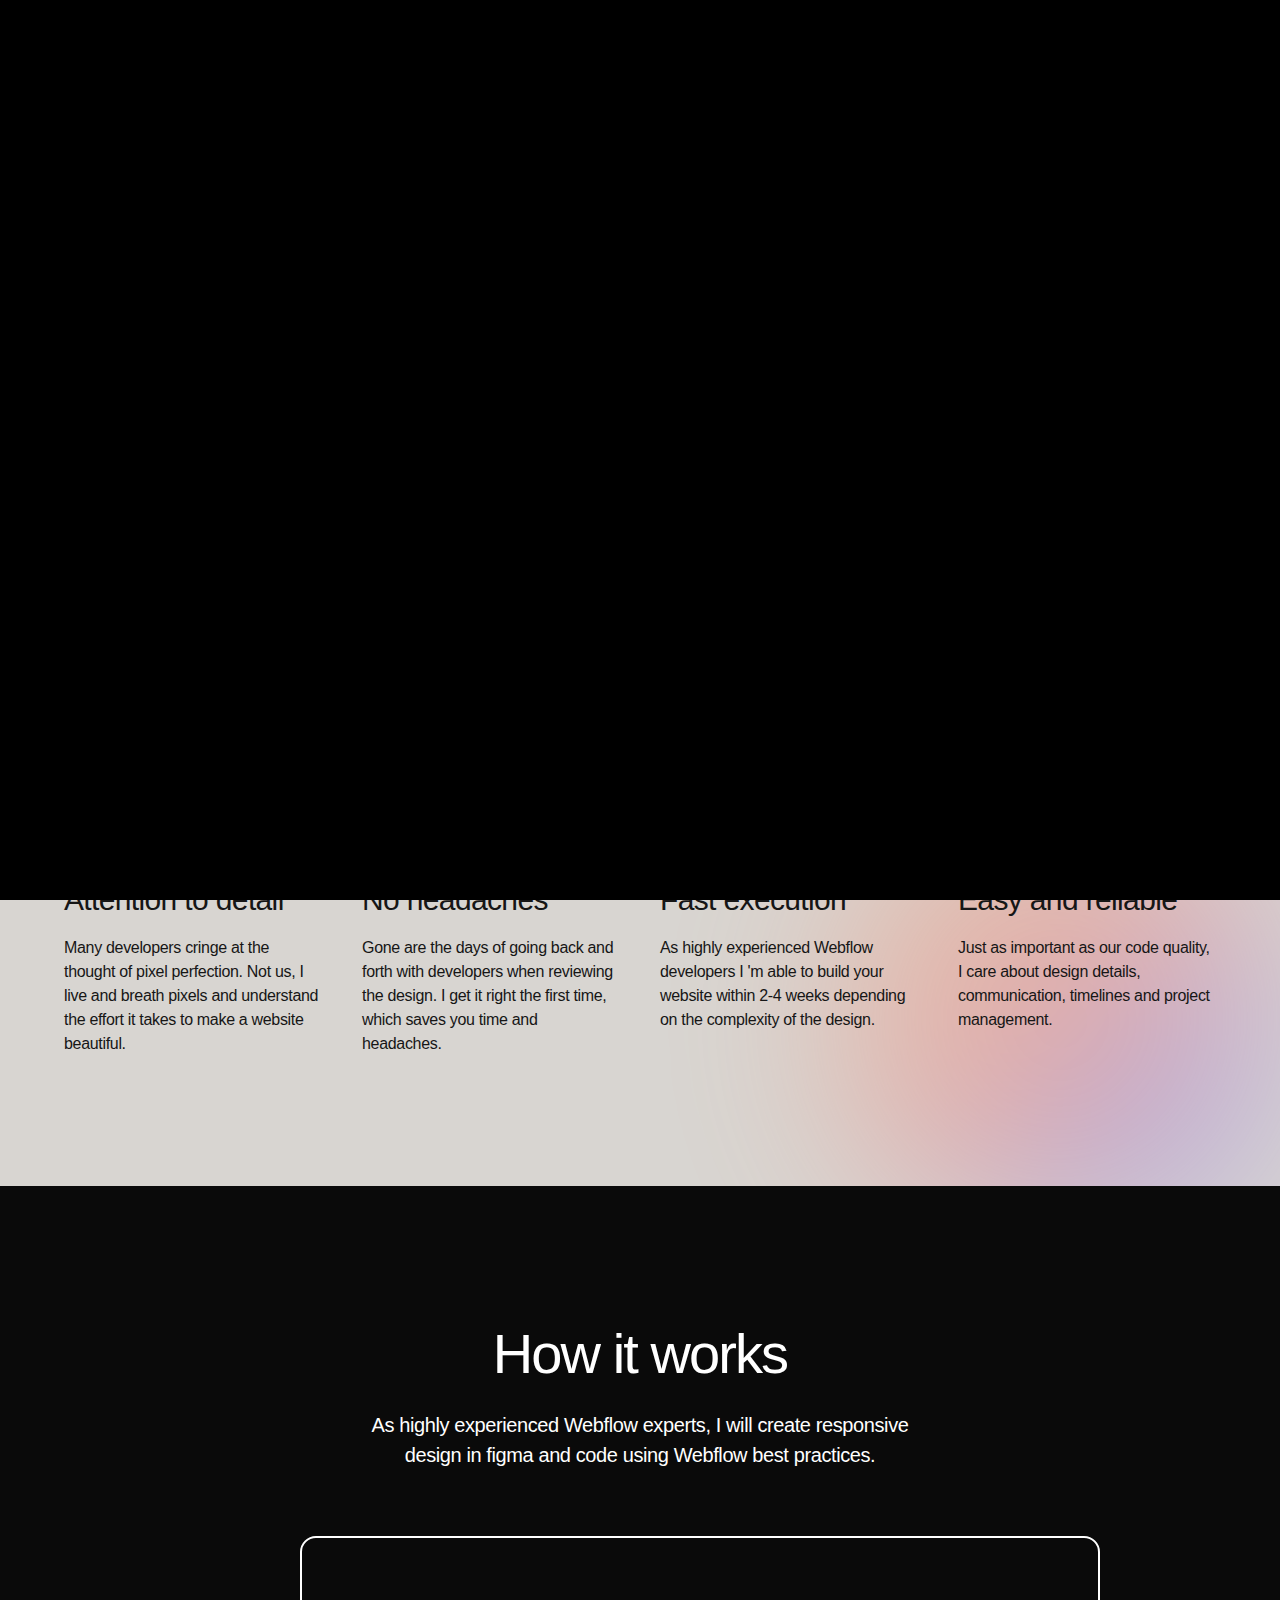
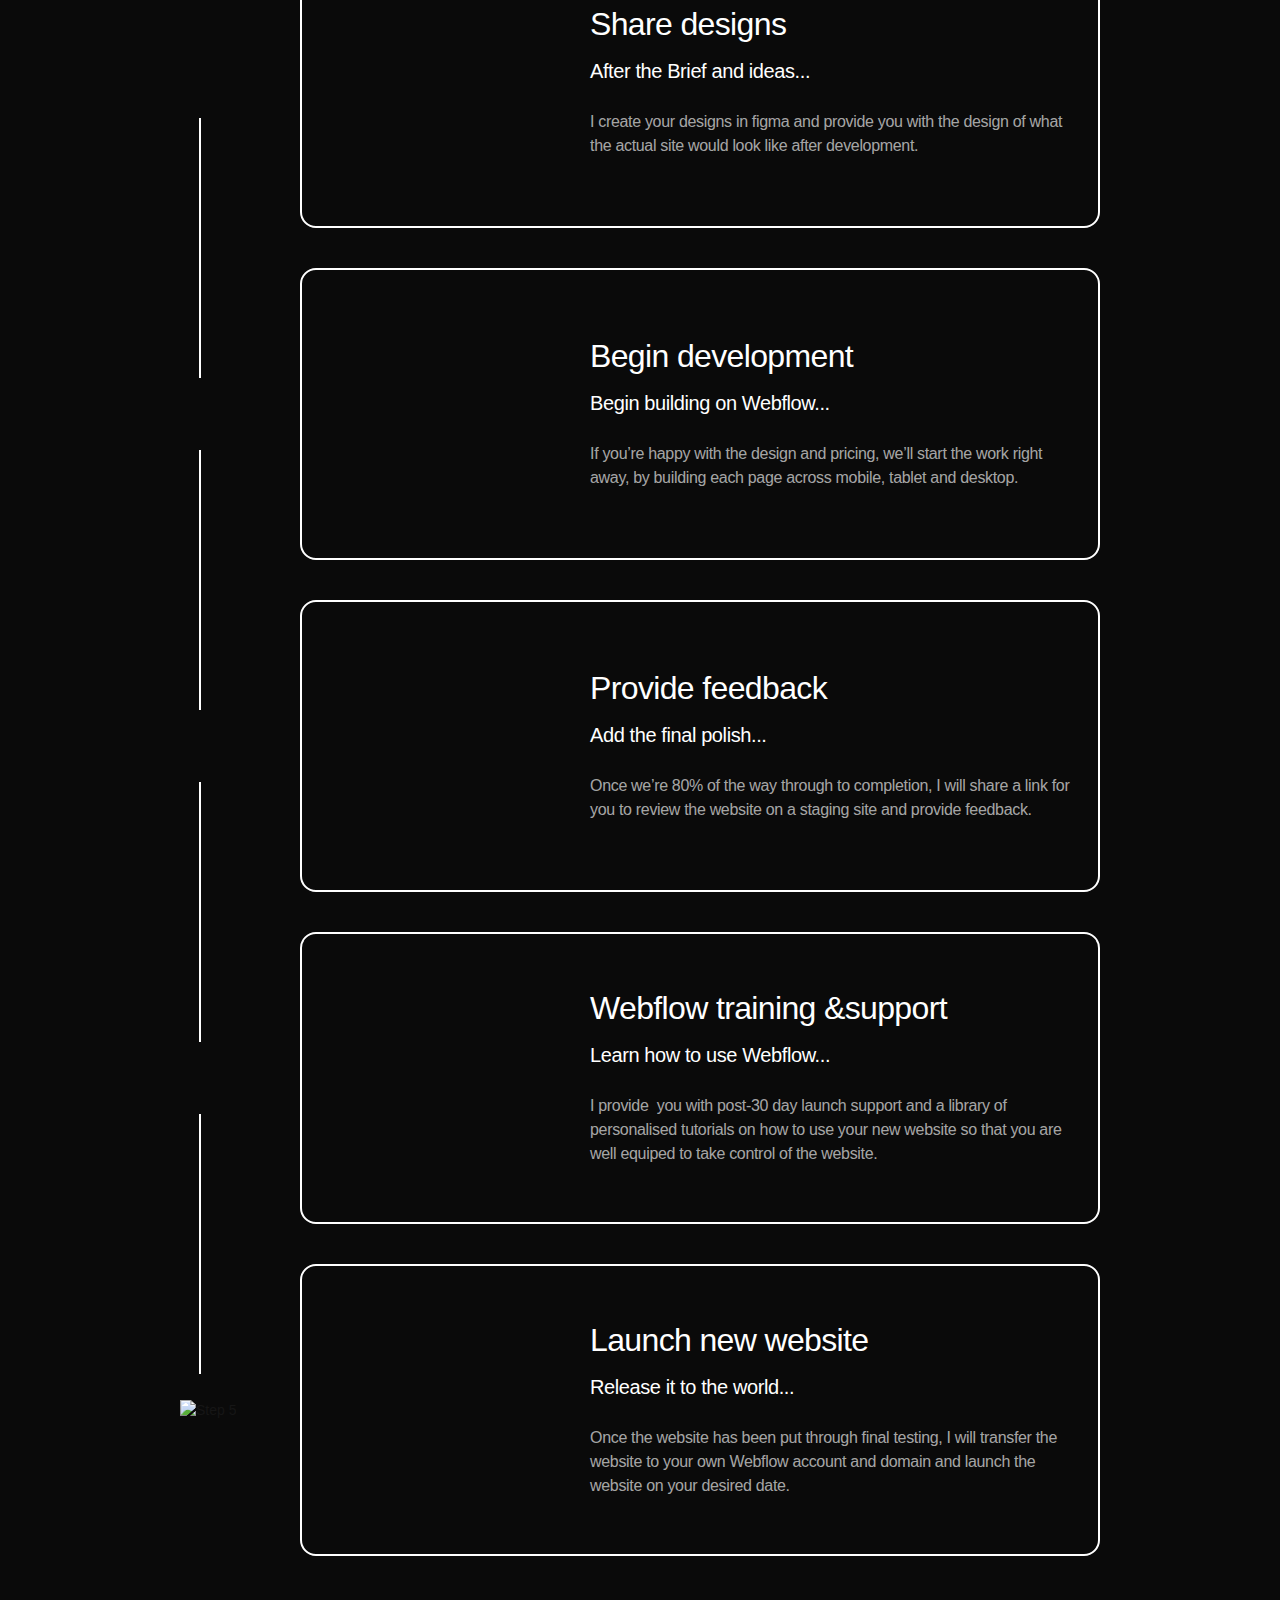
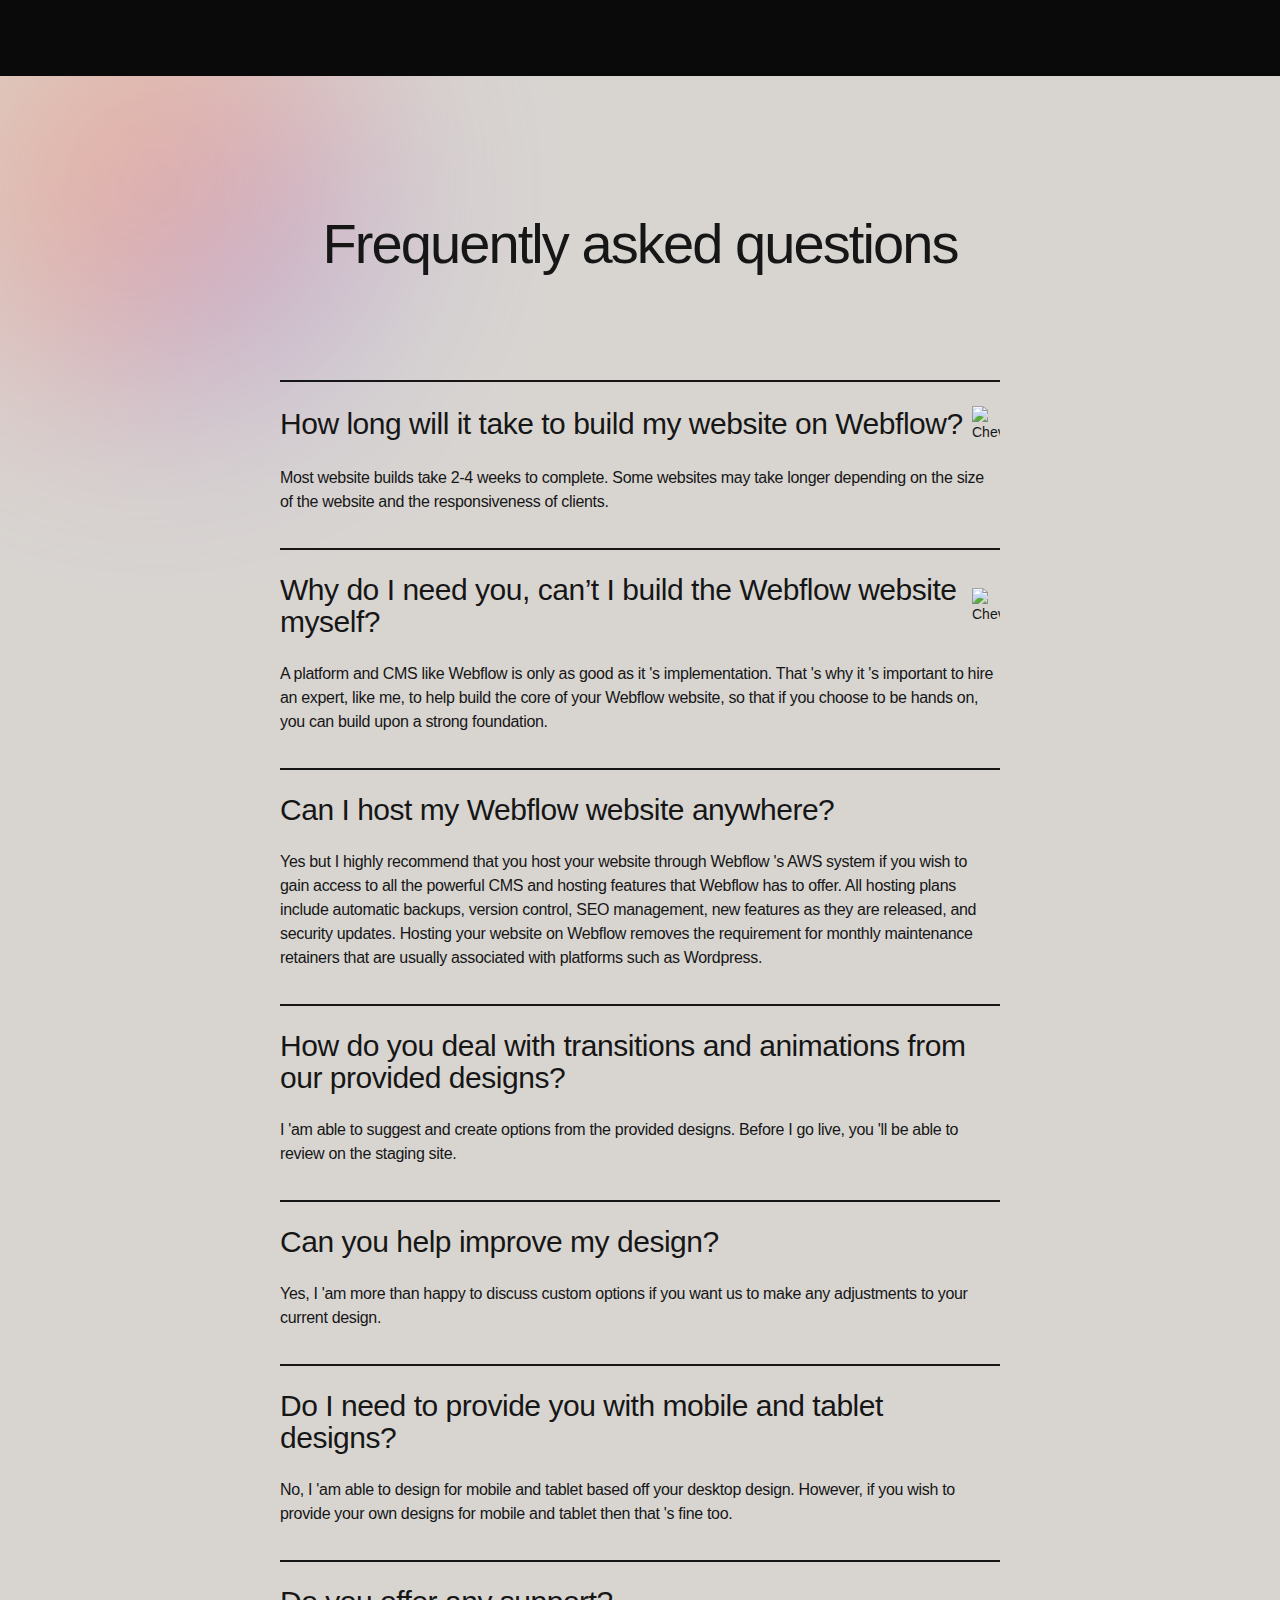
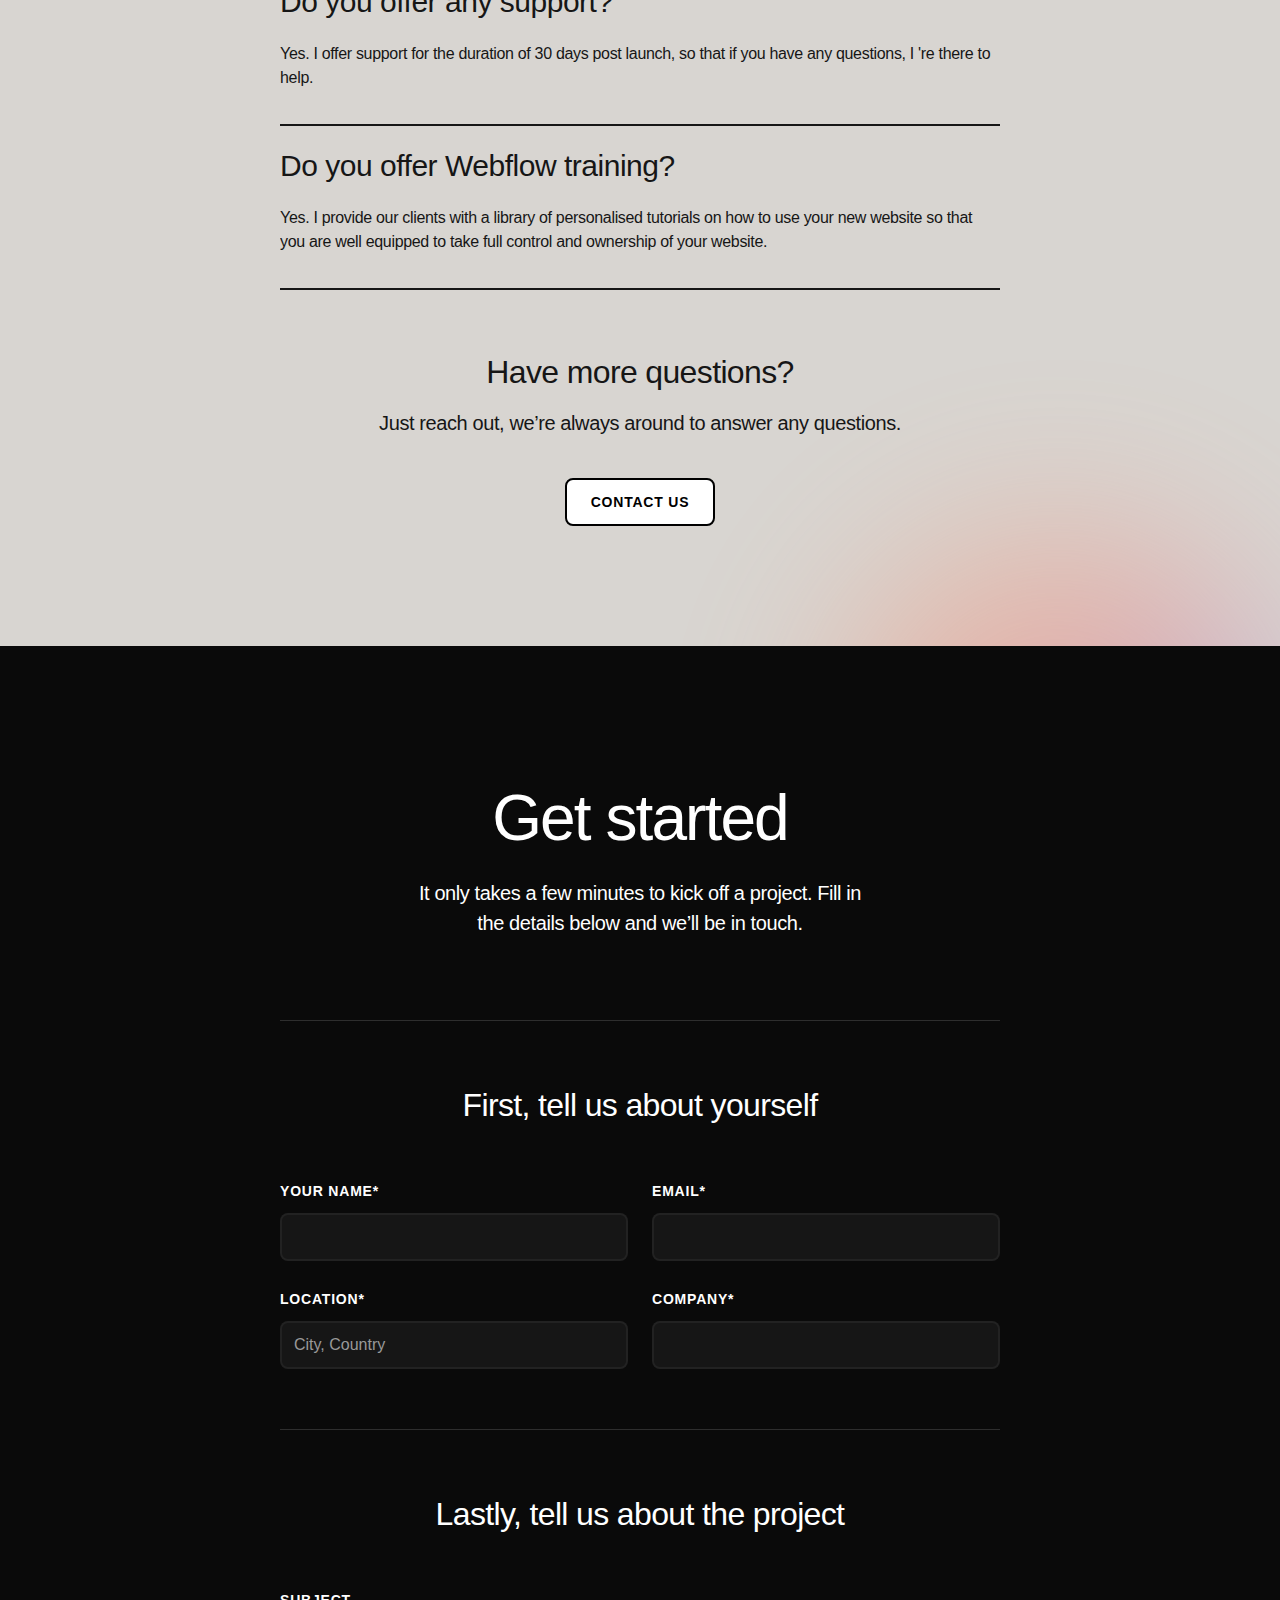
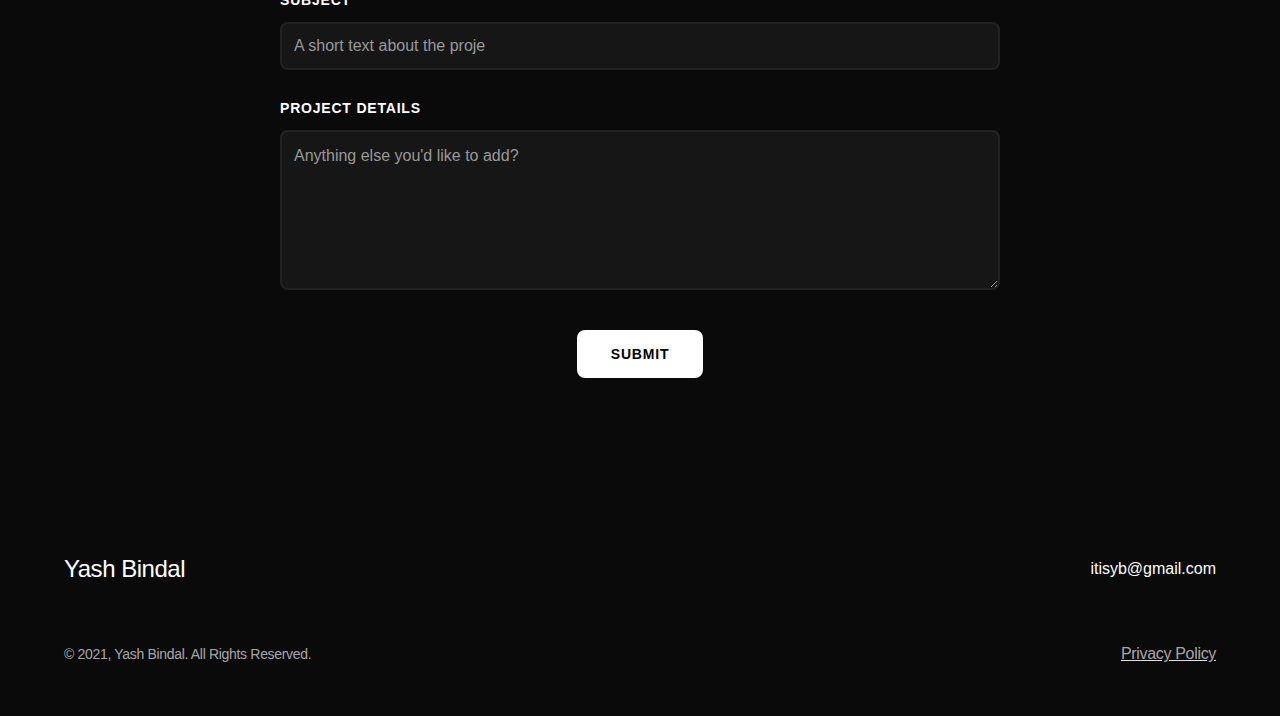
==== index.html @ 4105ea86 "hide portfolio" ====
<!DOCTYPE html>
<!-- This site was created in Webflow. http://www.webflow.com -->
<!-- Last Published: Thu Jun 03 2021 06:47:41 GMT+0000 (Coordinated Universal Time) -->
<html
  data-wf-domain="yashs-fresh-project-ce30a2.webflow.io"
  data-wf-page="60b7dbb336642404e23128f2"
  data-wf-site="60b7dbb236642413cb3128d5"
>
  <head>
    <meta charset="utf-8" />
    <title>Yash Bindal</title>
    <meta
      content="Yash Bindal is a UI designer who designs in Figma, Sketch, or Adobe XD website and develop it in Webflow"
      name="description"
    />
    <meta content="Yash Bindal, UI Developer" property="og:title" />
    <meta
      content="Yash Bindal, a UI designer who designs in Figma, Sketch, or Adobe XD website and develop it in Webflow"
      property="og:description"
    />
    <meta
      content="https://res.cloudinary.com/dc51wma0c/image/upload/v1622262467/yash.design/Untitled_px0mob.png"
      property="og:image"
    />
    <meta content="Yash Bindal, UI Developer" property="twitter:title" />
    <meta
      content="Yash Bindal is a UI designer who designs in Figma, Sketch, or Adobe XD website and develop it in Webflow"
      property="twitter:description"
    />
    <meta
      content="https://res.cloudinary.com/dc51wma0c/image/upload/v1622262467/yash.design/Untitled_px0mob.png"
      property="twitter:image"
    />
    <meta property="og:type" content="website" />
    <meta content="summary_large_image" name="twitter:card" />
    <meta content="width=device-width, initial-scale=1" name="viewport" />
    <meta content="Webflow" name="generator" />
    <link href="./style.css" rel="stylesheet" type="text/css" />
    <!--[if lt IE 9
      ]><script
        src="https://cdnjs.cloudflare.com/ajax/libs/html5shiv/3.7.3/html5shiv.min.js"
        type="text/javascript"
      ></script
    ><![endif]-->
    <script type="text/javascript">
      !(function (o, c) {
        var n = c.documentElement,
          t = " w-mod-";
        (n.className += t + "js"),
          ("ontouchstart" in o ||
            (o.DocumentTouch && c instanceof DocumentTouch)) &&
            (n.className += t + "touch");
      })(window, document);
    </script>

    <link
      href="https://uploads-ssl.webflow.com/60b7dbb236642413cb3128d5/60b8763ac78551c17c520244_yb-32-favicon.png"
      rel="shortcut icon"
      type="image/x-icon"
    />
    <link
      href="https://uploads-ssl.webflow.com/60b7dbb236642413cb3128d5/60b87639c785516d08520243_yb-256-favicon.png"
      rel="apple-touch-icon"
    />
    <!-- Global site tag (gtag.js) - Google Analytics -->
    <script
      async
      src="https://www.googletagmanager.com/gtag/js?id=G-CVEYNX7G9C"
    ></script>
    <script>
      window.dataLayer = window.dataLayer || [];
      function gtag() {
        dataLayer.push(arguments);
      }
      gtag("js", new Date());

      gtag("config", "G-CVEYNX7G9C");
    </script>
    <!-- Facebook Pixel Code -->
    <script>
      !(function (f, b, e, v, n, t, s) {
        if (f.fbq) return;
        n = f.fbq = function () {
          n.callMethod
            ? n.callMethod.apply(n, arguments)
            : n.queue.push(arguments);
        };
        if (!f._fbq) f._fbq = n;
        n.push = n;
        n.loaded = !0;
        n.version = "2.0";
        n.queue = [];
        t = b.createElement(e);
        t.async = !0;
        t.src = v;
        s = b.getElementsByTagName(e)[0];
        s.parentNode.insertBefore(t, s);
      })(
        window,
        document,
        "script",
        "https://connect.facebook.net/en_US/fbevents.js"
      );
      fbq("init", "913776032498523");
      fbq("track", "PageView");
    </script>
    <noscript>
      <img
        height="1"
        width="1"
        style="display: none"
        src="https://www.facebook.com/tr?id=913776032498523&ev=PageView&noscript=1"
      />
    </noscript>
    <!-- End Facebook Pixel Code -->
  </head>
  <body class="body">
    <div class="fixed-cta-container">
      <a href="#Get-Started" class="fixed-cta migration w-inline-block">
        <div>get started</div>
      </a>
    </div>
    <div class="pre-loader">
      <div
        data-w-id="dd48eb05-5923-871c-853a-bba2762bccdc"
        data-animation-type="lottie"
        data-src="https://uploads-ssl.webflow.com/60b7dbb236642413cb3128d5/60b85fafbef2c6716c486e74_lf30_editor_fndux9tb.json"
        data-loop="1"
        data-direction="1"
        data-autoplay="1"
        data-is-ix2-target="0"
        data-renderer="svg"
        data-default-duration="3.25"
        data-duration="0"
      ></div>
    </div>
    <div class="page-wrapper">
      <div class="navbar">
        <div class="navbar-container">
          <a
            id="w-node-b282fa53-c876-a363-d487-995c7a38632b-e23128f2"
            data-w-id="b282fa53-c876-a363-d487-995c7a38632b"
            href="#"
            class="button secondary small nav-cta hide w-button"
            >get in touch</a
          >
          <a href="#" class="home w-inline-block">
            <h5 class="logo black">Yash Bindal</h5>
          </a>
        </div>
      </div>
      <div
        data-w-id="b282fa53-c876-a363-d487-995c7a38632d"
        class="section grain top-140"
      >
        <div class="container">
          <img
            src="https://uploads-ssl.webflow.com/60b7dbb236642413cb3128d5/60b7dbb33664244a2d31290d_See%20for%20yourself.svg"
            loading="lazy"
            style="opacity: 0"
            data-w-id="b282fa53-c876-a363-d487-995c7a38632f"
            alt=""
            class="label-arrow on-d"
          />
          <div class="w-layout-grid hero-grid">
            <div
              id="w-node-b282fa53-c876-a363-d487-995c7a386331-e23128f2"
              class="hero-content-wrap design-to-webflow"
            >
              <h1 class="hero-heading">
                I design and<br />
                develop
                <span class="with-underline long-underline">Websites</span> and
                <span class="with-underline long-underline">apps</span>
                .
              </h1>
              <p class="paragraph-m max-560w margin-l margin-0-t-m">
                I design in <strong>Figma</strong> , code our designs into web
                using <strong>Webflow</strong>
                .
              </p>
              <a href="#Get-Started" class="button hide-on-t-m w-button"
                >get started</a
              >
              <img
                src="https://uploads-ssl.webflow.com/60b7dbb236642413cb3128d5/60b7dbb336642411a131291a_Figma%20Quote-mobile.svg"
                loading="lazy"
                alt=""
                class="label-arrow on-t-m"
              />
            </div>
            <div class="figma-embed-wrapper">
              <div
                data-w-id="b282fa53-c876-a363-d487-995c7a38633d"
                data-animation-type="lottie"
                data-src="https://uploads-ssl.webflow.com/5ff65128d64d8f034c3f54ff/6058190b4e987f9a264313ac_loader-grey.json"
                data-loop="1"
                data-direction="1"
                data-autoplay="1"
                data-is-ix2-target="0"
                data-renderer="svg"
                data-default-duration="1"
                data-duration="0"
                class="loading"
              ></div>
              <div class="figma-embed w-embed w-iframe">
                <div
                  data-w-id="b282fa53-c876-a363-d487-995c7a38633d"
                  data-animation-type="lottie"
                  data-src="https://uploads-ssl.webflow.com/5ff65128d64d8f034c3f54ff/6058190b4e987f9a264313ac_loader-grey.json"
                  data-loop="1"
                  data-direction="1"
                  data-autoplay="1"
                  data-is-ix2-target="0"
                  data-renderer="svg"
                  data-default-duration="1"
                  data-duration="0"
                  class="loading"
                ></div>
                <iframe
                  style="border: 0px solid rgba(0, 0, 0, 0.1)"
                  width="100%"
                  height="100%"
                  src="https://www.figma.com/embed?embed_host=share&url=https%3A%2F%2Fwww.figma.com%2Ffile%2F0BPH6kb0tVRGv21weYZGcx%2Fwebsite%3Fnode-id%3D0%253A1"
                  allowfullscreen
                ></iframe>
              </div>
            </div>
          </div>
        </div>
        <div class="circle-blur-top-left-2 safari"></div>
      </div>
      <div class="section grain padding-top-40">
        <div class="container">
          <div class="w-layout-grid _4-col-grid">
            <div class="benefits-wrapper-2">
              <div class="icon-image-wrapper margin-s">
                <img
                  src="https://uploads-ssl.webflow.com/60b7dbb236642413cb3128d5/60b7dbb3366424688031290e_User-friendly%20CMS.svg"
                  loading="lazy"
                  alt=""
                  class="benefits-icon"
                />
                <h4 class="margin-0">Attention to detail</h4>
              </div>
              <p>
                Many developers cringe at the thought of pixel perfection. Not
                us, I live and breath pixels and understand the effort it takes
                to make a website beautiful.
              </p>
            </div>
            <div class="benefits-wrapper-2">
              <div class="icon-image-wrapper margin-s">
                <img
                  src="https://uploads-ssl.webflow.com/60b7dbb236642413cb3128d5/60b7dbb3366424688031290e_User-friendly%20CMS.svg"
                  loading="lazy"
                  alt=""
                  class="benefits-icon"
                />
                <h4 class="margin-0">No headaches</h4>
              </div>
              <p>
                Gone are the days of going back and forth with developers when
                reviewing the design. I get it right the first time, which saves
                you time and headaches.
              </p>
            </div>
            <div class="benefits-wrapper-2">
              <div class="icon-image-wrapper margin-s">
                <img
                  src="https://uploads-ssl.webflow.com/60b7dbb236642413cb3128d5/60b7dbb3366424688031290e_User-friendly%20CMS.svg"
                  loading="lazy"
                  alt=""
                  class="benefits-icon"
                />
                <h4 class="margin-0">Fast execution</h4>
              </div>
              <p>
                As highly experienced Webflow developers I &#x27;m able to build
                your website within 2-4 weeks depending on the complexity of the
                design.
              </p>
            </div>
            <div class="benefits-wrapper-2">
              <div class="icon-image-wrapper margin-s">
                <img
                  src="https://uploads-ssl.webflow.com/60b7dbb236642413cb3128d5/60b7dbb3366424688031290e_User-friendly%20CMS.svg"
                  loading="lazy"
                  alt=""
                  class="benefits-icon"
                />
                <h4 class="margin-0">Easy and reliable</h4>
              </div>
              <p>
                Just as important as our code quality, I care about design
                details, communication, timelines and project management.
              </p>
            </div>
          </div>
        </div>
        <div class="circle-blur-bottom-right-2 safari"></div>
      </div>
      <div
        id="How-It-works"
        data-w-id="30c8d968-55fe-8251-987b-0e377becbfbb"
        class="section black"
      >
        <div class="container">
          <div class="center-div max-720w margin-xl">
            <h2 class="heading-2-small text-white">How it works</h2>
            <p class="paragraph-m text-white">
              As highly experienced Webflow experts, I will create responsive
              design in figma and code using Webflow best practices.
            </p>
          </div>
          <div class="w-layout-grid container small flex">
            <div
              data-w-id="30c8d968-55fe-8251-987b-0e377becbfc3"
              class="timeline-wrapper"
            >
              <div class="grey-line">
                <div class="white-line"></div>
              </div>
            </div>
            <div
              id="w-node-_30c8d968-55fe-8251-987b-0e377becbfc6-e23128f2"
              class="process-wrapper"
            >
              <div class="step-wrapper margin-l">
                <div class="step">
                  <img
                    src="https://uploads-ssl.webflow.com/60b7dbb236642413cb3128d5/60b7dbb3366424882e312926_one.svg"
                    loading="lazy"
                    alt=""
                    class="step-1-number"
                  />
                  <div class="black-line"></div>
                </div>
                <div class="step-1-info-wrapper">
                  <div class="process-image">
                    <img
                      src="https://uploads-ssl.webflow.com/60b7dbb236642413cb3128d5/60b7dbb3366424b33b312916_Figma%20Design.svg"
                      loading="lazy"
                      alt=""
                    />
                  </div>
                  <div class="step-info">
                    <h4 class="step-heading margin-xs">Share designs</h4>
                    <p class="paragraph-m text-white margin-m">
                      After the Brief and ideas...
                    </p>
                    <p class="text-light-grey">
                      I create your designs in figma and provide you with the
                      design of what the actual site would look like after
                      development.
                    </p>
                  </div>
                </div>
              </div>
              <div class="step-wrapper margin-l">
                <div class="step">
                  <img
                    src="https://uploads-ssl.webflow.com/60b7dbb236642413cb3128d5/60b7dbb33664244e29312925_two.svg"
                    loading="lazy"
                    alt=""
                    class="step-2-number"
                  />
                  <div class="black-line"></div>
                </div>
                <div class="step-2-info-wrapper">
                  <div class="process-image">
                    <img
                      src="https://uploads-ssl.webflow.com/60b7dbb236642413cb3128d5/60b7dbb3366424623c31290a_Webflow%20Dev.svg"
                      loading="lazy"
                      alt=""
                    />
                  </div>
                  <div class="step-info">
                    <h4 class="step-heading margin-xs">Begin development</h4>
                    <p class="paragraph-m text-white margin-m">
                      Begin building on Webflow...
                    </p>
                    <p class="text-light-grey">
                      If you’re happy with the design and pricing, we’ll start
                      the work right away, by building each page across mobile,
                      tablet and desktop.
                    </p>
                  </div>
                </div>
              </div>
              <div class="step-wrapper margin-l">
                <div class="step">
                  <img
                    src="https://uploads-ssl.webflow.com/60b7dbb236642413cb3128d5/60b7dbb336642445f0312920_three.svg"
                    loading="lazy"
                    alt=""
                    class="step-3-number"
                  />
                  <div class="black-line"></div>
                </div>
                <div class="step-3-info-wrapper">
                  <div class="process-image">
                    <img
                      src="https://uploads-ssl.webflow.com/60b7dbb236642413cb3128d5/60b7dbb33664246797312913_Feedback.svg"
                      loading="lazy"
                      alt=""
                    />
                  </div>
                  <div class="step-info">
                    <h4 class="step-heading margin-xs">Provide feedback</h4>
                    <p class="paragraph-m text-white margin-m">
                      Add the final polish...
                    </p>
                    <p class="text-light-grey">
                      Once we’re 80% of the way through to completion, I will
                      share a link for you to review the website on a staging
                      site and provide feedback.
                    </p>
                  </div>
                </div>
              </div>
              <div class="step-wrapper margin-l">
                <div class="step">
                  <img
                    src="https://uploads-ssl.webflow.com/60b7dbb236642413cb3128d5/60b7dbb3366424384231292a_four.svg"
                    loading="lazy"
                    alt=""
                    class="step-4-number"
                  />
                  <div class="black-line"></div>
                </div>
                <div class="step-4-info-wrapper">
                  <div class="process-image">
                    <img
                      src="https://uploads-ssl.webflow.com/60b7dbb236642413cb3128d5/60b7dbb33664243ed931290c_Onboarding.svg"
                      loading="lazy"
                      alt=""
                    />
                  </div>
                  <div class="step-info">
                    <h4 class="step-heading margin-xs">
                      Webflow training &amp;support
                    </h4>
                    <p class="paragraph-m text-white margin-m">
                      Learn how to use Webflow...
                    </p>
                    <p class="text-light-grey">
                      I provide  you with post-30 day launch support and a
                      library of personalised tutorials on how to use your new
                      website so that you are well equiped to take control of
                      the website.
                    </p>
                  </div>
                </div>
              </div>
              <div class="step-wrapper">
                <div class="step">
                  <img
                    src="https://uploads-ssl.webflow.com/60b7dbb236642413cb3128d5/60b7dbb33664245c4331292c_five.svg"
                    loading="lazy"
                    alt="Step 5"
                    class="step-5-number"
                  />
                  <div class="black-line"></div>
                </div>
                <div class="step-5-info-wrapper">
                  <div class="process-image">
                    <img
                      src="https://uploads-ssl.webflow.com/60b7dbb236642413cb3128d5/60b7dbb3366424fab8312912_Launch.svg"
                      loading="lazy"
                      alt=""
                    />
                  </div>
                  <div class="step-info">
                    <h4 class="step-heading margin-xs">Launch new website</h4>
                    <p class="paragraph-m text-white margin-m">
                      Release it to the world...
                    </p>
                    <p class="text-light-grey">
                      Once the website has been put through final testing, I
                      will transfer the website to your own Webflow account and
                      domain and launch the website on your desired date.
                    </p>
                  </div>
                </div>
              </div>
            </div>
          </div>
        </div>
      </div>

      <div id="FAQ" class="section grain testimonial">
        <div class="container centred">
          <div class="center-div margin-xxl">
            <h2 class="heading-2-small">Frequently asked questions</h2>
          </div>
          <div class="faq-wrapper margin-xl">
            <div class="faq-block">
              <div class="faq-top">
                <h5 class="margin-0">
                  How long will it take to build my website on Webflow?
                </h5>
                <img
                  src="https://uploads-ssl.webflow.com/60b7dbb236642413cb3128d5/60b7dbb3366424164831290f_Chevron.svg"
                  loading="lazy"
                  alt="Chevron"
                  class="faq-arrow"
                />
              </div>
              <div class="faq-bottom">
                <p class="faq-answer">
                  Most website builds take 2-4 weeks to complete. Some websites
                  may take longer depending on the size of the website and the
                  responsiveness of clients.<br />
                </p>
              </div>
            </div>
            <div class="faq-block">
              <div class="faq-top">
                <h5 class="margin-0">
                  Why do I need you, can’t I build the Webflow website myself?
                </h5>
                <img
                  src="https://uploads-ssl.webflow.com/60b7dbb236642413cb3128d5/60b7dbb3366424164831290f_Chevron.svg"
                  loading="lazy"
                  alt="Chevron"
                  class="faq-arrow"
                />
              </div>
              <div class="faq-bottom">
                <p class="faq-answer">
                  A platform and CMS like Webflow is only as good as it &#x27;s
                  implementation. That &#x27;s why it &#x27;s important to hire
                  an expert, like me, to help build the core of your Webflow
                  website, so that if you choose to be hands on, you can build
                  upon a strong foundation.
                </p>
              </div>
            </div>
            <div class="faq-block">
              <div class="faq-top">
                <h5 class="margin-0">
                  Can I host my Webflow website anywhere?
                </h5>
                <img
                  src="https://uploads-ssl.webflow.com/60b7dbb236642413cb3128d5/60b7dbb3366424164831290f_Chevron.svg"
                  loading="lazy"
                  alt="Chevron"
                  class="faq-arrow"
                />
              </div>
              <div class="faq-bottom">
                <p class="faq-answer">
                  Yes but I highly recommend that you host your website through
                  Webflow &#x27;s AWS system if you wish to gain access to all
                  the powerful CMS and hosting features that Webflow has to
                  offer. All hosting plans include automatic backups, version
                  control, SEO management, new features as they are released,
                  and security updates. Hosting your website on Webflow removes
                  the requirement for monthly maintenance retainers that are
                  usually associated with platforms such as Wordpress.<br />
                </p>
              </div>
            </div>
            <div class="faq-block">
              <div class="faq-top">
                <h5 class="margin-0">
                  How do you deal with transitions and animations from our
                  provided designs?
                </h5>
                <img
                  src="https://uploads-ssl.webflow.com/60b7dbb236642413cb3128d5/60b7dbb3366424164831290f_Chevron.svg"
                  loading="lazy"
                  alt="Chevron"
                  class="faq-arrow"
                />
              </div>
              <div class="faq-bottom">
                <p class="faq-answer">
                  I &#x27;am able to suggest and create options from the
                  provided designs. Before I go live, you &#x27;ll be able to
                  review on the staging site.
                </p>
              </div>
            </div>
            <div class="faq-block">
              <div class="faq-top">
                <h5 class="margin-0">Can you help improve my design?</h5>
                <img
                  src="https://uploads-ssl.webflow.com/60b7dbb236642413cb3128d5/60b7dbb3366424164831290f_Chevron.svg"
                  loading="lazy"
                  alt="Chevron"
                  class="faq-arrow"
                />
              </div>
              <div class="faq-bottom">
                <p class="faq-answer">
                  Yes, I &#x27;am more than happy to discuss custom options if
                  you want us to make any adjustments to your current design.
                </p>
              </div>
            </div>
            <div class="faq-block">
              <div class="faq-top">
                <h5 class="margin-0">
                  Do I need to provide you with mobile and tablet designs?
                </h5>
                <img
                  src="https://uploads-ssl.webflow.com/60b7dbb236642413cb3128d5/60b7dbb3366424164831290f_Chevron.svg"
                  loading="lazy"
                  alt="Chevron"
                  class="faq-arrow"
                />
              </div>
              <div class="faq-bottom">
                <p class="faq-answer">
                  No, I &#x27;am able to design for mobile and tablet based off
                  your desktop design. However, if you wish to provide your own
                  designs for mobile and tablet then that &#x27;s fine too.
                </p>
              </div>
            </div>
            <div class="faq-block">
              <div class="faq-top">
                <h5 class="margin-0">Do you offer any support?</h5>
                <img
                  src="https://uploads-ssl.webflow.com/60b7dbb236642413cb3128d5/60b7dbb3366424164831290f_Chevron.svg"
                  loading="lazy"
                  alt="Chevron"
                  class="faq-arrow"
                />
              </div>
              <div class="faq-bottom">
                <p class="faq-answer">
                  Yes. I offer support for the duration of 30 days post launch,
                  so that if you have any questions, I &#x27;re there to help.
                </p>
              </div>
            </div>
            <div class="faq-block">
              <div class="faq-top">
                <h5 class="margin-0">Do you offer Webflow training?</h5>
                <img
                  src="https://uploads-ssl.webflow.com/60b7dbb236642413cb3128d5/60b7dbb3366424164831290f_Chevron.svg"
                  loading="lazy"
                  alt="Chevron"
                  class="faq-arrow"
                />
              </div>
              <div class="faq-bottom">
                <p class="faq-answer">
                  Yes. I provide our clients with a library of personalised
                  tutorials on how to use your new website so that you are well
                  equipped to take full control and ownership of your website.
                </p>
              </div>
            </div>
          </div>
          <h4>Have more questions?</h4>
          <p class="paragraph-m text-centred margin-l">
            Just reach out, we’re always around to answer any questions.
          </p>
          <a
            href="mailto:itisyb@gmail.com?subject=Hey%20Yash%2C%20I%20have%20a%20question!"
            class="button secondary small w-button"
            >contact us</a
          >
        </div>
        <div class="circle-blur-bottom-right safari"></div>
        <div class="circle-blur-top-left"></div>
      </div>
      <div
        id="Get-Started"
        data-w-id="b282fa53-c876-a363-d487-995c7a386568"
        class="section black"
      >
        <div class="container">
          <div class="wrapper flex-vertical margin-l">
            <h2 class="text-white text-centred margin-m">Get started</h2>
            <div class="center-div max-560w">
              <p class="paragraph-m text-white">
                It only takes a few minutes to kick off a project. Fill in the
                details below and we’ll be in touch.
              </p>
            </div>
          </div>
          <div class="form-wrapper">
            <div class="form-block w-form">
              <form
                id="wf-form-Design-To-Webflow-Form"
                name="wf-form-Design-To-Webflow-Form"
                data-name="Design To Webflow Form"
                redirect="/confirmation"
                data-redirect="/confirmation"
                class="form"
              >
                <div class="form-divider"></div>
                <h4 class="text-white text-centred margin-xl">
                  First, tell us about yourself<br />
                </h4>
                <div class="w-layout-grid form-2-col">
                  <div class="margin-xs">
                    <label for="name" class="field-label">your name*</label>
                    <input
                      type="text"
                      class="text-field margin-s w-input"
                      maxlength="256"
                      name="name"
                      data-name="Name"
                      placeholder=""
                      id="name"
                      required=""
                    />
                  </div>
                  <div class="margin-xs">
                    <label for="Email" class="field-label">Email*</label>
                    <input
                      type="email"
                      class="text-field margin-s w-input"
                      maxlength="256"
                      name="Email"
                      data-name="Email"
                      placeholder=""
                      id="Email"
                      required=""
                    />
                  </div>
                </div>
                <div class="w-layout-grid form-2-col">
                  <div class="margin-xs">
                    <label for="Location" class="field-label">location*</label>
                    <input
                      type="text"
                      class="text-field margin-s w-input"
                      maxlength="256"
                      name="Location"
                      data-name="Location"
                      placeholder="City, Country"
                      id="Location"
                      required=""
                    />
                  </div>
                  <div class="margin-xs">
                    <label for="Company" class="field-label">company*</label>
                    <input
                      type="text"
                      class="text-field margin-s w-input"
                      maxlength="256"
                      name="Company"
                      data-name="Company"
                      placeholder=""
                      id="Company"
                      required=""
                    />
                  </div>
                </div>
                <div class="form-divider"></div>
                <h4 class="text-white text-centred margin-xl">
                  Lastly, tell us about the project<br />
                </h4>
                <div class="margin-xs _100-w">
                  <label for="Subject-project" class="field-label"
                    >Subject</label
                  >
                  <input
                    type="text"
                    class="text-field margin-s w-input"
                    maxlength="256"
                    name="Subject-project"
                    data-name="Subject-project"
                    placeholder="A short text about the proje"
                    id="Subject-project"
                  />
                </div>
                <label for="Project-Details" class="field-label"
                  >project details</label
                >
                <textarea
                  placeholder="Anything else you&#x27;d like to add?"
                  maxlength="5000"
                  id="Project-Details"
                  name="Project-Details"
                  data-name="Project Details"
                  class="text-area larger margin-l w-input"
                ></textarea>
                <input
                  type="submit"
                  value="Submit"
                  data-wait="Please wait..."
                  class="button button-white small wide-button w-button"
                />
              </form>
              <div class="success-message w-form-done">
                <div class="success-message-text">
                  Thank you! Your message has been received. I &#x27;ll be in
                  touch.
                </div>
              </div>
              <div class="error-message w-form-fail">
                <div>Oops! Something went wrong while submitting the form.</div>
              </div>
            </div>
          </div>
        </div>
      </div>
      <div class="section footer">
        <div class="container static">
          <div class="footer-wrapper margin-xl">
            <div
              id="w-node-b282fa53-c876-a363-d487-995c7a38659e-e23128f2"
              class="wrapper footer-logo"
            >
              <a href="#" class="home w-inline-block">
                <h5 class="logo">Yash Bindal</h5>
              </a>
              <a href="#" class="contact-button-footer">itisyb@gmail.com</a>
            </div>
          </div>
          <div class="footer-credits">
            <p class="paragraph-s text-light-grey">
              © 2021, Yash Bindal. All Rights Reserved.
            </p>
            <p class="text-link text-light-grey privacy-policy">
              <a href="/privacy-policy" class="text-link text-light-grey"
                >Privacy Policy</a
              >
            </p>
          </div>
        </div>
      </div>
    </div>
    <script
      src="https://d3e54v103j8qbb.cloudfront.net/js/jquery-3.5.1.min.dc5e7f18c8.js?site=60b7dbb236642413cb3128d5"
      type="text/javascript"
      integrity="sha256-9/aliU8dGd2tb6OSsuzixeV4y/faTqgFtohetphbbj0="
      crossorigin="anonymous"
    ></script>
    <script
      src="https://uploads-ssl.webflow.com/60b7dbb236642413cb3128d5/js/webflow.d4acaec06.js"
      type="text/javascript"
    ></script>
    <!--[if lte IE 9
      ]><script src="//cdnjs.cloudflare.com/ajax/libs/placeholders/3.0.2/placeholders.min.js"></script
    ><![endif]-->
    <script>
      if (window.matchMedia("(max-width: 767px)").matches) {
        $(".w-tab-link").removeClass("w--current");
        $(".w-tab-pane").removeClass("w--tab-active");
        $(".w-tab-link:nth-child(2)").addClass("w--current");
        // The viewport is less than 768 pixels wide
      } else {
        // The viewport is at least 768 pixels wide
        console.log("This is a tablet or desktop.");
      }
    </script>
  </body>
</html>
---- style.css ----
/* Generated on: Thu Jun 03 2021 08:06:37 GMT+0000 (Coordinated Universal Time) */
/* ==========================================================================
   normalize.css v3.0.3 | MIT License | github.com/necolas/normalize.css 
   ========================================================================== */
/*! normalize.css v3.0.3 | MIT License | github.com/necolas/normalize.css */
html {
  font-family: sans-serif;
  -ms-text-size-adjust: 100%;
  -webkit-text-size-adjust: 100%
}

body {
  margin: 0
}

article,
aside,
details,
figcaption,
figure,
footer,
header,
hgroup,
main,
menu,
nav,
section,
summary {
  display: block
}

audio,
canvas,
progress,
video {
  display: inline-block;
  vertical-align: baseline
}

audio:not([controls]) {
  display: none;
  height: 0
}

[hidden],
template {
  display: none
}

a {
  background-color: transparent
}

a:active,
a:hover {
  outline: 0
}

abbr[title] {
  border-bottom: 1px dotted
}

b,
strong {
  font-weight: bold
}

dfn {
  font-style: italic
}

h1 {
  font-size: 2em;
  margin: .67em 0
}

mark {
  background: #ff0;
  color: #000
}

small {
  font-size: 80%
}

sub,
sup {
  font-size: 75%;
  line-height: 0;
  position: relative;
  vertical-align: baseline
}

sup {
  top: -0.5em
}

sub {
  bottom: -0.25em
}

img {
  border: 0
}

svg:not(:root) {
  overflow: hidden
}

figure {
  margin: 1em 40px
}

hr {
  box-sizing: content-box;
  height: 0
}

pre {
  overflow: auto
}

code,
kbd,
pre,
samp {
  font-family: monospace, monospace;
  font-size: 1em
}

button,
input,
optgroup,
select,
textarea {
  color: inherit;
  font: inherit;
  margin: 0
}

button {
  overflow: visible
}

button,
select {
  text-transform: none
}

button,
html input[type="button"],
input[type="reset"] {
  -webkit-appearance: button;
  cursor: pointer
}

button[disabled],
html input[disabled] {
  cursor: default
}

button::-moz-focus-inner,
input::-moz-focus-inner {
  border: 0;
  padding: 0
}

input {
  line-height: normal
}

input[type="checkbox"],
input[type="radio"] {
  box-sizing: border-box;
  padding: 0
}

input[type="number"]::-webkit-inner-spin-button,
input[type="number"]::-webkit-outer-spin-button {
  height: auto
}

input[type="search"] {
  -webkit-appearance: none
}

input[type="search"]::-webkit-search-cancel-button,
input[type="search"]::-webkit-search-decoration {
  -webkit-appearance: none
}

fieldset {
  border: 1px solid #c0c0c0;
  margin: 0 2px;
  padding: .35em .625em .75em
}

legend {
  border: 0;
  padding: 0
}

textarea {
  overflow: auto
}

optgroup {
  font-weight: bold
}

table {
  border-collapse: collapse;
  border-spacing: 0
}

td,
th {
  padding: 0
}

/* ==========================================================================
   Start of base Webflow CSS - If you're looking for some ultra-clean CSS, skip the boilerplate and see the unminified code below.
   ========================================================================== */
@font-face {
  font-family: 'webflow-icons';
  src: url("[data-uri]") format('truetype');
  font-weight: normal;
  font-style: normal
}

[class^="w-icon-"],
[class*=" w-icon-"] {
  font-family: 'webflow-icons' !important;
  speak: none;
  font-style: normal;
  font-weight: normal;
  font-variant: normal;
  text-transform: none;
  line-height: 1;
  -webkit-font-smoothing: antialiased;
  -moz-osx-font-smoothing: grayscale
}

.w-icon-slider-right:before {
  content: "\e600"
}

.w-icon-slider-left:before {
  content: "\e601"
}

.w-icon-nav-menu:before {
  content: "\e602"
}

.w-icon-arrow-down:before,
.w-icon-dropdown-toggle:before {
  content: "\e603"
}

.w-icon-file-upload-remove:before {
  content: "\e900"
}

.w-icon-file-upload-icon:before {
  content: "\e903"
}

* {
  -webkit-box-sizing: border-box;
  -moz-box-sizing: border-box;
  box-sizing: border-box
}

html {
  height: 100%
}

body {
  margin: 0;
  min-height: 100%;
  background-color: #fff;
  font-family: Arial, sans-serif;
  font-size: 14px;
  line-height: 20px;
  color: #333
}

img {
  max-width: 100%;
  vertical-align: middle;
  display: inline-block
}

html.w-mod-touch * {
  background-attachment: scroll !important
}

.w-block {
  display: block
}

.w-inline-block {
  max-width: 100%;
  display: inline-block
}

.w-clearfix:before,
.w-clearfix:after {
  content: " ";
  display: table;
  grid-column-start: 1;
  grid-row-start: 1;
  grid-column-end: 2;
  grid-row-end: 2
}

.w-clearfix:after {
  clear: both
}

.w-hidden {
  display: none
}

.w-button {
  display: inline-block;
  padding: 9px 15px;
  background-color: #3898EC;
  color: white;
  border: 0;
  line-height: inherit;
  text-decoration: none;
  cursor: pointer;
  border-radius: 0
}

input.w-button {
  -webkit-appearance: button
}

html[data-w-dynpage] [data-w-cloak] {
  color: transparent !important
}

.w-webflow-badge,
.w-webflow-badge * {
  position: static;
  left: auto;
  top: auto;
  right: auto;
  bottom: auto;
  z-index: auto;
  display: block;
  visibility: visible;
  overflow: visible;
  overflow-x: visible;
  overflow-y: visible;
  box-sizing: border-box;
  width: auto;
  height: auto;
  max-height: none;
  max-width: none;
  min-height: 0;
  min-width: 0;
  margin: 0;
  padding: 0;
  float: none;
  clear: none;
  border: 0 none transparent;
  border-radius: 0;
  background: none;
  background-image: none;
  background-position: 0 0;
  background-size: auto auto;
  background-repeat: repeat;
  background-origin: padding-box;
  background-clip: border-box;
  background-attachment: scroll;
  background-color: transparent;
  box-shadow: none;
  opacity: 1;
  transform: none;
  transition: none;
  direction: ltr;
  font-family: inherit;
  font-weight: inherit;
  color: inherit;
  font-size: inherit;
  line-height: inherit;
  font-style: inherit;
  font-variant: inherit;
  text-align: inherit;
  letter-spacing: inherit;
  text-decoration: inherit;
  text-indent: 0;
  text-transform: inherit;
  list-style-type: disc;
  text-shadow: none;
  font-smoothing: auto;
  vertical-align: baseline;
  cursor: inherit;
  white-space: inherit;
  word-break: normal;
  word-spacing: normal;
  word-wrap: normal
}

.w-webflow-badge {
  position: fixed !important;
  display: inline-block !important;
  visibility: visible !important;
  z-index: 2147483647 !important;
  top: auto !important;
  right: 12px !important;
  bottom: 12px !important;
  left: auto !important;
  color: #AAADB0 !important;
  background-color: #fff !important;
  border-radius: 3px !important;
  padding: 6px 8px 6px 6px !important;
  font-size: 12px !important;
  opacity: 1 !important;
  line-height: 14px !important;
  text-decoration: none !important;
  transform: none !important;
  margin: 0 !important;
  width: auto !important;
  height: auto !important;
  overflow: visible !important;
  white-space: nowrap;
  box-shadow: 0 0 0 1px rgba(0, 0, 0, 0.1), 0 1px 3px rgba(0, 0, 0, 0.1);
  cursor: pointer
}

.w-webflow-badge>img {
  display: inline-block !important;
  visibility: visible !important;
  opacity: 1 !important;
  vertical-align: middle !important
}

h1,
h2,
h3,
h4,
h5,
h6 {
  font-weight: bold;
  margin-bottom: 10px
}

h1 {
  font-size: 38px;
  line-height: 44px;
  margin-top: 20px
}

h2 {
  font-size: 32px;
  line-height: 36px;
  margin-top: 20px
}

h3 {
  font-size: 24px;
  line-height: 30px;
  margin-top: 20px
}

h4 {
  font-size: 18px;
  line-height: 24px;
  margin-top: 10px
}

h5 {
  font-size: 14px;
  line-height: 20px;
  margin-top: 10px
}

h6 {
  font-size: 12px;
  line-height: 18px;
  margin-top: 10px
}

p {
  margin-top: 0;
  margin-bottom: 10px
}

blockquote {
  margin: 0 0 10px 0;
  padding: 10px 20px;
  border-left: 5px solid #E2E2E2;
  font-size: 18px;
  line-height: 22px
}

figure {
  margin: 0;
  margin-bottom: 10px
}

figcaption {
  margin-top: 5px;
  text-align: center
}

ul,
ol {
  margin-top: 0;
  margin-bottom: 10px;
  padding-left: 40px
}

.w-list-unstyled {
  padding-left: 0;
  list-style: none
}

.w-embed:before,
.w-embed:after {
  content: " ";
  display: table;
  grid-column-start: 1;
  grid-row-start: 1;
  grid-column-end: 2;
  grid-row-end: 2
}

.w-embed:after {
  clear: both
}

.w-video {
  width: 100%;
  position: relative;
  padding: 0
}

.w-video iframe,
.w-video object,
.w-video embed {
  position: absolute;
  top: 0;
  left: 0;
  width: 100%;
  height: 100%
}

fieldset {
  padding: 0;
  margin: 0;
  border: 0
}

button,
html input[type="button"],
input[type="reset"] {
  border: 0;
  cursor: pointer;
  -webkit-appearance: button
}

.w-form {
  margin: 0 0 15px
}

.w-form-done {
  display: none;
  padding: 20px;
  text-align: center;
  background-color: #dddddd
}

.w-form-fail {
  display: none;
  margin-top: 10px;
  padding: 10px;
  background-color: #ffdede
}

label {
  display: block;
  margin-bottom: 5px;
  font-weight: bold
}

.w-input,
.w-select {
  display: block;
  width: 100%;
  height: 38px;
  padding: 8px 12px;
  margin-bottom: 10px;
  font-size: 14px;
  line-height: 1.42857143;
  color: #333333;
  vertical-align: middle;
  background-color: #ffffff;
  border: 1px solid #cccccc
}

.w-input:-moz-placeholder,
.w-select:-moz-placeholder {
  color: #999
}

.w-input::-moz-placeholder,
.w-select::-moz-placeholder {
  color: #999;
  opacity: 1
}

.w-input:-ms-input-placeholder,
.w-select:-ms-input-placeholder {
  color: #999
}

.w-input::-webkit-input-placeholder,
.w-select::-webkit-input-placeholder {
  color: #999
}

.w-input:focus,
.w-select:focus {
  border-color: #3898EC;
  outline: 0
}

.w-input[disabled],
.w-select[disabled],
.w-input[readonly],
.w-select[readonly],
fieldset[disabled] .w-input,
fieldset[disabled] .w-select {
  cursor: not-allowed;
  background-color: #eeeeee
}

textarea.w-input,
textarea.w-select {
  height: auto
}

.w-select {
  background-color: #f3f3f3
}

.w-select[multiple] {
  height: auto
}

.w-form-label {
  display: inline-block;
  cursor: pointer;
  font-weight: normal;
  margin-bottom: 0
}

.w-radio {
  display: block;
  margin-bottom: 5px;
  padding-left: 20px
}

.w-radio:before,
.w-radio:after {
  content: " ";
  display: table;
  grid-column-start: 1;
  grid-row-start: 1;
  grid-column-end: 2;
  grid-row-end: 2
}

.w-radio:after {
  clear: both
}

.w-radio-input {
  margin: 4px 0 0;
  margin-top: 1px \9;
  line-height: normal;
  float: left;
  margin-left: -20px
}

.w-radio-input {
  margin-top: 3px
}

.w-file-upload {
  display: block;
  margin-bottom: 10px
}

.w-file-upload-input {
  width: .1px;
  height: .1px;
  opacity: 0;
  overflow: hidden;
  position: absolute;
  z-index: -100
}

.w-file-upload-default,
.w-file-upload-uploading,
.w-file-upload-success {
  display: inline-block;
  color: #333333
}

.w-file-upload-error {
  display: block;
  margin-top: 10px
}

.w-file-upload-default.w-hidden,
.w-file-upload-uploading.w-hidden,
.w-file-upload-error.w-hidden,
.w-file-upload-success.w-hidden {
  display: none
}

.w-file-upload-uploading-btn {
  display: flex;
  font-size: 14px;
  font-weight: normal;
  cursor: pointer;
  margin: 0;
  padding: 8px 12px;
  border: 1px solid #cccccc;
  background-color: #fafafa
}

.w-file-upload-file {
  display: flex;
  flex-grow: 1;
  justify-content: space-between;
  margin: 0;
  padding: 8px 9px 8px 11px;
  border: 1px solid #cccccc;
  background-color: #fafafa
}

.w-file-upload-file-name {
  font-size: 14px;
  font-weight: normal;
  display: block
}

.w-file-remove-link {
  margin-top: 3px;
  margin-left: 10px;
  width: auto;
  height: auto;
  padding: 3px;
  display: block;
  cursor: pointer
}

.w-icon-file-upload-remove {
  margin: auto;
  font-size: 10px
}

.w-file-upload-error-msg {
  display: inline-block;
  color: #ea384c;
  padding: 2px 0
}

.w-file-upload-info {
  display: inline-block;
  line-height: 38px;
  padding: 0 12px
}

.w-file-upload-label {
  display: inline-block;
  font-size: 14px;
  font-weight: normal;
  cursor: pointer;
  margin: 0;
  padding: 8px 12px;
  border: 1px solid #cccccc;
  background-color: #fafafa
}

.w-icon-file-upload-icon,
.w-icon-file-upload-uploading {
  display: inline-block;
  margin-right: 8px;
  width: 20px
}

.w-icon-file-upload-uploading {
  height: 20px
}

.w-container {
  margin-left: auto;
  margin-right: auto;
  max-width: 940px
}

.w-container:before,
.w-container:after {
  content: " ";
  display: table;
  grid-column-start: 1;
  grid-row-start: 1;
  grid-column-end: 2;
  grid-row-end: 2
}

.w-container:after {
  clear: both
}

.w-container .w-row {
  margin-left: -10px;
  margin-right: -10px
}

.w-row:before,
.w-row:after {
  content: " ";
  display: table;
  grid-column-start: 1;
  grid-row-start: 1;
  grid-column-end: 2;
  grid-row-end: 2
}

.w-row:after {
  clear: both
}

.w-row .w-row {
  margin-left: 0;
  margin-right: 0
}

.w-col {
  position: relative;
  float: left;
  width: 100%;
  min-height: 1px;
  padding-left: 10px;
  padding-right: 10px
}

.w-col .w-col {
  padding-left: 0;
  padding-right: 0
}

.w-col-1 {
  width: 8.33333333%
}

.w-col-2 {
  width: 16.66666667%
}

.w-col-3 {
  width: 25%
}

.w-col-4 {
  width: 33.33333333%
}

.w-col-5 {
  width: 41.66666667%
}

.w-col-6 {
  width: 50%
}

.w-col-7 {
  width: 58.33333333%
}

.w-col-8 {
  width: 66.66666667%
}

.w-col-9 {
  width: 75%
}

.w-col-10 {
  width: 83.33333333%
}

.w-col-11 {
  width: 91.66666667%
}

.w-col-12 {
  width: 100%
}

.w-hidden-main {
  display: none !important
}

@media screen and (max-width:991px) {
  .w-container {
    max-width: 728px
  }

  .w-hidden-main {
    display: inherit !important
  }

  .w-hidden-medium {
    display: none !important
  }

  .w-col-medium-1 {
    width: 8.33333333%
  }

  .w-col-medium-2 {
    width: 16.66666667%
  }

  .w-col-medium-3 {
    width: 25%
  }

  .w-col-medium-4 {
    width: 33.33333333%
  }

  .w-col-medium-5 {
    width: 41.66666667%
  }

  .w-col-medium-6 {
    width: 50%
  }

  .w-col-medium-7 {
    width: 58.33333333%
  }

  .w-col-medium-8 {
    width: 66.66666667%
  }

  .w-col-medium-9 {
    width: 75%
  }

  .w-col-medium-10 {
    width: 83.33333333%
  }

  .w-col-medium-11 {
    width: 91.66666667%
  }

  .w-col-medium-12 {
    width: 100%
  }

  .w-col-stack {
    width: 100%;
    left: auto;
    right: auto
  }
}

@media screen and (max-width:767px) {
  .w-hidden-main {
    display: inherit !important
  }

  .w-hidden-medium {
    display: inherit !important
  }

  .w-hidden-small {
    display: none !important
  }

  .w-row,
  .w-container .w-row {
    margin-left: 0;
    margin-right: 0
  }

  .w-col {
    width: 100%;
    left: auto;
    right: auto
  }

  .w-col-small-1 {
    width: 8.33333333%
  }

  .w-col-small-2 {
    width: 16.66666667%
  }

  .w-col-small-3 {
    width: 25%
  }

  .w-col-small-4 {
    width: 33.33333333%
  }

  .w-col-small-5 {
    width: 41.66666667%
  }

  .w-col-small-6 {
    width: 50%
  }

  .w-col-small-7 {
    width: 58.33333333%
  }

  .w-col-small-8 {
    width: 66.66666667%
  }

  .w-col-small-9 {
    width: 75%
  }

  .w-col-small-10 {
    width: 83.33333333%
  }

  .w-col-small-11 {
    width: 91.66666667%
  }

  .w-col-small-12 {
    width: 100%
  }
}

@media screen and (max-width:479px) {
  .w-container {
    max-width: none
  }

  .w-hidden-main {
    display: inherit !important
  }

  .w-hidden-medium {
    display: inherit !important
  }

  .w-hidden-small {
    display: inherit !important
  }

  .w-hidden-tiny {
    display: none !important
  }

  .w-col {
    width: 100%
  }

  .w-col-tiny-1 {
    width: 8.33333333%
  }

  .w-col-tiny-2 {
    width: 16.66666667%
  }

  .w-col-tiny-3 {
    width: 25%
  }

  .w-col-tiny-4 {
    width: 33.33333333%
  }

  .w-col-tiny-5 {
    width: 41.66666667%
  }

  .w-col-tiny-6 {
    width: 50%
  }

  .w-col-tiny-7 {
    width: 58.33333333%
  }

  .w-col-tiny-8 {
    width: 66.66666667%
  }

  .w-col-tiny-9 {
    width: 75%
  }

  .w-col-tiny-10 {
    width: 83.33333333%
  }

  .w-col-tiny-11 {
    width: 91.66666667%
  }

  .w-col-tiny-12 {
    width: 100%
  }
}

.w-widget {
  position: relative
}

.w-widget-map {
  width: 100%;
  height: 400px
}

.w-widget-map label {
  width: auto;
  display: inline
}

.w-widget-map img {
  max-width: inherit
}

.w-widget-map .gm-style-iw {
  text-align: center
}

.w-widget-map .gm-style-iw>button {
  display: none !important
}

.w-widget-twitter {
  overflow: hidden
}

.w-widget-twitter-count-shim {
  display: inline-block;
  vertical-align: top;
  position: relative;
  width: 28px;
  height: 20px;
  text-align: center;
  background: white;
  border: #758696 solid 1px;
  border-radius: 3px
}

.w-widget-twitter-count-shim * {
  pointer-events: none;
  -webkit-user-select: none;
  -moz-user-select: none;
  -ms-user-select: none;
  user-select: none
}

.w-widget-twitter-count-shim .w-widget-twitter-count-inner {
  position: relative;
  font-size: 15px;
  line-height: 12px;
  text-align: center;
  color: #999;
  font-family: serif
}

.w-widget-twitter-count-shim .w-widget-twitter-count-clear {
  position: relative;
  display: block
}

.w-widget-twitter-count-shim.w--large {
  width: 36px;
  height: 28px
}

.w-widget-twitter-count-shim.w--large .w-widget-twitter-count-inner {
  font-size: 18px;
  line-height: 18px
}

.w-widget-twitter-count-shim:not(.w--vertical) {
  margin-left: 5px;
  margin-right: 8px
}

.w-widget-twitter-count-shim:not(.w--vertical).w--large {
  margin-left: 6px
}

.w-widget-twitter-count-shim:not(.w--vertical):before,
.w-widget-twitter-count-shim:not(.w--vertical):after {
  top: 50%;
  left: 0;
  border: solid transparent;
  content: " ";
  height: 0;
  width: 0;
  position: absolute;
  pointer-events: none
}

.w-widget-twitter-count-shim:not(.w--vertical):before {
  border-color: rgba(117, 134, 150, 0);
  border-right-color: #5d6c7b;
  border-width: 4px;
  margin-left: -9px;
  margin-top: -4px
}

.w-widget-twitter-count-shim:not(.w--vertical).w--large:before {
  border-width: 5px;
  margin-left: -10px;
  margin-top: -5px
}

.w-widget-twitter-count-shim:not(.w--vertical):after {
  border-color: rgba(255, 255, 255, 0);
  border-right-color: white;
  border-width: 4px;
  margin-left: -8px;
  margin-top: -4px
}

.w-widget-twitter-count-shim:not(.w--vertical).w--large:after {
  border-width: 5px;
  margin-left: -9px;
  margin-top: -5px
}

.w-widget-twitter-count-shim.w--vertical {
  width: 61px;
  height: 33px;
  margin-bottom: 8px
}

.w-widget-twitter-count-shim.w--vertical:before,
.w-widget-twitter-count-shim.w--vertical:after {
  top: 100%;
  left: 50%;
  border: solid transparent;
  content: " ";
  height: 0;
  width: 0;
  position: absolute;
  pointer-events: none
}

.w-widget-twitter-count-shim.w--vertical:before {
  border-color: rgba(117, 134, 150, 0);
  border-top-color: #5d6c7b;
  border-width: 5px;
  margin-left: -5px
}

.w-widget-twitter-count-shim.w--vertical:after {
  border-color: rgba(255, 255, 255, 0);
  border-top-color: white;
  border-width: 4px;
  margin-left: -4px
}

.w-widget-twitter-count-shim.w--vertical .w-widget-twitter-count-inner {
  font-size: 18px;
  line-height: 22px
}

.w-widget-twitter-count-shim.w--vertical.w--large {
  width: 76px
}

.w-widget-gplus {
  overflow: hidden
}

.w-background-video {
  position: relative;
  overflow: hidden;
  height: 500px;
  color: white
}

.w-background-video>video {
  background-size: cover;
  background-position: 50% 50%;
  position: absolute;
  margin: auto;
  width: 100%;
  height: 100%;
  right: -100%;
  bottom: -100%;
  top: -100%;
  left: -100%;
  object-fit: cover;
  z-index: -100
}

.w-background-video>video::-webkit-media-controls-start-playback-button {
  display: none !important;
  -webkit-appearance: none
}

.w-slider {
  position: relative;
  height: 300px;
  text-align: center;
  background: #dddddd;
  clear: both;
  -webkit-tap-highlight-color: rgba(0, 0, 0, 0);
  tap-highlight-color: rgba(0, 0, 0, 0)
}

.w-slider-mask {
  position: relative;
  display: block;
  overflow: hidden;
  z-index: 1;
  left: 0;
  right: 0;
  height: 100%;
  white-space: nowrap
}

.w-slide {
  position: relative;
  display: inline-block;
  vertical-align: top;
  width: 100%;
  height: 100%;
  white-space: normal;
  text-align: left
}

.w-slider-nav {
  position: absolute;
  z-index: 2;
  top: auto;
  right: 0;
  bottom: 0;
  left: 0;
  margin: auto;
  padding-top: 10px;
  height: 40px;
  text-align: center;
  -webkit-tap-highlight-color: rgba(0, 0, 0, 0);
  tap-highlight-color: rgba(0, 0, 0, 0)
}

.w-slider-nav.w-round>div {
  border-radius: 100%
}

.w-slider-nav.w-num>div {
  width: auto;
  height: auto;
  padding: .2em .5em;
  font-size: inherit;
  line-height: inherit
}

.w-slider-nav.w-shadow>div {
  box-shadow: 0 0 3px rgba(51, 51, 51, 0.4)
}

.w-slider-nav-invert {
  color: #fff
}

.w-slider-nav-invert>div {
  background-color: rgba(34, 34, 34, 0.4)
}

.w-slider-nav-invert>div.w-active {
  background-color: #222
}

.w-slider-dot {
  position: relative;
  display: inline-block;
  width: 1em;
  height: 1em;
  background-color: rgba(255, 255, 255, 0.4);
  cursor: pointer;
  margin: 0 3px .5em;
  transition: background-color 100ms, color 100ms
}

.w-slider-dot.w-active {
  background-color: #fff
}

.w-slider-dot:focus {
  outline: none;
  box-shadow: 0 0 0 2px #fff
}

.w-slider-dot:focus.w-active {
  box-shadow: none
}

.w-slider-arrow-left,
.w-slider-arrow-right {
  position: absolute;
  width: 80px;
  top: 0;
  right: 0;
  bottom: 0;
  left: 0;
  margin: auto;
  cursor: pointer;
  overflow: hidden;
  color: white;
  font-size: 40px;
  -webkit-tap-highlight-color: rgba(0, 0, 0, 0);
  tap-highlight-color: rgba(0, 0, 0, 0);
  -webkit-user-select: none;
  -moz-user-select: none;
  -ms-user-select: none;
  user-select: none
}

.w-slider-arrow-left [class^='w-icon-'],
.w-slider-arrow-right [class^='w-icon-'],
.w-slider-arrow-left [class*=' w-icon-'],
.w-slider-arrow-right [class*=' w-icon-'] {
  position: absolute
}

.w-slider-arrow-left:focus,
.w-slider-arrow-right:focus {
  outline: 0
}

.w-slider-arrow-left {
  z-index: 3;
  right: auto
}

.w-slider-arrow-right {
  z-index: 4;
  left: auto
}

.w-icon-slider-left,
.w-icon-slider-right {
  top: 0;
  right: 0;
  bottom: 0;
  left: 0;
  margin: auto;
  width: 1em;
  height: 1em
}

.w-slider-aria-label {
  border: 0;
  clip: rect(0 0 0 0);
  height: 1px;
  margin: -1px;
  overflow: hidden;
  padding: 0;
  position: absolute;
  width: 1px
}

.w-slider-force-show {
  display: block !important
}

.w-dropdown {
  display: inline-block;
  position: relative;
  text-align: left;
  margin-left: auto;
  margin-right: auto;
  z-index: 900
}

.w-dropdown-btn,
.w-dropdown-toggle,
.w-dropdown-link {
  position: relative;
  vertical-align: top;
  text-decoration: none;
  color: #222222;
  padding: 20px;
  text-align: left;
  margin-left: auto;
  margin-right: auto;
  white-space: nowrap
}

.w-dropdown-toggle {
  -webkit-user-select: none;
  -moz-user-select: none;
  -ms-user-select: none;
  user-select: none;
  display: inline-block;
  cursor: pointer;
  padding-right: 40px
}

.w-dropdown-toggle:focus {
  outline: 0
}

.w-icon-dropdown-toggle {
  position: absolute;
  top: 0;
  right: 0;
  bottom: 0;
  margin: auto;
  margin-right: 20px;
  width: 1em;
  height: 1em
}

.w-dropdown-list {
  position: absolute;
  background: #dddddd;
  display: none;
  min-width: 100%
}

.w-dropdown-list.w--open {
  display: block
}

.w-dropdown-link {
  padding: 10px 20px;
  display: block;
  color: #222222
}

.w-dropdown-link.w--current {
  color: #0082f3
}

.w-dropdown-link:focus {
  outline: 0
}

@media screen and (max-width:767px) {
  .w-nav-brand {
    padding-left: 10px
  }
}

.w-lightbox-backdrop {
  color: #000;
  cursor: auto;
  font-family: serif;
  font-size: medium;
  font-style: normal;
  font-variant: normal;
  font-weight: normal;
  letter-spacing: normal;
  line-height: normal;
  list-style: disc;
  text-align: start;
  text-indent: 0;
  text-shadow: none;
  text-transform: none;
  visibility: visible;
  white-space: normal;
  word-break: normal;
  word-spacing: normal;
  word-wrap: normal;
  position: fixed;
  top: 0;
  right: 0;
  bottom: 0;
  left: 0;
  color: #fff;
  font-family: "Helvetica Neue", Helvetica, Ubuntu, "Segoe UI", Verdana, sans-serif;
  font-size: 17px;
  line-height: 1.2;
  font-weight: 300;
  text-align: center;
  background: rgba(0, 0, 0, 0.9);
  z-index: 2000;
  outline: 0;
  opacity: 0;
  -webkit-user-select: none;
  -moz-user-select: none;
  -ms-user-select: none;
  -webkit-tap-highlight-color: transparent;
  -webkit-transform: translate(0, 0)
}

.w-lightbox-backdrop,
.w-lightbox-container {
  height: 100%;
  overflow: auto;
  -webkit-overflow-scrolling: touch
}

.w-lightbox-content {
  position: relative;
  height: 100vh;
  overflow: hidden
}

.w-lightbox-view {
  position: absolute;
  width: 100vw;
  height: 100vh;
  opacity: 0
}

.w-lightbox-view:before {
  content: "";
  height: 100vh
}

.w-lightbox-group,
.w-lightbox-group .w-lightbox-view,
.w-lightbox-group .w-lightbox-view:before {
  height: 86vh
}

.w-lightbox-frame,
.w-lightbox-view:before {
  display: inline-block;
  vertical-align: middle
}

.w-lightbox-figure {
  position: relative;
  margin: 0
}

.w-lightbox-group .w-lightbox-figure {
  cursor: pointer
}

.w-lightbox-img {
  width: auto;
  height: auto;
  max-width: none
}

.w-lightbox-image {
  display: block;
  float: none;
  max-width: 100vw;
  max-height: 100vh
}

.w-lightbox-group .w-lightbox-image {
  max-height: 86vh
}

.w-lightbox-caption {
  position: absolute;
  right: 0;
  bottom: 0;
  left: 0;
  padding: .5em 1em;
  background: rgba(0, 0, 0, 0.4);
  text-align: left;
  text-overflow: ellipsis;
  white-space: nowrap;
  overflow: hidden
}

.w-lightbox-embed {
  position: absolute;
  top: 0;
  right: 0;
  bottom: 0;
  left: 0;
  width: 100%;
  height: 100%
}

.w-lightbox-control {
  position: absolute;
  top: 0;
  width: 4em;
  background-size: 24px;
  background-repeat: no-repeat;
  background-position: center;
  cursor: pointer;
  -webkit-transition: all .3s;
  transition: all .3s
}

.w-lightbox-left {
  display: none;
  bottom: 0;
  left: 0;
  background-image: url("[data-uri]")
}

.w-lightbox-right {
  display: none;
  right: 0;
  bottom: 0;
  background-image: url("[data-uri]")
}

.w-lightbox-close {
  right: 0;
  height: 2.6em;
  background-image: url("[data-uri]");
  background-size: 18px
}

.w-lightbox-strip {
  position: absolute;
  bottom: 0;
  left: 0;
  right: 0;
  padding: 0 1vh;
  line-height: 0;
  white-space: nowrap;
  overflow-x: auto;
  overflow-y: hidden
}

.w-lightbox-item {
  display: inline-block;
  width: 10vh;
  padding: 2vh 1vh;
  box-sizing: content-box;
  cursor: pointer;
  -webkit-transform: translate3d(0, 0, 0)
}

.w-lightbox-active {
  opacity: .3
}

.w-lightbox-thumbnail {
  position: relative;
  height: 10vh;
  background: #222;
  overflow: hidden
}

.w-lightbox-thumbnail-image {
  position: absolute;
  top: 0;
  left: 0
}

.w-lightbox-thumbnail .w-lightbox-tall {
  top: 50%;
  width: 100%;
  -webkit-transform: translate(0, -50%);
  -ms-transform: translate(0, -50%);
  transform: translate(0, -50%)
}

.w-lightbox-thumbnail .w-lightbox-wide {
  left: 50%;
  height: 100%;
  -webkit-transform: translate(-50%, 0);
  -ms-transform: translate(-50%, 0);
  transform: translate(-50%, 0)
}

.w-lightbox-spinner {
  position: absolute;
  top: 50%;
  left: 50%;
  box-sizing: border-box;
  width: 40px;
  height: 40px;
  margin-top: -20px;
  margin-left: -20px;
  border: 5px solid rgba(0, 0, 0, 0.4);
  border-radius: 50%;
  -webkit-animation: spin .8s infinite linear;
  animation: spin .8s infinite linear
}

.w-lightbox-spinner:after {
  content: "";
  position: absolute;
  top: -4px;
  right: -4px;
  bottom: -4px;
  left: -4px;
  border: 3px solid transparent;
  border-bottom-color: #fff;
  border-radius: 50%
}

.w-lightbox-hide {
  display: none
}

.w-lightbox-noscroll {
  overflow: hidden
}

@media (min-width:768px) {
  .w-lightbox-content {
    height: 96vh;
    margin-top: 2vh
  }

  .w-lightbox-view,
  .w-lightbox-view:before {
    height: 96vh
  }

  .w-lightbox-group,
  .w-lightbox-group .w-lightbox-view,
  .w-lightbox-group .w-lightbox-view:before {
    height: 84vh
  }

  .w-lightbox-image {
    max-width: 96vw;
    max-height: 96vh
  }

  .w-lightbox-group .w-lightbox-image {
    max-width: 82.3vw;
    max-height: 84vh
  }

  .w-lightbox-left,
  .w-lightbox-right {
    display: block;
    opacity: .5
  }

  .w-lightbox-close {
    opacity: .8
  }

  .w-lightbox-control:hover {
    opacity: 1
  }
}

.w-lightbox-inactive,
.w-lightbox-inactive:hover {
  opacity: 0
}

.w-richtext:before,
.w-richtext:after {
  content: " ";
  display: table;
  grid-column-start: 1;
  grid-row-start: 1;
  grid-column-end: 2;
  grid-row-end: 2
}

.w-richtext:after {
  clear: both
}

.w-richtext[contenteditable="true"]:before,
.w-richtext[contenteditable="true"]:after {
  white-space: initial
}

.w-richtext ol,
.w-richtext ul {
  overflow: hidden
}

.w-richtext .w-richtext-figure-selected.w-richtext-figure-type-video div:after,
.w-richtext .w-richtext-figure-selected[data-rt-type="video"] div:after {
  outline: 2px solid #2895f7
}

.w-richtext .w-richtext-figure-selected.w-richtext-figure-type-image div,
.w-richtext .w-richtext-figure-selected[data-rt-type="image"] div {
  outline: 2px solid #2895f7
}

.w-richtext figure.w-richtext-figure-type-video>div:after,
.w-richtext figure[data-rt-type="video"]>div:after {
  content: '';
  position: absolute;
  display: none;
  left: 0;
  top: 0;
  right: 0;
  bottom: 0
}

.w-richtext figure {
  position: relative;
  max-width: 60%
}

.w-richtext figure>div:before {
  cursor: default !important
}

.w-richtext figure img {
  width: 100%
}

.w-richtext figure figcaption.w-richtext-figcaption-placeholder {
  opacity: .6
}

.w-richtext figure div {
  font-size: 0;
  color: transparent
}

.w-richtext figure.w-richtext-figure-type-image,
.w-richtext figure[data-rt-type="image"] {
  display: table
}

.w-richtext figure.w-richtext-figure-type-image>div,
.w-richtext figure[data-rt-type="image"]>div {
  display: inline-block
}

.w-richtext figure.w-richtext-figure-type-image>figcaption,
.w-richtext figure[data-rt-type="image"]>figcaption {
  display: table-caption;
  caption-side: bottom
}

.w-richtext figure.w-richtext-figure-type-video,
.w-richtext figure[data-rt-type="video"] {
  width: 60%;
  height: 0
}

.w-richtext figure.w-richtext-figure-type-video iframe,
.w-richtext figure[data-rt-type="video"] iframe {
  position: absolute;
  top: 0;
  left: 0;
  width: 100%;
  height: 100%
}

.w-richtext figure.w-richtext-figure-type-video>div,
.w-richtext figure[data-rt-type="video"]>div {
  width: 100%
}

.w-richtext figure.w-richtext-align-center {
  margin-right: auto;
  margin-left: auto;
  clear: both
}

.w-richtext figure.w-richtext-align-center.w-richtext-figure-type-image>div,
.w-richtext figure.w-richtext-align-center[data-rt-type="image"]>div {
  max-width: 100%
}

.w-richtext figure.w-richtext-align-normal {
  clear: both
}

.w-richtext figure.w-richtext-align-fullwidth {
  width: 100%;
  max-width: 100%;
  text-align: center;
  clear: both;
  display: block;
  margin-right: auto;
  margin-left: auto
}

.w-richtext figure.w-richtext-align-fullwidth>div {
  display: inline-block;
  padding-bottom: inherit
}

.w-richtext figure.w-richtext-align-fullwidth>figcaption {
  display: block
}

.w-richtext figure.w-richtext-align-floatleft {
  float: left;
  margin-right: 15px;
  clear: none
}

.w-richtext figure.w-richtext-align-floatright {
  float: right;
  margin-left: 15px;
  clear: none
}

.w-nav {
  position: relative;
  background: #dddddd;
  z-index: 1000
}

.w-nav:before,
.w-nav:after {
  content: " ";
  display: table;
  grid-column-start: 1;
  grid-row-start: 1;
  grid-column-end: 2;
  grid-row-end: 2
}

.w-nav:after {
  clear: both
}

.w-nav-brand {
  position: relative;
  float: left;
  text-decoration: none;
  color: #333333
}

.w-nav-link {
  position: relative;
  display: inline-block;
  vertical-align: top;
  text-decoration: none;
  color: #222222;
  padding: 20px;
  text-align: left;
  margin-left: auto;
  margin-right: auto
}

.w-nav-link.w--current {
  color: #0082f3
}

.w-nav-menu {
  position: relative;
  float: right
}

[data-nav-menu-open] {
  display: block !important;
  position: absolute;
  top: 100%;
  left: 0;
  right: 0;
  background: #C8C8C8;
  text-align: center;
  overflow: visible;
  min-width: 200px
}

.w--nav-link-open {
  display: block;
  position: relative
}

.w-nav-overlay {
  position: absolute;
  overflow: hidden;
  display: none;
  top: 100%;
  left: 0;
  right: 0;
  width: 100%
}

.w-nav-overlay [data-nav-menu-open] {
  top: 0
}

.w-nav[data-animation="over-left"] .w-nav-overlay {
  width: auto
}

.w-nav[data-animation="over-left"] .w-nav-overlay,
.w-nav[data-animation="over-left"] [data-nav-menu-open] {
  right: auto;
  z-index: 1;
  top: 0
}

.w-nav[data-animation="over-right"] .w-nav-overlay {
  width: auto
}

.w-nav[data-animation="over-right"] .w-nav-overlay,
.w-nav[data-animation="over-right"] [data-nav-menu-open] {
  left: auto;
  z-index: 1;
  top: 0
}

.w-nav-button {
  position: relative;
  float: right;
  padding: 18px;
  font-size: 24px;
  display: none;
  cursor: pointer;
  -webkit-tap-highlight-color: rgba(0, 0, 0, 0);
  tap-highlight-color: rgba(0, 0, 0, 0);
  -webkit-user-select: none;
  -moz-user-select: none;
  -ms-user-select: none;
  user-select: none
}

.w-nav-button:focus {
  outline: 0
}

.w-nav-button.w--open {
  background-color: #C8C8C8;
  color: white
}

.w-nav[data-collapse="all"] .w-nav-menu {
  display: none
}

.w-nav[data-collapse="all"] .w-nav-button {
  display: block
}

.w--nav-dropdown-open {
  display: block
}

.w--nav-dropdown-toggle-open {
  display: block
}

.w--nav-dropdown-list-open {
  position: static
}

@media screen and (max-width:991px) {
  .w-nav[data-collapse="medium"] .w-nav-menu {
    display: none
  }

  .w-nav[data-collapse="medium"] .w-nav-button {
    display: block
  }
}

@media screen and (max-width:767px) {
  .w-nav[data-collapse="small"] .w-nav-menu {
    display: none
  }

  .w-nav[data-collapse="small"] .w-nav-button {
    display: block
  }

  .w-nav-brand {
    padding-left: 10px
  }
}

@media screen and (max-width:479px) {
  .w-nav[data-collapse="tiny"] .w-nav-menu {
    display: none
  }

  .w-nav[data-collapse="tiny"] .w-nav-button {
    display: block
  }
}

.w-tabs {
  position: relative
}

.w-tabs:before,
.w-tabs:after {
  content: " ";
  display: table;
  grid-column-start: 1;
  grid-row-start: 1;
  grid-column-end: 2;
  grid-row-end: 2
}

.w-tabs:after {
  clear: both
}

.w-tab-menu {
  position: relative
}

.w-tab-link {
  position: relative;
  display: inline-block;
  vertical-align: top;
  text-decoration: none;
  padding: 9px 30px;
  text-align: left;
  cursor: pointer;
  color: #222222;
  background-color: #dddddd
}

.w-tab-link.w--current {
  background-color: #C8C8C8
}

.w-tab-link:focus {
  outline: 0
}

.w-tab-content {
  position: relative;
  display: block;
  overflow: hidden
}

.w-tab-pane {
  position: relative;
  display: none
}

.w--tab-active {
  display: block
}

@media screen and (max-width:479px) {
  .w-tab-link {
    display: block
  }
}

.w-ix-emptyfix:after {
  content: ""
}

@keyframes spin {
  0% {
    transform: rotate(0deg)
  }

  100% {
    transform: rotate(360deg)
  }
}

.w-dyn-empty {
  padding: 10px;
  background-color: #dddddd
}

.w-dyn-hide {
  display: none !important
}

.w-dyn-bind-empty {
  display: none !important
}

.w-condition-invisible {
  display: none !important
}

/* ==========================================================================
      Start of custom Webflow CSS
      ========================================================================== */
.w-layout-grid {
  display: -ms-grid;
  display: grid;
  grid-auto-columns: 1fr;
  -ms-grid-columns: 1fr 1fr;
  grid-template-columns: 1fr 1fr;
  -ms-grid-rows: auto auto;
  grid-template-rows: auto auto;
  grid-row-gap: 16px;
  grid-column-gap: 16px;
}

body {
  font-family: Relative, sans-serif;
  color: #161616;
  font-size: 14px;
  line-height: 20px;
  font-weight: 400;
}

h1 {
  margin-top: 16px;
  margin-bottom: 24px;
  color: #161616;
  font-size: 72px;
  line-height: 80px;
  font-weight: 500;
  letter-spacing: -2.4px;
}

h2 {
  margin-top: 16px;
  margin-bottom: 24px;
  font-size: 64px;
  line-height: 72px;
  font-weight: 500;
  letter-spacing: -1.92px;
}

h3 {
  margin-top: 16px;
  margin-bottom: 24px;
  font-size: 56px;
  line-height: 64px;
  font-weight: 500;
  letter-spacing: -1.68px;
}

h4 {
  margin-top: 8px;
  margin-bottom: 16px;
  font-size: 32px;
  line-height: 40px;
  font-weight: 500;
  letter-spacing: -0.64px;
}

h5 {
  margin-top: 8px;
  margin-bottom: 16px;
  font-size: 24px;
  line-height: 32px;
  font-weight: 500;
  letter-spacing: -0.48px;
}

h6 {
  margin-top: 8px;
  margin-bottom: 8px;
  font-size: 16px;
  line-height: 24px;
  font-weight: 700;
  letter-spacing: 0.8px;
  text-transform: uppercase;
}

p {
  margin-bottom: 10px;
  font-size: 16px;
  line-height: 1.5;
  letter-spacing: -0.32px;
}

.nav-text-hover {
  color: #0a0a0a;
  font-weight: 700;
  letter-spacing: 0.28px;
  text-decoration: none;
  text-transform: uppercase;
}

.button {
  padding: 16px 32px;
  border: 2px solid #000;
  border-radius: 8px;
  background-color: #000;
  -webkit-transition: all 400ms ease;
  transition: all 400ms ease;
  color: #fff;
  font-size: 16px;
  font-weight: 700;
  letter-spacing: 0.8px;
  text-transform: uppercase;
}

.button:hover {
  background-color: #161616;
  box-shadow: 0 1px 3px 0 rgba(0, 0, 0, 0.15);
  -webkit-transform: translate(0px, -2px);
  -ms-transform: translate(0px, -2px);
  transform: translate(0px, -2px);
}

.button.right-24 {
  margin-right: 24px;
}

.button.button-white {
  border-color: #fff;
  background-color: #fff;
  color: #000;
}

.button.button-white.small {
  padding: 12px 24px;
  font-size: 14px;
}

.button.button-white.small.wide-button {
  padding-right: 32px;
  padding-left: 32px;
}

.button.secondary {
  background-color: #fff;
  color: #000;
}

.button.secondary:hover {
  background-color: rgba(0, 0, 0, 0.15);
}

.button.secondary.small {
  padding: 12px 24px;
  -webkit-box-flex: 1;
  -webkit-flex: 1;
  -ms-flex: 1;
  flex: 1;
  font-size: 14px;
  text-align: center;
  text-decoration: none;
}

.button.secondary.small.nav-cta {
  z-index: 2000;
  -webkit-box-flex: 0;
  -webkit-flex: 0 auto;
  -ms-flex: 0 auto;
  flex: 0 auto;
}

.button.secondary.small.nav-cta.hide {
  display: none;
}

.button.secondary.button-white {
  background-color: #0a0a0a;
  color: #fff;
}

.button.secondary.button-white.right-32:hover {
  background-color: hsla(0, 0%, 100%, 0.05);
}

.button.secondary.right-32:hover {
  background-color: rgba(22, 22, 22, 0.15);
}

.button.right-32 {
  margin-right: 32px;
}

.navbar-version-1 {
  position: fixed;
  left: 0%;
  top: 0%;
  right: 0%;
  bottom: auto;
  z-index: 100;
  display: none;
  -webkit-box-orient: horizontal;
  -webkit-box-direction: normal;
  -webkit-flex-direction: row;
  -ms-flex-direction: row;
  flex-direction: row;
  -webkit-box-pack: center;
  -webkit-justify-content: center;
  -ms-flex-pack: center;
  justify-content: center;
  -webkit-box-align: center;
  -webkit-align-items: center;
  -ms-flex-align: center;
  align-items: center;
}

.text-purple {
  color: #6248ff;
}

.layer-blur-cta {
  position: absolute;
  left: auto;
  top: auto;
  right: auto;
  bottom: auto;
  width: 400px;
  height: 400px;
  -webkit-align-self: center;
  -ms-flex-item-align: center;
  -ms-grid-row-align: center;
  align-self: center;
  border-radius: 500px;
  background-image: linear-gradient(132deg, #ff4848, #ff7448 41%, #6248ff 75%);
  -webkit-filter: blur(95px);
  filter: blur(95px);
}

.paragraph-l {
  font-size: 24px;
  letter-spacing: -0.48px;
}

.paragraph-l.margin-l.max-560w {
  max-width: 560px;
}

.text-white {
  color: #fff;
}

.text-white.h6-smaller {
  font-size: 14px;
  line-height: 22px;
  letter-spacing: 0.7px;
}

.multi-button-wrapper {
  display: -webkit-box;
  display: -webkit-flex;
  display: -ms-flexbox;
  display: flex;
  -webkit-box-align: center;
  -webkit-align-items: center;
  -ms-flex-align: center;
  align-items: center;
}

.text-link {
  color: #000;
  font-size: 16px;
  line-height: 1.5;
  text-decoration: underline;
}

.text-link.text-white {
  display: inline-block;
  -webkit-flex-wrap: nowrap;
  -ms-flex-wrap: nowrap;
  flex-wrap: nowrap;
  color: #fff;
  cursor: pointer;
}

.text-link.text-white.right-32 {
  margin-right: 32px;
}

.nav-link {
  display: inline-block;
  padding: 16px;
  color: #000;
  font-weight: 700;
  letter-spacing: 0.7px;
  text-decoration: none;
  text-transform: uppercase;
}

.nav-link.footer {
  display: block;
  padding: 12px 0px;
  -webkit-transition: color 300ms ease;
  transition: color 300ms ease;
  color: hsla(0, 0%, 100%, 0.75);
}

.nav-link.footer:hover {
  color: #fff;
}

.menu-nav-wrap {
  width: 100%;
}

.margin-0 {
  margin-top: 0px;
  margin-bottom: 0px;
  font-size: 30px;
}

.text-centred {
  text-align: center;
}

.text-centred.max-800w {
  max-width: 800px;
}

.text-centred.margin-xxl {
  margin-bottom: 80px;
}

.badge-text {
  color: #000;
  font-size: 12px;
  line-height: 12px;
  font-weight: 700;
  letter-spacing: 0.6px;
  text-decoration: none;
  text-transform: uppercase;
}

.badge-text.text-grey {
  color: rgba(0, 0, 0, 0.75);
}

.badge-text.text-white {
  color: #fff;
}

.badge-text.black {
  color: #dbdbdb;
}

.home {
  position: relative;
  width: 124px;
  height: 33.33px;
  text-decoration: none;
}

.paragraph-m {
  font-size: 20px;
  letter-spacing: -0.4px;
}

.paragraph-m.text-white {
  width: 80%;
}

.paragraph-m.text-centred {
  margin-bottom: 24px;
}

.paragraph-m.text-centred.margin-l {
  margin-bottom: 40px;
}

.paragraph-m.max-640w {
  max-width: 640px;
}

.paragraph-m.max-560w {
  max-width: 560px;
}

.paragraph-m.max-560w.margin-l.margin-0-t-m {
  font-size: 24px;
}

.close-button {
  position: absolute;
  left: auto;
  top: 24px;
  right: 40px;
  bottom: auto;
  display: -webkit-box;
  display: -webkit-flex;
  display: -ms-flexbox;
  display: flex;
  width: 40px;
  height: 40px;
  -webkit-box-pack: center;
  -webkit-justify-content: center;
  -ms-flex-pack: center;
  justify-content: center;
  -webkit-box-align: center;
  -webkit-align-items: center;
  -ms-flex-align: center;
  align-items: center;
  border-style: solid;
  border-width: 2px;
  border-color: #fff;
  border-radius: 500px;
  background-color: #161616;
}

.menu-container {
  position: fixed;
  left: auto;
  top: 0%;
  right: 0%;
  bottom: 0%;
  z-index: 1000;
  display: -webkit-box;
  display: -webkit-flex;
  display: -ms-flexbox;
  display: flex;
  overflow: scroll;
  width: 560px;
  padding: 104px 64px;
  -webkit-box-pack: start;
  -webkit-justify-content: flex-start;
  -ms-flex-pack: start;
  justify-content: flex-start;
  -webkit-box-align: start;
  -webkit-align-items: flex-start;
  -ms-flex-align: start;
  align-items: flex-start;
  background-color: #161616;
}

.section {
  position: relative;
  padding-top: 120px;
  padding-bottom: 120px;
  -webkit-box-orient: vertical;
  -webkit-box-direction: normal;
  -webkit-flex-direction: column;
  -ms-flex-direction: column;
  flex-direction: column;
  -webkit-box-pack: start;
  -webkit-justify-content: flex-start;
  -ms-flex-pack: start;
  justify-content: flex-start;
  -webkit-box-align: center;
  -webkit-align-items: center;
  -ms-flex-align: center;
  align-items: center;
}

.section.cta {
  position: relative;
  overflow: hidden;
  padding-top: 0px;
  padding-bottom: 0px;
  background-color: #0a0a0a;
}

.section.light-purple {
  background-color: #f5f3ff;
}

.section.black {
  background-color: #0a0a0a;
}

.section.black.confirmation-page {
  display: -webkit-box;
  display: -webkit-flex;
  display: -ms-flexbox;
  display: flex;
  height: 100vh;
  padding-top: 180px;
}

.section.light-orange {
  background-color: #fff3ef;
}

.section.footer {
  position: relative;
  z-index: 0;
  padding-top: 40px;
  padding-bottom: 40px;
  background-color: #0a0a0a;
}

.section.grain {
  background-image: url("https://uploads-ssl.webflow.com/60b7dbb236642413cb3128d5/60b7dbb33664245716312933_Grain_Latest.png");
  background-position: 0px 0px;
  background-size: 300px 300px;
}

.section.grain.top-140 {
  padding-top: 140px;
}

.section.grain.padding-top-40 {
  padding-top: 40px;
}

.section.grain.subpage-hero {
  padding-top: 160px;
}

.background-blur-wrapper {
  position: absolute;
  left: 0%;
  top: 0%;
  right: 0%;
  bottom: 0%;
  z-index: -5;
  display: -webkit-box;
  display: -webkit-flex;
  display: -ms-flexbox;
  display: flex;
  -webkit-box-pack: center;
  -webkit-justify-content: center;
  -ms-flex-pack: center;
  justify-content: center;
  -webkit-box-align: center;
  -webkit-align-items: center;
  -ms-flex-align: center;
  align-items: center;
}

.background-blur-wrapper.overflow-hidden {
  overflow: hidden;
}

.text-orange {
  color: #ff7448;
}

.nav-link-text-large {
  -webkit-box-orient: vertical;
  -webkit-box-direction: normal;
  -webkit-flex-direction: column;
  -ms-flex-direction: column;
  flex-direction: column;
  -webkit-transition: all 400ms ease;
  transition: all 400ms ease;
  line-height: 56px;
  text-decoration: none;
}

.nav-link-text-large:hover {
  -webkit-transform: translate(8px, 0px);
  -ms-transform: translate(8px, 0px);
  transform: translate(8px, 0px);
  color: hsla(0, 0%, 100%, 0.75);
}

.nav-text {
  color: #0a0a0a;
  font-weight: 700;
  letter-spacing: 0.28px;
  text-decoration: none;
  text-transform: uppercase;
}

.nav-text.text-white {
  color: #fff;
}

.example-block {
  display: -webkit-box;
  display: -webkit-flex;
  display: -ms-flexbox;
  display: flex;
  width: 560px;
  height: 80px;
  -webkit-box-pack: center;
  -webkit-justify-content: center;
  -ms-flex-pack: center;
  justify-content: center;
  -webkit-box-align: center;
  -webkit-align-items: center;
  -ms-flex-align: center;
  align-items: center;
  border-style: solid;
  border-width: 3px;
  border-color: #ff7448;
}

.example-block.margin-s {
  margin-bottom: 16px;
}

.example-block.margin-m {
  margin-bottom: 24px;
}

.example-block.margin-xl {
  margin-bottom: 56px;
}

.example-block.margin-xxl {
  margin-bottom: 80px;
}

.example-block.margin-xs {
  margin-bottom: 12px;
}

.example-block.margin-l {
  margin-bottom: 40px;
}

.nav-text-wrap {
  overflow: hidden;
  height: 20px;
  text-decoration: none;
}

.nav-link-dope-edition {
  padding: 16px;
  text-decoration: none;
}

.nav-link-dope-edition.right-32 {
  margin-right: 16px;
}

.badge {
  display: inline-block;
  padding: 6px 8px;
  border-radius: 8px;
  background-color: #d8d5d1;
}

.badge.bg-white {
  background-color: #fff;
}

.badge.light-grey {
  background-color: rgba(255, 255, 255, 0.15);
}

.badge.light-grey.wrap {
  margin-right: 8px;
  margin-bottom: 8px;
}

.badge.yolo-media {
  background-color: #deeffa;
}

.badge.quittercheck {
  margin-right: 16px;
  background-color: #d4e9f0;
}

.badge.laura-avery {
  background-color: #e9e5dd;
}

.badge.authlink {
  margin-right: 16px;
  background-color: #d4f0ed;
}

.badge.lightyear {
  margin-right: 16px;
  background-color: #ffecd9;
}

.badge.portico {
  margin-right: 16px;
  background-color: #757575;
  color: #fff;
}

.margin-m {
  margin-bottom: 24px;
}

.main-nav-link {
  display: block;
  margin-bottom: 16px;
  color: #fff;
  font-size: 48px;
  line-height: 56px;
  font-weight: 500;
  text-decoration: none;
}

.main-nav-link.margin-s {
  display: block;
}

.blur-background {
  position: absolute;
  left: 0%;
  top: 0%;
  right: 0%;
  bottom: 0%;
  background-color: rgba(22, 22, 22, 0.1);
}

.container {
  position: relative;
  z-index: 2;
  display: block;
  width: 90%;
  max-width: 1360px;
  margin-right: auto;
  margin-left: auto;
}

.container.small {
  max-width: 920px;
}

.container.small.flex-vertical {
  display: -webkit-box;
  display: -webkit-flex;
  display: -ms-flexbox;
  display: flex;
  -webkit-box-orient: vertical;
  -webkit-box-direction: normal;
  -webkit-flex-direction: column;
  -ms-flex-direction: column;
  flex-direction: column;
  -webkit-box-pack: start;
  -webkit-justify-content: flex-start;
  -ms-flex-pack: start;
  justify-content: flex-start;
  -webkit-box-align: center;
  -webkit-align-items: center;
  -ms-flex-align: center;
  align-items: center;
}

.container.small.flex {
  -webkit-box-pack: start;
  -webkit-justify-content: flex-start;
  -ms-flex-pack: start;
  justify-content: flex-start;
  -webkit-box-align: start;
  -webkit-align-items: flex-start;
  -ms-flex-align: start;
  align-items: flex-start;
}

.container.centred {
  display: -webkit-box;
  display: -webkit-flex;
  display: -ms-flexbox;
  display: flex;
  -webkit-box-orient: vertical;
  -webkit-box-direction: normal;
  -webkit-flex-direction: column;
  -ms-flex-direction: column;
  flex-direction: column;
  -webkit-box-pack: center;
  -webkit-justify-content: center;
  -ms-flex-pack: center;
  justify-content: center;
  -webkit-box-align: center;
  -webkit-align-items: center;
  -ms-flex-align: center;
  align-items: center;
}

.container.centred.full-width {
  -webkit-box-align: stretch;
  -webkit-align-items: stretch;
  -ms-flex-align: stretch;
  align-items: stretch;
}

.container.grid {
  z-index: 5;
  display: -ms-grid;
  display: grid;
  height: 96px;
  margin-right: auto;
  margin-left: auto;
  -webkit-box-align: center;
  -webkit-align-items: center;
  -ms-flex-align: center;
  align-items: center;
  grid-auto-columns: 1fr;
  grid-column-gap: 16px;
  grid-row-gap: 16px;
  -ms-grid-columns: 0.25fr 1fr 0.25fr;
  grid-template-columns: 0.25fr 1fr 0.25fr;
  -ms-grid-rows: auto;
  grid-template-rows: auto;
}

.container.static {
  position: static;
}

.nav-menu {
  display: -webkit-box;
  display: -webkit-flex;
  display: -ms-flexbox;
  display: flex;
  margin-right: auto;
  margin-left: auto;
  -webkit-box-pack: justify;
  -webkit-justify-content: space-between;
  -ms-flex-pack: justify;
  justify-content: space-between;
  -webkit-box-align: center;
  -webkit-align-items: center;
  -ms-flex-align: center;
  align-items: center;
}

.text-light-grey {
  color: hsla(0, 0%, 100%, 0.65);
}

.margin-s {
  margin-bottom: 16px;
}

.margin-xs {
  margin-bottom: 12px;
}

.margin-xs._100-w {
  width: 100%;
}

.margin-l {
  margin-bottom: 40px;
}

.margin-xl {
  margin-bottom: 56px;
}

.margin-xxl {
  margin-bottom: 80px;
}

.process-image {
  display: -webkit-box;
  display: -webkit-flex;
  display: -ms-flexbox;
  display: flex;
  width: 240px;
  height: 240px;
  -webkit-box-pack: center;
  -webkit-justify-content: center;
  -ms-flex-pack: center;
  justify-content: center;
  -webkit-box-align: center;
  -webkit-align-items: center;
  -ms-flex-align: center;
  align-items: center;
  border-radius: 12px;
  background-image: url("https://uploads-ssl.webflow.com/60b7dbb236642413cb3128d5/60b7dbb3366424634d312909_Process_step_background.png");
  background-position: 50% 50%;
  background-size: cover;
}

.step {
  display: -webkit-box;
  display: -webkit-flex;
  display: -ms-flexbox;
  display: flex;
  min-width: 120px;
  padding-top: 16px;
  padding-bottom: 16px;
  -webkit-box-pack: start;
  -webkit-justify-content: flex-start;
  -ms-flex-pack: start;
  justify-content: flex-start;
  -webkit-box-align: center;
  -webkit-align-items: center;
  -ms-flex-align: center;
  align-items: center;
  -webkit-box-flex: 0;
  -webkit-flex: 0 0 auto;
  -ms-flex: 0 0 auto;
  flex: 0 0 auto;
}

.project-title-wrap {
  display: -webkit-box;
  display: -webkit-flex;
  display: -ms-flexbox;
  display: flex;
  -webkit-box-orient: vertical;
  -webkit-box-direction: normal;
  -webkit-flex-direction: column;
  -ms-flex-direction: column;
  flex-direction: column;
  -webkit-box-align: start;
  -webkit-align-items: flex-start;
  -ms-flex-align: start;
  align-items: flex-start;
}

.project-spec-figma-wrap {
  position: relative;
  overflow: hidden;
  width: 100%;
  height: 520px;
  border-radius: 12px;
}

.process-wrapper {
  position: relative;
}

.price-text {
  margin-bottom: 0px;
  color: #fff;
  text-align: center;
}

.figma-embed-wrapper {
  position: relative;
  overflow: hidden;
  width: 100%;
  height: 560px;
  -webkit-box-pack: center;
  -webkit-justify-content: center;
  -ms-flex-pack: center;
  justify-content: center;
  -webkit-box-align: center;
  -webkit-align-items: center;
  -ms-flex-align: center;
  align-items: center;
  border-style: solid;
  border-width: 2px;
  border-color: #161616;
  border-radius: 16px;
}

.text-area {
  min-height: 120px;
  border-style: solid;
  border-width: 2px;
  border-color: rgba(255, 255, 255, 0.05);
  border-radius: 8px;
  background-color: hsla(0, 0%, 100%, 0.05);
  color: #fff;
  font-size: 16px;
  line-height: 24px;
  font-weight: 400;
}

.text-area:hover {
  border-color: rgba(255, 255, 255, 0.25);
}

.text-area:focus {
  border-color: #fff;
  background-color: hsla(0, 0%, 100%, 0);
}

.text-area.larger {
  min-height: 160px;
}

.text-area.larger.margin-l {
  padding-top: 12px;
  padding-bottom: 12px;
}

.text-area.margin-l {
  -webkit-transition: all 400ms ease;
  transition: all 400ms ease;
}

.company-about {
  overflow: visible;
  width: 100%;
  margin-top: 0px;
  margin-bottom: 0px;
  font-size: 16px;
  line-height: 30px;
}

.relume-logo-primary-white {
  position: absolute;
  left: 0%;
  top: 0%;
  right: 0%;
  bottom: 0%;
  z-index: 0;
  color: #fff;
}

.step-info-wrapper {
  display: -webkit-box;
  display: -webkit-flex;
  display: -ms-flexbox;
  display: flex;
  padding: 24px;
  -webkit-box-align: center;
  -webkit-align-items: center;
  -ms-flex-align: center;
  align-items: center;
  -webkit-box-flex: 1;
  -webkit-flex: 1;
  -ms-flex: 1;
  flex: 1;
  border-style: solid;
  border-width: 2px;
  border-color: #fff;
  border-radius: 16px;
}

.step-info-wrapper.step-5 {
  margin-bottom: 0px;
}

.step-info-wrapper.step-5 {
  margin-bottom: 0px;
}

.image-5 {
  width: 32px;
  height: 32px;
}

.benefits-wrapper-2 {
  -webkit-box-orient: vertical;
  -webkit-box-direction: normal;
  -webkit-flex-direction: column;
  -ms-flex-direction: column;
  flex-direction: column;
  -webkit-box-align: start;
  -webkit-align-items: flex-start;
  -ms-flex-align: start;
  align-items: flex-start;
}

.relume-logo-secondary-black {
  position: absolute;
  left: 0%;
  top: 0%;
  right: 0%;
  bottom: 0%;
  z-index: 1;
  color: #000;
}

.heading-2-small {
  font-size: 56px;
  line-height: 64px;
}

.img-24 {
  width: 24px;
}

.img-24.right-12 {
  display: none;
  margin-right: 12px;
}

.img-24.right-12.figma {
  display: block;
}

.aud {
  font-size: 14px;
  line-height: 22px;
}

.capabilities-wrap {
  width: 45%;
}

.success-message {
  padding: 24px;
  border-radius: 16px;
  background-color: hsla(0, 0%, 100%, 0.15);
}

.benefits-icon {
  margin-right: 0px;
  margin-bottom: 16px;
}

.step-wrapper {
  position: relative;
  display: -webkit-box;
  display: -webkit-flex;
  display: -ms-flexbox;
  display: flex;
  -webkit-box-align: center;
  -webkit-align-items: center;
  -ms-flex-align: center;
  align-items: center;
}

.tab-link {
  padding: 8px 0px;
  border-bottom: 2px solid transparent;
  background-color: transparent;
}

.tab-link.w--current {
  border-bottom-color: #161616;
  background-color: transparent;
  opacity: 1;
  -webkit-transition: all 300ms ease;
  transition: all 300ms ease;
}

.tab-link.right-32 {
  margin-right: 32px;
}

.tab-link.right-32.w--current {
  margin-right: 32px;
}

.footer-credits {
  display: -webkit-box;
  display: -webkit-flex;
  display: -ms-flexbox;
  display: flex;
  -webkit-box-pack: justify;
  -webkit-justify-content: space-between;
  -ms-flex-pack: justify;
  justify-content: space-between;
  -webkit-box-align: center;
  -webkit-align-items: center;
  -ms-flex-align: center;
  align-items: center;
}

.pricing-table-text {
  margin-bottom: 0px;
  color: #fff;
  font-size: 16px;
  line-height: 24px;
  text-align: center;
}

.pre-loader {
  position: fixed;
  left: 0%;
  top: 0%;
  right: 0%;
  bottom: 0%;
  z-index: 2000;
  display: flex;
  width: 100vw;
  height: 100vh;
  -webkit-box-pack: center;
  -webkit-justify-content: center;
  -ms-flex-pack: center;
  justify-content: center;
  -webkit-box-align: center;
  -webkit-align-items: center;
  -ms-flex-align: center;
  align-items: center;
  grid-auto-columns: 1fr;
  -ms-grid-columns: 1fr 1fr;
  grid-template-columns: 1fr 1fr;
  -ms-grid-rows: auto auto;
  grid-template-rows: auto auto;
  background-color: #000;
}

.profile-bg-colour {
  position: relative;
  display: -webkit-box;
  display: -webkit-flex;
  display: -ms-flexbox;
  display: flex;
  overflow: hidden;
  width: 100%;
  margin-bottom: 24px;
  -webkit-box-pack: center;
  -webkit-justify-content: center;
  -ms-flex-pack: center;
  justify-content: center;
  -webkit-box-align: center;
  -webkit-align-items: center;
  -ms-flex-align: center;
  align-items: center;
  -webkit-align-self: center;
  -ms-flex-item-align: center;
  align-self: center;
  -webkit-box-flex: 0;
  -webkit-flex: 0 auto;
  -ms-flex: 0 auto;
  flex: 0 auto;
  border-radius: 12px;
  background-color: #d8d5d1;
}

.tick._0-opacity {
  opacity: 0;
}

.wrapper {
  position: relative;
}

.wrapper.flex-vertical {
  display: -webkit-box;
  display: -webkit-flex;
  display: -ms-flexbox;
  display: flex;
  width: 100%;
  -webkit-box-orient: vertical;
  -webkit-box-direction: normal;
  -webkit-flex-direction: column;
  -ms-flex-direction: column;
  flex-direction: column;
  -webkit-box-align: center;
  -webkit-align-items: center;
  -ms-flex-align: center;
  align-items: center;
}

.wrapper.footer-logo {
  display: -webkit-box;
  display: -webkit-flex;
  display: -ms-flexbox;
  display: flex;
  width: 100%;
  -webkit-box-pack: justify;
  -webkit-justify-content: space-between;
  -ms-flex-pack: justify;
  justify-content: space-between;
  -webkit-box-align: center;
  -webkit-align-items: center;
  -ms-flex-align: center;
  align-items: center;
}

.wrapper._16-margins {
  margin: 16px;
}

.profile-button-wrap {
  display: -webkit-box;
  display: -webkit-flex;
  display: -ms-flexbox;
  display: flex;
  -webkit-box-align: start;
  -webkit-align-items: flex-start;
  -ms-flex-align: start;
  align-items: flex-start;
}

.grid-2-col {
  display: -ms-grid;
  display: grid;
  grid-auto-columns: 1fr;
  grid-column-gap: 40px;
  grid-row-gap: 16px;
  -ms-grid-columns: 1fr 1fr;
  grid-template-columns: 1fr 1fr;
  -ms-grid-rows: auto;
  grid-template-rows: auto;
}

.form {
  display: -webkit-box;
  display: -webkit-flex;
  display: -ms-flexbox;
  display: flex;
  -webkit-box-orient: vertical;
  -webkit-box-direction: normal;
  -webkit-flex-direction: column;
  -ms-flex-direction: column;
  flex-direction: column;
  -webkit-box-align: center;
  -webkit-align-items: center;
  -ms-flex-align: center;
  align-items: center;
}

.fixed-cta {
  position: fixed;
  top: 24px;
  right: 5vw;
  z-index: 500;
  display: -webkit-box;
  display: -webkit-flex;
  display: -ms-flexbox;
  display: flex;
  padding: 12px 20px 12px 18px;
  -webkit-box-align: center;
  -webkit-align-items: center;
  -ms-flex-align: center;
  align-items: center;
  border: 2px solid #000;
  border-radius: 8px;
  background-color: #0a0a0a;
  box-shadow: 0 2px 6px 0 rgba(0, 0, 0, 0.1);
  -webkit-transition: all 400ms ease;
  transition: all 400ms ease;
  color: #fff;
  font-size: 14px;
  font-weight: 700;
  letter-spacing: 0.8px;
  text-decoration: none;
  text-transform: uppercase;
}

.fixed-cta:hover {
  box-shadow: 0 1px 3px 0 rgba(0, 0, 0, 0.15);
  -webkit-transform: translate(0px, -2px);
  -ms-transform: translate(0px, -2px);
  transform: translate(0px, -2px);
}

.fixed-cta.migration {
  padding-right: 24px;
  padding-left: 24px;
}

.lock-icon {
  position: absolute;
  left: 16px;
  top: 10px;
  right: 16px;
  bottom: 10px;
  width: 24px;
  height: 24px;
  margin-top: 1px;
}

.form-2-col {
  width: 100%;
  grid-column-gap: 24px;
  -ms-grid-rows: auto;
  grid-template-rows: auto;
}

.button-icon {
  display: -webkit-box;
  display: -webkit-flex;
  display: -ms-flexbox;
  display: flex;
  padding: 16px 32px;
  -webkit-box-pack: center;
  -webkit-justify-content: center;
  -ms-flex-pack: center;
  justify-content: center;
  -webkit-box-align: center;
  -webkit-align-items: center;
  -ms-flex-align: center;
  align-items: center;
  border: 2px solid #000;
  border-radius: 8px;
  background-color: #000;
  -webkit-transition: all 400ms ease;
  transition: all 400ms ease;
  color: #fff;
  font-size: 16px;
  font-weight: 700;
  letter-spacing: 0.8px;
  text-transform: uppercase;
}

.button-icon:hover {
  background-color: #161616;
  box-shadow: 0 1px 3px 0 rgba(0, 0, 0, 0.15);
  -webkit-transform: translate(0px, -2px);
  -ms-transform: translate(0px, -2px);
  transform: translate(0px, -2px);
}

.button-icon.secondary {
  background-color: #fff;
  color: #000;
}

.button-icon.secondary:hover {
  background-color: #c2c0bc;
}

.button-icon.secondary.small {
  position: relative;
  padding-top: 12px;
  padding-bottom: 12px;
  -webkit-box-flex: 1;
  -webkit-flex: 1;
  -ms-flex: 1;
  flex: 1;
  font-size: 14px;
  text-align: center;
  text-decoration: none;
}

.button-icon.secondary.small.visit-live {
  margin-left: 16px;
}

.button-icon.secondary.small.visit-live.project-spec {
  position: absolute;
  left: auto;
  top: 0%;
  right: 0%;
  bottom: auto;
  width: 40px;
  height: 40px;
  padding: 0px;
}

.field-label {
  width: 100%;
  margin-bottom: 12px;
  color: #fff;
  letter-spacing: 0.8px;
  text-transform: uppercase;
}

.pricing-thirds {
  -ms-grid-columns: 1fr 1fr 1fr;
  grid-template-columns: 1fr 1fr 1fr;
  -ms-grid-rows: auto;
  grid-template-rows: auto;
}

.name-arrow {
  position: absolute;
  left: 64px;
  top: 64px;
  bottom: 0px;
  z-index: 20;
}

.name-arrow.adam {
  left: auto;
  right: 64px;
}

._4-col-grid {
  grid-column-gap: 40px;
  grid-row-gap: 40px;
  -ms-grid-columns: 1fr 1fr 1fr 1fr;
  grid-template-columns: 1fr 1fr 1fr 1fr;
  -ms-grid-rows: auto;
  grid-template-rows: auto;
}

.page-wrapper {
  overflow: hidden;
  -webkit-transform: translate(0px, 0px);
  -ms-transform: translate(0px, 0px);
  transform: translate(0px, 0px);
}

.relume-logo-secondary {
  position: absolute;
  left: 0%;
  top: 0%;
  right: 0%;
  bottom: 0%;
  z-index: 1;
  color: #fff;
}

.export-icon {
  position: absolute;
  left: 16px;
  top: 10px;
  right: 16px;
  bottom: 10px;
  display: none;
  width: 24px;
  height: 24px;
  margin-top: 1px;
}

.export-icon.project-spec {
  position: static;
  display: block;
  margin-top: 0px;
}

.navbar-container {
  position: relative;
  z-index: 2;
  display: -ms-grid;
  display: grid;
  width: 90%;
  max-width: 1360px;
  margin-right: auto;
  margin-left: auto;
  -webkit-box-pack: justify;
  -webkit-justify-content: space-between;
  -ms-flex-pack: justify;
  justify-content: space-between;
  -webkit-box-align: center;
  -webkit-align-items: center;
  -ms-flex-align: center;
  align-items: center;
  grid-auto-columns: 1fr;
  grid-column-gap: 16px;
  grid-row-gap: 16px;
  -ms-grid-columns: 0.25fr 1fr 0.25fr;
  grid-template-columns: 0.25fr 1fr 0.25fr;
  -ms-grid-rows: auto;
  grid-template-rows: auto;
}

.navbar-container.navbar-container-confirmation-page {
  justify-items: center;
  -ms-grid-columns: 2.25fr;
  grid-template-columns: 2.25fr;
}

.faq-arrow {
  width: 28px;
  margin-right: 0px;
}

.comparison-img---desktop {
  position: relative;
  display: block;
  max-width: 1000px;
  margin-right: auto;
  margin-left: auto;
}

.comparison-img---desktop.img-2 {
  position: absolute;
  left: 0%;
  top: 0%;
  right: 0%;
  bottom: 0%;
  z-index: 1;
}

.comparison-img---desktop.img-3 {
  position: absolute;
  left: 0%;
  top: 0%;
  right: 0%;
  bottom: 0%;
  z-index: 3;
}

.page-type-text {
  margin-top: 0px;
  color: #fff;
  text-align: center;
}

.rr-peeps {
  width: 100%;
}

.pricing-row {
  padding-top: 16px;
  padding-bottom: 16px;
  -ms-grid-columns: 0.5fr 1.25fr;
  grid-template-columns: 0.5fr 1.25fr;
  -ms-grid-rows: auto;
  grid-template-rows: auto;
  border-top: 1px solid hsla(0, 0%, 100%, 0.15);
  border-bottom: 1px none hsla(0, 0%, 100%, 0.15);
}

.pricing-row.pricing-header {
  padding-top: 0px;
  padding-bottom: 40px;
  border-top-style: none;
}

.rr-text-wrapper {
  width: 55%;
  margin-right: 40px;
}

.profile-wrapper {
  display: -webkit-box;
  display: -webkit-flex;
  display: -ms-flexbox;
  display: flex;
  width: 100%;
  padding: 24px;
  -webkit-box-orient: vertical;
  -webkit-box-direction: normal;
  -webkit-flex-direction: column;
  -ms-flex-direction: column;
  flex-direction: column;
  -webkit-box-pack: start;
  -webkit-justify-content: flex-start;
  -ms-flex-pack: start;
  justify-content: flex-start;
  border-style: solid;
  border-width: 2px;
  border-color: #161616;
  border-radius: 16px;
  background-color: #fff;
}

.step-heading {
  color: #fff;
}

.project-spec-webflow-wrap {
  position: relative;
  overflow: hidden;
  width: 100%;
  height: 520px;
  border-radius: 12px;
}

.faq-answer {
  margin-top: 24px;
  margin-left: 0px;
}

.circle-blur-bottom-right-2 {
  position: absolute;
  left: auto;
  top: auto;
  right: 0%;
  bottom: -15%;
  z-index: -1;
  display: -webkit-box;
  display: -webkit-flex;
  display: -ms-flexbox;
  display: flex;
  width: 440px;
  height: 440px;
  -webkit-box-pack: center;
  -webkit-justify-content: center;
  -ms-flex-pack: center;
  justify-content: center;
  -webkit-box-align: center;
  -webkit-align-items: center;
  -ms-flex-align: center;
  align-items: center;
  -webkit-align-self: center;
  -ms-flex-item-align: center;
  align-self: center;
  border-radius: 500px;
  background-image: linear-gradient(132deg, #ff7448 26%, #ff4848 51%, #6248ff 75%);
  -webkit-filter: blur(100px);
  filter: blur(100px);
}

.circle-blur-bottom-right-2.safari {
  opacity: 0.3;
  -webkit-filter: blur(64px) blur(64px);
  filter: blur(64px) blur(64px);
}

.circle-blur-middle-left {
  position: absolute;
  left: 5%;
  top: 30%;
  right: auto;
  bottom: auto;
  z-index: -1;
  display: -webkit-box;
  display: -webkit-flex;
  display: -ms-flexbox;
  display: flex;
  width: 440px;
  height: 440px;
  -webkit-box-pack: center;
  -webkit-justify-content: center;
  -ms-flex-pack: center;
  justify-content: center;
  -webkit-box-align: center;
  -webkit-align-items: center;
  -ms-flex-align: center;
  align-items: center;
  -webkit-align-self: center;
  -ms-flex-item-align: center;
  align-self: center;
  border-radius: 500px;
  background-image: linear-gradient(59deg, #ff7448 27%, #ff4848 50%, #6248ff 75%);
  -webkit-filter: blur(100px);
  filter: blur(100px);
}

.circle-blur-middle-left.safari {
  opacity: 0.97;
  -webkit-filter: blur(64px) blur(64px);
  filter: blur(64px) blur(64px);
}

.comparison-img---mobile {
  position: relative;
  display: none;
  max-width: 1000px;
  margin-right: auto;
  margin-left: auto;
}

.footer-wrapper {
  display: -webkit-box;
  display: -webkit-flex;
  display: -ms-flexbox;
  display: flex;
  -webkit-box-pack: justify;
  -webkit-justify-content: space-between;
  -ms-flex-pack: justify;
  justify-content: space-between;
  grid-auto-columns: 1fr;
  -ms-grid-columns: 3fr 1fr 1fr 1fr;
  grid-template-columns: 3fr 1fr 1fr 1fr;
  -ms-grid-rows: auto;
  grid-template-rows: auto;
}

.center-div {
  display: -webkit-box;
  display: -webkit-flex;
  display: -ms-flexbox;
  display: flex;
  margin-right: auto;
  margin-left: auto;
  -webkit-box-orient: vertical;
  -webkit-box-direction: normal;
  -webkit-flex-direction: column;
  -ms-flex-direction: column;
  flex-direction: column;
  -webkit-box-pack: center;
  -webkit-justify-content: center;
  -ms-flex-pack: center;
  justify-content: center;
  -webkit-box-align: center;
  -webkit-align-items: center;
  -ms-flex-align: center;
  align-items: center;
  text-align: center;
}

.center-div.max-720w {
  max-width: 720px;
}

.center-div.max-560w {
  max-width: 560px;
}

.center-div.max-800w {
  max-width: 800px;
}

.tabs-menu {
  display: -webkit-box;
  display: -webkit-flex;
  display: -ms-flexbox;
  display: flex;
  -webkit-box-pack: center;
  -webkit-justify-content: center;
  -ms-flex-pack: center;
  justify-content: center;
}

.tabs-menu.left-align {
  -webkit-box-pack: start;
  -webkit-justify-content: flex-start;
  -ms-flex-pack: start;
  justify-content: flex-start;
}

.hero-grid {
  grid-column-gap: 56px;
  -ms-grid-columns: 1fr 1fr;
  grid-template-columns: 1fr 1fr;
  -ms-grid-rows: auto;
  grid-template-rows: auto;
}

.loading-animation {
  width: 280px;
}

.project-spec-top {
  display: -webkit-box;
  display: -webkit-flex;
  display: -ms-flexbox;
  display: flex;
  -webkit-box-pack: justify;
  -webkit-justify-content: space-between;
  -ms-flex-pack: justify;
  justify-content: space-between;
  -webkit-box-align: start;
  -webkit-align-items: flex-start;
  -ms-flex-align: start;
  align-items: flex-start;
}

.random-facts {
  display: none;
}

.random-facts.dan {
  display: none;
}

.rr-details-wrap {
  display: -webkit-box;
  display: -webkit-flex;
  display: -ms-flexbox;
  display: flex;
  margin-left: 40px;
  -webkit-box-align: center;
  -webkit-align-items: center;
  -ms-flex-align: center;
  align-items: center;
}

.with-underline {
  display: inline-block;
  padding: 4px 2px 8px;
  background-image: url("https://uploads-ssl.webflow.com/60b7dbb236642413cb3128d5/60b7dbb33664240987312922_underline.svg");
  background-position: 50% 115%;
  background-size: contain;
  background-repeat: no-repeat;
}

.with-underline.long-underline {
  background-image: url("https://uploads-ssl.webflow.com/60b7dbb236642413cb3128d5/60b7dbb336642482de31291c_Underline_long.svg");
  background-position: 50% 100%;
}

.text-field {
  height: 48px;
  border-style: solid;
  border-width: 2px;
  border-color: rgba(255, 255, 255, 0.05);
  border-radius: 8px;
  background-color: hsla(0, 0%, 100%, 0.05);
  color: #fff;
  font-size: 16px;
  line-height: 24px;
}

.text-field:hover {
  border-color: rgba(255, 255, 255, 0.25);
}

.text-field:focus {
  border-color: #fff;
  background-color: hsla(0, 0%, 100%, 0);
}

.text-field.margin-s {
  -webkit-transition: all 400ms ease;
  transition: all 400ms ease;
}

.navbar {
  position: absolute;
  left: 0%;
  top: 0%;
  right: 0%;
  bottom: auto;
  z-index: 100;
  display: -webkit-box;
  display: -webkit-flex;
  display: -ms-flexbox;
  display: flex;
  height: 96px;
  -webkit-box-orient: horizontal;
  -webkit-box-direction: normal;
  -webkit-flex-direction: row;
  -ms-flex-direction: row;
  flex-direction: row;
  -webkit-box-pack: center;
  -webkit-justify-content: center;
  -ms-flex-pack: center;
  justify-content: center;
  -webkit-box-align: center;
  -webkit-align-items: center;
  -ms-flex-align: center;
  align-items: center;
  -webkit-transform: translate(0px, 0px);
  -ms-transform: translate(0px, 0px);
  transform: translate(0px, 0px);
}

.profile-photo {
  width: 90%;
  margin-top: 24px;
  -webkit-align-self: flex-end;
  -ms-flex-item-align: end;
  align-self: flex-end;
  border-radius: 12px;
  -webkit-transform: translate(0px, 0px);
  -ms-transform: translate(0px, 0px);
  transform: translate(0px, 0px);
}

.rr-image {
  position: relative;
  display: -webkit-box;
  display: -webkit-flex;
  display: -ms-flexbox;
  display: flex;
  overflow: hidden;
  width: 192px;
  height: 192px;
  min-height: 192px;
  min-width: 192px;
  padding-right: 18px;
  padding-left: 18px;
  -webkit-box-orient: vertical;
  -webkit-box-direction: normal;
  -webkit-flex-direction: column;
  -ms-flex-direction: column;
  flex-direction: column;
  -webkit-box-pack: start;
  -webkit-justify-content: flex-start;
  -ms-flex-pack: start;
  justify-content: flex-start;
  -webkit-box-align: center;
  -webkit-align-items: center;
  -ms-flex-align: center;
  align-items: center;
  border-radius: 12px;
  background-image: url("https://uploads-ssl.webflow.com/60b7dbb236642413cb3128d5/60b7dbb33664242d8931290b_RR%20Bg.png");
  background-position: 50% 50%;
  background-size: cover;
}

.faq-wrapper {
  width: auto;
  max-width: 720px;
  border-top: 2px none #161616;
}

.client-quote-wrap {
  width: 50%;
}

.relume-comparison-tab-content {
  display: -webkit-box;
  display: -webkit-flex;
  display: -ms-flexbox;
  display: flex;
  -webkit-box-pack: center;
  -webkit-justify-content: center;
  -ms-flex-pack: center;
  justify-content: center;
  -webkit-box-align: center;
  -webkit-align-items: center;
  -ms-flex-align: center;
  align-items: center;
}

.faq-block {
  margin-bottom: -2px;
  padding: 24px 0px;
  border-style: solid none;
  border-width: 2px;
  border-color: #161616;
}

.circle-blur-bottom-left {
  position: absolute;
  left: -5%;
  top: auto;
  right: auto;
  bottom: -10%;
  z-index: -1;
  display: block;
  width: 440px;
  height: 440px;
  -webkit-box-pack: center;
  -webkit-justify-content: center;
  -ms-flex-pack: center;
  justify-content: center;
  -webkit-box-align: center;
  -webkit-align-items: center;
  -ms-flex-align: center;
  align-items: center;
  -webkit-align-self: center;
  -ms-flex-item-align: center;
  -ms-grid-row-align: center;
  align-self: center;
  border-radius: 500px;
  background-image: linear-gradient(334deg, #ff7448 18%, #ff4848 59%, #6248ff 86%);
  -webkit-filter: blur(100px);
  filter: blur(100px);
}

.circle-blur-bottom-left.safari {
  opacity: 0.97;
  -webkit-filter: blur(64px) blur(64px);
  filter: blur(64px) blur(64px);
}

.step-number {
  position: relative;
  z-index: 2;
  overflow: hidden;
  border-style: none;
  border-width: 8px 1px;
  border-color: #161616 #000;
}

.relume-logo-primary {
  position: absolute;
  left: 0%;
  top: 0%;
  right: 0%;
  bottom: 0%;
  z-index: 0;
  color: #000;
}

.black-line {
  position: absolute;
  left: 19px;
  right: 20px;
  width: 2px;
  height: 72px;
  background-color: #0a0a0a;
}

.relume-roster-heading {
  margin-top: 0px;
  margin-bottom: 16px;
  color: #fff;
  font-size: 32px;
  line-height: 40px;
  letter-spacing: -0.8px;
}

.form-wrapper {
  max-width: 720px;
  margin-right: auto;
  margin-left: auto;
}

.relume-roster-panel {
  display: -webkit-box;
  display: -webkit-flex;
  display: -ms-flexbox;
  display: flex;
  padding: 24px;
  -webkit-box-align: center;
  -webkit-align-items: center;
  -ms-flex-align: center;
  align-items: center;
  border-radius: 16px;
  background-color: #161616;
}

.circle-blur-top-right-2 {
  position: absolute;
  left: auto;
  top: 0%;
  right: -5%;
  bottom: auto;
  z-index: -1;
  display: block;
  width: 440px;
  height: 440px;
  -webkit-box-pack: center;
  -webkit-justify-content: center;
  -ms-flex-pack: center;
  justify-content: center;
  -webkit-box-align: center;
  -webkit-align-items: center;
  -ms-flex-align: center;
  align-items: center;
  -webkit-align-self: center;
  -ms-flex-item-align: center;
  -ms-grid-row-align: center;
  align-self: center;
  border-radius: 500px;
  background-image: linear-gradient(132deg, #ff7448 35%, #ff4848 54%, #6248ff 80%);
  -webkit-filter: blur(100px);
  filter: blur(100px);
}

.circle-blur-top-right-2.safari {
  opacity: 0.3;
  -webkit-filter: blur(64px) blur(64px);
  filter: blur(64px) blur(64px);
}

.form-divider {
  width: 100%;
  height: 1px;
  margin-top: 32px;
  margin-bottom: 56px;
  background-color: hsla(0, 0%, 100%, 0.15);
}

.grey-line {
  position: relative;
  width: 2px;
  height: 82%;
  background-color: hsla(0, 0%, 100%, 0.15);
}

.headi {
  margin-top: 0px;
  margin-right: 0px;
  margin-bottom: 16px;
  color: #000;
  text-decoration: none;
}

.step-info {
  position: static;
  display: -webkit-box;
  display: -webkit-flex;
  display: -ms-flexbox;
  display: flex;
  margin-left: 24px;
  -webkit-box-orient: vertical;
  -webkit-box-direction: normal;
  -webkit-flex-direction: column;
  -ms-flex-direction: column;
  flex-direction: column;
  -webkit-box-pack: center;
  -webkit-justify-content: center;
  -ms-flex-pack: center;
  justify-content: center;
  -webkit-box-align: start;
  -webkit-align-items: flex-start;
  -ms-flex-align: start;
  align-items: flex-start;
  -webkit-box-flex: 1;
  -webkit-flex: 1;
  -ms-flex: 1;
  flex: 1;
}

.timeline-wrapper {
  position: absolute;
  display: -webkit-box;
  display: -webkit-flex;
  display: -ms-flexbox;
  display: flex;
  overflow: hidden;
  width: 40px;
  height: 100%;
  -webkit-box-pack: center;
  -webkit-justify-content: center;
  -ms-flex-pack: center;
  justify-content: center;
  -webkit-box-align: center;
  -webkit-align-items: center;
  -ms-flex-align: center;
  align-items: center;
}

.personality-description {
  position: absolute;
  left: 0%;
  top: 5%;
  right: 0%;
  bottom: auto;
  font-size: 18px;
  line-height: 26px;
  text-align: center;
}

.webflow-embed {
  position: absolute;
  left: 0%;
  top: 0%;
  right: auto;
  bottom: auto;
  width: 200%;
  height: 870px;
  margin-top: -175px;
  margin-left: -50%;
  border-radius: 12px;
  -webkit-transform: scale(0.6);
  -ms-transform: scale(0.6);
  transform: scale(0.6);
}

.rr-text {
  z-index: 5;
  margin: 0px 8px;
  color: #000;
  font-size: 11px;
  line-height: 20px;
  letter-spacing: 0.4px;
}

.rr-peep {
  display: -webkit-box;
  display: -webkit-flex;
  display: -ms-flexbox;
  display: flex;
  width: 100%;
  margin-bottom: 8px;
  padding: 2px;
  -webkit-box-align: center;
  -webkit-align-items: center;
  -ms-flex-align: center;
  align-items: center;
  border-style: solid;
  border-width: 2px;
  border-color: #000;
  border-radius: 100px;
  background-color: #fff;
}

.figma-embed {
  width: 100%;
  height: 100%;
}

.faq-bottom {
  overflow: hidden;
  -webkit-transform-origin: 50% 0%;
  -ms-transform-origin: 50% 0%;
  transform-origin: 50% 0%;
}

.loading {
  position: absolute;
  left: 0%;
  top: 0%;
  right: 0%;
  bottom: 0%;
  z-index: 100;
  width: 120px;
  height: 120px;
  margin: auto;
}

.circle-blur-top-left {
  position: absolute;
  left: -5%;
  top: -5%;
  right: auto;
  bottom: auto;
  z-index: -1;
  display: block;
  width: 440px;
  height: 440px;
  -webkit-box-pack: center;
  -webkit-justify-content: center;
  -ms-flex-pack: center;
  justify-content: center;
  -webkit-box-align: center;
  -webkit-align-items: center;
  -ms-flex-align: center;
  align-items: center;
  -webkit-align-self: center;
  -ms-flex-item-align: center;
  -ms-grid-row-align: center;
  align-self: center;
  border-radius: 500px;
  background-image: linear-gradient(132deg, #ff7448 35%, #ff4848 54%, #6248ff 80%);
  opacity: 0.3;
  -webkit-filter: blur(100px);
  filter: blur(100px);
}

.circle-blur-top-left.safari {
  opacity: 0.97;
  -webkit-filter: blur(64px) blur(64px);
  filter: blur(64px) blur(64px);
}

.pricing-row-spacer {
  height: 24px;
}

.circle-blur-bottom-right {
  position: absolute;
  left: auto;
  top: auto;
  right: 0%;
  bottom: -15%;
  z-index: -1;
  display: -webkit-box;
  display: -webkit-flex;
  display: -ms-flexbox;
  display: flex;
  width: 440px;
  height: 440px;
  -webkit-box-pack: center;
  -webkit-justify-content: center;
  -ms-flex-pack: center;
  justify-content: center;
  -webkit-box-align: center;
  -webkit-align-items: center;
  -ms-flex-align: center;
  align-items: center;
  -webkit-align-self: center;
  -ms-flex-item-align: center;
  align-self: center;
  border-radius: 500px;
  background-image: linear-gradient(132deg, #ff7448 26%, #ff4848 51%, #6248ff 75%);
  -webkit-filter: blur(100px);
  filter: blur(100px);
}

.circle-blur-bottom-right.safari {
  opacity: 0.3;
  -webkit-filter: blur(64px) blur(64px);
  filter: blur(64px) blur(64px);
}

.hero-heading {
  position: relative;
  max-width: 640px;
}

.fixed-cta-container {
  position: fixed;
  left: 0%;
  top: 24px;
  right: 0%;
  bottom: auto;
  z-index: 1000;
  display: block;
  width: 90%;
  max-width: 1360px;
  margin-right: auto;
  margin-left: auto;
}

.error-message {
  border-radius: 8px;
  color: #e01e1e;
}

.success-message-text {
  font-family: Relative, sans-serif;
  color: #fff;
  font-size: 16px;
  line-height: 24px;
  text-align: left;
}

.project-spec-wrapper {
  display: -webkit-box;
  display: -webkit-flex;
  display: -ms-flexbox;
  display: flex;
  width: 100%;
  padding: 24px;
  -webkit-box-orient: vertical;
  -webkit-box-direction: normal;
  -webkit-flex-direction: column;
  -ms-flex-direction: column;
  flex-direction: column;
  -webkit-box-pack: start;
  -webkit-justify-content: flex-start;
  -ms-flex-pack: start;
  justify-content: flex-start;
  border-style: solid;
  border-width: 2px;
  border-color: #161616;
  border-radius: 16px;
  background-color: #fff;
}

.white-line {
  position: absolute;
  left: 0%;
  top: 0%;
  right: 0%;
  bottom: 0%;
  width: 2px;
  height: 100%;
  background-color: #fff;
}

.project-spec-tab-link {
  display: -webkit-box;
  display: -webkit-flex;
  display: -ms-flexbox;
  display: flex;
  padding: 8px 0px;
  -webkit-box-align: center;
  -webkit-align-items: center;
  -ms-flex-align: center;
  align-items: center;
  border-bottom: 2px solid transparent;
  background-color: transparent;
  opacity: 1;
}

.project-spec-tab-link:hover {
  opacity: 1;
}

.project-spec-tab-link.w--current {
  border-bottom-color: #161616;
  background-color: transparent;
  opacity: 1;
  -webkit-transition: all 300ms ease;
  transition: all 300ms ease;
}

.project-spec-tab-link.right-32 {
  margin-right: 32px;
}

.project-spec-tab-link.right-32.w--current {
  margin-right: 32px;
}

.label-arrow {
  position: absolute;
  left: 37%;
  top: auto;
  right: 0%;
  bottom: 1%;
}

.label-arrow.on-t-m {
  display: none;
}

.unlocked {
  display: none;
}

.features-text {
  color: #fff;
}

.circle-blur-top-left-2 {
  position: absolute;
  left: -5%;
  top: -5%;
  right: auto;
  bottom: auto;
  z-index: -1;
  display: block;
  width: 440px;
  height: 440px;
  -webkit-box-pack: center;
  -webkit-justify-content: center;
  -ms-flex-pack: center;
  justify-content: center;
  -webkit-box-align: center;
  -webkit-align-items: center;
  -ms-flex-align: center;
  align-items: center;
  -webkit-align-self: center;
  -ms-flex-item-align: center;
  -ms-grid-row-align: center;
  align-self: center;
  border-radius: 500px;
  background-image: linear-gradient(132deg, #ff7448 27%, #ff4848 50%, #6248ff 79%);
  -webkit-filter: blur(100px);
  filter: blur(100px);
}

.circle-blur-top-left-2.safari {
  opacity: 0.3;
  -webkit-filter: blur(64px) blur(64px);
  filter: blur(64px) blur(64px);
}

.random-fact.adam-fact-1 {
  position: absolute;
  left: 5%;
  top: 15%;
  right: auto;
  bottom: auto;
  width: 121px;
}

.random-fact.dan-fact-1 {
  position: absolute;
  left: 5%;
  top: 15%;
  right: auto;
  bottom: auto;
  width: 134px;
}

.random-fact.dan-fact-2 {
  position: absolute;
  left: auto;
  top: 15%;
  right: 5%;
  bottom: auto;
  width: 146px;
}

.random-fact.adam-fact-2 {
  position: absolute;
  left: auto;
  top: 15%;
  right: 5%;
  bottom: auto;
  width: 121px;
}

.paragraph-s {
  font-size: 14px;
}

.pricing-table {
  padding: 40px;
  border-radius: 16px;
  background-color: #161616;
}

.unlock-icon {
  position: absolute;
  left: 16px;
  top: 10px;
  right: 16px;
  bottom: 10px;
  width: 24px;
  height: 24px;
  margin-top: 1px;
}

.faq-top {
  display: -webkit-box;
  display: -webkit-flex;
  display: -ms-flexbox;
  display: flex;
  -webkit-box-pack: justify;
  -webkit-justify-content: space-between;
  -ms-flex-pack: justify;
  justify-content: space-between;
  -webkit-box-align: center;
  -webkit-align-items: center;
  -ms-flex-align: center;
  align-items: center;
  cursor: pointer;
}

.body {
  background-color: #d8d5d1;
}

.confirmation-heading-wrapper {
  display: -webkit-box;
  display: -webkit-flex;
  display: -ms-flexbox;
  display: flex;
  margin-bottom: 24px;
  -webkit-box-align: center;
  -webkit-align-items: center;
  -ms-flex-align: center;
  align-items: center;
  color: #fff;
}

.confirmation-page-subheading {
  max-width: 560px;
  margin-bottom: 24px;
  color: #fff;
  font-size: 24px;
  text-align: center;
}

.image-9 {
  margin-right: 16px;
}

.image-9.invert {
  -webkit-filter: invert(100%);
  filter: invert(100%);
}

.menu {
  position: relative;
  z-index: 2000;
  display: none;
}

.image-6 {
  width: 20px;
  height: 20px;
  margin-right: 12px;
  -webkit-filter: invert(100%);
  filter: invert(100%);
}

.max-800w {
  max-width: 800px;
}

.step-1-info-wrapper {
  display: -webkit-box;
  display: -webkit-flex;
  display: -ms-flexbox;
  display: flex;
  padding: 24px;
  -webkit-box-align: center;
  -webkit-align-items: center;
  -ms-flex-align: center;
  align-items: center;
  -webkit-box-flex: 1;
  -webkit-flex: 1;
  -ms-flex: 1;
  flex: 1;
  border-style: solid;
  border-width: 2px;
  border-color: #fff;
  border-radius: 16px;
}

.step-1-info-wrapper.step-5 {
  margin-bottom: 0px;
}

.step-1-info-wrapper.step-5 {
  margin-bottom: 0px;
}

.step-2-info-wrapper {
  display: -webkit-box;
  display: -webkit-flex;
  display: -ms-flexbox;
  display: flex;
  padding: 24px;
  -webkit-box-align: center;
  -webkit-align-items: center;
  -ms-flex-align: center;
  align-items: center;
  -webkit-box-flex: 1;
  -webkit-flex: 1;
  -ms-flex: 1;
  flex: 1;
  border-style: solid;
  border-width: 2px;
  border-color: #fff;
  border-radius: 16px;
}

.step-2-info-wrapper.step-5 {
  margin-bottom: 0px;
}

.step-2-info-wrapper.step-5 {
  margin-bottom: 0px;
}

.step-3-info-wrapper {
  display: -webkit-box;
  display: -webkit-flex;
  display: -ms-flexbox;
  display: flex;
  padding: 24px;
  -webkit-box-align: center;
  -webkit-align-items: center;
  -ms-flex-align: center;
  align-items: center;
  -webkit-box-flex: 1;
  -webkit-flex: 1;
  -ms-flex: 1;
  flex: 1;
  border-style: solid;
  border-width: 2px;
  border-color: #fff;
  border-radius: 16px;
}

.step-3-info-wrapper.step-5 {
  margin-bottom: 0px;
}

.step-3-info-wrapper.step-5 {
  margin-bottom: 0px;
}

.step-4-info-wrapper {
  display: -webkit-box;
  display: -webkit-flex;
  display: -ms-flexbox;
  display: flex;
  padding: 24px;
  -webkit-box-align: center;
  -webkit-align-items: center;
  -ms-flex-align: center;
  align-items: center;
  -webkit-box-flex: 1;
  -webkit-flex: 1;
  -ms-flex: 1;
  flex: 1;
  border-style: solid;
  border-width: 2px;
  border-color: #fff;
  border-radius: 16px;
}

.step-4-info-wrapper.step-5 {
  margin-bottom: 0px;
}

.step-4-info-wrapper.step-5 {
  margin-bottom: 0px;
}

.step-5-info-wrapper {
  display: -webkit-box;
  display: -webkit-flex;
  display: -ms-flexbox;
  display: flex;
  padding: 24px;
  -webkit-box-align: center;
  -webkit-align-items: center;
  -ms-flex-align: center;
  align-items: center;
  -webkit-box-flex: 1;
  -webkit-flex: 1;
  -ms-flex: 1;
  flex: 1;
  border-style: solid;
  border-width: 2px;
  border-color: #fff;
  border-radius: 16px;
}

.step-5-info-wrapper.step-5 {
  margin-bottom: 0px;
}

.step-5-info-wrapper.step-5 {
  margin-bottom: 0px;
}

.step-1-number {
  position: relative;
  z-index: 2;
  overflow: hidden;
  border-style: none;
  border-width: 8px 1px;
  border-color: #161616 #000;
}

.step-2-number {
  position: relative;
  z-index: 2;
  overflow: hidden;
  border-style: none;
  border-width: 8px 1px;
  border-color: #161616 #000;
}

.step-3-number {
  position: relative;
  z-index: 2;
  overflow: hidden;
  border-style: none;
  border-width: 8px 1px;
  border-color: #161616 #000;
}

.step-4-number {
  position: relative;
  z-index: 2;
  overflow: hidden;
  border-style: none;
  border-width: 8px 1px;
  border-color: #161616 #000;
}

.step-5-number {
  position: relative;
  z-index: 2;
  overflow: hidden;
  border-style: none;
  border-width: 8px 1px;
  border-color: #161616 #000;
}

.contact-button-footer {
  color: #fff;
  font-size: 16px;
  line-height: 1.3;
  text-decoration: none;
}

.table-caption {
  margin-bottom: 0px;
  color: hsla(0, 0%, 100%, 0.8);
  font-size: 14px;
  line-height: 24px;
  text-align: right;
}

.logo {
  margin-top: 0px;
  margin-right: 0px;
  margin-bottom: 16px;
  color: #fff;
  text-decoration: none;
}

.logo.black {
  color: #000;
}

.about-the-company {
  margin-top: 0px;
  margin-bottom: 0px;
  font-size: 16px;
  line-height: 30px;
  font-weight: 700;
}

.link {
  color: #000;
  text-decoration: none;
}

.headinglink {
  color: #000;
  text-decoration: none;
}

@media screen and (min-width: 1280px) {
  .text-white.h6-smaller {
    font-size: 14px;
    line-height: 22px;
    letter-spacing: 0.7px;
  }

  .profile-bg-colour {
    height: 610px;
  }

  .random-facts {
    display: none;
  }

  .profile-photo {
    max-width: 520px;
    margin-top: 24px;
  }

  .personality-description {
    left: 0%;
    top: 5%;
    right: 0%;
    bottom: auto;
  }

  .hero-heading {
    position: static;
    max-width: 720px;
    margin-bottom: 32px;
  }

  .label-arrow {
    bottom: 2%;
  }

  .random-fact.adam-fact-1 {
    position: absolute;
    top: 20%;
  }

  .random-fact.dan-fact-1 {
    top: 20%;
  }

  .random-fact.dan-fact-2 {
    top: 20%;
  }

  .random-fact.adam-fact-2 {
    top: 20%;
  }
}

@media screen and (max-width: 991px) {
  h1 {
    font-size: 64px;
    line-height: 72px;
  }

  h2 {
    font-size: 56px;
    line-height: 64px;
  }

  h3 {
    font-size: 48px;
    line-height: 56px;
  }

  .button.hide-on-t-m {
    display: none;
  }

  .paragraph-l {
    font-size: 20px;
  }

  .multi-button-wrapper {
    position: relative;
    z-index: 1;
  }

  .text-centred.margin-xxl {
    margin-bottom: 64px;
  }

  .paragraph-m {
    font-size: 18px;
  }

  .paragraph-m.max-560w.margin-l.margin-0-t-m {
    margin-bottom: 0px;
  }

  .section {
    padding-top: 104px;
    padding-bottom: 104px;
  }

  .section.cta {
    padding-top: 80px;
    padding-bottom: 80px;
  }

  .section.grain.top-140 {
    padding-top: 120px;
  }

  .section.grain.subpage-hero {
    padding-top: 120px;
  }

  .example-block.margin-xxl {
    margin-bottom: 64px;
  }

  .blur-background {
    display: block;
  }

  .container.small.flex {
    width: 100%;
    max-width: none;
  }

  .nav-menu {
    display: none;
  }

  .margin-xxl {
    margin-bottom: 64px;
  }

  .step {
    position: absolute;
    left: 24px;
    top: -19px;
    right: auto;
    bottom: auto;
    min-width: auto;
    padding-top: 0px;
    padding-bottom: 0px;
  }

  .project-title-wrap {
    width: 100%;
    margin-bottom: 16px;
    -webkit-box-pack: justify;
    -webkit-justify-content: space-between;
    -ms-flex-pack: justify;
    justify-content: space-between;
  }

  .tab-pane-without-relume {
    width: 100%;
    min-width: 100%;
  }

  .figma-embed-wrapper {
    max-width: none;
  }

  .text-area.larger.margin-l {
    padding-top: 12px;
    padding-bottom: 12px;
  }

  .step-info-wrapper {
    -webkit-box-align: start;
    -webkit-align-items: flex-start;
    -ms-flex-align: start;
    align-items: flex-start;
  }

  .heading-2-small {
    font-size: 56px;
    line-height: 64px;
  }

  .capabilities-wrap {
    width: 100%;
  }

  .pre-loader {
    display: flex;
  }

  .grid-2-col.margin-l {
    grid-row-gap: 5vw;
    -ms-grid-columns: 1fr;
    grid-template-columns: 1fr;
  }

  .fixed-cta {
    position: static;
    top: 16px;
  }

  .tab-pane-with-relume {
    width: 100%;
    min-width: 100%;
  }

  ._4-col-grid {
    grid-row-gap: 56px;
    -ms-grid-columns: 1fr 1fr;
    grid-template-columns: 1fr 1fr;
  }

  .navbar-container {
    display: -webkit-box;
    display: -webkit-flex;
    display: -ms-flexbox;
    display: flex;
  }

  .navbar-container.navbar-container-confirmation-page {
    -webkit-box-pack: center;
    -webkit-justify-content: center;
    -ms-flex-pack: center;
    justify-content: center;
  }

  .comparison-img---desktop {
    width: 100%;
    max-width: 100%;
    min-width: 100%;
    margin-right: 0px;
    margin-left: 0px;
  }

  .page-type-text {
    line-height: 28px;
  }

  .rr-text-wrapper {
    width: 100%;
    margin-bottom: 24px;
  }

  .circle-blur-bottom-right-2 {
    width: 320px;
    height: 320px;
    opacity: 0.9;
    -webkit-filter: blur(64px);
    filter: blur(64px);
  }

  .circle-blur-bottom-right-2.safari {
    -webkit-filter: blur(68px);
    filter: blur(68px);
  }

  .circle-blur-middle-left {
    top: 20%;
    width: 320px;
    height: 320px;
    opacity: 0.9;
    -webkit-filter: blur(64px);
    filter: blur(64px);
  }

  .circle-blur-middle-left.safari {
    opacity: 0.8;
    -webkit-filter: blur(68px);
    filter: blur(68px);
  }

  .comparison-img---mobile {
    width: 100%;
    max-width: 100%;
    min-width: 100%;
    margin-right: 0px;
    margin-left: 0px;
  }

  .center-div.margin-xxl {
    margin-bottom: 72px;
  }

  .hero-grid {
    grid-row-gap: 56px;
    -ms-grid-columns: 1fr;
    grid-template-columns: 1fr;
  }

  .hero-content-wrap.design-to-webflow {
    display: -webkit-box;
    display: -webkit-flex;
    display: -ms-flexbox;
    display: flex;
    -webkit-box-orient: vertical;
    -webkit-box-direction: normal;
    -webkit-flex-direction: column;
    -ms-flex-direction: column;
    flex-direction: column;
    -webkit-box-align: center;
    -webkit-align-items: center;
    -ms-flex-align: center;
    align-items: center;
    text-align: center;
  }

  .project-spec-top.margin-m {
    -webkit-box-orient: vertical;
    -webkit-box-direction: normal;
    -webkit-flex-direction: column;
    -ms-flex-direction: column;
    flex-direction: column;
  }

  .rr-details-wrap {
    -webkit-box-orient: vertical;
    -webkit-box-direction: normal;
    -webkit-flex-direction: column;
    -ms-flex-direction: column;
    flex-direction: column;
    -webkit-box-align: start;
    -webkit-align-items: flex-start;
    -ms-flex-align: start;
    align-items: flex-start;
  }

  .with-underline {
    padding-top: 2px;
    padding-bottom: 4px;
  }

  .navbar {
    height: 80px;
  }

  .profile-photo {
    max-width: 480px;
  }

  .client-quote-wrap {
    width: 100%;
  }

  .circle-blur-bottom-left {
    right: auto;
    display: block;
    width: 320px;
    height: 320px;
    background-image: linear-gradient(132deg, #ff7448 31%, #ff4848 57%, #6248ff 79%);
    opacity: 0.9;
    -webkit-filter: blur(64px);
    filter: blur(64px);
  }

  .circle-blur-bottom-left.safari {
    opacity: 0.7;
    -webkit-filter: blur(68px);
    filter: blur(68px);
  }

  .black-line {
    display: none;
  }

  .relume-roster-panel {
    -webkit-box-align: start;
    -webkit-align-items: flex-start;
    -ms-flex-align: start;
    align-items: flex-start;
  }

  .circle-blur-top-right-2 {
    display: block;
    width: 400px;
    height: 400px;
    background-image: linear-gradient(285deg, #ff7448 29%, #ff4848 58%, #6248ff 80%);
    opacity: 0.7;
    -webkit-filter: blur(68px);
    filter: blur(68px);
  }

  .circle-blur-top-right-2.safari {
    opacity: 0.2;
    -webkit-filter: blur(68px);
    filter: blur(68px);
  }

  .timeline-wrapper {
    display: none;
  }

  .webflow-embed {
    width: 125%;
    margin-top: -88px;
    margin-left: -12.5%;
    -webkit-transform: scale(0.8);
    -ms-transform: scale(0.8);
    transform: scale(0.8);
  }

  .circle-blur-top-left {
    top: -10%;
    right: -5%;
    display: block;
    width: 400px;
    height: 400px;
    background-image: linear-gradient(285deg, #ff7448 29%, #ff4848 58%, #6248ff 80%);
    opacity: 0.2;
    -webkit-filter: blur(68px);
    filter: blur(68px);
  }

  .circle-blur-top-left.safari {
    -webkit-filter: blur(68px);
    filter: blur(68px);
  }

  .circle-blur-bottom-right {
    bottom: 0%;
    width: 320px;
    height: 320px;
    opacity: 0.9;
    -webkit-filter: blur(64px);
    filter: blur(64px);
  }

  .circle-blur-bottom-right.safari {
    opacity: 0.2;
    -webkit-filter: blur(68px);
    filter: blur(68px);
  }

  .hero-heading {
    position: relative;
  }

  .fixed-cta-container {
    left: 0%;
    top: 16px;
    right: 0%;
    bottom: auto;
    z-index: 1000;
    display: -webkit-box;
    display: -webkit-flex;
    display: -ms-flexbox;
    display: flex;
    -webkit-box-pack: end;
    -webkit-justify-content: flex-end;
    -ms-flex-pack: end;
    justify-content: flex-end;
  }

  .label-arrow {
    left: 0%;
    top: 30%;
    right: auto;
    bottom: auto;
  }

  .label-arrow.on-d {
    display: none;
  }

  .label-arrow.on-t-m {
    position: static;
    left: auto;
    top: auto;
    display: block;
    max-width: 100%;
    margin-top: 40px;
  }

  .circle-blur-top-left-2 {
    top: -10%;
    right: -5%;
    display: block;
    width: 400px;
    height: 400px;
    background-image: linear-gradient(285deg, #ff7448 29%, #ff4848 58%, #6248ff 80%);
    opacity: 0.7;
    -webkit-filter: blur(68px);
    filter: blur(68px);
  }

  .circle-blur-top-left-2.safari {
    opacity: 0.2;
    -webkit-filter: blur(68px);
    filter: blur(68px);
  }

  .confirmation-page-subheading {
    font-size: 20px;
  }

  .image-9 {
    width: 48px;
  }

  .step-1-info-wrapper {
    -webkit-box-align: start;
    -webkit-align-items: flex-start;
    -ms-flex-align: start;
    align-items: flex-start;
  }

  .step-2-info-wrapper {
    -webkit-box-align: start;
    -webkit-align-items: flex-start;
    -ms-flex-align: start;
    align-items: flex-start;
  }

  .step-3-info-wrapper {
    -webkit-box-align: start;
    -webkit-align-items: flex-start;
    -ms-flex-align: start;
    align-items: flex-start;
  }

  .step-4-info-wrapper {
    -webkit-box-align: start;
    -webkit-align-items: flex-start;
    -ms-flex-align: start;
    align-items: flex-start;
  }

  .step-5-info-wrapper {
    -webkit-box-align: start;
    -webkit-align-items: flex-start;
    -ms-flex-align: start;
    align-items: flex-start;
  }
}

@media screen and (max-width: 767px) {
  h1 {
    font-size: 48px;
    line-height: 56px;
  }

  h2 {
    font-size: 40px;
    line-height: 48px;
  }

  h3 {
    font-size: 36px;
    line-height: 44px;
  }

  h4 {
    font-size: 24px;
    line-height: 32px;
  }

  .button {
    padding-top: 14px;
    padding-bottom: 14px;
    font-size: 15px;
  }

  .text-white.text-centred.margin-m {
    margin-bottom: 16px;
  }

  .text-link.text-light-grey.privacy-policy {
    margin-bottom: 16px;
  }

  .text-centred.margin-xxl {
    margin-bottom: 48px;
  }

  .paragraph-m.text-white.margin-m {
    margin-bottom: 16px;
  }

  .close-button {
    right: 24px;
  }

  .menu-container {
    width: 100%;
    padding: 80px 5vw;
  }

  .section {
    padding-top: 64px;
    padding-bottom: 64px;
  }

  .section.cta {
    padding-top: 64px;
    padding-bottom: 0px;
  }

  .example-block.margin-xl {
    margin-bottom: 48px;
  }

  .example-block.margin-xxl {
    margin-bottom: 56px;
  }

  .container.small.flex-vertical {
    width: 100%;
  }

  .margin-xl {
    margin-bottom: 48px;
  }

  .margin-xxl {
    margin-bottom: 56px;
  }

  .heading {
    font-size: 24px;
    line-height: 32px;
  }

  .heading-2 {
    font-size: 20px;
    line-height: 28px;
  }

  .process-image {
    width: 100%;
    margin-bottom: 24px;
    background-image: url("https://uploads-ssl.webflow.com/60b7dbb236642413cb3128d5/60b7dbb336642405e5312939_Process%20Image%20Background%20Mobile.png");
    background-size: cover;
  }

  .step {
    left: 16px;
  }

  .project-title-wrap {
    -webkit-box-orient: vertical;
    -webkit-box-direction: normal;
    -webkit-flex-direction: column;
    -ms-flex-direction: column;
    flex-direction: column;
    -webkit-box-align: start;
    -webkit-align-items: flex-start;
    -ms-flex-align: start;
    align-items: flex-start;
  }

  .project-spec-figma-wrap {
    height: 480px;
  }

  .price-text {
    font-size: 22px;
    line-height: 28px;
  }

  .figma-embed-wrapper {
    height: 480px;
  }

  .company-about {
    font-size: 18px;
    line-height: 28px;
  }

  .step-info-wrapper {
    padding: 16px;
    -webkit-box-orient: vertical;
    -webkit-box-direction: normal;
    -webkit-flex-direction: column;
    -ms-flex-direction: column;
    flex-direction: column;
  }

  .step-info-wrapper.step-5 {
    margin-bottom: 16px;
  }

  .step-info-wrapper.step-5 {
    margin-bottom: 16px;
  }

  .heading-2-small {
    font-size: 40px;
    line-height: 48px;
  }

  .footer-credits {
    -webkit-box-orient: vertical;
    -webkit-box-direction: reverse;
    -webkit-flex-direction: column-reverse;
    -ms-flex-direction: column-reverse;
    flex-direction: column-reverse;
  }

  .pre-loader {
    display: none;
  }

  .wrapper._16-margins {
    margin: 0px;
  }

  .grid-2-col.margin-l {
    margin-bottom: 24px;
    grid-row-gap: 24px;
  }

  .form-2-col {
    grid-row-gap: 0px;
    -ms-grid-columns: 1fr;
    grid-template-columns: 1fr;
  }

  .button-icon.secondary.small.visit-live {
    padding: 10px;
    -webkit-box-flex: 0;
    -webkit-flex: 0 auto;
    -ms-flex: 0 auto;
    flex: 0 auto;
  }

  .name-arrow {
    width: 72px;
  }

  .name-arrow.adam {
    top: 64px;
    right: 40px;
  }

  .name-arrow.dan {
    left: 40px;
    top: 64px;
  }

  .export-icon {
    position: static;
    display: block;
  }

  .comparison-img---desktop {
    display: none;
    margin-right: 0px;
    margin-left: 0px;
  }

  .page-type-text {
    font-size: 20px;
    line-height: 24px;
  }

  .pricing-row {
    -ms-grid-columns: 1.25fr;
    grid-template-columns: 1.25fr;
  }

  .profile-wrapper {
    padding: 16px;
  }

  .step-heading.margin-xs {
    margin-bottom: 8px;
  }

  .project-spec-webflow-wrap {
    height: 480px;
  }

  .circle-blur-bottom-right-2 {
    bottom: 5%;
    width: 280px;
    height: 280px;
    -webkit-filter: blur(60px);
    filter: blur(60px);
  }

  .circle-blur-bottom-right-2.safari {
    -webkit-filter: blur(64px);
    filter: blur(64px);
  }

  .circle-blur-middle-left {
    width: 280px;
    height: 280px;
  }

  .circle-blur-middle-left.safari {
    opacity: 0.9;
    -webkit-filter: blur(64px);
    filter: blur(64px);
  }

  .comparison-img---mobile {
    display: block;
    margin-right: 0px;
    margin-left: 0px;
  }

  .footer-wrapper.margin-xl {
    -ms-grid-columns: 3fr;
    grid-template-columns: 3fr;
  }

  .center-div.margin-xxl {
    margin-bottom: 64px;
  }

  .loading-animation {
    width: 240px;
    margin-top: -80px;
  }

  .random-facts.dan {
    display: none;
  }

  .random-facts.adam {
    display: none;
  }

  .rr-details-wrap {
    margin-left: 0px;
  }

  .with-underline {
    padding-top: 2px;
    padding-bottom: 4px;
    background-position: 50% 110%;
  }

  .profile-photo {
    max-width: 400px;
    margin-top: 48px;
  }

  .profile-photo.dan {
    margin-left: -8px;
    padding-left: 0px;
  }

  .rr-image {
    width: 100%;
    margin-bottom: 24px;
    background-image: url("https://uploads-ssl.webflow.com/60b7dbb236642413cb3128d5/60b7dbb3366424e4e6312931_Process%20Image%20Background%20Mobile.png");
  }

  .faq-wrapper {
    padding-right: 0px;
  }

  .circle-blur-bottom-left {
    left: -20%;
    width: 280px;
    height: 280px;
    background-image: linear-gradient(132deg, #ff7448 29%, #ff4848 52%, #6248ff 75%);
    opacity: 0.9;
    -webkit-filter: blur(60px);
    filter: blur(60px);
  }

  .circle-blur-bottom-left.safari {
    opacity: 0.9;
    -webkit-filter: blur(64px);
    filter: blur(64px);
  }

  .relume-roster-panel {
    padding: 16px;
    -webkit-box-orient: vertical;
    -webkit-box-direction: normal;
    -webkit-flex-direction: column;
    -ms-flex-direction: column;
    flex-direction: column;
  }

  .circle-blur-top-right-2 {
    top: 2%;
    width: 320px;
    height: 320px;
    opacity: 0.9;
    -webkit-filter: blur(68px);
    filter: blur(68px);
  }

  .circle-blur-top-right-2.safari {
    opacity: 0.2;
    -webkit-filter: blur(64px);
    filter: blur(64px);
  }

  .form-divider {
    margin-top: 24px;
    margin-bottom: 48px;
  }

  .headi {
    margin-top: 0px;
    margin-right: 0px;
    margin-bottom: 12px;
    white-space: nowrap;
  }

  .step-info {
    margin-left: 0px;
  }

  .personality-description {
    font-size: 16px;
  }

  .circle-blur-top-left {
    width: 320px;
    height: 320px;
    opacity: 0.2;
    -webkit-filter: blur(68px);
    filter: blur(68px);
  }

  .pricing-row-spacer {
    display: none;
  }

  .circle-blur-bottom-right {
    width: 280px;
    height: 280px;
    -webkit-filter: blur(60px);
    filter: blur(60px);
  }

  .circle-blur-bottom-right.safari {
    opacity: 0.2;
    -webkit-filter: blur(64px);
    filter: blur(64px);
  }

  .project-spec-wrapper {
    padding: 16px;
  }

  .label-arrow.on-t-m {
    top: 32%;
    width: 128px;
  }

  .features-text {
    font-size: 14px;
    line-height: 22px;
  }

  .circle-blur-top-left-2 {
    width: 320px;
    height: 320px;
    opacity: 0.9;
    -webkit-filter: blur(68px);
    filter: blur(68px);
  }

  .circle-blur-top-left-2.safari {
    opacity: 0.2;
    -webkit-filter: blur(64px);
    filter: blur(64px);
  }

  .random-fact.adam-fact-1 {
    width: 96.80000000000001px;
  }

  .random-fact.dan-fact-1 {
    width: 107.2px;
  }

  .random-fact.dan-fact-2 {
    width: 116.80000000000001px;
  }

  .random-fact.adam-fact-2 {
    width: 96.80000000000001px;
  }

  .pricing-table {
    padding: 32px 24px;
  }

  .confirmation-heading-wrapper {
    margin-bottom: 16px;
  }

  .image-9 {
    width: 40px;
  }

  .menu {
    display: none;
  }

  .step-1-info-wrapper {
    padding: 16px;
    -webkit-box-orient: vertical;
    -webkit-box-direction: normal;
    -webkit-flex-direction: column;
    -ms-flex-direction: column;
    flex-direction: column;
  }

  .step-1-info-wrapper.step-5 {
    margin-bottom: 16px;
  }

  .step-1-info-wrapper.step-5 {
    margin-bottom: 16px;
  }

  .step-2-info-wrapper {
    padding: 16px;
    -webkit-box-orient: vertical;
    -webkit-box-direction: normal;
    -webkit-flex-direction: column;
    -ms-flex-direction: column;
    flex-direction: column;
  }

  .step-2-info-wrapper.step-5 {
    margin-bottom: 16px;
  }

  .step-2-info-wrapper.step-5 {
    margin-bottom: 16px;
  }

  .step-3-info-wrapper {
    padding: 16px;
    -webkit-box-orient: vertical;
    -webkit-box-direction: normal;
    -webkit-flex-direction: column;
    -ms-flex-direction: column;
    flex-direction: column;
  }

  .step-3-info-wrapper.step-5 {
    margin-bottom: 16px;
  }

  .step-3-info-wrapper.step-5 {
    margin-bottom: 16px;
  }

  .step-4-info-wrapper {
    padding: 16px;
    -webkit-box-orient: vertical;
    -webkit-box-direction: normal;
    -webkit-flex-direction: column;
    -ms-flex-direction: column;
    flex-direction: column;
  }

  .step-4-info-wrapper.step-5 {
    margin-bottom: 16px;
  }

  .step-4-info-wrapper.step-5 {
    margin-bottom: 16px;
  }

  .step-5-info-wrapper {
    padding: 16px;
    -webkit-box-orient: vertical;
    -webkit-box-direction: normal;
    -webkit-flex-direction: column;
    -ms-flex-direction: column;
    flex-direction: column;
  }

  .step-5-info-wrapper.step-5 {
    margin-bottom: 16px;
  }

  .step-5-info-wrapper.step-5 {
    margin-bottom: 16px;
  }

  .table-caption {
    text-align: center;
  }

  .logo {
    margin-top: 0px;
    margin-right: 0px;
    margin-bottom: 12px;
    white-space: nowrap;
  }

  .about-the-company {
    font-size: 18px;
    line-height: 28px;
  }
}

@media screen and (max-width: 479px) {
  h1 {
    font-size: 40px;
    line-height: 48px;
  }

  h2 {
    font-size: 36px;
    line-height: 44px;
  }

  h3 {
    font-size: 32px;
    line-height: 40px;
  }


  .paragraph-l {
    font-size: 18px;
  }

  .multi-button-wrapper {
    -webkit-box-orient: vertical;
    -webkit-box-direction: normal;
    -webkit-flex-direction: column;
    -ms-flex-direction: column;
    flex-direction: column;
  }

  .project-title-wrap {
    -webkit-box-orient: vertical;
    -webkit-box-direction: normal;
    -webkit-flex-direction: column;
    -ms-flex-direction: column;
    flex-direction: column;
    -webkit-box-align: start;
    -webkit-align-items: flex-start;
    -ms-flex-align: start;
    align-items: flex-start;
  }

  .project-spec-figma-wrap {
    height: 400px;
  }

  .w-tabs {
    display: none;
  }

  #Our-Work{
    
    display: none;
  }

  .figma-embed-wrapper {
    display: none;
  }

  .heading-2-small {
    font-size: 36px;
    line-height: 44px;
  }

  .benefits-icon {
    width: 32px;
    margin-right: 12px;
    margin-bottom: 0px;
  }

  .fixed-cta {
    top: 18px;
    padding: 10px 14px;
    font-size: 13px;
  }

  . .name-arrow {
    width: 56px;
  }

  .name-arrow.adam {
    top: 40px;
    right: 24px;
  }

  .name-arrow.dan {
    left: 24px;
    top: 40px;
  }

  ._4-col-grid {
    -ms-grid-columns: 1fr;
    grid-template-columns: 1fr;
  }

  .faq-arrow {
    width: 20px;
    margin-top: 10px;
  }

  .project-spec-webflow-wrap {
    height: 400px;
  }

  .icon-image-wrapper {
    display: -webkit-box;
    display: -webkit-flex;
    display: -ms-flexbox;
    display: flex;
    -webkit-box-align: center;
    -webkit-align-items: center;
    -ms-flex-align: center;
    align-items: center;
  }

  .random-facts.dan {
    display: none;
  }

  .random-facts.adam {
    display: none;
  }

  .profile-photo.dan {
    margin-top: 48px;
  }

  .profile-photo.adam {
    margin-top: 48px;
  }

  .circle-blur-bottom-left {
    left: -20%;
  }

  .circle-blur-top-right-2 {
    right: -20%;
    width: 280px;
    height: 280px;
  }

  .circle-blur-top-right-2.safari {
    opacity: 0.2;
  }

  .headi {
    margin-right: 0px;
    margin-bottom: 12px;
  }

  .personality-description {
    top: 3%;
  }

  .circle-blur-top-left {
    right: -20%;
    width: 280px;
    height: 280px;
  }

  .hero-heading {
    margin-top: 8px;
    margin-bottom: 16px;
  }

  .label-arrow.on-t-m {
    display: none;
    top: 40%;
  }

  .circle-blur-top-left-2 {
    right: -20%;
    width: 280px;
    height: 280px;
  }

  .circle-blur-top-left-2.safari {
    opacity: 0.3;
  }

  .random-fact.adam-fact-1 {
    top: 20%;
    width: 96.80000000000001px;
  }

  .random-fact.dan-fact-1 {
    left: 2%;
    top: 18%;
    width: 107.2px;
  }

  .random-fact.dan-fact-2 {
    top: 18%;
    right: 2%;
    width: 116.80000000000001px;
  }

  .random-fact.adam-fact-2 {
    top: 20%;
    width: 96.80000000000001px;
  }

  .pricing-table {
    padding: 24px 16px;
  }

  .faq-top {
    -webkit-box-align: start;
    -webkit-align-items: flex-start;
    -ms-flex-align: start;
    align-items: flex-start;
  }

  .confirmation-page-subheading {
    font-size: 18px;
  }

  .image-9 {
    width: 32px;
  }

  .image-6 {
    display: none;
  }

  .logo {
    margin-right: 0px;
    margin-bottom: 12px;
  }
}

#w-node-b282fa53-c876-a363-d487-995c7a38632b-e23128f2 {
  -ms-grid-column-align: end;
  justify-self: end;
}

#w-node-b282fa53-c876-a363-d487-995c7a386331-e23128f2 {
  -webkit-align-self: center;
  -ms-flex-item-align: center;
  -ms-grid-row-align: center;
  align-self: center;
}

#w-node-_30c8d968-55fe-8251-987b-0e377becbfc6-e23128f2 {
  -ms-grid-column-span: 8;
  grid-column-end: 11;
  -ms-grid-column: 3;
  grid-column-start: 3;
  -ms-grid-row-span: 1;
  grid-row-end: 2;
  -ms-grid-row: 1;
  grid-row-start: 1;
}

#w-node-_4fc1dcd0-5de9-92ae-fd78-09d5d6efa273-773128f3 {
  -ms-grid-column-align: end;
  justify-self: end;
}

#w-node-_56e3d9d2-042f-1fc0-0f8f-5151adc683a4-fe3128f4 {
  -ms-grid-row: span 1;
  grid-row-start: span 1;
  -ms-grid-row-span: 1;
  grid-row-end: span 1;
  -ms-grid-column: span 1;
  grid-column-start: span 1;
  -ms-grid-column-span: 1;
  grid-column-end: span 1;
}

#w-node-_56e3d9d2-042f-1fc0-0f8f-5151adc683a7-fe3128f4 {
  -ms-grid-column-align: end;
  justify-self: end;
}

@media screen and (max-width: 767px) {
  #w-node-b282fa53-c876-a363-d487-995c7a38659e-e23128f2 {
    -ms-grid-column-align: center;
    justify-self: center;
  }
}

@font-face {
  font-family: 'Relative';
  src: url('https://uploads-ssl.webflow.com/60b7dbb236642413cb3128d5/60b7dbb3366424b87b312903_Relative-Bold.ttf') format('truetype');
  font-weight: 700;
  font-style: normal;
  font-display: swap;
}

@font-face {
  font-family: 'Relative';
  src: url('https://uploads-ssl.webflow.com/60b7dbb236642413cb3128d5/60b7dbb33664240b43312904_Relative-Book.ttf') format('truetype');
  font-weight: 400;
  font-style: normal;
  font-display: swap;
}

@font-face {
  font-family: 'Relative';
  src: url('https://uploads-ssl.webflow.com/60b7dbb236642413cb3128d5/60b7dbb336642432cb312905_Relative-Medium.ttf') format('truetype');
  font-weight: 500;
  font-style: normal;
  font-display: swap;
}
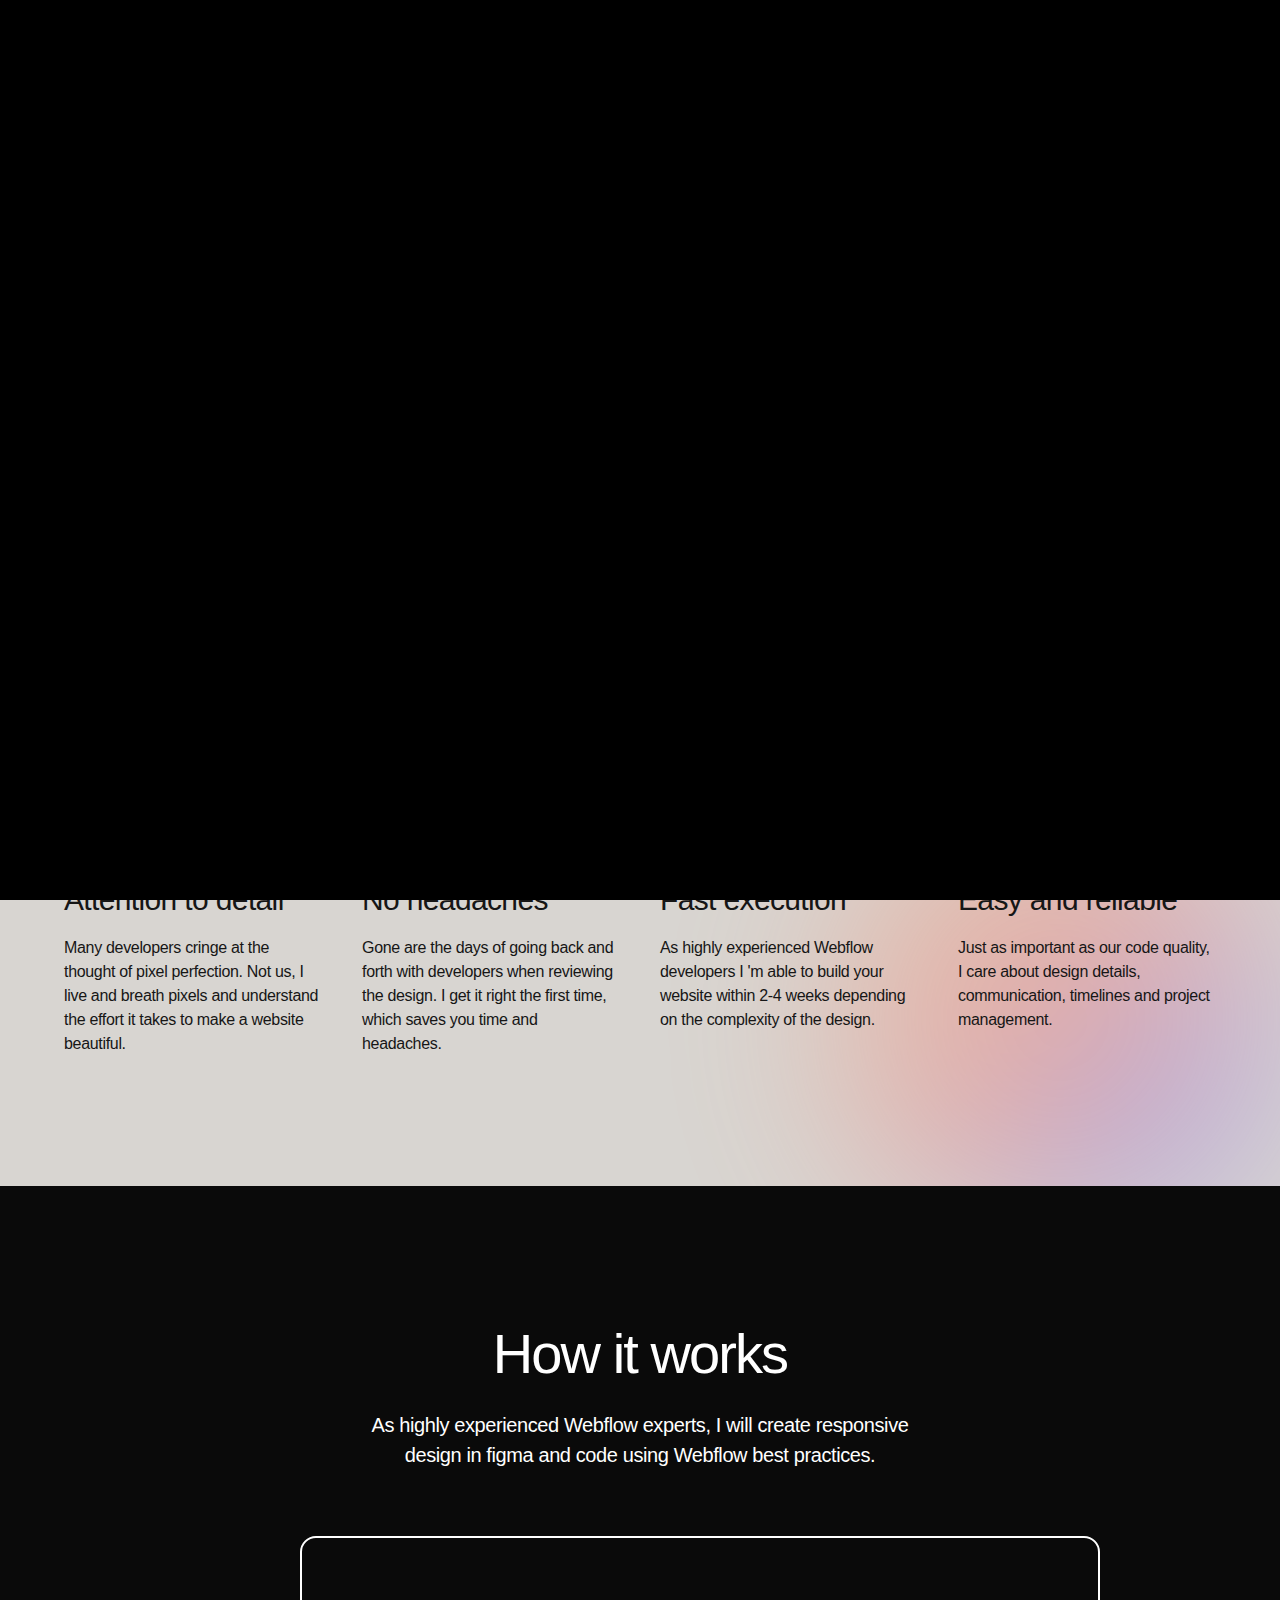
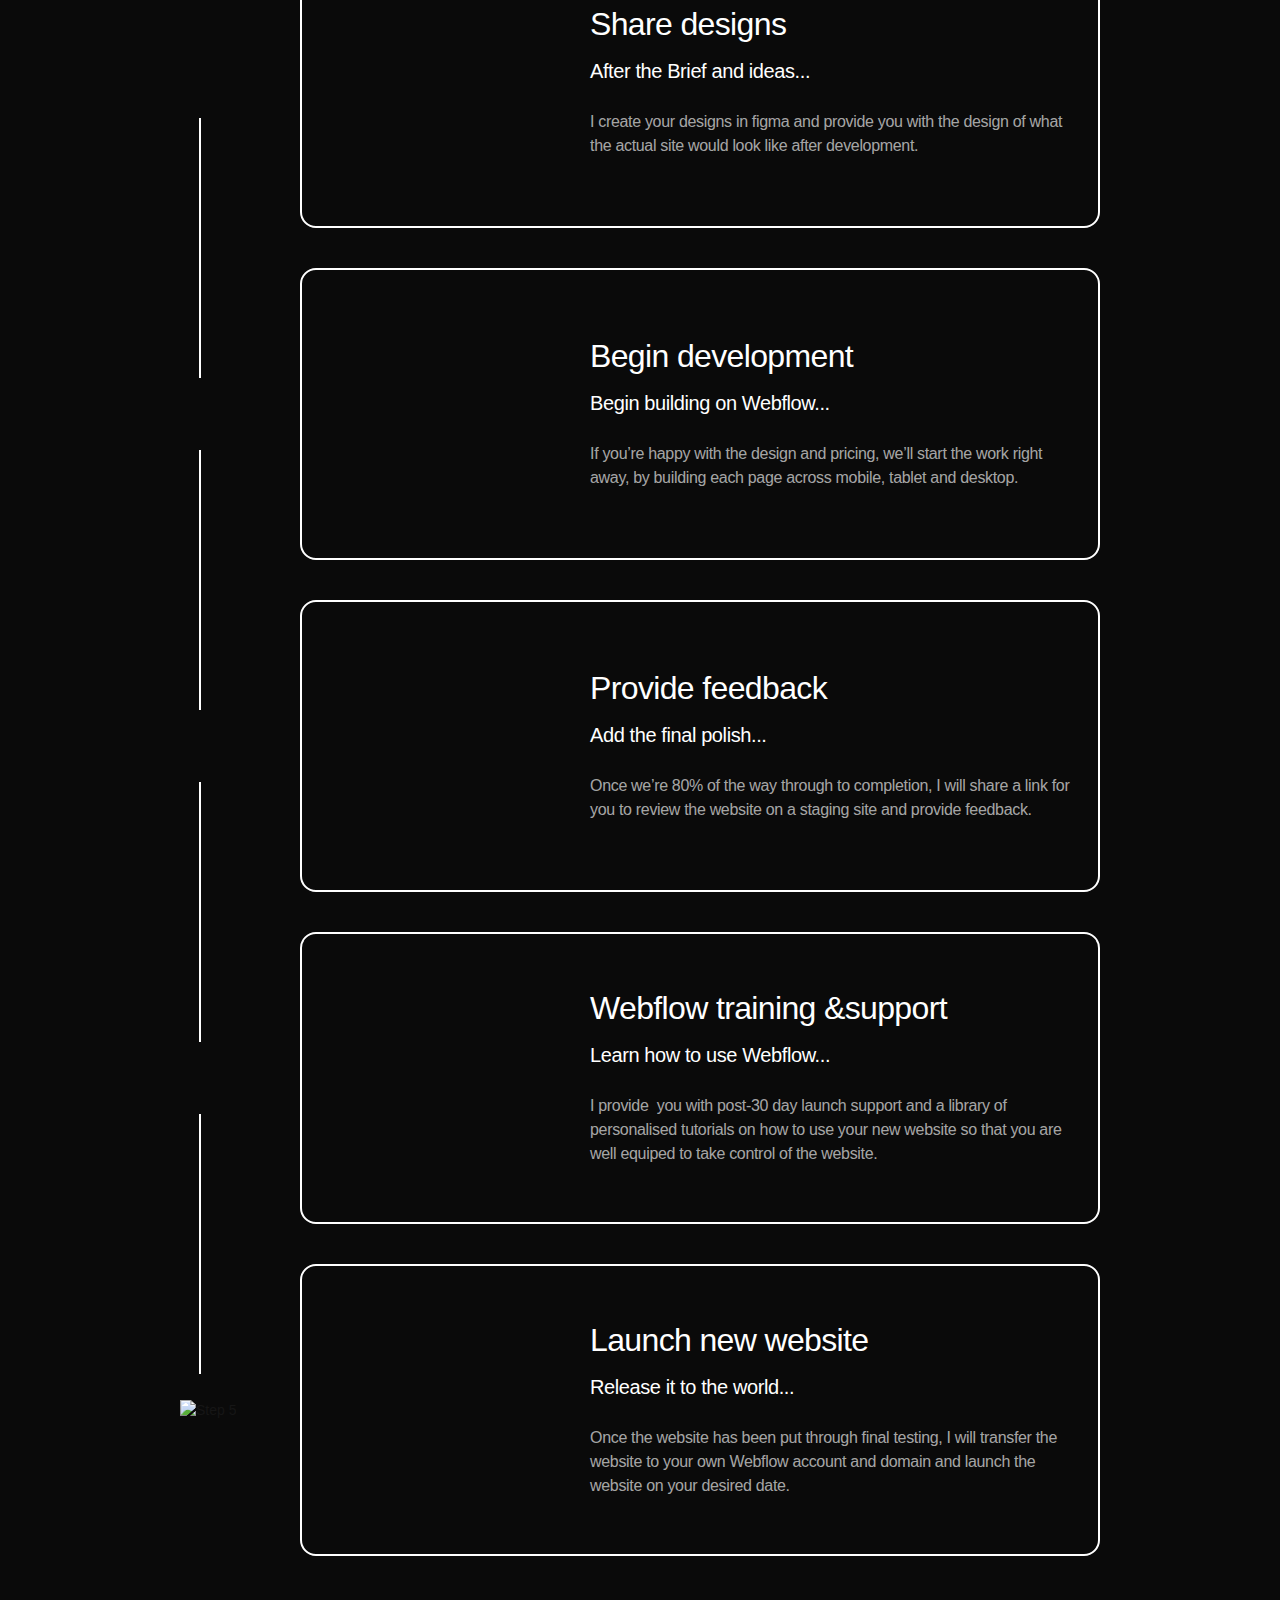
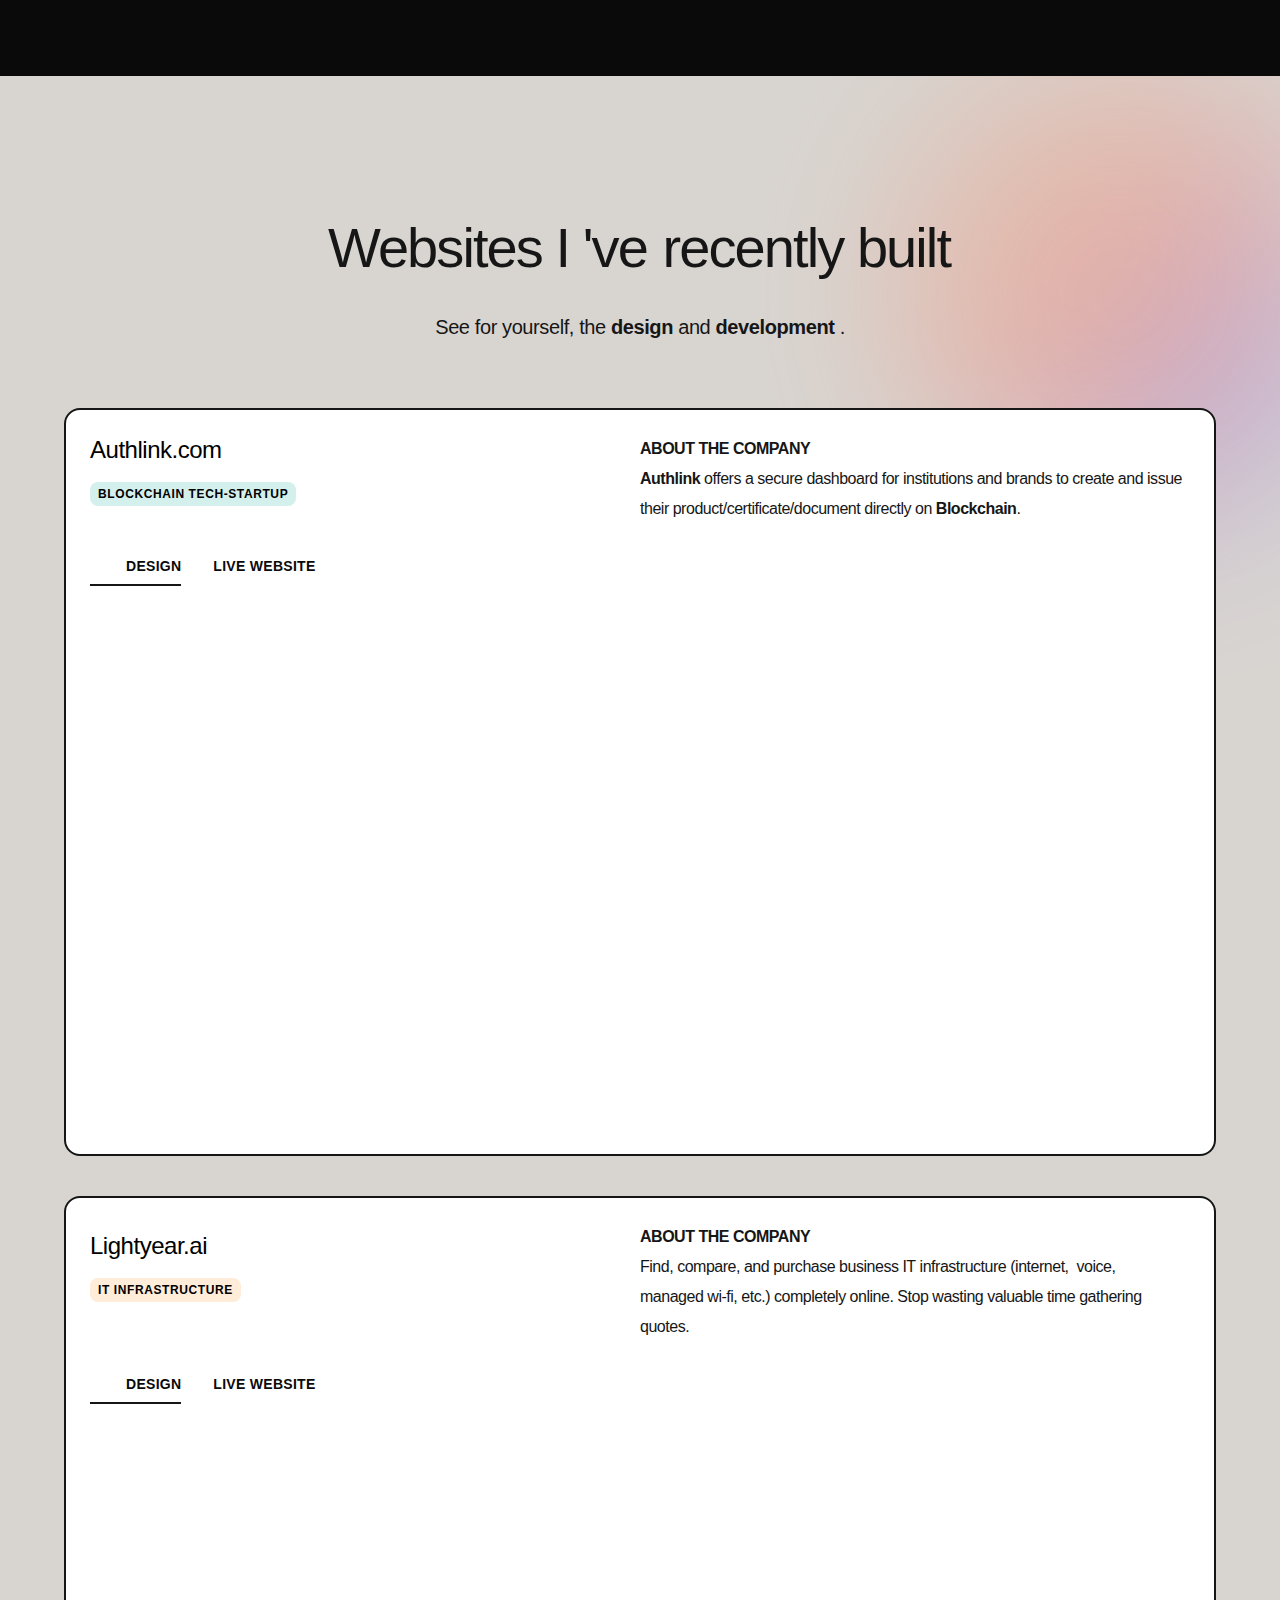
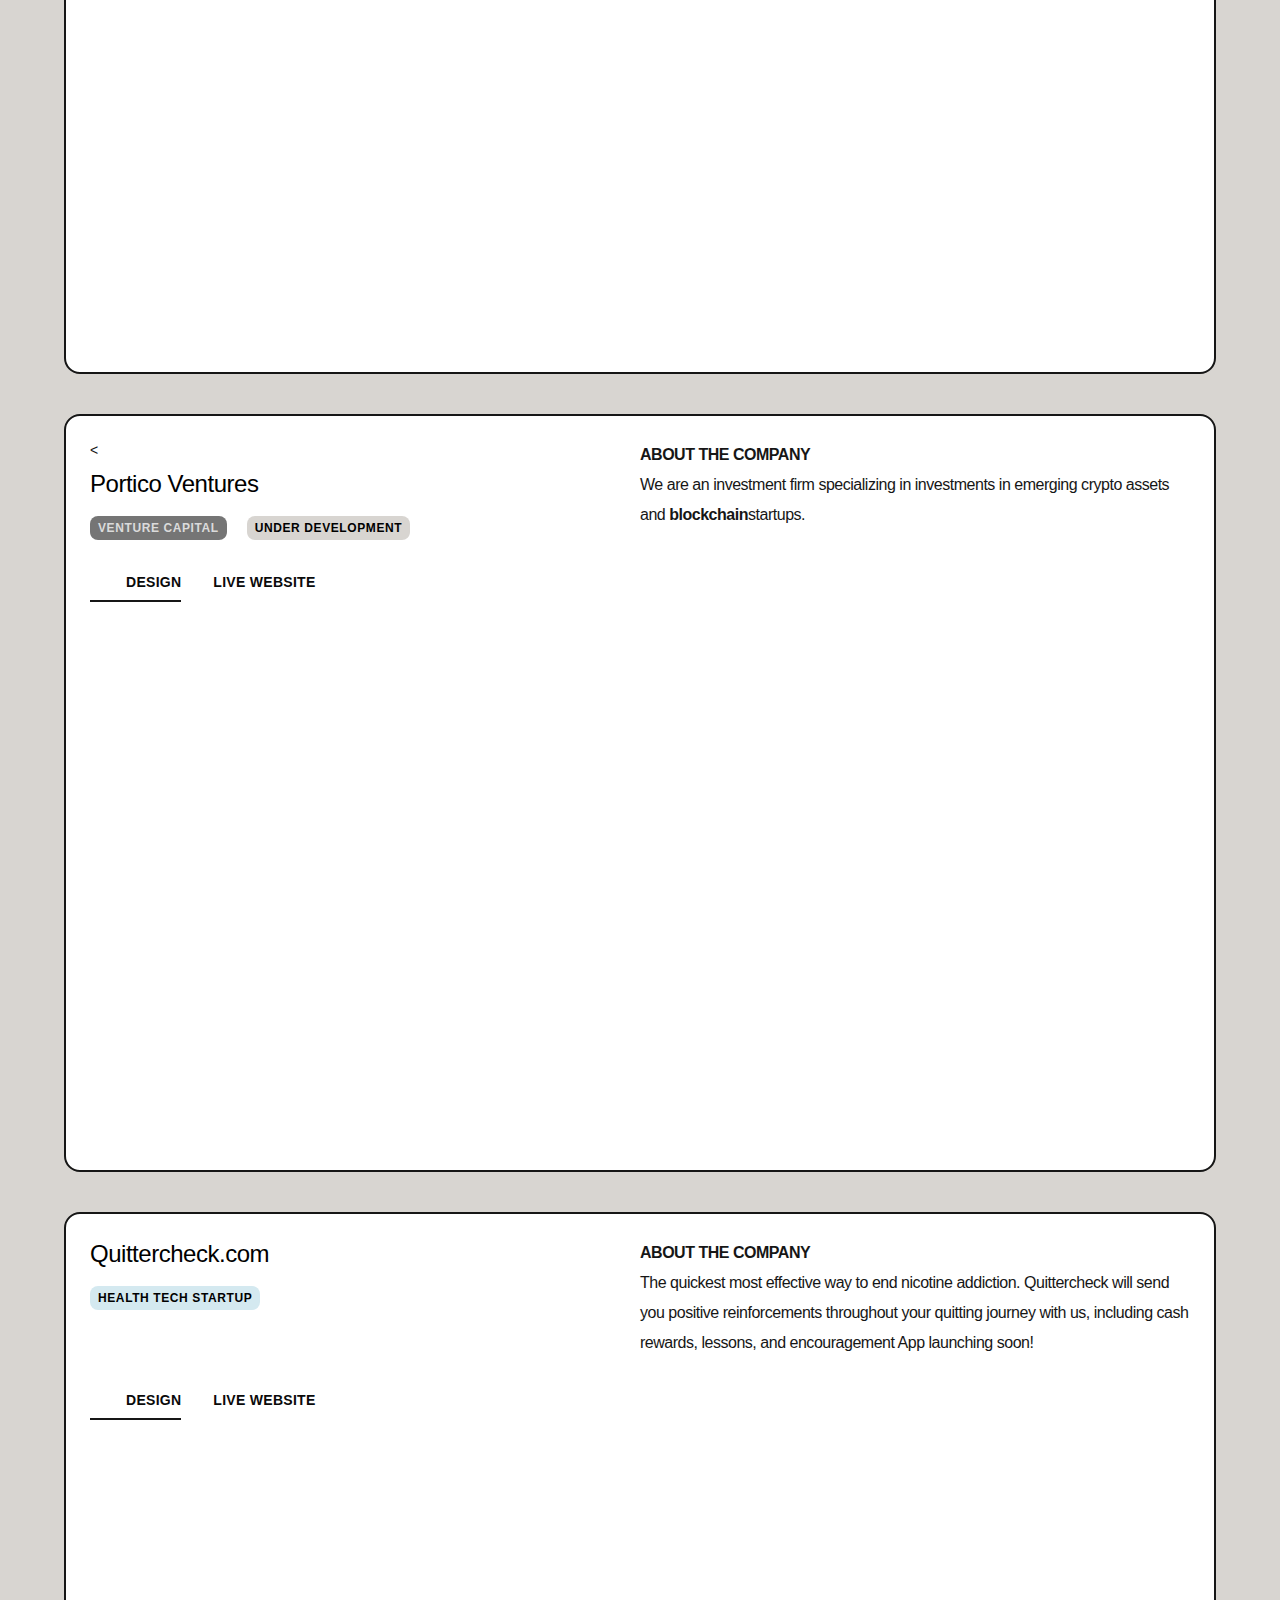
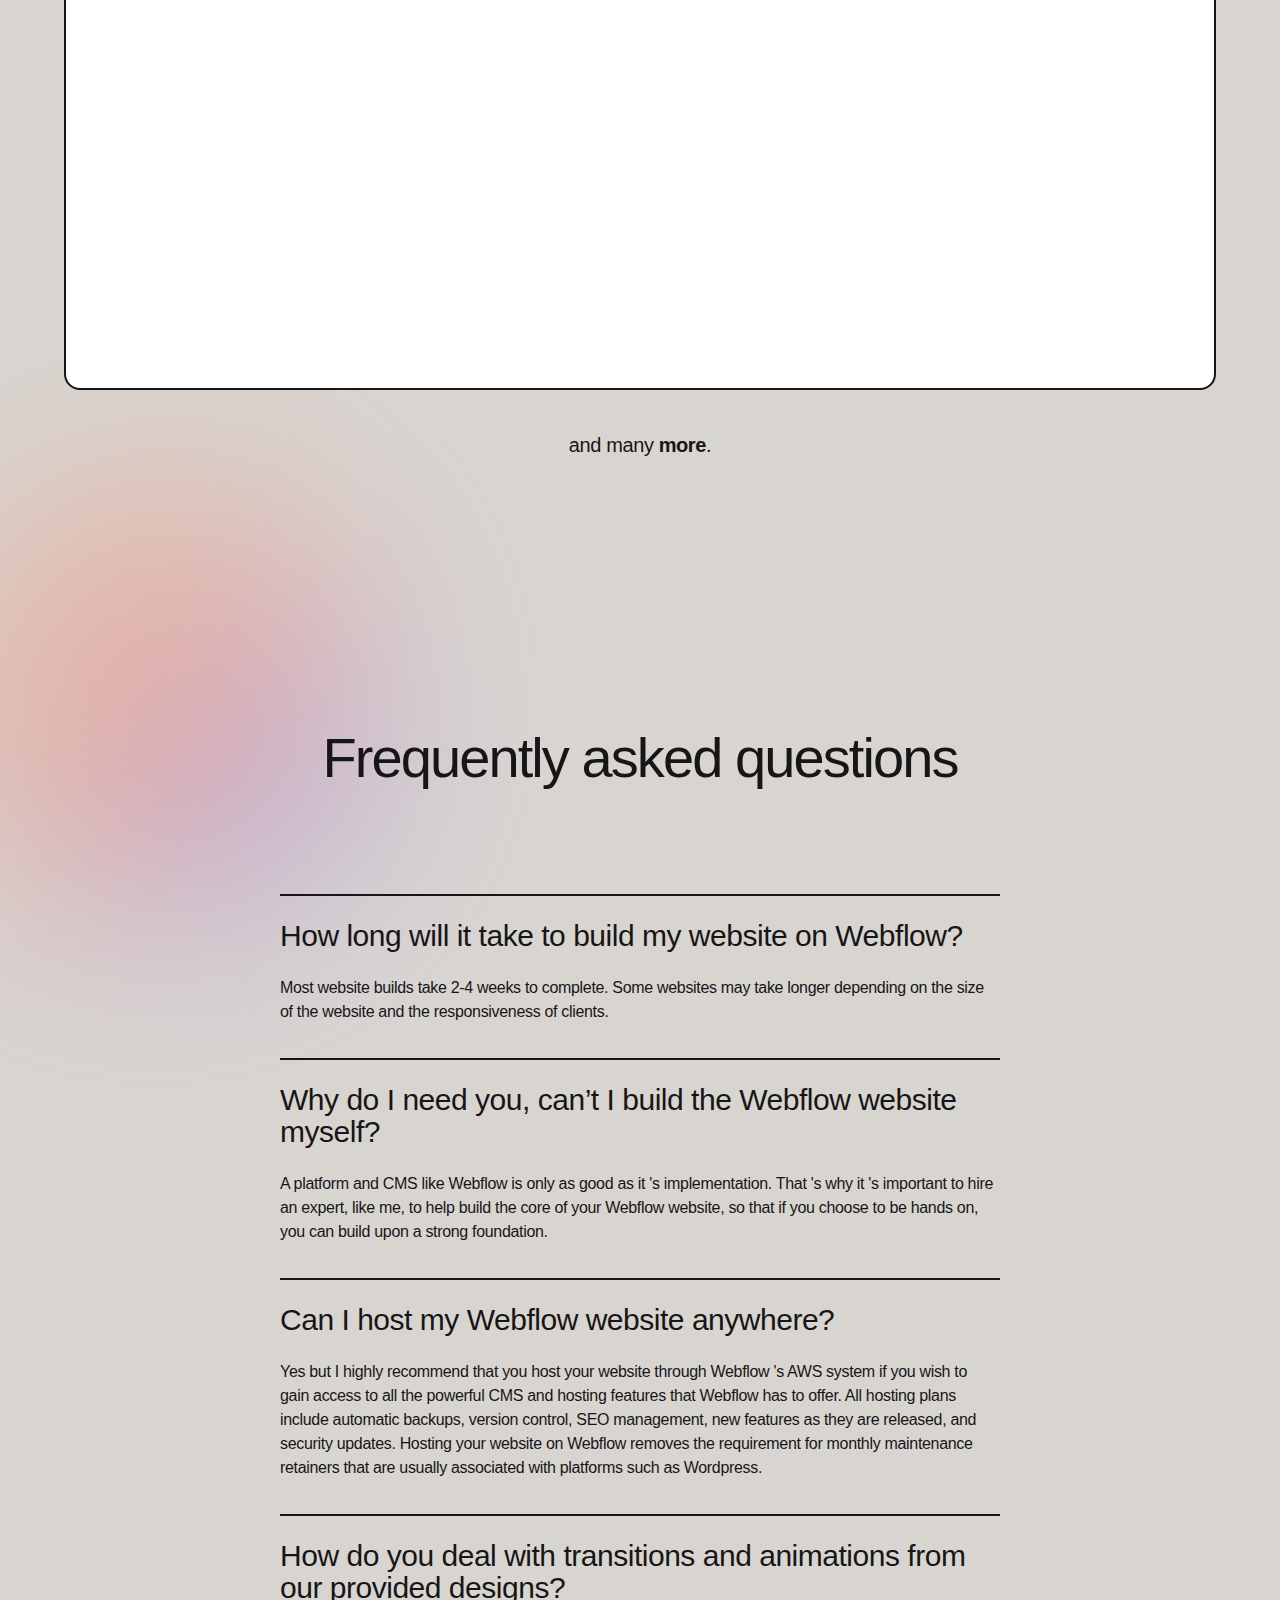
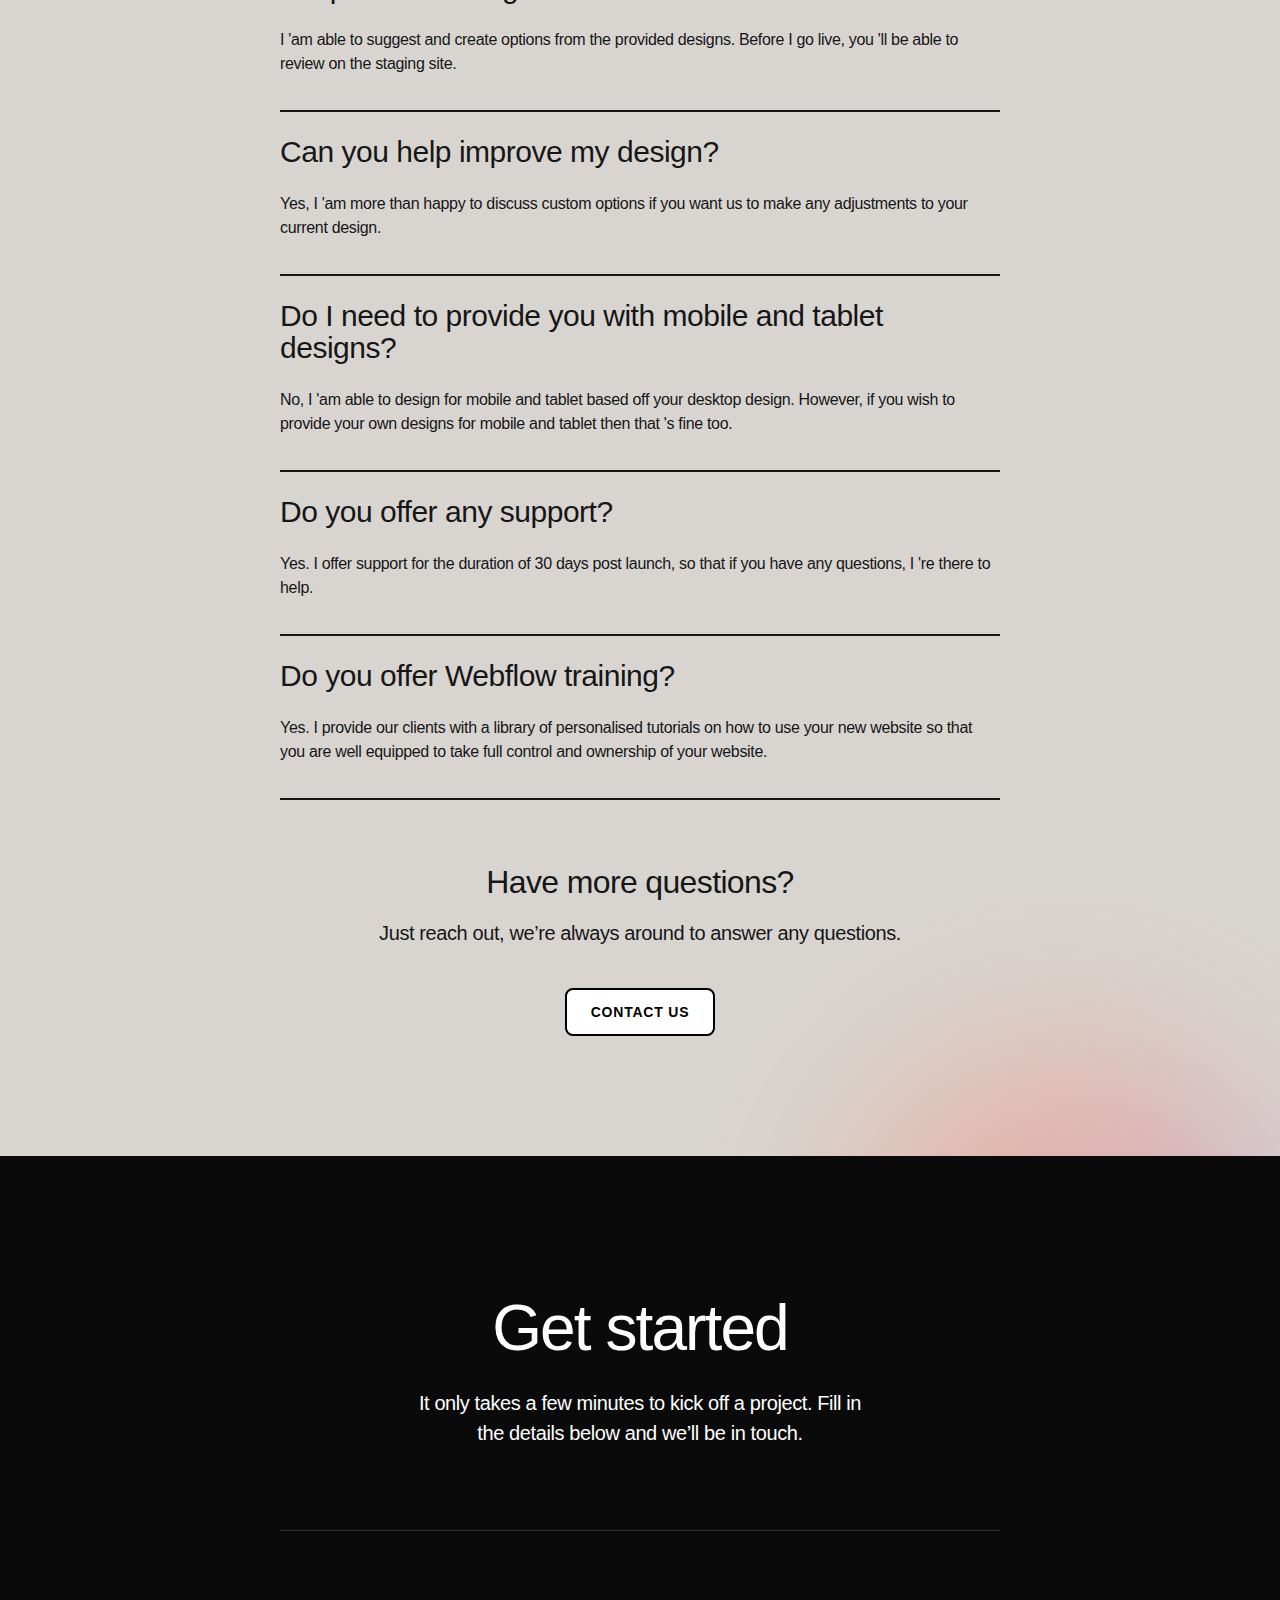
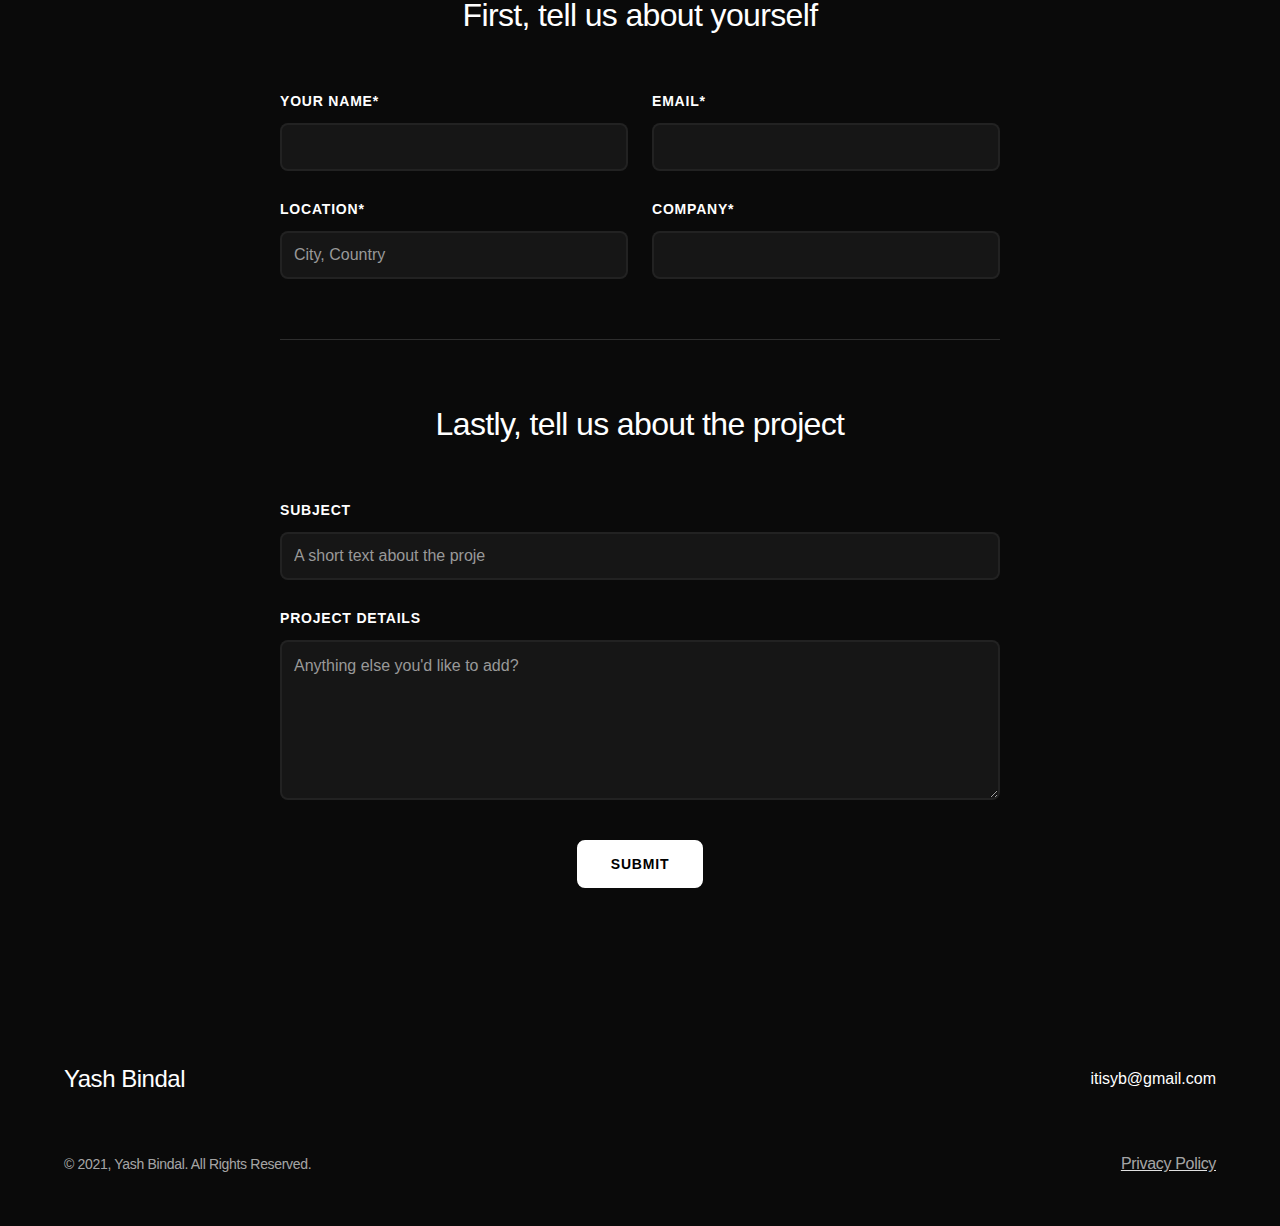
==== commit 319e5985: "show portfolio" ====
--- a/index.html
+++ b/index.html
@@ -488,7 +488,487 @@
           </div>
         </div>
       </div>
+      <div id="Our-Work" class="section grain">
+        <div class="container">
+          <div class="center-div margin-xl">
+            <h2 class="heading-2-small">
+              Websites I &#x27;ve
+              <span class="with-underline long-underline">recently built</span>
+            </h2>
+            <p class="paragraph-m">
+              See for yourself, the <strong>design </strong> and
+              <strong>development</strong>
+              .
+            </p>
+          </div>
+          <div class="project-spec-wrapper margin-l">
+            <div class="project-spec-top margin-m">
+              <div class="project-title-wrap">
+                <h5 class="headi">
+                  <a
+                    href="https://authlink.com"
+                    target="_blank"
+                    class="headinglink"
+                    >Authlink.com</a
+                  >
+                </h5>
+                <div class="badge authlink">
+                  <div class="badge-text">Blockchain TEch-Startup</div>
+                </div>
+              </div>
+              <div class="client-quote-wrap">
+                <h5 class="about-the-company">
+                  ABOUT THE COMPANY<span></span>
+                  <br />
+                </h5>
+                <h5 class="company-about">
+                  <strong>Authlink</strong> offers a secure dashboard for
+                  institutions and brands to create and issue their
+                  product/certificate/document directly on
+                  <strong>Blockchain</strong>.<br />
+                </h5>
+              </div>
+            </div>
+            <div
+              data-duration-in="300"
+              data-duration-out="300"
+              data-w-id="b282fa53-c876-a363-d487-995c7a3863e5"
+              class="w-tabs"
+            >
+              <div class="tabs-menu left-align margin-m w-tab-menu">
+                <a
+                  data-w-tab="Figma"
+                  class="
+                    project-spec-tab-link
+                    right-32
+                    w-inline-block w-tab-link w--current
+                  "
+                >
+                  <img
+                    src="https://uploads-ssl.webflow.com/60b7dbb236642413cb3128d5/60b7dbb3366424d9f5312918_figma-32.svg"
+                    loading="lazy"
+                    alt=""
+                    class="img-24 right-12 figma"
+                  />
+                  <div class="nav-text">design</div>
+                </a>
+                <a
+                  data-w-tab="website"
+                  class="
+                    project-spec-tab-link
+                    right-32
+                    w-inline-block w-tab-link
+                  "
+                >
+                  <img
+                    src="https://uploads-ssl.webflow.com/60b7dbb236642413cb3128d5/60b7dbb3366424dd64312919_webflow-32.svg"
+                    loading="lazy"
+                    alt=""
+                    class="img-24 right-12"
+                  />
+                  <div class="nav-text">live website</div>
+                </a>
+              </div>
+              <div class="w-tab-content">
+                <div data-w-tab="website" class="w-tab-pane w--tab-active">
+                  <div class="project-spec-webflow-wrap">
+                    <div class="webflow-embed w-embed w-iframe">
+                      <iframe
+                        src="https://authlink.com"
+                        frameborder="0"
+                        style="
+                          position: absolute;
+                          top: 0;
+                          left: 0;
+                          width: 100%;
+                          height: 100%;
+                        "
+                      ></iframe>
+                    </div>
+                  </div>
+                </div>
+                <div data-w-tab="Figma" class="w-tab-pane">
+                  <div class="project-spec-figma-wrap">
+                    <div
+                      data-w-id="b282fa53-c876-a363-d487-995c7a38633d"
+                      data-animation-type="lottie"
+                      data-src="https://uploads-ssl.webflow.com/5ff65128d64d8f034c3f54ff/6058190b4e987f9a264313ac_loader-grey.json"
+                      data-loop="1"
+                      data-direction="1"
+                      data-autoplay="1"
+                      data-is-ix2-target="0"
+                      data-renderer="svg"
+                      data-default-duration="1"
+                      data-duration="0"
+                      class="loading"
+                    ></div>
+                    <div class="figma-embed w-embed w-iframe">
+                      <iframe
+                        style="border: 0px solid rgba(0, 0, 0, 0.1)"
+                        width="100%"
+                        height="100%"
+                        src="https://www.figma.com/embed?embed_host=share&url=https%3A%2F%2Fwww.figma.com%2Ffile%2FHlfIKU8XUtgNt01A4ez4gV%2FAuthlink-Figma%3Fnode-id%3D0%253A1"
+                        allowfullscreen
+                      ></iframe>
+                    </div>
+                  </div>
+                </div>
+              </div>
+            </div>
+          </div>
+          <div class="project-spec-wrapper margin-l">
+            <div class="project-spec-top margin-m">
+              <div class="project-title-wrap">
+                <h5 class="headinglink">
+                  <a
+                    href="https://lightyear.ai"
+                    target="_blank"
+                    class="headinglink"
+                    >Lightyear.ai</a
+                  >
+                </h5>
+                <div class="badge lightyear">
+                  <div class="badge-text">IT INFRASTRUCTURE</div>
+                </div>
+              </div>
+              <div class="client-quote-wrap">
+                <h5 class="about-the-company">
+                  ABOUT THE COMPANY<span></span>
+                  <br />
+                </h5>
+                <h5 class="company-about">
+                  Find, compare, and purchase business IT infrastructure
+                  (internet,  voice,  managed wi-fi, etc.) completely online.
+                  Stop wasting valuable time gathering quotes.<br />
+                </h5>
+              </div>
+            </div>
+            <div
+              data-duration-in="300"
+              data-duration-out="300"
+              data-w-id="15f26135-6126-21d7-5090-fa7d1782756b"
+              class="w-tabs"
+            >
+              <div class="tabs-menu left-align margin-m w-tab-menu">
+                <a
+                  data-w-tab="Figma"
+                  class="
+                    project-spec-tab-link
+                    right-32
+                    w-inline-block w-tab-link w--current
+                  "
+                >
+                  <img
+                    src="https://uploads-ssl.webflow.com/60b7dbb236642413cb3128d5/60b7dbb3366424d9f5312918_figma-32.svg"
+                    loading="lazy"
+                    alt=""
+                    class="img-24 right-12 figma"
+                  />
+                  <div class="nav-text">design</div>
+                </a>
+                <a
+                  data-w-tab="website"
+                  class="
+                    project-spec-tab-link
+                    right-32
+                    w-inline-block w-tab-link
+                  "
+                >
+                  <img
+                    src="https://uploads-ssl.webflow.com/60b7dbb236642413cb3128d5/60b7dbb3366424dd64312919_webflow-32.svg"
+                    loading="lazy"
+                    alt=""
+                    class="img-24 right-12"
+                  />
+                  <div class="nav-text">live website</div>
+                </a>
+              </div>
+              <div class="w-tab-content">
+                <div data-w-tab="website" class="w-tab-pane w--tab-active">
+                  <div class="project-spec-webflow-wrap">
+                    <div class="webflow-embed w-embed w-iframe">
+                      <iframe
+                        src="https://lightyear.ai"
+                        frameborder="0"
+                        style="
+                          position: absolute;
+                          top: 0;
+                          left: 0;
+                          width: 100%;
+                          height: 100%;
+                        "
+                      ></iframe>
+                    </div>
+                  </div>
+                </div>
+                <div data-w-tab="Figma" class="w-tab-pane">
+                  <div class="project-spec-figma-wrap">
+                    <div
+                      data-w-id="b282fa53-c876-a363-d487-995c7a38633d"
+                      data-animation-type="lottie"
+                      data-src="https://uploads-ssl.webflow.com/5ff65128d64d8f034c3f54ff/6058190b4e987f9a264313ac_loader-grey.json"
+                      data-loop="1"
+                      data-direction="1"
+                      data-autoplay="1"
+                      data-is-ix2-target="0"
+                      data-renderer="svg"
+                      data-default-duration="1"
+                      data-duration="0"
+                      class="loading"
+                    ></div>
+                    <div class="figma-embed w-embed w-iframe">
+                      <iframe
+                        style="border: 0px solid rgba(0, 0, 0, 0.1)"
+                        width="100%"
+                        height="100%"
+                        src="https://www.figma.com/embed?embed_host=share&url=https%3A%2F%2Fwww.figma.com%2Ffile%2FKruYfnEWsNWLwKmrgUS8ZV%2FLight-Year-Mobile-version%3Fnode-id%3D0%253A1"
+                        allowfullscreen
+                      ></iframe>
+                    </div>
+                  </div>
+                </div>
+              </div>
+            </div>
+          </div>
 
+          <div class="project-spec-wrapper margin-l">
+            <div class="project-spec-top margin-m">
+              <div class="project-title-wrap">
+                <
+                <h5 class="headinglink">
+                  <a
+                    href="https://portico.vc"
+                    target="_blank"
+                    class="headinglink"
+                    >Portico Ventures</a
+                  >
+                </h5>
+                <div>
+                  <div class="badge portico">
+                    <div class="badge-text black">Venture Capital</div>
+                  </div>
+                  <div class="badge under-development">
+                    <div class="badge-text">Under Development</div>
+                  </div>
+                </div>
+              </div>
+              <div class="client-quote-wrap">
+                <h5 class="about-the-company">
+                  ABOUT THE COMPANY<span></span>
+                  <br />
+                </h5>
+                <h5 class="company-about">
+                  We are an investment firm specializing in investments in
+                  emerging crypto assets and
+                  <strong>blockchain</strong>startups.
+                </h5>
+              </div>
+            </div>
+            <div
+              data-duration-in="300"
+              data-duration-out="300"
+              data-w-id="108d897d-995f-7f7d-7423-8599e0663523"
+              class="w-tabs"
+            >
+              <div class="tabs-menu left-align margin-m w-tab-menu">
+                <a
+                  data-w-tab="Figma"
+                  class="
+                    project-spec-tab-link
+                    right-32
+                    w-inline-block w-tab-link w--current
+                  "
+                >
+                  <img
+                    src="https://uploads-ssl.webflow.com/60b7dbb236642413cb3128d5/60b7dbb3366424d9f5312918_figma-32.svg"
+                    loading="lazy"
+                    alt=""
+                    class="img-24 right-12 figma"
+                  />
+                  <div class="nav-text">design</div>
+                </a>
+                <a
+                  data-w-tab="website"
+                  class="
+                    project-spec-tab-link
+                    right-32
+                    w-inline-block w-tab-link
+                  "
+                >
+                  <img
+                    src="https://uploads-ssl.webflow.com/60b7dbb236642413cb3128d5/60b7dbb3366424dd64312919_webflow-32.svg"
+                    loading="lazy"
+                    alt=""
+                    class="img-24 right-12"
+                  />
+                  <div class="nav-text">live website</div>
+                </a>
+              </div>
+              <div class="w-tab-content">
+                <div data-w-tab="website" class="w-tab-pane w--tab-active">
+                  <div class="project-spec-webflow-wrap">
+                    <div class="webflow-embed w-embed w-iframe">
+                      <iframe
+                        src="https://portico.vc"
+                        frameborder="0"
+                        style="
+                          position: absolute;
+                          top: 0;
+                          left: 0;
+                          width: 100%;
+                          height: 100%;
+                        "
+                      ></iframe>
+                    </div>
+                  </div>
+                </div>
+                <div data-w-tab="Figma" class="w-tab-pane">
+                  <div class="project-spec-figma-wrap">
+                    <div
+                      data-w-id="b282fa53-c876-a363-d487-995c7a38633d"
+                      data-animation-type="lottie"
+                      data-src="https://uploads-ssl.webflow.com/5ff65128d64d8f034c3f54ff/6058190b4e987f9a264313ac_loader-grey.json"
+                      data-loop="1"
+                      data-direction="1"
+                      data-autoplay="1"
+                      data-is-ix2-target="0"
+                      data-renderer="svg"
+                      data-default-duration="1"
+                      data-duration="0"
+                      class="loading"
+                    ></div>
+                    <div class="figma-embed w-embed w-iframe">
+                      <iframe
+                        style="border: 0px solid rgba(0, 0, 0, 0.1)"
+                        width="100%"
+                        height="100%"
+                        src="https://www.figma.com/embed?embed_host=share&url=https%3A%2F%2Fwww.figma.com%2Ffile%2F3GLOYkjKwQSwnDCgaw2idM%2FPortico-Ventures%3Fnode-id%3D0%253A1"
+                        allowfullscreen
+                      ></iframe>
+                    </div>
+                  </div>
+                </div>
+              </div>
+            </div>
+          </div>
+          <div class="project-spec-wrapper margin-l">
+            <div class="project-spec-top margin-m">
+              <div class="project-title-wrap">
+                <h5 class="headi">
+                  <a href="http://quittercheck.com" class="link"
+                    >Quittercheck.com</a
+                  >
+                </h5>
+                <div class="badge quittercheck">
+                  <div class="badge-text">Health Tech startup</div>
+                </div>
+              </div>
+              <div class="client-quote-wrap">
+                <h5 class="about-the-company">
+                  ABOUT THE COMPANY<span></span>
+                  <br />
+                </h5>
+                <h5 class="company-about">
+                  The quickest most effective way to end nicotine addiction.
+                  Quittercheck will send you positive reinforcements throughout
+                  your quitting journey with us, including cash rewards,
+                  lessons, and encouragement App launching soon!<br />
+                </h5>
+              </div>
+            </div>
+            <div
+              data-duration-in="300"
+              data-duration-out="300"
+              data-w-id="c3103aeb-2b78-c134-87bc-4e79b4db16ab"
+              class="w-tabs"
+            >
+              <div class="tabs-menu left-align margin-m w-tab-menu">
+                <a
+                  data-w-tab="Figma"
+                  class="
+                    project-spec-tab-link
+                    right-32
+                    w-inline-block w-tab-link w--current
+                  "
+                >
+                  <img
+                    src="https://uploads-ssl.webflow.com/60b7dbb236642413cb3128d5/60b7dbb3366424d9f5312918_figma-32.svg"
+                    loading="lazy"
+                    alt=""
+                    class="img-24 right-12 figma"
+                  />
+                  <div class="nav-text">design</div>
+                </a>
+                <a
+                  data-w-tab="website"
+                  class="
+                    project-spec-tab-link
+                    right-32
+                    w-inline-block w-tab-link
+                  "
+                >
+                  <img
+                    src="https://uploads-ssl.webflow.com/60b7dbb236642413cb3128d5/60b7dbb3366424dd64312919_webflow-32.svg"
+                    loading="lazy"
+                    alt=""
+                    class="img-24 right-12"
+                  />
+                  <div class="nav-text">live website</div>
+                </a>
+              </div>
+              <div class="w-tab-content">
+                <div data-w-tab="website" class="w-tab-pane w--tab-active">
+                  <div class="project-spec-webflow-wrap">
+                    <div class="webflow-embed w-embed w-iframe">
+                      <iframe
+                        src="https://quittercheck.com"
+                        frameborder="0"
+                        style="
+                          position: absolute;
+                          top: 0;
+                          left: 0;
+                          width: 100%;
+                          height: 100%;
+                        "
+                      ></iframe>
+                    </div>
+                  </div>
+                </div>
+                <div data-w-tab="Figma" class="w-tab-pane">
+                  <div class="project-spec-figma-wrap">
+                    <div
+                      data-w-id="b282fa53-c876-a363-d487-995c7a38633d"
+                      data-animation-type="lottie"
+                      data-src="https://uploads-ssl.webflow.com/5ff65128d64d8f034c3f54ff/6058190b4e987f9a264313ac_loader-grey.json"
+                      data-loop="1"
+                      data-direction="1"
+                      data-autoplay="1"
+                      data-is-ix2-target="0"
+                      data-renderer="svg"
+                      data-default-duration="1"
+                      data-duration="0"
+                      class="loading"
+                    ></div>
+                    <div class="figma-embed w-embed w-iframe">
+                      <iframe
+                        style="border: 0px solid rgba(0, 0, 0, 0.1)"
+                        width="100%"
+                        height="100%"
+                        src="https://www.figma.com/embed?embed_host=share&url=https%3A%2F%2Fwww.figma.com%2Ffile%2FfqAJwPFBHv6f7KbJMhtFDa%2FQuittercheck-App-to-share%3Fnode-id%3D0%253A1"
+                        allowfullscreen
+                      ></iframe>
+                    </div>
+                  </div>
+                </div>
+              </div>
+            </div>
+          </div>
+          <p class="paragraph-m" style="text-align: center">
+            and many <strong>more</strong>.
+          </p>
+        </div>
+        <div class="circle-blur-top-right-2 safari"></div>
+      </div>
       <div id="FAQ" class="section grain testimonial">
         <div class="container centred">
           <div class="center-div margin-xxl">
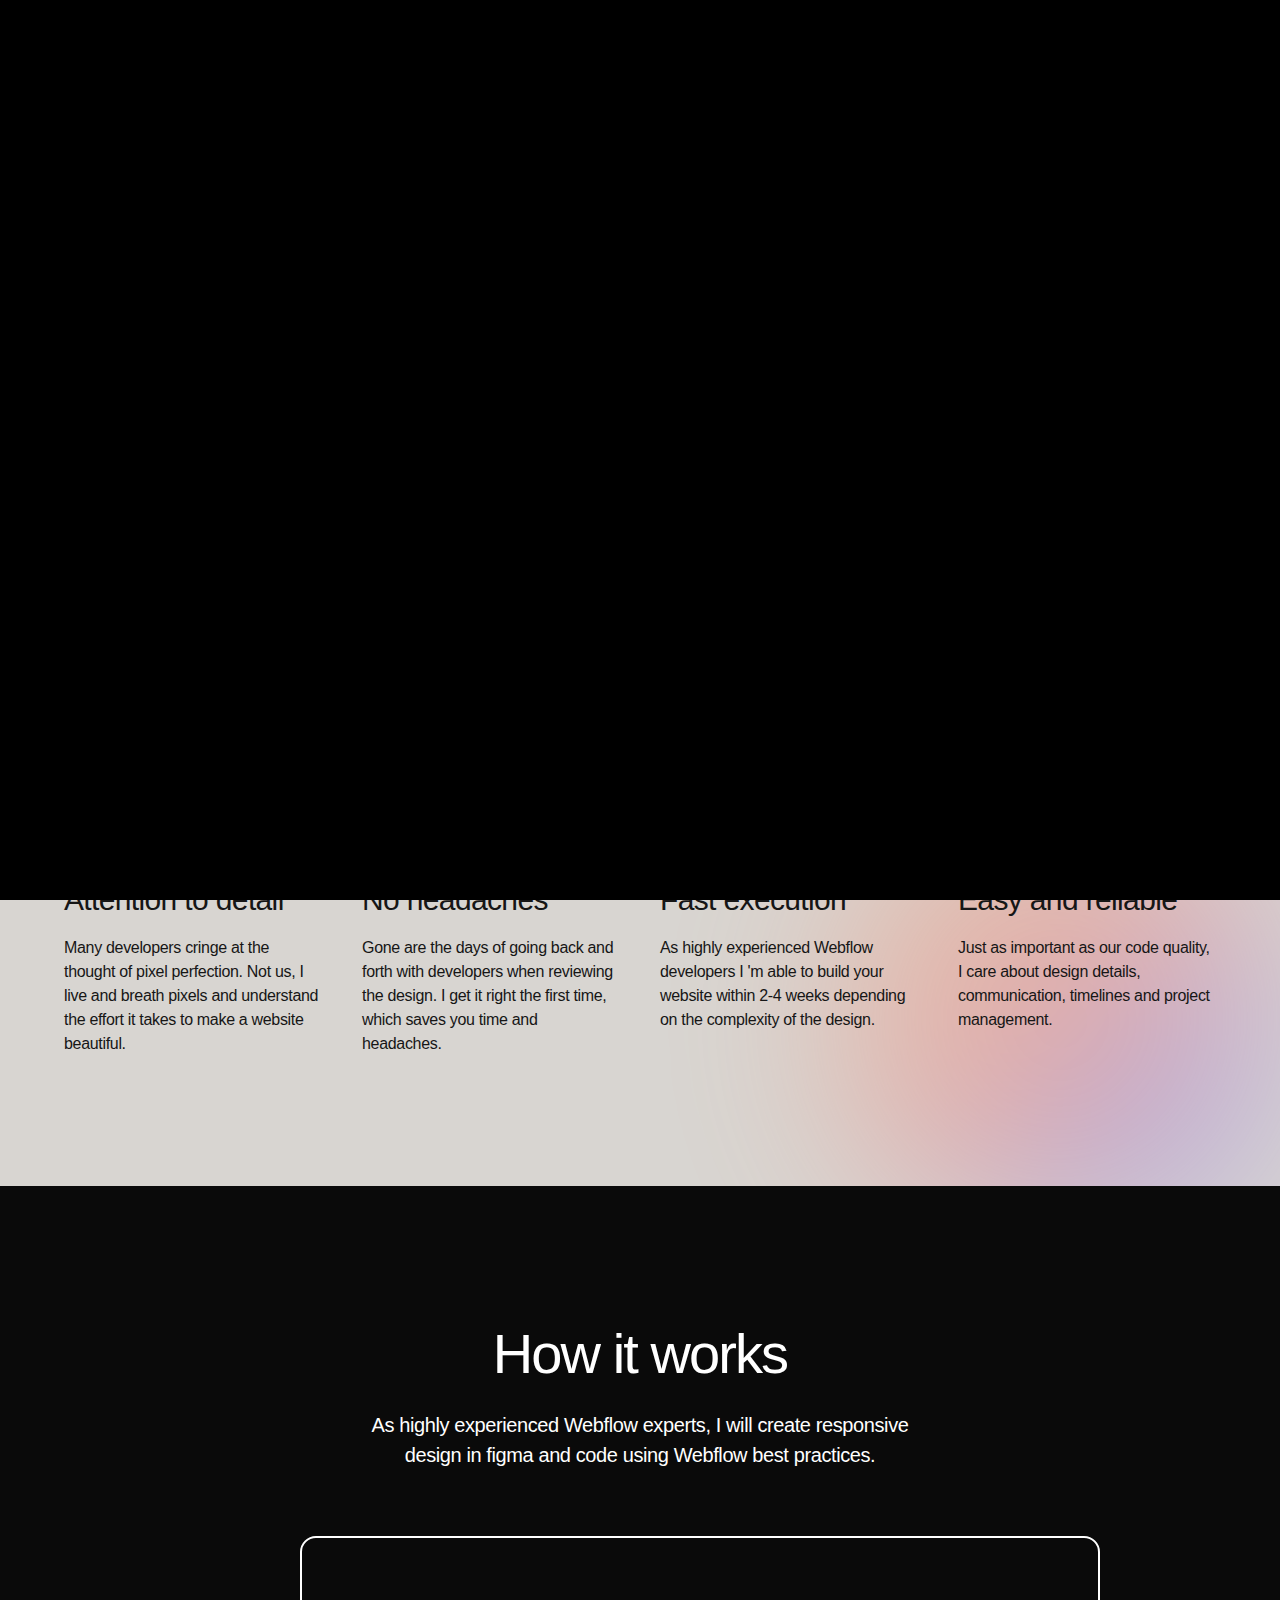
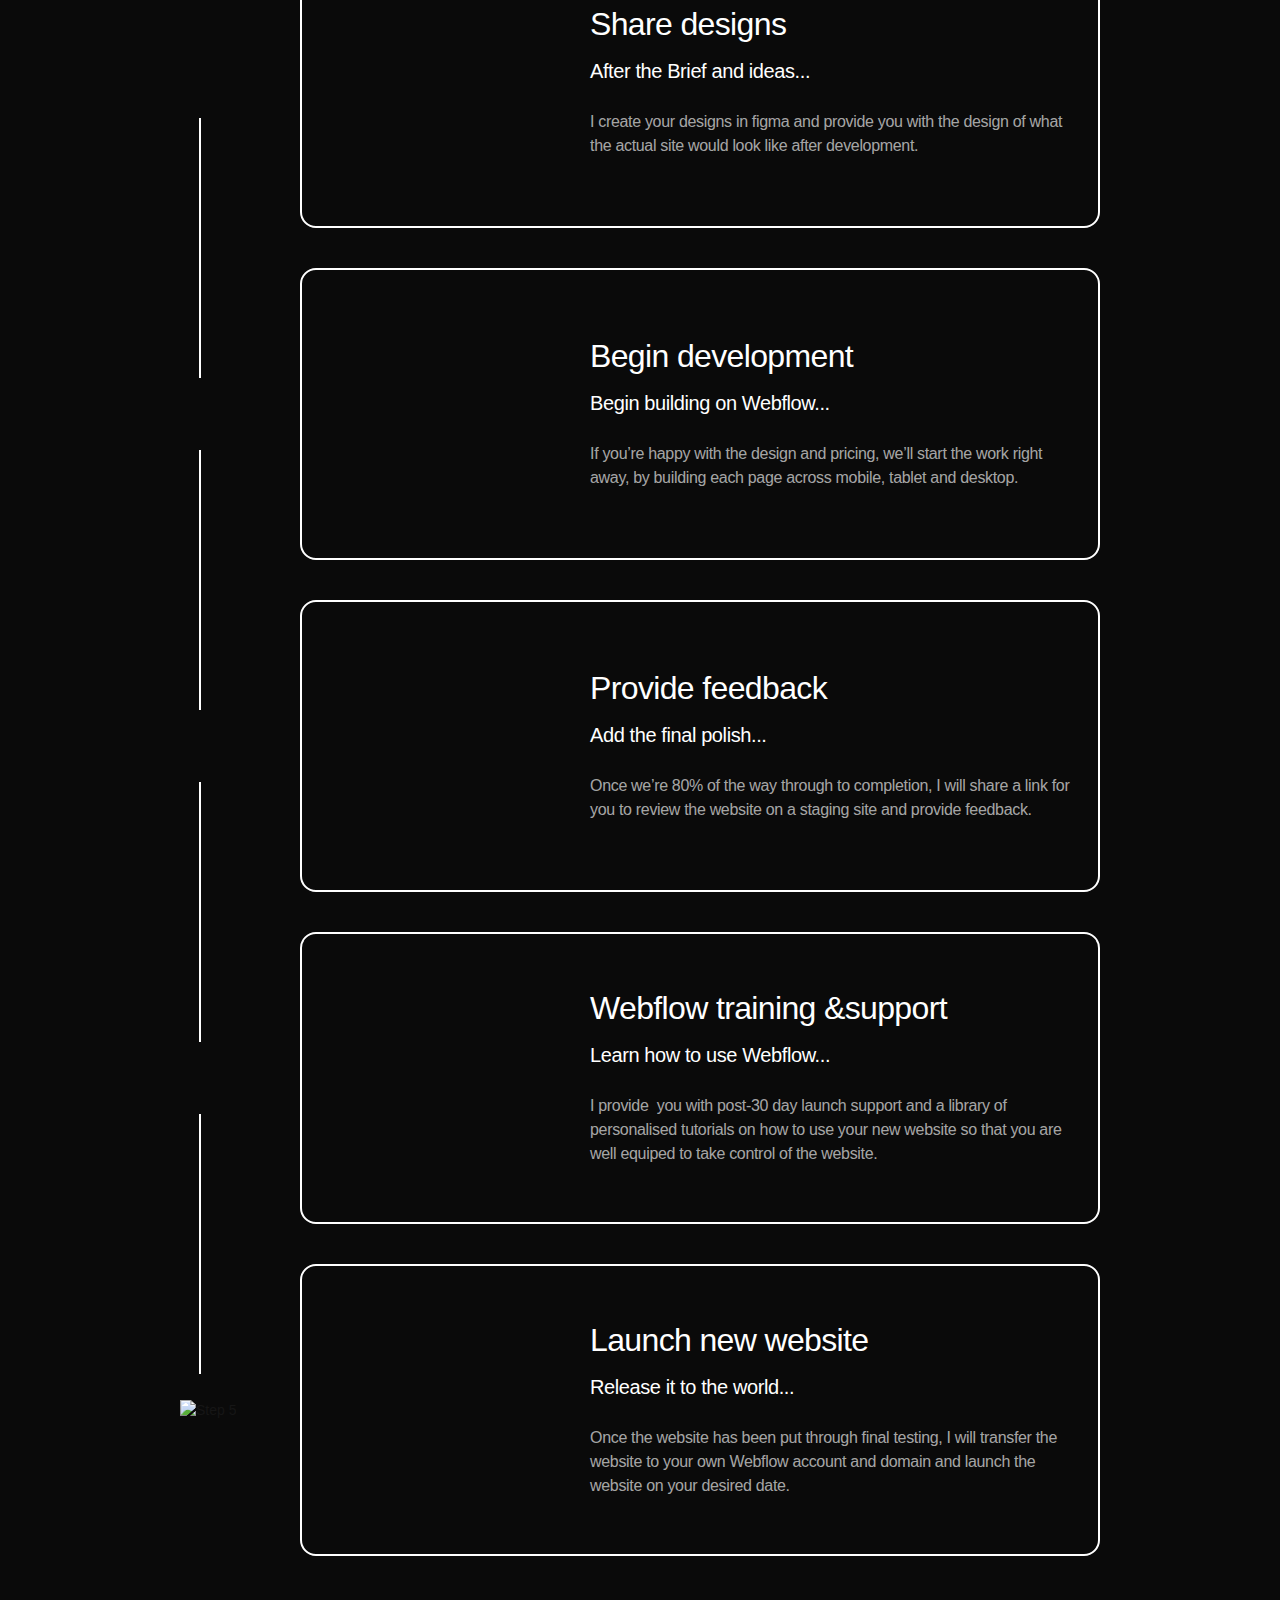
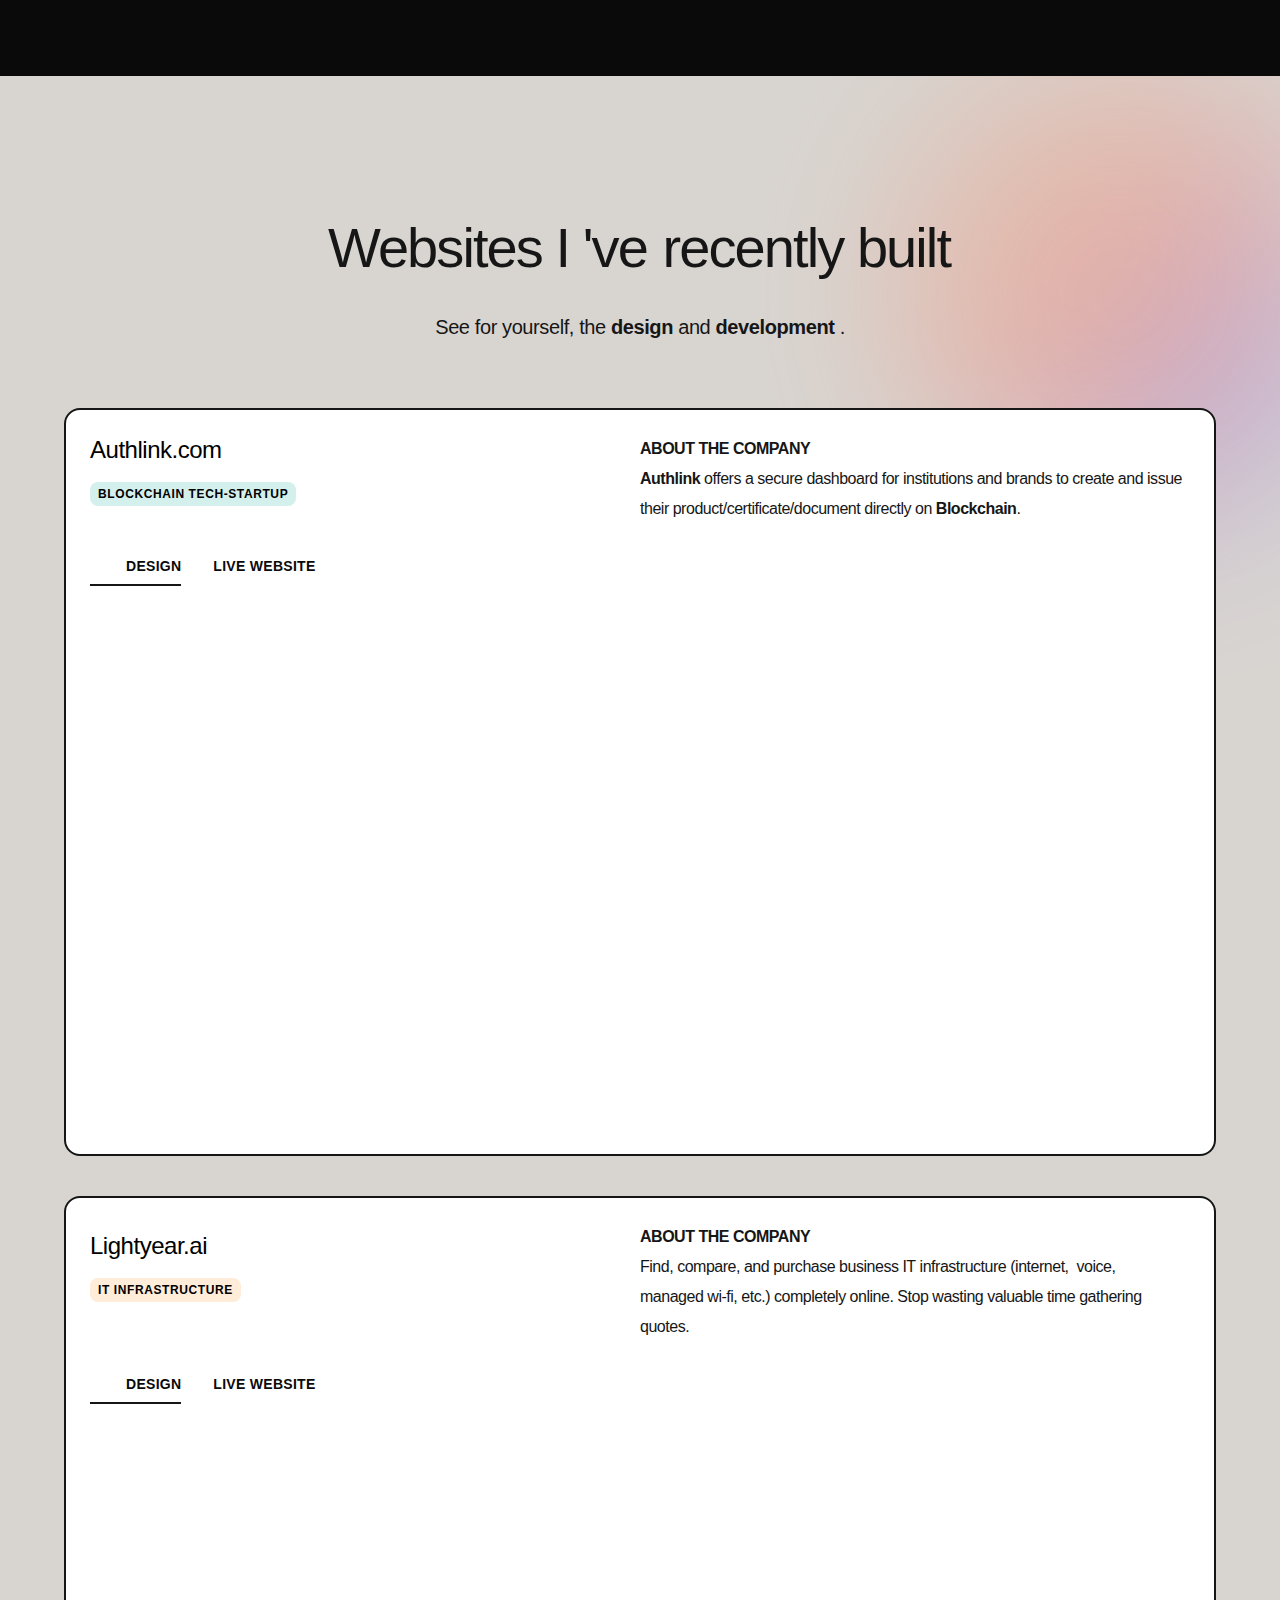
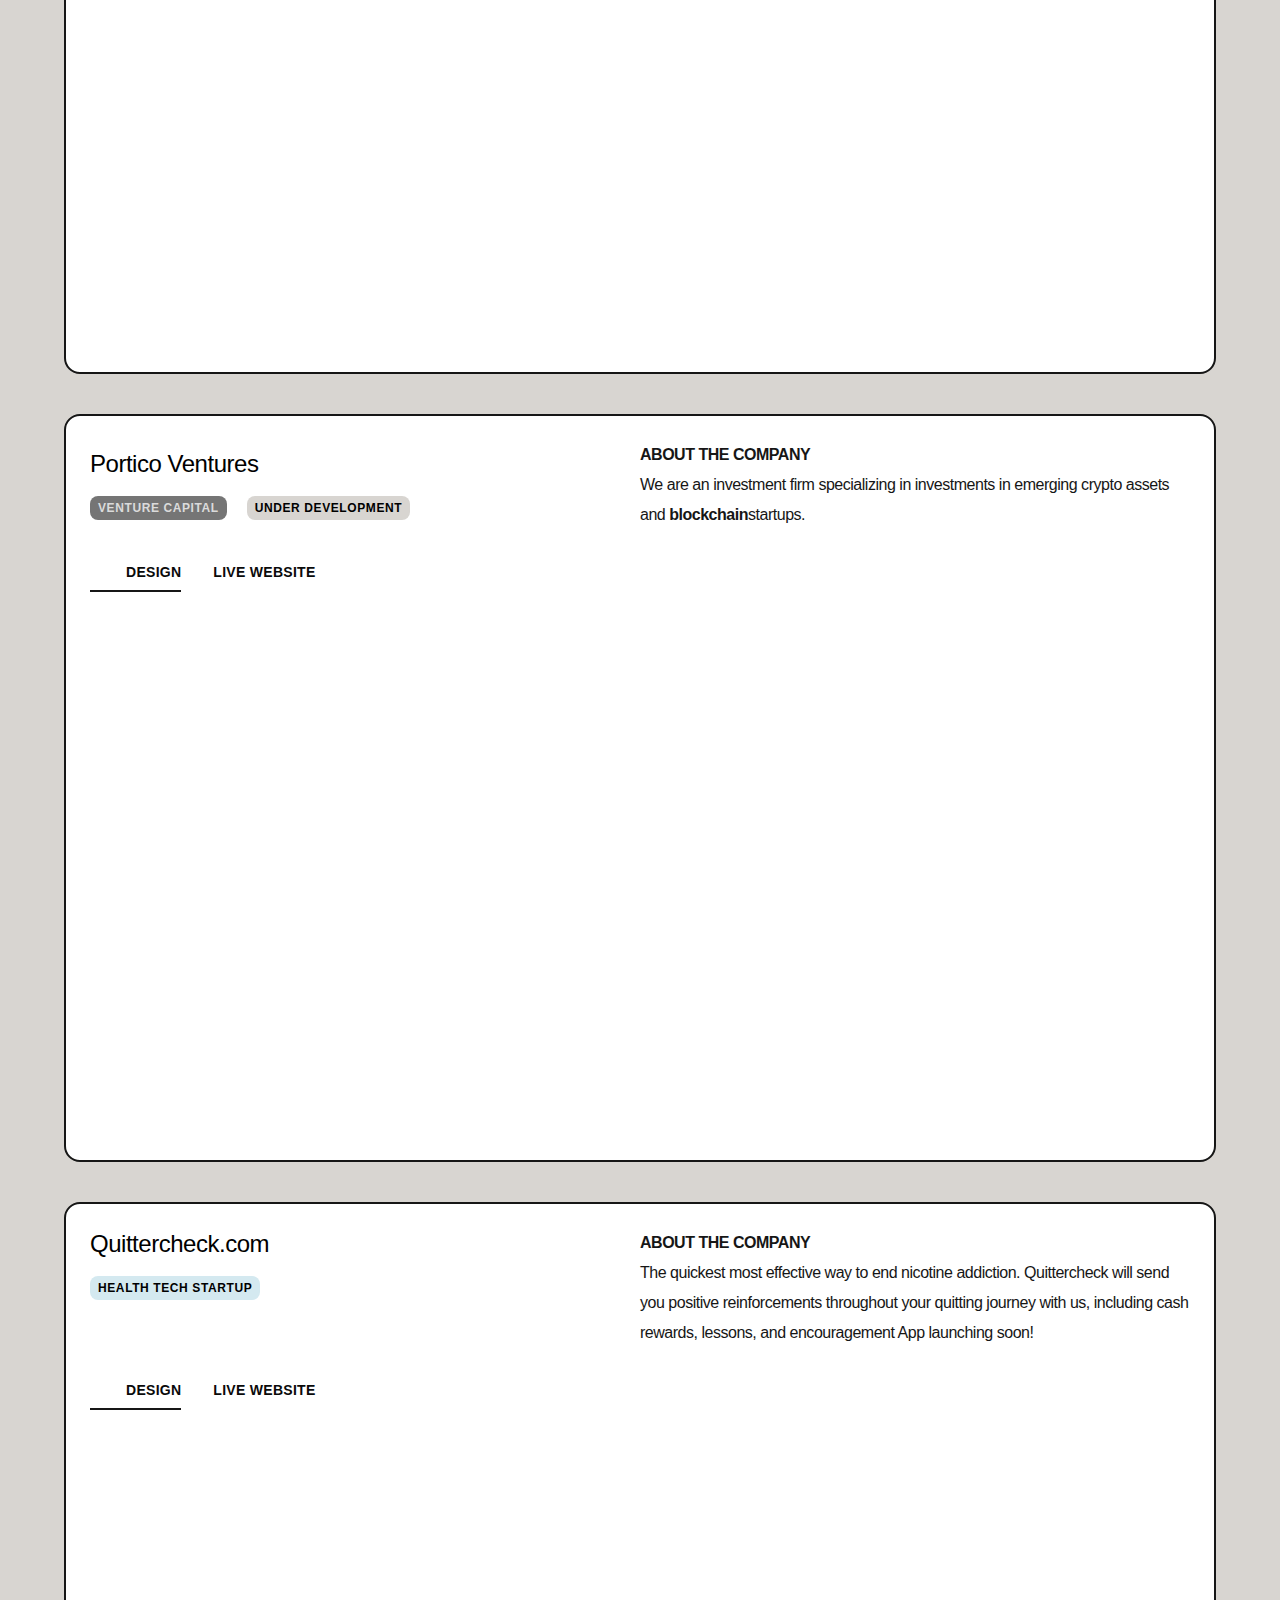
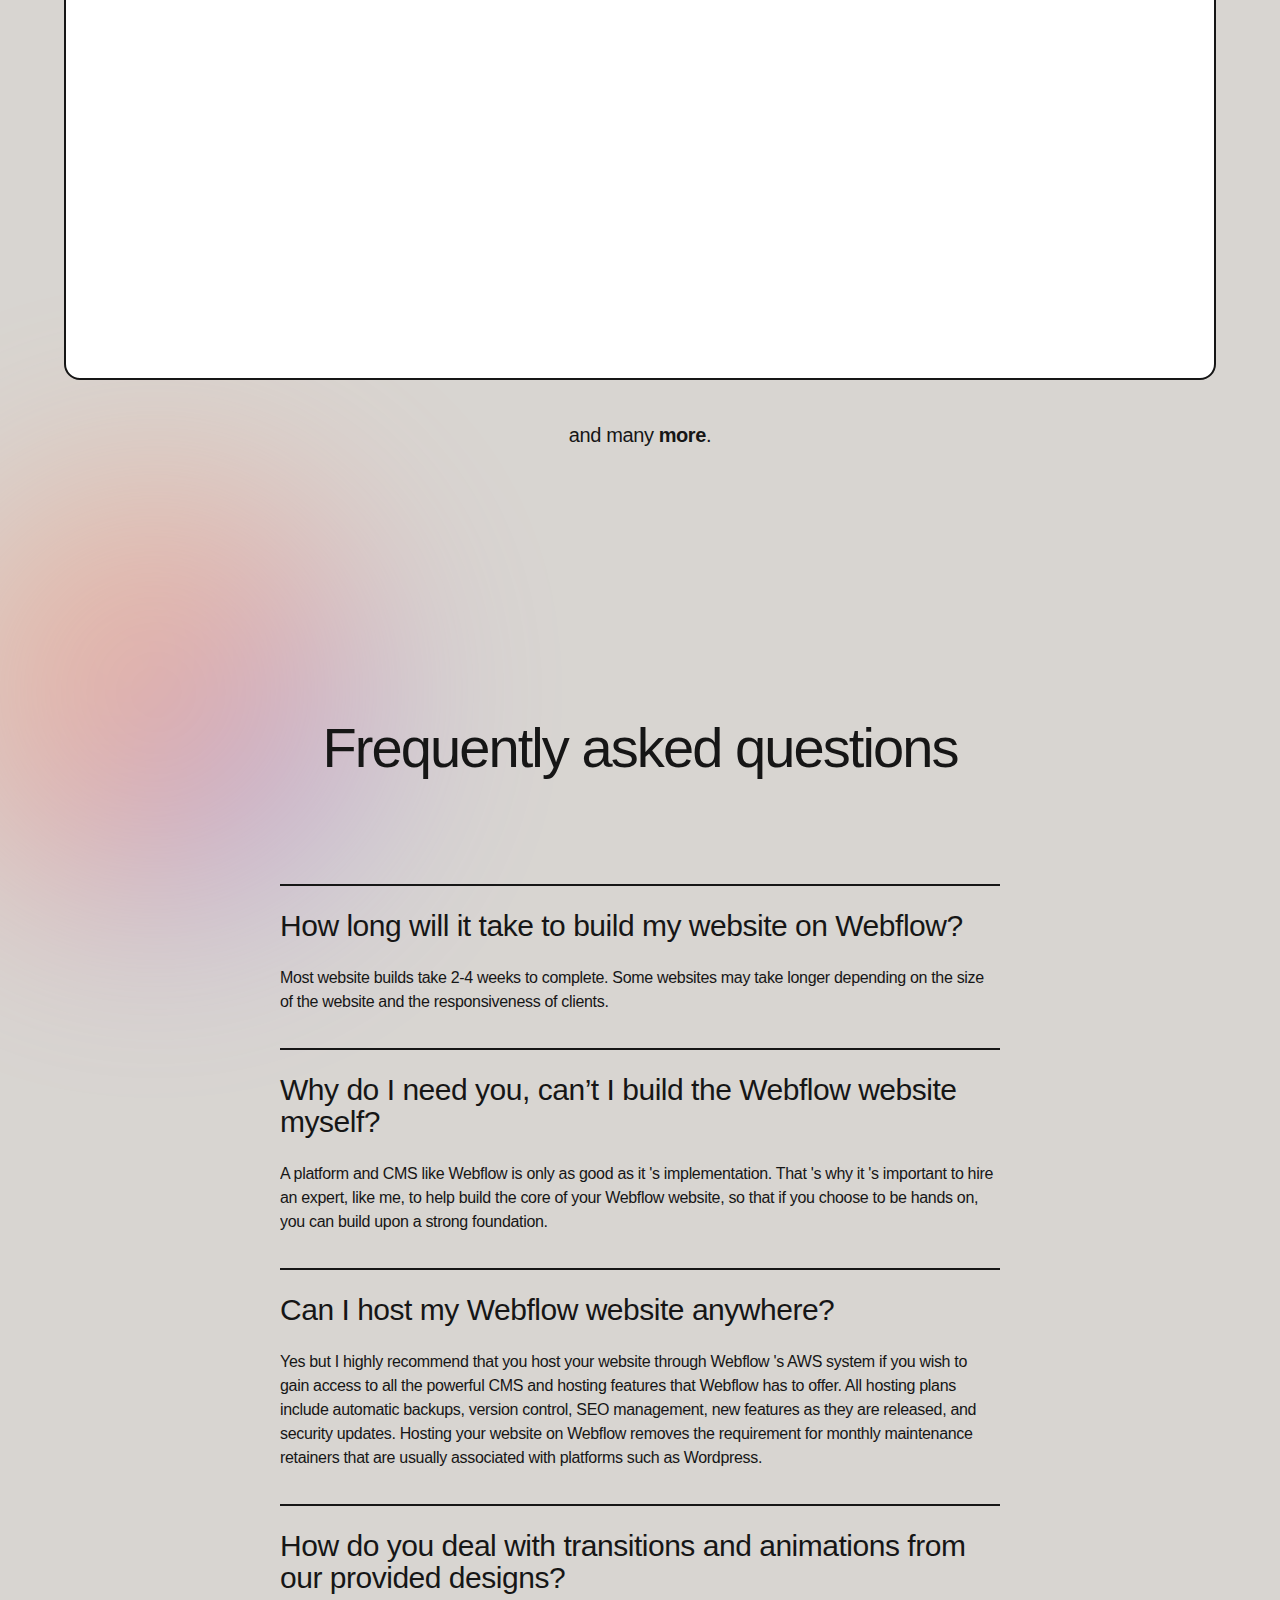
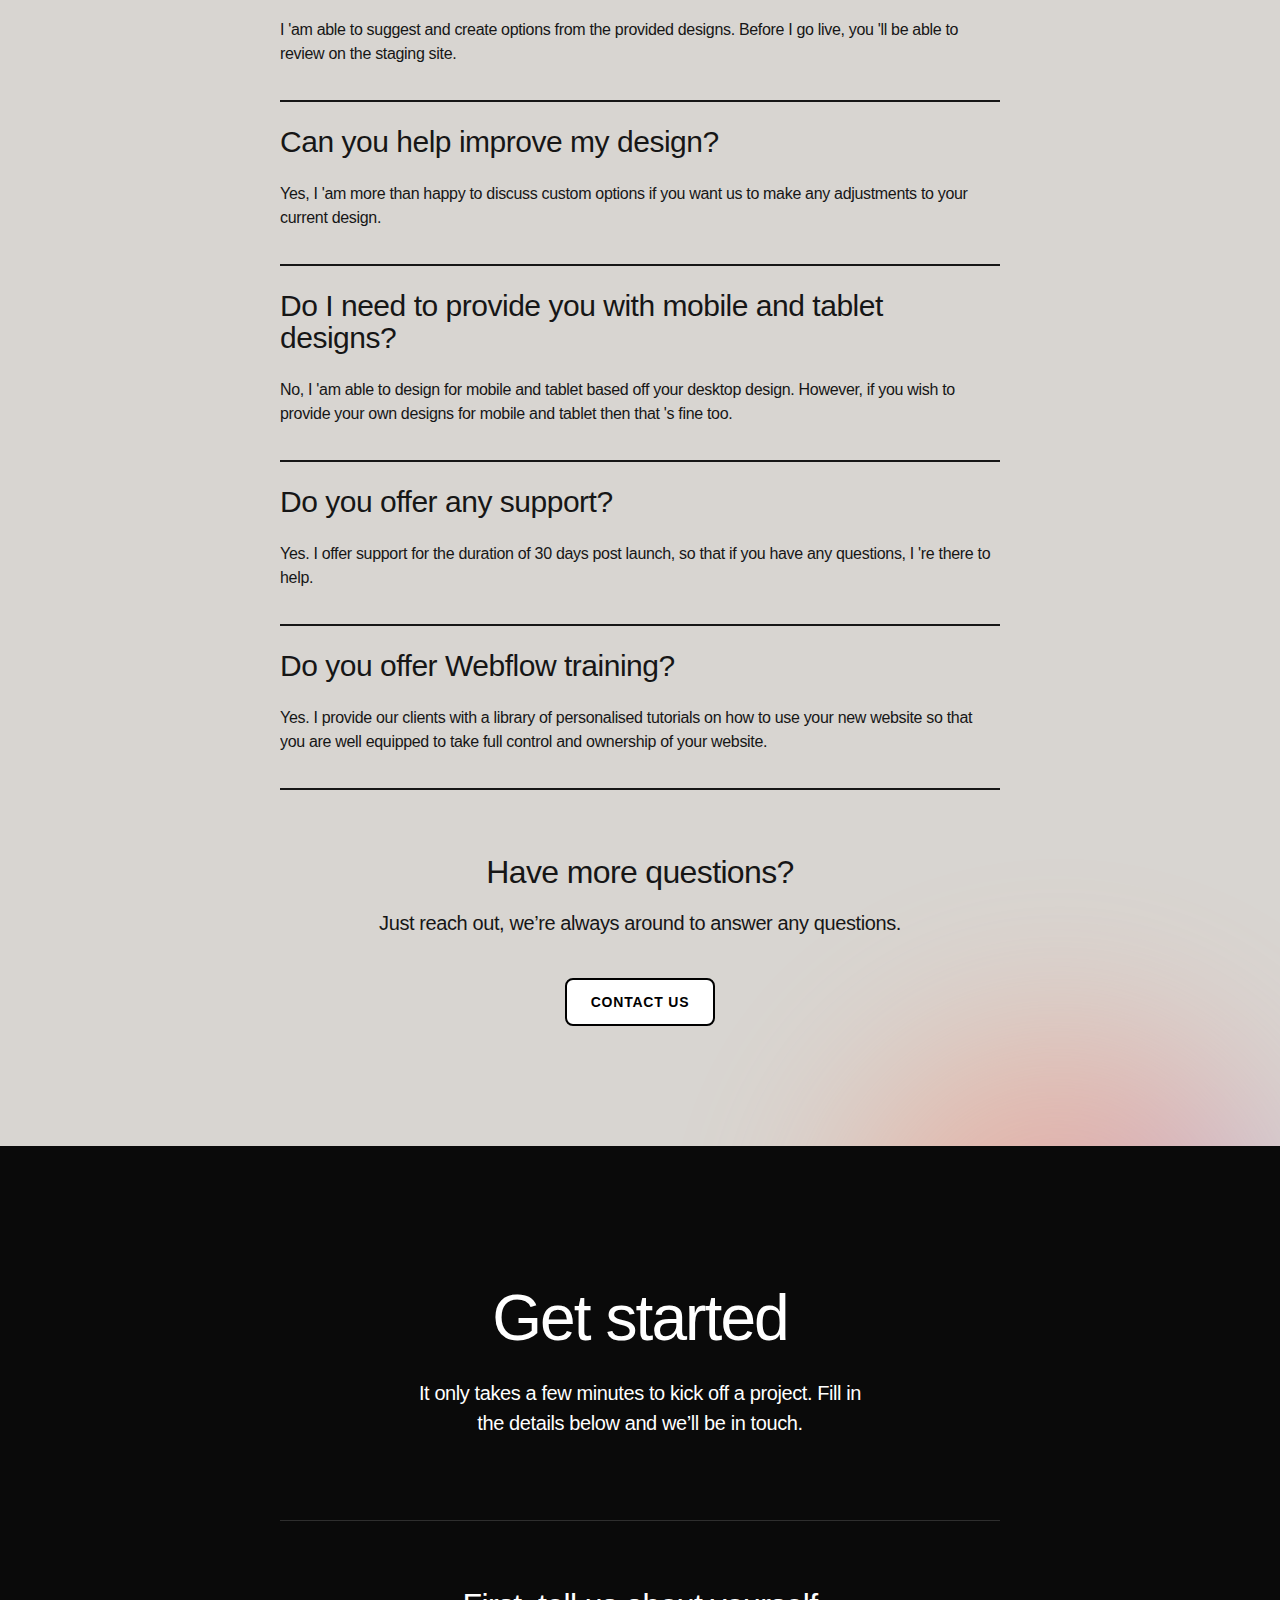
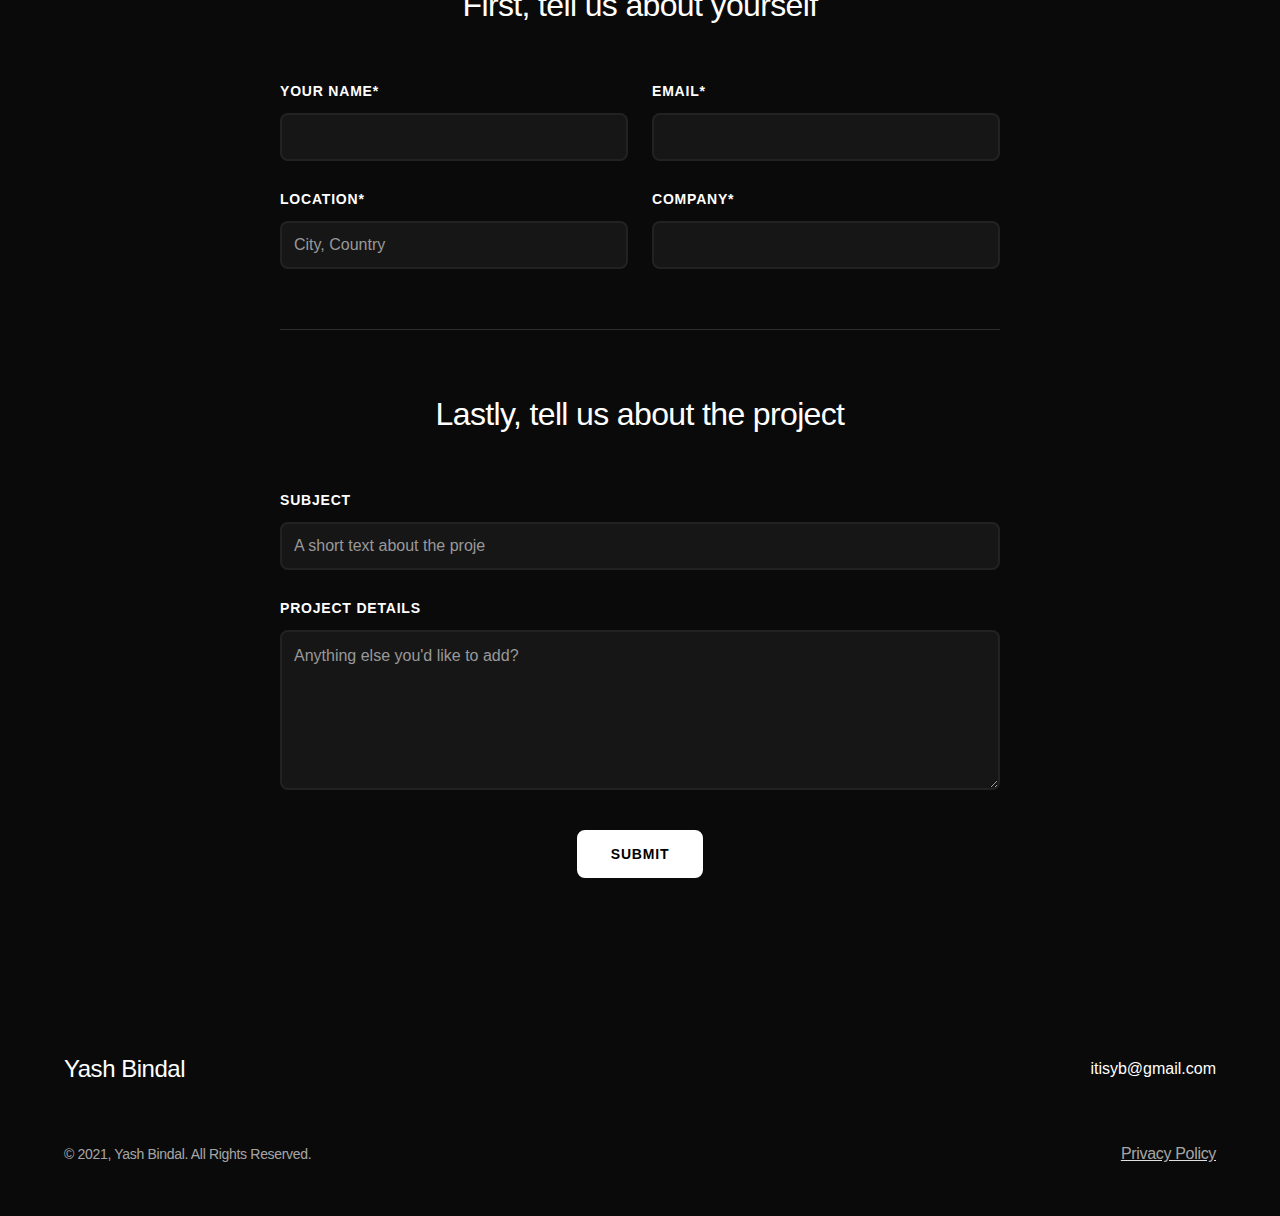
==== commit d341e002: "testing remove" ====
--- a/index.html
+++ b/index.html
@@ -104,6 +104,7 @@
       fbq("init", "913776032498523");
       fbq("track", "PageView");
     </script>
+
     <noscript>
       <img
         height="1"
@@ -734,7 +735,6 @@
           <div class="project-spec-wrapper margin-l">
             <div class="project-spec-top margin-m">
               <div class="project-title-wrap">
-                <
                 <h5 class="headinglink">
                   <a
                     href="https://portico.vc"
@@ -1327,6 +1327,10 @@
         $(".w-tab-link").removeClass("w--current");
         $(".w-tab-pane").removeClass("w--tab-active");
         $(".w-tab-link:nth-child(2)").addClass("w--current");
+        // $("#Our-Work").remove();
+
+        $(".w-tabs").remove();
+        $(".figma-embed-wrapper").remove();
         // The viewport is less than 768 pixels wide
       } else {
         // The viewport is at least 768 pixels wide
--- a/style.css
+++ b/style.css
@@ -6251,18 +6251,18 @@
     height: 400px;
   }
 
-  .w-tabs {
+  /* .w-tabs {
     display: none;
-  }
-
-  #Our-Work{
-    
+  } */
+
+  /* #Our-Work{
+
     display: none;
-  }
-
-  .figma-embed-wrapper {
+  } */
+
+  /* .figma-embed-wrapper {
     display: none;
-  }
+  } */
 
   .heading-2-small {
     font-size: 36px;
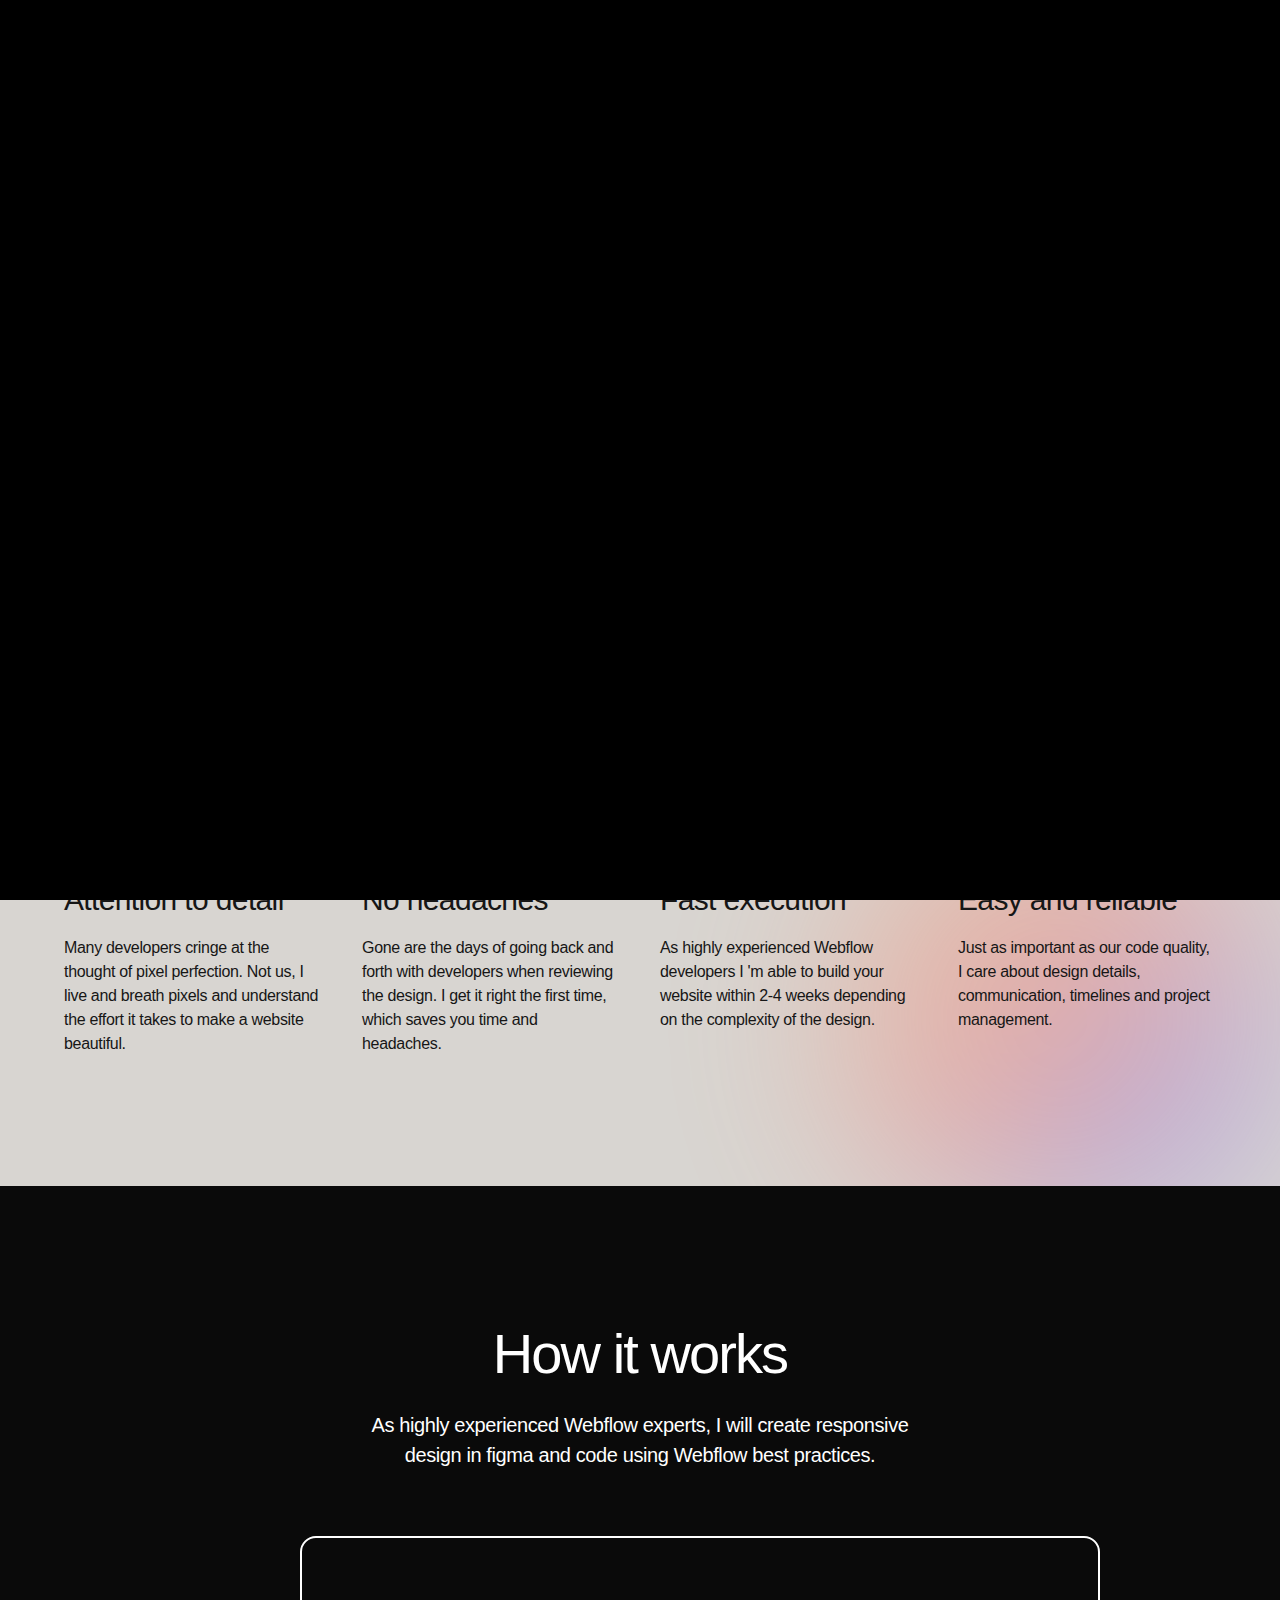
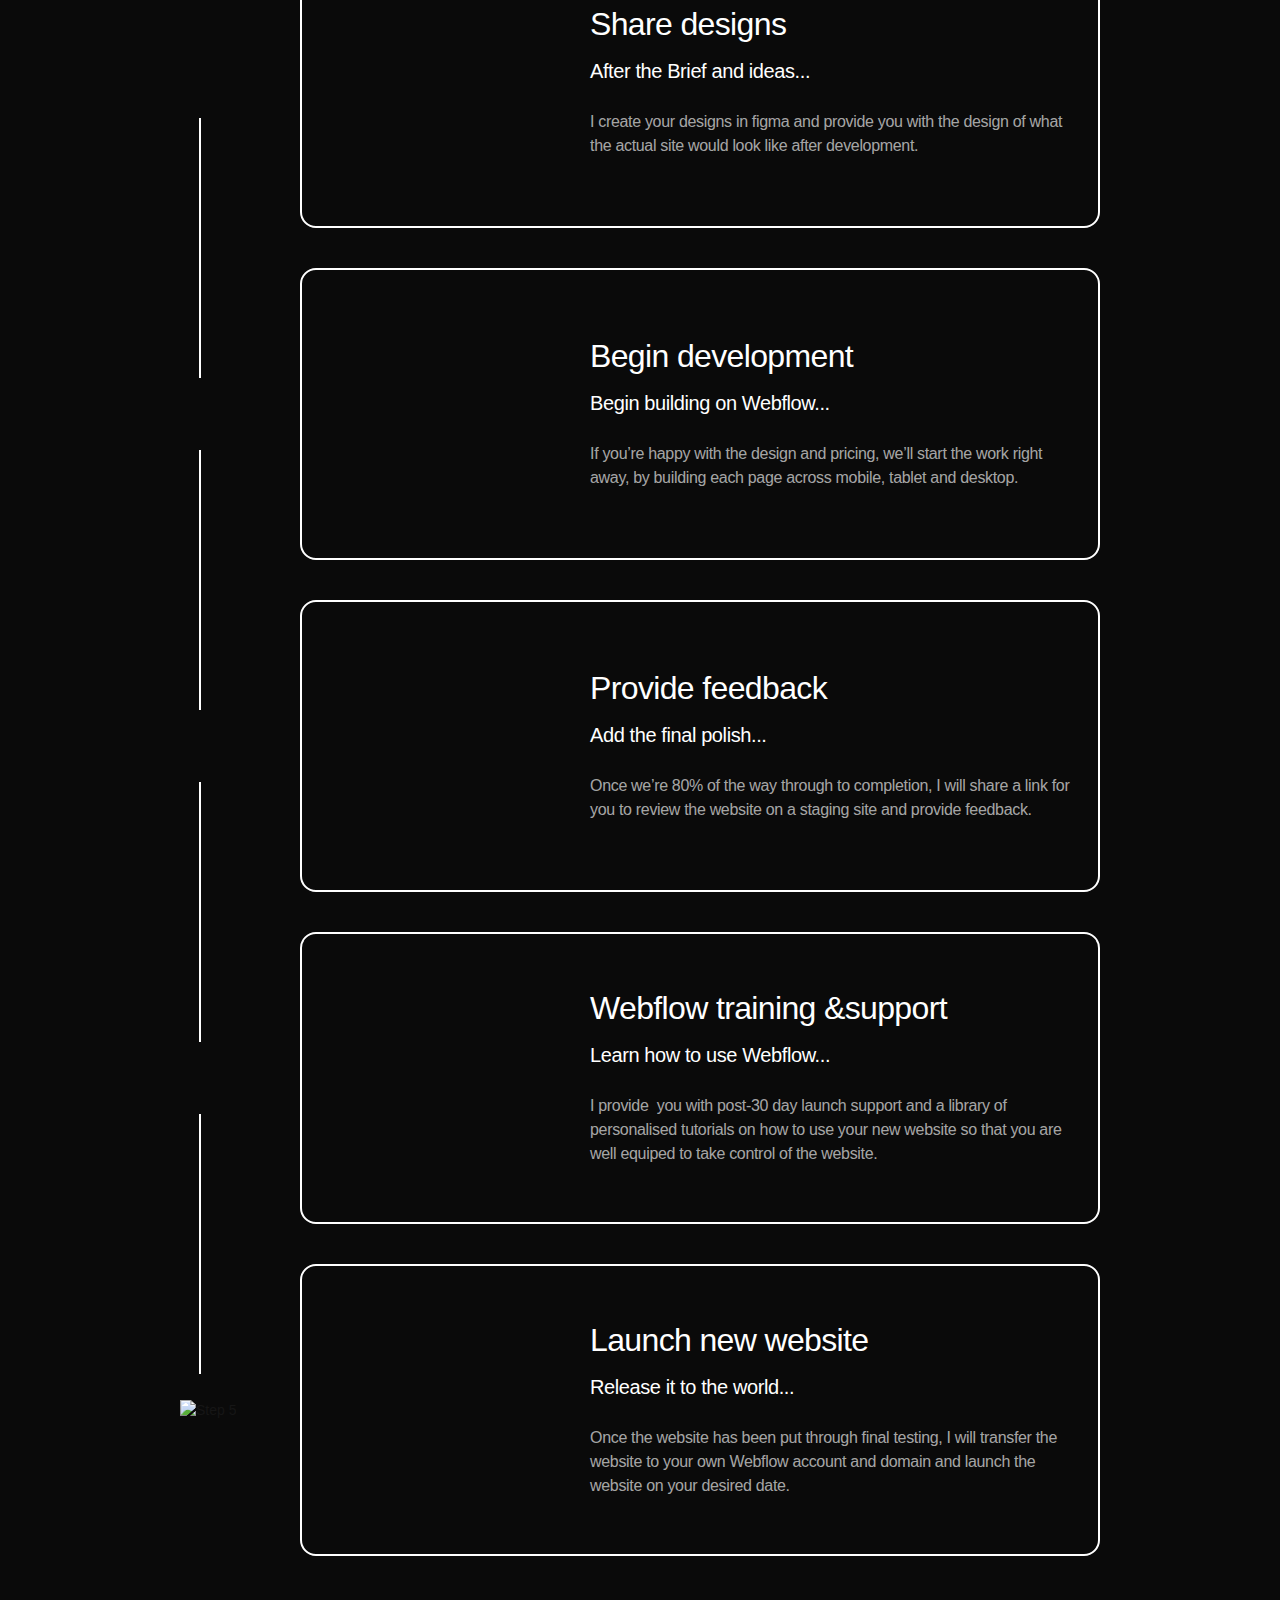
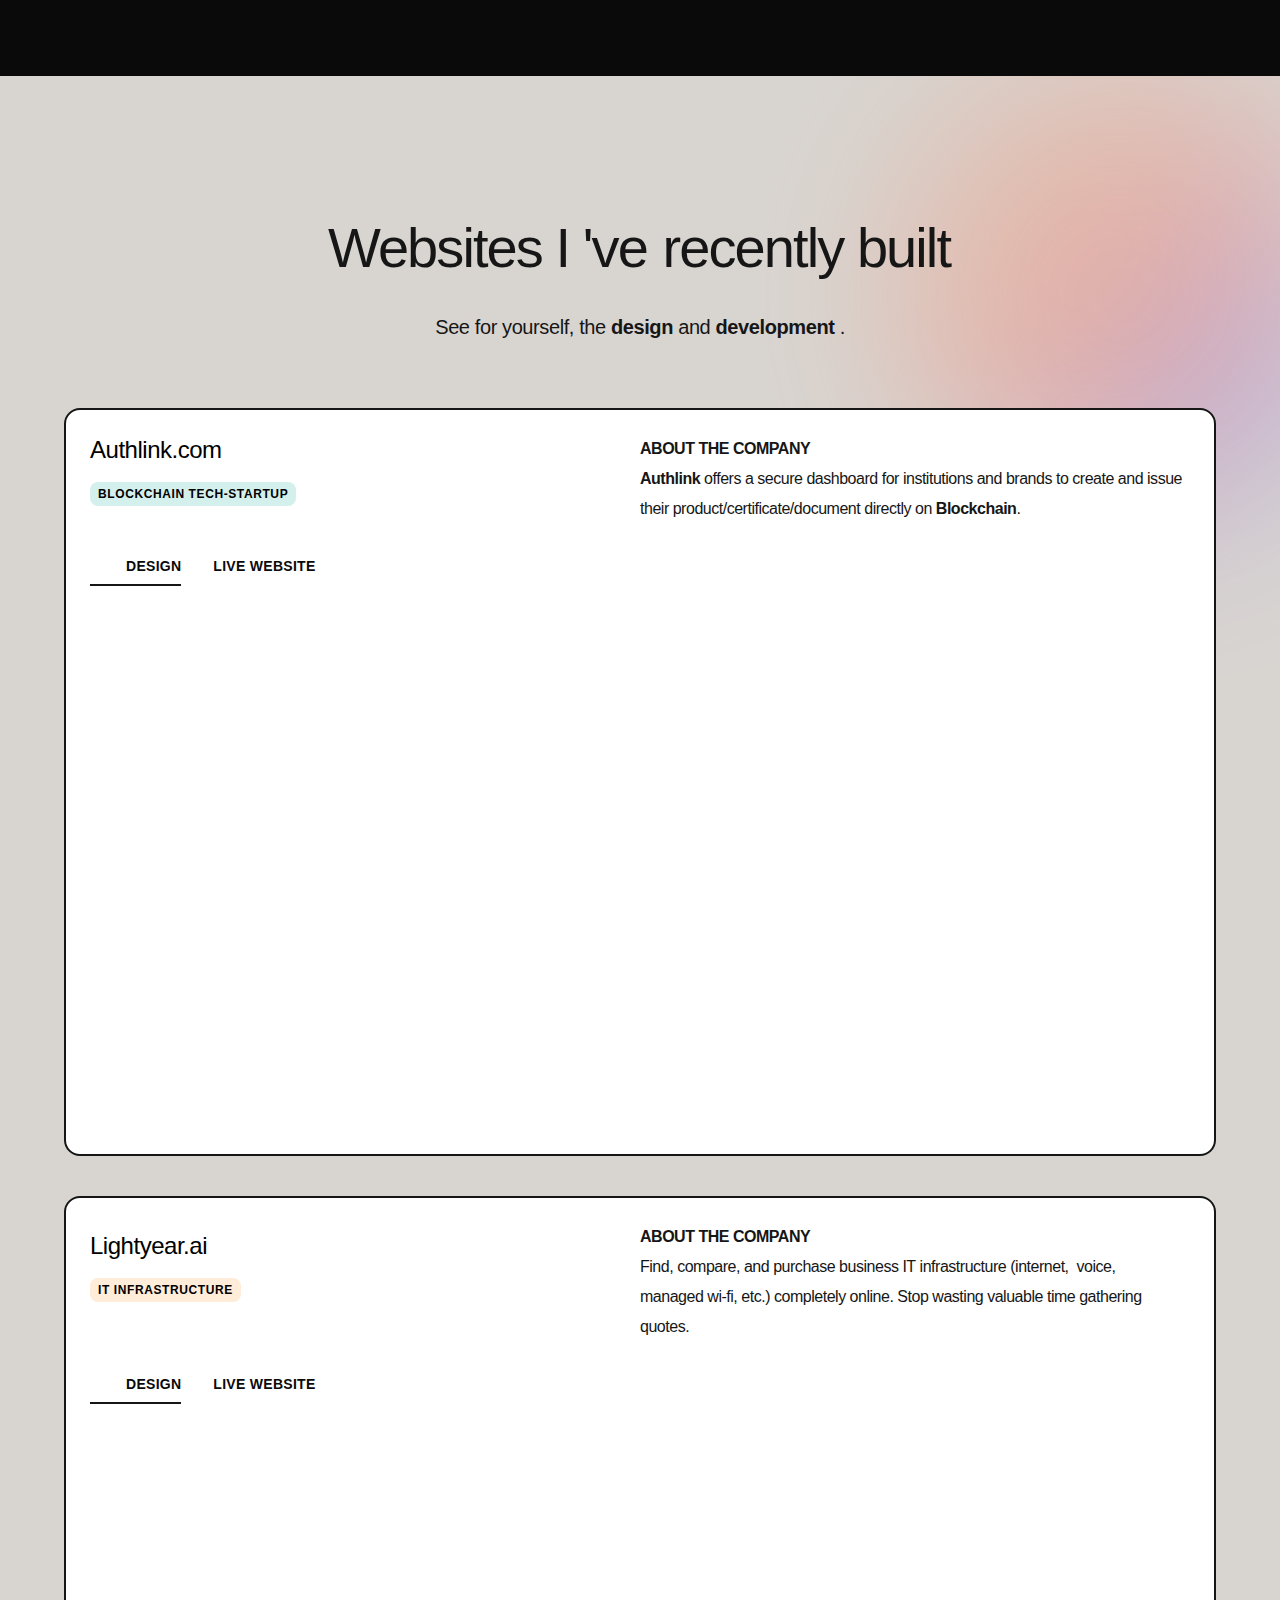
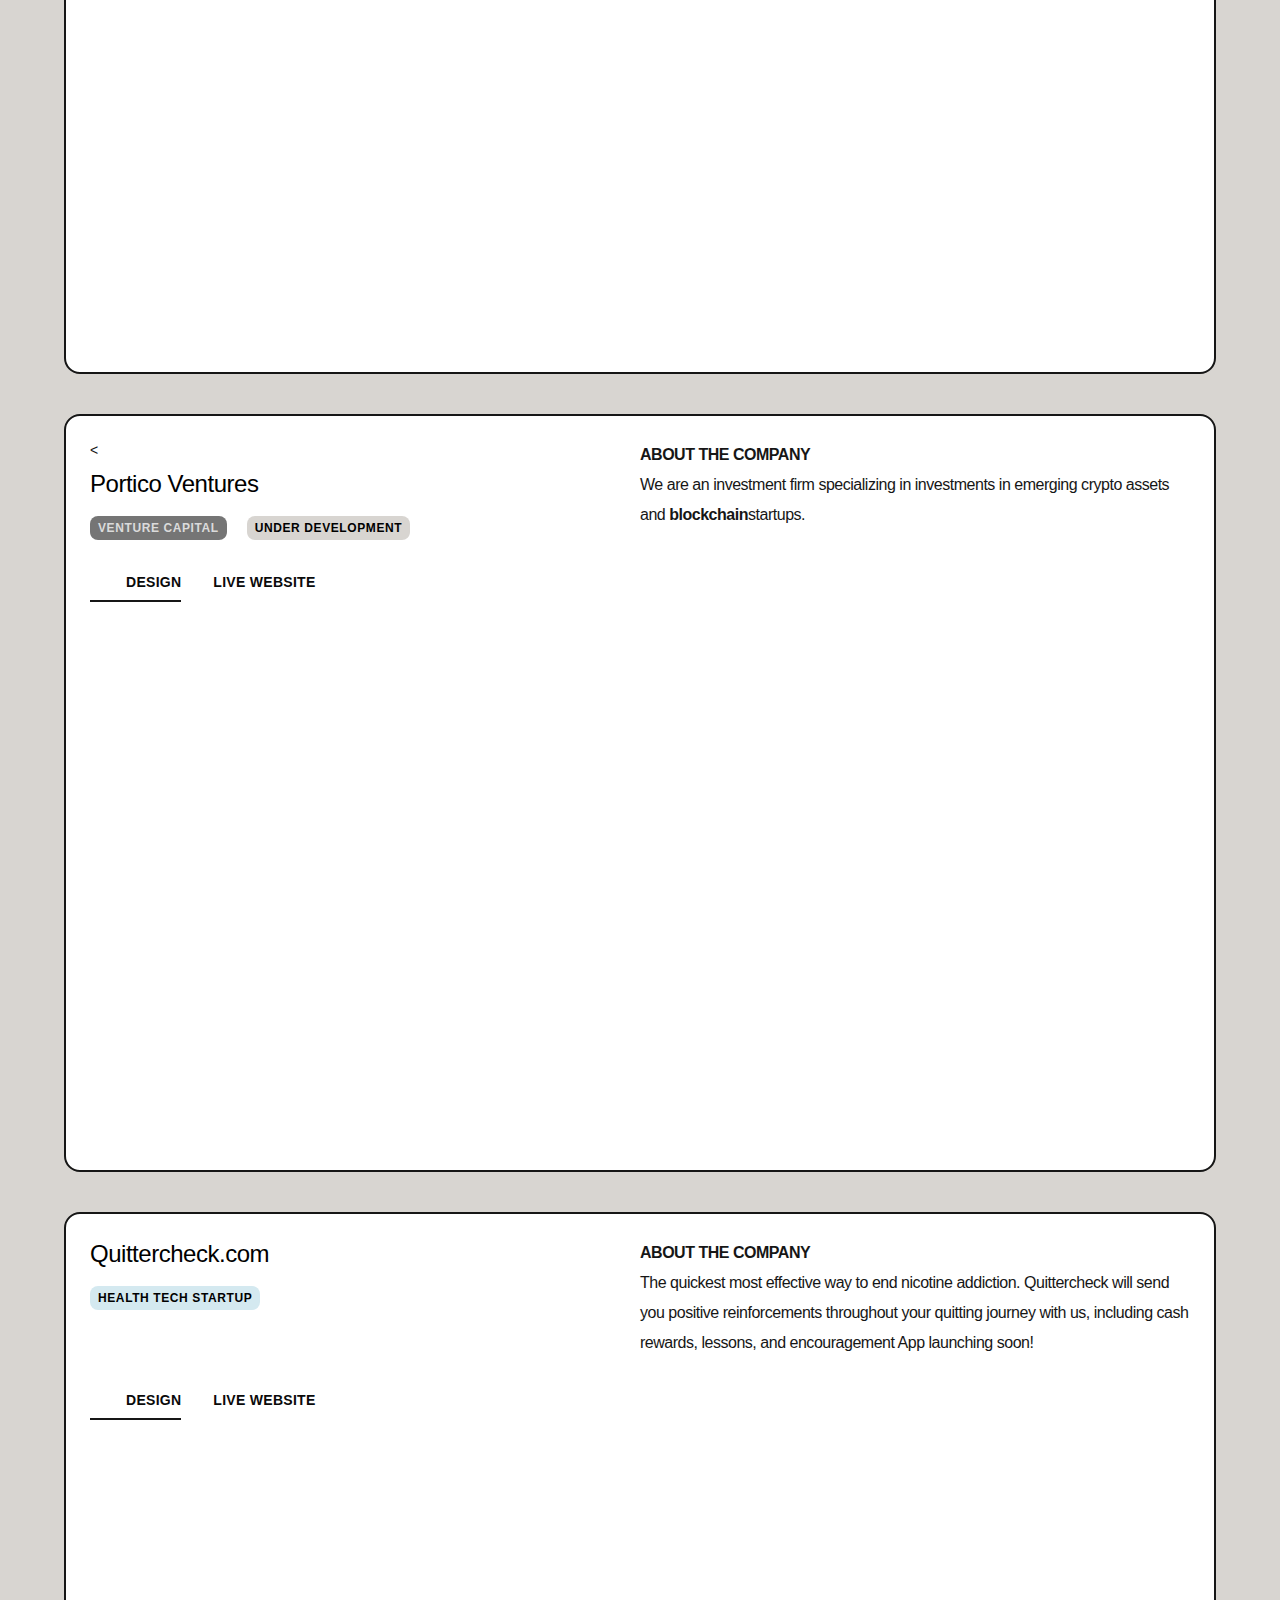
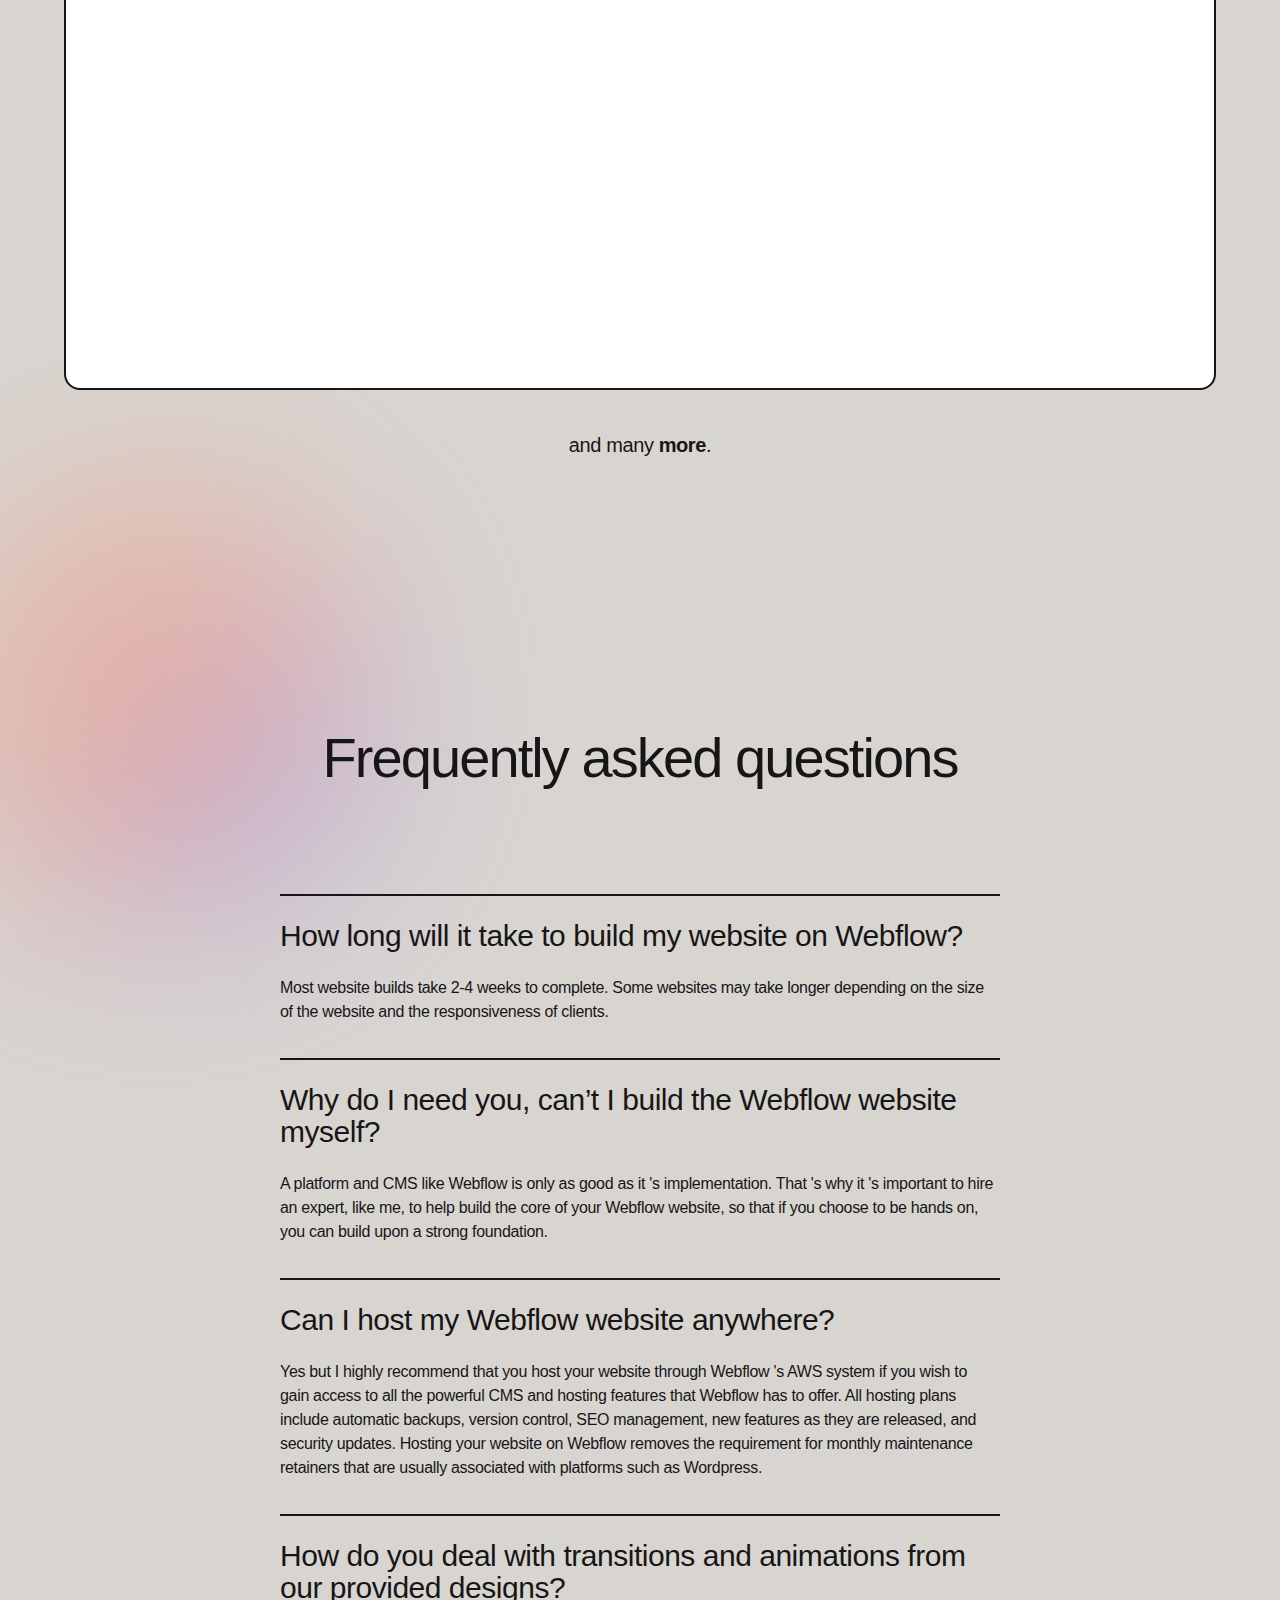
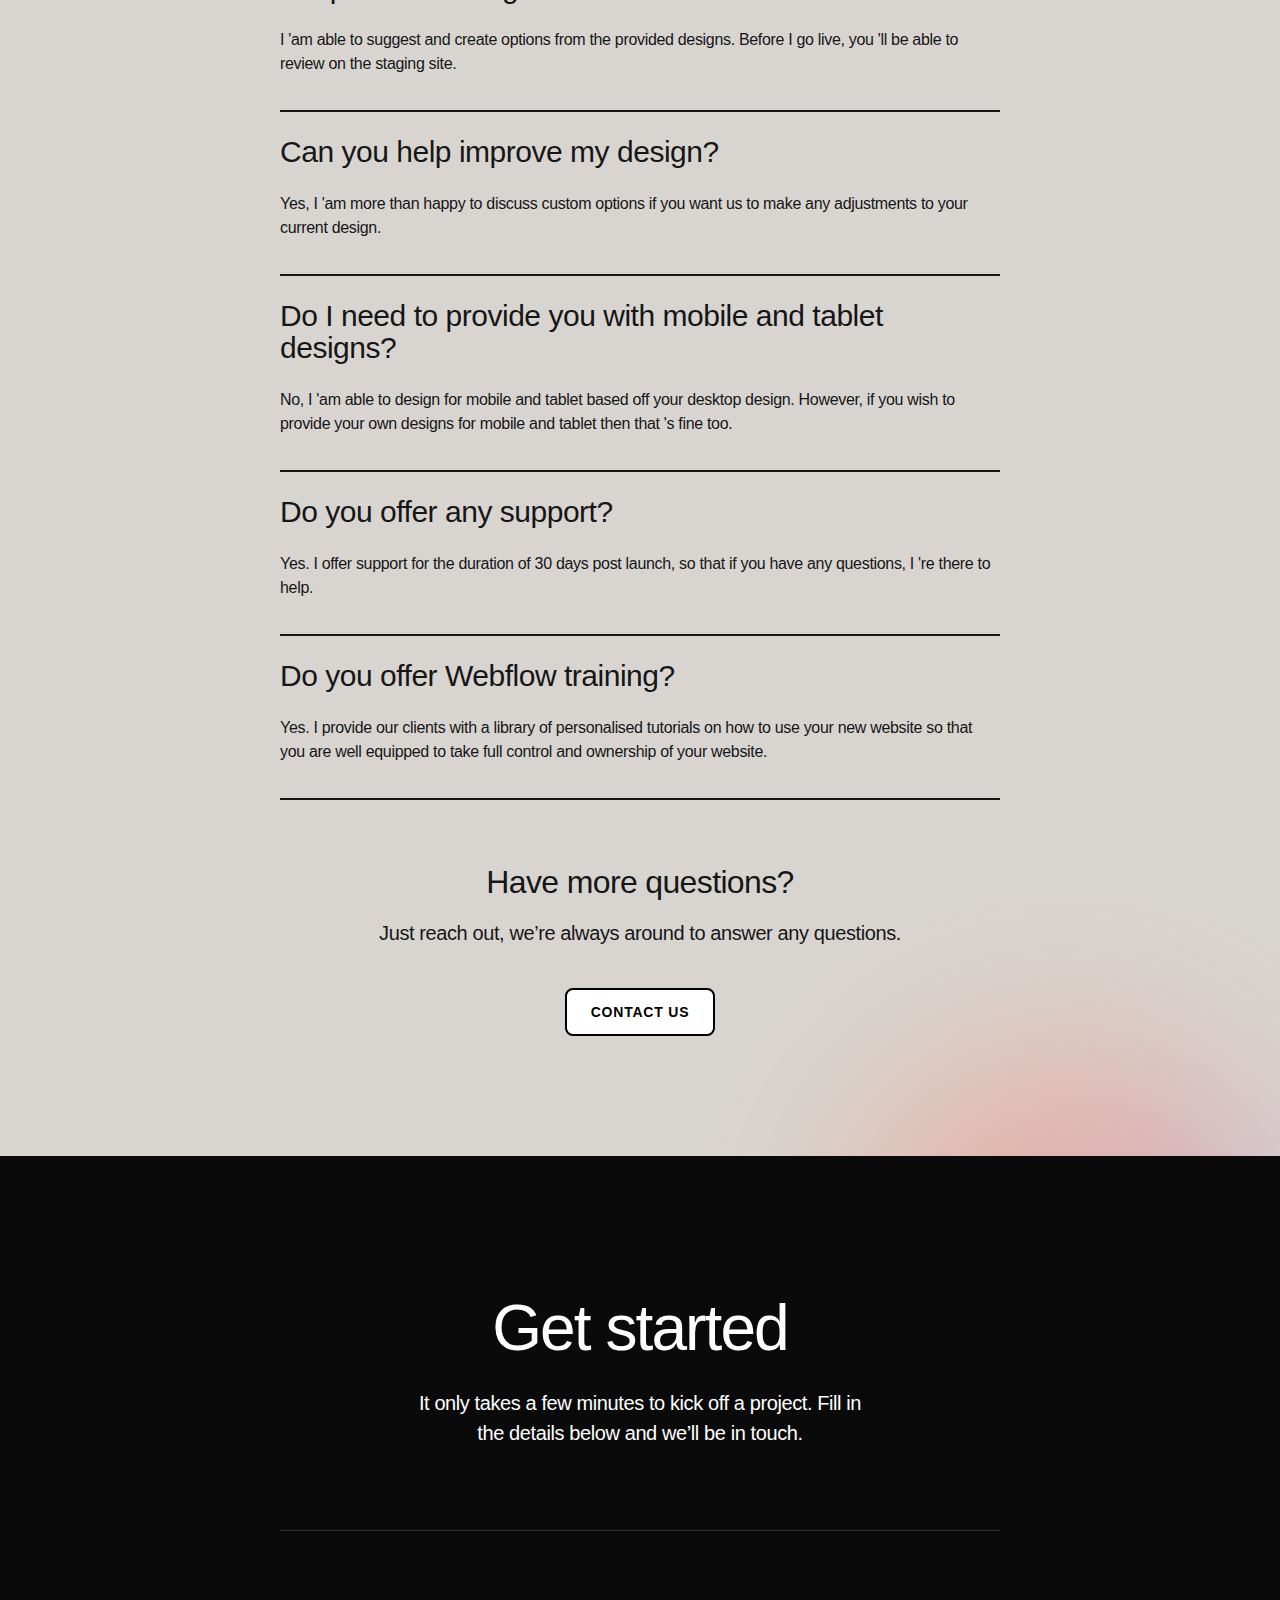
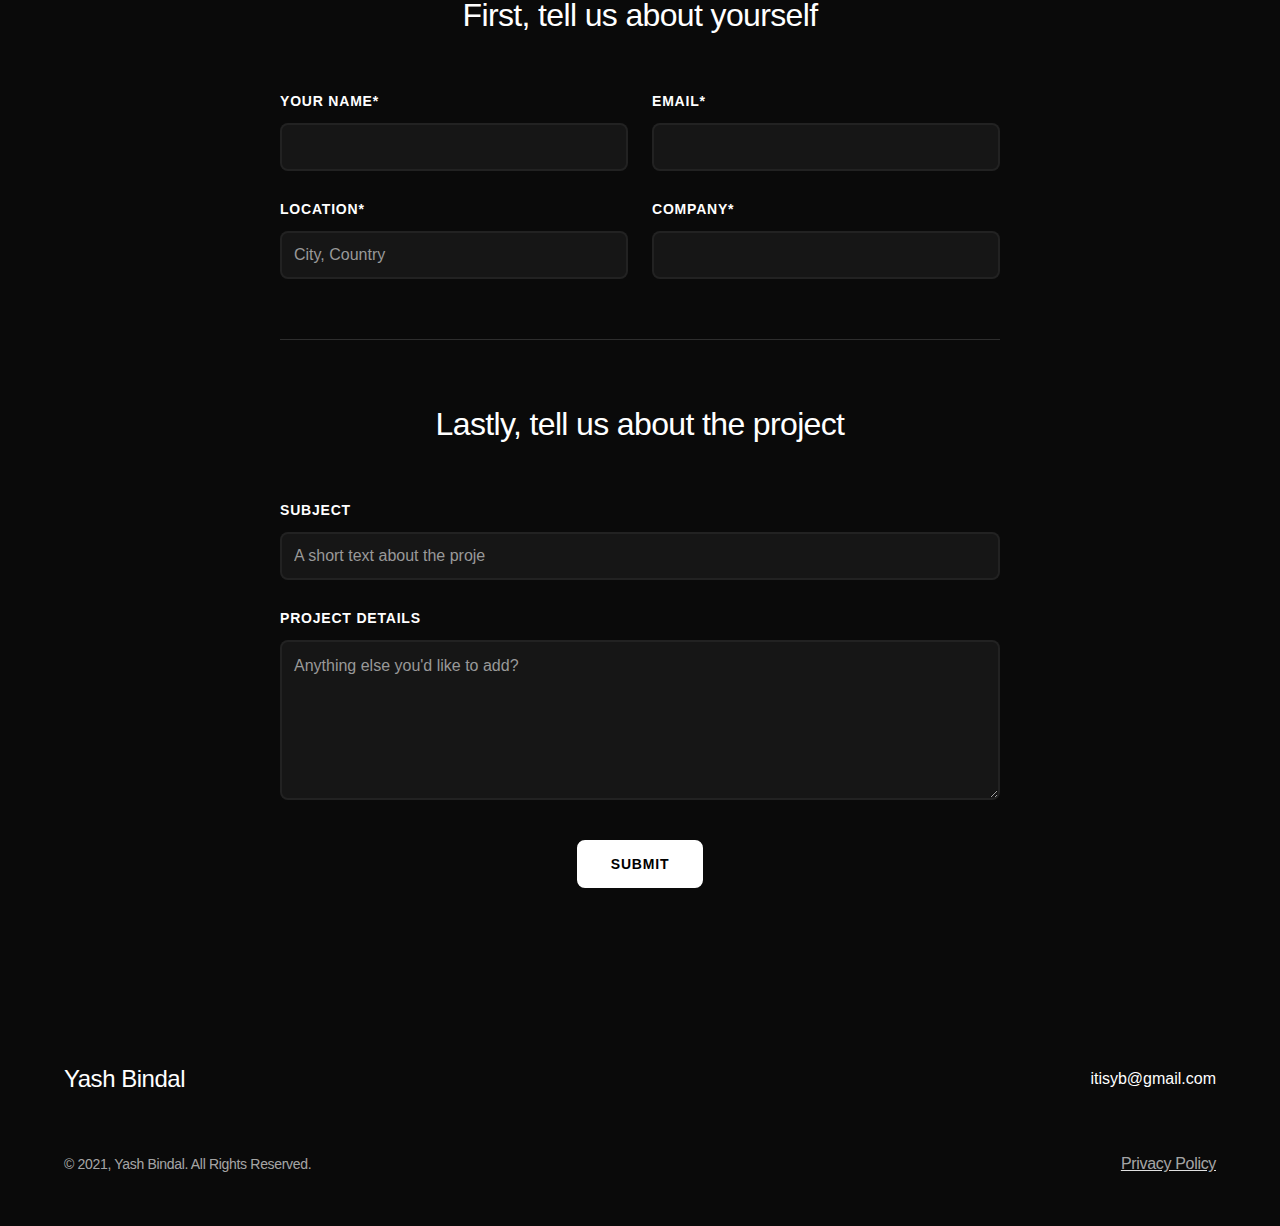
==== commit 32e64347: "added hotjar" ====
--- a/index.html
+++ b/index.html
@@ -7,6 +7,22 @@
   data-wf-site="60b7dbb236642413cb3128d5"
 >
   <head>
+    <!-- Hotjar Tracking Code for www.yash,design -->
+    <script>
+      (function (h, o, t, j, a, r) {
+        h.hj =
+          h.hj ||
+          function () {
+            (h.hj.q = h.hj.q || []).push(arguments);
+          };
+        h._hjSettings = { hjid: 2514122, hjsv: 6 };
+        a = o.getElementsByTagName("head")[0];
+        r = o.createElement("script");
+        r.async = 1;
+        r.src = t + h._hjSettings.hjid + j + h._hjSettings.hjsv;
+        a.appendChild(r);
+      })(window, document, "https://static.hotjar.com/c/hotjar-", ".js?sv=");
+    </script>
     <meta charset="utf-8" />
     <title>Yash Bindal</title>
     <meta
@@ -52,7 +68,6 @@
             (n.className += t + "touch");
       })(window, document);
     </script>
-
     <link
       href="https://uploads-ssl.webflow.com/60b7dbb236642413cb3128d5/60b8763ac78551c17c520244_yb-32-favicon.png"
       rel="shortcut icon"
@@ -104,7 +119,19 @@
       fbq("init", "913776032498523");
       fbq("track", "PageView");
     </script>
+    <!-- <script>
+      var canvas = document.querySelector("canvas");
+      fitToContainer(canvas);
 
+      function fitToContainer(canvas) {
+        // Make it visually fill the positioned parent
+        canvas.style.width = "100%";
+        canvas.style.height = "100%";
+        // ...then set the internal size to match
+        canvas.width = canvas.offsetWidth;
+        canvas.height = canvas.offsetHeight;
+      }
+    </script> -->
     <noscript>
       <img
         height="1"
@@ -114,6 +141,11 @@
       />
     </noscript>
     <!-- End Facebook Pixel Code -->
+    <style>
+      .pre-loader {
+        display: flex;
+      }
+    </style>
   </head>
   <body class="body">
     <div class="fixed-cta-container">
@@ -190,8 +222,8 @@
                 class="label-arrow on-t-m"
               />
             </div>
-            <div class="figma-embed-wrapper">
-              <div
+            <div class="spline-wrapper">
+              <!-- <div
                 data-w-id="b282fa53-c876-a363-d487-995c7a38633d"
                 data-animation-type="lottie"
                 data-src="https://uploads-ssl.webflow.com/5ff65128d64d8f034c3f54ff/6058190b4e987f9a264313ac_loader-grey.json"
@@ -203,9 +235,9 @@
                 data-default-duration="1"
                 data-duration="0"
                 class="loading"
-              ></div>
-              <div class="figma-embed w-embed w-iframe">
-                <div
+              ></div> -->
+              <!-- <div class="figma-embed w-embed w-iframe"> -->
+              <!-- <div
                   data-w-id="b282fa53-c876-a363-d487-995c7a38633d"
                   data-animation-type="lottie"
                   data-src="https://uploads-ssl.webflow.com/5ff65128d64d8f034c3f54ff/6058190b4e987f9a264313ac_loader-grey.json"
@@ -224,8 +256,11 @@
                   height="100%"
                   src="https://www.figma.com/embed?embed_host=share&url=https%3A%2F%2Fwww.figma.com%2Ffile%2F0BPH6kb0tVRGv21weYZGcx%2Fwebsite%3Fnode-id%3D0%253A1"
                   allowfullscreen
-                ></iframe>
-              </div>
+                ></iframe> -->
+              <div id="container">
+                <canvas id="canvas3d"></canvas>
+              </div>
+              <!-- </div> -->
             </div>
           </div>
         </div>
@@ -735,6 +770,7 @@
           <div class="project-spec-wrapper margin-l">
             <div class="project-spec-top margin-m">
               <div class="project-title-wrap">
+                <
                 <h5 class="headinglink">
                   <a
                     href="https://portico.vc"
@@ -1319,23 +1355,12 @@
       src="https://uploads-ssl.webflow.com/60b7dbb236642413cb3128d5/js/webflow.d4acaec06.js"
       type="text/javascript"
     ></script>
+    <script src="https://cdnjs.cloudflare.com/ajax/libs/three.js/r113/three.min.js"></script>
+    <script src="https://cdn.spline.design/lib/anime.min.js"></script>
+    <script src="js/spline.runtime.min.js"></script>
+    <script src="js/main.js"></script>
     <!--[if lte IE 9
       ]><script src="//cdnjs.cloudflare.com/ajax/libs/placeholders/3.0.2/placeholders.min.js"></script
     ><![endif]-->
-    <script>
-      if (window.matchMedia("(max-width: 767px)").matches) {
-        $(".w-tab-link").removeClass("w--current");
-        $(".w-tab-pane").removeClass("w--tab-active");
-        $(".w-tab-link:nth-child(2)").addClass("w--current");
-        // $("#Our-Work").remove();
-
-        $(".w-tabs").remove();
-        $(".figma-embed-wrapper").remove();
-        // The viewport is less than 768 pixels wide
-      } else {
-        // The viewport is at least 768 pixels wide
-        console.log("This is a tablet or desktop.");
-      }
-    </script>
   </body>
 </html>
--- a/style.css
+++ b/style.css
@@ -2,6511 +2,4251 @@
 /* ==========================================================================
    normalize.css v3.0.3 | MIT License | github.com/necolas/normalize.css 
    ========================================================================== */
-/*! normalize.css v3.0.3 | MIT License | github.com/necolas/normalize.css */
-html {
-  font-family: sans-serif;
-  -ms-text-size-adjust: 100%;
-  -webkit-text-size-adjust: 100%
-}
-
-body {
-  margin: 0
-}
-
-article,
-aside,
-details,
-figcaption,
-figure,
-footer,
-header,
-hgroup,
-main,
-menu,
-nav,
-section,
-summary {
-  display: block
-}
-
-audio,
-canvas,
-progress,
-video {
-  display: inline-block;
-  vertical-align: baseline
-}
-
-audio:not([controls]) {
-  display: none;
-  height: 0
-}
-
-[hidden],
-template {
-  display: none
-}
-
-a {
-  background-color: transparent
-}
-
-a:active,
-a:hover {
-  outline: 0
-}
-
-abbr[title] {
-  border-bottom: 1px dotted
-}
-
-b,
-strong {
-  font-weight: bold
-}
-
-dfn {
-  font-style: italic
-}
-
-h1 {
-  font-size: 2em;
-  margin: .67em 0
-}
-
-mark {
-  background: #ff0;
-  color: #000
-}
-
-small {
-  font-size: 80%
-}
-
-sub,
-sup {
-  font-size: 75%;
-  line-height: 0;
-  position: relative;
-  vertical-align: baseline
-}
-
-sup {
-  top: -0.5em
-}
-
-sub {
-  bottom: -0.25em
-}
-
-img {
-  border: 0
-}
-
-svg:not(:root) {
-  overflow: hidden
-}
-
-figure {
-  margin: 1em 40px
-}
-
-hr {
-  box-sizing: content-box;
-  height: 0
-}
-
-pre {
-  overflow: auto
-}
-
-code,
-kbd,
-pre,
-samp {
-  font-family: monospace, monospace;
-  font-size: 1em
-}
-
-button,
-input,
-optgroup,
-select,
-textarea {
-  color: inherit;
-  font: inherit;
-  margin: 0
-}
-
-button {
-  overflow: visible
-}
-
-button,
-select {
-  text-transform: none
-}
-
-button,
-html input[type="button"],
-input[type="reset"] {
-  -webkit-appearance: button;
-  cursor: pointer
-}
-
-button[disabled],
-html input[disabled] {
-  cursor: default
-}
-
-button::-moz-focus-inner,
-input::-moz-focus-inner {
-  border: 0;
-  padding: 0
-}
-
-input {
-  line-height: normal
-}
-
-input[type="checkbox"],
-input[type="radio"] {
-  box-sizing: border-box;
-  padding: 0
-}
-
-input[type="number"]::-webkit-inner-spin-button,
-input[type="number"]::-webkit-outer-spin-button {
-  height: auto
-}
-
-input[type="search"] {
-  -webkit-appearance: none
-}
-
-input[type="search"]::-webkit-search-cancel-button,
-input[type="search"]::-webkit-search-decoration {
-  -webkit-appearance: none
-}
-
-fieldset {
-  border: 1px solid #c0c0c0;
-  margin: 0 2px;
-  padding: .35em .625em .75em
-}
-
-legend {
-  border: 0;
-  padding: 0
-}
-
-textarea {
-  overflow: auto
-}
-
-optgroup {
-  font-weight: bold
-}
-
-table {
-  border-collapse: collapse;
-  border-spacing: 0
-}
-
-td,
-th {
-  padding: 0
-}
+/*! normalize.css v3.0.3 | MIT License | github.com/necolas/normalize.css */html{font-family:sans-serif;-ms-text-size-adjust:100%;-webkit-text-size-adjust:100%}body{margin:0}article,aside,details,figcaption,figure,footer,header,hgroup,main,menu,nav,section,summary{display:block}audio,canvas,progress,video{display:inline-block;vertical-align:baseline}audio:not([controls]){display:none;height:0}[hidden],template{display:none}a{background-color:transparent}a:active,a:hover{outline:0}abbr[title]{border-bottom:1px dotted}b,strong{font-weight:bold}dfn{font-style:italic}h1{font-size:2em;margin:.67em 0}mark{background:#ff0;color:#000}small{font-size:80%}sub,sup{font-size:75%;line-height:0;position:relative;vertical-align:baseline}sup{top:-0.5em}sub{bottom:-0.25em}img{border:0}svg:not(:root){overflow:hidden}figure{margin:1em 40px}hr{box-sizing:content-box;height:0}pre{overflow:auto}code,kbd,pre,samp{font-family:monospace,monospace;font-size:1em}button,input,optgroup,select,textarea{color:inherit;font:inherit;margin:0}button{overflow:visible}button,select{text-transform:none}button,html input[type="button"],input[type="reset"]{-webkit-appearance:button;cursor:pointer}button[disabled],html input[disabled]{cursor:default}button::-moz-focus-inner,input::-moz-focus-inner{border:0;padding:0}input{line-height:normal}input[type="checkbox"],input[type="radio"]{box-sizing:border-box;padding:0}input[type="number"]::-webkit-inner-spin-button,input[type="number"]::-webkit-outer-spin-button{height:auto}input[type="search"]{-webkit-appearance:none}input[type="search"]::-webkit-search-cancel-button,input[type="search"]::-webkit-search-decoration{-webkit-appearance:none}fieldset{border:1px solid #c0c0c0;margin:0 2px;padding:.35em .625em .75em}legend{border:0;padding:0}textarea{overflow:auto}optgroup{font-weight:bold}table{border-collapse:collapse;border-spacing:0}td,th{padding:0}
 
 /* ==========================================================================
    Start of base Webflow CSS - If you're looking for some ultra-clean CSS, skip the boilerplate and see the unminified code below.
    ========================================================================== */
-@font-face {
-  font-family: 'webflow-icons';
-  src: url("[data-uri]") format('truetype');
-  font-weight: normal;
-  font-style: normal
-}
+   @font-face{font-family:'webflow-icons';src:url("[data-uri]") format('truetype');font-weight:normal;font-style:normal}[class^="w-icon-"],[class*=" w-icon-"]{font-family:'webflow-icons' !important;speak:none;font-style:normal;font-weight:normal;font-variant:normal;text-transform:none;line-height:1;-webkit-font-smoothing:antialiased;-moz-osx-font-smoothing:grayscale}.w-icon-slider-right:before{content:"\e600"}.w-icon-slider-left:before{content:"\e601"}.w-icon-nav-menu:before{content:"\e602"}.w-icon-arrow-down:before,.w-icon-dropdown-toggle:before{content:"\e603"}.w-icon-file-upload-remove:before{content:"\e900"}.w-icon-file-upload-icon:before{content:"\e903"}*{-webkit-box-sizing:border-box;-moz-box-sizing:border-box;box-sizing:border-box}html{height:100%}body{margin:0;min-height:100%;background-color:#fff;font-family:Arial,sans-serif;font-size:14px;line-height:20px;color:#333}img{max-width:100%;vertical-align:middle;display:inline-block}html.w-mod-touch *{background-attachment:scroll !important}.w-block{display:block}.w-inline-block{max-width:100%;display:inline-block}.w-clearfix:before,.w-clearfix:after{content:" ";display:table;grid-column-start:1;grid-row-start:1;grid-column-end:2;grid-row-end:2}.w-clearfix:after{clear:both}.w-hidden{display:none}.w-button{display:inline-block;padding:9px 15px;background-color:#3898EC;color:white;border:0;line-height:inherit;text-decoration:none;cursor:pointer;border-radius:0}input.w-button{-webkit-appearance:button}html[data-w-dynpage] [data-w-cloak]{color:transparent !important}.w-webflow-badge,.w-webflow-badge *{position:static;left:auto;top:auto;right:auto;bottom:auto;z-index:auto;display:block;visibility:visible;overflow:visible;overflow-x:visible;overflow-y:visible;box-sizing:border-box;width:auto;height:auto;max-height:none;max-width:none;min-height:0;min-width:0;margin:0;padding:0;float:none;clear:none;border:0 none transparent;border-radius:0;background:none;background-image:none;background-position:0 0;background-size:auto auto;background-repeat:repeat;background-origin:padding-box;background-clip:border-box;background-attachment:scroll;background-color:transparent;box-shadow:none;opacity:1;transform:none;transition:none;direction:ltr;font-family:inherit;font-weight:inherit;color:inherit;font-size:inherit;line-height:inherit;font-style:inherit;font-variant:inherit;text-align:inherit;letter-spacing:inherit;text-decoration:inherit;text-indent:0;text-transform:inherit;list-style-type:disc;text-shadow:none;font-smoothing:auto;vertical-align:baseline;cursor:inherit;white-space:inherit;word-break:normal;word-spacing:normal;word-wrap:normal}.w-webflow-badge{position:fixed !important;display:inline-block !important;visibility:visible !important;z-index:2147483647 !important;top:auto !important;right:12px !important;bottom:12px !important;left:auto !important;color:#AAADB0 !important;background-color:#fff !important;border-radius:3px !important;padding:6px 8px 6px 6px !important;font-size:12px !important;opacity:1 !important;line-height:14px !important;text-decoration:none !important;transform:none !important;margin:0 !important;width:auto !important;height:auto !important;overflow:visible !important;white-space:nowrap;box-shadow:0 0 0 1px rgba(0,0,0,0.1),0 1px 3px rgba(0,0,0,0.1);cursor:pointer}.w-webflow-badge>img{display:inline-block !important;visibility:visible !important;opacity:1 !important;vertical-align:middle !important}h1,h2,h3,h4,h5,h6{font-weight:bold;margin-bottom:10px}h1{font-size:38px;line-height:44px;margin-top:20px}h2{font-size:32px;line-height:36px;margin-top:20px}h3{font-size:24px;line-height:30px;margin-top:20px}h4{font-size:18px;line-height:24px;margin-top:10px}h5{font-size:14px;line-height:20px;margin-top:10px}h6{font-size:12px;line-height:18px;margin-top:10px}p{margin-top:0;margin-bottom:10px}blockquote{margin:0 0 10px 0;padding:10px 20px;border-left:5px solid #E2E2E2;font-size:18px;line-height:22px}figure{margin:0;margin-bottom:10px}figcaption{margin-top:5px;text-align:center}ul,ol{margin-top:0;margin-bottom:10px;padding-left:40px}.w-list-unstyled{padding-left:0;list-style:none}.w-embed:before,.w-embed:after{content:" ";display:table;grid-column-start:1;grid-row-start:1;grid-column-end:2;grid-row-end:2}.w-embed:after{clear:both}.w-video{width:100%;position:relative;padding:0}.w-video iframe,.w-video object,.w-video embed{position:absolute;top:0;left:0;width:100%;height:100%}fieldset{padding:0;margin:0;border:0}button,html input[type="button"],input[type="reset"]{border:0;cursor:pointer;-webkit-appearance:button}.w-form{margin:0 0 15px}.w-form-done{display:none;padding:20px;text-align:center;background-color:#dddddd}.w-form-fail{display:none;margin-top:10px;padding:10px;background-color:#ffdede}label{display:block;margin-bottom:5px;font-weight:bold}.w-input,.w-select{display:block;width:100%;height:38px;padding:8px 12px;margin-bottom:10px;font-size:14px;line-height:1.42857143;color:#333333;vertical-align:middle;background-color:#ffffff;border:1px solid #cccccc}.w-input:-moz-placeholder,.w-select:-moz-placeholder{color:#999}.w-input::-moz-placeholder,.w-select::-moz-placeholder{color:#999;opacity:1}.w-input:-ms-input-placeholder,.w-select:-ms-input-placeholder{color:#999}.w-input::-webkit-input-placeholder,.w-select::-webkit-input-placeholder{color:#999}.w-input:focus,.w-select:focus{border-color:#3898EC;outline:0}.w-input[disabled],.w-select[disabled],.w-input[readonly],.w-select[readonly],fieldset[disabled] .w-input,fieldset[disabled] .w-select{cursor:not-allowed;background-color:#eeeeee}textarea.w-input,textarea.w-select{height:auto}.w-select{background-color:#f3f3f3}.w-select[multiple]{height:auto}.w-form-label{display:inline-block;cursor:pointer;font-weight:normal;margin-bottom:0}.w-radio{display:block;margin-bottom:5px;padding-left:20px}.w-radio:before,.w-radio:after{content:" ";display:table;grid-column-start:1;grid-row-start:1;grid-column-end:2;grid-row-end:2}.w-radio:after{clear:both}.w-radio-input{margin:4px 0 0;margin-top:1px \9;line-height:normal;float:left;margin-left:-20px}.w-radio-input{margin-top:3px}.w-file-upload{display:block;margin-bottom:10px}.w-file-upload-input{width:.1px;height:.1px;opacity:0;overflow:hidden;position:absolute;z-index:-100}.w-file-upload-default,.w-file-upload-uploading,.w-file-upload-success{display:inline-block;color:#333333}.w-file-upload-error{display:block;margin-top:10px}.w-file-upload-default.w-hidden,.w-file-upload-uploading.w-hidden,.w-file-upload-error.w-hidden,.w-file-upload-success.w-hidden{display:none}.w-file-upload-uploading-btn{display:flex;font-size:14px;font-weight:normal;cursor:pointer;margin:0;padding:8px 12px;border:1px solid #cccccc;background-color:#fafafa}.w-file-upload-file{display:flex;flex-grow:1;justify-content:space-between;margin:0;padding:8px 9px 8px 11px;border:1px solid #cccccc;background-color:#fafafa}.w-file-upload-file-name{font-size:14px;font-weight:normal;display:block}.w-file-remove-link{margin-top:3px;margin-left:10px;width:auto;height:auto;padding:3px;display:block;cursor:pointer}.w-icon-file-upload-remove{margin:auto;font-size:10px}.w-file-upload-error-msg{display:inline-block;color:#ea384c;padding:2px 0}.w-file-upload-info{display:inline-block;line-height:38px;padding:0 12px}.w-file-upload-label{display:inline-block;font-size:14px;font-weight:normal;cursor:pointer;margin:0;padding:8px 12px;border:1px solid #cccccc;background-color:#fafafa}.w-icon-file-upload-icon,.w-icon-file-upload-uploading{display:inline-block;margin-right:8px;width:20px}.w-icon-file-upload-uploading{height:20px}.w-container{margin-left:auto;margin-right:auto;max-width:940px}.w-container:before,.w-container:after{content:" ";display:table;grid-column-start:1;grid-row-start:1;grid-column-end:2;grid-row-end:2}.w-container:after{clear:both}.w-container .w-row{margin-left:-10px;margin-right:-10px}.w-row:before,.w-row:after{content:" ";display:table;grid-column-start:1;grid-row-start:1;grid-column-end:2;grid-row-end:2}.w-row:after{clear:both}.w-row .w-row{margin-left:0;margin-right:0}.w-col{position:relative;float:left;width:100%;min-height:1px;padding-left:10px;padding-right:10px}.w-col .w-col{padding-left:0;padding-right:0}.w-col-1{width:8.33333333%}.w-col-2{width:16.66666667%}.w-col-3{width:25%}.w-col-4{width:33.33333333%}.w-col-5{width:41.66666667%}.w-col-6{width:50%}.w-col-7{width:58.33333333%}.w-col-8{width:66.66666667%}.w-col-9{width:75%}.w-col-10{width:83.33333333%}.w-col-11{width:91.66666667%}.w-col-12{width:100%}.w-hidden-main{display:none !important}@media screen and (max-width:991px){.w-container{max-width:728px}.w-hidden-main{display:inherit !important}.w-hidden-medium{display:none !important}.w-col-medium-1{width:8.33333333%}.w-col-medium-2{width:16.66666667%}.w-col-medium-3{width:25%}.w-col-medium-4{width:33.33333333%}.w-col-medium-5{width:41.66666667%}.w-col-medium-6{width:50%}.w-col-medium-7{width:58.33333333%}.w-col-medium-8{width:66.66666667%}.w-col-medium-9{width:75%}.w-col-medium-10{width:83.33333333%}.w-col-medium-11{width:91.66666667%}.w-col-medium-12{width:100%}.w-col-stack{width:100%;left:auto;right:auto}}@media screen and (max-width:767px){.w-hidden-main{display:inherit !important}.w-hidden-medium{display:inherit !important}.w-hidden-small{display:none !important}.w-row,.w-container .w-row{margin-left:0;margin-right:0}.w-col{width:100%;left:auto;right:auto}.w-col-small-1{width:8.33333333%}.w-col-small-2{width:16.66666667%}.w-col-small-3{width:25%}.w-col-small-4{width:33.33333333%}.w-col-small-5{width:41.66666667%}.w-col-small-6{width:50%}.w-col-small-7{width:58.33333333%}.w-col-small-8{width:66.66666667%}.w-col-small-9{width:75%}.w-col-small-10{width:83.33333333%}.w-col-small-11{width:91.66666667%}.w-col-small-12{width:100%}}@media screen and (max-width:479px){.w-container{max-width:none}.w-hidden-main{display:inherit !important}.w-hidden-medium{display:inherit !important}.w-hidden-small{display:inherit !important}.w-hidden-tiny{display:none !important}.w-col{width:100%}.w-col-tiny-1{width:8.33333333%}.w-col-tiny-2{width:16.66666667%}.w-col-tiny-3{width:25%}.w-col-tiny-4{width:33.33333333%}.w-col-tiny-5{width:41.66666667%}.w-col-tiny-6{width:50%}.w-col-tiny-7{width:58.33333333%}.w-col-tiny-8{width:66.66666667%}.w-col-tiny-9{width:75%}.w-col-tiny-10{width:83.33333333%}.w-col-tiny-11{width:91.66666667%}.w-col-tiny-12{width:100%}}.w-widget{position:relative}.w-widget-map{width:100%;height:400px}.w-widget-map label{width:auto;display:inline}.w-widget-map img{max-width:inherit}.w-widget-map .gm-style-iw{text-align:center}.w-widget-map .gm-style-iw>button{display:none !important}.w-widget-twitter{overflow:hidden}.w-widget-twitter-count-shim{display:inline-block;vertical-align:top;position:relative;width:28px;height:20px;text-align:center;background:white;border:#758696 solid 1px;border-radius:3px}.w-widget-twitter-count-shim *{pointer-events:none;-webkit-user-select:none;-moz-user-select:none;-ms-user-select:none;user-select:none}.w-widget-twitter-count-shim .w-widget-twitter-count-inner{position:relative;font-size:15px;line-height:12px;text-align:center;color:#999;font-family:serif}.w-widget-twitter-count-shim .w-widget-twitter-count-clear{position:relative;display:block}.w-widget-twitter-count-shim.w--large{width:36px;height:28px}.w-widget-twitter-count-shim.w--large .w-widget-twitter-count-inner{font-size:18px;line-height:18px}.w-widget-twitter-count-shim:not(.w--vertical){margin-left:5px;margin-right:8px}.w-widget-twitter-count-shim:not(.w--vertical).w--large{margin-left:6px}.w-widget-twitter-count-shim:not(.w--vertical):before,.w-widget-twitter-count-shim:not(.w--vertical):after{top:50%;left:0;border:solid transparent;content:" ";height:0;width:0;position:absolute;pointer-events:none}.w-widget-twitter-count-shim:not(.w--vertical):before{border-color:rgba(117,134,150,0);border-right-color:#5d6c7b;border-width:4px;margin-left:-9px;margin-top:-4px}.w-widget-twitter-count-shim:not(.w--vertical).w--large:before{border-width:5px;margin-left:-10px;margin-top:-5px}.w-widget-twitter-count-shim:not(.w--vertical):after{border-color:rgba(255,255,255,0);border-right-color:white;border-width:4px;margin-left:-8px;margin-top:-4px}.w-widget-twitter-count-shim:not(.w--vertical).w--large:after{border-width:5px;margin-left:-9px;margin-top:-5px}.w-widget-twitter-count-shim.w--vertical{width:61px;height:33px;margin-bottom:8px}.w-widget-twitter-count-shim.w--vertical:before,.w-widget-twitter-count-shim.w--vertical:after{top:100%;left:50%;border:solid transparent;content:" ";height:0;width:0;position:absolute;pointer-events:none}.w-widget-twitter-count-shim.w--vertical:before{border-color:rgba(117,134,150,0);border-top-color:#5d6c7b;border-width:5px;margin-left:-5px}.w-widget-twitter-count-shim.w--vertical:after{border-color:rgba(255,255,255,0);border-top-color:white;border-width:4px;margin-left:-4px}.w-widget-twitter-count-shim.w--vertical .w-widget-twitter-count-inner{font-size:18px;line-height:22px}.w-widget-twitter-count-shim.w--vertical.w--large{width:76px}.w-widget-gplus{overflow:hidden}.w-background-video{position:relative;overflow:hidden;height:500px;color:white}.w-background-video>video{background-size:cover;background-position:50% 50%;position:absolute;margin:auto;width:100%;height:100%;right:-100%;bottom:-100%;top:-100%;left:-100%;object-fit:cover;z-index:-100}.w-background-video>video::-webkit-media-controls-start-playback-button{display:none !important;-webkit-appearance:none}.w-slider{position:relative;height:300px;text-align:center;background:#dddddd;clear:both;-webkit-tap-highlight-color:rgba(0,0,0,0);tap-highlight-color:rgba(0,0,0,0)}.w-slider-mask{position:relative;display:block;overflow:hidden;z-index:1;left:0;right:0;height:100%;white-space:nowrap}.w-slide{position:relative;display:inline-block;vertical-align:top;width:100%;height:100%;white-space:normal;text-align:left}.w-slider-nav{position:absolute;z-index:2;top:auto;right:0;bottom:0;left:0;margin:auto;padding-top:10px;height:40px;text-align:center;-webkit-tap-highlight-color:rgba(0,0,0,0);tap-highlight-color:rgba(0,0,0,0)}.w-slider-nav.w-round>div{border-radius:100%}.w-slider-nav.w-num>div{width:auto;height:auto;padding:.2em .5em;font-size:inherit;line-height:inherit}.w-slider-nav.w-shadow>div{box-shadow:0 0 3px rgba(51,51,51,0.4)}.w-slider-nav-invert{color:#fff}.w-slider-nav-invert>div{background-color:rgba(34,34,34,0.4)}.w-slider-nav-invert>div.w-active{background-color:#222}.w-slider-dot{position:relative;display:inline-block;width:1em;height:1em;background-color:rgba(255,255,255,0.4);cursor:pointer;margin:0 3px .5em;transition:background-color 100ms,color 100ms}.w-slider-dot.w-active{background-color:#fff}.w-slider-dot:focus{outline:none;box-shadow:0 0 0 2px #fff}.w-slider-dot:focus.w-active{box-shadow:none}.w-slider-arrow-left,.w-slider-arrow-right{position:absolute;width:80px;top:0;right:0;bottom:0;left:0;margin:auto;cursor:pointer;overflow:hidden;color:white;font-size:40px;-webkit-tap-highlight-color:rgba(0,0,0,0);tap-highlight-color:rgba(0,0,0,0);-webkit-user-select:none;-moz-user-select:none;-ms-user-select:none;user-select:none}.w-slider-arrow-left [class^='w-icon-'],.w-slider-arrow-right [class^='w-icon-'],.w-slider-arrow-left [class*=' w-icon-'],.w-slider-arrow-right [class*=' w-icon-']{position:absolute}.w-slider-arrow-left:focus,.w-slider-arrow-right:focus{outline:0}.w-slider-arrow-left{z-index:3;right:auto}.w-slider-arrow-right{z-index:4;left:auto}.w-icon-slider-left,.w-icon-slider-right{top:0;right:0;bottom:0;left:0;margin:auto;width:1em;height:1em}.w-slider-aria-label{border:0;clip:rect(0 0 0 0);height:1px;margin:-1px;overflow:hidden;padding:0;position:absolute;width:1px}.w-slider-force-show{display:block !important}.w-dropdown{display:inline-block;position:relative;text-align:left;margin-left:auto;margin-right:auto;z-index:900}.w-dropdown-btn,.w-dropdown-toggle,.w-dropdown-link{position:relative;vertical-align:top;text-decoration:none;color:#222222;padding:20px;text-align:left;margin-left:auto;margin-right:auto;white-space:nowrap}.w-dropdown-toggle{-webkit-user-select:none;-moz-user-select:none;-ms-user-select:none;user-select:none;display:inline-block;cursor:pointer;padding-right:40px}.w-dropdown-toggle:focus{outline:0}.w-icon-dropdown-toggle{position:absolute;top:0;right:0;bottom:0;margin:auto;margin-right:20px;width:1em;height:1em}.w-dropdown-list{position:absolute;background:#dddddd;display:none;min-width:100%}.w-dropdown-list.w--open{display:block}.w-dropdown-link{padding:10px 20px;display:block;color:#222222}.w-dropdown-link.w--current{color:#0082f3}.w-dropdown-link:focus{outline:0}@media screen and (max-width:767px){.w-nav-brand{padding-left:10px}}.w-lightbox-backdrop{color:#000;cursor:auto;font-family:serif;font-size:medium;font-style:normal;font-variant:normal;font-weight:normal;letter-spacing:normal;line-height:normal;list-style:disc;text-align:start;text-indent:0;text-shadow:none;text-transform:none;visibility:visible;white-space:normal;word-break:normal;word-spacing:normal;word-wrap:normal;position:fixed;top:0;right:0;bottom:0;left:0;color:#fff;font-family:"Helvetica Neue",Helvetica,Ubuntu,"Segoe UI",Verdana,sans-serif;font-size:17px;line-height:1.2;font-weight:300;text-align:center;background:rgba(0,0,0,0.9);z-index:2000;outline:0;opacity:0;-webkit-user-select:none;-moz-user-select:none;-ms-user-select:none;-webkit-tap-highlight-color:transparent;-webkit-transform:translate(0, 0)}.w-lightbox-backdrop,.w-lightbox-container{height:100%;overflow:auto;-webkit-overflow-scrolling:touch}.w-lightbox-content{position:relative;height:100vh;overflow:hidden}.w-lightbox-view{position:absolute;width:100vw;height:100vh;opacity:0}.w-lightbox-view:before{content:"";height:100vh}.w-lightbox-group,.w-lightbox-group .w-lightbox-view,.w-lightbox-group .w-lightbox-view:before{height:86vh}.w-lightbox-frame,.w-lightbox-view:before{display:inline-block;vertical-align:middle}.w-lightbox-figure{position:relative;margin:0}.w-lightbox-group .w-lightbox-figure{cursor:pointer}.w-lightbox-img{width:auto;height:auto;max-width:none}.w-lightbox-image{display:block;float:none;max-width:100vw;max-height:100vh}.w-lightbox-group .w-lightbox-image{max-height:86vh}.w-lightbox-caption{position:absolute;right:0;bottom:0;left:0;padding:.5em 1em;background:rgba(0,0,0,0.4);text-align:left;text-overflow:ellipsis;white-space:nowrap;overflow:hidden}.w-lightbox-embed{position:absolute;top:0;right:0;bottom:0;left:0;width:100%;height:100%}.w-lightbox-control{position:absolute;top:0;width:4em;background-size:24px;background-repeat:no-repeat;background-position:center;cursor:pointer;-webkit-transition:all .3s;transition:all .3s}.w-lightbox-left{display:none;bottom:0;left:0;background-image:url("[data-uri]")}.w-lightbox-right{display:none;right:0;bottom:0;background-image:url("[data-uri]")}.w-lightbox-close{right:0;height:2.6em;background-image:url("[data-uri]");background-size:18px}.w-lightbox-strip{position:absolute;bottom:0;left:0;right:0;padding:0 1vh;line-height:0;white-space:nowrap;overflow-x:auto;overflow-y:hidden}.w-lightbox-item{display:inline-block;width:10vh;padding:2vh 1vh;box-sizing:content-box;cursor:pointer;-webkit-transform:translate3d(0, 0, 0)}.w-lightbox-active{opacity:.3}.w-lightbox-thumbnail{position:relative;height:10vh;background:#222;overflow:hidden}.w-lightbox-thumbnail-image{position:absolute;top:0;left:0}.w-lightbox-thumbnail .w-lightbox-tall{top:50%;width:100%;-webkit-transform:translate(0, -50%);-ms-transform:translate(0, -50%);transform:translate(0, -50%)}.w-lightbox-thumbnail .w-lightbox-wide{left:50%;height:100%;-webkit-transform:translate(-50%, 0);-ms-transform:translate(-50%, 0);transform:translate(-50%, 0)}.w-lightbox-spinner{position:absolute;top:50%;left:50%;box-sizing:border-box;width:40px;height:40px;margin-top:-20px;margin-left:-20px;border:5px solid rgba(0,0,0,0.4);border-radius:50%;-webkit-animation:spin .8s infinite linear;animation:spin .8s infinite linear}.w-lightbox-spinner:after{content:"";position:absolute;top:-4px;right:-4px;bottom:-4px;left:-4px;border:3px solid transparent;border-bottom-color:#fff;border-radius:50%}.w-lightbox-hide{display:none}.w-lightbox-noscroll{overflow:hidden}@media (min-width:768px){.w-lightbox-content{height:96vh;margin-top:2vh}.w-lightbox-view,.w-lightbox-view:before{height:96vh}.w-lightbox-group,.w-lightbox-group .w-lightbox-view,.w-lightbox-group .w-lightbox-view:before{height:84vh}.w-lightbox-image{max-width:96vw;max-height:96vh}.w-lightbox-group .w-lightbox-image{max-width:82.3vw;max-height:84vh}.w-lightbox-left,.w-lightbox-right{display:block;opacity:.5}.w-lightbox-close{opacity:.8}.w-lightbox-control:hover{opacity:1}}.w-lightbox-inactive,.w-lightbox-inactive:hover{opacity:0}.w-richtext:before,.w-richtext:after{content:" ";display:table;grid-column-start:1;grid-row-start:1;grid-column-end:2;grid-row-end:2}.w-richtext:after{clear:both}.w-richtext[contenteditable="true"]:before,.w-richtext[contenteditable="true"]:after{white-space:initial}.w-richtext ol,.w-richtext ul{overflow:hidden}.w-richtext .w-richtext-figure-selected.w-richtext-figure-type-video div:after,.w-richtext .w-richtext-figure-selected[data-rt-type="video"] div:after{outline:2px solid #2895f7}.w-richtext .w-richtext-figure-selected.w-richtext-figure-type-image div,.w-richtext .w-richtext-figure-selected[data-rt-type="image"] div{outline:2px solid #2895f7}.w-richtext figure.w-richtext-figure-type-video>div:after,.w-richtext figure[data-rt-type="video"]>div:after{content:'';position:absolute;display:none;left:0;top:0;right:0;bottom:0}.w-richtext figure{position:relative;max-width:60%}.w-richtext figure>div:before{cursor:default !important}.w-richtext figure img{width:100%}.w-richtext figure figcaption.w-richtext-figcaption-placeholder{opacity:.6}.w-richtext figure div{font-size:0;color:transparent}.w-richtext figure.w-richtext-figure-type-image,.w-richtext figure[data-rt-type="image"]{display:table}.w-richtext figure.w-richtext-figure-type-image>div,.w-richtext figure[data-rt-type="image"]>div{display:inline-block}.w-richtext figure.w-richtext-figure-type-image>figcaption,.w-richtext figure[data-rt-type="image"]>figcaption{display:table-caption;caption-side:bottom}.w-richtext figure.w-richtext-figure-type-video,.w-richtext figure[data-rt-type="video"]{width:60%;height:0}.w-richtext figure.w-richtext-figure-type-video iframe,.w-richtext figure[data-rt-type="video"] iframe{position:absolute;top:0;left:0;width:100%;height:100%}.w-richtext figure.w-richtext-figure-type-video>div,.w-richtext figure[data-rt-type="video"]>div{width:100%}.w-richtext figure.w-richtext-align-center{margin-right:auto;margin-left:auto;clear:both}.w-richtext figure.w-richtext-align-center.w-richtext-figure-type-image>div,.w-richtext figure.w-richtext-align-center[data-rt-type="image"]>div{max-width:100%}.w-richtext figure.w-richtext-align-normal{clear:both}.w-richtext figure.w-richtext-align-fullwidth{width:100%;max-width:100%;text-align:center;clear:both;display:block;margin-right:auto;margin-left:auto}.w-richtext figure.w-richtext-align-fullwidth>div{display:inline-block;padding-bottom:inherit}.w-richtext figure.w-richtext-align-fullwidth>figcaption{display:block}.w-richtext figure.w-richtext-align-floatleft{float:left;margin-right:15px;clear:none}.w-richtext figure.w-richtext-align-floatright{float:right;margin-left:15px;clear:none}.w-nav{position:relative;background:#dddddd;z-index:1000}.w-nav:before,.w-nav:after{content:" ";display:table;grid-column-start:1;grid-row-start:1;grid-column-end:2;grid-row-end:2}.w-nav:after{clear:both}.w-nav-brand{position:relative;float:left;text-decoration:none;color:#333333}.w-nav-link{position:relative;display:inline-block;vertical-align:top;text-decoration:none;color:#222222;padding:20px;text-align:left;margin-left:auto;margin-right:auto}.w-nav-link.w--current{color:#0082f3}.w-nav-menu{position:relative;float:right}[data-nav-menu-open]{display:block !important;position:absolute;top:100%;left:0;right:0;background:#C8C8C8;text-align:center;overflow:visible;min-width:200px}.w--nav-link-open{display:block;position:relative}.w-nav-overlay{position:absolute;overflow:hidden;display:none;top:100%;left:0;right:0;width:100%}.w-nav-overlay [data-nav-menu-open]{top:0}.w-nav[data-animation="over-left"] .w-nav-overlay{width:auto}.w-nav[data-animation="over-left"] .w-nav-overlay,.w-nav[data-animation="over-left"] [data-nav-menu-open]{right:auto;z-index:1;top:0}.w-nav[data-animation="over-right"] .w-nav-overlay{width:auto}.w-nav[data-animation="over-right"] .w-nav-overlay,.w-nav[data-animation="over-right"] [data-nav-menu-open]{left:auto;z-index:1;top:0}.w-nav-button{position:relative;float:right;padding:18px;font-size:24px;display:none;cursor:pointer;-webkit-tap-highlight-color:rgba(0,0,0,0);tap-highlight-color:rgba(0,0,0,0);-webkit-user-select:none;-moz-user-select:none;-ms-user-select:none;user-select:none}.w-nav-button:focus{outline:0}.w-nav-button.w--open{background-color:#C8C8C8;color:white}.w-nav[data-collapse="all"] .w-nav-menu{display:none}.w-nav[data-collapse="all"] .w-nav-button{display:block}.w--nav-dropdown-open{display:block}.w--nav-dropdown-toggle-open{display:block}.w--nav-dropdown-list-open{position:static}@media screen and (max-width:991px){.w-nav[data-collapse="medium"] .w-nav-menu{display:none}.w-nav[data-collapse="medium"] .w-nav-button{display:block}}@media screen and (max-width:767px){.w-nav[data-collapse="small"] .w-nav-menu{display:none}.w-nav[data-collapse="small"] .w-nav-button{display:block}.w-nav-brand{padding-left:10px}}@media screen and (max-width:479px){.w-nav[data-collapse="tiny"] .w-nav-menu{display:none}.w-nav[data-collapse="tiny"] .w-nav-button{display:block}}.w-tabs{position:relative}.w-tabs:before,.w-tabs:after{content:" ";display:table;grid-column-start:1;grid-row-start:1;grid-column-end:2;grid-row-end:2}.w-tabs:after{clear:both}.w-tab-menu{position:relative}.w-tab-link{position:relative;display:inline-block;vertical-align:top;text-decoration:none;padding:9px 30px;text-align:left;cursor:pointer;color:#222222;background-color:#dddddd}.w-tab-link.w--current{background-color:#C8C8C8}.w-tab-link:focus{outline:0}.w-tab-content{position:relative;display:block;overflow:hidden}.w-tab-pane{position:relative;display:none}.w--tab-active{display:block}@media screen and (max-width:479px){.w-tab-link{display:block}}.w-ix-emptyfix:after{content:""}@keyframes spin{0%{transform:rotate(0deg)}100%{transform:rotate(360deg)}}.w-dyn-empty{padding:10px;background-color:#dddddd}.w-dyn-hide{display:none !important}.w-dyn-bind-empty{display:none !important}.w-condition-invisible{display:none !important}
 
-[class^="w-icon-"],
-[class*=" w-icon-"] {
-  font-family: 'webflow-icons' !important;
-  speak: none;
-  font-style: normal;
-  font-weight: normal;
-  font-variant: normal;
-  text-transform: none;
-  line-height: 1;
-  -webkit-font-smoothing: antialiased;
-  -moz-osx-font-smoothing: grayscale
-}
-
-.w-icon-slider-right:before {
-  content: "\e600"
-}
-
-.w-icon-slider-left:before {
-  content: "\e601"
-}
-
-.w-icon-nav-menu:before {
-  content: "\e602"
-}
-
-.w-icon-arrow-down:before,
-.w-icon-dropdown-toggle:before {
-  content: "\e603"
-}
-
-.w-icon-file-upload-remove:before {
-  content: "\e900"
-}
-
-.w-icon-file-upload-icon:before {
-  content: "\e903"
-}
-
-* {
-  -webkit-box-sizing: border-box;
-  -moz-box-sizing: border-box;
-  box-sizing: border-box
-}
-
-html {
-  height: 100%
-}
-
-body {
-  margin: 0;
-  min-height: 100%;
-  background-color: #fff;
-  font-family: Arial, sans-serif;
-  font-size: 14px;
-  line-height: 20px;
-  color: #333
-}
-
-img {
-  max-width: 100%;
-  vertical-align: middle;
-  display: inline-block
-}
-
-html.w-mod-touch * {
-  background-attachment: scroll !important
-}
-
-.w-block {
-  display: block
-}
-
-.w-inline-block {
-  max-width: 100%;
-  display: inline-block
-}
-
-.w-clearfix:before,
-.w-clearfix:after {
-  content: " ";
-  display: table;
-  grid-column-start: 1;
-  grid-row-start: 1;
-  grid-column-end: 2;
-  grid-row-end: 2
-}
-
-.w-clearfix:after {
-  clear: both
-}
-
-.w-hidden {
-  display: none
-}
-
-.w-button {
-  display: inline-block;
-  padding: 9px 15px;
-  background-color: #3898EC;
-  color: white;
-  border: 0;
-  line-height: inherit;
-  text-decoration: none;
-  cursor: pointer;
-  border-radius: 0
-}
-
-input.w-button {
-  -webkit-appearance: button
-}
-
-html[data-w-dynpage] [data-w-cloak] {
-  color: transparent !important
-}
-
-.w-webflow-badge,
-.w-webflow-badge * {
-  position: static;
-  left: auto;
-  top: auto;
-  right: auto;
-  bottom: auto;
-  z-index: auto;
-  display: block;
-  visibility: visible;
-  overflow: visible;
-  overflow-x: visible;
-  overflow-y: visible;
-  box-sizing: border-box;
-  width: auto;
-  height: auto;
-  max-height: none;
-  max-width: none;
-  min-height: 0;
-  min-width: 0;
-  margin: 0;
-  padding: 0;
-  float: none;
-  clear: none;
-  border: 0 none transparent;
-  border-radius: 0;
-  background: none;
-  background-image: none;
-  background-position: 0 0;
-  background-size: auto auto;
-  background-repeat: repeat;
-  background-origin: padding-box;
-  background-clip: border-box;
-  background-attachment: scroll;
-  background-color: transparent;
-  box-shadow: none;
-  opacity: 1;
-  transform: none;
-  transition: none;
-  direction: ltr;
-  font-family: inherit;
-  font-weight: inherit;
-  color: inherit;
-  font-size: inherit;
-  line-height: inherit;
-  font-style: inherit;
-  font-variant: inherit;
-  text-align: inherit;
-  letter-spacing: inherit;
-  text-decoration: inherit;
-  text-indent: 0;
-  text-transform: inherit;
-  list-style-type: disc;
-  text-shadow: none;
-  font-smoothing: auto;
-  vertical-align: baseline;
-  cursor: inherit;
-  white-space: inherit;
-  word-break: normal;
-  word-spacing: normal;
-  word-wrap: normal
-}
-
-.w-webflow-badge {
-  position: fixed !important;
-  display: inline-block !important;
-  visibility: visible !important;
-  z-index: 2147483647 !important;
-  top: auto !important;
-  right: 12px !important;
-  bottom: 12px !important;
-  left: auto !important;
-  color: #AAADB0 !important;
-  background-color: #fff !important;
-  border-radius: 3px !important;
-  padding: 6px 8px 6px 6px !important;
-  font-size: 12px !important;
-  opacity: 1 !important;
-  line-height: 14px !important;
-  text-decoration: none !important;
-  transform: none !important;
-  margin: 0 !important;
-  width: auto !important;
-  height: auto !important;
-  overflow: visible !important;
-  white-space: nowrap;
-  box-shadow: 0 0 0 1px rgba(0, 0, 0, 0.1), 0 1px 3px rgba(0, 0, 0, 0.1);
-  cursor: pointer
-}
-
-.w-webflow-badge>img {
-  display: inline-block !important;
-  visibility: visible !important;
-  opacity: 1 !important;
-  vertical-align: middle !important
-}
-
-h1,
-h2,
-h3,
-h4,
-h5,
-h6 {
-  font-weight: bold;
-  margin-bottom: 10px
-}
-
-h1 {
-  font-size: 38px;
-  line-height: 44px;
-  margin-top: 20px
-}
-
-h2 {
-  font-size: 32px;
-  line-height: 36px;
-  margin-top: 20px
-}
-
-h3 {
-  font-size: 24px;
-  line-height: 30px;
-  margin-top: 20px
-}
-
-h4 {
-  font-size: 18px;
-  line-height: 24px;
-  margin-top: 10px
-}
-
-h5 {
-  font-size: 14px;
-  line-height: 20px;
-  margin-top: 10px
-}
-
-h6 {
-  font-size: 12px;
-  line-height: 18px;
-  margin-top: 10px
-}
-
-p {
-  margin-top: 0;
-  margin-bottom: 10px
-}
-
-blockquote {
-  margin: 0 0 10px 0;
-  padding: 10px 20px;
-  border-left: 5px solid #E2E2E2;
-  font-size: 18px;
-  line-height: 22px
-}
-
-figure {
-  margin: 0;
-  margin-bottom: 10px
-}
-
-figcaption {
-  margin-top: 5px;
-  text-align: center
-}
-
-ul,
-ol {
-  margin-top: 0;
-  margin-bottom: 10px;
-  padding-left: 40px
-}
-
-.w-list-unstyled {
-  padding-left: 0;
-  list-style: none
-}
-
-.w-embed:before,
-.w-embed:after {
-  content: " ";
-  display: table;
-  grid-column-start: 1;
-  grid-row-start: 1;
-  grid-column-end: 2;
-  grid-row-end: 2
-}
-
-.w-embed:after {
-  clear: both
-}
-
-.w-video {
-  width: 100%;
-  position: relative;
-  padding: 0
-}
-
-.w-video iframe,
-.w-video object,
-.w-video embed {
-  position: absolute;
-  top: 0;
-  left: 0;
-  width: 100%;
-  height: 100%
-}
-
-fieldset {
-  padding: 0;
-  margin: 0;
-  border: 0
-}
-
-button,
-html input[type="button"],
-input[type="reset"] {
-  border: 0;
-  cursor: pointer;
-  -webkit-appearance: button
-}
-
-.w-form {
-  margin: 0 0 15px
-}
-
-.w-form-done {
-  display: none;
-  padding: 20px;
-  text-align: center;
-  background-color: #dddddd
-}
-
-.w-form-fail {
-  display: none;
-  margin-top: 10px;
-  padding: 10px;
-  background-color: #ffdede
-}
-
-label {
-  display: block;
-  margin-bottom: 5px;
-  font-weight: bold
-}
-
-.w-input,
-.w-select {
-  display: block;
-  width: 100%;
-  height: 38px;
-  padding: 8px 12px;
-  margin-bottom: 10px;
-  font-size: 14px;
-  line-height: 1.42857143;
-  color: #333333;
-  vertical-align: middle;
-  background-color: #ffffff;
-  border: 1px solid #cccccc
-}
-
-.w-input:-moz-placeholder,
-.w-select:-moz-placeholder {
-  color: #999
-}
-
-.w-input::-moz-placeholder,
-.w-select::-moz-placeholder {
-  color: #999;
-  opacity: 1
-}
-
-.w-input:-ms-input-placeholder,
-.w-select:-ms-input-placeholder {
-  color: #999
-}
-
-.w-input::-webkit-input-placeholder,
-.w-select::-webkit-input-placeholder {
-  color: #999
-}
-
-.w-input:focus,
-.w-select:focus {
-  border-color: #3898EC;
-  outline: 0
-}
-
-.w-input[disabled],
-.w-select[disabled],
-.w-input[readonly],
-.w-select[readonly],
-fieldset[disabled] .w-input,
-fieldset[disabled] .w-select {
-  cursor: not-allowed;
-  background-color: #eeeeee
-}
-
-textarea.w-input,
-textarea.w-select {
-  height: auto
-}
-
-.w-select {
-  background-color: #f3f3f3
-}
-
-.w-select[multiple] {
-  height: auto
-}
-
-.w-form-label {
-  display: inline-block;
-  cursor: pointer;
-  font-weight: normal;
-  margin-bottom: 0
-}
-
-.w-radio {
-  display: block;
-  margin-bottom: 5px;
-  padding-left: 20px
-}
-
-.w-radio:before,
-.w-radio:after {
-  content: " ";
-  display: table;
-  grid-column-start: 1;
-  grid-row-start: 1;
-  grid-column-end: 2;
-  grid-row-end: 2
-}
-
-.w-radio:after {
-  clear: both
-}
-
-.w-radio-input {
-  margin: 4px 0 0;
-  margin-top: 1px \9;
-  line-height: normal;
-  float: left;
-  margin-left: -20px
-}
-
-.w-radio-input {
-  margin-top: 3px
-}
-
-.w-file-upload {
-  display: block;
-  margin-bottom: 10px
-}
-
-.w-file-upload-input {
-  width: .1px;
-  height: .1px;
-  opacity: 0;
-  overflow: hidden;
-  position: absolute;
-  z-index: -100
-}
-
-.w-file-upload-default,
-.w-file-upload-uploading,
-.w-file-upload-success {
-  display: inline-block;
-  color: #333333
-}
-
-.w-file-upload-error {
-  display: block;
-  margin-top: 10px
-}
-
-.w-file-upload-default.w-hidden,
-.w-file-upload-uploading.w-hidden,
-.w-file-upload-error.w-hidden,
-.w-file-upload-success.w-hidden {
-  display: none
-}
-
-.w-file-upload-uploading-btn {
-  display: flex;
-  font-size: 14px;
-  font-weight: normal;
-  cursor: pointer;
-  margin: 0;
-  padding: 8px 12px;
-  border: 1px solid #cccccc;
-  background-color: #fafafa
-}
-
-.w-file-upload-file {
-  display: flex;
-  flex-grow: 1;
-  justify-content: space-between;
-  margin: 0;
-  padding: 8px 9px 8px 11px;
-  border: 1px solid #cccccc;
-  background-color: #fafafa
-}
-
-.w-file-upload-file-name {
-  font-size: 14px;
-  font-weight: normal;
-  display: block
-}
-
-.w-file-remove-link {
-  margin-top: 3px;
-  margin-left: 10px;
-  width: auto;
-  height: auto;
-  padding: 3px;
-  display: block;
-  cursor: pointer
-}
-
-.w-icon-file-upload-remove {
-  margin: auto;
-  font-size: 10px
-}
-
-.w-file-upload-error-msg {
-  display: inline-block;
-  color: #ea384c;
-  padding: 2px 0
-}
-
-.w-file-upload-info {
-  display: inline-block;
-  line-height: 38px;
-  padding: 0 12px
-}
-
-.w-file-upload-label {
-  display: inline-block;
-  font-size: 14px;
-  font-weight: normal;
-  cursor: pointer;
-  margin: 0;
-  padding: 8px 12px;
-  border: 1px solid #cccccc;
-  background-color: #fafafa
-}
-
-.w-icon-file-upload-icon,
-.w-icon-file-upload-uploading {
-  display: inline-block;
-  margin-right: 8px;
-  width: 20px
-}
-
-.w-icon-file-upload-uploading {
-  height: 20px
-}
-
-.w-container {
-  margin-left: auto;
-  margin-right: auto;
-  max-width: 940px
-}
-
-.w-container:before,
-.w-container:after {
-  content: " ";
-  display: table;
-  grid-column-start: 1;
-  grid-row-start: 1;
-  grid-column-end: 2;
-  grid-row-end: 2
-}
-
-.w-container:after {
-  clear: both
-}
-
-.w-container .w-row {
-  margin-left: -10px;
-  margin-right: -10px
-}
-
-.w-row:before,
-.w-row:after {
-  content: " ";
-  display: table;
-  grid-column-start: 1;
-  grid-row-start: 1;
-  grid-column-end: 2;
-  grid-row-end: 2
-}
-
-.w-row:after {
-  clear: both
-}
-
-.w-row .w-row {
-  margin-left: 0;
-  margin-right: 0
-}
-
-.w-col {
-  position: relative;
-  float: left;
-  width: 100%;
-  min-height: 1px;
-  padding-left: 10px;
-  padding-right: 10px
-}
-
-.w-col .w-col {
-  padding-left: 0;
-  padding-right: 0
-}
-
-.w-col-1 {
-  width: 8.33333333%
-}
-
-.w-col-2 {
-  width: 16.66666667%
-}
-
-.w-col-3 {
-  width: 25%
-}
-
-.w-col-4 {
-  width: 33.33333333%
-}
-
-.w-col-5 {
-  width: 41.66666667%
-}
-
-.w-col-6 {
-  width: 50%
-}
-
-.w-col-7 {
-  width: 58.33333333%
-}
-
-.w-col-8 {
-  width: 66.66666667%
-}
-
-.w-col-9 {
-  width: 75%
-}
-
-.w-col-10 {
-  width: 83.33333333%
-}
-
-.w-col-11 {
-  width: 91.66666667%
-}
-
-.w-col-12 {
-  width: 100%
-}
-
-.w-hidden-main {
-  display: none !important
-}
-
-@media screen and (max-width:991px) {
-  .w-container {
-    max-width: 728px
-  }
-
-  .w-hidden-main {
-    display: inherit !important
-  }
-
-  .w-hidden-medium {
-    display: none !important
-  }
-
-  .w-col-medium-1 {
-    width: 8.33333333%
-  }
-
-  .w-col-medium-2 {
-    width: 16.66666667%
-  }
-
-  .w-col-medium-3 {
-    width: 25%
-  }
-
-  .w-col-medium-4 {
-    width: 33.33333333%
-  }
-
-  .w-col-medium-5 {
-    width: 41.66666667%
-  }
-
-  .w-col-medium-6 {
-    width: 50%
-  }
-
-  .w-col-medium-7 {
-    width: 58.33333333%
-  }
-
-  .w-col-medium-8 {
-    width: 66.66666667%
-  }
-
-  .w-col-medium-9 {
-    width: 75%
-  }
-
-  .w-col-medium-10 {
-    width: 83.33333333%
-  }
-
-  .w-col-medium-11 {
-    width: 91.66666667%
-  }
-
-  .w-col-medium-12 {
-    width: 100%
-  }
-
-  .w-col-stack {
-    width: 100%;
-    left: auto;
-    right: auto
-  }
-}
-
-@media screen and (max-width:767px) {
-  .w-hidden-main {
-    display: inherit !important
-  }
-
-  .w-hidden-medium {
-    display: inherit !important
-  }
-
-  .w-hidden-small {
-    display: none !important
-  }
-
-  .w-row,
-  .w-container .w-row {
-    margin-left: 0;
-    margin-right: 0
-  }
-
-  .w-col {
-    width: 100%;
-    left: auto;
-    right: auto
-  }
-
-  .w-col-small-1 {
-    width: 8.33333333%
-  }
-
-  .w-col-small-2 {
-    width: 16.66666667%
-  }
-
-  .w-col-small-3 {
-    width: 25%
-  }
-
-  .w-col-small-4 {
-    width: 33.33333333%
-  }
-
-  .w-col-small-5 {
-    width: 41.66666667%
-  }
-
-  .w-col-small-6 {
-    width: 50%
-  }
-
-  .w-col-small-7 {
-    width: 58.33333333%
-  }
-
-  .w-col-small-8 {
-    width: 66.66666667%
-  }
-
-  .w-col-small-9 {
-    width: 75%
-  }
-
-  .w-col-small-10 {
-    width: 83.33333333%
-  }
-
-  .w-col-small-11 {
-    width: 91.66666667%
-  }
-
-  .w-col-small-12 {
-    width: 100%
-  }
-}
-
-@media screen and (max-width:479px) {
-  .w-container {
-    max-width: none
-  }
-
-  .w-hidden-main {
-    display: inherit !important
-  }
-
-  .w-hidden-medium {
-    display: inherit !important
-  }
-
-  .w-hidden-small {
-    display: inherit !important
-  }
-
-  .w-hidden-tiny {
-    display: none !important
-  }
-
-  .w-col {
-    width: 100%
-  }
-
-  .w-col-tiny-1 {
-    width: 8.33333333%
-  }
-
-  .w-col-tiny-2 {
-    width: 16.66666667%
-  }
-
-  .w-col-tiny-3 {
-    width: 25%
-  }
-
-  .w-col-tiny-4 {
-    width: 33.33333333%
-  }
-
-  .w-col-tiny-5 {
-    width: 41.66666667%
-  }
-
-  .w-col-tiny-6 {
-    width: 50%
-  }
-
-  .w-col-tiny-7 {
-    width: 58.33333333%
-  }
-
-  .w-col-tiny-8 {
-    width: 66.66666667%
-  }
-
-  .w-col-tiny-9 {
-    width: 75%
-  }
-
-  .w-col-tiny-10 {
-    width: 83.33333333%
-  }
-
-  .w-col-tiny-11 {
-    width: 91.66666667%
-  }
-
-  .w-col-tiny-12 {
-    width: 100%
-  }
-}
-
-.w-widget {
-  position: relative
-}
-
-.w-widget-map {
-  width: 100%;
-  height: 400px
-}
-
-.w-widget-map label {
-  width: auto;
-  display: inline
-}
-
-.w-widget-map img {
-  max-width: inherit
-}
-
-.w-widget-map .gm-style-iw {
-  text-align: center
-}
-
-.w-widget-map .gm-style-iw>button {
-  display: none !important
-}
-
-.w-widget-twitter {
-  overflow: hidden
-}
-
-.w-widget-twitter-count-shim {
-  display: inline-block;
-  vertical-align: top;
-  position: relative;
-  width: 28px;
-  height: 20px;
-  text-align: center;
-  background: white;
-  border: #758696 solid 1px;
-  border-radius: 3px
-}
-
-.w-widget-twitter-count-shim * {
-  pointer-events: none;
-  -webkit-user-select: none;
-  -moz-user-select: none;
-  -ms-user-select: none;
-  user-select: none
-}
-
-.w-widget-twitter-count-shim .w-widget-twitter-count-inner {
-  position: relative;
-  font-size: 15px;
-  line-height: 12px;
-  text-align: center;
-  color: #999;
-  font-family: serif
-}
-
-.w-widget-twitter-count-shim .w-widget-twitter-count-clear {
-  position: relative;
-  display: block
-}
-
-.w-widget-twitter-count-shim.w--large {
-  width: 36px;
-  height: 28px
-}
-
-.w-widget-twitter-count-shim.w--large .w-widget-twitter-count-inner {
-  font-size: 18px;
-  line-height: 18px
-}
-
-.w-widget-twitter-count-shim:not(.w--vertical) {
-  margin-left: 5px;
-  margin-right: 8px
-}
-
-.w-widget-twitter-count-shim:not(.w--vertical).w--large {
-  margin-left: 6px
-}
-
-.w-widget-twitter-count-shim:not(.w--vertical):before,
-.w-widget-twitter-count-shim:not(.w--vertical):after {
-  top: 50%;
-  left: 0;
-  border: solid transparent;
-  content: " ";
-  height: 0;
-  width: 0;
-  position: absolute;
-  pointer-events: none
-}
-
-.w-widget-twitter-count-shim:not(.w--vertical):before {
-  border-color: rgba(117, 134, 150, 0);
-  border-right-color: #5d6c7b;
-  border-width: 4px;
-  margin-left: -9px;
-  margin-top: -4px
-}
-
-.w-widget-twitter-count-shim:not(.w--vertical).w--large:before {
-  border-width: 5px;
-  margin-left: -10px;
-  margin-top: -5px
-}
-
-.w-widget-twitter-count-shim:not(.w--vertical):after {
-  border-color: rgba(255, 255, 255, 0);
-  border-right-color: white;
-  border-width: 4px;
-  margin-left: -8px;
-  margin-top: -4px
-}
-
-.w-widget-twitter-count-shim:not(.w--vertical).w--large:after {
-  border-width: 5px;
-  margin-left: -9px;
-  margin-top: -5px
-}
-
-.w-widget-twitter-count-shim.w--vertical {
-  width: 61px;
-  height: 33px;
-  margin-bottom: 8px
-}
-
-.w-widget-twitter-count-shim.w--vertical:before,
-.w-widget-twitter-count-shim.w--vertical:after {
-  top: 100%;
-  left: 50%;
-  border: solid transparent;
-  content: " ";
-  height: 0;
-  width: 0;
-  position: absolute;
-  pointer-events: none
-}
-
-.w-widget-twitter-count-shim.w--vertical:before {
-  border-color: rgba(117, 134, 150, 0);
-  border-top-color: #5d6c7b;
-  border-width: 5px;
-  margin-left: -5px
-}
-
-.w-widget-twitter-count-shim.w--vertical:after {
-  border-color: rgba(255, 255, 255, 0);
-  border-top-color: white;
-  border-width: 4px;
-  margin-left: -4px
-}
-
-.w-widget-twitter-count-shim.w--vertical .w-widget-twitter-count-inner {
-  font-size: 18px;
-  line-height: 22px
-}
-
-.w-widget-twitter-count-shim.w--vertical.w--large {
-  width: 76px
-}
-
-.w-widget-gplus {
-  overflow: hidden
-}
-
-.w-background-video {
-  position: relative;
-  overflow: hidden;
-  height: 500px;
-  color: white
-}
-
-.w-background-video>video {
-  background-size: cover;
-  background-position: 50% 50%;
-  position: absolute;
-  margin: auto;
-  width: 100%;
-  height: 100%;
-  right: -100%;
-  bottom: -100%;
-  top: -100%;
-  left: -100%;
-  object-fit: cover;
-  z-index: -100
-}
-
-.w-background-video>video::-webkit-media-controls-start-playback-button {
-  display: none !important;
-  -webkit-appearance: none
-}
-
-.w-slider {
-  position: relative;
-  height: 300px;
-  text-align: center;
-  background: #dddddd;
-  clear: both;
-  -webkit-tap-highlight-color: rgba(0, 0, 0, 0);
-  tap-highlight-color: rgba(0, 0, 0, 0)
-}
-
-.w-slider-mask {
-  position: relative;
-  display: block;
-  overflow: hidden;
-  z-index: 1;
-  left: 0;
-  right: 0;
-  height: 100%;
-  white-space: nowrap
-}
-
-.w-slide {
-  position: relative;
-  display: inline-block;
-  vertical-align: top;
-  width: 100%;
-  height: 100%;
-  white-space: normal;
-  text-align: left
-}
-
-.w-slider-nav {
-  position: absolute;
-  z-index: 2;
-  top: auto;
-  right: 0;
-  bottom: 0;
-  left: 0;
-  margin: auto;
-  padding-top: 10px;
-  height: 40px;
-  text-align: center;
-  -webkit-tap-highlight-color: rgba(0, 0, 0, 0);
-  tap-highlight-color: rgba(0, 0, 0, 0)
-}
-
-.w-slider-nav.w-round>div {
-  border-radius: 100%
-}
-
-.w-slider-nav.w-num>div {
-  width: auto;
-  height: auto;
-  padding: .2em .5em;
-  font-size: inherit;
-  line-height: inherit
-}
-
-.w-slider-nav.w-shadow>div {
-  box-shadow: 0 0 3px rgba(51, 51, 51, 0.4)
-}
-
-.w-slider-nav-invert {
-  color: #fff
-}
-
-.w-slider-nav-invert>div {
-  background-color: rgba(34, 34, 34, 0.4)
-}
-
-.w-slider-nav-invert>div.w-active {
-  background-color: #222
-}
-
-.w-slider-dot {
-  position: relative;
-  display: inline-block;
-  width: 1em;
-  height: 1em;
-  background-color: rgba(255, 255, 255, 0.4);
-  cursor: pointer;
-  margin: 0 3px .5em;
-  transition: background-color 100ms, color 100ms
-}
-
-.w-slider-dot.w-active {
-  background-color: #fff
-}
-
-.w-slider-dot:focus {
-  outline: none;
-  box-shadow: 0 0 0 2px #fff
-}
-
-.w-slider-dot:focus.w-active {
-  box-shadow: none
-}
-
-.w-slider-arrow-left,
-.w-slider-arrow-right {
-  position: absolute;
-  width: 80px;
-  top: 0;
-  right: 0;
-  bottom: 0;
-  left: 0;
-  margin: auto;
-  cursor: pointer;
-  overflow: hidden;
-  color: white;
-  font-size: 40px;
-  -webkit-tap-highlight-color: rgba(0, 0, 0, 0);
-  tap-highlight-color: rgba(0, 0, 0, 0);
-  -webkit-user-select: none;
-  -moz-user-select: none;
-  -ms-user-select: none;
-  user-select: none
-}
-
-.w-slider-arrow-left [class^='w-icon-'],
-.w-slider-arrow-right [class^='w-icon-'],
-.w-slider-arrow-left [class*=' w-icon-'],
-.w-slider-arrow-right [class*=' w-icon-'] {
-  position: absolute
-}
-
-.w-slider-arrow-left:focus,
-.w-slider-arrow-right:focus {
-  outline: 0
-}
-
-.w-slider-arrow-left {
-  z-index: 3;
-  right: auto
-}
-
-.w-slider-arrow-right {
-  z-index: 4;
-  left: auto
-}
-
-.w-icon-slider-left,
-.w-icon-slider-right {
-  top: 0;
-  right: 0;
-  bottom: 0;
-  left: 0;
-  margin: auto;
-  width: 1em;
-  height: 1em
-}
-
-.w-slider-aria-label {
-  border: 0;
-  clip: rect(0 0 0 0);
-  height: 1px;
-  margin: -1px;
-  overflow: hidden;
-  padding: 0;
-  position: absolute;
-  width: 1px
-}
-
-.w-slider-force-show {
-  display: block !important
-}
-
-.w-dropdown {
-  display: inline-block;
-  position: relative;
-  text-align: left;
-  margin-left: auto;
-  margin-right: auto;
-  z-index: 900
-}
-
-.w-dropdown-btn,
-.w-dropdown-toggle,
-.w-dropdown-link {
-  position: relative;
-  vertical-align: top;
-  text-decoration: none;
-  color: #222222;
-  padding: 20px;
-  text-align: left;
-  margin-left: auto;
-  margin-right: auto;
-  white-space: nowrap
-}
-
-.w-dropdown-toggle {
-  -webkit-user-select: none;
-  -moz-user-select: none;
-  -ms-user-select: none;
-  user-select: none;
-  display: inline-block;
-  cursor: pointer;
-  padding-right: 40px
-}
-
-.w-dropdown-toggle:focus {
-  outline: 0
-}
-
-.w-icon-dropdown-toggle {
-  position: absolute;
-  top: 0;
-  right: 0;
-  bottom: 0;
-  margin: auto;
-  margin-right: 20px;
-  width: 1em;
-  height: 1em
-}
-
-.w-dropdown-list {
-  position: absolute;
-  background: #dddddd;
-  display: none;
-  min-width: 100%
-}
-
-.w-dropdown-list.w--open {
-  display: block
-}
-
-.w-dropdown-link {
-  padding: 10px 20px;
-  display: block;
-  color: #222222
-}
-
-.w-dropdown-link.w--current {
-  color: #0082f3
-}
-
-.w-dropdown-link:focus {
-  outline: 0
-}
-
-@media screen and (max-width:767px) {
-  .w-nav-brand {
-    padding-left: 10px
-  }
-}
-
-.w-lightbox-backdrop {
-  color: #000;
-  cursor: auto;
-  font-family: serif;
-  font-size: medium;
-  font-style: normal;
-  font-variant: normal;
-  font-weight: normal;
-  letter-spacing: normal;
-  line-height: normal;
-  list-style: disc;
-  text-align: start;
-  text-indent: 0;
-  text-shadow: none;
-  text-transform: none;
-  visibility: visible;
-  white-space: normal;
-  word-break: normal;
-  word-spacing: normal;
-  word-wrap: normal;
-  position: fixed;
-  top: 0;
-  right: 0;
-  bottom: 0;
-  left: 0;
-  color: #fff;
-  font-family: "Helvetica Neue", Helvetica, Ubuntu, "Segoe UI", Verdana, sans-serif;
-  font-size: 17px;
-  line-height: 1.2;
-  font-weight: 300;
-  text-align: center;
-  background: rgba(0, 0, 0, 0.9);
-  z-index: 2000;
-  outline: 0;
-  opacity: 0;
-  -webkit-user-select: none;
-  -moz-user-select: none;
-  -ms-user-select: none;
-  -webkit-tap-highlight-color: transparent;
-  -webkit-transform: translate(0, 0)
-}
-
-.w-lightbox-backdrop,
-.w-lightbox-container {
-  height: 100%;
-  overflow: auto;
-  -webkit-overflow-scrolling: touch
-}
-
-.w-lightbox-content {
-  position: relative;
-  height: 100vh;
-  overflow: hidden
-}
-
-.w-lightbox-view {
-  position: absolute;
-  width: 100vw;
-  height: 100vh;
-  opacity: 0
-}
-
-.w-lightbox-view:before {
-  content: "";
-  height: 100vh
-}
-
-.w-lightbox-group,
-.w-lightbox-group .w-lightbox-view,
-.w-lightbox-group .w-lightbox-view:before {
-  height: 86vh
-}
-
-.w-lightbox-frame,
-.w-lightbox-view:before {
-  display: inline-block;
-  vertical-align: middle
-}
-
-.w-lightbox-figure {
-  position: relative;
-  margin: 0
-}
-
-.w-lightbox-group .w-lightbox-figure {
-  cursor: pointer
-}
-
-.w-lightbox-img {
-  width: auto;
-  height: auto;
-  max-width: none
-}
-
-.w-lightbox-image {
-  display: block;
-  float: none;
-  max-width: 100vw;
-  max-height: 100vh
-}
-
-.w-lightbox-group .w-lightbox-image {
-  max-height: 86vh
-}
-
-.w-lightbox-caption {
-  position: absolute;
-  right: 0;
-  bottom: 0;
-  left: 0;
-  padding: .5em 1em;
-  background: rgba(0, 0, 0, 0.4);
-  text-align: left;
-  text-overflow: ellipsis;
-  white-space: nowrap;
-  overflow: hidden
-}
-
-.w-lightbox-embed {
-  position: absolute;
-  top: 0;
-  right: 0;
-  bottom: 0;
-  left: 0;
-  width: 100%;
-  height: 100%
-}
-
-.w-lightbox-control {
-  position: absolute;
-  top: 0;
-  width: 4em;
-  background-size: 24px;
-  background-repeat: no-repeat;
-  background-position: center;
-  cursor: pointer;
-  -webkit-transition: all .3s;
-  transition: all .3s
-}
-
-.w-lightbox-left {
-  display: none;
-  bottom: 0;
-  left: 0;
-  background-image: url("[data-uri]")
-}
-
-.w-lightbox-right {
-  display: none;
-  right: 0;
-  bottom: 0;
-  background-image: url("[data-uri]")
-}
-
-.w-lightbox-close {
-  right: 0;
-  height: 2.6em;
-  background-image: url("[data-uri]");
-  background-size: 18px
-}
-
-.w-lightbox-strip {
-  position: absolute;
-  bottom: 0;
-  left: 0;
-  right: 0;
-  padding: 0 1vh;
-  line-height: 0;
-  white-space: nowrap;
-  overflow-x: auto;
-  overflow-y: hidden
-}
-
-.w-lightbox-item {
-  display: inline-block;
-  width: 10vh;
-  padding: 2vh 1vh;
-  box-sizing: content-box;
-  cursor: pointer;
-  -webkit-transform: translate3d(0, 0, 0)
-}
-
-.w-lightbox-active {
-  opacity: .3
-}
-
-.w-lightbox-thumbnail {
-  position: relative;
-  height: 10vh;
-  background: #222;
-  overflow: hidden
-}
-
-.w-lightbox-thumbnail-image {
-  position: absolute;
-  top: 0;
-  left: 0
-}
-
-.w-lightbox-thumbnail .w-lightbox-tall {
-  top: 50%;
-  width: 100%;
-  -webkit-transform: translate(0, -50%);
-  -ms-transform: translate(0, -50%);
-  transform: translate(0, -50%)
-}
-
-.w-lightbox-thumbnail .w-lightbox-wide {
-  left: 50%;
-  height: 100%;
-  -webkit-transform: translate(-50%, 0);
-  -ms-transform: translate(-50%, 0);
-  transform: translate(-50%, 0)
-}
-
-.w-lightbox-spinner {
-  position: absolute;
-  top: 50%;
-  left: 50%;
-  box-sizing: border-box;
-  width: 40px;
-  height: 40px;
-  margin-top: -20px;
-  margin-left: -20px;
-  border: 5px solid rgba(0, 0, 0, 0.4);
-  border-radius: 50%;
-  -webkit-animation: spin .8s infinite linear;
-  animation: spin .8s infinite linear
-}
-
-.w-lightbox-spinner:after {
-  content: "";
-  position: absolute;
-  top: -4px;
-  right: -4px;
-  bottom: -4px;
-  left: -4px;
-  border: 3px solid transparent;
-  border-bottom-color: #fff;
-  border-radius: 50%
-}
-
-.w-lightbox-hide {
-  display: none
-}
-
-.w-lightbox-noscroll {
-  overflow: hidden
-}
-
-@media (min-width:768px) {
-  .w-lightbox-content {
-    height: 96vh;
-    margin-top: 2vh
-  }
-
-  .w-lightbox-view,
-  .w-lightbox-view:before {
-    height: 96vh
-  }
-
-  .w-lightbox-group,
-  .w-lightbox-group .w-lightbox-view,
-  .w-lightbox-group .w-lightbox-view:before {
-    height: 84vh
-  }
-
-  .w-lightbox-image {
-    max-width: 96vw;
-    max-height: 96vh
-  }
-
-  .w-lightbox-group .w-lightbox-image {
-    max-width: 82.3vw;
-    max-height: 84vh
-  }
-
-  .w-lightbox-left,
-  .w-lightbox-right {
-    display: block;
-    opacity: .5
-  }
-
-  .w-lightbox-close {
-    opacity: .8
-  }
-
-  .w-lightbox-control:hover {
-    opacity: 1
-  }
-}
-
-.w-lightbox-inactive,
-.w-lightbox-inactive:hover {
-  opacity: 0
-}
-
-.w-richtext:before,
-.w-richtext:after {
-  content: " ";
-  display: table;
-  grid-column-start: 1;
-  grid-row-start: 1;
-  grid-column-end: 2;
-  grid-row-end: 2
-}
-
-.w-richtext:after {
-  clear: both
-}
-
-.w-richtext[contenteditable="true"]:before,
-.w-richtext[contenteditable="true"]:after {
-  white-space: initial
-}
-
-.w-richtext ol,
-.w-richtext ul {
-  overflow: hidden
-}
-
-.w-richtext .w-richtext-figure-selected.w-richtext-figure-type-video div:after,
-.w-richtext .w-richtext-figure-selected[data-rt-type="video"] div:after {
-  outline: 2px solid #2895f7
-}
-
-.w-richtext .w-richtext-figure-selected.w-richtext-figure-type-image div,
-.w-richtext .w-richtext-figure-selected[data-rt-type="image"] div {
-  outline: 2px solid #2895f7
-}
-
-.w-richtext figure.w-richtext-figure-type-video>div:after,
-.w-richtext figure[data-rt-type="video"]>div:after {
-  content: '';
-  position: absolute;
-  display: none;
-  left: 0;
-  top: 0;
-  right: 0;
-  bottom: 0
-}
-
-.w-richtext figure {
-  position: relative;
-  max-width: 60%
-}
-
-.w-richtext figure>div:before {
-  cursor: default !important
-}
-
-.w-richtext figure img {
-  width: 100%
-}
-
-.w-richtext figure figcaption.w-richtext-figcaption-placeholder {
-  opacity: .6
-}
-
-.w-richtext figure div {
-  font-size: 0;
-  color: transparent
-}
-
-.w-richtext figure.w-richtext-figure-type-image,
-.w-richtext figure[data-rt-type="image"] {
-  display: table
-}
-
-.w-richtext figure.w-richtext-figure-type-image>div,
-.w-richtext figure[data-rt-type="image"]>div {
-  display: inline-block
-}
-
-.w-richtext figure.w-richtext-figure-type-image>figcaption,
-.w-richtext figure[data-rt-type="image"]>figcaption {
-  display: table-caption;
-  caption-side: bottom
-}
-
-.w-richtext figure.w-richtext-figure-type-video,
-.w-richtext figure[data-rt-type="video"] {
-  width: 60%;
-  height: 0
-}
-
-.w-richtext figure.w-richtext-figure-type-video iframe,
-.w-richtext figure[data-rt-type="video"] iframe {
-  position: absolute;
-  top: 0;
-  left: 0;
-  width: 100%;
-  height: 100%
-}
-
-.w-richtext figure.w-richtext-figure-type-video>div,
-.w-richtext figure[data-rt-type="video"]>div {
-  width: 100%
-}
-
-.w-richtext figure.w-richtext-align-center {
-  margin-right: auto;
-  margin-left: auto;
-  clear: both
-}
-
-.w-richtext figure.w-richtext-align-center.w-richtext-figure-type-image>div,
-.w-richtext figure.w-richtext-align-center[data-rt-type="image"]>div {
-  max-width: 100%
-}
-
-.w-richtext figure.w-richtext-align-normal {
-  clear: both
-}
-
-.w-richtext figure.w-richtext-align-fullwidth {
-  width: 100%;
-  max-width: 100%;
-  text-align: center;
-  clear: both;
-  display: block;
-  margin-right: auto;
-  margin-left: auto
-}
-
-.w-richtext figure.w-richtext-align-fullwidth>div {
-  display: inline-block;
-  padding-bottom: inherit
-}
-
-.w-richtext figure.w-richtext-align-fullwidth>figcaption {
-  display: block
-}
-
-.w-richtext figure.w-richtext-align-floatleft {
-  float: left;
-  margin-right: 15px;
-  clear: none
-}
-
-.w-richtext figure.w-richtext-align-floatright {
-  float: right;
-  margin-left: 15px;
-  clear: none
-}
-
-.w-nav {
-  position: relative;
-  background: #dddddd;
-  z-index: 1000
-}
-
-.w-nav:before,
-.w-nav:after {
-  content: " ";
-  display: table;
-  grid-column-start: 1;
-  grid-row-start: 1;
-  grid-column-end: 2;
-  grid-row-end: 2
-}
-
-.w-nav:after {
-  clear: both
-}
-
-.w-nav-brand {
-  position: relative;
-  float: left;
-  text-decoration: none;
-  color: #333333
-}
-
-.w-nav-link {
-  position: relative;
-  display: inline-block;
-  vertical-align: top;
-  text-decoration: none;
-  color: #222222;
-  padding: 20px;
-  text-align: left;
-  margin-left: auto;
-  margin-right: auto
-}
-
-.w-nav-link.w--current {
-  color: #0082f3
-}
-
-.w-nav-menu {
-  position: relative;
-  float: right
-}
-
-[data-nav-menu-open] {
-  display: block !important;
-  position: absolute;
-  top: 100%;
-  left: 0;
-  right: 0;
-  background: #C8C8C8;
-  text-align: center;
-  overflow: visible;
-  min-width: 200px
-}
-
-.w--nav-link-open {
-  display: block;
-  position: relative
-}
-
-.w-nav-overlay {
-  position: absolute;
-  overflow: hidden;
-  display: none;
-  top: 100%;
-  left: 0;
-  right: 0;
-  width: 100%
-}
-
-.w-nav-overlay [data-nav-menu-open] {
-  top: 0
-}
-
-.w-nav[data-animation="over-left"] .w-nav-overlay {
-  width: auto
-}
-
-.w-nav[data-animation="over-left"] .w-nav-overlay,
-.w-nav[data-animation="over-left"] [data-nav-menu-open] {
-  right: auto;
-  z-index: 1;
-  top: 0
-}
-
-.w-nav[data-animation="over-right"] .w-nav-overlay {
-  width: auto
-}
-
-.w-nav[data-animation="over-right"] .w-nav-overlay,
-.w-nav[data-animation="over-right"] [data-nav-menu-open] {
-  left: auto;
-  z-index: 1;
-  top: 0
-}
-
-.w-nav-button {
-  position: relative;
-  float: right;
-  padding: 18px;
-  font-size: 24px;
-  display: none;
-  cursor: pointer;
-  -webkit-tap-highlight-color: rgba(0, 0, 0, 0);
-  tap-highlight-color: rgba(0, 0, 0, 0);
-  -webkit-user-select: none;
-  -moz-user-select: none;
-  -ms-user-select: none;
-  user-select: none
-}
-
-.w-nav-button:focus {
-  outline: 0
-}
-
-.w-nav-button.w--open {
-  background-color: #C8C8C8;
-  color: white
-}
-
-.w-nav[data-collapse="all"] .w-nav-menu {
-  display: none
-}
-
-.w-nav[data-collapse="all"] .w-nav-button {
-  display: block
-}
-
-.w--nav-dropdown-open {
-  display: block
-}
-
-.w--nav-dropdown-toggle-open {
-  display: block
-}
-
-.w--nav-dropdown-list-open {
-  position: static
-}
-
-@media screen and (max-width:991px) {
-  .w-nav[data-collapse="medium"] .w-nav-menu {
-    display: none
-  }
-
-  .w-nav[data-collapse="medium"] .w-nav-button {
-    display: block
-  }
-}
-
-@media screen and (max-width:767px) {
-  .w-nav[data-collapse="small"] .w-nav-menu {
-    display: none
-  }
-
-  .w-nav[data-collapse="small"] .w-nav-button {
-    display: block
-  }
-
-  .w-nav-brand {
-    padding-left: 10px
-  }
-}
-
-@media screen and (max-width:479px) {
-  .w-nav[data-collapse="tiny"] .w-nav-menu {
-    display: none
-  }
-
-  .w-nav[data-collapse="tiny"] .w-nav-button {
-    display: block
-  }
-}
-
-.w-tabs {
-  position: relative
-}
-
-.w-tabs:before,
-.w-tabs:after {
-  content: " ";
-  display: table;
-  grid-column-start: 1;
-  grid-row-start: 1;
-  grid-column-end: 2;
-  grid-row-end: 2
-}
-
-.w-tabs:after {
-  clear: both
-}
-
-.w-tab-menu {
-  position: relative
-}
-
-.w-tab-link {
-  position: relative;
-  display: inline-block;
-  vertical-align: top;
-  text-decoration: none;
-  padding: 9px 30px;
-  text-align: left;
-  cursor: pointer;
-  color: #222222;
-  background-color: #dddddd
-}
-
-.w-tab-link.w--current {
-  background-color: #C8C8C8
-}
-
-.w-tab-link:focus {
-  outline: 0
-}
-
-.w-tab-content {
-  position: relative;
-  display: block;
-  overflow: hidden
-}
-
-.w-tab-pane {
-  position: relative;
-  display: none
-}
-
-.w--tab-active {
-  display: block
-}
-
-@media screen and (max-width:479px) {
-  .w-tab-link {
-    display: block
-  }
-}
-
-.w-ix-emptyfix:after {
-  content: ""
-}
-
-@keyframes spin {
-  0% {
-    transform: rotate(0deg)
-  }
-
-  100% {
-    transform: rotate(360deg)
-  }
-}
-
-.w-dyn-empty {
-  padding: 10px;
-  background-color: #dddddd
-}
-
-.w-dyn-hide {
-  display: none !important
-}
-
-.w-dyn-bind-empty {
-  display: none !important
-}
-
-.w-condition-invisible {
-  display: none !important
-}
-
-/* ==========================================================================
+   /* ==========================================================================
       Start of custom Webflow CSS
       ========================================================================== */
-.w-layout-grid {
-  display: -ms-grid;
-  display: grid;
-  grid-auto-columns: 1fr;
-  -ms-grid-columns: 1fr 1fr;
-  grid-template-columns: 1fr 1fr;
-  -ms-grid-rows: auto auto;
-  grid-template-rows: auto auto;
-  grid-row-gap: 16px;
-  grid-column-gap: 16px;
-}
-
-body {
-  font-family: Relative, sans-serif;
-  color: #161616;
-  font-size: 14px;
-  line-height: 20px;
-  font-weight: 400;
-}
-
-h1 {
-  margin-top: 16px;
-  margin-bottom: 24px;
-  color: #161616;
-  font-size: 72px;
-  line-height: 80px;
-  font-weight: 500;
-  letter-spacing: -2.4px;
-}
-
-h2 {
-  margin-top: 16px;
-  margin-bottom: 24px;
-  font-size: 64px;
-  line-height: 72px;
-  font-weight: 500;
-  letter-spacing: -1.92px;
-}
-
-h3 {
-  margin-top: 16px;
-  margin-bottom: 24px;
-  font-size: 56px;
-  line-height: 64px;
-  font-weight: 500;
-  letter-spacing: -1.68px;
-}
-
-h4 {
-  margin-top: 8px;
-  margin-bottom: 16px;
-  font-size: 32px;
-  line-height: 40px;
-  font-weight: 500;
-  letter-spacing: -0.64px;
-}
-
-h5 {
-  margin-top: 8px;
-  margin-bottom: 16px;
-  font-size: 24px;
-  line-height: 32px;
-  font-weight: 500;
-  letter-spacing: -0.48px;
-}
-
-h6 {
-  margin-top: 8px;
-  margin-bottom: 8px;
-  font-size: 16px;
-  line-height: 24px;
-  font-weight: 700;
-  letter-spacing: 0.8px;
-  text-transform: uppercase;
-}
-
-p {
-  margin-bottom: 10px;
-  font-size: 16px;
-  line-height: 1.5;
-  letter-spacing: -0.32px;
-}
-
-.nav-text-hover {
-  color: #0a0a0a;
-  font-weight: 700;
-  letter-spacing: 0.28px;
-  text-decoration: none;
-  text-transform: uppercase;
-}
-
-.button {
-  padding: 16px 32px;
-  border: 2px solid #000;
-  border-radius: 8px;
-  background-color: #000;
-  -webkit-transition: all 400ms ease;
-  transition: all 400ms ease;
-  color: #fff;
-  font-size: 16px;
-  font-weight: 700;
-  letter-spacing: 0.8px;
-  text-transform: uppercase;
-}
-
-.button:hover {
-  background-color: #161616;
-  box-shadow: 0 1px 3px 0 rgba(0, 0, 0, 0.15);
-  -webkit-transform: translate(0px, -2px);
-  -ms-transform: translate(0px, -2px);
-  transform: translate(0px, -2px);
-}
-
-.button.right-24 {
-  margin-right: 24px;
-}
-
-.button.button-white {
-  border-color: #fff;
-  background-color: #fff;
-  color: #000;
-}
-
-.button.button-white.small {
-  padding: 12px 24px;
-  font-size: 14px;
-}
-
-.button.button-white.small.wide-button {
-  padding-right: 32px;
-  padding-left: 32px;
-}
-
-.button.secondary {
-  background-color: #fff;
-  color: #000;
-}
-
-.button.secondary:hover {
-  background-color: rgba(0, 0, 0, 0.15);
-}
-
-.button.secondary.small {
-  padding: 12px 24px;
-  -webkit-box-flex: 1;
-  -webkit-flex: 1;
-  -ms-flex: 1;
-  flex: 1;
-  font-size: 14px;
-  text-align: center;
-  text-decoration: none;
-}
-
-.button.secondary.small.nav-cta {
-  z-index: 2000;
-  -webkit-box-flex: 0;
-  -webkit-flex: 0 auto;
-  -ms-flex: 0 auto;
-  flex: 0 auto;
-}
-
-.button.secondary.small.nav-cta.hide {
-  display: none;
-}
-
-.button.secondary.button-white {
-  background-color: #0a0a0a;
-  color: #fff;
-}
-
-.button.secondary.button-white.right-32:hover {
-  background-color: hsla(0, 0%, 100%, 0.05);
-}
-
-.button.secondary.right-32:hover {
-  background-color: rgba(22, 22, 22, 0.15);
-}
-
-.button.right-32 {
-  margin-right: 32px;
-}
-
-.navbar-version-1 {
-  position: fixed;
-  left: 0%;
-  top: 0%;
-  right: 0%;
-  bottom: auto;
-  z-index: 100;
-  display: none;
-  -webkit-box-orient: horizontal;
-  -webkit-box-direction: normal;
-  -webkit-flex-direction: row;
-  -ms-flex-direction: row;
-  flex-direction: row;
-  -webkit-box-pack: center;
-  -webkit-justify-content: center;
-  -ms-flex-pack: center;
-  justify-content: center;
-  -webkit-box-align: center;
-  -webkit-align-items: center;
-  -ms-flex-align: center;
-  align-items: center;
-}
-
-.text-purple {
-  color: #6248ff;
-}
-
-.layer-blur-cta {
-  position: absolute;
-  left: auto;
-  top: auto;
-  right: auto;
-  bottom: auto;
-  width: 400px;
-  height: 400px;
-  -webkit-align-self: center;
-  -ms-flex-item-align: center;
-  -ms-grid-row-align: center;
-  align-self: center;
-  border-radius: 500px;
-  background-image: linear-gradient(132deg, #ff4848, #ff7448 41%, #6248ff 75%);
-  -webkit-filter: blur(95px);
-  filter: blur(95px);
-}
-
-.paragraph-l {
-  font-size: 24px;
-  letter-spacing: -0.48px;
-}
-
-.paragraph-l.margin-l.max-560w {
-  max-width: 560px;
-}
-
-.text-white {
-  color: #fff;
-}
-
-.text-white.h6-smaller {
-  font-size: 14px;
-  line-height: 22px;
-  letter-spacing: 0.7px;
-}
-
-.multi-button-wrapper {
-  display: -webkit-box;
-  display: -webkit-flex;
-  display: -ms-flexbox;
-  display: flex;
-  -webkit-box-align: center;
-  -webkit-align-items: center;
-  -ms-flex-align: center;
-  align-items: center;
-}
-
-.text-link {
-  color: #000;
-  font-size: 16px;
-  line-height: 1.5;
-  text-decoration: underline;
-}
-
-.text-link.text-white {
-  display: inline-block;
-  -webkit-flex-wrap: nowrap;
-  -ms-flex-wrap: nowrap;
-  flex-wrap: nowrap;
-  color: #fff;
-  cursor: pointer;
-}
-
-.text-link.text-white.right-32 {
-  margin-right: 32px;
-}
-
-.nav-link {
-  display: inline-block;
-  padding: 16px;
-  color: #000;
-  font-weight: 700;
-  letter-spacing: 0.7px;
-  text-decoration: none;
-  text-transform: uppercase;
-}
-
-.nav-link.footer {
-  display: block;
-  padding: 12px 0px;
-  -webkit-transition: color 300ms ease;
-  transition: color 300ms ease;
-  color: hsla(0, 0%, 100%, 0.75);
-}
-
-.nav-link.footer:hover {
-  color: #fff;
-}
-
-.menu-nav-wrap {
-  width: 100%;
-}
-
-.margin-0 {
-  margin-top: 0px;
-  margin-bottom: 0px;
-  font-size: 30px;
-}
-
-.text-centred {
-  text-align: center;
-}
-
-.text-centred.max-800w {
-  max-width: 800px;
-}
-
-.text-centred.margin-xxl {
-  margin-bottom: 80px;
-}
-
-.badge-text {
-  color: #000;
-  font-size: 12px;
-  line-height: 12px;
-  font-weight: 700;
-  letter-spacing: 0.6px;
-  text-decoration: none;
-  text-transform: uppercase;
-}
-
-.badge-text.text-grey {
-  color: rgba(0, 0, 0, 0.75);
-}
-
-.badge-text.text-white {
-  color: #fff;
-}
-
-.badge-text.black {
-  color: #dbdbdb;
-}
-
-.home {
-  position: relative;
-  width: 124px;
-  height: 33.33px;
-  text-decoration: none;
-}
-
-.paragraph-m {
-  font-size: 20px;
-  letter-spacing: -0.4px;
-}
-
-.paragraph-m.text-white {
-  width: 80%;
-}
-
-.paragraph-m.text-centred {
-  margin-bottom: 24px;
-}
-
-.paragraph-m.text-centred.margin-l {
-  margin-bottom: 40px;
-}
-
-.paragraph-m.max-640w {
-  max-width: 640px;
-}
-
-.paragraph-m.max-560w {
-  max-width: 560px;
-}
-
-.paragraph-m.max-560w.margin-l.margin-0-t-m {
-  font-size: 24px;
-}
-
-.close-button {
-  position: absolute;
-  left: auto;
-  top: 24px;
-  right: 40px;
-  bottom: auto;
-  display: -webkit-box;
-  display: -webkit-flex;
-  display: -ms-flexbox;
-  display: flex;
-  width: 40px;
-  height: 40px;
-  -webkit-box-pack: center;
-  -webkit-justify-content: center;
-  -ms-flex-pack: center;
-  justify-content: center;
-  -webkit-box-align: center;
-  -webkit-align-items: center;
-  -ms-flex-align: center;
-  align-items: center;
-  border-style: solid;
-  border-width: 2px;
-  border-color: #fff;
-  border-radius: 500px;
-  background-color: #161616;
-}
-
-.menu-container {
-  position: fixed;
-  left: auto;
-  top: 0%;
-  right: 0%;
-  bottom: 0%;
-  z-index: 1000;
-  display: -webkit-box;
-  display: -webkit-flex;
-  display: -ms-flexbox;
-  display: flex;
-  overflow: scroll;
-  width: 560px;
-  padding: 104px 64px;
-  -webkit-box-pack: start;
-  -webkit-justify-content: flex-start;
-  -ms-flex-pack: start;
-  justify-content: flex-start;
-  -webkit-box-align: start;
-  -webkit-align-items: flex-start;
-  -ms-flex-align: start;
-  align-items: flex-start;
-  background-color: #161616;
-}
-
-.section {
-  position: relative;
-  padding-top: 120px;
-  padding-bottom: 120px;
-  -webkit-box-orient: vertical;
-  -webkit-box-direction: normal;
-  -webkit-flex-direction: column;
-  -ms-flex-direction: column;
-  flex-direction: column;
-  -webkit-box-pack: start;
-  -webkit-justify-content: flex-start;
-  -ms-flex-pack: start;
-  justify-content: flex-start;
-  -webkit-box-align: center;
-  -webkit-align-items: center;
-  -ms-flex-align: center;
-  align-items: center;
-}
-
-.section.cta {
-  position: relative;
-  overflow: hidden;
-  padding-top: 0px;
-  padding-bottom: 0px;
-  background-color: #0a0a0a;
-}
-
-.section.light-purple {
-  background-color: #f5f3ff;
-}
-
-.section.black {
-  background-color: #0a0a0a;
-}
-
-.section.black.confirmation-page {
-  display: -webkit-box;
-  display: -webkit-flex;
-  display: -ms-flexbox;
-  display: flex;
-  height: 100vh;
-  padding-top: 180px;
-}
-
-.section.light-orange {
-  background-color: #fff3ef;
-}
-
-.section.footer {
-  position: relative;
-  z-index: 0;
-  padding-top: 40px;
-  padding-bottom: 40px;
-  background-color: #0a0a0a;
-}
-
-.section.grain {
-  background-image: url("https://uploads-ssl.webflow.com/60b7dbb236642413cb3128d5/60b7dbb33664245716312933_Grain_Latest.png");
-  background-position: 0px 0px;
-  background-size: 300px 300px;
-}
-
-.section.grain.top-140 {
-  padding-top: 140px;
-}
-
-.section.grain.padding-top-40 {
-  padding-top: 40px;
-}
-
-.section.grain.subpage-hero {
-  padding-top: 160px;
-}
-
-.background-blur-wrapper {
-  position: absolute;
-  left: 0%;
-  top: 0%;
-  right: 0%;
-  bottom: 0%;
-  z-index: -5;
-  display: -webkit-box;
-  display: -webkit-flex;
-  display: -ms-flexbox;
-  display: flex;
-  -webkit-box-pack: center;
-  -webkit-justify-content: center;
-  -ms-flex-pack: center;
-  justify-content: center;
-  -webkit-box-align: center;
-  -webkit-align-items: center;
-  -ms-flex-align: center;
-  align-items: center;
-}
-
-.background-blur-wrapper.overflow-hidden {
-  overflow: hidden;
-}
-
-.text-orange {
-  color: #ff7448;
-}
-
-.nav-link-text-large {
-  -webkit-box-orient: vertical;
-  -webkit-box-direction: normal;
-  -webkit-flex-direction: column;
-  -ms-flex-direction: column;
-  flex-direction: column;
-  -webkit-transition: all 400ms ease;
-  transition: all 400ms ease;
-  line-height: 56px;
-  text-decoration: none;
-}
-
-.nav-link-text-large:hover {
-  -webkit-transform: translate(8px, 0px);
-  -ms-transform: translate(8px, 0px);
-  transform: translate(8px, 0px);
-  color: hsla(0, 0%, 100%, 0.75);
-}
-
-.nav-text {
-  color: #0a0a0a;
-  font-weight: 700;
-  letter-spacing: 0.28px;
-  text-decoration: none;
-  text-transform: uppercase;
-}
-
-.nav-text.text-white {
-  color: #fff;
-}
-
-.example-block {
-  display: -webkit-box;
-  display: -webkit-flex;
-  display: -ms-flexbox;
-  display: flex;
-  width: 560px;
-  height: 80px;
-  -webkit-box-pack: center;
-  -webkit-justify-content: center;
-  -ms-flex-pack: center;
-  justify-content: center;
-  -webkit-box-align: center;
-  -webkit-align-items: center;
-  -ms-flex-align: center;
-  align-items: center;
-  border-style: solid;
-  border-width: 3px;
-  border-color: #ff7448;
-}
-
-.example-block.margin-s {
-  margin-bottom: 16px;
-}
-
-.example-block.margin-m {
-  margin-bottom: 24px;
-}
-
-.example-block.margin-xl {
-  margin-bottom: 56px;
-}
-
-.example-block.margin-xxl {
-  margin-bottom: 80px;
-}
-
-.example-block.margin-xs {
-  margin-bottom: 12px;
-}
-
-.example-block.margin-l {
-  margin-bottom: 40px;
-}
-
-.nav-text-wrap {
-  overflow: hidden;
-  height: 20px;
-  text-decoration: none;
-}
-
-.nav-link-dope-edition {
-  padding: 16px;
-  text-decoration: none;
-}
-
-.nav-link-dope-edition.right-32 {
-  margin-right: 16px;
-}
-
-.badge {
-  display: inline-block;
-  padding: 6px 8px;
-  border-radius: 8px;
-  background-color: #d8d5d1;
-}
-
-.badge.bg-white {
-  background-color: #fff;
-}
-
-.badge.light-grey {
-  background-color: rgba(255, 255, 255, 0.15);
-}
-
-.badge.light-grey.wrap {
-  margin-right: 8px;
-  margin-bottom: 8px;
-}
-
-.badge.yolo-media {
-  background-color: #deeffa;
-}
-
-.badge.quittercheck {
-  margin-right: 16px;
-  background-color: #d4e9f0;
-}
-
-.badge.laura-avery {
-  background-color: #e9e5dd;
-}
-
-.badge.authlink {
-  margin-right: 16px;
-  background-color: #d4f0ed;
-}
-
-.badge.lightyear {
-  margin-right: 16px;
-  background-color: #ffecd9;
-}
-
-.badge.portico {
-  margin-right: 16px;
-  background-color: #757575;
-  color: #fff;
-}
-
-.margin-m {
-  margin-bottom: 24px;
-}
-
-.main-nav-link {
-  display: block;
-  margin-bottom: 16px;
-  color: #fff;
-  font-size: 48px;
-  line-height: 56px;
-  font-weight: 500;
-  text-decoration: none;
-}
-
-.main-nav-link.margin-s {
-  display: block;
-}
-
-.blur-background {
-  position: absolute;
-  left: 0%;
-  top: 0%;
-  right: 0%;
-  bottom: 0%;
-  background-color: rgba(22, 22, 22, 0.1);
-}
-
-.container {
-  position: relative;
-  z-index: 2;
-  display: block;
-  width: 90%;
-  max-width: 1360px;
-  margin-right: auto;
-  margin-left: auto;
-}
-
-.container.small {
-  max-width: 920px;
-}
-
-.container.small.flex-vertical {
-  display: -webkit-box;
-  display: -webkit-flex;
-  display: -ms-flexbox;
-  display: flex;
-  -webkit-box-orient: vertical;
-  -webkit-box-direction: normal;
-  -webkit-flex-direction: column;
-  -ms-flex-direction: column;
-  flex-direction: column;
-  -webkit-box-pack: start;
-  -webkit-justify-content: flex-start;
-  -ms-flex-pack: start;
-  justify-content: flex-start;
-  -webkit-box-align: center;
-  -webkit-align-items: center;
-  -ms-flex-align: center;
-  align-items: center;
-}
-
-.container.small.flex {
-  -webkit-box-pack: start;
-  -webkit-justify-content: flex-start;
-  -ms-flex-pack: start;
-  justify-content: flex-start;
-  -webkit-box-align: start;
-  -webkit-align-items: flex-start;
-  -ms-flex-align: start;
-  align-items: flex-start;
-}
-
-.container.centred {
-  display: -webkit-box;
-  display: -webkit-flex;
-  display: -ms-flexbox;
-  display: flex;
-  -webkit-box-orient: vertical;
-  -webkit-box-direction: normal;
-  -webkit-flex-direction: column;
-  -ms-flex-direction: column;
-  flex-direction: column;
-  -webkit-box-pack: center;
-  -webkit-justify-content: center;
-  -ms-flex-pack: center;
-  justify-content: center;
-  -webkit-box-align: center;
-  -webkit-align-items: center;
-  -ms-flex-align: center;
-  align-items: center;
-}
-
-.container.centred.full-width {
-  -webkit-box-align: stretch;
-  -webkit-align-items: stretch;
-  -ms-flex-align: stretch;
-  align-items: stretch;
-}
-
-.container.grid {
-  z-index: 5;
-  display: -ms-grid;
-  display: grid;
-  height: 96px;
-  margin-right: auto;
-  margin-left: auto;
-  -webkit-box-align: center;
-  -webkit-align-items: center;
-  -ms-flex-align: center;
-  align-items: center;
-  grid-auto-columns: 1fr;
-  grid-column-gap: 16px;
-  grid-row-gap: 16px;
-  -ms-grid-columns: 0.25fr 1fr 0.25fr;
-  grid-template-columns: 0.25fr 1fr 0.25fr;
-  -ms-grid-rows: auto;
-  grid-template-rows: auto;
-}
-
-.container.static {
-  position: static;
-}
-
-.nav-menu {
-  display: -webkit-box;
-  display: -webkit-flex;
-  display: -ms-flexbox;
-  display: flex;
-  margin-right: auto;
-  margin-left: auto;
-  -webkit-box-pack: justify;
-  -webkit-justify-content: space-between;
-  -ms-flex-pack: justify;
-  justify-content: space-between;
-  -webkit-box-align: center;
-  -webkit-align-items: center;
-  -ms-flex-align: center;
-  align-items: center;
-}
-
-.text-light-grey {
-  color: hsla(0, 0%, 100%, 0.65);
-}
-
-.margin-s {
-  margin-bottom: 16px;
-}
-
-.margin-xs {
-  margin-bottom: 12px;
-}
-
-.margin-xs._100-w {
-  width: 100%;
-}
-
-.margin-l {
-  margin-bottom: 40px;
-}
-
-.margin-xl {
-  margin-bottom: 56px;
-}
-
-.margin-xxl {
-  margin-bottom: 80px;
-}
-
-.process-image {
-  display: -webkit-box;
-  display: -webkit-flex;
-  display: -ms-flexbox;
-  display: flex;
-  width: 240px;
-  height: 240px;
-  -webkit-box-pack: center;
-  -webkit-justify-content: center;
-  -ms-flex-pack: center;
-  justify-content: center;
-  -webkit-box-align: center;
-  -webkit-align-items: center;
-  -ms-flex-align: center;
-  align-items: center;
-  border-radius: 12px;
-  background-image: url("https://uploads-ssl.webflow.com/60b7dbb236642413cb3128d5/60b7dbb3366424634d312909_Process_step_background.png");
-  background-position: 50% 50%;
-  background-size: cover;
-}
-
-.step {
-  display: -webkit-box;
-  display: -webkit-flex;
-  display: -ms-flexbox;
-  display: flex;
-  min-width: 120px;
-  padding-top: 16px;
-  padding-bottom: 16px;
-  -webkit-box-pack: start;
-  -webkit-justify-content: flex-start;
-  -ms-flex-pack: start;
-  justify-content: flex-start;
-  -webkit-box-align: center;
-  -webkit-align-items: center;
-  -ms-flex-align: center;
-  align-items: center;
-  -webkit-box-flex: 0;
-  -webkit-flex: 0 0 auto;
-  -ms-flex: 0 0 auto;
-  flex: 0 0 auto;
-}
-
-.project-title-wrap {
-  display: -webkit-box;
-  display: -webkit-flex;
-  display: -ms-flexbox;
-  display: flex;
-  -webkit-box-orient: vertical;
-  -webkit-box-direction: normal;
-  -webkit-flex-direction: column;
-  -ms-flex-direction: column;
-  flex-direction: column;
-  -webkit-box-align: start;
-  -webkit-align-items: flex-start;
-  -ms-flex-align: start;
-  align-items: flex-start;
-}
-
-.project-spec-figma-wrap {
-  position: relative;
-  overflow: hidden;
-  width: 100%;
-  height: 520px;
-  border-radius: 12px;
-}
-
-.process-wrapper {
-  position: relative;
-}
-
-.price-text {
-  margin-bottom: 0px;
-  color: #fff;
-  text-align: center;
-}
-
-.figma-embed-wrapper {
-  position: relative;
-  overflow: hidden;
-  width: 100%;
-  height: 560px;
-  -webkit-box-pack: center;
-  -webkit-justify-content: center;
-  -ms-flex-pack: center;
-  justify-content: center;
-  -webkit-box-align: center;
-  -webkit-align-items: center;
-  -ms-flex-align: center;
-  align-items: center;
-  border-style: solid;
-  border-width: 2px;
-  border-color: #161616;
-  border-radius: 16px;
-}
-
-.text-area {
-  min-height: 120px;
-  border-style: solid;
-  border-width: 2px;
-  border-color: rgba(255, 255, 255, 0.05);
-  border-radius: 8px;
-  background-color: hsla(0, 0%, 100%, 0.05);
-  color: #fff;
-  font-size: 16px;
-  line-height: 24px;
-  font-weight: 400;
-}
-
-.text-area:hover {
-  border-color: rgba(255, 255, 255, 0.25);
-}
-
-.text-area:focus {
-  border-color: #fff;
-  background-color: hsla(0, 0%, 100%, 0);
-}
-
-.text-area.larger {
-  min-height: 160px;
-}
-
-.text-area.larger.margin-l {
-  padding-top: 12px;
-  padding-bottom: 12px;
-}
-
-.text-area.margin-l {
-  -webkit-transition: all 400ms ease;
-  transition: all 400ms ease;
-}
-
-.company-about {
-  overflow: visible;
-  width: 100%;
-  margin-top: 0px;
-  margin-bottom: 0px;
-  font-size: 16px;
-  line-height: 30px;
-}
-
-.relume-logo-primary-white {
-  position: absolute;
-  left: 0%;
-  top: 0%;
-  right: 0%;
-  bottom: 0%;
-  z-index: 0;
-  color: #fff;
-}
-
-.step-info-wrapper {
-  display: -webkit-box;
-  display: -webkit-flex;
-  display: -ms-flexbox;
-  display: flex;
-  padding: 24px;
-  -webkit-box-align: center;
-  -webkit-align-items: center;
-  -ms-flex-align: center;
-  align-items: center;
-  -webkit-box-flex: 1;
-  -webkit-flex: 1;
-  -ms-flex: 1;
-  flex: 1;
-  border-style: solid;
-  border-width: 2px;
-  border-color: #fff;
-  border-radius: 16px;
-}
-
-.step-info-wrapper.step-5 {
-  margin-bottom: 0px;
-}
-
-.step-info-wrapper.step-5 {
-  margin-bottom: 0px;
-}
-
-.image-5 {
-  width: 32px;
-  height: 32px;
-}
-
-.benefits-wrapper-2 {
-  -webkit-box-orient: vertical;
-  -webkit-box-direction: normal;
-  -webkit-flex-direction: column;
-  -ms-flex-direction: column;
-  flex-direction: column;
-  -webkit-box-align: start;
-  -webkit-align-items: flex-start;
-  -ms-flex-align: start;
-  align-items: flex-start;
-}
-
-.relume-logo-secondary-black {
-  position: absolute;
-  left: 0%;
-  top: 0%;
-  right: 0%;
-  bottom: 0%;
-  z-index: 1;
-  color: #000;
-}
-
-.heading-2-small {
-  font-size: 56px;
-  line-height: 64px;
-}
-
-.img-24 {
-  width: 24px;
-}
-
-.img-24.right-12 {
-  display: none;
-  margin-right: 12px;
-}
-
-.img-24.right-12.figma {
-  display: block;
-}
-
-.aud {
-  font-size: 14px;
-  line-height: 22px;
-}
-
-.capabilities-wrap {
-  width: 45%;
-}
-
-.success-message {
-  padding: 24px;
-  border-radius: 16px;
-  background-color: hsla(0, 0%, 100%, 0.15);
-}
-
-.benefits-icon {
-  margin-right: 0px;
-  margin-bottom: 16px;
-}
-
-.step-wrapper {
-  position: relative;
-  display: -webkit-box;
-  display: -webkit-flex;
-  display: -ms-flexbox;
-  display: flex;
-  -webkit-box-align: center;
-  -webkit-align-items: center;
-  -ms-flex-align: center;
-  align-items: center;
-}
-
-.tab-link {
-  padding: 8px 0px;
-  border-bottom: 2px solid transparent;
-  background-color: transparent;
-}
-
-.tab-link.w--current {
-  border-bottom-color: #161616;
-  background-color: transparent;
-  opacity: 1;
-  -webkit-transition: all 300ms ease;
-  transition: all 300ms ease;
-}
-
-.tab-link.right-32 {
-  margin-right: 32px;
-}
-
-.tab-link.right-32.w--current {
-  margin-right: 32px;
-}
-
-.footer-credits {
-  display: -webkit-box;
-  display: -webkit-flex;
-  display: -ms-flexbox;
-  display: flex;
-  -webkit-box-pack: justify;
-  -webkit-justify-content: space-between;
-  -ms-flex-pack: justify;
-  justify-content: space-between;
-  -webkit-box-align: center;
-  -webkit-align-items: center;
-  -ms-flex-align: center;
-  align-items: center;
-}
-
-.pricing-table-text {
-  margin-bottom: 0px;
-  color: #fff;
-  font-size: 16px;
-  line-height: 24px;
-  text-align: center;
-}
-
-.pre-loader {
-  position: fixed;
-  left: 0%;
-  top: 0%;
-  right: 0%;
-  bottom: 0%;
-  z-index: 2000;
-  display: flex;
-  width: 100vw;
-  height: 100vh;
-  -webkit-box-pack: center;
-  -webkit-justify-content: center;
-  -ms-flex-pack: center;
-  justify-content: center;
-  -webkit-box-align: center;
-  -webkit-align-items: center;
-  -ms-flex-align: center;
-  align-items: center;
-  grid-auto-columns: 1fr;
-  -ms-grid-columns: 1fr 1fr;
-  grid-template-columns: 1fr 1fr;
-  -ms-grid-rows: auto auto;
-  grid-template-rows: auto auto;
-  background-color: #000;
-}
-
-.profile-bg-colour {
-  position: relative;
-  display: -webkit-box;
-  display: -webkit-flex;
-  display: -ms-flexbox;
-  display: flex;
-  overflow: hidden;
-  width: 100%;
-  margin-bottom: 24px;
-  -webkit-box-pack: center;
-  -webkit-justify-content: center;
-  -ms-flex-pack: center;
-  justify-content: center;
-  -webkit-box-align: center;
-  -webkit-align-items: center;
-  -ms-flex-align: center;
-  align-items: center;
-  -webkit-align-self: center;
-  -ms-flex-item-align: center;
-  align-self: center;
-  -webkit-box-flex: 0;
-  -webkit-flex: 0 auto;
-  -ms-flex: 0 auto;
-  flex: 0 auto;
-  border-radius: 12px;
-  background-color: #d8d5d1;
-}
-
-.tick._0-opacity {
-  opacity: 0;
-}
-
-.wrapper {
-  position: relative;
-}
-
-.wrapper.flex-vertical {
-  display: -webkit-box;
-  display: -webkit-flex;
-  display: -ms-flexbox;
-  display: flex;
-  width: 100%;
-  -webkit-box-orient: vertical;
-  -webkit-box-direction: normal;
-  -webkit-flex-direction: column;
-  -ms-flex-direction: column;
-  flex-direction: column;
-  -webkit-box-align: center;
-  -webkit-align-items: center;
-  -ms-flex-align: center;
-  align-items: center;
-}
-
-.wrapper.footer-logo {
-  display: -webkit-box;
-  display: -webkit-flex;
-  display: -ms-flexbox;
-  display: flex;
-  width: 100%;
-  -webkit-box-pack: justify;
-  -webkit-justify-content: space-between;
-  -ms-flex-pack: justify;
-  justify-content: space-between;
-  -webkit-box-align: center;
-  -webkit-align-items: center;
-  -ms-flex-align: center;
-  align-items: center;
-}
-
-.wrapper._16-margins {
-  margin: 16px;
-}
-
-.profile-button-wrap {
-  display: -webkit-box;
-  display: -webkit-flex;
-  display: -ms-flexbox;
-  display: flex;
-  -webkit-box-align: start;
-  -webkit-align-items: flex-start;
-  -ms-flex-align: start;
-  align-items: flex-start;
-}
-
-.grid-2-col {
-  display: -ms-grid;
-  display: grid;
-  grid-auto-columns: 1fr;
-  grid-column-gap: 40px;
-  grid-row-gap: 16px;
-  -ms-grid-columns: 1fr 1fr;
-  grid-template-columns: 1fr 1fr;
-  -ms-grid-rows: auto;
-  grid-template-rows: auto;
-}
-
-.form {
-  display: -webkit-box;
-  display: -webkit-flex;
-  display: -ms-flexbox;
-  display: flex;
-  -webkit-box-orient: vertical;
-  -webkit-box-direction: normal;
-  -webkit-flex-direction: column;
-  -ms-flex-direction: column;
-  flex-direction: column;
-  -webkit-box-align: center;
-  -webkit-align-items: center;
-  -ms-flex-align: center;
-  align-items: center;
-}
-
-.fixed-cta {
-  position: fixed;
-  top: 24px;
-  right: 5vw;
-  z-index: 500;
-  display: -webkit-box;
-  display: -webkit-flex;
-  display: -ms-flexbox;
-  display: flex;
-  padding: 12px 20px 12px 18px;
-  -webkit-box-align: center;
-  -webkit-align-items: center;
-  -ms-flex-align: center;
-  align-items: center;
-  border: 2px solid #000;
-  border-radius: 8px;
-  background-color: #0a0a0a;
-  box-shadow: 0 2px 6px 0 rgba(0, 0, 0, 0.1);
-  -webkit-transition: all 400ms ease;
-  transition: all 400ms ease;
-  color: #fff;
-  font-size: 14px;
-  font-weight: 700;
-  letter-spacing: 0.8px;
-  text-decoration: none;
-  text-transform: uppercase;
-}
-
-.fixed-cta:hover {
-  box-shadow: 0 1px 3px 0 rgba(0, 0, 0, 0.15);
-  -webkit-transform: translate(0px, -2px);
-  -ms-transform: translate(0px, -2px);
-  transform: translate(0px, -2px);
-}
-
-.fixed-cta.migration {
-  padding-right: 24px;
-  padding-left: 24px;
-}
-
-.lock-icon {
-  position: absolute;
-  left: 16px;
-  top: 10px;
-  right: 16px;
-  bottom: 10px;
-  width: 24px;
-  height: 24px;
-  margin-top: 1px;
-}
-
-.form-2-col {
-  width: 100%;
-  grid-column-gap: 24px;
-  -ms-grid-rows: auto;
-  grid-template-rows: auto;
-}
-
-.button-icon {
-  display: -webkit-box;
-  display: -webkit-flex;
-  display: -ms-flexbox;
-  display: flex;
-  padding: 16px 32px;
-  -webkit-box-pack: center;
-  -webkit-justify-content: center;
-  -ms-flex-pack: center;
-  justify-content: center;
-  -webkit-box-align: center;
-  -webkit-align-items: center;
-  -ms-flex-align: center;
-  align-items: center;
-  border: 2px solid #000;
-  border-radius: 8px;
-  background-color: #000;
-  -webkit-transition: all 400ms ease;
-  transition: all 400ms ease;
-  color: #fff;
-  font-size: 16px;
-  font-weight: 700;
-  letter-spacing: 0.8px;
-  text-transform: uppercase;
-}
-
-.button-icon:hover {
-  background-color: #161616;
-  box-shadow: 0 1px 3px 0 rgba(0, 0, 0, 0.15);
-  -webkit-transform: translate(0px, -2px);
-  -ms-transform: translate(0px, -2px);
-  transform: translate(0px, -2px);
-}
-
-.button-icon.secondary {
-  background-color: #fff;
-  color: #000;
-}
-
-.button-icon.secondary:hover {
-  background-color: #c2c0bc;
-}
-
-.button-icon.secondary.small {
-  position: relative;
-  padding-top: 12px;
-  padding-bottom: 12px;
-  -webkit-box-flex: 1;
-  -webkit-flex: 1;
-  -ms-flex: 1;
-  flex: 1;
-  font-size: 14px;
-  text-align: center;
-  text-decoration: none;
-}
-
-.button-icon.secondary.small.visit-live {
-  margin-left: 16px;
-}
-
-.button-icon.secondary.small.visit-live.project-spec {
-  position: absolute;
-  left: auto;
-  top: 0%;
-  right: 0%;
-  bottom: auto;
-  width: 40px;
-  height: 40px;
-  padding: 0px;
-}
-
-.field-label {
-  width: 100%;
-  margin-bottom: 12px;
-  color: #fff;
-  letter-spacing: 0.8px;
-  text-transform: uppercase;
-}
-
-.pricing-thirds {
-  -ms-grid-columns: 1fr 1fr 1fr;
-  grid-template-columns: 1fr 1fr 1fr;
-  -ms-grid-rows: auto;
-  grid-template-rows: auto;
-}
-
-.name-arrow {
-  position: absolute;
-  left: 64px;
-  top: 64px;
-  bottom: 0px;
-  z-index: 20;
-}
-
-.name-arrow.adam {
-  left: auto;
-  right: 64px;
-}
-
-._4-col-grid {
-  grid-column-gap: 40px;
-  grid-row-gap: 40px;
-  -ms-grid-columns: 1fr 1fr 1fr 1fr;
-  grid-template-columns: 1fr 1fr 1fr 1fr;
-  -ms-grid-rows: auto;
-  grid-template-rows: auto;
-}
-
-.page-wrapper {
-  overflow: hidden;
-  -webkit-transform: translate(0px, 0px);
-  -ms-transform: translate(0px, 0px);
-  transform: translate(0px, 0px);
-}
-
-.relume-logo-secondary {
-  position: absolute;
-  left: 0%;
-  top: 0%;
-  right: 0%;
-  bottom: 0%;
-  z-index: 1;
-  color: #fff;
-}
-
-.export-icon {
-  position: absolute;
-  left: 16px;
-  top: 10px;
-  right: 16px;
-  bottom: 10px;
-  display: none;
-  width: 24px;
-  height: 24px;
-  margin-top: 1px;
-}
-
-.export-icon.project-spec {
-  position: static;
-  display: block;
-  margin-top: 0px;
-}
-
-.navbar-container {
-  position: relative;
-  z-index: 2;
-  display: -ms-grid;
-  display: grid;
-  width: 90%;
-  max-width: 1360px;
-  margin-right: auto;
-  margin-left: auto;
-  -webkit-box-pack: justify;
-  -webkit-justify-content: space-between;
-  -ms-flex-pack: justify;
-  justify-content: space-between;
-  -webkit-box-align: center;
-  -webkit-align-items: center;
-  -ms-flex-align: center;
-  align-items: center;
-  grid-auto-columns: 1fr;
-  grid-column-gap: 16px;
-  grid-row-gap: 16px;
-  -ms-grid-columns: 0.25fr 1fr 0.25fr;
-  grid-template-columns: 0.25fr 1fr 0.25fr;
-  -ms-grid-rows: auto;
-  grid-template-rows: auto;
-}
-
-.navbar-container.navbar-container-confirmation-page {
-  justify-items: center;
-  -ms-grid-columns: 2.25fr;
-  grid-template-columns: 2.25fr;
-}
-
-.faq-arrow {
-  width: 28px;
-  margin-right: 0px;
-}
-
-.comparison-img---desktop {
-  position: relative;
-  display: block;
-  max-width: 1000px;
-  margin-right: auto;
-  margin-left: auto;
-}
-
-.comparison-img---desktop.img-2 {
-  position: absolute;
-  left: 0%;
-  top: 0%;
-  right: 0%;
-  bottom: 0%;
-  z-index: 1;
-}
-
-.comparison-img---desktop.img-3 {
-  position: absolute;
-  left: 0%;
-  top: 0%;
-  right: 0%;
-  bottom: 0%;
-  z-index: 3;
-}
-
-.page-type-text {
-  margin-top: 0px;
-  color: #fff;
-  text-align: center;
-}
-
-.rr-peeps {
-  width: 100%;
-}
-
-.pricing-row {
-  padding-top: 16px;
-  padding-bottom: 16px;
-  -ms-grid-columns: 0.5fr 1.25fr;
-  grid-template-columns: 0.5fr 1.25fr;
-  -ms-grid-rows: auto;
-  grid-template-rows: auto;
-  border-top: 1px solid hsla(0, 0%, 100%, 0.15);
-  border-bottom: 1px none hsla(0, 0%, 100%, 0.15);
-}
-
-.pricing-row.pricing-header {
-  padding-top: 0px;
-  padding-bottom: 40px;
-  border-top-style: none;
-}
-
-.rr-text-wrapper {
-  width: 55%;
-  margin-right: 40px;
-}
-
-.profile-wrapper {
-  display: -webkit-box;
-  display: -webkit-flex;
-  display: -ms-flexbox;
-  display: flex;
-  width: 100%;
-  padding: 24px;
-  -webkit-box-orient: vertical;
-  -webkit-box-direction: normal;
-  -webkit-flex-direction: column;
-  -ms-flex-direction: column;
-  flex-direction: column;
-  -webkit-box-pack: start;
-  -webkit-justify-content: flex-start;
-  -ms-flex-pack: start;
-  justify-content: flex-start;
-  border-style: solid;
-  border-width: 2px;
-  border-color: #161616;
-  border-radius: 16px;
-  background-color: #fff;
-}
-
-.step-heading {
-  color: #fff;
-}
-
-.project-spec-webflow-wrap {
-  position: relative;
-  overflow: hidden;
-  width: 100%;
-  height: 520px;
-  border-radius: 12px;
-}
-
-.faq-answer {
-  margin-top: 24px;
-  margin-left: 0px;
-}
-
-.circle-blur-bottom-right-2 {
-  position: absolute;
-  left: auto;
-  top: auto;
-  right: 0%;
-  bottom: -15%;
-  z-index: -1;
-  display: -webkit-box;
-  display: -webkit-flex;
-  display: -ms-flexbox;
-  display: flex;
-  width: 440px;
-  height: 440px;
-  -webkit-box-pack: center;
-  -webkit-justify-content: center;
-  -ms-flex-pack: center;
-  justify-content: center;
-  -webkit-box-align: center;
-  -webkit-align-items: center;
-  -ms-flex-align: center;
-  align-items: center;
-  -webkit-align-self: center;
-  -ms-flex-item-align: center;
-  align-self: center;
-  border-radius: 500px;
-  background-image: linear-gradient(132deg, #ff7448 26%, #ff4848 51%, #6248ff 75%);
-  -webkit-filter: blur(100px);
-  filter: blur(100px);
-}
-
-.circle-blur-bottom-right-2.safari {
-  opacity: 0.3;
-  -webkit-filter: blur(64px) blur(64px);
-  filter: blur(64px) blur(64px);
-}
-
-.circle-blur-middle-left {
-  position: absolute;
-  left: 5%;
-  top: 30%;
-  right: auto;
-  bottom: auto;
-  z-index: -1;
-  display: -webkit-box;
-  display: -webkit-flex;
-  display: -ms-flexbox;
-  display: flex;
-  width: 440px;
-  height: 440px;
-  -webkit-box-pack: center;
-  -webkit-justify-content: center;
-  -ms-flex-pack: center;
-  justify-content: center;
-  -webkit-box-align: center;
-  -webkit-align-items: center;
-  -ms-flex-align: center;
-  align-items: center;
-  -webkit-align-self: center;
-  -ms-flex-item-align: center;
-  align-self: center;
-  border-radius: 500px;
-  background-image: linear-gradient(59deg, #ff7448 27%, #ff4848 50%, #6248ff 75%);
-  -webkit-filter: blur(100px);
-  filter: blur(100px);
-}
-
-.circle-blur-middle-left.safari {
-  opacity: 0.97;
-  -webkit-filter: blur(64px) blur(64px);
-  filter: blur(64px) blur(64px);
-}
-
-.comparison-img---mobile {
-  position: relative;
-  display: none;
-  max-width: 1000px;
-  margin-right: auto;
-  margin-left: auto;
-}
-
-.footer-wrapper {
-  display: -webkit-box;
-  display: -webkit-flex;
-  display: -ms-flexbox;
-  display: flex;
-  -webkit-box-pack: justify;
-  -webkit-justify-content: space-between;
-  -ms-flex-pack: justify;
-  justify-content: space-between;
-  grid-auto-columns: 1fr;
-  -ms-grid-columns: 3fr 1fr 1fr 1fr;
-  grid-template-columns: 3fr 1fr 1fr 1fr;
-  -ms-grid-rows: auto;
-  grid-template-rows: auto;
-}
-
-.center-div {
-  display: -webkit-box;
-  display: -webkit-flex;
-  display: -ms-flexbox;
-  display: flex;
-  margin-right: auto;
-  margin-left: auto;
-  -webkit-box-orient: vertical;
-  -webkit-box-direction: normal;
-  -webkit-flex-direction: column;
-  -ms-flex-direction: column;
-  flex-direction: column;
-  -webkit-box-pack: center;
-  -webkit-justify-content: center;
-  -ms-flex-pack: center;
-  justify-content: center;
-  -webkit-box-align: center;
-  -webkit-align-items: center;
-  -ms-flex-align: center;
-  align-items: center;
-  text-align: center;
-}
-
-.center-div.max-720w {
-  max-width: 720px;
-}
-
-.center-div.max-560w {
-  max-width: 560px;
-}
-
-.center-div.max-800w {
-  max-width: 800px;
-}
-
-.tabs-menu {
-  display: -webkit-box;
-  display: -webkit-flex;
-  display: -ms-flexbox;
-  display: flex;
-  -webkit-box-pack: center;
-  -webkit-justify-content: center;
-  -ms-flex-pack: center;
-  justify-content: center;
-}
-
-.tabs-menu.left-align {
-  -webkit-box-pack: start;
-  -webkit-justify-content: flex-start;
-  -ms-flex-pack: start;
-  justify-content: flex-start;
-}
-
-.hero-grid {
-  grid-column-gap: 56px;
-  -ms-grid-columns: 1fr 1fr;
-  grid-template-columns: 1fr 1fr;
-  -ms-grid-rows: auto;
-  grid-template-rows: auto;
-}
-
-.loading-animation {
-  width: 280px;
-}
-
-.project-spec-top {
-  display: -webkit-box;
-  display: -webkit-flex;
-  display: -ms-flexbox;
-  display: flex;
-  -webkit-box-pack: justify;
-  -webkit-justify-content: space-between;
-  -ms-flex-pack: justify;
-  justify-content: space-between;
-  -webkit-box-align: start;
-  -webkit-align-items: flex-start;
-  -ms-flex-align: start;
-  align-items: flex-start;
-}
-
-.random-facts {
-  display: none;
-}
-
-.random-facts.dan {
-  display: none;
-}
-
-.rr-details-wrap {
-  display: -webkit-box;
-  display: -webkit-flex;
-  display: -ms-flexbox;
-  display: flex;
-  margin-left: 40px;
-  -webkit-box-align: center;
-  -webkit-align-items: center;
-  -ms-flex-align: center;
-  align-items: center;
-}
-
-.with-underline {
-  display: inline-block;
-  padding: 4px 2px 8px;
-  background-image: url("https://uploads-ssl.webflow.com/60b7dbb236642413cb3128d5/60b7dbb33664240987312922_underline.svg");
-  background-position: 50% 115%;
-  background-size: contain;
-  background-repeat: no-repeat;
-}
-
-.with-underline.long-underline {
-  background-image: url("https://uploads-ssl.webflow.com/60b7dbb236642413cb3128d5/60b7dbb336642482de31291c_Underline_long.svg");
-  background-position: 50% 100%;
-}
-
-.text-field {
-  height: 48px;
-  border-style: solid;
-  border-width: 2px;
-  border-color: rgba(255, 255, 255, 0.05);
-  border-radius: 8px;
-  background-color: hsla(0, 0%, 100%, 0.05);
-  color: #fff;
-  font-size: 16px;
-  line-height: 24px;
-}
-
-.text-field:hover {
-  border-color: rgba(255, 255, 255, 0.25);
-}
-
-.text-field:focus {
-  border-color: #fff;
-  background-color: hsla(0, 0%, 100%, 0);
-}
-
-.text-field.margin-s {
-  -webkit-transition: all 400ms ease;
-  transition: all 400ms ease;
-}
-
-.navbar {
-  position: absolute;
-  left: 0%;
-  top: 0%;
-  right: 0%;
-  bottom: auto;
-  z-index: 100;
-  display: -webkit-box;
-  display: -webkit-flex;
-  display: -ms-flexbox;
-  display: flex;
-  height: 96px;
-  -webkit-box-orient: horizontal;
-  -webkit-box-direction: normal;
-  -webkit-flex-direction: row;
-  -ms-flex-direction: row;
-  flex-direction: row;
-  -webkit-box-pack: center;
-  -webkit-justify-content: center;
-  -ms-flex-pack: center;
-  justify-content: center;
-  -webkit-box-align: center;
-  -webkit-align-items: center;
-  -ms-flex-align: center;
-  align-items: center;
-  -webkit-transform: translate(0px, 0px);
-  -ms-transform: translate(0px, 0px);
-  transform: translate(0px, 0px);
-}
-
-.profile-photo {
-  width: 90%;
-  margin-top: 24px;
-  -webkit-align-self: flex-end;
-  -ms-flex-item-align: end;
-  align-self: flex-end;
-  border-radius: 12px;
-  -webkit-transform: translate(0px, 0px);
-  -ms-transform: translate(0px, 0px);
-  transform: translate(0px, 0px);
-}
-
-.rr-image {
-  position: relative;
-  display: -webkit-box;
-  display: -webkit-flex;
-  display: -ms-flexbox;
-  display: flex;
-  overflow: hidden;
-  width: 192px;
-  height: 192px;
-  min-height: 192px;
-  min-width: 192px;
-  padding-right: 18px;
-  padding-left: 18px;
-  -webkit-box-orient: vertical;
-  -webkit-box-direction: normal;
-  -webkit-flex-direction: column;
-  -ms-flex-direction: column;
-  flex-direction: column;
-  -webkit-box-pack: start;
-  -webkit-justify-content: flex-start;
-  -ms-flex-pack: start;
-  justify-content: flex-start;
-  -webkit-box-align: center;
-  -webkit-align-items: center;
-  -ms-flex-align: center;
-  align-items: center;
-  border-radius: 12px;
-  background-image: url("https://uploads-ssl.webflow.com/60b7dbb236642413cb3128d5/60b7dbb33664242d8931290b_RR%20Bg.png");
-  background-position: 50% 50%;
-  background-size: cover;
-}
-
-.faq-wrapper {
-  width: auto;
-  max-width: 720px;
-  border-top: 2px none #161616;
-}
-
-.client-quote-wrap {
-  width: 50%;
-}
-
-.relume-comparison-tab-content {
-  display: -webkit-box;
-  display: -webkit-flex;
-  display: -ms-flexbox;
-  display: flex;
-  -webkit-box-pack: center;
-  -webkit-justify-content: center;
-  -ms-flex-pack: center;
-  justify-content: center;
-  -webkit-box-align: center;
-  -webkit-align-items: center;
-  -ms-flex-align: center;
-  align-items: center;
-}
-
-.faq-block {
-  margin-bottom: -2px;
-  padding: 24px 0px;
-  border-style: solid none;
-  border-width: 2px;
-  border-color: #161616;
-}
-
-.circle-blur-bottom-left {
-  position: absolute;
-  left: -5%;
-  top: auto;
-  right: auto;
-  bottom: -10%;
-  z-index: -1;
-  display: block;
-  width: 440px;
-  height: 440px;
-  -webkit-box-pack: center;
-  -webkit-justify-content: center;
-  -ms-flex-pack: center;
-  justify-content: center;
-  -webkit-box-align: center;
-  -webkit-align-items: center;
-  -ms-flex-align: center;
-  align-items: center;
-  -webkit-align-self: center;
-  -ms-flex-item-align: center;
-  -ms-grid-row-align: center;
-  align-self: center;
-  border-radius: 500px;
-  background-image: linear-gradient(334deg, #ff7448 18%, #ff4848 59%, #6248ff 86%);
-  -webkit-filter: blur(100px);
-  filter: blur(100px);
-}
-
-.circle-blur-bottom-left.safari {
-  opacity: 0.97;
-  -webkit-filter: blur(64px) blur(64px);
-  filter: blur(64px) blur(64px);
-}
-
-.step-number {
-  position: relative;
-  z-index: 2;
-  overflow: hidden;
-  border-style: none;
-  border-width: 8px 1px;
-  border-color: #161616 #000;
-}
-
-.relume-logo-primary {
-  position: absolute;
-  left: 0%;
-  top: 0%;
-  right: 0%;
-  bottom: 0%;
-  z-index: 0;
-  color: #000;
-}
-
-.black-line {
-  position: absolute;
-  left: 19px;
-  right: 20px;
-  width: 2px;
-  height: 72px;
-  background-color: #0a0a0a;
-}
-
-.relume-roster-heading {
-  margin-top: 0px;
-  margin-bottom: 16px;
-  color: #fff;
-  font-size: 32px;
-  line-height: 40px;
-  letter-spacing: -0.8px;
-}
-
-.form-wrapper {
-  max-width: 720px;
-  margin-right: auto;
-  margin-left: auto;
-}
-
-.relume-roster-panel {
-  display: -webkit-box;
-  display: -webkit-flex;
-  display: -ms-flexbox;
-  display: flex;
-  padding: 24px;
-  -webkit-box-align: center;
-  -webkit-align-items: center;
-  -ms-flex-align: center;
-  align-items: center;
-  border-radius: 16px;
-  background-color: #161616;
-}
-
-.circle-blur-top-right-2 {
-  position: absolute;
-  left: auto;
-  top: 0%;
-  right: -5%;
-  bottom: auto;
-  z-index: -1;
-  display: block;
-  width: 440px;
-  height: 440px;
-  -webkit-box-pack: center;
-  -webkit-justify-content: center;
-  -ms-flex-pack: center;
-  justify-content: center;
-  -webkit-box-align: center;
-  -webkit-align-items: center;
-  -ms-flex-align: center;
-  align-items: center;
-  -webkit-align-self: center;
-  -ms-flex-item-align: center;
-  -ms-grid-row-align: center;
-  align-self: center;
-  border-radius: 500px;
-  background-image: linear-gradient(132deg, #ff7448 35%, #ff4848 54%, #6248ff 80%);
-  -webkit-filter: blur(100px);
-  filter: blur(100px);
-}
-
-.circle-blur-top-right-2.safari {
-  opacity: 0.3;
-  -webkit-filter: blur(64px) blur(64px);
-  filter: blur(64px) blur(64px);
-}
-
-.form-divider {
-  width: 100%;
-  height: 1px;
-  margin-top: 32px;
-  margin-bottom: 56px;
-  background-color: hsla(0, 0%, 100%, 0.15);
-}
-
-.grey-line {
-  position: relative;
-  width: 2px;
-  height: 82%;
-  background-color: hsla(0, 0%, 100%, 0.15);
-}
-
-.headi {
-  margin-top: 0px;
-  margin-right: 0px;
-  margin-bottom: 16px;
-  color: #000;
-  text-decoration: none;
-}
-
-.step-info {
-  position: static;
-  display: -webkit-box;
-  display: -webkit-flex;
-  display: -ms-flexbox;
-  display: flex;
-  margin-left: 24px;
-  -webkit-box-orient: vertical;
-  -webkit-box-direction: normal;
-  -webkit-flex-direction: column;
-  -ms-flex-direction: column;
-  flex-direction: column;
-  -webkit-box-pack: center;
-  -webkit-justify-content: center;
-  -ms-flex-pack: center;
-  justify-content: center;
-  -webkit-box-align: start;
-  -webkit-align-items: flex-start;
-  -ms-flex-align: start;
-  align-items: flex-start;
-  -webkit-box-flex: 1;
-  -webkit-flex: 1;
-  -ms-flex: 1;
-  flex: 1;
-}
-
-.timeline-wrapper {
-  position: absolute;
-  display: -webkit-box;
-  display: -webkit-flex;
-  display: -ms-flexbox;
-  display: flex;
-  overflow: hidden;
-  width: 40px;
-  height: 100%;
-  -webkit-box-pack: center;
-  -webkit-justify-content: center;
-  -ms-flex-pack: center;
-  justify-content: center;
-  -webkit-box-align: center;
-  -webkit-align-items: center;
-  -ms-flex-align: center;
-  align-items: center;
-}
-
-.personality-description {
-  position: absolute;
-  left: 0%;
-  top: 5%;
-  right: 0%;
-  bottom: auto;
-  font-size: 18px;
-  line-height: 26px;
-  text-align: center;
-}
-
-.webflow-embed {
-  position: absolute;
-  left: 0%;
-  top: 0%;
-  right: auto;
-  bottom: auto;
-  width: 200%;
-  height: 870px;
-  margin-top: -175px;
-  margin-left: -50%;
-  border-radius: 12px;
-  -webkit-transform: scale(0.6);
-  -ms-transform: scale(0.6);
-  transform: scale(0.6);
-}
-
-.rr-text {
-  z-index: 5;
-  margin: 0px 8px;
-  color: #000;
-  font-size: 11px;
-  line-height: 20px;
-  letter-spacing: 0.4px;
-}
-
-.rr-peep {
-  display: -webkit-box;
-  display: -webkit-flex;
-  display: -ms-flexbox;
-  display: flex;
-  width: 100%;
-  margin-bottom: 8px;
-  padding: 2px;
-  -webkit-box-align: center;
-  -webkit-align-items: center;
-  -ms-flex-align: center;
-  align-items: center;
-  border-style: solid;
-  border-width: 2px;
-  border-color: #000;
-  border-radius: 100px;
-  background-color: #fff;
-}
-
-.figma-embed {
-  width: 100%;
-  height: 100%;
-}
-
-.faq-bottom {
-  overflow: hidden;
-  -webkit-transform-origin: 50% 0%;
-  -ms-transform-origin: 50% 0%;
-  transform-origin: 50% 0%;
-}
-
-.loading {
-  position: absolute;
-  left: 0%;
-  top: 0%;
-  right: 0%;
-  bottom: 0%;
-  z-index: 100;
-  width: 120px;
-  height: 120px;
-  margin: auto;
-}
-
-.circle-blur-top-left {
-  position: absolute;
-  left: -5%;
-  top: -5%;
-  right: auto;
-  bottom: auto;
-  z-index: -1;
-  display: block;
-  width: 440px;
-  height: 440px;
-  -webkit-box-pack: center;
-  -webkit-justify-content: center;
-  -ms-flex-pack: center;
-  justify-content: center;
-  -webkit-box-align: center;
-  -webkit-align-items: center;
-  -ms-flex-align: center;
-  align-items: center;
-  -webkit-align-self: center;
-  -ms-flex-item-align: center;
-  -ms-grid-row-align: center;
-  align-self: center;
-  border-radius: 500px;
-  background-image: linear-gradient(132deg, #ff7448 35%, #ff4848 54%, #6248ff 80%);
-  opacity: 0.3;
-  -webkit-filter: blur(100px);
-  filter: blur(100px);
-}
-
-.circle-blur-top-left.safari {
-  opacity: 0.97;
-  -webkit-filter: blur(64px) blur(64px);
-  filter: blur(64px) blur(64px);
-}
-
-.pricing-row-spacer {
-  height: 24px;
-}
-
-.circle-blur-bottom-right {
-  position: absolute;
-  left: auto;
-  top: auto;
-  right: 0%;
-  bottom: -15%;
-  z-index: -1;
-  display: -webkit-box;
-  display: -webkit-flex;
-  display: -ms-flexbox;
-  display: flex;
-  width: 440px;
-  height: 440px;
-  -webkit-box-pack: center;
-  -webkit-justify-content: center;
-  -ms-flex-pack: center;
-  justify-content: center;
-  -webkit-box-align: center;
-  -webkit-align-items: center;
-  -ms-flex-align: center;
-  align-items: center;
-  -webkit-align-self: center;
-  -ms-flex-item-align: center;
-  align-self: center;
-  border-radius: 500px;
-  background-image: linear-gradient(132deg, #ff7448 26%, #ff4848 51%, #6248ff 75%);
-  -webkit-filter: blur(100px);
-  filter: blur(100px);
-}
-
-.circle-blur-bottom-right.safari {
-  opacity: 0.3;
-  -webkit-filter: blur(64px) blur(64px);
-  filter: blur(64px) blur(64px);
-}
-
-.hero-heading {
-  position: relative;
-  max-width: 640px;
-}
-
-.fixed-cta-container {
-  position: fixed;
-  left: 0%;
-  top: 24px;
-  right: 0%;
-  bottom: auto;
-  z-index: 1000;
-  display: block;
-  width: 90%;
-  max-width: 1360px;
-  margin-right: auto;
-  margin-left: auto;
-}
-
-.error-message {
-  border-radius: 8px;
-  color: #e01e1e;
-}
-
-.success-message-text {
-  font-family: Relative, sans-serif;
-  color: #fff;
-  font-size: 16px;
-  line-height: 24px;
-  text-align: left;
-}
-
-.project-spec-wrapper {
-  display: -webkit-box;
-  display: -webkit-flex;
-  display: -ms-flexbox;
-  display: flex;
-  width: 100%;
-  padding: 24px;
-  -webkit-box-orient: vertical;
-  -webkit-box-direction: normal;
-  -webkit-flex-direction: column;
-  -ms-flex-direction: column;
-  flex-direction: column;
-  -webkit-box-pack: start;
-  -webkit-justify-content: flex-start;
-  -ms-flex-pack: start;
-  justify-content: flex-start;
-  border-style: solid;
-  border-width: 2px;
-  border-color: #161616;
-  border-radius: 16px;
-  background-color: #fff;
-}
-
-.white-line {
-  position: absolute;
-  left: 0%;
-  top: 0%;
-  right: 0%;
-  bottom: 0%;
-  width: 2px;
-  height: 100%;
-  background-color: #fff;
-}
-
-.project-spec-tab-link {
-  display: -webkit-box;
-  display: -webkit-flex;
-  display: -ms-flexbox;
-  display: flex;
-  padding: 8px 0px;
-  -webkit-box-align: center;
-  -webkit-align-items: center;
-  -ms-flex-align: center;
-  align-items: center;
-  border-bottom: 2px solid transparent;
-  background-color: transparent;
-  opacity: 1;
-}
-
-.project-spec-tab-link:hover {
-  opacity: 1;
-}
-
-.project-spec-tab-link.w--current {
-  border-bottom-color: #161616;
-  background-color: transparent;
-  opacity: 1;
-  -webkit-transition: all 300ms ease;
-  transition: all 300ms ease;
-}
-
-.project-spec-tab-link.right-32 {
-  margin-right: 32px;
-}
-
-.project-spec-tab-link.right-32.w--current {
-  margin-right: 32px;
-}
-
-.label-arrow {
-  position: absolute;
-  left: 37%;
-  top: auto;
-  right: 0%;
-  bottom: 1%;
-}
-
-.label-arrow.on-t-m {
-  display: none;
-}
-
-.unlocked {
-  display: none;
-}
-
-.features-text {
-  color: #fff;
-}
-
-.circle-blur-top-left-2 {
-  position: absolute;
-  left: -5%;
-  top: -5%;
-  right: auto;
-  bottom: auto;
-  z-index: -1;
-  display: block;
-  width: 440px;
-  height: 440px;
-  -webkit-box-pack: center;
-  -webkit-justify-content: center;
-  -ms-flex-pack: center;
-  justify-content: center;
-  -webkit-box-align: center;
-  -webkit-align-items: center;
-  -ms-flex-align: center;
-  align-items: center;
-  -webkit-align-self: center;
-  -ms-flex-item-align: center;
-  -ms-grid-row-align: center;
-  align-self: center;
-  border-radius: 500px;
-  background-image: linear-gradient(132deg, #ff7448 27%, #ff4848 50%, #6248ff 79%);
-  -webkit-filter: blur(100px);
-  filter: blur(100px);
-}
-
-.circle-blur-top-left-2.safari {
-  opacity: 0.3;
-  -webkit-filter: blur(64px) blur(64px);
-  filter: blur(64px) blur(64px);
-}
-
-.random-fact.adam-fact-1 {
-  position: absolute;
-  left: 5%;
-  top: 15%;
-  right: auto;
-  bottom: auto;
-  width: 121px;
-}
-
-.random-fact.dan-fact-1 {
-  position: absolute;
-  left: 5%;
-  top: 15%;
-  right: auto;
-  bottom: auto;
-  width: 134px;
-}
-
-.random-fact.dan-fact-2 {
-  position: absolute;
-  left: auto;
-  top: 15%;
-  right: 5%;
-  bottom: auto;
-  width: 146px;
-}
-
-.random-fact.adam-fact-2 {
-  position: absolute;
-  left: auto;
-  top: 15%;
-  right: 5%;
-  bottom: auto;
-  width: 121px;
-}
-
-.paragraph-s {
-  font-size: 14px;
-}
-
-.pricing-table {
-  padding: 40px;
-  border-radius: 16px;
-  background-color: #161616;
-}
-
-.unlock-icon {
-  position: absolute;
-  left: 16px;
-  top: 10px;
-  right: 16px;
-  bottom: 10px;
-  width: 24px;
-  height: 24px;
-  margin-top: 1px;
-}
-
-.faq-top {
-  display: -webkit-box;
-  display: -webkit-flex;
-  display: -ms-flexbox;
-  display: flex;
-  -webkit-box-pack: justify;
-  -webkit-justify-content: space-between;
-  -ms-flex-pack: justify;
-  justify-content: space-between;
-  -webkit-box-align: center;
-  -webkit-align-items: center;
-  -ms-flex-align: center;
-  align-items: center;
-  cursor: pointer;
-}
-
-.body {
-  background-color: #d8d5d1;
-}
-
-.confirmation-heading-wrapper {
-  display: -webkit-box;
-  display: -webkit-flex;
-  display: -ms-flexbox;
-  display: flex;
-  margin-bottom: 24px;
-  -webkit-box-align: center;
-  -webkit-align-items: center;
-  -ms-flex-align: center;
-  align-items: center;
-  color: #fff;
-}
-
-.confirmation-page-subheading {
-  max-width: 560px;
-  margin-bottom: 24px;
-  color: #fff;
-  font-size: 24px;
-  text-align: center;
-}
-
-.image-9 {
-  margin-right: 16px;
-}
-
-.image-9.invert {
-  -webkit-filter: invert(100%);
-  filter: invert(100%);
-}
-
-.menu {
-  position: relative;
-  z-index: 2000;
-  display: none;
-}
-
-.image-6 {
-  width: 20px;
-  height: 20px;
-  margin-right: 12px;
-  -webkit-filter: invert(100%);
-  filter: invert(100%);
-}
-
-.max-800w {
-  max-width: 800px;
-}
-
-.step-1-info-wrapper {
-  display: -webkit-box;
-  display: -webkit-flex;
-  display: -ms-flexbox;
-  display: flex;
-  padding: 24px;
-  -webkit-box-align: center;
-  -webkit-align-items: center;
-  -ms-flex-align: center;
-  align-items: center;
-  -webkit-box-flex: 1;
-  -webkit-flex: 1;
-  -ms-flex: 1;
-  flex: 1;
-  border-style: solid;
-  border-width: 2px;
-  border-color: #fff;
-  border-radius: 16px;
-}
-
-.step-1-info-wrapper.step-5 {
-  margin-bottom: 0px;
-}
-
-.step-1-info-wrapper.step-5 {
-  margin-bottom: 0px;
-}
-
-.step-2-info-wrapper {
-  display: -webkit-box;
-  display: -webkit-flex;
-  display: -ms-flexbox;
-  display: flex;
-  padding: 24px;
-  -webkit-box-align: center;
-  -webkit-align-items: center;
-  -ms-flex-align: center;
-  align-items: center;
-  -webkit-box-flex: 1;
-  -webkit-flex: 1;
-  -ms-flex: 1;
-  flex: 1;
-  border-style: solid;
-  border-width: 2px;
-  border-color: #fff;
-  border-radius: 16px;
-}
-
-.step-2-info-wrapper.step-5 {
-  margin-bottom: 0px;
-}
-
-.step-2-info-wrapper.step-5 {
-  margin-bottom: 0px;
-}
-
-.step-3-info-wrapper {
-  display: -webkit-box;
-  display: -webkit-flex;
-  display: -ms-flexbox;
-  display: flex;
-  padding: 24px;
-  -webkit-box-align: center;
-  -webkit-align-items: center;
-  -ms-flex-align: center;
-  align-items: center;
-  -webkit-box-flex: 1;
-  -webkit-flex: 1;
-  -ms-flex: 1;
-  flex: 1;
-  border-style: solid;
-  border-width: 2px;
-  border-color: #fff;
-  border-radius: 16px;
-}
-
-.step-3-info-wrapper.step-5 {
-  margin-bottom: 0px;
-}
-
-.step-3-info-wrapper.step-5 {
-  margin-bottom: 0px;
-}
-
-.step-4-info-wrapper {
-  display: -webkit-box;
-  display: -webkit-flex;
-  display: -ms-flexbox;
-  display: flex;
-  padding: 24px;
-  -webkit-box-align: center;
-  -webkit-align-items: center;
-  -ms-flex-align: center;
-  align-items: center;
-  -webkit-box-flex: 1;
-  -webkit-flex: 1;
-  -ms-flex: 1;
-  flex: 1;
-  border-style: solid;
-  border-width: 2px;
-  border-color: #fff;
-  border-radius: 16px;
-}
-
-.step-4-info-wrapper.step-5 {
-  margin-bottom: 0px;
-}
-
-.step-4-info-wrapper.step-5 {
-  margin-bottom: 0px;
-}
-
-.step-5-info-wrapper {
-  display: -webkit-box;
-  display: -webkit-flex;
-  display: -ms-flexbox;
-  display: flex;
-  padding: 24px;
-  -webkit-box-align: center;
-  -webkit-align-items: center;
-  -ms-flex-align: center;
-  align-items: center;
-  -webkit-box-flex: 1;
-  -webkit-flex: 1;
-  -ms-flex: 1;
-  flex: 1;
-  border-style: solid;
-  border-width: 2px;
-  border-color: #fff;
-  border-radius: 16px;
-}
-
-.step-5-info-wrapper.step-5 {
-  margin-bottom: 0px;
-}
-
-.step-5-info-wrapper.step-5 {
-  margin-bottom: 0px;
-}
-
-.step-1-number {
-  position: relative;
-  z-index: 2;
-  overflow: hidden;
-  border-style: none;
-  border-width: 8px 1px;
-  border-color: #161616 #000;
-}
-
-.step-2-number {
-  position: relative;
-  z-index: 2;
-  overflow: hidden;
-  border-style: none;
-  border-width: 8px 1px;
-  border-color: #161616 #000;
-}
-
-.step-3-number {
-  position: relative;
-  z-index: 2;
-  overflow: hidden;
-  border-style: none;
-  border-width: 8px 1px;
-  border-color: #161616 #000;
-}
-
-.step-4-number {
-  position: relative;
-  z-index: 2;
-  overflow: hidden;
-  border-style: none;
-  border-width: 8px 1px;
-  border-color: #161616 #000;
-}
-
-.step-5-number {
-  position: relative;
-  z-index: 2;
-  overflow: hidden;
-  border-style: none;
-  border-width: 8px 1px;
-  border-color: #161616 #000;
-}
-
-.contact-button-footer {
-  color: #fff;
-  font-size: 16px;
-  line-height: 1.3;
-  text-decoration: none;
-}
-
-.table-caption {
-  margin-bottom: 0px;
-  color: hsla(0, 0%, 100%, 0.8);
-  font-size: 14px;
-  line-height: 24px;
-  text-align: right;
-}
-
-.logo {
-  margin-top: 0px;
-  margin-right: 0px;
-  margin-bottom: 16px;
-  color: #fff;
-  text-decoration: none;
-}
-
-.logo.black {
-  color: #000;
-}
-
-.about-the-company {
-  margin-top: 0px;
-  margin-bottom: 0px;
-  font-size: 16px;
-  line-height: 30px;
-  font-weight: 700;
-}
-
-.link {
-  color: #000;
-  text-decoration: none;
-}
-
-.headinglink {
-  color: #000;
-  text-decoration: none;
-}
-
-@media screen and (min-width: 1280px) {
-  .text-white.h6-smaller {
-    font-size: 14px;
-    line-height: 22px;
-    letter-spacing: 0.7px;
-  }
-
-  .profile-bg-colour {
-    height: 610px;
-  }
-
-  .random-facts {
-    display: none;
-  }
-
-  .profile-photo {
-    max-width: 520px;
-    margin-top: 24px;
-  }
-
-  .personality-description {
-    left: 0%;
-    top: 5%;
-    right: 0%;
-    bottom: auto;
-  }
-
-  .hero-heading {
-    position: static;
-    max-width: 720px;
-    margin-bottom: 32px;
-  }
-
-  .label-arrow {
-    bottom: 2%;
-  }
-
-  .random-fact.adam-fact-1 {
-    position: absolute;
-    top: 20%;
-  }
-
-  .random-fact.dan-fact-1 {
-    top: 20%;
-  }
-
-  .random-fact.dan-fact-2 {
-    top: 20%;
-  }
-
-  .random-fact.adam-fact-2 {
-    top: 20%;
-  }
-}
-
-@media screen and (max-width: 991px) {
-  h1 {
-    font-size: 64px;
-    line-height: 72px;
-  }
-
-  h2 {
-    font-size: 56px;
-    line-height: 64px;
-  }
-
-  h3 {
-    font-size: 48px;
-    line-height: 56px;
-  }
-
-  .button.hide-on-t-m {
-    display: none;
-  }
-
-  .paragraph-l {
-    font-size: 20px;
-  }
-
-  .multi-button-wrapper {
+   .w-layout-grid {
+     display: -ms-grid;
+     display: grid;
+     grid-auto-columns: 1fr;
+     -ms-grid-columns: 1fr 1fr;
+     grid-template-columns: 1fr 1fr;
+     -ms-grid-rows: auto auto;
+     grid-template-rows: auto auto;
+     grid-row-gap: 16px;
+     grid-column-gap: 16px;
+   }
+   
+   body {
+     font-family: Relative, sans-serif;
+     color: #161616;
+     font-size: 14px;
+     line-height: 20px;
+     font-weight: 400;
+   }
+   
+   h1 {
+     margin-top: 16px;
+     margin-bottom: 24px;
+     color: #161616;
+     font-size: 72px;
+     line-height: 80px;
+     font-weight: 500;
+     letter-spacing: -2.4px;
+   }
+   
+   h2 {
+     margin-top: 16px;
+     margin-bottom: 24px;
+     font-size: 64px;
+     line-height: 72px;
+     font-weight: 500;
+     letter-spacing: -1.92px;
+   }
+   
+   h3 {
+     margin-top: 16px;
+     margin-bottom: 24px;
+     font-size: 56px;
+     line-height: 64px;
+     font-weight: 500;
+     letter-spacing: -1.68px;
+   }
+   
+   h4 {
+     margin-top: 8px;
+     margin-bottom: 16px;
+     font-size: 32px;
+     line-height: 40px;
+     font-weight: 500;
+     letter-spacing: -0.64px;
+   }
+   
+   h5 {
+     margin-top: 8px;
+     margin-bottom: 16px;
+     font-size: 24px;
+     line-height: 32px;
+     font-weight: 500;
+     letter-spacing: -0.48px;
+   }
+   
+   h6 {
+     margin-top: 8px;
+     margin-bottom: 8px;
+     font-size: 16px;
+     line-height: 24px;
+     font-weight: 700;
+     letter-spacing: 0.8px;
+     text-transform: uppercase;
+   }
+   
+   p {
+     margin-bottom: 10px;
+     font-size: 16px;
+     line-height: 1.5;
+     letter-spacing: -0.32px;
+   }
+   
+   .nav-text-hover {
+     color: #0a0a0a;
+     font-weight: 700;
+     letter-spacing: 0.28px;
+     text-decoration: none;
+     text-transform: uppercase;
+   }
+   
+   .button {
+     padding: 16px 32px;
+     border: 2px solid #000;
+     border-radius: 8px;
+     background-color: #000;
+     -webkit-transition: all 400ms ease;
+     transition: all 400ms ease;
+     color: #fff;
+     font-size: 16px;
+     font-weight: 700;
+     letter-spacing: 0.8px;
+     text-transform: uppercase;
+   }
+   
+   .button:hover {
+     background-color: #161616;
+     box-shadow: 0 1px 3px 0 rgba(0, 0, 0, 0.15);
+     -webkit-transform: translate(0px, -2px);
+     -ms-transform: translate(0px, -2px);
+     transform: translate(0px, -2px);
+   }
+   
+   .button.right-24 {
+     margin-right: 24px;
+   }
+   
+   .button.button-white {
+     border-color: #fff;
+     background-color: #fff;
+     color: #000;
+   }
+   
+   .button.button-white.small {
+     padding: 12px 24px;
+     font-size: 14px;
+   }
+   
+   .button.button-white.small.wide-button {
+     padding-right: 32px;
+     padding-left: 32px;
+   }
+   
+   .button.secondary {
+     background-color: #fff;
+     color: #000;
+   }
+   
+   .button.secondary:hover {
+     background-color: rgba(0, 0, 0, 0.15);
+   }
+   
+   .button.secondary.small {
+     padding: 12px 24px;
+     -webkit-box-flex: 1;
+     -webkit-flex: 1;
+     -ms-flex: 1;
+     flex: 1;
+     font-size: 14px;
+     text-align: center;
+     text-decoration: none;
+   }
+   
+   .button.secondary.small.nav-cta {
+     z-index: 2000;
+     -webkit-box-flex: 0;
+     -webkit-flex: 0 auto;
+     -ms-flex: 0 auto;
+     flex: 0 auto;
+   }
+   
+   .button.secondary.small.nav-cta.hide {
+     display: none;
+   }
+   
+   .button.secondary.button-white {
+     background-color: #0a0a0a;
+     color: #fff;
+   }
+   
+   .button.secondary.button-white.right-32:hover {
+     background-color: hsla(0, 0%, 100%, 0.05);
+   }
+   
+   .button.secondary.right-32:hover {
+     background-color: rgba(22, 22, 22, 0.15);
+   }
+   
+   .button.right-32 {
+     margin-right: 32px;
+   }
+   
+   .navbar-version-1 {
+     position: fixed;
+     left: 0%;
+     top: 0%;
+     right: 0%;
+     bottom: auto;
+     z-index: 100;
+     display: none;
+     -webkit-box-orient: horizontal;
+     -webkit-box-direction: normal;
+     -webkit-flex-direction: row;
+     -ms-flex-direction: row;
+     flex-direction: row;
+     -webkit-box-pack: center;
+     -webkit-justify-content: center;
+     -ms-flex-pack: center;
+     justify-content: center;
+     -webkit-box-align: center;
+     -webkit-align-items: center;
+     -ms-flex-align: center;
+     align-items: center;
+   }
+   
+   .text-purple {
+     color: #6248ff;
+   }
+   
+   .layer-blur-cta {
+     position: absolute;
+     left: auto;
+     top: auto;
+     right: auto;
+     bottom: auto;
+     width: 400px;
+     height: 400px;
+     -webkit-align-self: center;
+     -ms-flex-item-align: center;
+     -ms-grid-row-align: center;
+     align-self: center;
+     border-radius: 500px;
+     background-image: linear-gradient(132deg, #ff4848, #ff7448 41%, #6248ff 75%);
+     -webkit-filter: blur(95px);
+     filter: blur(95px);
+   }
+   
+   .paragraph-l {
+     font-size: 24px;
+     letter-spacing: -0.48px;
+   }
+   
+   .paragraph-l.margin-l.max-560w {
+     max-width: 560px;
+   }
+   
+   .text-white {
+     color: #fff;
+   }
+   
+   .text-white.h6-smaller {
+     font-size: 14px;
+     line-height: 22px;
+     letter-spacing: 0.7px;
+   }
+   
+   .multi-button-wrapper {
+     display: -webkit-box;
+     display: -webkit-flex;
+     display: -ms-flexbox;
+     display: flex;
+     -webkit-box-align: center;
+     -webkit-align-items: center;
+     -ms-flex-align: center;
+     align-items: center;
+   }
+   
+   .text-link {
+     color: #000;
+     font-size: 16px;
+     line-height: 1.5;
+     text-decoration: underline;
+   }
+   
+   .text-link.text-white {
+     display: inline-block;
+     -webkit-flex-wrap: nowrap;
+     -ms-flex-wrap: nowrap;
+     flex-wrap: nowrap;
+     color: #fff;
+     cursor: pointer;
+   }
+   
+   .text-link.text-white.right-32 {
+     margin-right: 32px;
+   }
+   
+   .nav-link {
+     display: inline-block;
+     padding: 16px;
+     color: #000;
+     font-weight: 700;
+     letter-spacing: 0.7px;
+     text-decoration: none;
+     text-transform: uppercase;
+   }
+   
+   .nav-link.footer {
+     display: block;
+     padding: 12px 0px;
+     -webkit-transition: color 300ms ease;
+     transition: color 300ms ease;
+     color: hsla(0, 0%, 100%, 0.75);
+   }
+   
+   .nav-link.footer:hover {
+     color: #fff;
+   }
+   
+   .menu-nav-wrap {
+     width: 100%;
+   }
+   
+   .margin-0 {
+     margin-top: 0px;
+     margin-bottom: 0px;
+     font-size: 30px;
+   }
+   
+   .text-centred {
+     text-align: center;
+   }
+   
+   .text-centred.max-800w {
+     max-width: 800px;
+   }
+   
+   .text-centred.margin-xxl {
+     margin-bottom: 80px;
+   }
+   
+   .badge-text {
+     color: #000;
+     font-size: 12px;
+     line-height: 12px;
+     font-weight: 700;
+     letter-spacing: 0.6px;
+     text-decoration: none;
+     text-transform: uppercase;
+   }
+   
+   .badge-text.text-grey {
+     color: rgba(0, 0, 0, 0.75);
+   }
+   
+   .badge-text.text-white {
+     color: #fff;
+   }
+   
+   .badge-text.black {
+     color: #dbdbdb;
+   }
+   
+   .home {
+     position: relative;
+     width: 124px;
+     height: 33.33px;
+     text-decoration: none;
+   }
+   
+   .paragraph-m {
+     font-size: 20px;
+     letter-spacing: -0.4px;
+   }
+   
+   .paragraph-m.text-white {
+     width: 80%;
+   }
+   
+   .paragraph-m.text-centred {
+     margin-bottom: 24px;
+   }
+   
+   .paragraph-m.text-centred.margin-l {
+     margin-bottom: 40px;
+   }
+   
+   .paragraph-m.max-640w {
+     max-width: 640px;
+   }
+   
+   .paragraph-m.max-560w {
+     max-width: 560px;
+   }
+   
+   .paragraph-m.max-560w.margin-l.margin-0-t-m {
+     font-size: 24px;
+   }
+   
+   .close-button {
+     position: absolute;
+     left: auto;
+     top: 24px;
+     right: 40px;
+     bottom: auto;
+     display: -webkit-box;
+     display: -webkit-flex;
+     display: -ms-flexbox;
+     display: flex;
+     width: 40px;
+     height: 40px;
+     -webkit-box-pack: center;
+     -webkit-justify-content: center;
+     -ms-flex-pack: center;
+     justify-content: center;
+     -webkit-box-align: center;
+     -webkit-align-items: center;
+     -ms-flex-align: center;
+     align-items: center;
+     border-style: solid;
+     border-width: 2px;
+     border-color: #fff;
+     border-radius: 500px;
+     background-color: #161616;
+   }
+   
+   .menu-container {
+     position: fixed;
+     left: auto;
+     top: 0%;
+     right: 0%;
+     bottom: 0%;
+     z-index: 1000;
+     display: -webkit-box;
+     display: -webkit-flex;
+     display: -ms-flexbox;
+     display: flex;
+     overflow: scroll;
+     width: 560px;
+     padding: 104px 64px;
+     -webkit-box-pack: start;
+     -webkit-justify-content: flex-start;
+     -ms-flex-pack: start;
+     justify-content: flex-start;
+     -webkit-box-align: start;
+     -webkit-align-items: flex-start;
+     -ms-flex-align: start;
+     align-items: flex-start;
+     background-color: #161616;
+   }
+   
+   .section {
+     position: relative;
+     padding-top: 120px;
+     padding-bottom: 120px;
+     -webkit-box-orient: vertical;
+     -webkit-box-direction: normal;
+     -webkit-flex-direction: column;
+     -ms-flex-direction: column;
+     flex-direction: column;
+     -webkit-box-pack: start;
+     -webkit-justify-content: flex-start;
+     -ms-flex-pack: start;
+     justify-content: flex-start;
+     -webkit-box-align: center;
+     -webkit-align-items: center;
+     -ms-flex-align: center;
+     align-items: center;
+   }
+   
+   .section.cta {
+     position: relative;
+     overflow: hidden;
+     padding-top: 0px;
+     padding-bottom: 0px;
+     background-color: #0a0a0a;
+   }
+   
+   .section.light-purple {
+     background-color: #f5f3ff;
+   }
+   
+   .section.black {
+     background-color: #0a0a0a;
+   }
+   
+   .section.black.confirmation-page {
+     display: -webkit-box;
+     display: -webkit-flex;
+     display: -ms-flexbox;
+     display: flex;
+     height: 100vh;
+     padding-top: 180px;
+   }
+   
+   .section.light-orange {
+     background-color: #fff3ef;
+   }
+   
+   .section.footer {
+     position: relative;
+     z-index: 0;
+     padding-top: 40px;
+     padding-bottom: 40px;
+     background-color: #0a0a0a;
+   }
+   
+   .section.grain {
+     background-image: url("https://uploads-ssl.webflow.com/60b7dbb236642413cb3128d5/60b7dbb33664245716312933_Grain_Latest.png");
+     background-position: 0px 0px;
+     background-size: 300px 300px;
+   }
+   
+   .section.grain.top-140 {
+     padding-top: 140px;
+   }
+   
+   .section.grain.padding-top-40 {
+     padding-top: 40px;
+   }
+   
+   .section.grain.subpage-hero {
+     padding-top: 160px;
+   }
+   
+   .background-blur-wrapper {
+     position: absolute;
+     left: 0%;
+     top: 0%;
+     right: 0%;
+     bottom: 0%;
+     z-index: -5;
+     display: -webkit-box;
+     display: -webkit-flex;
+     display: -ms-flexbox;
+     display: flex;
+     -webkit-box-pack: center;
+     -webkit-justify-content: center;
+     -ms-flex-pack: center;
+     justify-content: center;
+     -webkit-box-align: center;
+     -webkit-align-items: center;
+     -ms-flex-align: center;
+     align-items: center;
+   }
+   
+   .background-blur-wrapper.overflow-hidden {
+     overflow: hidden;
+   }
+   
+   .text-orange {
+     color: #ff7448;
+   }
+   
+   .nav-link-text-large {
+     -webkit-box-orient: vertical;
+     -webkit-box-direction: normal;
+     -webkit-flex-direction: column;
+     -ms-flex-direction: column;
+     flex-direction: column;
+     -webkit-transition: all 400ms ease;
+     transition: all 400ms ease;
+     line-height: 56px;
+     text-decoration: none;
+   }
+   
+   .nav-link-text-large:hover {
+     -webkit-transform: translate(8px, 0px);
+     -ms-transform: translate(8px, 0px);
+     transform: translate(8px, 0px);
+     color: hsla(0, 0%, 100%, 0.75);
+   }
+   
+   .nav-text {
+     color: #0a0a0a;
+     font-weight: 700;
+     letter-spacing: 0.28px;
+     text-decoration: none;
+     text-transform: uppercase;
+   }
+   
+   .nav-text.text-white {
+     color: #fff;
+   }
+   
+   .example-block {
+     display: -webkit-box;
+     display: -webkit-flex;
+     display: -ms-flexbox;
+     display: flex;
+     width: 560px;
+     height: 80px;
+     -webkit-box-pack: center;
+     -webkit-justify-content: center;
+     -ms-flex-pack: center;
+     justify-content: center;
+     -webkit-box-align: center;
+     -webkit-align-items: center;
+     -ms-flex-align: center;
+     align-items: center;
+     border-style: solid;
+     border-width: 3px;
+     border-color: #ff7448;
+   }
+   
+   .example-block.margin-s {
+     margin-bottom: 16px;
+   }
+   
+   .example-block.margin-m {
+     margin-bottom: 24px;
+   }
+   
+   .example-block.margin-xl {
+     margin-bottom: 56px;
+   }
+   
+   .example-block.margin-xxl {
+     margin-bottom: 80px;
+   }
+   
+   .example-block.margin-xs {
+     margin-bottom: 12px;
+   }
+   
+   .example-block.margin-l {
+     margin-bottom: 40px;
+   }
+   
+   .nav-text-wrap {
+     overflow: hidden;
+     height: 20px;
+     text-decoration: none;
+   }
+   
+   .nav-link-dope-edition {
+     padding: 16px;
+     text-decoration: none;
+   }
+   
+   .nav-link-dope-edition.right-32 {
+     margin-right: 16px;
+   }
+   
+   .badge {
+     display: inline-block;
+     padding: 6px 8px;
+     border-radius: 8px;
+     background-color: #d8d5d1;
+   }
+   
+   .badge.bg-white {
+     background-color: #fff;
+   }
+   
+   .badge.light-grey {
+     background-color: rgba(255, 255, 255, 0.15);
+   }
+   
+   .badge.light-grey.wrap {
+     margin-right: 8px;
+     margin-bottom: 8px;
+   }
+   
+   .badge.yolo-media {
+     background-color: #deeffa;
+   }
+   
+   .badge.quittercheck {
+     margin-right: 16px;
+     background-color: #d4e9f0;
+   }
+   
+   .badge.laura-avery {
+     background-color: #e9e5dd;
+   }
+   
+   .badge.authlink {
+     margin-right: 16px;
+     background-color: #d4f0ed;
+   }
+   
+   .badge.lightyear {
+     margin-right: 16px;
+     background-color: #ffecd9;
+   }
+   
+   .badge.portico {
+     margin-right: 16px;
+     background-color: #757575;
+     color: #fff;
+   }
+   
+   .margin-m {
+     margin-bottom: 24px;
+   }
+   
+   .main-nav-link {
+     display: block;
+     margin-bottom: 16px;
+     color: #fff;
+     font-size: 48px;
+     line-height: 56px;
+     font-weight: 500;
+     text-decoration: none;
+   }
+   
+   .main-nav-link.margin-s {
+     display: block;
+   }
+   
+   .blur-background {
+     position: absolute;
+     left: 0%;
+     top: 0%;
+     right: 0%;
+     bottom: 0%;
+     background-color: rgba(22, 22, 22, 0.1);
+   }
+   
+   .container {
+     position: relative;
+     z-index: 2;
+     display: block;
+     width: 90%;
+     max-width: 1360px;
+     margin-right: auto;
+     margin-left: auto;
+   }
+   
+   .container.small {
+     max-width: 920px;
+   }
+   
+   .container.small.flex-vertical {
+     display: -webkit-box;
+     display: -webkit-flex;
+     display: -ms-flexbox;
+     display: flex;
+     -webkit-box-orient: vertical;
+     -webkit-box-direction: normal;
+     -webkit-flex-direction: column;
+     -ms-flex-direction: column;
+     flex-direction: column;
+     -webkit-box-pack: start;
+     -webkit-justify-content: flex-start;
+     -ms-flex-pack: start;
+     justify-content: flex-start;
+     -webkit-box-align: center;
+     -webkit-align-items: center;
+     -ms-flex-align: center;
+     align-items: center;
+   }
+   
+   .container.small.flex {
+     -webkit-box-pack: start;
+     -webkit-justify-content: flex-start;
+     -ms-flex-pack: start;
+     justify-content: flex-start;
+     -webkit-box-align: start;
+     -webkit-align-items: flex-start;
+     -ms-flex-align: start;
+     align-items: flex-start;
+   }
+   
+   .container.centred {
+     display: -webkit-box;
+     display: -webkit-flex;
+     display: -ms-flexbox;
+     display: flex;
+     -webkit-box-orient: vertical;
+     -webkit-box-direction: normal;
+     -webkit-flex-direction: column;
+     -ms-flex-direction: column;
+     flex-direction: column;
+     -webkit-box-pack: center;
+     -webkit-justify-content: center;
+     -ms-flex-pack: center;
+     justify-content: center;
+     -webkit-box-align: center;
+     -webkit-align-items: center;
+     -ms-flex-align: center;
+     align-items: center;
+   }
+   
+   .container.centred.full-width {
+     -webkit-box-align: stretch;
+     -webkit-align-items: stretch;
+     -ms-flex-align: stretch;
+     align-items: stretch;
+   }
+   
+   .container.grid {
+     z-index: 5;
+     display: -ms-grid;
+     display: grid;
+     height: 96px;
+     margin-right: auto;
+     margin-left: auto;
+     -webkit-box-align: center;
+     -webkit-align-items: center;
+     -ms-flex-align: center;
+     align-items: center;
+     grid-auto-columns: 1fr;
+     grid-column-gap: 16px;
+     grid-row-gap: 16px;
+     -ms-grid-columns: 0.25fr 1fr 0.25fr;
+     grid-template-columns: 0.25fr 1fr 0.25fr;
+     -ms-grid-rows: auto;
+     grid-template-rows: auto;
+   }
+   
+   .container.static {
+     position: static;
+   }
+   
+   .nav-menu {
+     display: -webkit-box;
+     display: -webkit-flex;
+     display: -ms-flexbox;
+     display: flex;
+     margin-right: auto;
+     margin-left: auto;
+     -webkit-box-pack: justify;
+     -webkit-justify-content: space-between;
+     -ms-flex-pack: justify;
+     justify-content: space-between;
+     -webkit-box-align: center;
+     -webkit-align-items: center;
+     -ms-flex-align: center;
+     align-items: center;
+   }
+   
+   .text-light-grey {
+     color: hsla(0, 0%, 100%, 0.65);
+   }
+   
+   .margin-s {
+     margin-bottom: 16px;
+   }
+   
+   .margin-xs {
+     margin-bottom: 12px;
+   }
+   
+   .margin-xs._100-w {
+     width: 100%;
+   }
+   
+   .margin-l {
+     margin-bottom: 40px;
+   }
+   
+   .margin-xl {
+     margin-bottom: 56px;
+   }
+   
+   .margin-xxl {
+     margin-bottom: 80px;
+   }
+   
+   .process-image {
+     display: -webkit-box;
+     display: -webkit-flex;
+     display: -ms-flexbox;
+     display: flex;
+     width: 240px;
+     height: 240px;
+     -webkit-box-pack: center;
+     -webkit-justify-content: center;
+     -ms-flex-pack: center;
+     justify-content: center;
+     -webkit-box-align: center;
+     -webkit-align-items: center;
+     -ms-flex-align: center;
+     align-items: center;
+     border-radius: 12px;
+     background-image: url("https://uploads-ssl.webflow.com/60b7dbb236642413cb3128d5/60b7dbb3366424634d312909_Process_step_background.png");
+     background-position: 50% 50%;
+     background-size: cover;
+   }
+   
+   .step {
+     display: -webkit-box;
+     display: -webkit-flex;
+     display: -ms-flexbox;
+     display: flex;
+     min-width: 120px;
+     padding-top: 16px;
+     padding-bottom: 16px;
+     -webkit-box-pack: start;
+     -webkit-justify-content: flex-start;
+     -ms-flex-pack: start;
+     justify-content: flex-start;
+     -webkit-box-align: center;
+     -webkit-align-items: center;
+     -ms-flex-align: center;
+     align-items: center;
+     -webkit-box-flex: 0;
+     -webkit-flex: 0 0 auto;
+     -ms-flex: 0 0 auto;
+     flex: 0 0 auto;
+   }
+   
+   .project-title-wrap {
+     display: -webkit-box;
+     display: -webkit-flex;
+     display: -ms-flexbox;
+     display: flex;
+     -webkit-box-orient: vertical;
+     -webkit-box-direction: normal;
+     -webkit-flex-direction: column;
+     -ms-flex-direction: column;
+     flex-direction: column;
+     -webkit-box-align: start;
+     -webkit-align-items: flex-start;
+     -ms-flex-align: start;
+     align-items: flex-start;
+   }
+   
+   .project-spec-figma-wrap {
+     position: relative;
+     overflow: hidden;
+     width: 100%;
+     height: 520px;
+     border-radius: 12px;
+   }
+   
+   .process-wrapper {
+     position: relative;
+   }
+   
+   .price-text {
+     margin-bottom: 0px;
+     color: #fff;
+     text-align: center;
+   }
+   
+   .figma-embed-wrapper {
+     position: relative;
+     overflow: hidden;
+     width: 100%;
+     height: 560px;
+     -webkit-box-pack: center;
+     -webkit-justify-content: center;
+     -ms-flex-pack: center;
+     justify-content: center;
+     -webkit-box-align: center;
+     -webkit-align-items: center;
+     -ms-flex-align: center;
+     align-items: center;
+     border-style: solid;
+     border-width: 2px;
+     border-color: #161616;
+     border-radius: 16px;
+   }
+   
+   .spline-wrapper{
     position: relative;
-    z-index: 1;
-  }
-
-  .text-centred.margin-xxl {
-    margin-bottom: 64px;
-  }
-
-  .paragraph-m {
-    font-size: 18px;
-  }
-
-  .paragraph-m.max-560w.margin-l.margin-0-t-m {
-    margin-bottom: 0px;
-  }
-
-  .section {
-    padding-top: 104px;
-    padding-bottom: 104px;
-  }
-
-  .section.cta {
-    padding-top: 80px;
-    padding-bottom: 80px;
-  }
-
-  .section.grain.top-140 {
-    padding-top: 120px;
-  }
-
-  .section.grain.subpage-hero {
-    padding-top: 120px;
-  }
-
-  .example-block.margin-xxl {
-    margin-bottom: 64px;
-  }
-
-  .blur-background {
-    display: block;
-  }
-
-  .container.small.flex {
+    overflow: hidden;
     width: 100%;
-    max-width: none;
-  }
-
-  .nav-menu {
-    display: none;
-  }
-
-  .margin-xxl {
-    margin-bottom: 64px;
-  }
-
-  .step {
-    position: absolute;
-    left: 24px;
-    top: -19px;
-    right: auto;
-    bottom: auto;
-    min-width: auto;
-    padding-top: 0px;
-    padding-bottom: 0px;
-  }
-
-  .project-title-wrap {
-    width: 100%;
-    margin-bottom: 16px;
-    -webkit-box-pack: justify;
-    -webkit-justify-content: space-between;
-    -ms-flex-pack: justify;
-    justify-content: space-between;
-  }
-
-  .tab-pane-without-relume {
-    width: 100%;
-    min-width: 100%;
-  }
-
-  .figma-embed-wrapper {
-    max-width: none;
-  }
-
-  .text-area.larger.margin-l {
-    padding-top: 12px;
-    padding-bottom: 12px;
-  }
-
-  .step-info-wrapper {
-    -webkit-box-align: start;
-    -webkit-align-items: flex-start;
-    -ms-flex-align: start;
-    align-items: flex-start;
-  }
-
-  .heading-2-small {
-    font-size: 56px;
-    line-height: 64px;
-  }
-
-  .capabilities-wrap {
-    width: 100%;
-  }
-
-  .pre-loader {
-    display: flex;
-  }
-
-  .grid-2-col.margin-l {
-    grid-row-gap: 5vw;
-    -ms-grid-columns: 1fr;
-    grid-template-columns: 1fr;
-  }
-
-  .fixed-cta {
-    position: static;
-    top: 16px;
-  }
-
-  .tab-pane-with-relume {
-    width: 100%;
-    min-width: 100%;
-  }
-
-  ._4-col-grid {
-    grid-row-gap: 56px;
-    -ms-grid-columns: 1fr 1fr;
-    grid-template-columns: 1fr 1fr;
-  }
-
-  .navbar-container {
-    display: -webkit-box;
-    display: -webkit-flex;
-    display: -ms-flexbox;
-    display: flex;
-  }
-
-  .navbar-container.navbar-container-confirmation-page {
+    height: 560px;
     -webkit-box-pack: center;
     -webkit-justify-content: center;
     -ms-flex-pack: center;
     justify-content: center;
-  }
-
-  .comparison-img---desktop {
-    width: 100%;
-    max-width: 100%;
-    min-width: 100%;
-    margin-right: 0px;
-    margin-left: 0px;
-  }
-
-  .page-type-text {
-    line-height: 28px;
-  }
-
-  .rr-text-wrapper {
-    width: 100%;
-    margin-bottom: 24px;
-  }
-
-  .circle-blur-bottom-right-2 {
-    width: 320px;
-    height: 320px;
-    opacity: 0.9;
-    -webkit-filter: blur(64px);
-    filter: blur(64px);
-  }
-
-  .circle-blur-bottom-right-2.safari {
-    -webkit-filter: blur(68px);
-    filter: blur(68px);
-  }
-
-  .circle-blur-middle-left {
-    top: 20%;
-    width: 320px;
-    height: 320px;
-    opacity: 0.9;
-    -webkit-filter: blur(64px);
-    filter: blur(64px);
-  }
-
-  .circle-blur-middle-left.safari {
-    opacity: 0.8;
-    -webkit-filter: blur(68px);
-    filter: blur(68px);
-  }
-
-  .comparison-img---mobile {
-    width: 100%;
-    max-width: 100%;
-    min-width: 100%;
-    margin-right: 0px;
-    margin-left: 0px;
-  }
-
-  .center-div.margin-xxl {
-    margin-bottom: 72px;
-  }
-
-  .hero-grid {
-    grid-row-gap: 56px;
-    -ms-grid-columns: 1fr;
-    grid-template-columns: 1fr;
-  }
-
-  .hero-content-wrap.design-to-webflow {
-    display: -webkit-box;
-    display: -webkit-flex;
-    display: -ms-flexbox;
-    display: flex;
-    -webkit-box-orient: vertical;
-    -webkit-box-direction: normal;
-    -webkit-flex-direction: column;
-    -ms-flex-direction: column;
-    flex-direction: column;
     -webkit-box-align: center;
     -webkit-align-items: center;
     -ms-flex-align: center;
     align-items: center;
-    text-align: center;
+    
+}
+   #container {
+    width: 100%;
+    height: 100%;
+    position: relative;
+    
   }
+  #canvas3d {
+    max-width: 100%;
+    max-height: 100%;
+    outline: none;
+    transform: scale(1.3);
+    -webkit-transform: scale(1.3);
+    -moz-transform: scale(1.3);
+    -ms-transform: scale(1.3);
+    -o-transform: scale(1.3);
+}
+  
 
-  .project-spec-top.margin-m {
-    -webkit-box-orient: vertical;
-    -webkit-box-direction: normal;
-    -webkit-flex-direction: column;
-    -ms-flex-direction: column;
-    flex-direction: column;
-  }
-
-  .rr-details-wrap {
-    -webkit-box-orient: vertical;
-    -webkit-box-direction: normal;
-    -webkit-flex-direction: column;
-    -ms-flex-direction: column;
-    flex-direction: column;
-    -webkit-box-align: start;
-    -webkit-align-items: flex-start;
-    -ms-flex-align: start;
-    align-items: flex-start;
-  }
-
-  .with-underline {
-    padding-top: 2px;
-    padding-bottom: 4px;
-  }
-
-  .navbar {
-    height: 80px;
-  }
-
-  .profile-photo {
-    max-width: 480px;
-  }
-
-  .client-quote-wrap {
-    width: 100%;
-  }
-
-  .circle-blur-bottom-left {
-    right: auto;
-    display: block;
-    width: 320px;
-    height: 320px;
-    background-image: linear-gradient(132deg, #ff7448 31%, #ff4848 57%, #6248ff 79%);
-    opacity: 0.9;
-    -webkit-filter: blur(64px);
-    filter: blur(64px);
-  }
-
-  .circle-blur-bottom-left.safari {
-    opacity: 0.7;
-    -webkit-filter: blur(68px);
-    filter: blur(68px);
-  }
-
-  .black-line {
-    display: none;
-  }
-
-  .relume-roster-panel {
-    -webkit-box-align: start;
-    -webkit-align-items: flex-start;
-    -ms-flex-align: start;
-    align-items: flex-start;
-  }
-
-  .circle-blur-top-right-2 {
-    display: block;
-    width: 400px;
-    height: 400px;
-    background-image: linear-gradient(285deg, #ff7448 29%, #ff4848 58%, #6248ff 80%);
-    opacity: 0.7;
-    -webkit-filter: blur(68px);
-    filter: blur(68px);
-  }
-
-  .circle-blur-top-right-2.safari {
-    opacity: 0.2;
-    -webkit-filter: blur(68px);
-    filter: blur(68px);
-  }
-
-  .timeline-wrapper {
-    display: none;
-  }
-
-  .webflow-embed {
-    width: 125%;
-    margin-top: -88px;
-    margin-left: -12.5%;
-    -webkit-transform: scale(0.8);
-    -ms-transform: scale(0.8);
-    transform: scale(0.8);
-  }
-
-  .circle-blur-top-left {
-    top: -10%;
-    right: -5%;
-    display: block;
-    width: 400px;
-    height: 400px;
-    background-image: linear-gradient(285deg, #ff7448 29%, #ff4848 58%, #6248ff 80%);
-    opacity: 0.2;
-    -webkit-filter: blur(68px);
-    filter: blur(68px);
-  }
-
-  .circle-blur-top-left.safari {
-    -webkit-filter: blur(68px);
-    filter: blur(68px);
-  }
-
-  .circle-blur-bottom-right {
-    bottom: 0%;
-    width: 320px;
-    height: 320px;
-    opacity: 0.9;
-    -webkit-filter: blur(64px);
-    filter: blur(64px);
-  }
-
-  .circle-blur-bottom-right.safari {
-    opacity: 0.2;
-    -webkit-filter: blur(68px);
-    filter: blur(68px);
-  }
-
-  .hero-heading {
-    position: relative;
-  }
-
-  .fixed-cta-container {
-    left: 0%;
-    top: 16px;
-    right: 0%;
-    bottom: auto;
-    z-index: 1000;
-    display: -webkit-box;
-    display: -webkit-flex;
-    display: -ms-flexbox;
-    display: flex;
-    -webkit-box-pack: end;
-    -webkit-justify-content: flex-end;
-    -ms-flex-pack: end;
-    justify-content: flex-end;
-  }
-
-  .label-arrow {
-    left: 0%;
-    top: 30%;
-    right: auto;
-    bottom: auto;
-  }
-
-  .label-arrow.on-d {
-    display: none;
-  }
-
-  .label-arrow.on-t-m {
-    position: static;
-    left: auto;
-    top: auto;
-    display: block;
-    max-width: 100%;
-    margin-top: 40px;
-  }
-
-  .circle-blur-top-left-2 {
-    top: -10%;
-    right: -5%;
-    display: block;
-    width: 400px;
-    height: 400px;
-    background-image: linear-gradient(285deg, #ff7448 29%, #ff4848 58%, #6248ff 80%);
-    opacity: 0.7;
-    -webkit-filter: blur(68px);
-    filter: blur(68px);
-  }
-
-  .circle-blur-top-left-2.safari {
-    opacity: 0.2;
-    -webkit-filter: blur(68px);
-    filter: blur(68px);
-  }
-
-  .confirmation-page-subheading {
-    font-size: 20px;
-  }
-
-  .image-9 {
-    width: 48px;
-  }
-
-  .step-1-info-wrapper {
-    -webkit-box-align: start;
-    -webkit-align-items: flex-start;
-    -ms-flex-align: start;
-    align-items: flex-start;
-  }
-
-  .step-2-info-wrapper {
-    -webkit-box-align: start;
-    -webkit-align-items: flex-start;
-    -ms-flex-align: start;
-    align-items: flex-start;
-  }
-
-  .step-3-info-wrapper {
-    -webkit-box-align: start;
-    -webkit-align-items: flex-start;
-    -ms-flex-align: start;
-    align-items: flex-start;
-  }
-
-  .step-4-info-wrapper {
-    -webkit-box-align: start;
-    -webkit-align-items: flex-start;
-    -ms-flex-align: start;
-    align-items: flex-start;
-  }
-
-  .step-5-info-wrapper {
-    -webkit-box-align: start;
-    -webkit-align-items: flex-start;
-    -ms-flex-align: start;
-    align-items: flex-start;
-  }
-}
-
-@media screen and (max-width: 767px) {
-  h1 {
-    font-size: 48px;
-    line-height: 56px;
-  }
-
-  h2 {
-    font-size: 40px;
-    line-height: 48px;
-  }
-
-  h3 {
-    font-size: 36px;
-    line-height: 44px;
-  }
-
-  h4 {
-    font-size: 24px;
-    line-height: 32px;
-  }
-
-  .button {
-    padding-top: 14px;
-    padding-bottom: 14px;
-    font-size: 15px;
-  }
-
-  .text-white.text-centred.margin-m {
-    margin-bottom: 16px;
-  }
-
-  .text-link.text-light-grey.privacy-policy {
-    margin-bottom: 16px;
-  }
-
-  .text-centred.margin-xxl {
-    margin-bottom: 48px;
-  }
-
-  .paragraph-m.text-white.margin-m {
-    margin-bottom: 16px;
-  }
-
-  .close-button {
-    right: 24px;
-  }
-
-  .menu-container {
-    width: 100%;
-    padding: 80px 5vw;
-  }
-
-  .section {
-    padding-top: 64px;
-    padding-bottom: 64px;
-  }
-
-  .section.cta {
-    padding-top: 64px;
-    padding-bottom: 0px;
-  }
-
-  .example-block.margin-xl {
-    margin-bottom: 48px;
-  }
-
-  .example-block.margin-xxl {
-    margin-bottom: 56px;
-  }
-
-  .container.small.flex-vertical {
-    width: 100%;
-  }
-
-  .margin-xl {
-    margin-bottom: 48px;
-  }
-
-  .margin-xxl {
-    margin-bottom: 56px;
-  }
-
-  .heading {
-    font-size: 24px;
-    line-height: 32px;
-  }
-
-  .heading-2 {
-    font-size: 20px;
-    line-height: 28px;
-  }
-
-  .process-image {
-    width: 100%;
-    margin-bottom: 24px;
-    background-image: url("https://uploads-ssl.webflow.com/60b7dbb236642413cb3128d5/60b7dbb336642405e5312939_Process%20Image%20Background%20Mobile.png");
-    background-size: cover;
-  }
-
-  .step {
-    left: 16px;
-  }
-
-  .project-title-wrap {
-    -webkit-box-orient: vertical;
-    -webkit-box-direction: normal;
-    -webkit-flex-direction: column;
-    -ms-flex-direction: column;
-    flex-direction: column;
-    -webkit-box-align: start;
-    -webkit-align-items: flex-start;
-    -ms-flex-align: start;
-    align-items: flex-start;
-  }
-
-  .project-spec-figma-wrap {
-    height: 480px;
-  }
-
-  .price-text {
-    font-size: 22px;
-    line-height: 28px;
-  }
-
-  .figma-embed-wrapper {
-    height: 480px;
-  }
-
-  .company-about {
-    font-size: 18px;
-    line-height: 28px;
-  }
-
-  .step-info-wrapper {
-    padding: 16px;
-    -webkit-box-orient: vertical;
-    -webkit-box-direction: normal;
-    -webkit-flex-direction: column;
-    -ms-flex-direction: column;
-    flex-direction: column;
-  }
-
-  .step-info-wrapper.step-5 {
-    margin-bottom: 16px;
-  }
-
-  .step-info-wrapper.step-5 {
-    margin-bottom: 16px;
-  }
-
-  .heading-2-small {
-    font-size: 40px;
-    line-height: 48px;
-  }
-
-  .footer-credits {
-    -webkit-box-orient: vertical;
-    -webkit-box-direction: reverse;
-    -webkit-flex-direction: column-reverse;
-    -ms-flex-direction: column-reverse;
-    flex-direction: column-reverse;
-  }
-
-  .pre-loader {
-    display: none;
-  }
-
-  .wrapper._16-margins {
-    margin: 0px;
-  }
-
-  .grid-2-col.margin-l {
-    margin-bottom: 24px;
-    grid-row-gap: 24px;
-  }
-
-  .form-2-col {
-    grid-row-gap: 0px;
-    -ms-grid-columns: 1fr;
-    grid-template-columns: 1fr;
-  }
-
-  .button-icon.secondary.small.visit-live {
-    padding: 10px;
-    -webkit-box-flex: 0;
-    -webkit-flex: 0 auto;
-    -ms-flex: 0 auto;
-    flex: 0 auto;
-  }
-
-  .name-arrow {
-    width: 72px;
-  }
-
-  .name-arrow.adam {
-    top: 64px;
-    right: 40px;
-  }
-
-  .name-arrow.dan {
-    left: 40px;
-    top: 64px;
-  }
-
-  .export-icon {
-    position: static;
-    display: block;
-  }
-
-  .comparison-img---desktop {
-    display: none;
-    margin-right: 0px;
-    margin-left: 0px;
-  }
-
-  .page-type-text {
-    font-size: 20px;
-    line-height: 24px;
-  }
-
-  .pricing-row {
-    -ms-grid-columns: 1.25fr;
-    grid-template-columns: 1.25fr;
-  }
-
-  .profile-wrapper {
-    padding: 16px;
-  }
-
-  .step-heading.margin-xs {
-    margin-bottom: 8px;
-  }
-
-  .project-spec-webflow-wrap {
-    height: 480px;
-  }
-
-  .circle-blur-bottom-right-2 {
-    bottom: 5%;
-    width: 280px;
-    height: 280px;
-    -webkit-filter: blur(60px);
-    filter: blur(60px);
-  }
-
-  .circle-blur-bottom-right-2.safari {
-    -webkit-filter: blur(64px);
-    filter: blur(64px);
-  }
-
-  .circle-blur-middle-left {
-    width: 280px;
-    height: 280px;
-  }
-
-  .circle-blur-middle-left.safari {
-    opacity: 0.9;
-    -webkit-filter: blur(64px);
-    filter: blur(64px);
-  }
-
-  .comparison-img---mobile {
-    display: block;
-    margin-right: 0px;
-    margin-left: 0px;
-  }
-
-  .footer-wrapper.margin-xl {
-    -ms-grid-columns: 3fr;
-    grid-template-columns: 3fr;
-  }
-
-  .center-div.margin-xxl {
-    margin-bottom: 64px;
-  }
-
-  .loading-animation {
-    width: 240px;
-    margin-top: -80px;
-  }
-
-  .random-facts.dan {
-    display: none;
-  }
-
-  .random-facts.adam {
-    display: none;
-  }
-
-  .rr-details-wrap {
-    margin-left: 0px;
-  }
-
-  .with-underline {
-    padding-top: 2px;
-    padding-bottom: 4px;
-    background-position: 50% 110%;
-  }
-
-  .profile-photo {
-    max-width: 400px;
-    margin-top: 48px;
-  }
-
-  .profile-photo.dan {
-    margin-left: -8px;
-    padding-left: 0px;
-  }
-
-  .rr-image {
-    width: 100%;
-    margin-bottom: 24px;
-    background-image: url("https://uploads-ssl.webflow.com/60b7dbb236642413cb3128d5/60b7dbb3366424e4e6312931_Process%20Image%20Background%20Mobile.png");
-  }
-
-  .faq-wrapper {
-    padding-right: 0px;
-  }
-
-  .circle-blur-bottom-left {
-    left: -20%;
-    width: 280px;
-    height: 280px;
-    background-image: linear-gradient(132deg, #ff7448 29%, #ff4848 52%, #6248ff 75%);
-    opacity: 0.9;
-    -webkit-filter: blur(60px);
-    filter: blur(60px);
-  }
-
-  .circle-blur-bottom-left.safari {
-    opacity: 0.9;
-    -webkit-filter: blur(64px);
-    filter: blur(64px);
-  }
-
-  .relume-roster-panel {
-    padding: 16px;
-    -webkit-box-orient: vertical;
-    -webkit-box-direction: normal;
-    -webkit-flex-direction: column;
-    -ms-flex-direction: column;
-    flex-direction: column;
-  }
-
-  .circle-blur-top-right-2 {
-    top: 2%;
-    width: 320px;
-    height: 320px;
-    opacity: 0.9;
-    -webkit-filter: blur(68px);
-    filter: blur(68px);
-  }
-
-  .circle-blur-top-right-2.safari {
-    opacity: 0.2;
-    -webkit-filter: blur(64px);
-    filter: blur(64px);
-  }
-
-  .form-divider {
-    margin-top: 24px;
-    margin-bottom: 48px;
-  }
-
-  .headi {
-    margin-top: 0px;
-    margin-right: 0px;
-    margin-bottom: 12px;
-    white-space: nowrap;
-  }
-
-  .step-info {
-    margin-left: 0px;
-  }
-
-  .personality-description {
-    font-size: 16px;
-  }
-
-  .circle-blur-top-left {
-    width: 320px;
-    height: 320px;
-    opacity: 0.2;
-    -webkit-filter: blur(68px);
-    filter: blur(68px);
-  }
-
-  .pricing-row-spacer {
-    display: none;
-  }
-
-  .circle-blur-bottom-right {
-    width: 280px;
-    height: 280px;
-    -webkit-filter: blur(60px);
-    filter: blur(60px);
-  }
-
-  .circle-blur-bottom-right.safari {
-    opacity: 0.2;
-    -webkit-filter: blur(64px);
-    filter: blur(64px);
-  }
-
-  .project-spec-wrapper {
-    padding: 16px;
-  }
-
-  .label-arrow.on-t-m {
-    top: 32%;
-    width: 128px;
-  }
-
-  .features-text {
-    font-size: 14px;
-    line-height: 22px;
-  }
-
-  .circle-blur-top-left-2 {
-    width: 320px;
-    height: 320px;
-    opacity: 0.9;
-    -webkit-filter: blur(68px);
-    filter: blur(68px);
-  }
-
-  .circle-blur-top-left-2.safari {
-    opacity: 0.2;
-    -webkit-filter: blur(64px);
-    filter: blur(64px);
-  }
-
-  .random-fact.adam-fact-1 {
-    width: 96.80000000000001px;
-  }
-
-  .random-fact.dan-fact-1 {
-    width: 107.2px;
-  }
-
-  .random-fact.dan-fact-2 {
-    width: 116.80000000000001px;
-  }
-
-  .random-fact.adam-fact-2 {
-    width: 96.80000000000001px;
-  }
-
-  .pricing-table {
-    padding: 32px 24px;
-  }
-
-  .confirmation-heading-wrapper {
-    margin-bottom: 16px;
-  }
-
-  .image-9 {
-    width: 40px;
-  }
-
-  .menu {
-    display: none;
-  }
-
-  .step-1-info-wrapper {
-    padding: 16px;
-    -webkit-box-orient: vertical;
-    -webkit-box-direction: normal;
-    -webkit-flex-direction: column;
-    -ms-flex-direction: column;
-    flex-direction: column;
-  }
-
-  .step-1-info-wrapper.step-5 {
-    margin-bottom: 16px;
-  }
-
-  .step-1-info-wrapper.step-5 {
-    margin-bottom: 16px;
-  }
-
-  .step-2-info-wrapper {
-    padding: 16px;
-    -webkit-box-orient: vertical;
-    -webkit-box-direction: normal;
-    -webkit-flex-direction: column;
-    -ms-flex-direction: column;
-    flex-direction: column;
-  }
-
-  .step-2-info-wrapper.step-5 {
-    margin-bottom: 16px;
-  }
-
-  .step-2-info-wrapper.step-5 {
-    margin-bottom: 16px;
-  }
-
-  .step-3-info-wrapper {
-    padding: 16px;
-    -webkit-box-orient: vertical;
-    -webkit-box-direction: normal;
-    -webkit-flex-direction: column;
-    -ms-flex-direction: column;
-    flex-direction: column;
-  }
-
-  .step-3-info-wrapper.step-5 {
-    margin-bottom: 16px;
-  }
-
-  .step-3-info-wrapper.step-5 {
-    margin-bottom: 16px;
-  }
-
-  .step-4-info-wrapper {
-    padding: 16px;
-    -webkit-box-orient: vertical;
-    -webkit-box-direction: normal;
-    -webkit-flex-direction: column;
-    -ms-flex-direction: column;
-    flex-direction: column;
-  }
-
-  .step-4-info-wrapper.step-5 {
-    margin-bottom: 16px;
-  }
-
-  .step-4-info-wrapper.step-5 {
-    margin-bottom: 16px;
-  }
-
-  .step-5-info-wrapper {
-    padding: 16px;
-    -webkit-box-orient: vertical;
-    -webkit-box-direction: normal;
-    -webkit-flex-direction: column;
-    -ms-flex-direction: column;
-    flex-direction: column;
-  }
-
-  .step-5-info-wrapper.step-5 {
-    margin-bottom: 16px;
-  }
-
-  .step-5-info-wrapper.step-5 {
-    margin-bottom: 16px;
-  }
-
-  .table-caption {
-    text-align: center;
-  }
-
-  .logo {
-    margin-top: 0px;
-    margin-right: 0px;
-    margin-bottom: 12px;
-    white-space: nowrap;
-  }
-
-  .about-the-company {
-    font-size: 18px;
-    line-height: 28px;
-  }
-}
-
-@media screen and (max-width: 479px) {
-  h1 {
-    font-size: 40px;
-    line-height: 48px;
-  }
-
-  h2 {
-    font-size: 36px;
-    line-height: 44px;
-  }
-
-  h3 {
-    font-size: 32px;
-    line-height: 40px;
-  }
-
-
-  .paragraph-l {
-    font-size: 18px;
-  }
-
-  .multi-button-wrapper {
-    -webkit-box-orient: vertical;
-    -webkit-box-direction: normal;
-    -webkit-flex-direction: column;
-    -ms-flex-direction: column;
-    flex-direction: column;
-  }
-
-  .project-title-wrap {
-    -webkit-box-orient: vertical;
-    -webkit-box-direction: normal;
-    -webkit-flex-direction: column;
-    -ms-flex-direction: column;
-    flex-direction: column;
-    -webkit-box-align: start;
-    -webkit-align-items: flex-start;
-    -ms-flex-align: start;
-    align-items: flex-start;
-  }
-
-  .project-spec-figma-wrap {
-    height: 400px;
-  }
-
-  /* .w-tabs {
-    display: none;
-  } */
-
-  /* #Our-Work{
-
-    display: none;
-  } */
-
-  /* .figma-embed-wrapper {
-    display: none;
-  } */
-
-  .heading-2-small {
-    font-size: 36px;
-    line-height: 44px;
-  }
-
-  .benefits-icon {
-    width: 32px;
-    margin-right: 12px;
-    margin-bottom: 0px;
-  }
-
-  .fixed-cta {
-    top: 18px;
-    padding: 10px 14px;
-    font-size: 13px;
-  }
-
-  . .name-arrow {
-    width: 56px;
-  }
-
-  .name-arrow.adam {
-    top: 40px;
-    right: 24px;
-  }
-
-  .name-arrow.dan {
-    left: 24px;
-    top: 40px;
-  }
-
-  ._4-col-grid {
-    -ms-grid-columns: 1fr;
-    grid-template-columns: 1fr;
-  }
-
-  .faq-arrow {
-    width: 20px;
-    margin-top: 10px;
-  }
-
-  .project-spec-webflow-wrap {
-    height: 400px;
-  }
-
-  .icon-image-wrapper {
-    display: -webkit-box;
-    display: -webkit-flex;
-    display: -ms-flexbox;
-    display: flex;
-    -webkit-box-align: center;
-    -webkit-align-items: center;
-    -ms-flex-align: center;
-    align-items: center;
-  }
-
-  .random-facts.dan {
-    display: none;
-  }
-
-  .random-facts.adam {
-    display: none;
-  }
-
-  .profile-photo.dan {
-    margin-top: 48px;
-  }
-
-  .profile-photo.adam {
-    margin-top: 48px;
-  }
-
-  .circle-blur-bottom-left {
-    left: -20%;
-  }
-
-  .circle-blur-top-right-2 {
-    right: -20%;
-    width: 280px;
-    height: 280px;
-  }
-
-  .circle-blur-top-right-2.safari {
-    opacity: 0.2;
-  }
-
-  .headi {
-    margin-right: 0px;
-    margin-bottom: 12px;
-  }
-
-  .personality-description {
-    top: 3%;
-  }
-
-  .circle-blur-top-left {
-    right: -20%;
-    width: 280px;
-    height: 280px;
-  }
-
-  .hero-heading {
-    margin-top: 8px;
-    margin-bottom: 16px;
-  }
-
-  .label-arrow.on-t-m {
-    display: none;
-    top: 40%;
-  }
-
-  .circle-blur-top-left-2 {
-    right: -20%;
-    width: 280px;
-    height: 280px;
-  }
-
-  .circle-blur-top-left-2.safari {
-    opacity: 0.3;
-  }
-
-  .random-fact.adam-fact-1 {
-    top: 20%;
-    width: 96.80000000000001px;
-  }
-
-  .random-fact.dan-fact-1 {
-    left: 2%;
-    top: 18%;
-    width: 107.2px;
-  }
-
-  .random-fact.dan-fact-2 {
-    top: 18%;
-    right: 2%;
-    width: 116.80000000000001px;
-  }
-
-  .random-fact.adam-fact-2 {
-    top: 20%;
-    width: 96.80000000000001px;
-  }
-
-  .pricing-table {
-    padding: 24px 16px;
-  }
-
-  .faq-top {
-    -webkit-box-align: start;
-    -webkit-align-items: flex-start;
-    -ms-flex-align: start;
-    align-items: flex-start;
-  }
-
-  .confirmation-page-subheading {
-    font-size: 18px;
-  }
-
-  .image-9 {
-    width: 32px;
-  }
-
-  .image-6 {
-    display: none;
-  }
-
-  .logo {
-    margin-right: 0px;
-    margin-bottom: 12px;
-  }
-}
-
-#w-node-b282fa53-c876-a363-d487-995c7a38632b-e23128f2 {
-  -ms-grid-column-align: end;
-  justify-self: end;
-}
-
-#w-node-b282fa53-c876-a363-d487-995c7a386331-e23128f2 {
-  -webkit-align-self: center;
-  -ms-flex-item-align: center;
-  -ms-grid-row-align: center;
-  align-self: center;
-}
-
-#w-node-_30c8d968-55fe-8251-987b-0e377becbfc6-e23128f2 {
-  -ms-grid-column-span: 8;
-  grid-column-end: 11;
-  -ms-grid-column: 3;
-  grid-column-start: 3;
-  -ms-grid-row-span: 1;
-  grid-row-end: 2;
-  -ms-grid-row: 1;
-  grid-row-start: 1;
-}
-
-#w-node-_4fc1dcd0-5de9-92ae-fd78-09d5d6efa273-773128f3 {
-  -ms-grid-column-align: end;
-  justify-self: end;
-}
-
-#w-node-_56e3d9d2-042f-1fc0-0f8f-5151adc683a4-fe3128f4 {
-  -ms-grid-row: span 1;
-  grid-row-start: span 1;
-  -ms-grid-row-span: 1;
-  grid-row-end: span 1;
-  -ms-grid-column: span 1;
-  grid-column-start: span 1;
-  -ms-grid-column-span: 1;
-  grid-column-end: span 1;
-}
-
-#w-node-_56e3d9d2-042f-1fc0-0f8f-5151adc683a7-fe3128f4 {
-  -ms-grid-column-align: end;
-  justify-self: end;
-}
-
-@media screen and (max-width: 767px) {
-  #w-node-b282fa53-c876-a363-d487-995c7a38659e-e23128f2 {
-    -ms-grid-column-align: center;
-    justify-self: center;
-  }
-}
-
-@font-face {
-  font-family: 'Relative';
-  src: url('https://uploads-ssl.webflow.com/60b7dbb236642413cb3128d5/60b7dbb3366424b87b312903_Relative-Bold.ttf') format('truetype');
-  font-weight: 700;
-  font-style: normal;
-  font-display: swap;
-}
-
-@font-face {
-  font-family: 'Relative';
-  src: url('https://uploads-ssl.webflow.com/60b7dbb236642413cb3128d5/60b7dbb33664240b43312904_Relative-Book.ttf') format('truetype');
-  font-weight: 400;
-  font-style: normal;
-  font-display: swap;
-}
-
-@font-face {
-  font-family: 'Relative';
-  src: url('https://uploads-ssl.webflow.com/60b7dbb236642413cb3128d5/60b7dbb336642432cb312905_Relative-Medium.ttf') format('truetype');
-  font-weight: 500;
-  font-style: normal;
-  font-display: swap;
-}+   .text-area {
+     min-height: 120px;
+     border-style: solid;
+     border-width: 2px;
+     border-color: rgba(255, 255, 255, 0.05);
+     border-radius: 8px;
+     background-color: hsla(0, 0%, 100%, 0.05);
+     color: #fff;
+     font-size: 16px;
+     line-height: 24px;
+     font-weight: 400;
+   }
+   
+   .text-area:hover {
+     border-color: rgba(255, 255, 255, 0.25);
+   }
+   
+   .text-area:focus {
+     border-color: #fff;
+     background-color: hsla(0, 0%, 100%, 0);
+   }
+   
+   .text-area.larger {
+     min-height: 160px;
+   }
+   
+   .text-area.larger.margin-l {
+     padding-top: 12px;
+     padding-bottom: 12px;
+   }
+   
+   .text-area.margin-l {
+     -webkit-transition: all 400ms ease;
+     transition: all 400ms ease;
+   }
+   
+   .company-about {
+     overflow: visible;
+     width: 100%;
+     margin-top: 0px;
+     margin-bottom: 0px;
+     font-size: 16px;
+     line-height: 30px;
+   }
+   
+   .relume-logo-primary-white {
+     position: absolute;
+     left: 0%;
+     top: 0%;
+     right: 0%;
+     bottom: 0%;
+     z-index: 0;
+     color: #fff;
+   }
+   
+   .step-info-wrapper {
+     display: -webkit-box;
+     display: -webkit-flex;
+     display: -ms-flexbox;
+     display: flex;
+     padding: 24px;
+     -webkit-box-align: center;
+     -webkit-align-items: center;
+     -ms-flex-align: center;
+     align-items: center;
+     -webkit-box-flex: 1;
+     -webkit-flex: 1;
+     -ms-flex: 1;
+     flex: 1;
+     border-style: solid;
+     border-width: 2px;
+     border-color: #fff;
+     border-radius: 16px;
+   }
+   
+   .step-info-wrapper.step-5 {
+     margin-bottom: 0px;
+   }
+   
+   .step-info-wrapper.step-5 {
+     margin-bottom: 0px;
+   }
+   
+   .image-5 {
+     width: 32px;
+     height: 32px;
+   }
+   
+   .benefits-wrapper-2 {
+     -webkit-box-orient: vertical;
+     -webkit-box-direction: normal;
+     -webkit-flex-direction: column;
+     -ms-flex-direction: column;
+     flex-direction: column;
+     -webkit-box-align: start;
+     -webkit-align-items: flex-start;
+     -ms-flex-align: start;
+     align-items: flex-start;
+   }
+   
+   .relume-logo-secondary-black {
+     position: absolute;
+     left: 0%;
+     top: 0%;
+     right: 0%;
+     bottom: 0%;
+     z-index: 1;
+     color: #000;
+   }
+   
+   .heading-2-small {
+     font-size: 56px;
+     line-height: 64px;
+   }
+   
+   .img-24 {
+     width: 24px;
+   }
+   
+   .img-24.right-12 {
+     display: none;
+     margin-right: 12px;
+   }
+   
+   .img-24.right-12.figma {
+     display: block;
+   }
+   
+   .aud {
+     font-size: 14px;
+     line-height: 22px;
+   }
+   
+   .capabilities-wrap {
+     width: 45%;
+   }
+   
+   .success-message {
+     padding: 24px;
+     border-radius: 16px;
+     background-color: hsla(0, 0%, 100%, 0.15);
+   }
+   
+   .benefits-icon {
+     margin-right: 0px;
+     margin-bottom: 16px;
+   }
+   
+   .step-wrapper {
+     position: relative;
+     display: -webkit-box;
+     display: -webkit-flex;
+     display: -ms-flexbox;
+     display: flex;
+     -webkit-box-align: center;
+     -webkit-align-items: center;
+     -ms-flex-align: center;
+     align-items: center;
+   }
+   
+   .tab-link {
+     padding: 8px 0px;
+     border-bottom: 2px solid transparent;
+     background-color: transparent;
+   }
+   
+   .tab-link.w--current {
+     border-bottom-color: #161616;
+     background-color: transparent;
+     opacity: 1;
+     -webkit-transition: all 300ms ease;
+     transition: all 300ms ease;
+   }
+   
+   .tab-link.right-32 {
+     margin-right: 32px;
+   }
+   
+   .tab-link.right-32.w--current {
+     margin-right: 32px;
+   }
+   
+   .footer-credits {
+     display: -webkit-box;
+     display: -webkit-flex;
+     display: -ms-flexbox;
+     display: flex;
+     -webkit-box-pack: justify;
+     -webkit-justify-content: space-between;
+     -ms-flex-pack: justify;
+     justify-content: space-between;
+     -webkit-box-align: center;
+     -webkit-align-items: center;
+     -ms-flex-align: center;
+     align-items: center;
+   }
+   
+   .pricing-table-text {
+     margin-bottom: 0px;
+     color: #fff;
+     font-size: 16px;
+     line-height: 24px;
+     text-align: center;
+   }
+   
+   .pre-loader {
+     position: fixed;
+     left: 0%;
+     top: 0%;
+     right: 0%;
+     bottom: 0%;
+     z-index: 2000;
+     display: none;
+     width: 100vw;
+     height: 100vh;
+     -webkit-box-pack: center;
+     -webkit-justify-content: center;
+     -ms-flex-pack: center;
+     justify-content: center;
+     -webkit-box-align: center;
+     -webkit-align-items: center;
+     -ms-flex-align: center;
+     align-items: center;
+     grid-auto-columns: 1fr;
+     -ms-grid-columns: 1fr 1fr;
+     grid-template-columns: 1fr 1fr;
+     -ms-grid-rows: auto auto;
+     grid-template-rows: auto auto;
+     background-color: #000;
+   }
+   
+   .profile-bg-colour {
+     position: relative;
+     display: -webkit-box;
+     display: -webkit-flex;
+     display: -ms-flexbox;
+     display: flex;
+     overflow: hidden;
+     width: 100%;
+     margin-bottom: 24px;
+     -webkit-box-pack: center;
+     -webkit-justify-content: center;
+     -ms-flex-pack: center;
+     justify-content: center;
+     -webkit-box-align: center;
+     -webkit-align-items: center;
+     -ms-flex-align: center;
+     align-items: center;
+     -webkit-align-self: center;
+     -ms-flex-item-align: center;
+     align-self: center;
+     -webkit-box-flex: 0;
+     -webkit-flex: 0 auto;
+     -ms-flex: 0 auto;
+     flex: 0 auto;
+     border-radius: 12px;
+     background-color: #d8d5d1;
+   }
+   
+   .tick._0-opacity {
+     opacity: 0;
+   }
+   
+   .wrapper {
+     position: relative;
+   }
+   
+   .wrapper.flex-vertical {
+     display: -webkit-box;
+     display: -webkit-flex;
+     display: -ms-flexbox;
+     display: flex;
+     width: 100%;
+     -webkit-box-orient: vertical;
+     -webkit-box-direction: normal;
+     -webkit-flex-direction: column;
+     -ms-flex-direction: column;
+     flex-direction: column;
+     -webkit-box-align: center;
+     -webkit-align-items: center;
+     -ms-flex-align: center;
+     align-items: center;
+   }
+   
+   .wrapper.footer-logo {
+     display: -webkit-box;
+     display: -webkit-flex;
+     display: -ms-flexbox;
+     display: flex;
+     width: 100%;
+     -webkit-box-pack: justify;
+     -webkit-justify-content: space-between;
+     -ms-flex-pack: justify;
+     justify-content: space-between;
+     -webkit-box-align: center;
+     -webkit-align-items: center;
+     -ms-flex-align: center;
+     align-items: center;
+   }
+   
+   .wrapper._16-margins {
+     margin: 16px;
+   }
+   
+   .profile-button-wrap {
+     display: -webkit-box;
+     display: -webkit-flex;
+     display: -ms-flexbox;
+     display: flex;
+     -webkit-box-align: start;
+     -webkit-align-items: flex-start;
+     -ms-flex-align: start;
+     align-items: flex-start;
+   }
+   
+   .grid-2-col {
+     display: -ms-grid;
+     display: grid;
+     grid-auto-columns: 1fr;
+     grid-column-gap: 40px;
+     grid-row-gap: 16px;
+     -ms-grid-columns: 1fr 1fr;
+     grid-template-columns: 1fr 1fr;
+     -ms-grid-rows: auto;
+     grid-template-rows: auto;
+   }
+   
+   .form {
+     display: -webkit-box;
+     display: -webkit-flex;
+     display: -ms-flexbox;
+     display: flex;
+     -webkit-box-orient: vertical;
+     -webkit-box-direction: normal;
+     -webkit-flex-direction: column;
+     -ms-flex-direction: column;
+     flex-direction: column;
+     -webkit-box-align: center;
+     -webkit-align-items: center;
+     -ms-flex-align: center;
+     align-items: center;
+   }
+   
+   .fixed-cta {
+     position: fixed;
+     top: 24px;
+     right: 5vw;
+     z-index: 500;
+     display: -webkit-box;
+     display: -webkit-flex;
+     display: -ms-flexbox;
+     display: flex;
+     padding: 12px 20px 12px 18px;
+     -webkit-box-align: center;
+     -webkit-align-items: center;
+     -ms-flex-align: center;
+     align-items: center;
+     border: 2px solid #000;
+     border-radius: 8px;
+     background-color: #0a0a0a;
+     box-shadow: 0 2px 6px 0 rgba(0, 0, 0, 0.1);
+     -webkit-transition: all 400ms ease;
+     transition: all 400ms ease;
+     color: #fff;
+     font-size: 14px;
+     font-weight: 700;
+     letter-spacing: 0.8px;
+     text-decoration: none;
+     text-transform: uppercase;
+   }
+   
+   .fixed-cta:hover {
+     box-shadow: 0 1px 3px 0 rgba(0, 0, 0, 0.15);
+     -webkit-transform: translate(0px, -2px);
+     -ms-transform: translate(0px, -2px);
+     transform: translate(0px, -2px);
+   }
+   
+   .fixed-cta.migration {
+     padding-right: 24px;
+     padding-left: 24px;
+   }
+   
+   .lock-icon {
+     position: absolute;
+     left: 16px;
+     top: 10px;
+     right: 16px;
+     bottom: 10px;
+     width: 24px;
+     height: 24px;
+     margin-top: 1px;
+   }
+   
+   .form-2-col {
+     width: 100%;
+     grid-column-gap: 24px;
+     -ms-grid-rows: auto;
+     grid-template-rows: auto;
+   }
+   
+   .button-icon {
+     display: -webkit-box;
+     display: -webkit-flex;
+     display: -ms-flexbox;
+     display: flex;
+     padding: 16px 32px;
+     -webkit-box-pack: center;
+     -webkit-justify-content: center;
+     -ms-flex-pack: center;
+     justify-content: center;
+     -webkit-box-align: center;
+     -webkit-align-items: center;
+     -ms-flex-align: center;
+     align-items: center;
+     border: 2px solid #000;
+     border-radius: 8px;
+     background-color: #000;
+     -webkit-transition: all 400ms ease;
+     transition: all 400ms ease;
+     color: #fff;
+     font-size: 16px;
+     font-weight: 700;
+     letter-spacing: 0.8px;
+     text-transform: uppercase;
+   }
+   
+   .button-icon:hover {
+     background-color: #161616;
+     box-shadow: 0 1px 3px 0 rgba(0, 0, 0, 0.15);
+     -webkit-transform: translate(0px, -2px);
+     -ms-transform: translate(0px, -2px);
+     transform: translate(0px, -2px);
+   }
+   
+   .button-icon.secondary {
+     background-color: #fff;
+     color: #000;
+   }
+   
+   .button-icon.secondary:hover {
+     background-color: #c2c0bc;
+   }
+   
+   .button-icon.secondary.small {
+     position: relative;
+     padding-top: 12px;
+     padding-bottom: 12px;
+     -webkit-box-flex: 1;
+     -webkit-flex: 1;
+     -ms-flex: 1;
+     flex: 1;
+     font-size: 14px;
+     text-align: center;
+     text-decoration: none;
+   }
+   
+   .button-icon.secondary.small.visit-live {
+     margin-left: 16px;
+   }
+   
+   .button-icon.secondary.small.visit-live.project-spec {
+     position: absolute;
+     left: auto;
+     top: 0%;
+     right: 0%;
+     bottom: auto;
+     width: 40px;
+     height: 40px;
+     padding: 0px;
+   }
+   
+   .field-label {
+     width: 100%;
+     margin-bottom: 12px;
+     color: #fff;
+     letter-spacing: 0.8px;
+     text-transform: uppercase;
+   }
+   
+   .pricing-thirds {
+     -ms-grid-columns: 1fr 1fr 1fr;
+     grid-template-columns: 1fr 1fr 1fr;
+     -ms-grid-rows: auto;
+     grid-template-rows: auto;
+   }
+   
+   .name-arrow {
+     position: absolute;
+     left: 64px;
+     top: 64px;
+     bottom: 0px;
+     z-index: 20;
+   }
+   
+   .name-arrow.adam {
+     left: auto;
+     right: 64px;
+   }
+   
+   ._4-col-grid {
+     grid-column-gap: 40px;
+     grid-row-gap: 40px;
+     -ms-grid-columns: 1fr 1fr 1fr 1fr;
+     grid-template-columns: 1fr 1fr 1fr 1fr;
+     -ms-grid-rows: auto;
+     grid-template-rows: auto;
+   }
+   
+   .page-wrapper {
+     overflow: hidden;
+     -webkit-transform: translate(0px, 0px);
+     -ms-transform: translate(0px, 0px);
+     transform: translate(0px, 0px);
+   }
+   
+   .relume-logo-secondary {
+     position: absolute;
+     left: 0%;
+     top: 0%;
+     right: 0%;
+     bottom: 0%;
+     z-index: 1;
+     color: #fff;
+   }
+   
+   .export-icon {
+     position: absolute;
+     left: 16px;
+     top: 10px;
+     right: 16px;
+     bottom: 10px;
+     display: none;
+     width: 24px;
+     height: 24px;
+     margin-top: 1px;
+   }
+   
+   .export-icon.project-spec {
+     position: static;
+     display: block;
+     margin-top: 0px;
+   }
+   
+   .navbar-container {
+     position: relative;
+     z-index: 2;
+     display: -ms-grid;
+     display: grid;
+     width: 90%;
+     max-width: 1360px;
+     margin-right: auto;
+     margin-left: auto;
+     -webkit-box-pack: justify;
+     -webkit-justify-content: space-between;
+     -ms-flex-pack: justify;
+     justify-content: space-between;
+     -webkit-box-align: center;
+     -webkit-align-items: center;
+     -ms-flex-align: center;
+     align-items: center;
+     grid-auto-columns: 1fr;
+     grid-column-gap: 16px;
+     grid-row-gap: 16px;
+     -ms-grid-columns: 0.25fr 1fr 0.25fr;
+     grid-template-columns: 0.25fr 1fr 0.25fr;
+     -ms-grid-rows: auto;
+     grid-template-rows: auto;
+   }
+   
+   .navbar-container.navbar-container-confirmation-page {
+     justify-items: center;
+     -ms-grid-columns: 2.25fr;
+     grid-template-columns: 2.25fr;
+   }
+   
+   .faq-arrow {
+     width: 28px;
+     margin-right: 0px;
+   }
+   
+   .comparison-img---desktop {
+     position: relative;
+     display: block;
+     max-width: 1000px;
+     margin-right: auto;
+     margin-left: auto;
+   }
+   
+   .comparison-img---desktop.img-2 {
+     position: absolute;
+     left: 0%;
+     top: 0%;
+     right: 0%;
+     bottom: 0%;
+     z-index: 1;
+   }
+   
+   .comparison-img---desktop.img-3 {
+     position: absolute;
+     left: 0%;
+     top: 0%;
+     right: 0%;
+     bottom: 0%;
+     z-index: 3;
+   }
+   
+   .page-type-text {
+     margin-top: 0px;
+     color: #fff;
+     text-align: center;
+   }
+   
+   .rr-peeps {
+     width: 100%;
+   }
+   
+   .pricing-row {
+     padding-top: 16px;
+     padding-bottom: 16px;
+     -ms-grid-columns: 0.5fr 1.25fr;
+     grid-template-columns: 0.5fr 1.25fr;
+     -ms-grid-rows: auto;
+     grid-template-rows: auto;
+     border-top: 1px solid hsla(0, 0%, 100%, 0.15);
+     border-bottom: 1px none hsla(0, 0%, 100%, 0.15);
+   }
+   
+   .pricing-row.pricing-header {
+     padding-top: 0px;
+     padding-bottom: 40px;
+     border-top-style: none;
+   }
+   
+   .rr-text-wrapper {
+     width: 55%;
+     margin-right: 40px;
+   }
+   
+   .profile-wrapper {
+     display: -webkit-box;
+     display: -webkit-flex;
+     display: -ms-flexbox;
+     display: flex;
+     width: 100%;
+     padding: 24px;
+     -webkit-box-orient: vertical;
+     -webkit-box-direction: normal;
+     -webkit-flex-direction: column;
+     -ms-flex-direction: column;
+     flex-direction: column;
+     -webkit-box-pack: start;
+     -webkit-justify-content: flex-start;
+     -ms-flex-pack: start;
+     justify-content: flex-start;
+     border-style: solid;
+     border-width: 2px;
+     border-color: #161616;
+     border-radius: 16px;
+     background-color: #fff;
+   }
+   
+   .step-heading {
+     color: #fff;
+   }
+   
+   .project-spec-webflow-wrap {
+     position: relative;
+     overflow: hidden;
+     width: 100%;
+     height: 520px;
+     border-radius: 12px;
+   }
+   
+   .faq-answer {
+     margin-top: 24px;
+     margin-left: 0px;
+   }
+   
+   .circle-blur-bottom-right-2 {
+     position: absolute;
+     left: auto;
+     top: auto;
+     right: 0%;
+     bottom: -15%;
+     z-index: -1;
+     display: -webkit-box;
+     display: -webkit-flex;
+     display: -ms-flexbox;
+     display: flex;
+     width: 440px;
+     height: 440px;
+     -webkit-box-pack: center;
+     -webkit-justify-content: center;
+     -ms-flex-pack: center;
+     justify-content: center;
+     -webkit-box-align: center;
+     -webkit-align-items: center;
+     -ms-flex-align: center;
+     align-items: center;
+     -webkit-align-self: center;
+     -ms-flex-item-align: center;
+     align-self: center;
+     border-radius: 500px;
+     background-image: linear-gradient(132deg, #ff7448 26%, #ff4848 51%, #6248ff 75%);
+     -webkit-filter: blur(100px);
+     filter: blur(100px);
+   }
+   
+   .circle-blur-bottom-right-2.safari {
+     opacity: 0.3;
+     -webkit-filter: blur(64px) blur(64px);
+     filter: blur(64px) blur(64px);
+   }
+   
+   .circle-blur-middle-left {
+     position: absolute;
+     left: 5%;
+     top: 30%;
+     right: auto;
+     bottom: auto;
+     z-index: -1;
+     display: -webkit-box;
+     display: -webkit-flex;
+     display: -ms-flexbox;
+     display: flex;
+     width: 440px;
+     height: 440px;
+     -webkit-box-pack: center;
+     -webkit-justify-content: center;
+     -ms-flex-pack: center;
+     justify-content: center;
+     -webkit-box-align: center;
+     -webkit-align-items: center;
+     -ms-flex-align: center;
+     align-items: center;
+     -webkit-align-self: center;
+     -ms-flex-item-align: center;
+     align-self: center;
+     border-radius: 500px;
+     background-image: linear-gradient(59deg, #ff7448 27%, #ff4848 50%, #6248ff 75%);
+     -webkit-filter: blur(100px);
+     filter: blur(100px);
+   }
+   
+   .circle-blur-middle-left.safari {
+     opacity: 0.97;
+     -webkit-filter: blur(64px) blur(64px);
+     filter: blur(64px) blur(64px);
+   }
+   
+   .comparison-img---mobile {
+     position: relative;
+     display: none;
+     max-width: 1000px;
+     margin-right: auto;
+     margin-left: auto;
+   }
+   
+   .footer-wrapper {
+     display: -webkit-box;
+     display: -webkit-flex;
+     display: -ms-flexbox;
+     display: flex;
+     -webkit-box-pack: justify;
+     -webkit-justify-content: space-between;
+     -ms-flex-pack: justify;
+     justify-content: space-between;
+     grid-auto-columns: 1fr;
+     -ms-grid-columns: 3fr 1fr 1fr 1fr;
+     grid-template-columns: 3fr 1fr 1fr 1fr;
+     -ms-grid-rows: auto;
+     grid-template-rows: auto;
+   }
+   
+   .center-div {
+     display: -webkit-box;
+     display: -webkit-flex;
+     display: -ms-flexbox;
+     display: flex;
+     margin-right: auto;
+     margin-left: auto;
+     -webkit-box-orient: vertical;
+     -webkit-box-direction: normal;
+     -webkit-flex-direction: column;
+     -ms-flex-direction: column;
+     flex-direction: column;
+     -webkit-box-pack: center;
+     -webkit-justify-content: center;
+     -ms-flex-pack: center;
+     justify-content: center;
+     -webkit-box-align: center;
+     -webkit-align-items: center;
+     -ms-flex-align: center;
+     align-items: center;
+     text-align: center;
+   }
+   
+   .center-div.max-720w {
+     max-width: 720px;
+   }
+   
+   .center-div.max-560w {
+     max-width: 560px;
+   }
+   
+   .center-div.max-800w {
+     max-width: 800px;
+   }
+   
+   .tabs-menu {
+     display: -webkit-box;
+     display: -webkit-flex;
+     display: -ms-flexbox;
+     display: flex;
+     -webkit-box-pack: center;
+     -webkit-justify-content: center;
+     -ms-flex-pack: center;
+     justify-content: center;
+   }
+   
+   .tabs-menu.left-align {
+     -webkit-box-pack: start;
+     -webkit-justify-content: flex-start;
+     -ms-flex-pack: start;
+     justify-content: flex-start;
+   }
+   
+   .hero-grid {
+     grid-column-gap: 56px;
+     -ms-grid-columns: 1fr 1fr;
+     grid-template-columns: 1fr 1fr;
+     -ms-grid-rows: auto;
+     grid-template-rows: auto;
+   }
+   
+   .loading-animation {
+     width: 280px;
+   }
+   
+   .project-spec-top {
+     display: -webkit-box;
+     display: -webkit-flex;
+     display: -ms-flexbox;
+     display: flex;
+     -webkit-box-pack: justify;
+     -webkit-justify-content: space-between;
+     -ms-flex-pack: justify;
+     justify-content: space-between;
+     -webkit-box-align: start;
+     -webkit-align-items: flex-start;
+     -ms-flex-align: start;
+     align-items: flex-start;
+   }
+   
+   .random-facts {
+     display: none;
+   }
+   
+   .random-facts.dan {
+     display: none;
+   }
+   
+   .rr-details-wrap {
+     display: -webkit-box;
+     display: -webkit-flex;
+     display: -ms-flexbox;
+     display: flex;
+     margin-left: 40px;
+     -webkit-box-align: center;
+     -webkit-align-items: center;
+     -ms-flex-align: center;
+     align-items: center;
+   }
+   
+   .with-underline {
+     display: inline-block;
+     padding: 4px 2px 8px;
+     background-image: url("https://uploads-ssl.webflow.com/60b7dbb236642413cb3128d5/60b7dbb33664240987312922_underline.svg");
+     background-position: 50% 115%;
+     background-size: contain;
+     background-repeat: no-repeat;
+   }
+   
+   .with-underline.long-underline {
+     background-image: url("https://uploads-ssl.webflow.com/60b7dbb236642413cb3128d5/60b7dbb336642482de31291c_Underline_long.svg");
+     background-position: 50% 100%;
+   }
+   
+   .text-field {
+     height: 48px;
+     border-style: solid;
+     border-width: 2px;
+     border-color: rgba(255, 255, 255, 0.05);
+     border-radius: 8px;
+     background-color: hsla(0, 0%, 100%, 0.05);
+     color: #fff;
+     font-size: 16px;
+     line-height: 24px;
+   }
+   
+   .text-field:hover {
+     border-color: rgba(255, 255, 255, 0.25);
+   }
+   
+   .text-field:focus {
+     border-color: #fff;
+     background-color: hsla(0, 0%, 100%, 0);
+   }
+   
+   .text-field.margin-s {
+     -webkit-transition: all 400ms ease;
+     transition: all 400ms ease;
+   }
+   
+   .navbar {
+     position: absolute;
+     left: 0%;
+     top: 0%;
+     right: 0%;
+     bottom: auto;
+     z-index: 100;
+     display: -webkit-box;
+     display: -webkit-flex;
+     display: -ms-flexbox;
+     display: flex;
+     height: 96px;
+     -webkit-box-orient: horizontal;
+     -webkit-box-direction: normal;
+     -webkit-flex-direction: row;
+     -ms-flex-direction: row;
+     flex-direction: row;
+     -webkit-box-pack: center;
+     -webkit-justify-content: center;
+     -ms-flex-pack: center;
+     justify-content: center;
+     -webkit-box-align: center;
+     -webkit-align-items: center;
+     -ms-flex-align: center;
+     align-items: center;
+     -webkit-transform: translate(0px, 0px);
+     -ms-transform: translate(0px, 0px);
+     transform: translate(0px, 0px);
+   }
+   
+   .profile-photo {
+     width: 90%;
+     margin-top: 24px;
+     -webkit-align-self: flex-end;
+     -ms-flex-item-align: end;
+     align-self: flex-end;
+     border-radius: 12px;
+     -webkit-transform: translate(0px, 0px);
+     -ms-transform: translate(0px, 0px);
+     transform: translate(0px, 0px);
+   }
+   
+   .rr-image {
+     position: relative;
+     display: -webkit-box;
+     display: -webkit-flex;
+     display: -ms-flexbox;
+     display: flex;
+     overflow: hidden;
+     width: 192px;
+     height: 192px;
+     min-height: 192px;
+     min-width: 192px;
+     padding-right: 18px;
+     padding-left: 18px;
+     -webkit-box-orient: vertical;
+     -webkit-box-direction: normal;
+     -webkit-flex-direction: column;
+     -ms-flex-direction: column;
+     flex-direction: column;
+     -webkit-box-pack: start;
+     -webkit-justify-content: flex-start;
+     -ms-flex-pack: start;
+     justify-content: flex-start;
+     -webkit-box-align: center;
+     -webkit-align-items: center;
+     -ms-flex-align: center;
+     align-items: center;
+     border-radius: 12px;
+     background-image: url("https://uploads-ssl.webflow.com/60b7dbb236642413cb3128d5/60b7dbb33664242d8931290b_RR%20Bg.png");
+     background-position: 50% 50%;
+     background-size: cover;
+   }
+   
+   .faq-wrapper {
+     width: auto;
+     max-width: 720px;
+     border-top: 2px none #161616;
+   }
+   
+   .client-quote-wrap {
+     width: 50%;
+   }
+   
+   .relume-comparison-tab-content {
+     display: -webkit-box;
+     display: -webkit-flex;
+     display: -ms-flexbox;
+     display: flex;
+     -webkit-box-pack: center;
+     -webkit-justify-content: center;
+     -ms-flex-pack: center;
+     justify-content: center;
+     -webkit-box-align: center;
+     -webkit-align-items: center;
+     -ms-flex-align: center;
+     align-items: center;
+   }
+   
+   .faq-block {
+     margin-bottom: -2px;
+     padding: 24px 0px;
+     border-style: solid none;
+     border-width: 2px;
+     border-color: #161616;
+   }
+   
+   .circle-blur-bottom-left {
+     position: absolute;
+     left: -5%;
+     top: auto;
+     right: auto;
+     bottom: -10%;
+     z-index: -1;
+     display: block;
+     width: 440px;
+     height: 440px;
+     -webkit-box-pack: center;
+     -webkit-justify-content: center;
+     -ms-flex-pack: center;
+     justify-content: center;
+     -webkit-box-align: center;
+     -webkit-align-items: center;
+     -ms-flex-align: center;
+     align-items: center;
+     -webkit-align-self: center;
+     -ms-flex-item-align: center;
+     -ms-grid-row-align: center;
+     align-self: center;
+     border-radius: 500px;
+     background-image: linear-gradient(334deg, #ff7448 18%, #ff4848 59%, #6248ff 86%);
+     -webkit-filter: blur(100px);
+     filter: blur(100px);
+   }
+   
+   .circle-blur-bottom-left.safari {
+     opacity: 0.97;
+     -webkit-filter: blur(64px) blur(64px);
+     filter: blur(64px) blur(64px);
+   }
+   
+   .step-number {
+     position: relative;
+     z-index: 2;
+     overflow: hidden;
+     border-style: none;
+     border-width: 8px 1px;
+     border-color: #161616 #000;
+   }
+   
+   .relume-logo-primary {
+     position: absolute;
+     left: 0%;
+     top: 0%;
+     right: 0%;
+     bottom: 0%;
+     z-index: 0;
+     color: #000;
+   }
+   
+   .black-line {
+     position: absolute;
+     left: 19px;
+     right: 20px;
+     width: 2px;
+     height: 72px;
+     background-color: #0a0a0a;
+   }
+   
+   .relume-roster-heading {
+     margin-top: 0px;
+     margin-bottom: 16px;
+     color: #fff;
+     font-size: 32px;
+     line-height: 40px;
+     letter-spacing: -0.8px;
+   }
+   
+   .form-wrapper {
+     max-width: 720px;
+     margin-right: auto;
+     margin-left: auto;
+   }
+   
+   .relume-roster-panel {
+     display: -webkit-box;
+     display: -webkit-flex;
+     display: -ms-flexbox;
+     display: flex;
+     padding: 24px;
+     -webkit-box-align: center;
+     -webkit-align-items: center;
+     -ms-flex-align: center;
+     align-items: center;
+     border-radius: 16px;
+     background-color: #161616;
+   }
+   
+   .circle-blur-top-right-2 {
+     position: absolute;
+     left: auto;
+     top: 0%;
+     right: -5%;
+     bottom: auto;
+     z-index: -1;
+     display: block;
+     width: 440px;
+     height: 440px;
+     -webkit-box-pack: center;
+     -webkit-justify-content: center;
+     -ms-flex-pack: center;
+     justify-content: center;
+     -webkit-box-align: center;
+     -webkit-align-items: center;
+     -ms-flex-align: center;
+     align-items: center;
+     -webkit-align-self: center;
+     -ms-flex-item-align: center;
+     -ms-grid-row-align: center;
+     align-self: center;
+     border-radius: 500px;
+     background-image: linear-gradient(132deg, #ff7448 35%, #ff4848 54%, #6248ff 80%);
+     -webkit-filter: blur(100px);
+     filter: blur(100px);
+   }
+   
+   .circle-blur-top-right-2.safari {
+     opacity: 0.3;
+     -webkit-filter: blur(64px) blur(64px);
+     filter: blur(64px) blur(64px);
+   }
+   
+   .form-divider {
+     width: 100%;
+     height: 1px;
+     margin-top: 32px;
+     margin-bottom: 56px;
+     background-color: hsla(0, 0%, 100%, 0.15);
+   }
+   
+   .grey-line {
+     position: relative;
+     width: 2px;
+     height: 82%;
+     background-color: hsla(0, 0%, 100%, 0.15);
+   }
+   
+   .headi {
+     margin-top: 0px;
+     margin-right: 0px;
+     margin-bottom: 16px;
+     color: #000;
+     text-decoration: none;
+   }
+   
+   .step-info {
+     position: static;
+     display: -webkit-box;
+     display: -webkit-flex;
+     display: -ms-flexbox;
+     display: flex;
+     margin-left: 24px;
+     -webkit-box-orient: vertical;
+     -webkit-box-direction: normal;
+     -webkit-flex-direction: column;
+     -ms-flex-direction: column;
+     flex-direction: column;
+     -webkit-box-pack: center;
+     -webkit-justify-content: center;
+     -ms-flex-pack: center;
+     justify-content: center;
+     -webkit-box-align: start;
+     -webkit-align-items: flex-start;
+     -ms-flex-align: start;
+     align-items: flex-start;
+     -webkit-box-flex: 1;
+     -webkit-flex: 1;
+     -ms-flex: 1;
+     flex: 1;
+   }
+   
+   .timeline-wrapper {
+     position: absolute;
+     display: -webkit-box;
+     display: -webkit-flex;
+     display: -ms-flexbox;
+     display: flex;
+     overflow: hidden;
+     width: 40px;
+     height: 100%;
+     -webkit-box-pack: center;
+     -webkit-justify-content: center;
+     -ms-flex-pack: center;
+     justify-content: center;
+     -webkit-box-align: center;
+     -webkit-align-items: center;
+     -ms-flex-align: center;
+     align-items: center;
+   }
+   
+   .personality-description {
+     position: absolute;
+     left: 0%;
+     top: 5%;
+     right: 0%;
+     bottom: auto;
+     font-size: 18px;
+     line-height: 26px;
+     text-align: center;
+   }
+   
+   .webflow-embed {
+     position: absolute;
+     left: 0%;
+     top: 0%;
+     right: auto;
+     bottom: auto;
+     width: 200%;
+     height: 870px;
+     margin-top: -175px;
+     margin-left: -50%;
+     border-radius: 12px;
+     -webkit-transform: scale(0.6);
+     -ms-transform: scale(0.6);
+     transform: scale(0.6);
+   }
+   
+   .rr-text {
+     z-index: 5;
+     margin: 0px 8px;
+     color: #000;
+     font-size: 11px;
+     line-height: 20px;
+     letter-spacing: 0.4px;
+   }
+   
+   .rr-peep {
+     display: -webkit-box;
+     display: -webkit-flex;
+     display: -ms-flexbox;
+     display: flex;
+     width: 100%;
+     margin-bottom: 8px;
+     padding: 2px;
+     -webkit-box-align: center;
+     -webkit-align-items: center;
+     -ms-flex-align: center;
+     align-items: center;
+     border-style: solid;
+     border-width: 2px;
+     border-color: #000;
+     border-radius: 100px;
+     background-color: #fff;
+   }
+   
+   .figma-embed {
+     width: 100%;
+     height: 100%;
+   }
+   
+   .faq-bottom {
+     overflow: hidden;
+     -webkit-transform-origin: 50% 0%;
+     -ms-transform-origin: 50% 0%;
+     transform-origin: 50% 0%;
+   }
+   
+   .loading {
+     position: absolute;
+     left: 0%;
+     top: 0%;
+     right: 0%;
+     bottom: 0%;
+     z-index: 100;
+     width: 120px;
+     height: 120px;
+     margin: auto;
+   }
+   
+   .circle-blur-top-left {
+     position: absolute;
+     left: -5%;
+     top: -5%;
+     right: auto;
+     bottom: auto;
+     z-index: -1;
+     display: block;
+     width: 440px;
+     height: 440px;
+     -webkit-box-pack: center;
+     -webkit-justify-content: center;
+     -ms-flex-pack: center;
+     justify-content: center;
+     -webkit-box-align: center;
+     -webkit-align-items: center;
+     -ms-flex-align: center;
+     align-items: center;
+     -webkit-align-self: center;
+     -ms-flex-item-align: center;
+     -ms-grid-row-align: center;
+     align-self: center;
+     border-radius: 500px;
+     background-image: linear-gradient(132deg, #ff7448 35%, #ff4848 54%, #6248ff 80%);
+     opacity: 0.3;
+     -webkit-filter: blur(100px);
+     filter: blur(100px);
+   }
+   
+   .circle-blur-top-left.safari {
+     opacity: 0.97;
+     -webkit-filter: blur(64px) blur(64px);
+     filter: blur(64px) blur(64px);
+   }
+   
+   .pricing-row-spacer {
+     height: 24px;
+   }
+   
+   .circle-blur-bottom-right {
+     position: absolute;
+     left: auto;
+     top: auto;
+     right: 0%;
+     bottom: -15%;
+     z-index: -1;
+     display: -webkit-box;
+     display: -webkit-flex;
+     display: -ms-flexbox;
+     display: flex;
+     width: 440px;
+     height: 440px;
+     -webkit-box-pack: center;
+     -webkit-justify-content: center;
+     -ms-flex-pack: center;
+     justify-content: center;
+     -webkit-box-align: center;
+     -webkit-align-items: center;
+     -ms-flex-align: center;
+     align-items: center;
+     -webkit-align-self: center;
+     -ms-flex-item-align: center;
+     align-self: center;
+     border-radius: 500px;
+     background-image: linear-gradient(132deg, #ff7448 26%, #ff4848 51%, #6248ff 75%);
+     -webkit-filter: blur(100px);
+     filter: blur(100px);
+   }
+   
+   .circle-blur-bottom-right.safari {
+     opacity: 0.3;
+     -webkit-filter: blur(64px) blur(64px);
+     filter: blur(64px) blur(64px);
+   }
+   
+   .hero-heading {
+     position: relative;
+     max-width: 640px;
+   }
+   
+   .fixed-cta-container {
+     position: fixed;
+     left: 0%;
+     top: 24px;
+     right: 0%;
+     bottom: auto;
+     z-index: 1000;
+     display: block;
+     width: 90%;
+     max-width: 1360px;
+     margin-right: auto;
+     margin-left: auto;
+   }
+   
+   .error-message {
+     border-radius: 8px;
+     color: #e01e1e;
+   }
+   
+   .success-message-text {
+     font-family: Relative, sans-serif;
+     color: #fff;
+     font-size: 16px;
+     line-height: 24px;
+     text-align: left;
+   }
+   
+   .project-spec-wrapper {
+     display: -webkit-box;
+     display: -webkit-flex;
+     display: -ms-flexbox;
+     display: flex;
+     width: 100%;
+     padding: 24px;
+     -webkit-box-orient: vertical;
+     -webkit-box-direction: normal;
+     -webkit-flex-direction: column;
+     -ms-flex-direction: column;
+     flex-direction: column;
+     -webkit-box-pack: start;
+     -webkit-justify-content: flex-start;
+     -ms-flex-pack: start;
+     justify-content: flex-start;
+     border-style: solid;
+     border-width: 2px;
+     border-color: #161616;
+     border-radius: 16px;
+     background-color: #fff;
+   }
+   
+   .white-line {
+     position: absolute;
+     left: 0%;
+     top: 0%;
+     right: 0%;
+     bottom: 0%;
+     width: 2px;
+     height: 100%;
+     background-color: #fff;
+   }
+   
+   .project-spec-tab-link {
+     display: -webkit-box;
+     display: -webkit-flex;
+     display: -ms-flexbox;
+     display: flex;
+     padding: 8px 0px;
+     -webkit-box-align: center;
+     -webkit-align-items: center;
+     -ms-flex-align: center;
+     align-items: center;
+     border-bottom: 2px solid transparent;
+     background-color: transparent;
+     opacity: 1;
+   }
+   
+   .project-spec-tab-link:hover {
+     opacity: 1;
+   }
+   
+   .project-spec-tab-link.w--current {
+     border-bottom-color: #161616;
+     background-color: transparent;
+     opacity: 1;
+     -webkit-transition: all 300ms ease;
+     transition: all 300ms ease;
+   }
+   
+   .project-spec-tab-link.right-32 {
+     margin-right: 32px;
+   }
+   
+   .project-spec-tab-link.right-32.w--current {
+     margin-right: 32px;
+   }
+   
+   .label-arrow {
+     position: absolute;
+     left: 37%;
+     top: auto;
+     right: 0%;
+     bottom: 1%;
+   }
+   
+   .label-arrow.on-t-m {
+     display: none;
+   }
+   
+   .unlocked {
+     display: none;
+   }
+   
+   .features-text {
+     color: #fff;
+   }
+   
+   .circle-blur-top-left-2 {
+     position: absolute;
+     left: -5%;
+     top: -5%;
+     right: auto;
+     bottom: auto;
+     z-index: -1;
+     display: block;
+     width: 440px;
+     height: 440px;
+     -webkit-box-pack: center;
+     -webkit-justify-content: center;
+     -ms-flex-pack: center;
+     justify-content: center;
+     -webkit-box-align: center;
+     -webkit-align-items: center;
+     -ms-flex-align: center;
+     align-items: center;
+     -webkit-align-self: center;
+     -ms-flex-item-align: center;
+     -ms-grid-row-align: center;
+     align-self: center;
+     border-radius: 500px;
+     background-image: linear-gradient(132deg, #ff7448 27%, #ff4848 50%, #6248ff 79%);
+     -webkit-filter: blur(100px);
+     filter: blur(100px);
+   }
+   
+   .circle-blur-top-left-2.safari {
+     opacity: 0.3;
+     -webkit-filter: blur(64px) blur(64px);
+     filter: blur(64px) blur(64px);
+   }
+   
+   .random-fact.adam-fact-1 {
+     position: absolute;
+     left: 5%;
+     top: 15%;
+     right: auto;
+     bottom: auto;
+     width: 121px;
+   }
+   
+   .random-fact.dan-fact-1 {
+     position: absolute;
+     left: 5%;
+     top: 15%;
+     right: auto;
+     bottom: auto;
+     width: 134px;
+   }
+   
+   .random-fact.dan-fact-2 {
+     position: absolute;
+     left: auto;
+     top: 15%;
+     right: 5%;
+     bottom: auto;
+     width: 146px;
+   }
+   
+   .random-fact.adam-fact-2 {
+     position: absolute;
+     left: auto;
+     top: 15%;
+     right: 5%;
+     bottom: auto;
+     width: 121px;
+   }
+   
+   .paragraph-s {
+     font-size: 14px;
+   }
+   
+   .pricing-table {
+     padding: 40px;
+     border-radius: 16px;
+     background-color: #161616;
+   }
+   
+   .unlock-icon {
+     position: absolute;
+     left: 16px;
+     top: 10px;
+     right: 16px;
+     bottom: 10px;
+     width: 24px;
+     height: 24px;
+     margin-top: 1px;
+   }
+   
+   .faq-top {
+     display: -webkit-box;
+     display: -webkit-flex;
+     display: -ms-flexbox;
+     display: flex;
+     -webkit-box-pack: justify;
+     -webkit-justify-content: space-between;
+     -ms-flex-pack: justify;
+     justify-content: space-between;
+     -webkit-box-align: center;
+     -webkit-align-items: center;
+     -ms-flex-align: center;
+     align-items: center;
+     cursor: pointer;
+   }
+   
+   .body {
+     background-color: #d8d5d1;
+   }
+   
+   .confirmation-heading-wrapper {
+     display: -webkit-box;
+     display: -webkit-flex;
+     display: -ms-flexbox;
+     display: flex;
+     margin-bottom: 24px;
+     -webkit-box-align: center;
+     -webkit-align-items: center;
+     -ms-flex-align: center;
+     align-items: center;
+     color: #fff;
+   }
+   
+   .confirmation-page-subheading {
+     max-width: 560px;
+     margin-bottom: 24px;
+     color: #fff;
+     font-size: 24px;
+     text-align: center;
+   }
+   
+   .image-9 {
+     margin-right: 16px;
+   }
+   
+   .image-9.invert {
+     -webkit-filter: invert(100%);
+     filter: invert(100%);
+   }
+   
+   .menu {
+     position: relative;
+     z-index: 2000;
+     display: none;
+   }
+   
+   .image-6 {
+     width: 20px;
+     height: 20px;
+     margin-right: 12px;
+     -webkit-filter: invert(100%);
+     filter: invert(100%);
+   }
+   
+   .max-800w {
+     max-width: 800px;
+   }
+   
+   .step-1-info-wrapper {
+     display: -webkit-box;
+     display: -webkit-flex;
+     display: -ms-flexbox;
+     display: flex;
+     padding: 24px;
+     -webkit-box-align: center;
+     -webkit-align-items: center;
+     -ms-flex-align: center;
+     align-items: center;
+     -webkit-box-flex: 1;
+     -webkit-flex: 1;
+     -ms-flex: 1;
+     flex: 1;
+     border-style: solid;
+     border-width: 2px;
+     border-color: #fff;
+     border-radius: 16px;
+   }
+   
+   .step-1-info-wrapper.step-5 {
+     margin-bottom: 0px;
+   }
+   
+   .step-1-info-wrapper.step-5 {
+     margin-bottom: 0px;
+   }
+   
+   .step-2-info-wrapper {
+     display: -webkit-box;
+     display: -webkit-flex;
+     display: -ms-flexbox;
+     display: flex;
+     padding: 24px;
+     -webkit-box-align: center;
+     -webkit-align-items: center;
+     -ms-flex-align: center;
+     align-items: center;
+     -webkit-box-flex: 1;
+     -webkit-flex: 1;
+     -ms-flex: 1;
+     flex: 1;
+     border-style: solid;
+     border-width: 2px;
+     border-color: #fff;
+     border-radius: 16px;
+   }
+   
+   .step-2-info-wrapper.step-5 {
+     margin-bottom: 0px;
+   }
+   
+   .step-2-info-wrapper.step-5 {
+     margin-bottom: 0px;
+   }
+   
+   .step-3-info-wrapper {
+     display: -webkit-box;
+     display: -webkit-flex;
+     display: -ms-flexbox;
+     display: flex;
+     padding: 24px;
+     -webkit-box-align: center;
+     -webkit-align-items: center;
+     -ms-flex-align: center;
+     align-items: center;
+     -webkit-box-flex: 1;
+     -webkit-flex: 1;
+     -ms-flex: 1;
+     flex: 1;
+     border-style: solid;
+     border-width: 2px;
+     border-color: #fff;
+     border-radius: 16px;
+   }
+   
+   .step-3-info-wrapper.step-5 {
+     margin-bottom: 0px;
+   }
+   
+   .step-3-info-wrapper.step-5 {
+     margin-bottom: 0px;
+   }
+   
+   .step-4-info-wrapper {
+     display: -webkit-box;
+     display: -webkit-flex;
+     display: -ms-flexbox;
+     display: flex;
+     padding: 24px;
+     -webkit-box-align: center;
+     -webkit-align-items: center;
+     -ms-flex-align: center;
+     align-items: center;
+     -webkit-box-flex: 1;
+     -webkit-flex: 1;
+     -ms-flex: 1;
+     flex: 1;
+     border-style: solid;
+     border-width: 2px;
+     border-color: #fff;
+     border-radius: 16px;
+   }
+   
+   .step-4-info-wrapper.step-5 {
+     margin-bottom: 0px;
+   }
+   
+   .step-4-info-wrapper.step-5 {
+     margin-bottom: 0px;
+   }
+   
+   .step-5-info-wrapper {
+     display: -webkit-box;
+     display: -webkit-flex;
+     display: -ms-flexbox;
+     display: flex;
+     padding: 24px;
+     -webkit-box-align: center;
+     -webkit-align-items: center;
+     -ms-flex-align: center;
+     align-items: center;
+     -webkit-box-flex: 1;
+     -webkit-flex: 1;
+     -ms-flex: 1;
+     flex: 1;
+     border-style: solid;
+     border-width: 2px;
+     border-color: #fff;
+     border-radius: 16px;
+   }
+   
+   .step-5-info-wrapper.step-5 {
+     margin-bottom: 0px;
+   }
+   
+   .step-5-info-wrapper.step-5 {
+     margin-bottom: 0px;
+   }
+   
+   .step-1-number {
+     position: relative;
+     z-index: 2;
+     overflow: hidden;
+     border-style: none;
+     border-width: 8px 1px;
+     border-color: #161616 #000;
+   }
+   
+   .step-2-number {
+     position: relative;
+     z-index: 2;
+     overflow: hidden;
+     border-style: none;
+     border-width: 8px 1px;
+     border-color: #161616 #000;
+   }
+   
+   .step-3-number {
+     position: relative;
+     z-index: 2;
+     overflow: hidden;
+     border-style: none;
+     border-width: 8px 1px;
+     border-color: #161616 #000;
+   }
+   
+   .step-4-number {
+     position: relative;
+     z-index: 2;
+     overflow: hidden;
+     border-style: none;
+     border-width: 8px 1px;
+     border-color: #161616 #000;
+   }
+   
+   .step-5-number {
+     position: relative;
+     z-index: 2;
+     overflow: hidden;
+     border-style: none;
+     border-width: 8px 1px;
+     border-color: #161616 #000;
+   }
+   
+   .contact-button-footer {
+     color: #fff;
+     font-size: 16px;
+     line-height: 1.3;
+     text-decoration: none;
+   }
+   
+   .table-caption {
+     margin-bottom: 0px;
+     color: hsla(0, 0%, 100%, 0.8);
+     font-size: 14px;
+     line-height: 24px;
+     text-align: right;
+   }
+   
+   .logo {
+     margin-top: 0px;
+     margin-right: 0px;
+     margin-bottom: 16px;
+     color: #fff;
+     text-decoration: none;
+   }
+   
+   .logo.black {
+     color: #000;
+   }
+   
+   .about-the-company {
+     margin-top: 0px;
+     margin-bottom: 0px;
+     font-size: 16px;
+     line-height: 30px;
+     font-weight: 700;
+   }
+   
+   .link {
+     color: #000;
+     text-decoration: none;
+   }
+   
+   .headinglink {
+     color: #000;
+     text-decoration: none;
+   }
+   
+   @media screen and (min-width: 1280px) {
+     .text-white.h6-smaller {
+       font-size: 14px;
+       line-height: 22px;
+       letter-spacing: 0.7px;
+     }
+   
+     .profile-bg-colour {
+       height: 610px;
+     }
+   
+     .random-facts {
+       display: none;
+     }
+   
+     .profile-photo {
+       max-width: 520px;
+       margin-top: 24px;
+     }
+   
+     .personality-description {
+       left: 0%;
+       top: 5%;
+       right: 0%;
+       bottom: auto;
+     }
+   
+     .hero-heading {
+       position: static;
+       max-width: 720px;
+       margin-bottom: 32px;
+     }
+   
+     .label-arrow {
+       bottom: 2%;
+     }
+   
+     .random-fact.adam-fact-1 {
+       position: absolute;
+       top: 20%;
+     }
+   
+     .random-fact.dan-fact-1 {
+       top: 20%;
+     }
+   
+     .random-fact.dan-fact-2 {
+       top: 20%;
+     }
+   
+     .random-fact.adam-fact-2 {
+       top: 20%;
+     }
+   }
+   
+   @media screen and (max-width: 991px) {
+     h1 {
+       font-size: 64px;
+       line-height: 72px;
+     }
+   
+     h2 {
+       font-size: 56px;
+       line-height: 64px;
+     }
+   
+     h3 {
+       font-size: 48px;
+       line-height: 56px;
+     }
+   
+     .button.hide-on-t-m {
+       display: none;
+     }
+   
+     .paragraph-l {
+       font-size: 20px;
+     }
+   
+     .multi-button-wrapper {
+       position: relative;
+       z-index: 1;
+     }
+   
+     .text-centred.margin-xxl {
+       margin-bottom: 64px;
+     }
+   
+     .paragraph-m {
+       font-size: 18px;
+     }
+   
+     .paragraph-m.max-560w.margin-l.margin-0-t-m {
+       margin-bottom: 0px;
+     }
+   
+     .section {
+       padding-top: 104px;
+       padding-bottom: 104px;
+     }
+   
+     .section.cta {
+       padding-top: 80px;
+       padding-bottom: 80px;
+     }
+   
+     .section.grain.top-140 {
+       padding-top: 120px;
+     }
+   
+     .section.grain.subpage-hero {
+       padding-top: 120px;
+     }
+   
+     .example-block.margin-xxl {
+       margin-bottom: 64px;
+     }
+   
+     .blur-background {
+       display: block;
+     }
+   
+     .container.small.flex {
+       width: 100%;
+       max-width: none;
+     }
+   
+     .nav-menu {
+       display: none;
+     }
+   
+     .margin-xxl {
+       margin-bottom: 64px;
+     }
+   
+     .step {
+       position: absolute;
+       left: 24px;
+       top: -19px;
+       right: auto;
+       bottom: auto;
+       min-width: auto;
+       padding-top: 0px;
+       padding-bottom: 0px;
+     }
+   
+     .project-title-wrap {
+       width: 100%;
+       margin-bottom: 16px;
+       -webkit-box-pack: justify;
+       -webkit-justify-content: space-between;
+       -ms-flex-pack: justify;
+       justify-content: space-between;
+     }
+   
+     .tab-pane-without-relume {
+       width: 100%;
+       min-width: 100%;
+     }
+   
+     .figma-embed-wrapper {
+       max-width: none;
+     }
+   
+     .text-area.larger.margin-l {
+       padding-top: 12px;
+       padding-bottom: 12px;
+     }
+   
+     .step-info-wrapper {
+       -webkit-box-align: start;
+       -webkit-align-items: flex-start;
+       -ms-flex-align: start;
+       align-items: flex-start;
+     }
+   
+     .heading-2-small {
+       font-size: 56px;
+       line-height: 64px;
+     }
+   
+     .capabilities-wrap {
+       width: 100%;
+     }
+   
+     .pre-loader {
+       display: none;
+     }
+   
+     .grid-2-col.margin-l {
+       grid-row-gap: 5vw;
+       -ms-grid-columns: 1fr;
+       grid-template-columns: 1fr;
+     }
+   
+     .fixed-cta {
+       position: static;
+       top: 16px;
+     }
+   
+     .tab-pane-with-relume {
+       width: 100%;
+       min-width: 100%;
+     }
+   
+     ._4-col-grid {
+       grid-row-gap: 56px;
+       -ms-grid-columns: 1fr 1fr;
+       grid-template-columns: 1fr 1fr;
+     }
+   
+     .navbar-container {
+       display: -webkit-box;
+       display: -webkit-flex;
+       display: -ms-flexbox;
+       display: flex;
+     }
+   
+     .navbar-container.navbar-container-confirmation-page {
+       -webkit-box-pack: center;
+       -webkit-justify-content: center;
+       -ms-flex-pack: center;
+       justify-content: center;
+     }
+   
+     .comparison-img---desktop {
+       width: 100%;
+       max-width: 100%;
+       min-width: 100%;
+       margin-right: 0px;
+       margin-left: 0px;
+     }
+   
+     .page-type-text {
+       line-height: 28px;
+     }
+   
+     .rr-text-wrapper {
+       width: 100%;
+       margin-bottom: 24px;
+     }
+   
+     .circle-blur-bottom-right-2 {
+       width: 320px;
+       height: 320px;
+       opacity: 0.9;
+       -webkit-filter: blur(64px);
+       filter: blur(64px);
+     }
+   
+     .circle-blur-bottom-right-2.safari {
+       -webkit-filter: blur(68px);
+       filter: blur(68px);
+     }
+   
+     .circle-blur-middle-left {
+       top: 20%;
+       width: 320px;
+       height: 320px;
+       opacity: 0.9;
+       -webkit-filter: blur(64px);
+       filter: blur(64px);
+     }
+   
+     .circle-blur-middle-left.safari {
+       opacity: 0.8;
+       -webkit-filter: blur(68px);
+       filter: blur(68px);
+     }
+   
+     .comparison-img---mobile {
+       width: 100%;
+       max-width: 100%;
+       min-width: 100%;
+       margin-right: 0px;
+       margin-left: 0px;
+     }
+   
+     .center-div.margin-xxl {
+       margin-bottom: 72px;
+     }
+   
+     .hero-grid {
+       grid-row-gap: 56px;
+       -ms-grid-columns: 1fr;
+       grid-template-columns: 1fr;
+     }
+   
+     .hero-content-wrap.design-to-webflow {
+       display: -webkit-box;
+       display: -webkit-flex;
+       display: -ms-flexbox;
+       display: flex;
+       -webkit-box-orient: vertical;
+       -webkit-box-direction: normal;
+       -webkit-flex-direction: column;
+       -ms-flex-direction: column;
+       flex-direction: column;
+       -webkit-box-align: center;
+       -webkit-align-items: center;
+       -ms-flex-align: center;
+       align-items: center;
+       text-align: center;
+     }
+   
+     .project-spec-top.margin-m {
+       -webkit-box-orient: vertical;
+       -webkit-box-direction: normal;
+       -webkit-flex-direction: column;
+       -ms-flex-direction: column;
+       flex-direction: column;
+     }
+   
+     .rr-details-wrap {
+       -webkit-box-orient: vertical;
+       -webkit-box-direction: normal;
+       -webkit-flex-direction: column;
+       -ms-flex-direction: column;
+       flex-direction: column;
+       -webkit-box-align: start;
+       -webkit-align-items: flex-start;
+       -ms-flex-align: start;
+       align-items: flex-start;
+     }
+   
+     .with-underline {
+       padding-top: 2px;
+       padding-bottom: 4px;
+     }
+   
+     .navbar {
+       height: 80px;
+     }
+   
+     .profile-photo {
+       max-width: 480px;
+     }
+   
+     .client-quote-wrap {
+       width: 100%;
+     }
+   
+     .circle-blur-bottom-left {
+       right: auto;
+       display: block;
+       width: 320px;
+       height: 320px;
+       background-image: linear-gradient(132deg, #ff7448 31%, #ff4848 57%, #6248ff 79%);
+       opacity: 0.9;
+       -webkit-filter: blur(64px);
+       filter: blur(64px);
+     }
+   
+     .circle-blur-bottom-left.safari {
+       opacity: 0.7;
+       -webkit-filter: blur(68px);
+       filter: blur(68px);
+     }
+   
+     .black-line {
+       display: none;
+     }
+   
+     .relume-roster-panel {
+       -webkit-box-align: start;
+       -webkit-align-items: flex-start;
+       -ms-flex-align: start;
+       align-items: flex-start;
+     }
+   
+     .circle-blur-top-right-2 {
+       display: block;
+       width: 400px;
+       height: 400px;
+       background-image: linear-gradient(285deg, #ff7448 29%, #ff4848 58%, #6248ff 80%);
+       opacity: 0.7;
+       -webkit-filter: blur(68px);
+       filter: blur(68px);
+     }
+   
+     .circle-blur-top-right-2.safari {
+       opacity: 0.2;
+       -webkit-filter: blur(68px);
+       filter: blur(68px);
+     }
+   
+     .timeline-wrapper {
+       display: none;
+     }
+   
+     .webflow-embed {
+       width: 125%;
+       margin-top: -88px;
+       margin-left: -12.5%;
+       -webkit-transform: scale(0.8);
+       -ms-transform: scale(0.8);
+       transform: scale(0.8);
+     }
+   
+     .circle-blur-top-left {
+       top: -10%;
+       right: -5%;
+       display: block;
+       width: 400px;
+       height: 400px;
+       background-image: linear-gradient(285deg, #ff7448 29%, #ff4848 58%, #6248ff 80%);
+       opacity: 0.2;
+       -webkit-filter: blur(68px);
+       filter: blur(68px);
+     }
+   
+     .circle-blur-top-left.safari {
+       -webkit-filter: blur(68px);
+       filter: blur(68px);
+     }
+   
+     .circle-blur-bottom-right {
+       bottom: 0%;
+       width: 320px;
+       height: 320px;
+       opacity: 0.9;
+       -webkit-filter: blur(64px);
+       filter: blur(64px);
+     }
+   
+     .circle-blur-bottom-right.safari {
+       opacity: 0.2;
+       -webkit-filter: blur(68px);
+       filter: blur(68px);
+     }
+   
+     .hero-heading {
+       position: relative;
+     }
+   
+     .fixed-cta-container {
+       left: 0%;
+       top: 16px;
+       right: 0%;
+       bottom: auto;
+       z-index: 1000;
+       display: -webkit-box;
+       display: -webkit-flex;
+       display: -ms-flexbox;
+       display: flex;
+       -webkit-box-pack: end;
+       -webkit-justify-content: flex-end;
+       -ms-flex-pack: end;
+       justify-content: flex-end;
+     }
+   
+     .label-arrow {
+       left: 0%;
+       top: 30%;
+       right: auto;
+       bottom: auto;
+     }
+   
+     .label-arrow.on-d {
+       display: none;
+     }
+   
+     .label-arrow.on-t-m {
+       position: static;
+       left: auto;
+       top: auto;
+       display: block;
+       max-width: 100%;
+       margin-top: 40px;
+     }
+   
+     .circle-blur-top-left-2 {
+       top: -10%;
+       right: -5%;
+       display: block;
+       width: 400px;
+       height: 400px;
+       background-image: linear-gradient(285deg, #ff7448 29%, #ff4848 58%, #6248ff 80%);
+       opacity: 0.7;
+       -webkit-filter: blur(68px);
+       filter: blur(68px);
+     }
+   
+     .circle-blur-top-left-2.safari {
+       opacity: 0.2;
+       -webkit-filter: blur(68px);
+       filter: blur(68px);
+     }
+   
+     .confirmation-page-subheading {
+       font-size: 20px;
+     }
+   
+     .image-9 {
+       width: 48px;
+     }
+   
+     .step-1-info-wrapper {
+       -webkit-box-align: start;
+       -webkit-align-items: flex-start;
+       -ms-flex-align: start;
+       align-items: flex-start;
+     }
+   
+     .step-2-info-wrapper {
+       -webkit-box-align: start;
+       -webkit-align-items: flex-start;
+       -ms-flex-align: start;
+       align-items: flex-start;
+     }
+   
+     .step-3-info-wrapper {
+       -webkit-box-align: start;
+       -webkit-align-items: flex-start;
+       -ms-flex-align: start;
+       align-items: flex-start;
+     }
+   
+     .step-4-info-wrapper {
+       -webkit-box-align: start;
+       -webkit-align-items: flex-start;
+       -ms-flex-align: start;
+       align-items: flex-start;
+     }
+   
+     .step-5-info-wrapper {
+       -webkit-box-align: start;
+       -webkit-align-items: flex-start;
+       -ms-flex-align: start;
+       align-items: flex-start;
+     }
+   }
+   
+   @media screen and (max-width: 767px) {
+     h1 {
+       font-size: 48px;
+       line-height: 56px;
+     }
+   
+     h2 {
+       font-size: 40px;
+       line-height: 48px;
+     }
+   
+     h3 {
+       font-size: 36px;
+       line-height: 44px;
+     }
+   
+     h4 {
+       font-size: 24px;
+       line-height: 32px;
+     }
+   
+     .button {
+       padding-top: 14px;
+       padding-bottom: 14px;
+       font-size: 15px;
+     }
+   
+     .text-white.text-centred.margin-m {
+       margin-bottom: 16px;
+     }
+   
+     .text-link.text-light-grey.privacy-policy {
+       margin-bottom: 16px;
+     }
+   
+     .text-centred.margin-xxl {
+       margin-bottom: 48px;
+     }
+   
+     .paragraph-m.text-white.margin-m {
+       margin-bottom: 16px;
+     }
+   
+     .close-button {
+       right: 24px;
+     }
+   
+     .menu-container {
+       width: 100%;
+       padding: 80px 5vw;
+     }
+   
+     .section {
+       padding-top: 64px;
+       padding-bottom: 64px;
+     }
+   
+     .section.cta {
+       padding-top: 64px;
+       padding-bottom: 0px;
+     }
+   
+     .example-block.margin-xl {
+       margin-bottom: 48px;
+     }
+   
+     .example-block.margin-xxl {
+       margin-bottom: 56px;
+     }
+   
+     .container.small.flex-vertical {
+       width: 100%;
+     }
+   
+     .margin-xl {
+       margin-bottom: 48px;
+     }
+   
+     .margin-xxl {
+       margin-bottom: 56px;
+     }
+   
+     .heading {
+       font-size: 24px;
+       line-height: 32px;
+     }
+   
+     .heading-2 {
+       font-size: 20px;
+       line-height: 28px;
+     }
+   
+     .process-image {
+       width: 100%;
+       margin-bottom: 24px;
+       background-image: url("https://uploads-ssl.webflow.com/60b7dbb236642413cb3128d5/60b7dbb336642405e5312939_Process%20Image%20Background%20Mobile.png");
+       background-size: cover;
+     }
+   
+     .step {
+       left: 16px;
+     }
+   
+     .project-title-wrap {
+       -webkit-box-orient: vertical;
+       -webkit-box-direction: normal;
+       -webkit-flex-direction: column;
+       -ms-flex-direction: column;
+       flex-direction: column;
+       -webkit-box-align: start;
+       -webkit-align-items: flex-start;
+       -ms-flex-align: start;
+       align-items: flex-start;
+     }
+   
+     .project-spec-figma-wrap {
+       height: 480px;
+     }
+   
+     .price-text {
+       font-size: 22px;
+       line-height: 28px;
+     }
+   
+     .figma-embed-wrapper {
+       height: 480px;
+     }
+   
+     .company-about {
+       font-size: 18px;
+       line-height: 28px;
+     }
+   
+     .step-info-wrapper {
+       padding: 16px;
+       -webkit-box-orient: vertical;
+       -webkit-box-direction: normal;
+       -webkit-flex-direction: column;
+       -ms-flex-direction: column;
+       flex-direction: column;
+     }
+   
+     .step-info-wrapper.step-5 {
+       margin-bottom: 16px;
+     }
+   
+     .step-info-wrapper.step-5 {
+       margin-bottom: 16px;
+     }
+   
+     .heading-2-small {
+       font-size: 40px;
+       line-height: 48px;
+     }
+   
+     .footer-credits {
+       -webkit-box-orient: vertical;
+       -webkit-box-direction: reverse;
+       -webkit-flex-direction: column-reverse;
+       -ms-flex-direction: column-reverse;
+       flex-direction: column-reverse;
+     }
+   
+     .pre-loader {
+       display: none;
+     }
+   
+     .wrapper._16-margins {
+       margin: 0px;
+     }
+   
+     .grid-2-col.margin-l {
+       margin-bottom: 24px;
+       grid-row-gap: 24px;
+     }
+   
+     .form-2-col {
+       grid-row-gap: 0px;
+       -ms-grid-columns: 1fr;
+       grid-template-columns: 1fr;
+     }
+   
+     .button-icon.secondary.small.visit-live {
+       padding: 10px;
+       -webkit-box-flex: 0;
+       -webkit-flex: 0 auto;
+       -ms-flex: 0 auto;
+       flex: 0 auto;
+     }
+   
+     .name-arrow {
+       width: 72px;
+     }
+   
+     .name-arrow.adam {
+       top: 64px;
+       right: 40px;
+     }
+   
+     .name-arrow.dan {
+       left: 40px;
+       top: 64px;
+     }
+   
+     .export-icon {
+       position: static;
+       display: block;
+     }
+   
+     .comparison-img---desktop {
+       display: none;
+       margin-right: 0px;
+       margin-left: 0px;
+     }
+   
+     .page-type-text {
+       font-size: 20px;
+       line-height: 24px;
+     }
+   
+     .pricing-row {
+       -ms-grid-columns: 1.25fr;
+       grid-template-columns: 1.25fr;
+     }
+   
+     .profile-wrapper {
+       padding: 16px;
+     }
+   
+     .step-heading.margin-xs {
+       margin-bottom: 8px;
+     }
+   
+     .project-spec-webflow-wrap {
+       height: 480px;
+     }
+   
+     .circle-blur-bottom-right-2 {
+       bottom: 5%;
+       width: 280px;
+       height: 280px;
+       -webkit-filter: blur(60px);
+       filter: blur(60px);
+     }
+   
+     .circle-blur-bottom-right-2.safari {
+       -webkit-filter: blur(64px);
+       filter: blur(64px);
+     }
+   
+     .circle-blur-middle-left {
+       width: 280px;
+       height: 280px;
+     }
+   
+     .circle-blur-middle-left.safari {
+       opacity: 0.9;
+       -webkit-filter: blur(64px);
+       filter: blur(64px);
+     }
+   
+     .comparison-img---mobile {
+       display: block;
+       margin-right: 0px;
+       margin-left: 0px;
+     }
+   
+     .footer-wrapper.margin-xl {
+       -ms-grid-columns: 3fr;
+       grid-template-columns: 3fr;
+     }
+   
+     .center-div.margin-xxl {
+       margin-bottom: 64px;
+     }
+   
+     .loading-animation {
+       width: 240px;
+       margin-top: -80px;
+     }
+   
+     .random-facts.dan {
+       display: none;
+     }
+   
+     .random-facts.adam {
+       display: none;
+     }
+   
+     .rr-details-wrap {
+       margin-left: 0px;
+     }
+   
+     .with-underline {
+       padding-top: 2px;
+       padding-bottom: 4px;
+       background-position: 50% 110%;
+     }
+   
+     .profile-photo {
+       max-width: 400px;
+       margin-top: 48px;
+     }
+   
+     .profile-photo.dan {
+       margin-left: -8px;
+       padding-left: 0px;
+     }
+   
+     .rr-image {
+       width: 100%;
+       margin-bottom: 24px;
+       background-image: url("https://uploads-ssl.webflow.com/60b7dbb236642413cb3128d5/60b7dbb3366424e4e6312931_Process%20Image%20Background%20Mobile.png");
+     }
+   
+     .faq-wrapper {
+       padding-right: 0px;
+     }
+   
+     .circle-blur-bottom-left {
+       left: -20%;
+       width: 280px;
+       height: 280px;
+       background-image: linear-gradient(132deg, #ff7448 29%, #ff4848 52%, #6248ff 75%);
+       opacity: 0.9;
+       -webkit-filter: blur(60px);
+       filter: blur(60px);
+     }
+   
+     .circle-blur-bottom-left.safari {
+       opacity: 0.9;
+       -webkit-filter: blur(64px);
+       filter: blur(64px);
+     }
+   
+     .relume-roster-panel {
+       padding: 16px;
+       -webkit-box-orient: vertical;
+       -webkit-box-direction: normal;
+       -webkit-flex-direction: column;
+       -ms-flex-direction: column;
+       flex-direction: column;
+     }
+   
+     .circle-blur-top-right-2 {
+       top: 2%;
+       width: 320px;
+       height: 320px;
+       opacity: 0.9;
+       -webkit-filter: blur(68px);
+       filter: blur(68px);
+     }
+   
+     .circle-blur-top-right-2.safari {
+       opacity: 0.2;
+       -webkit-filter: blur(64px);
+       filter: blur(64px);
+     }
+   
+     .form-divider {
+       margin-top: 24px;
+       margin-bottom: 48px;
+     }
+   
+     .headi {
+       margin-top: 0px;
+       margin-right: 0px;
+       margin-bottom: 12px;
+       white-space: nowrap;
+     }
+   
+     .step-info {
+       margin-left: 0px;
+     }
+   
+     .personality-description {
+       font-size: 16px;
+     }
+   
+     .circle-blur-top-left {
+       width: 320px;
+       height: 320px;
+       opacity: 0.2;
+       -webkit-filter: blur(68px);
+       filter: blur(68px);
+     }
+   
+     .pricing-row-spacer {
+       display: none;
+     }
+   
+     .circle-blur-bottom-right {
+       width: 280px;
+       height: 280px;
+       -webkit-filter: blur(60px);
+       filter: blur(60px);
+     }
+   
+     .circle-blur-bottom-right.safari {
+       opacity: 0.2;
+       -webkit-filter: blur(64px);
+       filter: blur(64px);
+     }
+   
+     .project-spec-wrapper {
+       padding: 16px;
+     }
+   
+     .label-arrow.on-t-m {
+       top: 32%;
+       width: 128px;
+     }
+   
+     .features-text {
+       font-size: 14px;
+       line-height: 22px;
+     }
+   
+     .circle-blur-top-left-2 {
+       width: 320px;
+       height: 320px;
+       opacity: 0.9;
+       -webkit-filter: blur(68px);
+       filter: blur(68px);
+     }
+   
+     .circle-blur-top-left-2.safari {
+       opacity: 0.2;
+       -webkit-filter: blur(64px);
+       filter: blur(64px);
+     }
+   
+     .random-fact.adam-fact-1 {
+       width: 96.80000000000001px;
+     }
+   
+     .random-fact.dan-fact-1 {
+       width: 107.2px;
+     }
+   
+     .random-fact.dan-fact-2 {
+       width: 116.80000000000001px;
+     }
+   
+     .random-fact.adam-fact-2 {
+       width: 96.80000000000001px;
+     }
+   
+     .pricing-table {
+       padding: 32px 24px;
+     }
+   
+     .confirmation-heading-wrapper {
+       margin-bottom: 16px;
+     }
+   
+     .image-9 {
+       width: 40px;
+     }
+   
+     .menu {
+       display: none;
+     }
+   
+     .step-1-info-wrapper {
+       padding: 16px;
+       -webkit-box-orient: vertical;
+       -webkit-box-direction: normal;
+       -webkit-flex-direction: column;
+       -ms-flex-direction: column;
+       flex-direction: column;
+     }
+   
+     .step-1-info-wrapper.step-5 {
+       margin-bottom: 16px;
+     }
+   
+     .step-1-info-wrapper.step-5 {
+       margin-bottom: 16px;
+     }
+   
+     .step-2-info-wrapper {
+       padding: 16px;
+       -webkit-box-orient: vertical;
+       -webkit-box-direction: normal;
+       -webkit-flex-direction: column;
+       -ms-flex-direction: column;
+       flex-direction: column;
+     }
+   
+     .step-2-info-wrapper.step-5 {
+       margin-bottom: 16px;
+     }
+   
+     .step-2-info-wrapper.step-5 {
+       margin-bottom: 16px;
+     }
+   
+     .step-3-info-wrapper {
+       padding: 16px;
+       -webkit-box-orient: vertical;
+       -webkit-box-direction: normal;
+       -webkit-flex-direction: column;
+       -ms-flex-direction: column;
+       flex-direction: column;
+     }
+   
+     .step-3-info-wrapper.step-5 {
+       margin-bottom: 16px;
+     }
+   
+     .step-3-info-wrapper.step-5 {
+       margin-bottom: 16px;
+     }
+   
+     .step-4-info-wrapper {
+       padding: 16px;
+       -webkit-box-orient: vertical;
+       -webkit-box-direction: normal;
+       -webkit-flex-direction: column;
+       -ms-flex-direction: column;
+       flex-direction: column;
+     }
+   
+     .step-4-info-wrapper.step-5 {
+       margin-bottom: 16px;
+     }
+   
+     .step-4-info-wrapper.step-5 {
+       margin-bottom: 16px;
+     }
+   
+     .step-5-info-wrapper {
+       padding: 16px;
+       -webkit-box-orient: vertical;
+       -webkit-box-direction: normal;
+       -webkit-flex-direction: column;
+       -ms-flex-direction: column;
+       flex-direction: column;
+     }
+   
+     .step-5-info-wrapper.step-5 {
+       margin-bottom: 16px;
+     }
+   
+     .step-5-info-wrapper.step-5 {
+       margin-bottom: 16px;
+     }
+   
+     .table-caption {
+       text-align: center;
+     }
+   
+     .logo {
+       margin-top: 0px;
+       margin-right: 0px;
+       margin-bottom: 12px;
+       white-space: nowrap;
+     }
+   
+     .about-the-company {
+       font-size: 18px;
+       line-height: 28px;
+     }
+   }
+   
+   @media screen and (max-width: 479px) {
+     h1 {
+       font-size: 40px;
+       line-height: 48px;
+     }
+   
+     h2 {
+       font-size: 36px;
+       line-height: 44px;
+     }
+   
+     h3 {
+       font-size: 32px;
+       line-height: 40px;
+     }
+   
+     .paragraph-l {
+       font-size: 18px;
+     }
+   
+     .multi-button-wrapper {
+       -webkit-box-orient: vertical;
+       -webkit-box-direction: normal;
+       -webkit-flex-direction: column;
+       -ms-flex-direction: column;
+       flex-direction: column;
+     }
+   
+     .project-title-wrap {
+       -webkit-box-orient: vertical;
+       -webkit-box-direction: normal;
+       -webkit-flex-direction: column;
+       -ms-flex-direction: column;
+       flex-direction: column;
+       -webkit-box-align: start;
+       -webkit-align-items: flex-start;
+       -ms-flex-align: start;
+       align-items: flex-start;
+     }
+   
+     .project-spec-figma-wrap {
+       height: 400px;
+     }
+   
+     .figma-embed-wrapper {
+       height: 360px;
+     }
+   
+     .heading-2-small {
+       font-size: 36px;
+       line-height: 44px;
+     }
+   
+     .benefits-icon {
+       width: 32px;
+       margin-right: 12px;
+       margin-bottom: 0px;
+     }
+   
+     .fixed-cta {
+       top: 18px;
+       padding: 10px 14px;
+       font-size: 13px;
+     }
+   
+     .name-arrow {
+       width: 56px;
+     }
+   
+     .name-arrow.adam {
+       top: 40px;
+       right: 24px;
+     }
+   
+     .name-arrow.dan {
+       left: 24px;
+       top: 40px;
+     }
+   
+     ._4-col-grid {
+       -ms-grid-columns: 1fr;
+       grid-template-columns: 1fr;
+     }
+   
+     .faq-arrow {
+       width: 20px;
+       margin-top: 10px;
+     }
+   
+     .project-spec-webflow-wrap {
+       height: 400px;
+     }
+   
+     .icon-image-wrapper {
+       display: -webkit-box;
+       display: -webkit-flex;
+       display: -ms-flexbox;
+       display: flex;
+       -webkit-box-align: center;
+       -webkit-align-items: center;
+       -ms-flex-align: center;
+       align-items: center;
+     }
+   
+     .random-facts.dan {
+       display: none;
+     }
+   
+     .random-facts.adam {
+       display: none;
+     }
+   
+     .profile-photo.dan {
+       margin-top: 48px;
+     }
+   
+     .profile-photo.adam {
+       margin-top: 48px;
+     }
+   
+     .circle-blur-bottom-left {
+       left: -20%;
+     }
+   
+     .circle-blur-top-right-2 {
+       right: -20%;
+       width: 280px;
+       height: 280px;
+     }
+   
+     .circle-blur-top-right-2.safari {
+       opacity: 0.2;
+     }
+   
+     .headi {
+       margin-right: 0px;
+       margin-bottom: 12px;
+     }
+   
+     .personality-description {
+       top: 3%;
+     }
+   
+     .circle-blur-top-left {
+       right: -20%;
+       width: 280px;
+       height: 280px;
+     }
+   
+     .hero-heading {
+       margin-top: 8px;
+       margin-bottom: 16px;
+     }
+   
+     .label-arrow.on-t-m {
+       top: 40%;
+     }
+   
+     .circle-blur-top-left-2 {
+       right: -20%;
+       width: 280px;
+       height: 280px;
+     }
+   
+     .circle-blur-top-left-2.safari {
+       opacity: 0.3;
+     }
+   
+     .random-fact.adam-fact-1 {
+       top: 20%;
+       width: 96.80000000000001px;
+     }
+   
+     .random-fact.dan-fact-1 {
+       left: 2%;
+       top: 18%;
+       width: 107.2px;
+     }
+   
+     .random-fact.dan-fact-2 {
+       top: 18%;
+       right: 2%;
+       width: 116.80000000000001px;
+     }
+   
+     .random-fact.adam-fact-2 {
+       top: 20%;
+       width: 96.80000000000001px;
+     }
+   
+     .pricing-table {
+       padding: 24px 16px;
+     }
+   
+     .faq-top {
+       -webkit-box-align: start;
+       -webkit-align-items: flex-start;
+       -ms-flex-align: start;
+       align-items: flex-start;
+     }
+   
+     .confirmation-page-subheading {
+       font-size: 18px;
+     }
+   
+     .image-9 {
+       width: 32px;
+     }
+   
+     .image-6 {
+       display: none;
+     }
+   
+     .logo {
+       margin-right: 0px;
+       margin-bottom: 12px;
+     }
+   }
+   
+   #w-node-b282fa53-c876-a363-d487-995c7a38632b-e23128f2 {
+     -ms-grid-column-align: end;
+     justify-self: end;
+   }
+   
+   #w-node-b282fa53-c876-a363-d487-995c7a386331-e23128f2 {
+     -webkit-align-self: center;
+     -ms-flex-item-align: center;
+     -ms-grid-row-align: center;
+     align-self: center;
+   }
+   
+   #w-node-_30c8d968-55fe-8251-987b-0e377becbfc6-e23128f2 {
+     -ms-grid-column-span: 8;
+     grid-column-end: 11;
+     -ms-grid-column: 3;
+     grid-column-start: 3;
+     -ms-grid-row-span: 1;
+     grid-row-end: 2;
+     -ms-grid-row: 1;
+     grid-row-start: 1;
+   }
+   
+   #w-node-_4fc1dcd0-5de9-92ae-fd78-09d5d6efa273-773128f3 {
+     -ms-grid-column-align: end;
+     justify-self: end;
+   }
+   
+   #w-node-_56e3d9d2-042f-1fc0-0f8f-5151adc683a4-fe3128f4 {
+     -ms-grid-row: span 1;
+     grid-row-start: span 1;
+     -ms-grid-row-span: 1;
+     grid-row-end: span 1;
+     -ms-grid-column: span 1;
+     grid-column-start: span 1;
+     -ms-grid-column-span: 1;
+     grid-column-end: span 1;
+   }
+   
+   #w-node-_56e3d9d2-042f-1fc0-0f8f-5151adc683a7-fe3128f4 {
+     -ms-grid-column-align: end;
+     justify-self: end;
+   }
+   
+   @media screen and (max-width: 767px) {
+     #w-node-b282fa53-c876-a363-d487-995c7a38659e-e23128f2 {
+       -ms-grid-column-align: center;
+       justify-self: center;
+     }
+   }
+   @font-face {
+     font-family: 'Relative';
+     src: url('https://uploads-ssl.webflow.com/60b7dbb236642413cb3128d5/60b7dbb3366424b87b312903_Relative-Bold.ttf') format('truetype');
+     font-weight: 700;
+     font-style: normal;
+     font-display: swap;
+   }
+   @font-face {
+     font-family: 'Relative';
+     src: url('https://uploads-ssl.webflow.com/60b7dbb236642413cb3128d5/60b7dbb33664240b43312904_Relative-Book.ttf') format('truetype');
+     font-weight: 400;
+     font-style: normal;
+     font-display: swap;
+   }
+   @font-face {
+     font-family: 'Relative';
+     src: url('https://uploads-ssl.webflow.com/60b7dbb236642413cb3128d5/60b7dbb336642432cb312905_Relative-Medium.ttf') format('truetype');
+     font-weight: 500;
+     font-style: normal;
+     font-display: swap;
+   }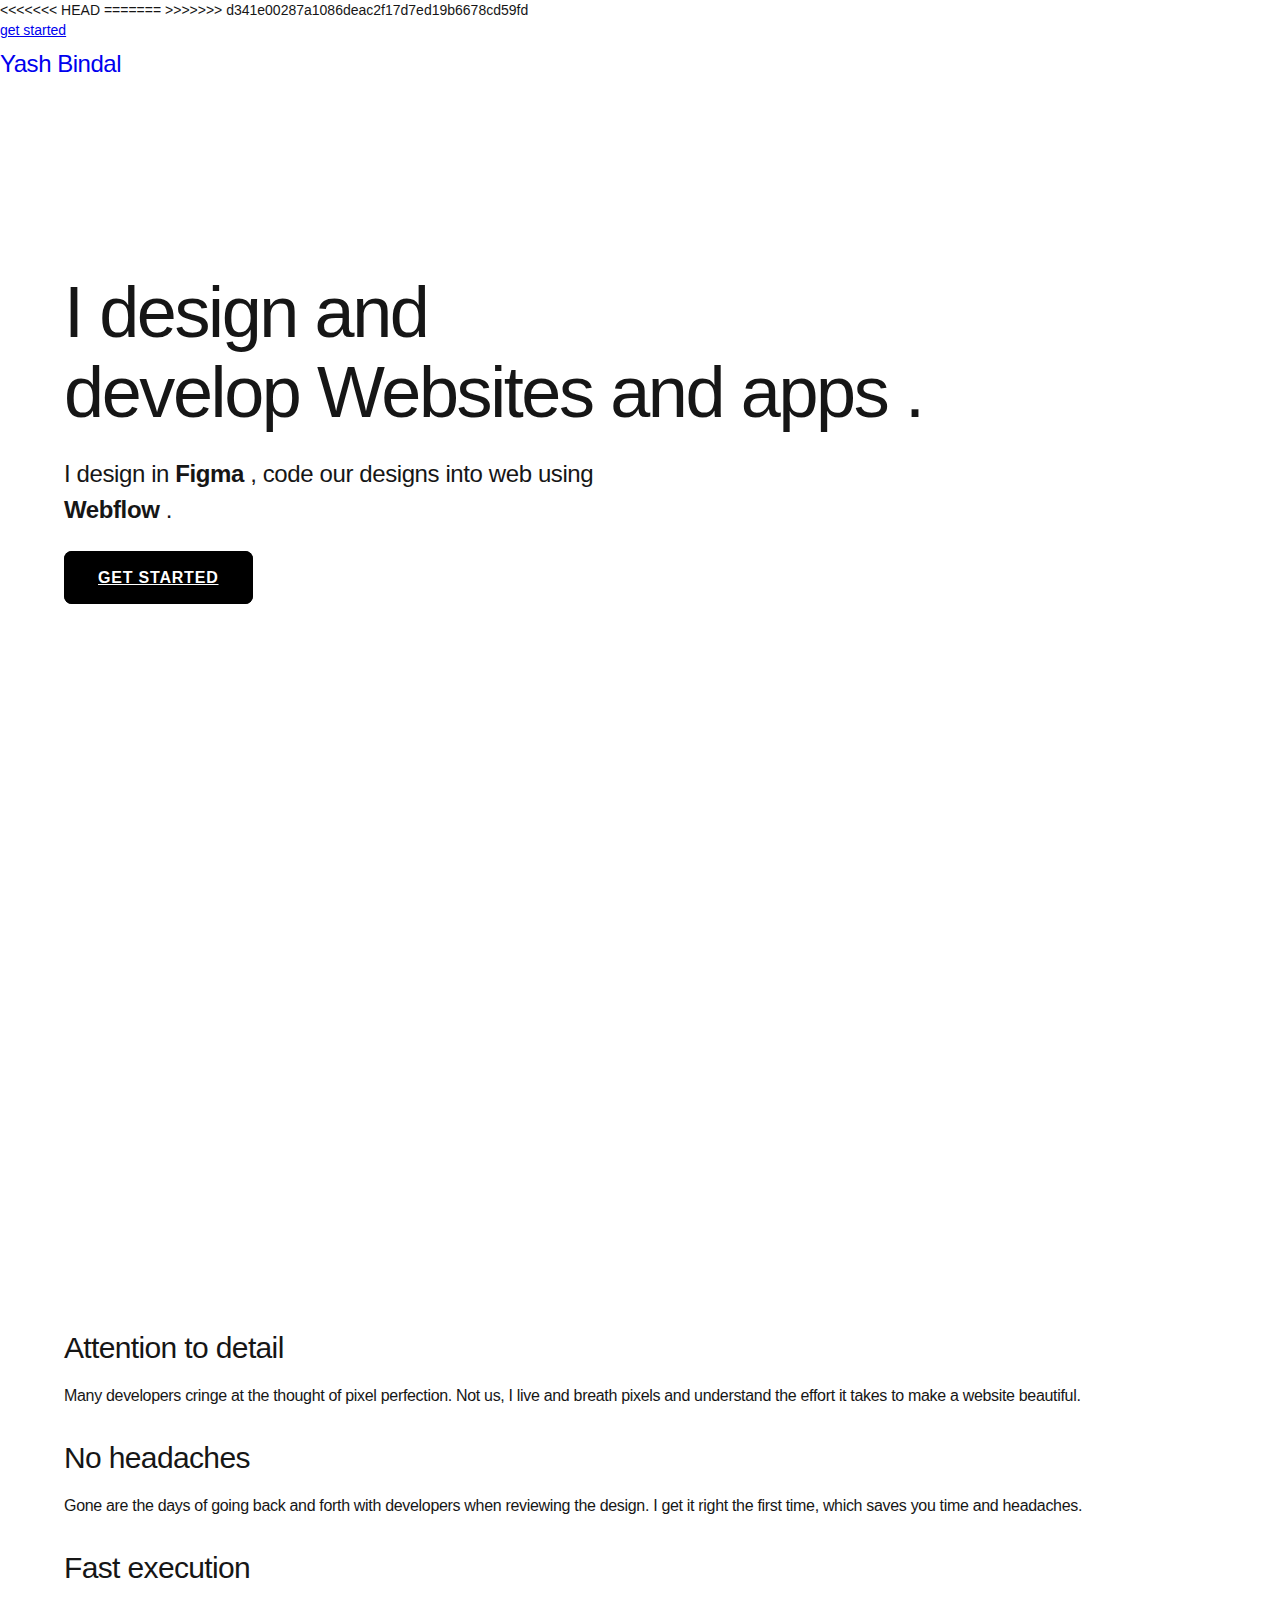
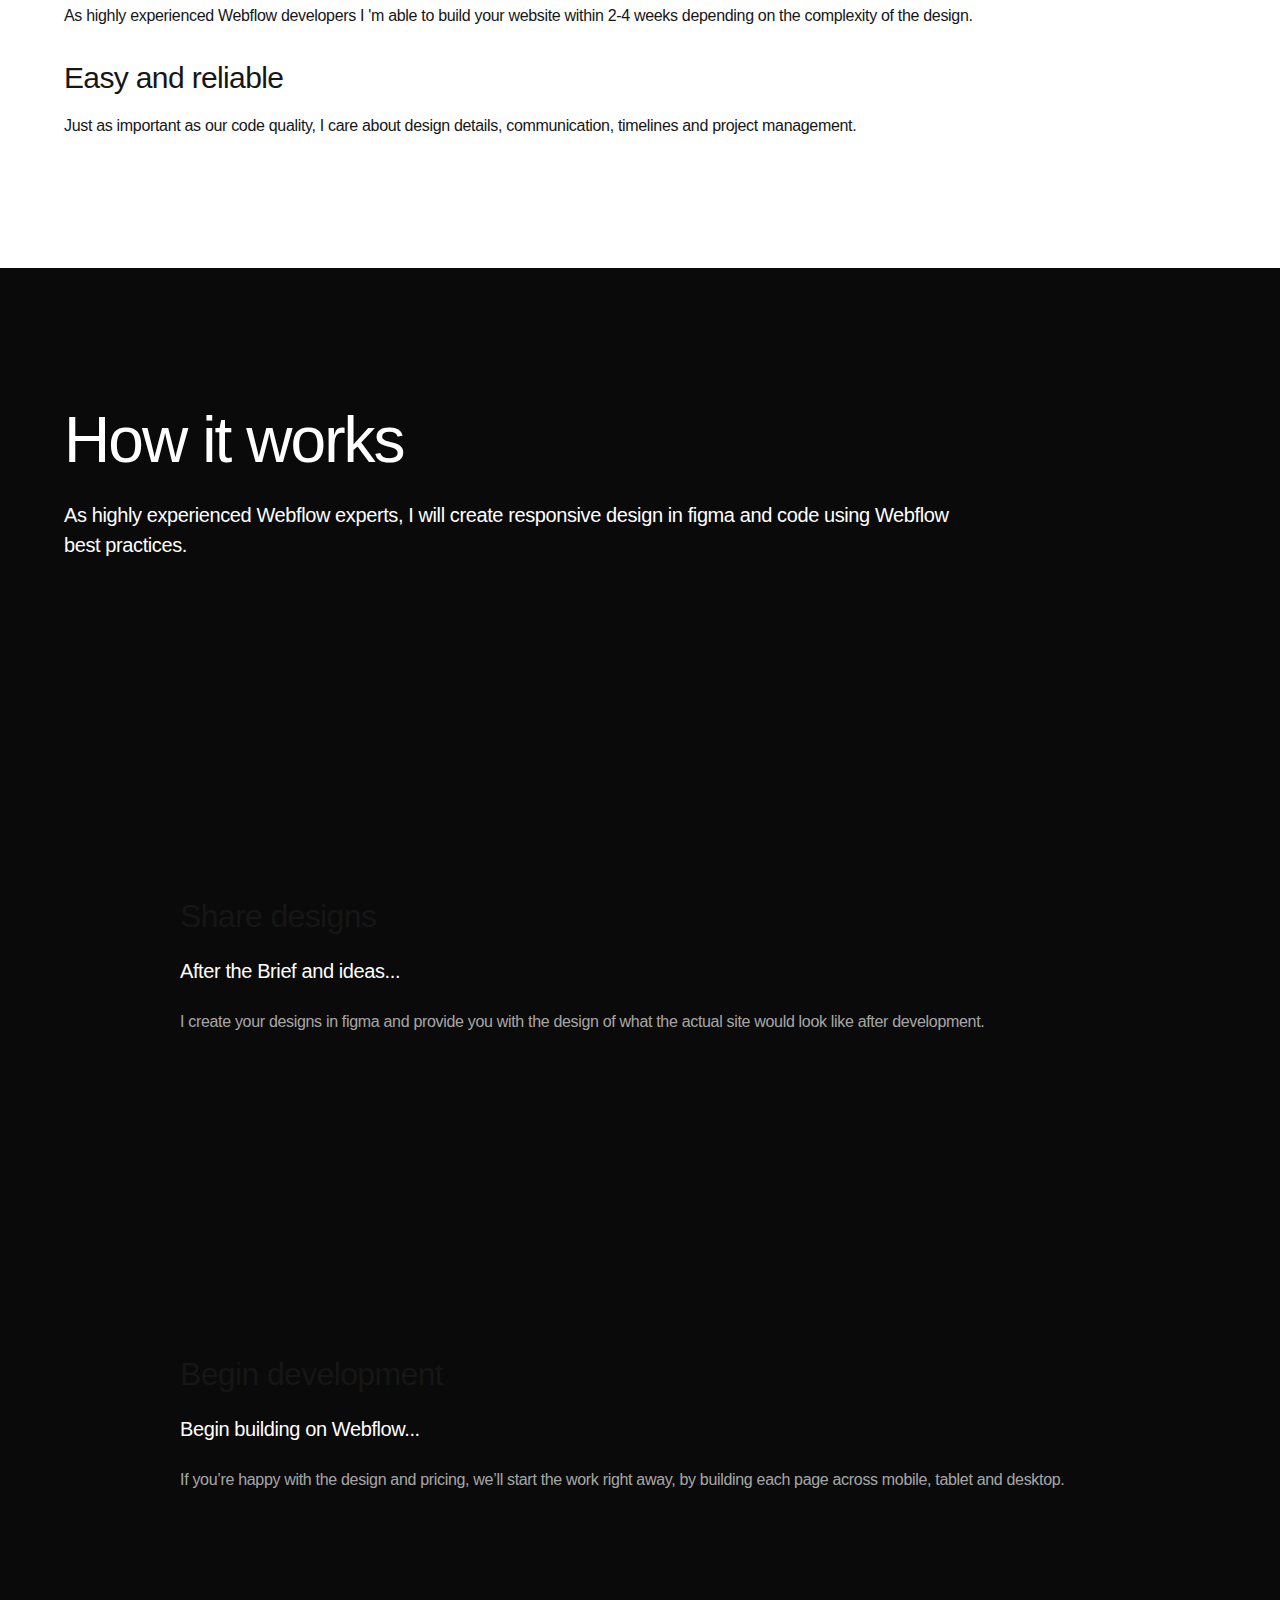
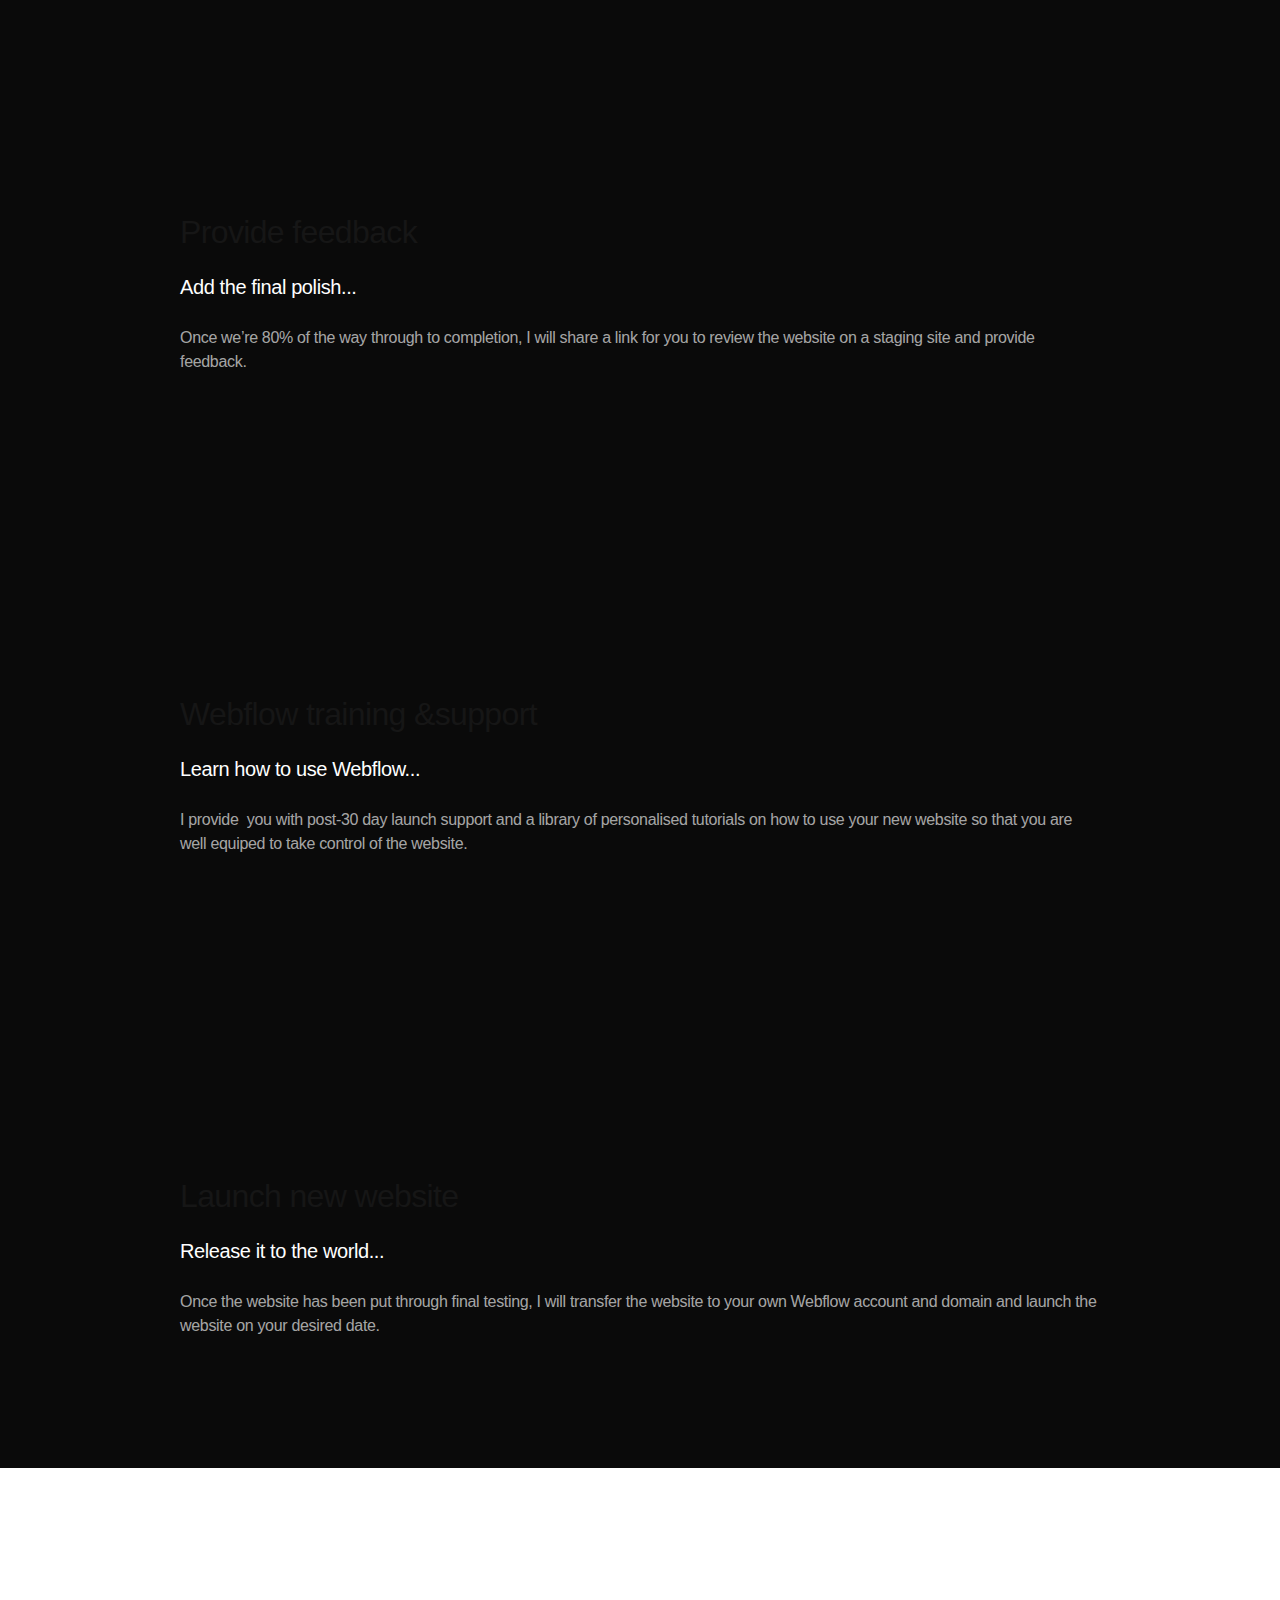
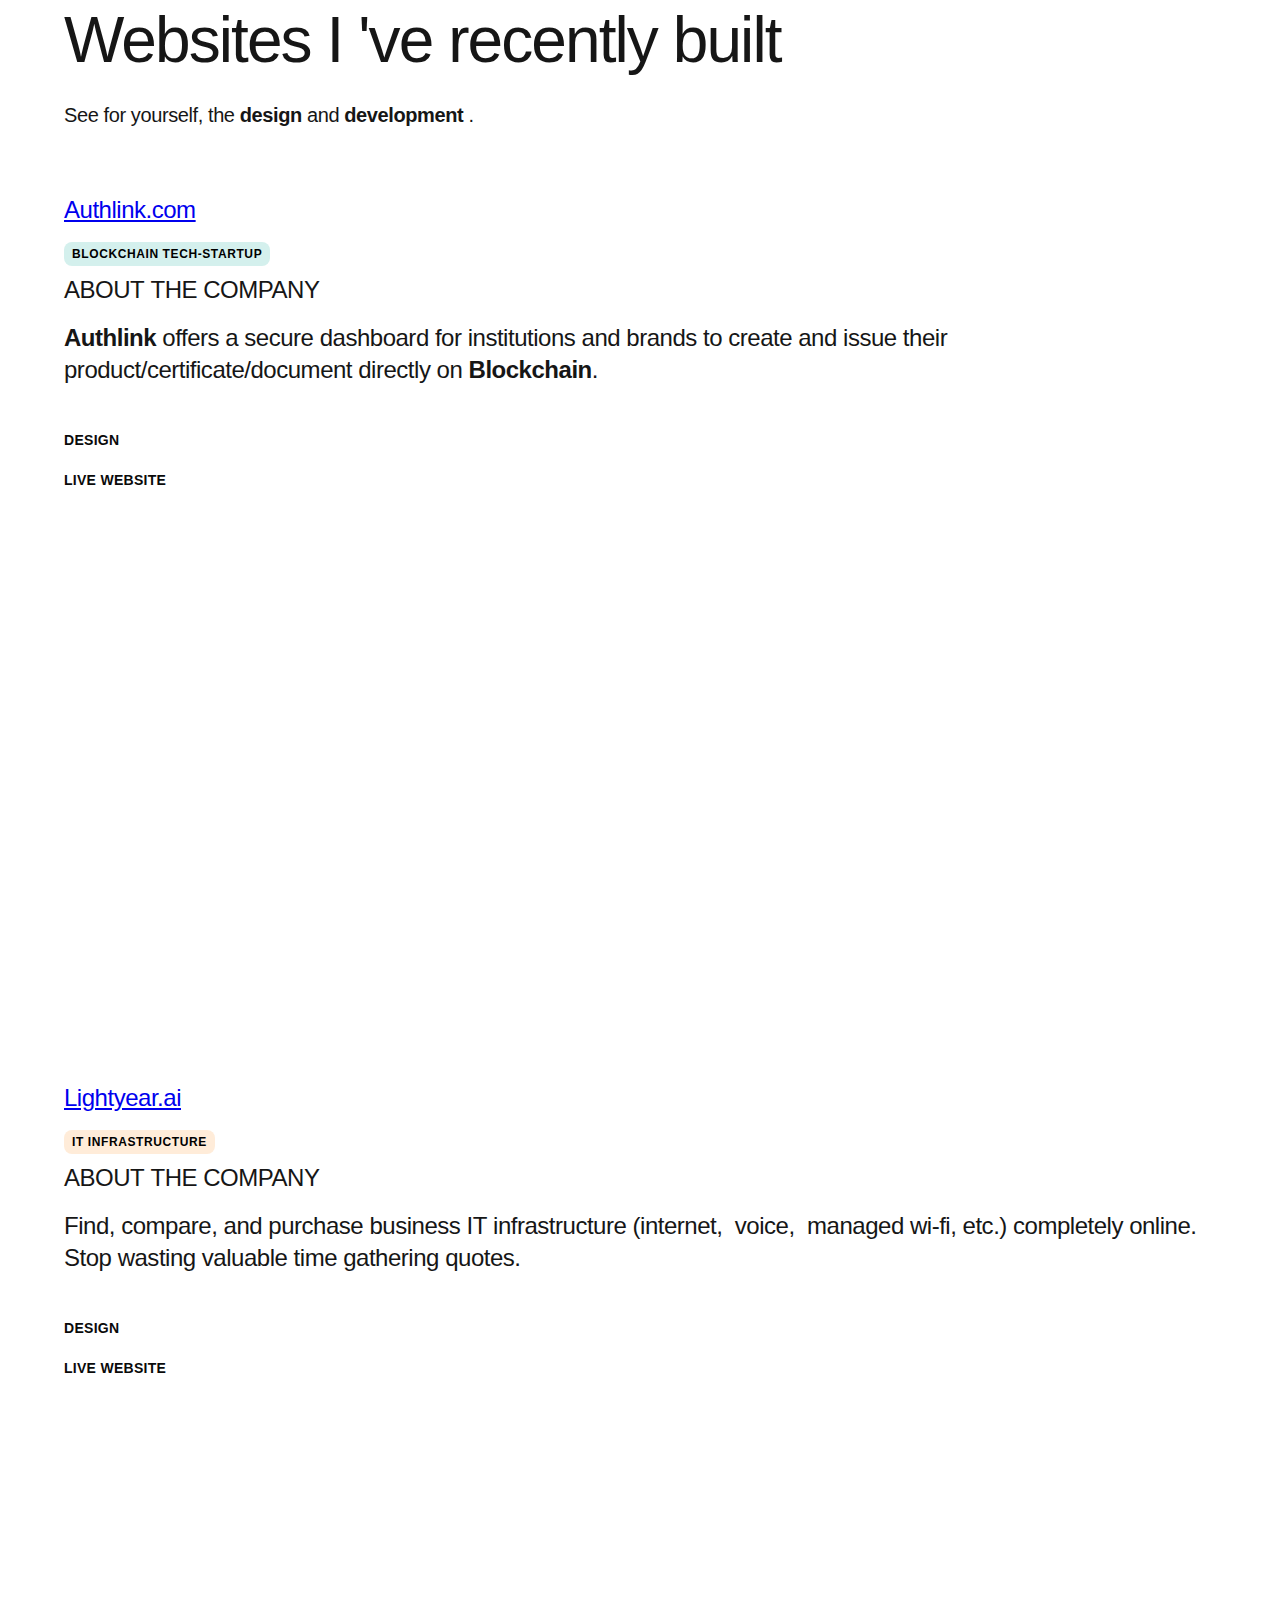
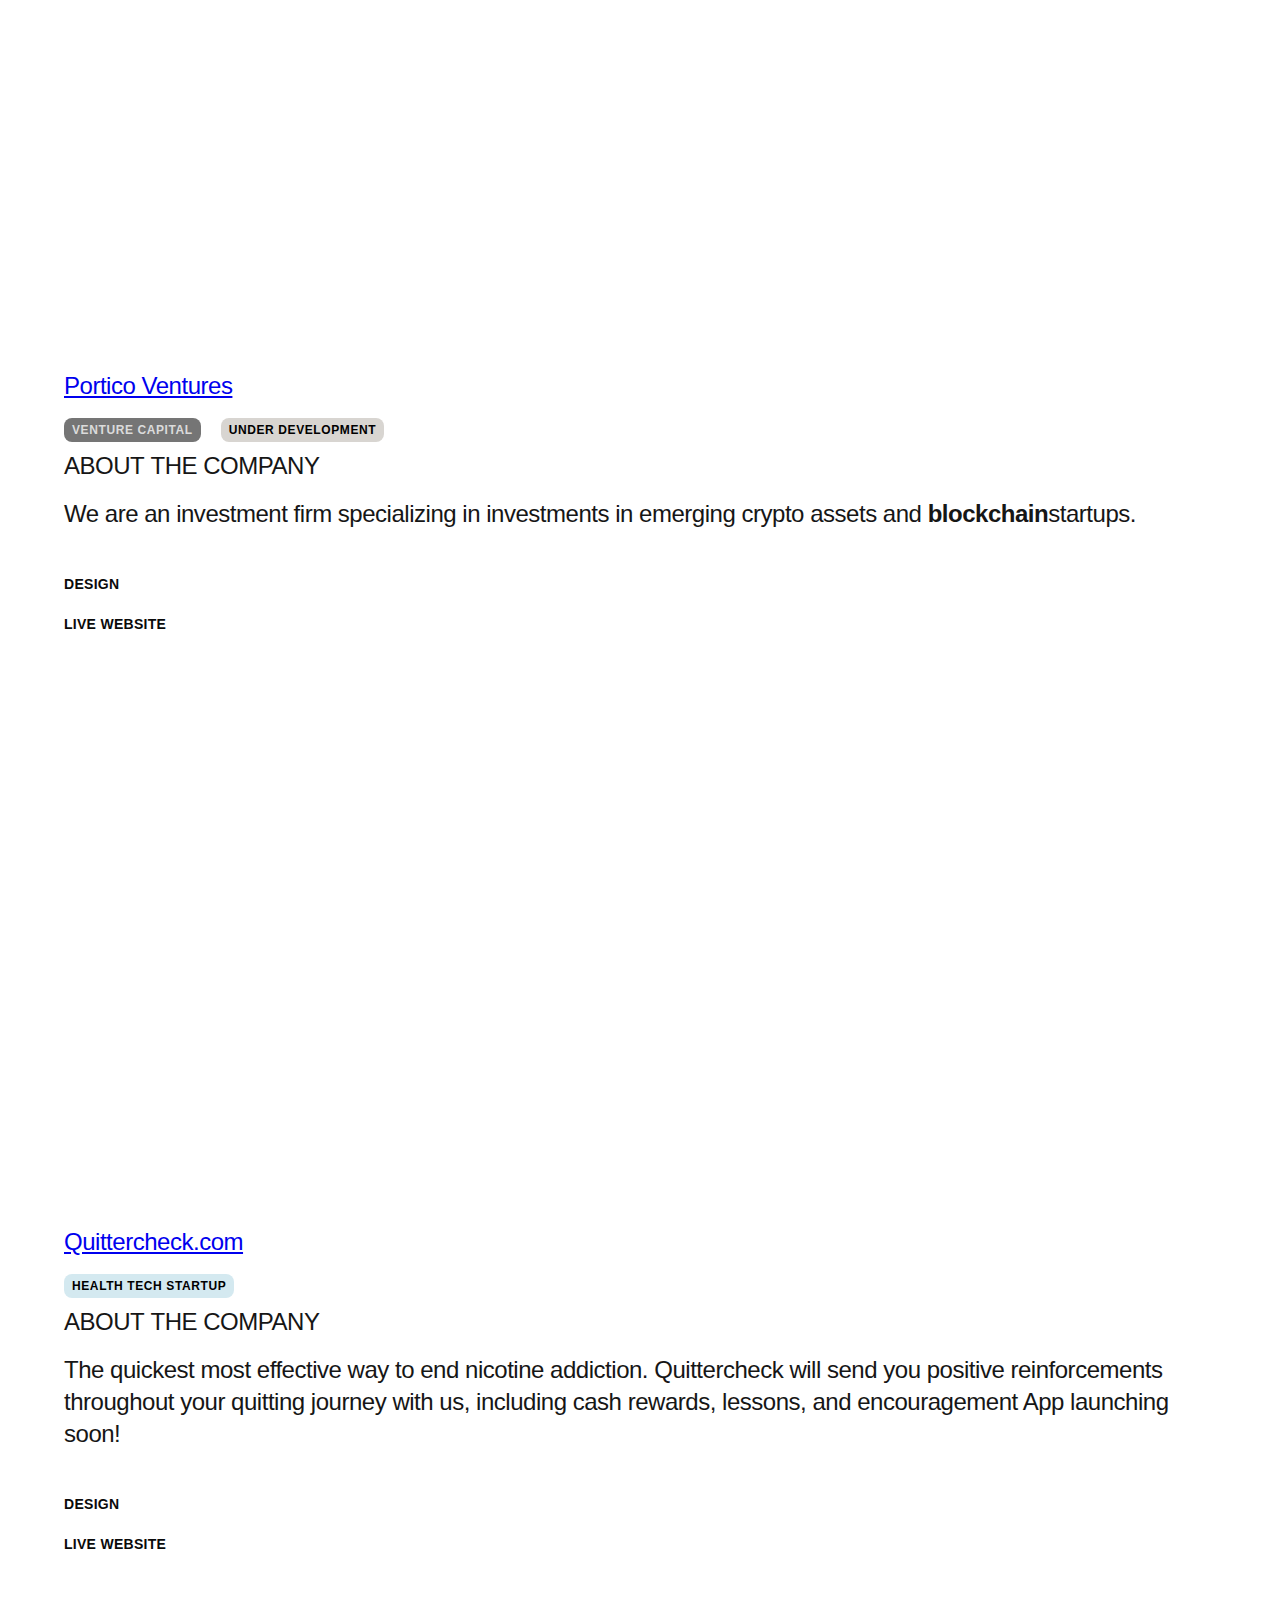
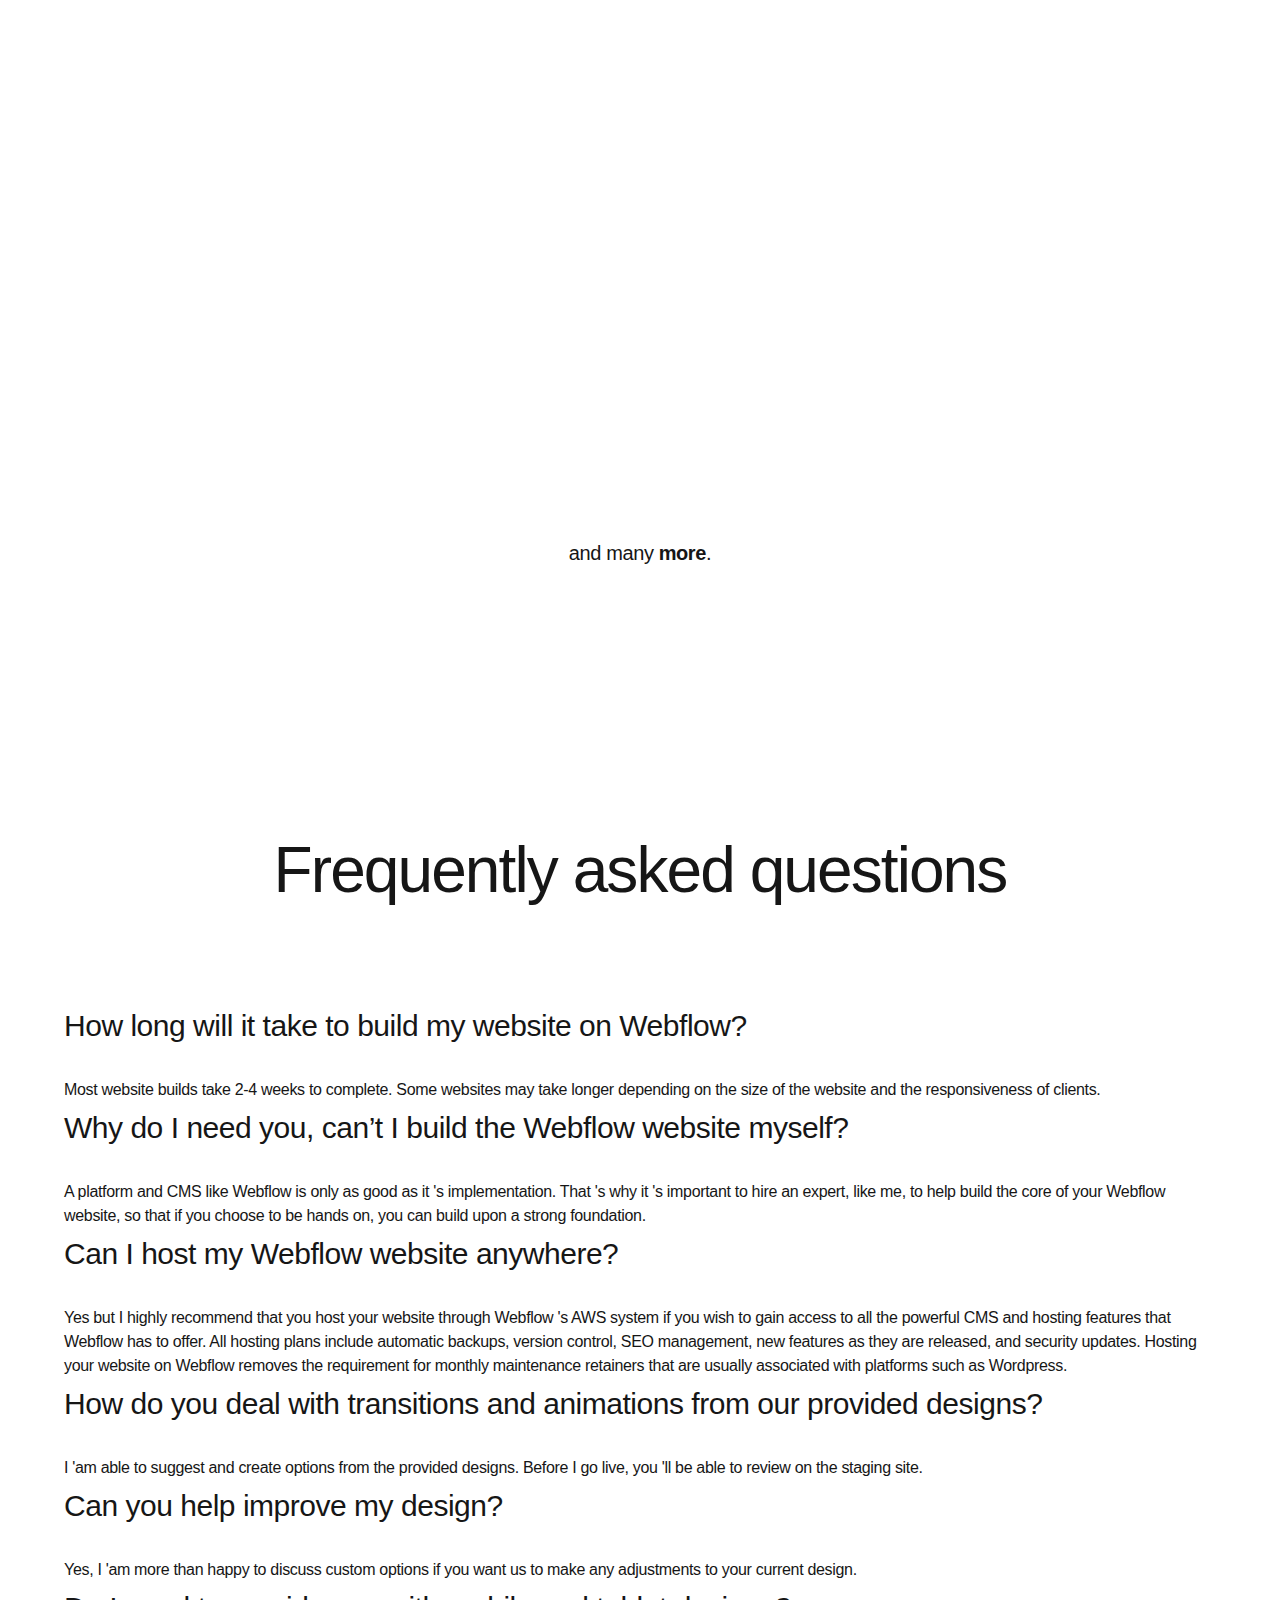
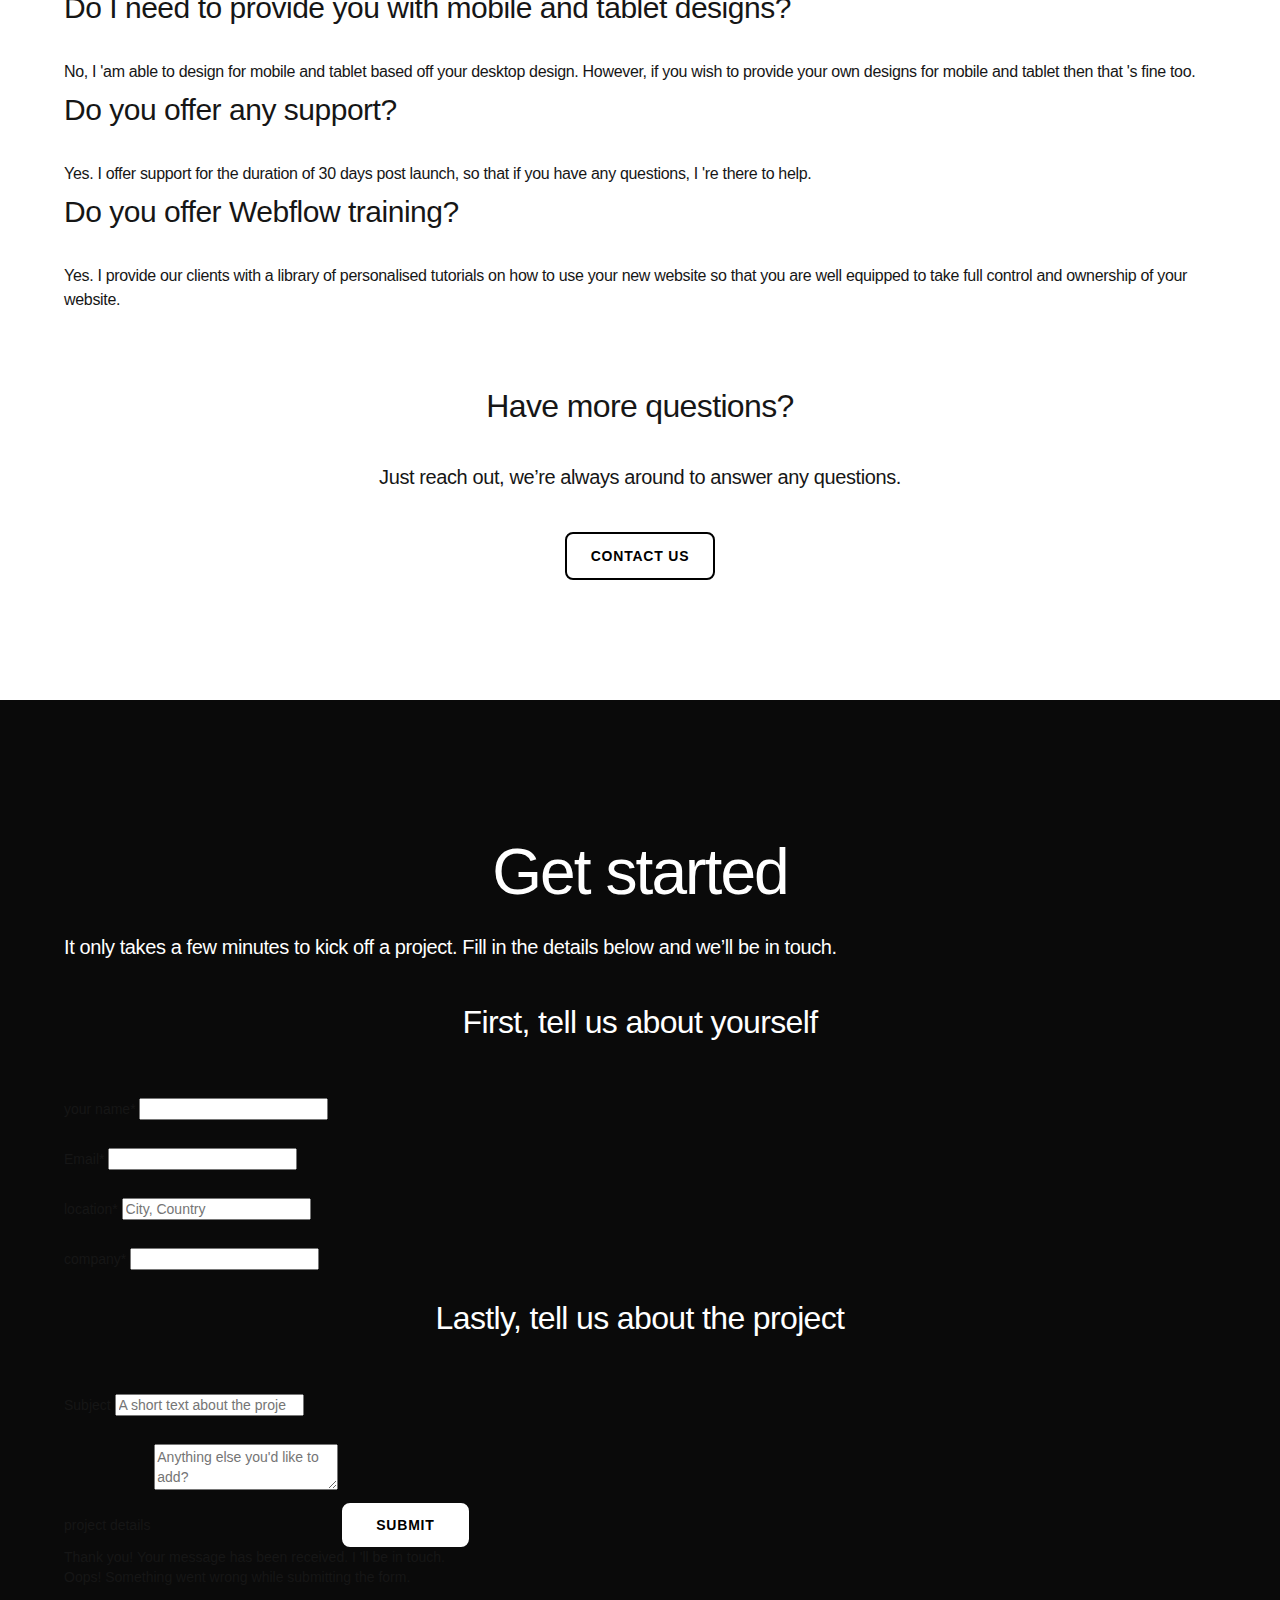
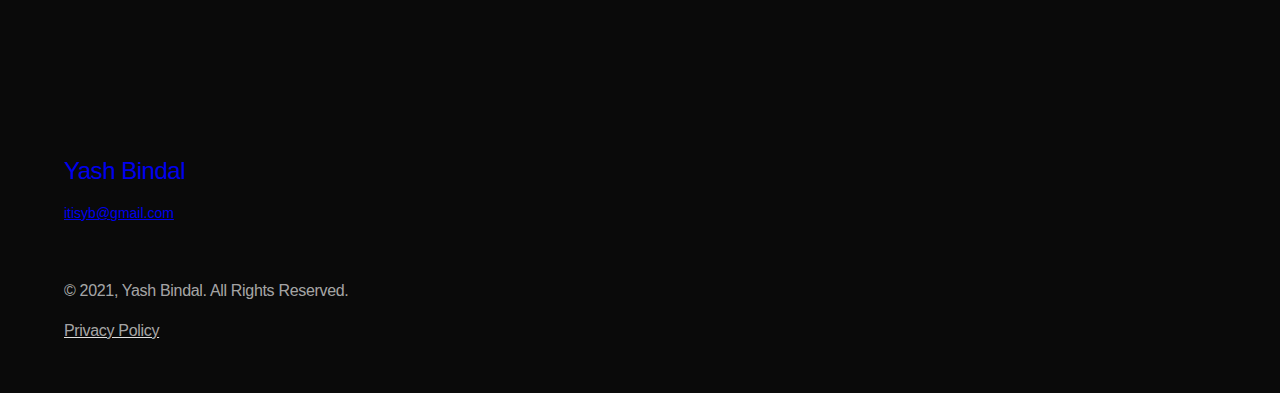
==== commit b17479af: "added hotjar" ====
--- a/index.html
+++ b/index.html
@@ -68,6 +68,7 @@
             (n.className += t + "touch");
       })(window, document);
     </script>
+
     <link
       href="https://uploads-ssl.webflow.com/60b7dbb236642413cb3128d5/60b8763ac78551c17c520244_yb-32-favicon.png"
       rel="shortcut icon"
@@ -119,6 +120,7 @@
       fbq("init", "913776032498523");
       fbq("track", "PageView");
     </script>
+<<<<<<< HEAD
     <!-- <script>
       var canvas = document.querySelector("canvas");
       fitToContainer(canvas);
@@ -132,6 +134,9 @@
         canvas.height = canvas.offsetHeight;
       }
     </script> -->
+=======
+
+>>>>>>> d341e00287a1086deac2f17d7ed19b6678cd59fd
     <noscript>
       <img
         height="1"
@@ -141,11 +146,6 @@
       />
     </noscript>
     <!-- End Facebook Pixel Code -->
-    <style>
-      .pre-loader {
-        display: flex;
-      }
-    </style>
   </head>
   <body class="body">
     <div class="fixed-cta-container">
@@ -770,7 +770,6 @@
           <div class="project-spec-wrapper margin-l">
             <div class="project-spec-top margin-m">
               <div class="project-title-wrap">
-                <
                 <h5 class="headinglink">
                   <a
                     href="https://portico.vc"
@@ -1362,5 +1361,20 @@
     <!--[if lte IE 9
       ]><script src="//cdnjs.cloudflare.com/ajax/libs/placeholders/3.0.2/placeholders.min.js"></script
     ><![endif]-->
+    <script>
+      if (window.matchMedia("(max-width: 767px)").matches) {
+        $(".w-tab-link").removeClass("w--current");
+        $(".w-tab-pane").removeClass("w--tab-active");
+        $(".w-tab-link:nth-child(2)").addClass("w--current");
+        // $("#Our-Work").remove();
+
+        $(".w-tabs").remove();
+        $(".figma-embed-wrapper").remove();
+        // The viewport is less than 768 pixels wide
+      } else {
+        // The viewport is at least 768 pixels wide
+        console.log("This is a tablet or desktop.");
+      }
+    </script>
   </body>
 </html>
--- a/style.css
+++ b/style.css
@@ -2,13 +2,233 @@
 /* ==========================================================================
    normalize.css v3.0.3 | MIT License | github.com/necolas/normalize.css 
    ========================================================================== */
-/*! normalize.css v3.0.3 | MIT License | github.com/necolas/normalize.css */html{font-family:sans-serif;-ms-text-size-adjust:100%;-webkit-text-size-adjust:100%}body{margin:0}article,aside,details,figcaption,figure,footer,header,hgroup,main,menu,nav,section,summary{display:block}audio,canvas,progress,video{display:inline-block;vertical-align:baseline}audio:not([controls]){display:none;height:0}[hidden],template{display:none}a{background-color:transparent}a:active,a:hover{outline:0}abbr[title]{border-bottom:1px dotted}b,strong{font-weight:bold}dfn{font-style:italic}h1{font-size:2em;margin:.67em 0}mark{background:#ff0;color:#000}small{font-size:80%}sub,sup{font-size:75%;line-height:0;position:relative;vertical-align:baseline}sup{top:-0.5em}sub{bottom:-0.25em}img{border:0}svg:not(:root){overflow:hidden}figure{margin:1em 40px}hr{box-sizing:content-box;height:0}pre{overflow:auto}code,kbd,pre,samp{font-family:monospace,monospace;font-size:1em}button,input,optgroup,select,textarea{color:inherit;font:inherit;margin:0}button{overflow:visible}button,select{text-transform:none}button,html input[type="button"],input[type="reset"]{-webkit-appearance:button;cursor:pointer}button[disabled],html input[disabled]{cursor:default}button::-moz-focus-inner,input::-moz-focus-inner{border:0;padding:0}input{line-height:normal}input[type="checkbox"],input[type="radio"]{box-sizing:border-box;padding:0}input[type="number"]::-webkit-inner-spin-button,input[type="number"]::-webkit-outer-spin-button{height:auto}input[type="search"]{-webkit-appearance:none}input[type="search"]::-webkit-search-cancel-button,input[type="search"]::-webkit-search-decoration{-webkit-appearance:none}fieldset{border:1px solid #c0c0c0;margin:0 2px;padding:.35em .625em .75em}legend{border:0;padding:0}textarea{overflow:auto}optgroup{font-weight:bold}table{border-collapse:collapse;border-spacing:0}td,th{padding:0}
+/*! normalize.css v3.0.3 | MIT License | github.com/necolas/normalize.css */
+html {
+  font-family: sans-serif;
+  -ms-text-size-adjust: 100%;
+  -webkit-text-size-adjust: 100%
+}
+
+body {
+  margin: 0
+}
+
+article,
+aside,
+details,
+figcaption,
+figure,
+footer,
+header,
+hgroup,
+main,
+menu,
+nav,
+section,
+summary {
+  display: block
+}
+
+audio,
+canvas,
+progress,
+video {
+  display: inline-block;
+  vertical-align: baseline
+}
+
+audio:not([controls]) {
+  display: none;
+  height: 0
+}
+
+[hidden],
+template {
+  display: none
+}
+
+a {
+  background-color: transparent
+}
+
+a:active,
+a:hover {
+  outline: 0
+}
+
+abbr[title] {
+  border-bottom: 1px dotted
+}
+
+b,
+strong {
+  font-weight: bold
+}
+
+dfn {
+  font-style: italic
+}
+
+h1 {
+  font-size: 2em;
+  margin: .67em 0
+}
+
+mark {
+  background: #ff0;
+  color: #000
+}
+
+small {
+  font-size: 80%
+}
+
+sub,
+sup {
+  font-size: 75%;
+  line-height: 0;
+  position: relative;
+  vertical-align: baseline
+}
+
+sup {
+  top: -0.5em
+}
+
+sub {
+  bottom: -0.25em
+}
+
+img {
+  border: 0
+}
+
+svg:not(:root) {
+  overflow: hidden
+}
+
+figure {
+  margin: 1em 40px
+}
+
+hr {
+  box-sizing: content-box;
+  height: 0
+}
+
+pre {
+  overflow: auto
+}
+
+code,
+kbd,
+pre,
+samp {
+  font-family: monospace, monospace;
+  font-size: 1em
+}
+
+button,
+input,
+optgroup,
+select,
+textarea {
+  color: inherit;
+  font: inherit;
+  margin: 0
+}
+
+button {
+  overflow: visible
+}
+
+button,
+select {
+  text-transform: none
+}
+
+button,
+html input[type="button"],
+input[type="reset"] {
+  -webkit-appearance: button;
+  cursor: pointer
+}
+
+button[disabled],
+html input[disabled] {
+  cursor: default
+}
+
+button::-moz-focus-inner,
+input::-moz-focus-inner {
+  border: 0;
+  padding: 0
+}
+
+input {
+  line-height: normal
+}
+
+input[type="checkbox"],
+input[type="radio"] {
+  box-sizing: border-box;
+  padding: 0
+}
+
+input[type="number"]::-webkit-inner-spin-button,
+input[type="number"]::-webkit-outer-spin-button {
+  height: auto
+}
+
+input[type="search"] {
+  -webkit-appearance: none
+}
+
+input[type="search"]::-webkit-search-cancel-button,
+input[type="search"]::-webkit-search-decoration {
+  -webkit-appearance: none
+}
+
+fieldset {
+  border: 1px solid #c0c0c0;
+  margin: 0 2px;
+  padding: .35em .625em .75em
+}
+
+legend {
+  border: 0;
+  padding: 0
+}
+
+textarea {
+  overflow: auto
+}
+
+optgroup {
+  font-weight: bold
+}
+
+table {
+  border-collapse: collapse;
+  border-spacing: 0
+}
+
+td,
+th {
+  padding: 0
+}
 
 /* ==========================================================================
    Start of base Webflow CSS - If you're looking for some ultra-clean CSS, skip the boilerplate and see the unminified code below.
    ========================================================================== */
-   @font-face{font-family:'webflow-icons';src:url("[data-uri]") format('truetype');font-weight:normal;font-style:normal}[class^="w-icon-"],[class*=" w-icon-"]{font-family:'webflow-icons' !important;speak:none;font-style:normal;font-weight:normal;font-variant:normal;text-transform:none;line-height:1;-webkit-font-smoothing:antialiased;-moz-osx-font-smoothing:grayscale}.w-icon-slider-right:before{content:"\e600"}.w-icon-slider-left:before{content:"\e601"}.w-icon-nav-menu:before{content:"\e602"}.w-icon-arrow-down:before,.w-icon-dropdown-toggle:before{content:"\e603"}.w-icon-file-upload-remove:before{content:"\e900"}.w-icon-file-upload-icon:before{content:"\e903"}*{-webkit-box-sizing:border-box;-moz-box-sizing:border-box;box-sizing:border-box}html{height:100%}body{margin:0;min-height:100%;background-color:#fff;font-family:Arial,sans-serif;font-size:14px;line-height:20px;color:#333}img{max-width:100%;vertical-align:middle;display:inline-block}html.w-mod-touch *{background-attachment:scroll !important}.w-block{display:block}.w-inline-block{max-width:100%;display:inline-block}.w-clearfix:before,.w-clearfix:after{content:" ";display:table;grid-column-start:1;grid-row-start:1;grid-column-end:2;grid-row-end:2}.w-clearfix:after{clear:both}.w-hidden{display:none}.w-button{display:inline-block;padding:9px 15px;background-color:#3898EC;color:white;border:0;line-height:inherit;text-decoration:none;cursor:pointer;border-radius:0}input.w-button{-webkit-appearance:button}html[data-w-dynpage] [data-w-cloak]{color:transparent !important}.w-webflow-badge,.w-webflow-badge *{position:static;left:auto;top:auto;right:auto;bottom:auto;z-index:auto;display:block;visibility:visible;overflow:visible;overflow-x:visible;overflow-y:visible;box-sizing:border-box;width:auto;height:auto;max-height:none;max-width:none;min-height:0;min-width:0;margin:0;padding:0;float:none;clear:none;border:0 none transparent;border-radius:0;background:none;background-image:none;background-position:0 0;background-size:auto auto;background-repeat:repeat;background-origin:padding-box;background-clip:border-box;background-attachment:scroll;background-color:transparent;box-shadow:none;opacity:1;transform:none;transition:none;direction:ltr;font-family:inherit;font-weight:inherit;color:inherit;font-size:inherit;line-height:inherit;font-style:inherit;font-variant:inherit;text-align:inherit;letter-spacing:inherit;text-decoration:inherit;text-indent:0;text-transform:inherit;list-style-type:disc;text-shadow:none;font-smoothing:auto;vertical-align:baseline;cursor:inherit;white-space:inherit;word-break:normal;word-spacing:normal;word-wrap:normal}.w-webflow-badge{position:fixed !important;display:inline-block !important;visibility:visible !important;z-index:2147483647 !important;top:auto !important;right:12px !important;bottom:12px !important;left:auto !important;color:#AAADB0 !important;background-color:#fff !important;border-radius:3px !important;padding:6px 8px 6px 6px !important;font-size:12px !important;opacity:1 !important;line-height:14px !important;text-decoration:none !important;transform:none !important;margin:0 !important;width:auto !important;height:auto !important;overflow:visible !important;white-space:nowrap;box-shadow:0 0 0 1px rgba(0,0,0,0.1),0 1px 3px rgba(0,0,0,0.1);cursor:pointer}.w-webflow-badge>img{display:inline-block !important;visibility:visible !important;opacity:1 !important;vertical-align:middle !important}h1,h2,h3,h4,h5,h6{font-weight:bold;margin-bottom:10px}h1{font-size:38px;line-height:44px;margin-top:20px}h2{font-size:32px;line-height:36px;margin-top:20px}h3{font-size:24px;line-height:30px;margin-top:20px}h4{font-size:18px;line-height:24px;margin-top:10px}h5{font-size:14px;line-height:20px;margin-top:10px}h6{font-size:12px;line-height:18px;margin-top:10px}p{margin-top:0;margin-bottom:10px}blockquote{margin:0 0 10px 0;padding:10px 20px;border-left:5px solid #E2E2E2;font-size:18px;line-height:22px}figure{margin:0;margin-bottom:10px}figcaption{margin-top:5px;text-align:center}ul,ol{margin-top:0;margin-bottom:10px;padding-left:40px}.w-list-unstyled{padding-left:0;list-style:none}.w-embed:before,.w-embed:after{content:" ";display:table;grid-column-start:1;grid-row-start:1;grid-column-end:2;grid-row-end:2}.w-embed:after{clear:both}.w-video{width:100%;position:relative;padding:0}.w-video iframe,.w-video object,.w-video embed{position:absolute;top:0;left:0;width:100%;height:100%}fieldset{padding:0;margin:0;border:0}button,html input[type="button"],input[type="reset"]{border:0;cursor:pointer;-webkit-appearance:button}.w-form{margin:0 0 15px}.w-form-done{display:none;padding:20px;text-align:center;background-color:#dddddd}.w-form-fail{display:none;margin-top:10px;padding:10px;background-color:#ffdede}label{display:block;margin-bottom:5px;font-weight:bold}.w-input,.w-select{display:block;width:100%;height:38px;padding:8px 12px;margin-bottom:10px;font-size:14px;line-height:1.42857143;color:#333333;vertical-align:middle;background-color:#ffffff;border:1px solid #cccccc}.w-input:-moz-placeholder,.w-select:-moz-placeholder{color:#999}.w-input::-moz-placeholder,.w-select::-moz-placeholder{color:#999;opacity:1}.w-input:-ms-input-placeholder,.w-select:-ms-input-placeholder{color:#999}.w-input::-webkit-input-placeholder,.w-select::-webkit-input-placeholder{color:#999}.w-input:focus,.w-select:focus{border-color:#3898EC;outline:0}.w-input[disabled],.w-select[disabled],.w-input[readonly],.w-select[readonly],fieldset[disabled] .w-input,fieldset[disabled] .w-select{cursor:not-allowed;background-color:#eeeeee}textarea.w-input,textarea.w-select{height:auto}.w-select{background-color:#f3f3f3}.w-select[multiple]{height:auto}.w-form-label{display:inline-block;cursor:pointer;font-weight:normal;margin-bottom:0}.w-radio{display:block;margin-bottom:5px;padding-left:20px}.w-radio:before,.w-radio:after{content:" ";display:table;grid-column-start:1;grid-row-start:1;grid-column-end:2;grid-row-end:2}.w-radio:after{clear:both}.w-radio-input{margin:4px 0 0;margin-top:1px \9;line-height:normal;float:left;margin-left:-20px}.w-radio-input{margin-top:3px}.w-file-upload{display:block;margin-bottom:10px}.w-file-upload-input{width:.1px;height:.1px;opacity:0;overflow:hidden;position:absolute;z-index:-100}.w-file-upload-default,.w-file-upload-uploading,.w-file-upload-success{display:inline-block;color:#333333}.w-file-upload-error{display:block;margin-top:10px}.w-file-upload-default.w-hidden,.w-file-upload-uploading.w-hidden,.w-file-upload-error.w-hidden,.w-file-upload-success.w-hidden{display:none}.w-file-upload-uploading-btn{display:flex;font-size:14px;font-weight:normal;cursor:pointer;margin:0;padding:8px 12px;border:1px solid #cccccc;background-color:#fafafa}.w-file-upload-file{display:flex;flex-grow:1;justify-content:space-between;margin:0;padding:8px 9px 8px 11px;border:1px solid #cccccc;background-color:#fafafa}.w-file-upload-file-name{font-size:14px;font-weight:normal;display:block}.w-file-remove-link{margin-top:3px;margin-left:10px;width:auto;height:auto;padding:3px;display:block;cursor:pointer}.w-icon-file-upload-remove{margin:auto;font-size:10px}.w-file-upload-error-msg{display:inline-block;color:#ea384c;padding:2px 0}.w-file-upload-info{display:inline-block;line-height:38px;padding:0 12px}.w-file-upload-label{display:inline-block;font-size:14px;font-weight:normal;cursor:pointer;margin:0;padding:8px 12px;border:1px solid #cccccc;background-color:#fafafa}.w-icon-file-upload-icon,.w-icon-file-upload-uploading{display:inline-block;margin-right:8px;width:20px}.w-icon-file-upload-uploading{height:20px}.w-container{margin-left:auto;margin-right:auto;max-width:940px}.w-container:before,.w-container:after{content:" ";display:table;grid-column-start:1;grid-row-start:1;grid-column-end:2;grid-row-end:2}.w-container:after{clear:both}.w-container .w-row{margin-left:-10px;margin-right:-10px}.w-row:before,.w-row:after{content:" ";display:table;grid-column-start:1;grid-row-start:1;grid-column-end:2;grid-row-end:2}.w-row:after{clear:both}.w-row .w-row{margin-left:0;margin-right:0}.w-col{position:relative;float:left;width:100%;min-height:1px;padding-left:10px;padding-right:10px}.w-col .w-col{padding-left:0;padding-right:0}.w-col-1{width:8.33333333%}.w-col-2{width:16.66666667%}.w-col-3{width:25%}.w-col-4{width:33.33333333%}.w-col-5{width:41.66666667%}.w-col-6{width:50%}.w-col-7{width:58.33333333%}.w-col-8{width:66.66666667%}.w-col-9{width:75%}.w-col-10{width:83.33333333%}.w-col-11{width:91.66666667%}.w-col-12{width:100%}.w-hidden-main{display:none !important}@media screen and (max-width:991px){.w-container{max-width:728px}.w-hidden-main{display:inherit !important}.w-hidden-medium{display:none !important}.w-col-medium-1{width:8.33333333%}.w-col-medium-2{width:16.66666667%}.w-col-medium-3{width:25%}.w-col-medium-4{width:33.33333333%}.w-col-medium-5{width:41.66666667%}.w-col-medium-6{width:50%}.w-col-medium-7{width:58.33333333%}.w-col-medium-8{width:66.66666667%}.w-col-medium-9{width:75%}.w-col-medium-10{width:83.33333333%}.w-col-medium-11{width:91.66666667%}.w-col-medium-12{width:100%}.w-col-stack{width:100%;left:auto;right:auto}}@media screen and (max-width:767px){.w-hidden-main{display:inherit !important}.w-hidden-medium{display:inherit !important}.w-hidden-small{display:none !important}.w-row,.w-container .w-row{margin-left:0;margin-right:0}.w-col{width:100%;left:auto;right:auto}.w-col-small-1{width:8.33333333%}.w-col-small-2{width:16.66666667%}.w-col-small-3{width:25%}.w-col-small-4{width:33.33333333%}.w-col-small-5{width:41.66666667%}.w-col-small-6{width:50%}.w-col-small-7{width:58.33333333%}.w-col-small-8{width:66.66666667%}.w-col-small-9{width:75%}.w-col-small-10{width:83.33333333%}.w-col-small-11{width:91.66666667%}.w-col-small-12{width:100%}}@media screen and (max-width:479px){.w-container{max-width:none}.w-hidden-main{display:inherit !important}.w-hidden-medium{display:inherit !important}.w-hidden-small{display:inherit !important}.w-hidden-tiny{display:none !important}.w-col{width:100%}.w-col-tiny-1{width:8.33333333%}.w-col-tiny-2{width:16.66666667%}.w-col-tiny-3{width:25%}.w-col-tiny-4{width:33.33333333%}.w-col-tiny-5{width:41.66666667%}.w-col-tiny-6{width:50%}.w-col-tiny-7{width:58.33333333%}.w-col-tiny-8{width:66.66666667%}.w-col-tiny-9{width:75%}.w-col-tiny-10{width:83.33333333%}.w-col-tiny-11{width:91.66666667%}.w-col-tiny-12{width:100%}}.w-widget{position:relative}.w-widget-map{width:100%;height:400px}.w-widget-map label{width:auto;display:inline}.w-widget-map img{max-width:inherit}.w-widget-map .gm-style-iw{text-align:center}.w-widget-map .gm-style-iw>button{display:none !important}.w-widget-twitter{overflow:hidden}.w-widget-twitter-count-shim{display:inline-block;vertical-align:top;position:relative;width:28px;height:20px;text-align:center;background:white;border:#758696 solid 1px;border-radius:3px}.w-widget-twitter-count-shim *{pointer-events:none;-webkit-user-select:none;-moz-user-select:none;-ms-user-select:none;user-select:none}.w-widget-twitter-count-shim .w-widget-twitter-count-inner{position:relative;font-size:15px;line-height:12px;text-align:center;color:#999;font-family:serif}.w-widget-twitter-count-shim .w-widget-twitter-count-clear{position:relative;display:block}.w-widget-twitter-count-shim.w--large{width:36px;height:28px}.w-widget-twitter-count-shim.w--large .w-widget-twitter-count-inner{font-size:18px;line-height:18px}.w-widget-twitter-count-shim:not(.w--vertical){margin-left:5px;margin-right:8px}.w-widget-twitter-count-shim:not(.w--vertical).w--large{margin-left:6px}.w-widget-twitter-count-shim:not(.w--vertical):before,.w-widget-twitter-count-shim:not(.w--vertical):after{top:50%;left:0;border:solid transparent;content:" ";height:0;width:0;position:absolute;pointer-events:none}.w-widget-twitter-count-shim:not(.w--vertical):before{border-color:rgba(117,134,150,0);border-right-color:#5d6c7b;border-width:4px;margin-left:-9px;margin-top:-4px}.w-widget-twitter-count-shim:not(.w--vertical).w--large:before{border-width:5px;margin-left:-10px;margin-top:-5px}.w-widget-twitter-count-shim:not(.w--vertical):after{border-color:rgba(255,255,255,0);border-right-color:white;border-width:4px;margin-left:-8px;margin-top:-4px}.w-widget-twitter-count-shim:not(.w--vertical).w--large:after{border-width:5px;margin-left:-9px;margin-top:-5px}.w-widget-twitter-count-shim.w--vertical{width:61px;height:33px;margin-bottom:8px}.w-widget-twitter-count-shim.w--vertical:before,.w-widget-twitter-count-shim.w--vertical:after{top:100%;left:50%;border:solid transparent;content:" ";height:0;width:0;position:absolute;pointer-events:none}.w-widget-twitter-count-shim.w--vertical:before{border-color:rgba(117,134,150,0);border-top-color:#5d6c7b;border-width:5px;margin-left:-5px}.w-widget-twitter-count-shim.w--vertical:after{border-color:rgba(255,255,255,0);border-top-color:white;border-width:4px;margin-left:-4px}.w-widget-twitter-count-shim.w--vertical .w-widget-twitter-count-inner{font-size:18px;line-height:22px}.w-widget-twitter-count-shim.w--vertical.w--large{width:76px}.w-widget-gplus{overflow:hidden}.w-background-video{position:relative;overflow:hidden;height:500px;color:white}.w-background-video>video{background-size:cover;background-position:50% 50%;position:absolute;margin:auto;width:100%;height:100%;right:-100%;bottom:-100%;top:-100%;left:-100%;object-fit:cover;z-index:-100}.w-background-video>video::-webkit-media-controls-start-playback-button{display:none !important;-webkit-appearance:none}.w-slider{position:relative;height:300px;text-align:center;background:#dddddd;clear:both;-webkit-tap-highlight-color:rgba(0,0,0,0);tap-highlight-color:rgba(0,0,0,0)}.w-slider-mask{position:relative;display:block;overflow:hidden;z-index:1;left:0;right:0;height:100%;white-space:nowrap}.w-slide{position:relative;display:inline-block;vertical-align:top;width:100%;height:100%;white-space:normal;text-align:left}.w-slider-nav{position:absolute;z-index:2;top:auto;right:0;bottom:0;left:0;margin:auto;padding-top:10px;height:40px;text-align:center;-webkit-tap-highlight-color:rgba(0,0,0,0);tap-highlight-color:rgba(0,0,0,0)}.w-slider-nav.w-round>div{border-radius:100%}.w-slider-nav.w-num>div{width:auto;height:auto;padding:.2em .5em;font-size:inherit;line-height:inherit}.w-slider-nav.w-shadow>div{box-shadow:0 0 3px rgba(51,51,51,0.4)}.w-slider-nav-invert{color:#fff}.w-slider-nav-invert>div{background-color:rgba(34,34,34,0.4)}.w-slider-nav-invert>div.w-active{background-color:#222}.w-slider-dot{position:relative;display:inline-block;width:1em;height:1em;background-color:rgba(255,255,255,0.4);cursor:pointer;margin:0 3px .5em;transition:background-color 100ms,color 100ms}.w-slider-dot.w-active{background-color:#fff}.w-slider-dot:focus{outline:none;box-shadow:0 0 0 2px #fff}.w-slider-dot:focus.w-active{box-shadow:none}.w-slider-arrow-left,.w-slider-arrow-right{position:absolute;width:80px;top:0;right:0;bottom:0;left:0;margin:auto;cursor:pointer;overflow:hidden;color:white;font-size:40px;-webkit-tap-highlight-color:rgba(0,0,0,0);tap-highlight-color:rgba(0,0,0,0);-webkit-user-select:none;-moz-user-select:none;-ms-user-select:none;user-select:none}.w-slider-arrow-left [class^='w-icon-'],.w-slider-arrow-right [class^='w-icon-'],.w-slider-arrow-left [class*=' w-icon-'],.w-slider-arrow-right [class*=' w-icon-']{position:absolute}.w-slider-arrow-left:focus,.w-slider-arrow-right:focus{outline:0}.w-slider-arrow-left{z-index:3;right:auto}.w-slider-arrow-right{z-index:4;left:auto}.w-icon-slider-left,.w-icon-slider-right{top:0;right:0;bottom:0;left:0;margin:auto;width:1em;height:1em}.w-slider-aria-label{border:0;clip:rect(0 0 0 0);height:1px;margin:-1px;overflow:hidden;padding:0;position:absolute;width:1px}.w-slider-force-show{display:block !important}.w-dropdown{display:inline-block;position:relative;text-align:left;margin-left:auto;margin-right:auto;z-index:900}.w-dropdown-btn,.w-dropdown-toggle,.w-dropdown-link{position:relative;vertical-align:top;text-decoration:none;color:#222222;padding:20px;text-align:left;margin-left:auto;margin-right:auto;white-space:nowrap}.w-dropdown-toggle{-webkit-user-select:none;-moz-user-select:none;-ms-user-select:none;user-select:none;display:inline-block;cursor:pointer;padding-right:40px}.w-dropdown-toggle:focus{outline:0}.w-icon-dropdown-toggle{position:absolute;top:0;right:0;bottom:0;margin:auto;margin-right:20px;width:1em;height:1em}.w-dropdown-list{position:absolute;background:#dddddd;display:none;min-width:100%}.w-dropdown-list.w--open{display:block}.w-dropdown-link{padding:10px 20px;display:block;color:#222222}.w-dropdown-link.w--current{color:#0082f3}.w-dropdown-link:focus{outline:0}@media screen and (max-width:767px){.w-nav-brand{padding-left:10px}}.w-lightbox-backdrop{color:#000;cursor:auto;font-family:serif;font-size:medium;font-style:normal;font-variant:normal;font-weight:normal;letter-spacing:normal;line-height:normal;list-style:disc;text-align:start;text-indent:0;text-shadow:none;text-transform:none;visibility:visible;white-space:normal;word-break:normal;word-spacing:normal;word-wrap:normal;position:fixed;top:0;right:0;bottom:0;left:0;color:#fff;font-family:"Helvetica Neue",Helvetica,Ubuntu,"Segoe UI",Verdana,sans-serif;font-size:17px;line-height:1.2;font-weight:300;text-align:center;background:rgba(0,0,0,0.9);z-index:2000;outline:0;opacity:0;-webkit-user-select:none;-moz-user-select:none;-ms-user-select:none;-webkit-tap-highlight-color:transparent;-webkit-transform:translate(0, 0)}.w-lightbox-backdrop,.w-lightbox-container{height:100%;overflow:auto;-webkit-overflow-scrolling:touch}.w-lightbox-content{position:relative;height:100vh;overflow:hidden}.w-lightbox-view{position:absolute;width:100vw;height:100vh;opacity:0}.w-lightbox-view:before{content:"";height:100vh}.w-lightbox-group,.w-lightbox-group .w-lightbox-view,.w-lightbox-group .w-lightbox-view:before{height:86vh}.w-lightbox-frame,.w-lightbox-view:before{display:inline-block;vertical-align:middle}.w-lightbox-figure{position:relative;margin:0}.w-lightbox-group .w-lightbox-figure{cursor:pointer}.w-lightbox-img{width:auto;height:auto;max-width:none}.w-lightbox-image{display:block;float:none;max-width:100vw;max-height:100vh}.w-lightbox-group .w-lightbox-image{max-height:86vh}.w-lightbox-caption{position:absolute;right:0;bottom:0;left:0;padding:.5em 1em;background:rgba(0,0,0,0.4);text-align:left;text-overflow:ellipsis;white-space:nowrap;overflow:hidden}.w-lightbox-embed{position:absolute;top:0;right:0;bottom:0;left:0;width:100%;height:100%}.w-lightbox-control{position:absolute;top:0;width:4em;background-size:24px;background-repeat:no-repeat;background-position:center;cursor:pointer;-webkit-transition:all .3s;transition:all .3s}.w-lightbox-left{display:none;bottom:0;left:0;background-image:url("[data-uri]")}.w-lightbox-right{display:none;right:0;bottom:0;background-image:url("[data-uri]")}.w-lightbox-close{right:0;height:2.6em;background-image:url("[data-uri]");background-size:18px}.w-lightbox-strip{position:absolute;bottom:0;left:0;right:0;padding:0 1vh;line-height:0;white-space:nowrap;overflow-x:auto;overflow-y:hidden}.w-lightbox-item{display:inline-block;width:10vh;padding:2vh 1vh;box-sizing:content-box;cursor:pointer;-webkit-transform:translate3d(0, 0, 0)}.w-lightbox-active{opacity:.3}.w-lightbox-thumbnail{position:relative;height:10vh;background:#222;overflow:hidden}.w-lightbox-thumbnail-image{position:absolute;top:0;left:0}.w-lightbox-thumbnail .w-lightbox-tall{top:50%;width:100%;-webkit-transform:translate(0, -50%);-ms-transform:translate(0, -50%);transform:translate(0, -50%)}.w-lightbox-thumbnail .w-lightbox-wide{left:50%;height:100%;-webkit-transform:translate(-50%, 0);-ms-transform:translate(-50%, 0);transform:translate(-50%, 0)}.w-lightbox-spinner{position:absolute;top:50%;left:50%;box-sizing:border-box;width:40px;height:40px;margin-top:-20px;margin-left:-20px;border:5px solid rgba(0,0,0,0.4);border-radius:50%;-webkit-animation:spin .8s infinite linear;animation:spin .8s infinite linear}.w-lightbox-spinner:after{content:"";position:absolute;top:-4px;right:-4px;bottom:-4px;left:-4px;border:3px solid transparent;border-bottom-color:#fff;border-radius:50%}.w-lightbox-hide{display:none}.w-lightbox-noscroll{overflow:hidden}@media (min-width:768px){.w-lightbox-content{height:96vh;margin-top:2vh}.w-lightbox-view,.w-lightbox-view:before{height:96vh}.w-lightbox-group,.w-lightbox-group .w-lightbox-view,.w-lightbox-group .w-lightbox-view:before{height:84vh}.w-lightbox-image{max-width:96vw;max-height:96vh}.w-lightbox-group .w-lightbox-image{max-width:82.3vw;max-height:84vh}.w-lightbox-left,.w-lightbox-right{display:block;opacity:.5}.w-lightbox-close{opacity:.8}.w-lightbox-control:hover{opacity:1}}.w-lightbox-inactive,.w-lightbox-inactive:hover{opacity:0}.w-richtext:before,.w-richtext:after{content:" ";display:table;grid-column-start:1;grid-row-start:1;grid-column-end:2;grid-row-end:2}.w-richtext:after{clear:both}.w-richtext[contenteditable="true"]:before,.w-richtext[contenteditable="true"]:after{white-space:initial}.w-richtext ol,.w-richtext ul{overflow:hidden}.w-richtext .w-richtext-figure-selected.w-richtext-figure-type-video div:after,.w-richtext .w-richtext-figure-selected[data-rt-type="video"] div:after{outline:2px solid #2895f7}.w-richtext .w-richtext-figure-selected.w-richtext-figure-type-image div,.w-richtext .w-richtext-figure-selected[data-rt-type="image"] div{outline:2px solid #2895f7}.w-richtext figure.w-richtext-figure-type-video>div:after,.w-richtext figure[data-rt-type="video"]>div:after{content:'';position:absolute;display:none;left:0;top:0;right:0;bottom:0}.w-richtext figure{position:relative;max-width:60%}.w-richtext figure>div:before{cursor:default !important}.w-richtext figure img{width:100%}.w-richtext figure figcaption.w-richtext-figcaption-placeholder{opacity:.6}.w-richtext figure div{font-size:0;color:transparent}.w-richtext figure.w-richtext-figure-type-image,.w-richtext figure[data-rt-type="image"]{display:table}.w-richtext figure.w-richtext-figure-type-image>div,.w-richtext figure[data-rt-type="image"]>div{display:inline-block}.w-richtext figure.w-richtext-figure-type-image>figcaption,.w-richtext figure[data-rt-type="image"]>figcaption{display:table-caption;caption-side:bottom}.w-richtext figure.w-richtext-figure-type-video,.w-richtext figure[data-rt-type="video"]{width:60%;height:0}.w-richtext figure.w-richtext-figure-type-video iframe,.w-richtext figure[data-rt-type="video"] iframe{position:absolute;top:0;left:0;width:100%;height:100%}.w-richtext figure.w-richtext-figure-type-video>div,.w-richtext figure[data-rt-type="video"]>div{width:100%}.w-richtext figure.w-richtext-align-center{margin-right:auto;margin-left:auto;clear:both}.w-richtext figure.w-richtext-align-center.w-richtext-figure-type-image>div,.w-richtext figure.w-richtext-align-center[data-rt-type="image"]>div{max-width:100%}.w-richtext figure.w-richtext-align-normal{clear:both}.w-richtext figure.w-richtext-align-fullwidth{width:100%;max-width:100%;text-align:center;clear:both;display:block;margin-right:auto;margin-left:auto}.w-richtext figure.w-richtext-align-fullwidth>div{display:inline-block;padding-bottom:inherit}.w-richtext figure.w-richtext-align-fullwidth>figcaption{display:block}.w-richtext figure.w-richtext-align-floatleft{float:left;margin-right:15px;clear:none}.w-richtext figure.w-richtext-align-floatright{float:right;margin-left:15px;clear:none}.w-nav{position:relative;background:#dddddd;z-index:1000}.w-nav:before,.w-nav:after{content:" ";display:table;grid-column-start:1;grid-row-start:1;grid-column-end:2;grid-row-end:2}.w-nav:after{clear:both}.w-nav-brand{position:relative;float:left;text-decoration:none;color:#333333}.w-nav-link{position:relative;display:inline-block;vertical-align:top;text-decoration:none;color:#222222;padding:20px;text-align:left;margin-left:auto;margin-right:auto}.w-nav-link.w--current{color:#0082f3}.w-nav-menu{position:relative;float:right}[data-nav-menu-open]{display:block !important;position:absolute;top:100%;left:0;right:0;background:#C8C8C8;text-align:center;overflow:visible;min-width:200px}.w--nav-link-open{display:block;position:relative}.w-nav-overlay{position:absolute;overflow:hidden;display:none;top:100%;left:0;right:0;width:100%}.w-nav-overlay [data-nav-menu-open]{top:0}.w-nav[data-animation="over-left"] .w-nav-overlay{width:auto}.w-nav[data-animation="over-left"] .w-nav-overlay,.w-nav[data-animation="over-left"] [data-nav-menu-open]{right:auto;z-index:1;top:0}.w-nav[data-animation="over-right"] .w-nav-overlay{width:auto}.w-nav[data-animation="over-right"] .w-nav-overlay,.w-nav[data-animation="over-right"] [data-nav-menu-open]{left:auto;z-index:1;top:0}.w-nav-button{position:relative;float:right;padding:18px;font-size:24px;display:none;cursor:pointer;-webkit-tap-highlight-color:rgba(0,0,0,0);tap-highlight-color:rgba(0,0,0,0);-webkit-user-select:none;-moz-user-select:none;-ms-user-select:none;user-select:none}.w-nav-button:focus{outline:0}.w-nav-button.w--open{background-color:#C8C8C8;color:white}.w-nav[data-collapse="all"] .w-nav-menu{display:none}.w-nav[data-collapse="all"] .w-nav-button{display:block}.w--nav-dropdown-open{display:block}.w--nav-dropdown-toggle-open{display:block}.w--nav-dropdown-list-open{position:static}@media screen and (max-width:991px){.w-nav[data-collapse="medium"] .w-nav-menu{display:none}.w-nav[data-collapse="medium"] .w-nav-button{display:block}}@media screen and (max-width:767px){.w-nav[data-collapse="small"] .w-nav-menu{display:none}.w-nav[data-collapse="small"] .w-nav-button{display:block}.w-nav-brand{padding-left:10px}}@media screen and (max-width:479px){.w-nav[data-collapse="tiny"] .w-nav-menu{display:none}.w-nav[data-collapse="tiny"] .w-nav-button{display:block}}.w-tabs{position:relative}.w-tabs:before,.w-tabs:after{content:" ";display:table;grid-column-start:1;grid-row-start:1;grid-column-end:2;grid-row-end:2}.w-tabs:after{clear:both}.w-tab-menu{position:relative}.w-tab-link{position:relative;display:inline-block;vertical-align:top;text-decoration:none;padding:9px 30px;text-align:left;cursor:pointer;color:#222222;background-color:#dddddd}.w-tab-link.w--current{background-color:#C8C8C8}.w-tab-link:focus{outline:0}.w-tab-content{position:relative;display:block;overflow:hidden}.w-tab-pane{position:relative;display:none}.w--tab-active{display:block}@media screen and (max-width:479px){.w-tab-link{display:block}}.w-ix-emptyfix:after{content:""}@keyframes spin{0%{transform:rotate(0deg)}100%{transform:rotate(360deg)}}.w-dyn-empty{padding:10px;background-color:#dddddd}.w-dyn-hide{display:none !important}.w-dyn-bind-empty{display:none !important}.w-condition-invisible{display:none !important}
-
+@font-face {
+  font-family: 'webflow-icons';
+  src: url("[data-uri]") format('truetype');
+  font-weight: normal;
+  font-style: normal
+}
+
+<<<<<<< HEAD
    /* ==========================================================================
       Start of custom Webflow CSS
       ========================================================================== */
@@ -958,10 +1178,6099 @@
     -webkit-justify-content: center;
     -ms-flex-pack: center;
     justify-content: center;
+=======
+[class^="w-icon-"],
+[class*=" w-icon-"] {
+  font-family: 'webflow-icons' !important;
+  speak: none;
+  font-style: normal;
+  font-weight: normal;
+  font-variant: normal;
+  text-transform: none;
+  line-height: 1;
+  -webkit-font-smoothing: antialiased;
+  -moz-osx-font-smoothing: grayscale
+}
+
+.w-icon-slider-right:before {
+  content: "\e600"
+}
+
+.w-icon-slider-left:before {
+  content: "\e601"
+}
+
+.w-icon-nav-menu:before {
+  content: "\e602"
+}
+
+.w-icon-arrow-down:before,
+.w-icon-dropdown-toggle:before {
+  content: "\e603"
+}
+
+.w-icon-file-upload-remove:before {
+  content: "\e900"
+}
+
+.w-icon-file-upload-icon:before {
+  content: "\e903"
+}
+
+* {
+  -webkit-box-sizing: border-box;
+  -moz-box-sizing: border-box;
+  box-sizing: border-box
+}
+
+html {
+  height: 100%
+}
+
+body {
+  margin: 0;
+  min-height: 100%;
+  background-color: #fff;
+  font-family: Arial, sans-serif;
+  font-size: 14px;
+  line-height: 20px;
+  color: #333
+}
+
+img {
+  max-width: 100%;
+  vertical-align: middle;
+  display: inline-block
+}
+
+html.w-mod-touch * {
+  background-attachment: scroll !important
+}
+
+.w-block {
+  display: block
+}
+
+.w-inline-block {
+  max-width: 100%;
+  display: inline-block
+}
+
+.w-clearfix:before,
+.w-clearfix:after {
+  content: " ";
+  display: table;
+  grid-column-start: 1;
+  grid-row-start: 1;
+  grid-column-end: 2;
+  grid-row-end: 2
+}
+
+.w-clearfix:after {
+  clear: both
+}
+
+.w-hidden {
+  display: none
+}
+
+.w-button {
+  display: inline-block;
+  padding: 9px 15px;
+  background-color: #3898EC;
+  color: white;
+  border: 0;
+  line-height: inherit;
+  text-decoration: none;
+  cursor: pointer;
+  border-radius: 0
+}
+
+input.w-button {
+  -webkit-appearance: button
+}
+
+html[data-w-dynpage] [data-w-cloak] {
+  color: transparent !important
+}
+
+.w-webflow-badge,
+.w-webflow-badge * {
+  position: static;
+  left: auto;
+  top: auto;
+  right: auto;
+  bottom: auto;
+  z-index: auto;
+  display: block;
+  visibility: visible;
+  overflow: visible;
+  overflow-x: visible;
+  overflow-y: visible;
+  box-sizing: border-box;
+  width: auto;
+  height: auto;
+  max-height: none;
+  max-width: none;
+  min-height: 0;
+  min-width: 0;
+  margin: 0;
+  padding: 0;
+  float: none;
+  clear: none;
+  border: 0 none transparent;
+  border-radius: 0;
+  background: none;
+  background-image: none;
+  background-position: 0 0;
+  background-size: auto auto;
+  background-repeat: repeat;
+  background-origin: padding-box;
+  background-clip: border-box;
+  background-attachment: scroll;
+  background-color: transparent;
+  box-shadow: none;
+  opacity: 1;
+  transform: none;
+  transition: none;
+  direction: ltr;
+  font-family: inherit;
+  font-weight: inherit;
+  color: inherit;
+  font-size: inherit;
+  line-height: inherit;
+  font-style: inherit;
+  font-variant: inherit;
+  text-align: inherit;
+  letter-spacing: inherit;
+  text-decoration: inherit;
+  text-indent: 0;
+  text-transform: inherit;
+  list-style-type: disc;
+  text-shadow: none;
+  font-smoothing: auto;
+  vertical-align: baseline;
+  cursor: inherit;
+  white-space: inherit;
+  word-break: normal;
+  word-spacing: normal;
+  word-wrap: normal
+}
+
+.w-webflow-badge {
+  position: fixed !important;
+  display: inline-block !important;
+  visibility: visible !important;
+  z-index: 2147483647 !important;
+  top: auto !important;
+  right: 12px !important;
+  bottom: 12px !important;
+  left: auto !important;
+  color: #AAADB0 !important;
+  background-color: #fff !important;
+  border-radius: 3px !important;
+  padding: 6px 8px 6px 6px !important;
+  font-size: 12px !important;
+  opacity: 1 !important;
+  line-height: 14px !important;
+  text-decoration: none !important;
+  transform: none !important;
+  margin: 0 !important;
+  width: auto !important;
+  height: auto !important;
+  overflow: visible !important;
+  white-space: nowrap;
+  box-shadow: 0 0 0 1px rgba(0, 0, 0, 0.1), 0 1px 3px rgba(0, 0, 0, 0.1);
+  cursor: pointer
+}
+
+.w-webflow-badge>img {
+  display: inline-block !important;
+  visibility: visible !important;
+  opacity: 1 !important;
+  vertical-align: middle !important
+}
+
+h1,
+h2,
+h3,
+h4,
+h5,
+h6 {
+  font-weight: bold;
+  margin-bottom: 10px
+}
+
+h1 {
+  font-size: 38px;
+  line-height: 44px;
+  margin-top: 20px
+}
+
+h2 {
+  font-size: 32px;
+  line-height: 36px;
+  margin-top: 20px
+}
+
+h3 {
+  font-size: 24px;
+  line-height: 30px;
+  margin-top: 20px
+}
+
+h4 {
+  font-size: 18px;
+  line-height: 24px;
+  margin-top: 10px
+}
+
+h5 {
+  font-size: 14px;
+  line-height: 20px;
+  margin-top: 10px
+}
+
+h6 {
+  font-size: 12px;
+  line-height: 18px;
+  margin-top: 10px
+}
+
+p {
+  margin-top: 0;
+  margin-bottom: 10px
+}
+
+blockquote {
+  margin: 0 0 10px 0;
+  padding: 10px 20px;
+  border-left: 5px solid #E2E2E2;
+  font-size: 18px;
+  line-height: 22px
+}
+
+figure {
+  margin: 0;
+  margin-bottom: 10px
+}
+
+figcaption {
+  margin-top: 5px;
+  text-align: center
+}
+
+ul,
+ol {
+  margin-top: 0;
+  margin-bottom: 10px;
+  padding-left: 40px
+}
+
+.w-list-unstyled {
+  padding-left: 0;
+  list-style: none
+}
+
+.w-embed:before,
+.w-embed:after {
+  content: " ";
+  display: table;
+  grid-column-start: 1;
+  grid-row-start: 1;
+  grid-column-end: 2;
+  grid-row-end: 2
+}
+
+.w-embed:after {
+  clear: both
+}
+
+.w-video {
+  width: 100%;
+  position: relative;
+  padding: 0
+}
+
+.w-video iframe,
+.w-video object,
+.w-video embed {
+  position: absolute;
+  top: 0;
+  left: 0;
+  width: 100%;
+  height: 100%
+}
+
+fieldset {
+  padding: 0;
+  margin: 0;
+  border: 0
+}
+
+button,
+html input[type="button"],
+input[type="reset"] {
+  border: 0;
+  cursor: pointer;
+  -webkit-appearance: button
+}
+
+.w-form {
+  margin: 0 0 15px
+}
+
+.w-form-done {
+  display: none;
+  padding: 20px;
+  text-align: center;
+  background-color: #dddddd
+}
+
+.w-form-fail {
+  display: none;
+  margin-top: 10px;
+  padding: 10px;
+  background-color: #ffdede
+}
+
+label {
+  display: block;
+  margin-bottom: 5px;
+  font-weight: bold
+}
+
+.w-input,
+.w-select {
+  display: block;
+  width: 100%;
+  height: 38px;
+  padding: 8px 12px;
+  margin-bottom: 10px;
+  font-size: 14px;
+  line-height: 1.42857143;
+  color: #333333;
+  vertical-align: middle;
+  background-color: #ffffff;
+  border: 1px solid #cccccc
+}
+
+.w-input:-moz-placeholder,
+.w-select:-moz-placeholder {
+  color: #999
+}
+
+.w-input::-moz-placeholder,
+.w-select::-moz-placeholder {
+  color: #999;
+  opacity: 1
+}
+
+.w-input:-ms-input-placeholder,
+.w-select:-ms-input-placeholder {
+  color: #999
+}
+
+.w-input::-webkit-input-placeholder,
+.w-select::-webkit-input-placeholder {
+  color: #999
+}
+
+.w-input:focus,
+.w-select:focus {
+  border-color: #3898EC;
+  outline: 0
+}
+
+.w-input[disabled],
+.w-select[disabled],
+.w-input[readonly],
+.w-select[readonly],
+fieldset[disabled] .w-input,
+fieldset[disabled] .w-select {
+  cursor: not-allowed;
+  background-color: #eeeeee
+}
+
+textarea.w-input,
+textarea.w-select {
+  height: auto
+}
+
+.w-select {
+  background-color: #f3f3f3
+}
+
+.w-select[multiple] {
+  height: auto
+}
+
+.w-form-label {
+  display: inline-block;
+  cursor: pointer;
+  font-weight: normal;
+  margin-bottom: 0
+}
+
+.w-radio {
+  display: block;
+  margin-bottom: 5px;
+  padding-left: 20px
+}
+
+.w-radio:before,
+.w-radio:after {
+  content: " ";
+  display: table;
+  grid-column-start: 1;
+  grid-row-start: 1;
+  grid-column-end: 2;
+  grid-row-end: 2
+}
+
+.w-radio:after {
+  clear: both
+}
+
+.w-radio-input {
+  margin: 4px 0 0;
+  margin-top: 1px \9;
+  line-height: normal;
+  float: left;
+  margin-left: -20px
+}
+
+.w-radio-input {
+  margin-top: 3px
+}
+
+.w-file-upload {
+  display: block;
+  margin-bottom: 10px
+}
+
+.w-file-upload-input {
+  width: .1px;
+  height: .1px;
+  opacity: 0;
+  overflow: hidden;
+  position: absolute;
+  z-index: -100
+}
+
+.w-file-upload-default,
+.w-file-upload-uploading,
+.w-file-upload-success {
+  display: inline-block;
+  color: #333333
+}
+
+.w-file-upload-error {
+  display: block;
+  margin-top: 10px
+}
+
+.w-file-upload-default.w-hidden,
+.w-file-upload-uploading.w-hidden,
+.w-file-upload-error.w-hidden,
+.w-file-upload-success.w-hidden {
+  display: none
+}
+
+.w-file-upload-uploading-btn {
+  display: flex;
+  font-size: 14px;
+  font-weight: normal;
+  cursor: pointer;
+  margin: 0;
+  padding: 8px 12px;
+  border: 1px solid #cccccc;
+  background-color: #fafafa
+}
+
+.w-file-upload-file {
+  display: flex;
+  flex-grow: 1;
+  justify-content: space-between;
+  margin: 0;
+  padding: 8px 9px 8px 11px;
+  border: 1px solid #cccccc;
+  background-color: #fafafa
+}
+
+.w-file-upload-file-name {
+  font-size: 14px;
+  font-weight: normal;
+  display: block
+}
+
+.w-file-remove-link {
+  margin-top: 3px;
+  margin-left: 10px;
+  width: auto;
+  height: auto;
+  padding: 3px;
+  display: block;
+  cursor: pointer
+}
+
+.w-icon-file-upload-remove {
+  margin: auto;
+  font-size: 10px
+}
+
+.w-file-upload-error-msg {
+  display: inline-block;
+  color: #ea384c;
+  padding: 2px 0
+}
+
+.w-file-upload-info {
+  display: inline-block;
+  line-height: 38px;
+  padding: 0 12px
+}
+
+.w-file-upload-label {
+  display: inline-block;
+  font-size: 14px;
+  font-weight: normal;
+  cursor: pointer;
+  margin: 0;
+  padding: 8px 12px;
+  border: 1px solid #cccccc;
+  background-color: #fafafa
+}
+
+.w-icon-file-upload-icon,
+.w-icon-file-upload-uploading {
+  display: inline-block;
+  margin-right: 8px;
+  width: 20px
+}
+
+.w-icon-file-upload-uploading {
+  height: 20px
+}
+
+.w-container {
+  margin-left: auto;
+  margin-right: auto;
+  max-width: 940px
+}
+
+.w-container:before,
+.w-container:after {
+  content: " ";
+  display: table;
+  grid-column-start: 1;
+  grid-row-start: 1;
+  grid-column-end: 2;
+  grid-row-end: 2
+}
+
+.w-container:after {
+  clear: both
+}
+
+.w-container .w-row {
+  margin-left: -10px;
+  margin-right: -10px
+}
+
+.w-row:before,
+.w-row:after {
+  content: " ";
+  display: table;
+  grid-column-start: 1;
+  grid-row-start: 1;
+  grid-column-end: 2;
+  grid-row-end: 2
+}
+
+.w-row:after {
+  clear: both
+}
+
+.w-row .w-row {
+  margin-left: 0;
+  margin-right: 0
+}
+
+.w-col {
+  position: relative;
+  float: left;
+  width: 100%;
+  min-height: 1px;
+  padding-left: 10px;
+  padding-right: 10px
+}
+
+.w-col .w-col {
+  padding-left: 0;
+  padding-right: 0
+}
+
+.w-col-1 {
+  width: 8.33333333%
+}
+
+.w-col-2 {
+  width: 16.66666667%
+}
+
+.w-col-3 {
+  width: 25%
+}
+
+.w-col-4 {
+  width: 33.33333333%
+}
+
+.w-col-5 {
+  width: 41.66666667%
+}
+
+.w-col-6 {
+  width: 50%
+}
+
+.w-col-7 {
+  width: 58.33333333%
+}
+
+.w-col-8 {
+  width: 66.66666667%
+}
+
+.w-col-9 {
+  width: 75%
+}
+
+.w-col-10 {
+  width: 83.33333333%
+}
+
+.w-col-11 {
+  width: 91.66666667%
+}
+
+.w-col-12 {
+  width: 100%
+}
+
+.w-hidden-main {
+  display: none !important
+}
+
+@media screen and (max-width:991px) {
+  .w-container {
+    max-width: 728px
+  }
+
+  .w-hidden-main {
+    display: inherit !important
+  }
+
+  .w-hidden-medium {
+    display: none !important
+  }
+
+  .w-col-medium-1 {
+    width: 8.33333333%
+  }
+
+  .w-col-medium-2 {
+    width: 16.66666667%
+  }
+
+  .w-col-medium-3 {
+    width: 25%
+  }
+
+  .w-col-medium-4 {
+    width: 33.33333333%
+  }
+
+  .w-col-medium-5 {
+    width: 41.66666667%
+  }
+
+  .w-col-medium-6 {
+    width: 50%
+  }
+
+  .w-col-medium-7 {
+    width: 58.33333333%
+  }
+
+  .w-col-medium-8 {
+    width: 66.66666667%
+  }
+
+  .w-col-medium-9 {
+    width: 75%
+  }
+
+  .w-col-medium-10 {
+    width: 83.33333333%
+  }
+
+  .w-col-medium-11 {
+    width: 91.66666667%
+  }
+
+  .w-col-medium-12 {
+    width: 100%
+  }
+
+  .w-col-stack {
+    width: 100%;
+    left: auto;
+    right: auto
+  }
+}
+
+@media screen and (max-width:767px) {
+  .w-hidden-main {
+    display: inherit !important
+  }
+
+  .w-hidden-medium {
+    display: inherit !important
+  }
+
+  .w-hidden-small {
+    display: none !important
+  }
+
+  .w-row,
+  .w-container .w-row {
+    margin-left: 0;
+    margin-right: 0
+  }
+
+  .w-col {
+    width: 100%;
+    left: auto;
+    right: auto
+  }
+
+  .w-col-small-1 {
+    width: 8.33333333%
+  }
+
+  .w-col-small-2 {
+    width: 16.66666667%
+  }
+
+  .w-col-small-3 {
+    width: 25%
+  }
+
+  .w-col-small-4 {
+    width: 33.33333333%
+  }
+
+  .w-col-small-5 {
+    width: 41.66666667%
+  }
+
+  .w-col-small-6 {
+    width: 50%
+  }
+
+  .w-col-small-7 {
+    width: 58.33333333%
+  }
+
+  .w-col-small-8 {
+    width: 66.66666667%
+  }
+
+  .w-col-small-9 {
+    width: 75%
+  }
+
+  .w-col-small-10 {
+    width: 83.33333333%
+  }
+
+  .w-col-small-11 {
+    width: 91.66666667%
+  }
+
+  .w-col-small-12 {
+    width: 100%
+  }
+}
+
+@media screen and (max-width:479px) {
+  .w-container {
+    max-width: none
+  }
+
+  .w-hidden-main {
+    display: inherit !important
+  }
+
+  .w-hidden-medium {
+    display: inherit !important
+  }
+
+  .w-hidden-small {
+    display: inherit !important
+  }
+
+  .w-hidden-tiny {
+    display: none !important
+  }
+
+  .w-col {
+    width: 100%
+  }
+
+  .w-col-tiny-1 {
+    width: 8.33333333%
+  }
+
+  .w-col-tiny-2 {
+    width: 16.66666667%
+  }
+
+  .w-col-tiny-3 {
+    width: 25%
+  }
+
+  .w-col-tiny-4 {
+    width: 33.33333333%
+  }
+
+  .w-col-tiny-5 {
+    width: 41.66666667%
+  }
+
+  .w-col-tiny-6 {
+    width: 50%
+  }
+
+  .w-col-tiny-7 {
+    width: 58.33333333%
+  }
+
+  .w-col-tiny-8 {
+    width: 66.66666667%
+  }
+
+  .w-col-tiny-9 {
+    width: 75%
+  }
+
+  .w-col-tiny-10 {
+    width: 83.33333333%
+  }
+
+  .w-col-tiny-11 {
+    width: 91.66666667%
+  }
+
+  .w-col-tiny-12 {
+    width: 100%
+  }
+}
+
+.w-widget {
+  position: relative
+}
+
+.w-widget-map {
+  width: 100%;
+  height: 400px
+}
+
+.w-widget-map label {
+  width: auto;
+  display: inline
+}
+
+.w-widget-map img {
+  max-width: inherit
+}
+
+.w-widget-map .gm-style-iw {
+  text-align: center
+}
+
+.w-widget-map .gm-style-iw>button {
+  display: none !important
+}
+
+.w-widget-twitter {
+  overflow: hidden
+}
+
+.w-widget-twitter-count-shim {
+  display: inline-block;
+  vertical-align: top;
+  position: relative;
+  width: 28px;
+  height: 20px;
+  text-align: center;
+  background: white;
+  border: #758696 solid 1px;
+  border-radius: 3px
+}
+
+.w-widget-twitter-count-shim * {
+  pointer-events: none;
+  -webkit-user-select: none;
+  -moz-user-select: none;
+  -ms-user-select: none;
+  user-select: none
+}
+
+.w-widget-twitter-count-shim .w-widget-twitter-count-inner {
+  position: relative;
+  font-size: 15px;
+  line-height: 12px;
+  text-align: center;
+  color: #999;
+  font-family: serif
+}
+
+.w-widget-twitter-count-shim .w-widget-twitter-count-clear {
+  position: relative;
+  display: block
+}
+
+.w-widget-twitter-count-shim.w--large {
+  width: 36px;
+  height: 28px
+}
+
+.w-widget-twitter-count-shim.w--large .w-widget-twitter-count-inner {
+  font-size: 18px;
+  line-height: 18px
+}
+
+.w-widget-twitter-count-shim:not(.w--vertical) {
+  margin-left: 5px;
+  margin-right: 8px
+}
+
+.w-widget-twitter-count-shim:not(.w--vertical).w--large {
+  margin-left: 6px
+}
+
+.w-widget-twitter-count-shim:not(.w--vertical):before,
+.w-widget-twitter-count-shim:not(.w--vertical):after {
+  top: 50%;
+  left: 0;
+  border: solid transparent;
+  content: " ";
+  height: 0;
+  width: 0;
+  position: absolute;
+  pointer-events: none
+}
+
+.w-widget-twitter-count-shim:not(.w--vertical):before {
+  border-color: rgba(117, 134, 150, 0);
+  border-right-color: #5d6c7b;
+  border-width: 4px;
+  margin-left: -9px;
+  margin-top: -4px
+}
+
+.w-widget-twitter-count-shim:not(.w--vertical).w--large:before {
+  border-width: 5px;
+  margin-left: -10px;
+  margin-top: -5px
+}
+
+.w-widget-twitter-count-shim:not(.w--vertical):after {
+  border-color: rgba(255, 255, 255, 0);
+  border-right-color: white;
+  border-width: 4px;
+  margin-left: -8px;
+  margin-top: -4px
+}
+
+.w-widget-twitter-count-shim:not(.w--vertical).w--large:after {
+  border-width: 5px;
+  margin-left: -9px;
+  margin-top: -5px
+}
+
+.w-widget-twitter-count-shim.w--vertical {
+  width: 61px;
+  height: 33px;
+  margin-bottom: 8px
+}
+
+.w-widget-twitter-count-shim.w--vertical:before,
+.w-widget-twitter-count-shim.w--vertical:after {
+  top: 100%;
+  left: 50%;
+  border: solid transparent;
+  content: " ";
+  height: 0;
+  width: 0;
+  position: absolute;
+  pointer-events: none
+}
+
+.w-widget-twitter-count-shim.w--vertical:before {
+  border-color: rgba(117, 134, 150, 0);
+  border-top-color: #5d6c7b;
+  border-width: 5px;
+  margin-left: -5px
+}
+
+.w-widget-twitter-count-shim.w--vertical:after {
+  border-color: rgba(255, 255, 255, 0);
+  border-top-color: white;
+  border-width: 4px;
+  margin-left: -4px
+}
+
+.w-widget-twitter-count-shim.w--vertical .w-widget-twitter-count-inner {
+  font-size: 18px;
+  line-height: 22px
+}
+
+.w-widget-twitter-count-shim.w--vertical.w--large {
+  width: 76px
+}
+
+.w-widget-gplus {
+  overflow: hidden
+}
+
+.w-background-video {
+  position: relative;
+  overflow: hidden;
+  height: 500px;
+  color: white
+}
+
+.w-background-video>video {
+  background-size: cover;
+  background-position: 50% 50%;
+  position: absolute;
+  margin: auto;
+  width: 100%;
+  height: 100%;
+  right: -100%;
+  bottom: -100%;
+  top: -100%;
+  left: -100%;
+  object-fit: cover;
+  z-index: -100
+}
+
+.w-background-video>video::-webkit-media-controls-start-playback-button {
+  display: none !important;
+  -webkit-appearance: none
+}
+
+.w-slider {
+  position: relative;
+  height: 300px;
+  text-align: center;
+  background: #dddddd;
+  clear: both;
+  -webkit-tap-highlight-color: rgba(0, 0, 0, 0);
+  tap-highlight-color: rgba(0, 0, 0, 0)
+}
+
+.w-slider-mask {
+  position: relative;
+  display: block;
+  overflow: hidden;
+  z-index: 1;
+  left: 0;
+  right: 0;
+  height: 100%;
+  white-space: nowrap
+}
+
+.w-slide {
+  position: relative;
+  display: inline-block;
+  vertical-align: top;
+  width: 100%;
+  height: 100%;
+  white-space: normal;
+  text-align: left
+}
+
+.w-slider-nav {
+  position: absolute;
+  z-index: 2;
+  top: auto;
+  right: 0;
+  bottom: 0;
+  left: 0;
+  margin: auto;
+  padding-top: 10px;
+  height: 40px;
+  text-align: center;
+  -webkit-tap-highlight-color: rgba(0, 0, 0, 0);
+  tap-highlight-color: rgba(0, 0, 0, 0)
+}
+
+.w-slider-nav.w-round>div {
+  border-radius: 100%
+}
+
+.w-slider-nav.w-num>div {
+  width: auto;
+  height: auto;
+  padding: .2em .5em;
+  font-size: inherit;
+  line-height: inherit
+}
+
+.w-slider-nav.w-shadow>div {
+  box-shadow: 0 0 3px rgba(51, 51, 51, 0.4)
+}
+
+.w-slider-nav-invert {
+  color: #fff
+}
+
+.w-slider-nav-invert>div {
+  background-color: rgba(34, 34, 34, 0.4)
+}
+
+.w-slider-nav-invert>div.w-active {
+  background-color: #222
+}
+
+.w-slider-dot {
+  position: relative;
+  display: inline-block;
+  width: 1em;
+  height: 1em;
+  background-color: rgba(255, 255, 255, 0.4);
+  cursor: pointer;
+  margin: 0 3px .5em;
+  transition: background-color 100ms, color 100ms
+}
+
+.w-slider-dot.w-active {
+  background-color: #fff
+}
+
+.w-slider-dot:focus {
+  outline: none;
+  box-shadow: 0 0 0 2px #fff
+}
+
+.w-slider-dot:focus.w-active {
+  box-shadow: none
+}
+
+.w-slider-arrow-left,
+.w-slider-arrow-right {
+  position: absolute;
+  width: 80px;
+  top: 0;
+  right: 0;
+  bottom: 0;
+  left: 0;
+  margin: auto;
+  cursor: pointer;
+  overflow: hidden;
+  color: white;
+  font-size: 40px;
+  -webkit-tap-highlight-color: rgba(0, 0, 0, 0);
+  tap-highlight-color: rgba(0, 0, 0, 0);
+  -webkit-user-select: none;
+  -moz-user-select: none;
+  -ms-user-select: none;
+  user-select: none
+}
+
+.w-slider-arrow-left [class^='w-icon-'],
+.w-slider-arrow-right [class^='w-icon-'],
+.w-slider-arrow-left [class*=' w-icon-'],
+.w-slider-arrow-right [class*=' w-icon-'] {
+  position: absolute
+}
+
+.w-slider-arrow-left:focus,
+.w-slider-arrow-right:focus {
+  outline: 0
+}
+
+.w-slider-arrow-left {
+  z-index: 3;
+  right: auto
+}
+
+.w-slider-arrow-right {
+  z-index: 4;
+  left: auto
+}
+
+.w-icon-slider-left,
+.w-icon-slider-right {
+  top: 0;
+  right: 0;
+  bottom: 0;
+  left: 0;
+  margin: auto;
+  width: 1em;
+  height: 1em
+}
+
+.w-slider-aria-label {
+  border: 0;
+  clip: rect(0 0 0 0);
+  height: 1px;
+  margin: -1px;
+  overflow: hidden;
+  padding: 0;
+  position: absolute;
+  width: 1px
+}
+
+.w-slider-force-show {
+  display: block !important
+}
+
+.w-dropdown {
+  display: inline-block;
+  position: relative;
+  text-align: left;
+  margin-left: auto;
+  margin-right: auto;
+  z-index: 900
+}
+
+.w-dropdown-btn,
+.w-dropdown-toggle,
+.w-dropdown-link {
+  position: relative;
+  vertical-align: top;
+  text-decoration: none;
+  color: #222222;
+  padding: 20px;
+  text-align: left;
+  margin-left: auto;
+  margin-right: auto;
+  white-space: nowrap
+}
+
+.w-dropdown-toggle {
+  -webkit-user-select: none;
+  -moz-user-select: none;
+  -ms-user-select: none;
+  user-select: none;
+  display: inline-block;
+  cursor: pointer;
+  padding-right: 40px
+}
+
+.w-dropdown-toggle:focus {
+  outline: 0
+}
+
+.w-icon-dropdown-toggle {
+  position: absolute;
+  top: 0;
+  right: 0;
+  bottom: 0;
+  margin: auto;
+  margin-right: 20px;
+  width: 1em;
+  height: 1em
+}
+
+.w-dropdown-list {
+  position: absolute;
+  background: #dddddd;
+  display: none;
+  min-width: 100%
+}
+
+.w-dropdown-list.w--open {
+  display: block
+}
+
+.w-dropdown-link {
+  padding: 10px 20px;
+  display: block;
+  color: #222222
+}
+
+.w-dropdown-link.w--current {
+  color: #0082f3
+}
+
+.w-dropdown-link:focus {
+  outline: 0
+}
+
+@media screen and (max-width:767px) {
+  .w-nav-brand {
+    padding-left: 10px
+  }
+}
+
+.w-lightbox-backdrop {
+  color: #000;
+  cursor: auto;
+  font-family: serif;
+  font-size: medium;
+  font-style: normal;
+  font-variant: normal;
+  font-weight: normal;
+  letter-spacing: normal;
+  line-height: normal;
+  list-style: disc;
+  text-align: start;
+  text-indent: 0;
+  text-shadow: none;
+  text-transform: none;
+  visibility: visible;
+  white-space: normal;
+  word-break: normal;
+  word-spacing: normal;
+  word-wrap: normal;
+  position: fixed;
+  top: 0;
+  right: 0;
+  bottom: 0;
+  left: 0;
+  color: #fff;
+  font-family: "Helvetica Neue", Helvetica, Ubuntu, "Segoe UI", Verdana, sans-serif;
+  font-size: 17px;
+  line-height: 1.2;
+  font-weight: 300;
+  text-align: center;
+  background: rgba(0, 0, 0, 0.9);
+  z-index: 2000;
+  outline: 0;
+  opacity: 0;
+  -webkit-user-select: none;
+  -moz-user-select: none;
+  -ms-user-select: none;
+  -webkit-tap-highlight-color: transparent;
+  -webkit-transform: translate(0, 0)
+}
+
+.w-lightbox-backdrop,
+.w-lightbox-container {
+  height: 100%;
+  overflow: auto;
+  -webkit-overflow-scrolling: touch
+}
+
+.w-lightbox-content {
+  position: relative;
+  height: 100vh;
+  overflow: hidden
+}
+
+.w-lightbox-view {
+  position: absolute;
+  width: 100vw;
+  height: 100vh;
+  opacity: 0
+}
+
+.w-lightbox-view:before {
+  content: "";
+  height: 100vh
+}
+
+.w-lightbox-group,
+.w-lightbox-group .w-lightbox-view,
+.w-lightbox-group .w-lightbox-view:before {
+  height: 86vh
+}
+
+.w-lightbox-frame,
+.w-lightbox-view:before {
+  display: inline-block;
+  vertical-align: middle
+}
+
+.w-lightbox-figure {
+  position: relative;
+  margin: 0
+}
+
+.w-lightbox-group .w-lightbox-figure {
+  cursor: pointer
+}
+
+.w-lightbox-img {
+  width: auto;
+  height: auto;
+  max-width: none
+}
+
+.w-lightbox-image {
+  display: block;
+  float: none;
+  max-width: 100vw;
+  max-height: 100vh
+}
+
+.w-lightbox-group .w-lightbox-image {
+  max-height: 86vh
+}
+
+.w-lightbox-caption {
+  position: absolute;
+  right: 0;
+  bottom: 0;
+  left: 0;
+  padding: .5em 1em;
+  background: rgba(0, 0, 0, 0.4);
+  text-align: left;
+  text-overflow: ellipsis;
+  white-space: nowrap;
+  overflow: hidden
+}
+
+.w-lightbox-embed {
+  position: absolute;
+  top: 0;
+  right: 0;
+  bottom: 0;
+  left: 0;
+  width: 100%;
+  height: 100%
+}
+
+.w-lightbox-control {
+  position: absolute;
+  top: 0;
+  width: 4em;
+  background-size: 24px;
+  background-repeat: no-repeat;
+  background-position: center;
+  cursor: pointer;
+  -webkit-transition: all .3s;
+  transition: all .3s
+}
+
+.w-lightbox-left {
+  display: none;
+  bottom: 0;
+  left: 0;
+  background-image: url("[data-uri]")
+}
+
+.w-lightbox-right {
+  display: none;
+  right: 0;
+  bottom: 0;
+  background-image: url("[data-uri]")
+}
+
+.w-lightbox-close {
+  right: 0;
+  height: 2.6em;
+  background-image: url("[data-uri]");
+  background-size: 18px
+}
+
+.w-lightbox-strip {
+  position: absolute;
+  bottom: 0;
+  left: 0;
+  right: 0;
+  padding: 0 1vh;
+  line-height: 0;
+  white-space: nowrap;
+  overflow-x: auto;
+  overflow-y: hidden
+}
+
+.w-lightbox-item {
+  display: inline-block;
+  width: 10vh;
+  padding: 2vh 1vh;
+  box-sizing: content-box;
+  cursor: pointer;
+  -webkit-transform: translate3d(0, 0, 0)
+}
+
+.w-lightbox-active {
+  opacity: .3
+}
+
+.w-lightbox-thumbnail {
+  position: relative;
+  height: 10vh;
+  background: #222;
+  overflow: hidden
+}
+
+.w-lightbox-thumbnail-image {
+  position: absolute;
+  top: 0;
+  left: 0
+}
+
+.w-lightbox-thumbnail .w-lightbox-tall {
+  top: 50%;
+  width: 100%;
+  -webkit-transform: translate(0, -50%);
+  -ms-transform: translate(0, -50%);
+  transform: translate(0, -50%)
+}
+
+.w-lightbox-thumbnail .w-lightbox-wide {
+  left: 50%;
+  height: 100%;
+  -webkit-transform: translate(-50%, 0);
+  -ms-transform: translate(-50%, 0);
+  transform: translate(-50%, 0)
+}
+
+.w-lightbox-spinner {
+  position: absolute;
+  top: 50%;
+  left: 50%;
+  box-sizing: border-box;
+  width: 40px;
+  height: 40px;
+  margin-top: -20px;
+  margin-left: -20px;
+  border: 5px solid rgba(0, 0, 0, 0.4);
+  border-radius: 50%;
+  -webkit-animation: spin .8s infinite linear;
+  animation: spin .8s infinite linear
+}
+
+.w-lightbox-spinner:after {
+  content: "";
+  position: absolute;
+  top: -4px;
+  right: -4px;
+  bottom: -4px;
+  left: -4px;
+  border: 3px solid transparent;
+  border-bottom-color: #fff;
+  border-radius: 50%
+}
+
+.w-lightbox-hide {
+  display: none
+}
+
+.w-lightbox-noscroll {
+  overflow: hidden
+}
+
+@media (min-width:768px) {
+  .w-lightbox-content {
+    height: 96vh;
+    margin-top: 2vh
+  }
+
+  .w-lightbox-view,
+  .w-lightbox-view:before {
+    height: 96vh
+  }
+
+  .w-lightbox-group,
+  .w-lightbox-group .w-lightbox-view,
+  .w-lightbox-group .w-lightbox-view:before {
+    height: 84vh
+  }
+
+  .w-lightbox-image {
+    max-width: 96vw;
+    max-height: 96vh
+  }
+
+  .w-lightbox-group .w-lightbox-image {
+    max-width: 82.3vw;
+    max-height: 84vh
+  }
+
+  .w-lightbox-left,
+  .w-lightbox-right {
+    display: block;
+    opacity: .5
+  }
+
+  .w-lightbox-close {
+    opacity: .8
+  }
+
+  .w-lightbox-control:hover {
+    opacity: 1
+  }
+}
+
+.w-lightbox-inactive,
+.w-lightbox-inactive:hover {
+  opacity: 0
+}
+
+.w-richtext:before,
+.w-richtext:after {
+  content: " ";
+  display: table;
+  grid-column-start: 1;
+  grid-row-start: 1;
+  grid-column-end: 2;
+  grid-row-end: 2
+}
+
+.w-richtext:after {
+  clear: both
+}
+
+.w-richtext[contenteditable="true"]:before,
+.w-richtext[contenteditable="true"]:after {
+  white-space: initial
+}
+
+.w-richtext ol,
+.w-richtext ul {
+  overflow: hidden
+}
+
+.w-richtext .w-richtext-figure-selected.w-richtext-figure-type-video div:after,
+.w-richtext .w-richtext-figure-selected[data-rt-type="video"] div:after {
+  outline: 2px solid #2895f7
+}
+
+.w-richtext .w-richtext-figure-selected.w-richtext-figure-type-image div,
+.w-richtext .w-richtext-figure-selected[data-rt-type="image"] div {
+  outline: 2px solid #2895f7
+}
+
+.w-richtext figure.w-richtext-figure-type-video>div:after,
+.w-richtext figure[data-rt-type="video"]>div:after {
+  content: '';
+  position: absolute;
+  display: none;
+  left: 0;
+  top: 0;
+  right: 0;
+  bottom: 0
+}
+
+.w-richtext figure {
+  position: relative;
+  max-width: 60%
+}
+
+.w-richtext figure>div:before {
+  cursor: default !important
+}
+
+.w-richtext figure img {
+  width: 100%
+}
+
+.w-richtext figure figcaption.w-richtext-figcaption-placeholder {
+  opacity: .6
+}
+
+.w-richtext figure div {
+  font-size: 0;
+  color: transparent
+}
+
+.w-richtext figure.w-richtext-figure-type-image,
+.w-richtext figure[data-rt-type="image"] {
+  display: table
+}
+
+.w-richtext figure.w-richtext-figure-type-image>div,
+.w-richtext figure[data-rt-type="image"]>div {
+  display: inline-block
+}
+
+.w-richtext figure.w-richtext-figure-type-image>figcaption,
+.w-richtext figure[data-rt-type="image"]>figcaption {
+  display: table-caption;
+  caption-side: bottom
+}
+
+.w-richtext figure.w-richtext-figure-type-video,
+.w-richtext figure[data-rt-type="video"] {
+  width: 60%;
+  height: 0
+}
+
+.w-richtext figure.w-richtext-figure-type-video iframe,
+.w-richtext figure[data-rt-type="video"] iframe {
+  position: absolute;
+  top: 0;
+  left: 0;
+  width: 100%;
+  height: 100%
+}
+
+.w-richtext figure.w-richtext-figure-type-video>div,
+.w-richtext figure[data-rt-type="video"]>div {
+  width: 100%
+}
+
+.w-richtext figure.w-richtext-align-center {
+  margin-right: auto;
+  margin-left: auto;
+  clear: both
+}
+
+.w-richtext figure.w-richtext-align-center.w-richtext-figure-type-image>div,
+.w-richtext figure.w-richtext-align-center[data-rt-type="image"]>div {
+  max-width: 100%
+}
+
+.w-richtext figure.w-richtext-align-normal {
+  clear: both
+}
+
+.w-richtext figure.w-richtext-align-fullwidth {
+  width: 100%;
+  max-width: 100%;
+  text-align: center;
+  clear: both;
+  display: block;
+  margin-right: auto;
+  margin-left: auto
+}
+
+.w-richtext figure.w-richtext-align-fullwidth>div {
+  display: inline-block;
+  padding-bottom: inherit
+}
+
+.w-richtext figure.w-richtext-align-fullwidth>figcaption {
+  display: block
+}
+
+.w-richtext figure.w-richtext-align-floatleft {
+  float: left;
+  margin-right: 15px;
+  clear: none
+}
+
+.w-richtext figure.w-richtext-align-floatright {
+  float: right;
+  margin-left: 15px;
+  clear: none
+}
+
+.w-nav {
+  position: relative;
+  background: #dddddd;
+  z-index: 1000
+}
+
+.w-nav:before,
+.w-nav:after {
+  content: " ";
+  display: table;
+  grid-column-start: 1;
+  grid-row-start: 1;
+  grid-column-end: 2;
+  grid-row-end: 2
+}
+
+.w-nav:after {
+  clear: both
+}
+
+.w-nav-brand {
+  position: relative;
+  float: left;
+  text-decoration: none;
+  color: #333333
+}
+
+.w-nav-link {
+  position: relative;
+  display: inline-block;
+  vertical-align: top;
+  text-decoration: none;
+  color: #222222;
+  padding: 20px;
+  text-align: left;
+  margin-left: auto;
+  margin-right: auto
+}
+
+.w-nav-link.w--current {
+  color: #0082f3
+}
+
+.w-nav-menu {
+  position: relative;
+  float: right
+}
+
+[data-nav-menu-open] {
+  display: block !important;
+  position: absolute;
+  top: 100%;
+  left: 0;
+  right: 0;
+  background: #C8C8C8;
+  text-align: center;
+  overflow: visible;
+  min-width: 200px
+}
+
+.w--nav-link-open {
+  display: block;
+  position: relative
+}
+
+.w-nav-overlay {
+  position: absolute;
+  overflow: hidden;
+  display: none;
+  top: 100%;
+  left: 0;
+  right: 0;
+  width: 100%
+}
+
+.w-nav-overlay [data-nav-menu-open] {
+  top: 0
+}
+
+.w-nav[data-animation="over-left"] .w-nav-overlay {
+  width: auto
+}
+
+.w-nav[data-animation="over-left"] .w-nav-overlay,
+.w-nav[data-animation="over-left"] [data-nav-menu-open] {
+  right: auto;
+  z-index: 1;
+  top: 0
+}
+
+.w-nav[data-animation="over-right"] .w-nav-overlay {
+  width: auto
+}
+
+.w-nav[data-animation="over-right"] .w-nav-overlay,
+.w-nav[data-animation="over-right"] [data-nav-menu-open] {
+  left: auto;
+  z-index: 1;
+  top: 0
+}
+
+.w-nav-button {
+  position: relative;
+  float: right;
+  padding: 18px;
+  font-size: 24px;
+  display: none;
+  cursor: pointer;
+  -webkit-tap-highlight-color: rgba(0, 0, 0, 0);
+  tap-highlight-color: rgba(0, 0, 0, 0);
+  -webkit-user-select: none;
+  -moz-user-select: none;
+  -ms-user-select: none;
+  user-select: none
+}
+
+.w-nav-button:focus {
+  outline: 0
+}
+
+.w-nav-button.w--open {
+  background-color: #C8C8C8;
+  color: white
+}
+
+.w-nav[data-collapse="all"] .w-nav-menu {
+  display: none
+}
+
+.w-nav[data-collapse="all"] .w-nav-button {
+  display: block
+}
+
+.w--nav-dropdown-open {
+  display: block
+}
+
+.w--nav-dropdown-toggle-open {
+  display: block
+}
+
+.w--nav-dropdown-list-open {
+  position: static
+}
+
+@media screen and (max-width:991px) {
+  .w-nav[data-collapse="medium"] .w-nav-menu {
+    display: none
+  }
+
+  .w-nav[data-collapse="medium"] .w-nav-button {
+    display: block
+  }
+}
+
+@media screen and (max-width:767px) {
+  .w-nav[data-collapse="small"] .w-nav-menu {
+    display: none
+  }
+
+  .w-nav[data-collapse="small"] .w-nav-button {
+    display: block
+  }
+
+  .w-nav-brand {
+    padding-left: 10px
+  }
+}
+
+@media screen and (max-width:479px) {
+  .w-nav[data-collapse="tiny"] .w-nav-menu {
+    display: none
+  }
+
+  .w-nav[data-collapse="tiny"] .w-nav-button {
+    display: block
+  }
+}
+
+.w-tabs {
+  position: relative
+}
+
+.w-tabs:before,
+.w-tabs:after {
+  content: " ";
+  display: table;
+  grid-column-start: 1;
+  grid-row-start: 1;
+  grid-column-end: 2;
+  grid-row-end: 2
+}
+
+.w-tabs:after {
+  clear: both
+}
+
+.w-tab-menu {
+  position: relative
+}
+
+.w-tab-link {
+  position: relative;
+  display: inline-block;
+  vertical-align: top;
+  text-decoration: none;
+  padding: 9px 30px;
+  text-align: left;
+  cursor: pointer;
+  color: #222222;
+  background-color: #dddddd
+}
+
+.w-tab-link.w--current {
+  background-color: #C8C8C8
+}
+
+.w-tab-link:focus {
+  outline: 0
+}
+
+.w-tab-content {
+  position: relative;
+  display: block;
+  overflow: hidden
+}
+
+.w-tab-pane {
+  position: relative;
+  display: none
+}
+
+.w--tab-active {
+  display: block
+}
+
+@media screen and (max-width:479px) {
+  .w-tab-link {
+    display: block
+  }
+}
+
+.w-ix-emptyfix:after {
+  content: ""
+}
+
+@keyframes spin {
+  0% {
+    transform: rotate(0deg)
+  }
+
+  100% {
+    transform: rotate(360deg)
+  }
+}
+
+.w-dyn-empty {
+  padding: 10px;
+  background-color: #dddddd
+}
+
+.w-dyn-hide {
+  display: none !important
+}
+
+.w-dyn-bind-empty {
+  display: none !important
+}
+
+.w-condition-invisible {
+  display: none !important
+}
+
+/* ==========================================================================
+      Start of custom Webflow CSS
+      ========================================================================== */
+.w-layout-grid {
+  display: -ms-grid;
+  display: grid;
+  grid-auto-columns: 1fr;
+  -ms-grid-columns: 1fr 1fr;
+  grid-template-columns: 1fr 1fr;
+  -ms-grid-rows: auto auto;
+  grid-template-rows: auto auto;
+  grid-row-gap: 16px;
+  grid-column-gap: 16px;
+}
+
+body {
+  font-family: Relative, sans-serif;
+  color: #161616;
+  font-size: 14px;
+  line-height: 20px;
+  font-weight: 400;
+}
+
+h1 {
+  margin-top: 16px;
+  margin-bottom: 24px;
+  color: #161616;
+  font-size: 72px;
+  line-height: 80px;
+  font-weight: 500;
+  letter-spacing: -2.4px;
+}
+
+h2 {
+  margin-top: 16px;
+  margin-bottom: 24px;
+  font-size: 64px;
+  line-height: 72px;
+  font-weight: 500;
+  letter-spacing: -1.92px;
+}
+
+h3 {
+  margin-top: 16px;
+  margin-bottom: 24px;
+  font-size: 56px;
+  line-height: 64px;
+  font-weight: 500;
+  letter-spacing: -1.68px;
+}
+
+h4 {
+  margin-top: 8px;
+  margin-bottom: 16px;
+  font-size: 32px;
+  line-height: 40px;
+  font-weight: 500;
+  letter-spacing: -0.64px;
+}
+
+h5 {
+  margin-top: 8px;
+  margin-bottom: 16px;
+  font-size: 24px;
+  line-height: 32px;
+  font-weight: 500;
+  letter-spacing: -0.48px;
+}
+
+h6 {
+  margin-top: 8px;
+  margin-bottom: 8px;
+  font-size: 16px;
+  line-height: 24px;
+  font-weight: 700;
+  letter-spacing: 0.8px;
+  text-transform: uppercase;
+}
+
+p {
+  margin-bottom: 10px;
+  font-size: 16px;
+  line-height: 1.5;
+  letter-spacing: -0.32px;
+}
+
+.nav-text-hover {
+  color: #0a0a0a;
+  font-weight: 700;
+  letter-spacing: 0.28px;
+  text-decoration: none;
+  text-transform: uppercase;
+}
+
+.button {
+  padding: 16px 32px;
+  border: 2px solid #000;
+  border-radius: 8px;
+  background-color: #000;
+  -webkit-transition: all 400ms ease;
+  transition: all 400ms ease;
+  color: #fff;
+  font-size: 16px;
+  font-weight: 700;
+  letter-spacing: 0.8px;
+  text-transform: uppercase;
+}
+
+.button:hover {
+  background-color: #161616;
+  box-shadow: 0 1px 3px 0 rgba(0, 0, 0, 0.15);
+  -webkit-transform: translate(0px, -2px);
+  -ms-transform: translate(0px, -2px);
+  transform: translate(0px, -2px);
+}
+
+.button.right-24 {
+  margin-right: 24px;
+}
+
+.button.button-white {
+  border-color: #fff;
+  background-color: #fff;
+  color: #000;
+}
+
+.button.button-white.small {
+  padding: 12px 24px;
+  font-size: 14px;
+}
+
+.button.button-white.small.wide-button {
+  padding-right: 32px;
+  padding-left: 32px;
+}
+
+.button.secondary {
+  background-color: #fff;
+  color: #000;
+}
+
+.button.secondary:hover {
+  background-color: rgba(0, 0, 0, 0.15);
+}
+
+.button.secondary.small {
+  padding: 12px 24px;
+  -webkit-box-flex: 1;
+  -webkit-flex: 1;
+  -ms-flex: 1;
+  flex: 1;
+  font-size: 14px;
+  text-align: center;
+  text-decoration: none;
+}
+
+.button.secondary.small.nav-cta {
+  z-index: 2000;
+  -webkit-box-flex: 0;
+  -webkit-flex: 0 auto;
+  -ms-flex: 0 auto;
+  flex: 0 auto;
+}
+
+.button.secondary.small.nav-cta.hide {
+  display: none;
+}
+
+.button.secondary.button-white {
+  background-color: #0a0a0a;
+  color: #fff;
+}
+
+.button.secondary.button-white.right-32:hover {
+  background-color: hsla(0, 0%, 100%, 0.05);
+}
+
+.button.secondary.right-32:hover {
+  background-color: rgba(22, 22, 22, 0.15);
+}
+
+.button.right-32 {
+  margin-right: 32px;
+}
+
+.navbar-version-1 {
+  position: fixed;
+  left: 0%;
+  top: 0%;
+  right: 0%;
+  bottom: auto;
+  z-index: 100;
+  display: none;
+  -webkit-box-orient: horizontal;
+  -webkit-box-direction: normal;
+  -webkit-flex-direction: row;
+  -ms-flex-direction: row;
+  flex-direction: row;
+  -webkit-box-pack: center;
+  -webkit-justify-content: center;
+  -ms-flex-pack: center;
+  justify-content: center;
+  -webkit-box-align: center;
+  -webkit-align-items: center;
+  -ms-flex-align: center;
+  align-items: center;
+}
+
+.text-purple {
+  color: #6248ff;
+}
+
+.layer-blur-cta {
+  position: absolute;
+  left: auto;
+  top: auto;
+  right: auto;
+  bottom: auto;
+  width: 400px;
+  height: 400px;
+  -webkit-align-self: center;
+  -ms-flex-item-align: center;
+  -ms-grid-row-align: center;
+  align-self: center;
+  border-radius: 500px;
+  background-image: linear-gradient(132deg, #ff4848, #ff7448 41%, #6248ff 75%);
+  -webkit-filter: blur(95px);
+  filter: blur(95px);
+}
+
+.paragraph-l {
+  font-size: 24px;
+  letter-spacing: -0.48px;
+}
+
+.paragraph-l.margin-l.max-560w {
+  max-width: 560px;
+}
+
+.text-white {
+  color: #fff;
+}
+
+.text-white.h6-smaller {
+  font-size: 14px;
+  line-height: 22px;
+  letter-spacing: 0.7px;
+}
+
+.multi-button-wrapper {
+  display: -webkit-box;
+  display: -webkit-flex;
+  display: -ms-flexbox;
+  display: flex;
+  -webkit-box-align: center;
+  -webkit-align-items: center;
+  -ms-flex-align: center;
+  align-items: center;
+}
+
+.text-link {
+  color: #000;
+  font-size: 16px;
+  line-height: 1.5;
+  text-decoration: underline;
+}
+
+.text-link.text-white {
+  display: inline-block;
+  -webkit-flex-wrap: nowrap;
+  -ms-flex-wrap: nowrap;
+  flex-wrap: nowrap;
+  color: #fff;
+  cursor: pointer;
+}
+
+.text-link.text-white.right-32 {
+  margin-right: 32px;
+}
+
+.nav-link {
+  display: inline-block;
+  padding: 16px;
+  color: #000;
+  font-weight: 700;
+  letter-spacing: 0.7px;
+  text-decoration: none;
+  text-transform: uppercase;
+}
+
+.nav-link.footer {
+  display: block;
+  padding: 12px 0px;
+  -webkit-transition: color 300ms ease;
+  transition: color 300ms ease;
+  color: hsla(0, 0%, 100%, 0.75);
+}
+
+.nav-link.footer:hover {
+  color: #fff;
+}
+
+.menu-nav-wrap {
+  width: 100%;
+}
+
+.margin-0 {
+  margin-top: 0px;
+  margin-bottom: 0px;
+  font-size: 30px;
+}
+
+.text-centred {
+  text-align: center;
+}
+
+.text-centred.max-800w {
+  max-width: 800px;
+}
+
+.text-centred.margin-xxl {
+  margin-bottom: 80px;
+}
+
+.badge-text {
+  color: #000;
+  font-size: 12px;
+  line-height: 12px;
+  font-weight: 700;
+  letter-spacing: 0.6px;
+  text-decoration: none;
+  text-transform: uppercase;
+}
+
+.badge-text.text-grey {
+  color: rgba(0, 0, 0, 0.75);
+}
+
+.badge-text.text-white {
+  color: #fff;
+}
+
+.badge-text.black {
+  color: #dbdbdb;
+}
+
+.home {
+  position: relative;
+  width: 124px;
+  height: 33.33px;
+  text-decoration: none;
+}
+
+.paragraph-m {
+  font-size: 20px;
+  letter-spacing: -0.4px;
+}
+
+.paragraph-m.text-white {
+  width: 80%;
+}
+
+.paragraph-m.text-centred {
+  margin-bottom: 24px;
+}
+
+.paragraph-m.text-centred.margin-l {
+  margin-bottom: 40px;
+}
+
+.paragraph-m.max-640w {
+  max-width: 640px;
+}
+
+.paragraph-m.max-560w {
+  max-width: 560px;
+}
+
+.paragraph-m.max-560w.margin-l.margin-0-t-m {
+  font-size: 24px;
+}
+
+.close-button {
+  position: absolute;
+  left: auto;
+  top: 24px;
+  right: 40px;
+  bottom: auto;
+  display: -webkit-box;
+  display: -webkit-flex;
+  display: -ms-flexbox;
+  display: flex;
+  width: 40px;
+  height: 40px;
+  -webkit-box-pack: center;
+  -webkit-justify-content: center;
+  -ms-flex-pack: center;
+  justify-content: center;
+  -webkit-box-align: center;
+  -webkit-align-items: center;
+  -ms-flex-align: center;
+  align-items: center;
+  border-style: solid;
+  border-width: 2px;
+  border-color: #fff;
+  border-radius: 500px;
+  background-color: #161616;
+}
+
+.menu-container {
+  position: fixed;
+  left: auto;
+  top: 0%;
+  right: 0%;
+  bottom: 0%;
+  z-index: 1000;
+  display: -webkit-box;
+  display: -webkit-flex;
+  display: -ms-flexbox;
+  display: flex;
+  overflow: scroll;
+  width: 560px;
+  padding: 104px 64px;
+  -webkit-box-pack: start;
+  -webkit-justify-content: flex-start;
+  -ms-flex-pack: start;
+  justify-content: flex-start;
+  -webkit-box-align: start;
+  -webkit-align-items: flex-start;
+  -ms-flex-align: start;
+  align-items: flex-start;
+  background-color: #161616;
+}
+
+.section {
+  position: relative;
+  padding-top: 120px;
+  padding-bottom: 120px;
+  -webkit-box-orient: vertical;
+  -webkit-box-direction: normal;
+  -webkit-flex-direction: column;
+  -ms-flex-direction: column;
+  flex-direction: column;
+  -webkit-box-pack: start;
+  -webkit-justify-content: flex-start;
+  -ms-flex-pack: start;
+  justify-content: flex-start;
+  -webkit-box-align: center;
+  -webkit-align-items: center;
+  -ms-flex-align: center;
+  align-items: center;
+}
+
+.section.cta {
+  position: relative;
+  overflow: hidden;
+  padding-top: 0px;
+  padding-bottom: 0px;
+  background-color: #0a0a0a;
+}
+
+.section.light-purple {
+  background-color: #f5f3ff;
+}
+
+.section.black {
+  background-color: #0a0a0a;
+}
+
+.section.black.confirmation-page {
+  display: -webkit-box;
+  display: -webkit-flex;
+  display: -ms-flexbox;
+  display: flex;
+  height: 100vh;
+  padding-top: 180px;
+}
+
+.section.light-orange {
+  background-color: #fff3ef;
+}
+
+.section.footer {
+  position: relative;
+  z-index: 0;
+  padding-top: 40px;
+  padding-bottom: 40px;
+  background-color: #0a0a0a;
+}
+
+.section.grain {
+  background-image: url("https://uploads-ssl.webflow.com/60b7dbb236642413cb3128d5/60b7dbb33664245716312933_Grain_Latest.png");
+  background-position: 0px 0px;
+  background-size: 300px 300px;
+}
+
+.section.grain.top-140 {
+  padding-top: 140px;
+}
+
+.section.grain.padding-top-40 {
+  padding-top: 40px;
+}
+
+.section.grain.subpage-hero {
+  padding-top: 160px;
+}
+
+.background-blur-wrapper {
+  position: absolute;
+  left: 0%;
+  top: 0%;
+  right: 0%;
+  bottom: 0%;
+  z-index: -5;
+  display: -webkit-box;
+  display: -webkit-flex;
+  display: -ms-flexbox;
+  display: flex;
+  -webkit-box-pack: center;
+  -webkit-justify-content: center;
+  -ms-flex-pack: center;
+  justify-content: center;
+  -webkit-box-align: center;
+  -webkit-align-items: center;
+  -ms-flex-align: center;
+  align-items: center;
+}
+
+.background-blur-wrapper.overflow-hidden {
+  overflow: hidden;
+}
+
+.text-orange {
+  color: #ff7448;
+}
+
+.nav-link-text-large {
+  -webkit-box-orient: vertical;
+  -webkit-box-direction: normal;
+  -webkit-flex-direction: column;
+  -ms-flex-direction: column;
+  flex-direction: column;
+  -webkit-transition: all 400ms ease;
+  transition: all 400ms ease;
+  line-height: 56px;
+  text-decoration: none;
+}
+
+.nav-link-text-large:hover {
+  -webkit-transform: translate(8px, 0px);
+  -ms-transform: translate(8px, 0px);
+  transform: translate(8px, 0px);
+  color: hsla(0, 0%, 100%, 0.75);
+}
+
+.nav-text {
+  color: #0a0a0a;
+  font-weight: 700;
+  letter-spacing: 0.28px;
+  text-decoration: none;
+  text-transform: uppercase;
+}
+
+.nav-text.text-white {
+  color: #fff;
+}
+
+.example-block {
+  display: -webkit-box;
+  display: -webkit-flex;
+  display: -ms-flexbox;
+  display: flex;
+  width: 560px;
+  height: 80px;
+  -webkit-box-pack: center;
+  -webkit-justify-content: center;
+  -ms-flex-pack: center;
+  justify-content: center;
+  -webkit-box-align: center;
+  -webkit-align-items: center;
+  -ms-flex-align: center;
+  align-items: center;
+  border-style: solid;
+  border-width: 3px;
+  border-color: #ff7448;
+}
+
+.example-block.margin-s {
+  margin-bottom: 16px;
+}
+
+.example-block.margin-m {
+  margin-bottom: 24px;
+}
+
+.example-block.margin-xl {
+  margin-bottom: 56px;
+}
+
+.example-block.margin-xxl {
+  margin-bottom: 80px;
+}
+
+.example-block.margin-xs {
+  margin-bottom: 12px;
+}
+
+.example-block.margin-l {
+  margin-bottom: 40px;
+}
+
+.nav-text-wrap {
+  overflow: hidden;
+  height: 20px;
+  text-decoration: none;
+}
+
+.nav-link-dope-edition {
+  padding: 16px;
+  text-decoration: none;
+}
+
+.nav-link-dope-edition.right-32 {
+  margin-right: 16px;
+}
+
+.badge {
+  display: inline-block;
+  padding: 6px 8px;
+  border-radius: 8px;
+  background-color: #d8d5d1;
+}
+
+.badge.bg-white {
+  background-color: #fff;
+}
+
+.badge.light-grey {
+  background-color: rgba(255, 255, 255, 0.15);
+}
+
+.badge.light-grey.wrap {
+  margin-right: 8px;
+  margin-bottom: 8px;
+}
+
+.badge.yolo-media {
+  background-color: #deeffa;
+}
+
+.badge.quittercheck {
+  margin-right: 16px;
+  background-color: #d4e9f0;
+}
+
+.badge.laura-avery {
+  background-color: #e9e5dd;
+}
+
+.badge.authlink {
+  margin-right: 16px;
+  background-color: #d4f0ed;
+}
+
+.badge.lightyear {
+  margin-right: 16px;
+  background-color: #ffecd9;
+}
+
+.badge.portico {
+  margin-right: 16px;
+  background-color: #757575;
+  color: #fff;
+}
+
+.margin-m {
+  margin-bottom: 24px;
+}
+
+.main-nav-link {
+  display: block;
+  margin-bottom: 16px;
+  color: #fff;
+  font-size: 48px;
+  line-height: 56px;
+  font-weight: 500;
+  text-decoration: none;
+}
+
+.main-nav-link.margin-s {
+  display: block;
+}
+
+.blur-background {
+  position: absolute;
+  left: 0%;
+  top: 0%;
+  right: 0%;
+  bottom: 0%;
+  background-color: rgba(22, 22, 22, 0.1);
+}
+
+.container {
+  position: relative;
+  z-index: 2;
+  display: block;
+  width: 90%;
+  max-width: 1360px;
+  margin-right: auto;
+  margin-left: auto;
+}
+
+.container.small {
+  max-width: 920px;
+}
+
+.container.small.flex-vertical {
+  display: -webkit-box;
+  display: -webkit-flex;
+  display: -ms-flexbox;
+  display: flex;
+  -webkit-box-orient: vertical;
+  -webkit-box-direction: normal;
+  -webkit-flex-direction: column;
+  -ms-flex-direction: column;
+  flex-direction: column;
+  -webkit-box-pack: start;
+  -webkit-justify-content: flex-start;
+  -ms-flex-pack: start;
+  justify-content: flex-start;
+  -webkit-box-align: center;
+  -webkit-align-items: center;
+  -ms-flex-align: center;
+  align-items: center;
+}
+
+.container.small.flex {
+  -webkit-box-pack: start;
+  -webkit-justify-content: flex-start;
+  -ms-flex-pack: start;
+  justify-content: flex-start;
+  -webkit-box-align: start;
+  -webkit-align-items: flex-start;
+  -ms-flex-align: start;
+  align-items: flex-start;
+}
+
+.container.centred {
+  display: -webkit-box;
+  display: -webkit-flex;
+  display: -ms-flexbox;
+  display: flex;
+  -webkit-box-orient: vertical;
+  -webkit-box-direction: normal;
+  -webkit-flex-direction: column;
+  -ms-flex-direction: column;
+  flex-direction: column;
+  -webkit-box-pack: center;
+  -webkit-justify-content: center;
+  -ms-flex-pack: center;
+  justify-content: center;
+  -webkit-box-align: center;
+  -webkit-align-items: center;
+  -ms-flex-align: center;
+  align-items: center;
+}
+
+.container.centred.full-width {
+  -webkit-box-align: stretch;
+  -webkit-align-items: stretch;
+  -ms-flex-align: stretch;
+  align-items: stretch;
+}
+
+.container.grid {
+  z-index: 5;
+  display: -ms-grid;
+  display: grid;
+  height: 96px;
+  margin-right: auto;
+  margin-left: auto;
+  -webkit-box-align: center;
+  -webkit-align-items: center;
+  -ms-flex-align: center;
+  align-items: center;
+  grid-auto-columns: 1fr;
+  grid-column-gap: 16px;
+  grid-row-gap: 16px;
+  -ms-grid-columns: 0.25fr 1fr 0.25fr;
+  grid-template-columns: 0.25fr 1fr 0.25fr;
+  -ms-grid-rows: auto;
+  grid-template-rows: auto;
+}
+
+.container.static {
+  position: static;
+}
+
+.nav-menu {
+  display: -webkit-box;
+  display: -webkit-flex;
+  display: -ms-flexbox;
+  display: flex;
+  margin-right: auto;
+  margin-left: auto;
+  -webkit-box-pack: justify;
+  -webkit-justify-content: space-between;
+  -ms-flex-pack: justify;
+  justify-content: space-between;
+  -webkit-box-align: center;
+  -webkit-align-items: center;
+  -ms-flex-align: center;
+  align-items: center;
+}
+
+.text-light-grey {
+  color: hsla(0, 0%, 100%, 0.65);
+}
+
+.margin-s {
+  margin-bottom: 16px;
+}
+
+.margin-xs {
+  margin-bottom: 12px;
+}
+
+.margin-xs._100-w {
+  width: 100%;
+}
+
+.margin-l {
+  margin-bottom: 40px;
+}
+
+.margin-xl {
+  margin-bottom: 56px;
+}
+
+.margin-xxl {
+  margin-bottom: 80px;
+}
+
+.process-image {
+  display: -webkit-box;
+  display: -webkit-flex;
+  display: -ms-flexbox;
+  display: flex;
+  width: 240px;
+  height: 240px;
+  -webkit-box-pack: center;
+  -webkit-justify-content: center;
+  -ms-flex-pack: center;
+  justify-content: center;
+  -webkit-box-align: center;
+  -webkit-align-items: center;
+  -ms-flex-align: center;
+  align-items: center;
+  border-radius: 12px;
+  background-image: url("https://uploads-ssl.webflow.com/60b7dbb236642413cb3128d5/60b7dbb3366424634d312909_Process_step_background.png");
+  background-position: 50% 50%;
+  background-size: cover;
+}
+
+.step {
+  display: -webkit-box;
+  display: -webkit-flex;
+  display: -ms-flexbox;
+  display: flex;
+  min-width: 120px;
+  padding-top: 16px;
+  padding-bottom: 16px;
+  -webkit-box-pack: start;
+  -webkit-justify-content: flex-start;
+  -ms-flex-pack: start;
+  justify-content: flex-start;
+  -webkit-box-align: center;
+  -webkit-align-items: center;
+  -ms-flex-align: center;
+  align-items: center;
+  -webkit-box-flex: 0;
+  -webkit-flex: 0 0 auto;
+  -ms-flex: 0 0 auto;
+  flex: 0 0 auto;
+}
+
+.project-title-wrap {
+  display: -webkit-box;
+  display: -webkit-flex;
+  display: -ms-flexbox;
+  display: flex;
+  -webkit-box-orient: vertical;
+  -webkit-box-direction: normal;
+  -webkit-flex-direction: column;
+  -ms-flex-direction: column;
+  flex-direction: column;
+  -webkit-box-align: start;
+  -webkit-align-items: flex-start;
+  -ms-flex-align: start;
+  align-items: flex-start;
+}
+
+.project-spec-figma-wrap {
+  position: relative;
+  overflow: hidden;
+  width: 100%;
+  height: 520px;
+  border-radius: 12px;
+}
+
+.process-wrapper {
+  position: relative;
+}
+
+.price-text {
+  margin-bottom: 0px;
+  color: #fff;
+  text-align: center;
+}
+
+.figma-embed-wrapper {
+  position: relative;
+  overflow: hidden;
+  width: 100%;
+  height: 560px;
+  -webkit-box-pack: center;
+  -webkit-justify-content: center;
+  -ms-flex-pack: center;
+  justify-content: center;
+  -webkit-box-align: center;
+  -webkit-align-items: center;
+  -ms-flex-align: center;
+  align-items: center;
+  border-style: solid;
+  border-width: 2px;
+  border-color: #161616;
+  border-radius: 16px;
+}
+
+.text-area {
+  min-height: 120px;
+  border-style: solid;
+  border-width: 2px;
+  border-color: rgba(255, 255, 255, 0.05);
+  border-radius: 8px;
+  background-color: hsla(0, 0%, 100%, 0.05);
+  color: #fff;
+  font-size: 16px;
+  line-height: 24px;
+  font-weight: 400;
+}
+
+.text-area:hover {
+  border-color: rgba(255, 255, 255, 0.25);
+}
+
+.text-area:focus {
+  border-color: #fff;
+  background-color: hsla(0, 0%, 100%, 0);
+}
+
+.text-area.larger {
+  min-height: 160px;
+}
+
+.text-area.larger.margin-l {
+  padding-top: 12px;
+  padding-bottom: 12px;
+}
+
+.text-area.margin-l {
+  -webkit-transition: all 400ms ease;
+  transition: all 400ms ease;
+}
+
+.company-about {
+  overflow: visible;
+  width: 100%;
+  margin-top: 0px;
+  margin-bottom: 0px;
+  font-size: 16px;
+  line-height: 30px;
+}
+
+.relume-logo-primary-white {
+  position: absolute;
+  left: 0%;
+  top: 0%;
+  right: 0%;
+  bottom: 0%;
+  z-index: 0;
+  color: #fff;
+}
+
+.step-info-wrapper {
+  display: -webkit-box;
+  display: -webkit-flex;
+  display: -ms-flexbox;
+  display: flex;
+  padding: 24px;
+  -webkit-box-align: center;
+  -webkit-align-items: center;
+  -ms-flex-align: center;
+  align-items: center;
+  -webkit-box-flex: 1;
+  -webkit-flex: 1;
+  -ms-flex: 1;
+  flex: 1;
+  border-style: solid;
+  border-width: 2px;
+  border-color: #fff;
+  border-radius: 16px;
+}
+
+.step-info-wrapper.step-5 {
+  margin-bottom: 0px;
+}
+
+.step-info-wrapper.step-5 {
+  margin-bottom: 0px;
+}
+
+.image-5 {
+  width: 32px;
+  height: 32px;
+}
+
+.benefits-wrapper-2 {
+  -webkit-box-orient: vertical;
+  -webkit-box-direction: normal;
+  -webkit-flex-direction: column;
+  -ms-flex-direction: column;
+  flex-direction: column;
+  -webkit-box-align: start;
+  -webkit-align-items: flex-start;
+  -ms-flex-align: start;
+  align-items: flex-start;
+}
+
+.relume-logo-secondary-black {
+  position: absolute;
+  left: 0%;
+  top: 0%;
+  right: 0%;
+  bottom: 0%;
+  z-index: 1;
+  color: #000;
+}
+
+.heading-2-small {
+  font-size: 56px;
+  line-height: 64px;
+}
+
+.img-24 {
+  width: 24px;
+}
+
+.img-24.right-12 {
+  display: none;
+  margin-right: 12px;
+}
+
+.img-24.right-12.figma {
+  display: block;
+}
+
+.aud {
+  font-size: 14px;
+  line-height: 22px;
+}
+
+.capabilities-wrap {
+  width: 45%;
+}
+
+.success-message {
+  padding: 24px;
+  border-radius: 16px;
+  background-color: hsla(0, 0%, 100%, 0.15);
+}
+
+.benefits-icon {
+  margin-right: 0px;
+  margin-bottom: 16px;
+}
+
+.step-wrapper {
+  position: relative;
+  display: -webkit-box;
+  display: -webkit-flex;
+  display: -ms-flexbox;
+  display: flex;
+  -webkit-box-align: center;
+  -webkit-align-items: center;
+  -ms-flex-align: center;
+  align-items: center;
+}
+
+.tab-link {
+  padding: 8px 0px;
+  border-bottom: 2px solid transparent;
+  background-color: transparent;
+}
+
+.tab-link.w--current {
+  border-bottom-color: #161616;
+  background-color: transparent;
+  opacity: 1;
+  -webkit-transition: all 300ms ease;
+  transition: all 300ms ease;
+}
+
+.tab-link.right-32 {
+  margin-right: 32px;
+}
+
+.tab-link.right-32.w--current {
+  margin-right: 32px;
+}
+
+.footer-credits {
+  display: -webkit-box;
+  display: -webkit-flex;
+  display: -ms-flexbox;
+  display: flex;
+  -webkit-box-pack: justify;
+  -webkit-justify-content: space-between;
+  -ms-flex-pack: justify;
+  justify-content: space-between;
+  -webkit-box-align: center;
+  -webkit-align-items: center;
+  -ms-flex-align: center;
+  align-items: center;
+}
+
+.pricing-table-text {
+  margin-bottom: 0px;
+  color: #fff;
+  font-size: 16px;
+  line-height: 24px;
+  text-align: center;
+}
+
+.pre-loader {
+  position: fixed;
+  left: 0%;
+  top: 0%;
+  right: 0%;
+  bottom: 0%;
+  z-index: 2000;
+  display: flex;
+  width: 100vw;
+  height: 100vh;
+  -webkit-box-pack: center;
+  -webkit-justify-content: center;
+  -ms-flex-pack: center;
+  justify-content: center;
+  -webkit-box-align: center;
+  -webkit-align-items: center;
+  -ms-flex-align: center;
+  align-items: center;
+  grid-auto-columns: 1fr;
+  -ms-grid-columns: 1fr 1fr;
+  grid-template-columns: 1fr 1fr;
+  -ms-grid-rows: auto auto;
+  grid-template-rows: auto auto;
+  background-color: #000;
+}
+
+.profile-bg-colour {
+  position: relative;
+  display: -webkit-box;
+  display: -webkit-flex;
+  display: -ms-flexbox;
+  display: flex;
+  overflow: hidden;
+  width: 100%;
+  margin-bottom: 24px;
+  -webkit-box-pack: center;
+  -webkit-justify-content: center;
+  -ms-flex-pack: center;
+  justify-content: center;
+  -webkit-box-align: center;
+  -webkit-align-items: center;
+  -ms-flex-align: center;
+  align-items: center;
+  -webkit-align-self: center;
+  -ms-flex-item-align: center;
+  align-self: center;
+  -webkit-box-flex: 0;
+  -webkit-flex: 0 auto;
+  -ms-flex: 0 auto;
+  flex: 0 auto;
+  border-radius: 12px;
+  background-color: #d8d5d1;
+}
+
+.tick._0-opacity {
+  opacity: 0;
+}
+
+.wrapper {
+  position: relative;
+}
+
+.wrapper.flex-vertical {
+  display: -webkit-box;
+  display: -webkit-flex;
+  display: -ms-flexbox;
+  display: flex;
+  width: 100%;
+  -webkit-box-orient: vertical;
+  -webkit-box-direction: normal;
+  -webkit-flex-direction: column;
+  -ms-flex-direction: column;
+  flex-direction: column;
+  -webkit-box-align: center;
+  -webkit-align-items: center;
+  -ms-flex-align: center;
+  align-items: center;
+}
+
+.wrapper.footer-logo {
+  display: -webkit-box;
+  display: -webkit-flex;
+  display: -ms-flexbox;
+  display: flex;
+  width: 100%;
+  -webkit-box-pack: justify;
+  -webkit-justify-content: space-between;
+  -ms-flex-pack: justify;
+  justify-content: space-between;
+  -webkit-box-align: center;
+  -webkit-align-items: center;
+  -ms-flex-align: center;
+  align-items: center;
+}
+
+.wrapper._16-margins {
+  margin: 16px;
+}
+
+.profile-button-wrap {
+  display: -webkit-box;
+  display: -webkit-flex;
+  display: -ms-flexbox;
+  display: flex;
+  -webkit-box-align: start;
+  -webkit-align-items: flex-start;
+  -ms-flex-align: start;
+  align-items: flex-start;
+}
+
+.grid-2-col {
+  display: -ms-grid;
+  display: grid;
+  grid-auto-columns: 1fr;
+  grid-column-gap: 40px;
+  grid-row-gap: 16px;
+  -ms-grid-columns: 1fr 1fr;
+  grid-template-columns: 1fr 1fr;
+  -ms-grid-rows: auto;
+  grid-template-rows: auto;
+}
+
+.form {
+  display: -webkit-box;
+  display: -webkit-flex;
+  display: -ms-flexbox;
+  display: flex;
+  -webkit-box-orient: vertical;
+  -webkit-box-direction: normal;
+  -webkit-flex-direction: column;
+  -ms-flex-direction: column;
+  flex-direction: column;
+  -webkit-box-align: center;
+  -webkit-align-items: center;
+  -ms-flex-align: center;
+  align-items: center;
+}
+
+.fixed-cta {
+  position: fixed;
+  top: 24px;
+  right: 5vw;
+  z-index: 500;
+  display: -webkit-box;
+  display: -webkit-flex;
+  display: -ms-flexbox;
+  display: flex;
+  padding: 12px 20px 12px 18px;
+  -webkit-box-align: center;
+  -webkit-align-items: center;
+  -ms-flex-align: center;
+  align-items: center;
+  border: 2px solid #000;
+  border-radius: 8px;
+  background-color: #0a0a0a;
+  box-shadow: 0 2px 6px 0 rgba(0, 0, 0, 0.1);
+  -webkit-transition: all 400ms ease;
+  transition: all 400ms ease;
+  color: #fff;
+  font-size: 14px;
+  font-weight: 700;
+  letter-spacing: 0.8px;
+  text-decoration: none;
+  text-transform: uppercase;
+}
+
+.fixed-cta:hover {
+  box-shadow: 0 1px 3px 0 rgba(0, 0, 0, 0.15);
+  -webkit-transform: translate(0px, -2px);
+  -ms-transform: translate(0px, -2px);
+  transform: translate(0px, -2px);
+}
+
+.fixed-cta.migration {
+  padding-right: 24px;
+  padding-left: 24px;
+}
+
+.lock-icon {
+  position: absolute;
+  left: 16px;
+  top: 10px;
+  right: 16px;
+  bottom: 10px;
+  width: 24px;
+  height: 24px;
+  margin-top: 1px;
+}
+
+.form-2-col {
+  width: 100%;
+  grid-column-gap: 24px;
+  -ms-grid-rows: auto;
+  grid-template-rows: auto;
+}
+
+.button-icon {
+  display: -webkit-box;
+  display: -webkit-flex;
+  display: -ms-flexbox;
+  display: flex;
+  padding: 16px 32px;
+  -webkit-box-pack: center;
+  -webkit-justify-content: center;
+  -ms-flex-pack: center;
+  justify-content: center;
+  -webkit-box-align: center;
+  -webkit-align-items: center;
+  -ms-flex-align: center;
+  align-items: center;
+  border: 2px solid #000;
+  border-radius: 8px;
+  background-color: #000;
+  -webkit-transition: all 400ms ease;
+  transition: all 400ms ease;
+  color: #fff;
+  font-size: 16px;
+  font-weight: 700;
+  letter-spacing: 0.8px;
+  text-transform: uppercase;
+}
+
+.button-icon:hover {
+  background-color: #161616;
+  box-shadow: 0 1px 3px 0 rgba(0, 0, 0, 0.15);
+  -webkit-transform: translate(0px, -2px);
+  -ms-transform: translate(0px, -2px);
+  transform: translate(0px, -2px);
+}
+
+.button-icon.secondary {
+  background-color: #fff;
+  color: #000;
+}
+
+.button-icon.secondary:hover {
+  background-color: #c2c0bc;
+}
+
+.button-icon.secondary.small {
+  position: relative;
+  padding-top: 12px;
+  padding-bottom: 12px;
+  -webkit-box-flex: 1;
+  -webkit-flex: 1;
+  -ms-flex: 1;
+  flex: 1;
+  font-size: 14px;
+  text-align: center;
+  text-decoration: none;
+}
+
+.button-icon.secondary.small.visit-live {
+  margin-left: 16px;
+}
+
+.button-icon.secondary.small.visit-live.project-spec {
+  position: absolute;
+  left: auto;
+  top: 0%;
+  right: 0%;
+  bottom: auto;
+  width: 40px;
+  height: 40px;
+  padding: 0px;
+}
+
+.field-label {
+  width: 100%;
+  margin-bottom: 12px;
+  color: #fff;
+  letter-spacing: 0.8px;
+  text-transform: uppercase;
+}
+
+.pricing-thirds {
+  -ms-grid-columns: 1fr 1fr 1fr;
+  grid-template-columns: 1fr 1fr 1fr;
+  -ms-grid-rows: auto;
+  grid-template-rows: auto;
+}
+
+.name-arrow {
+  position: absolute;
+  left: 64px;
+  top: 64px;
+  bottom: 0px;
+  z-index: 20;
+}
+
+.name-arrow.adam {
+  left: auto;
+  right: 64px;
+}
+
+._4-col-grid {
+  grid-column-gap: 40px;
+  grid-row-gap: 40px;
+  -ms-grid-columns: 1fr 1fr 1fr 1fr;
+  grid-template-columns: 1fr 1fr 1fr 1fr;
+  -ms-grid-rows: auto;
+  grid-template-rows: auto;
+}
+
+.page-wrapper {
+  overflow: hidden;
+  -webkit-transform: translate(0px, 0px);
+  -ms-transform: translate(0px, 0px);
+  transform: translate(0px, 0px);
+}
+
+.relume-logo-secondary {
+  position: absolute;
+  left: 0%;
+  top: 0%;
+  right: 0%;
+  bottom: 0%;
+  z-index: 1;
+  color: #fff;
+}
+
+.export-icon {
+  position: absolute;
+  left: 16px;
+  top: 10px;
+  right: 16px;
+  bottom: 10px;
+  display: none;
+  width: 24px;
+  height: 24px;
+  margin-top: 1px;
+}
+
+.export-icon.project-spec {
+  position: static;
+  display: block;
+  margin-top: 0px;
+}
+
+.navbar-container {
+  position: relative;
+  z-index: 2;
+  display: -ms-grid;
+  display: grid;
+  width: 90%;
+  max-width: 1360px;
+  margin-right: auto;
+  margin-left: auto;
+  -webkit-box-pack: justify;
+  -webkit-justify-content: space-between;
+  -ms-flex-pack: justify;
+  justify-content: space-between;
+  -webkit-box-align: center;
+  -webkit-align-items: center;
+  -ms-flex-align: center;
+  align-items: center;
+  grid-auto-columns: 1fr;
+  grid-column-gap: 16px;
+  grid-row-gap: 16px;
+  -ms-grid-columns: 0.25fr 1fr 0.25fr;
+  grid-template-columns: 0.25fr 1fr 0.25fr;
+  -ms-grid-rows: auto;
+  grid-template-rows: auto;
+}
+
+.navbar-container.navbar-container-confirmation-page {
+  justify-items: center;
+  -ms-grid-columns: 2.25fr;
+  grid-template-columns: 2.25fr;
+}
+
+.faq-arrow {
+  width: 28px;
+  margin-right: 0px;
+}
+
+.comparison-img---desktop {
+  position: relative;
+  display: block;
+  max-width: 1000px;
+  margin-right: auto;
+  margin-left: auto;
+}
+
+.comparison-img---desktop.img-2 {
+  position: absolute;
+  left: 0%;
+  top: 0%;
+  right: 0%;
+  bottom: 0%;
+  z-index: 1;
+}
+
+.comparison-img---desktop.img-3 {
+  position: absolute;
+  left: 0%;
+  top: 0%;
+  right: 0%;
+  bottom: 0%;
+  z-index: 3;
+}
+
+.page-type-text {
+  margin-top: 0px;
+  color: #fff;
+  text-align: center;
+}
+
+.rr-peeps {
+  width: 100%;
+}
+
+.pricing-row {
+  padding-top: 16px;
+  padding-bottom: 16px;
+  -ms-grid-columns: 0.5fr 1.25fr;
+  grid-template-columns: 0.5fr 1.25fr;
+  -ms-grid-rows: auto;
+  grid-template-rows: auto;
+  border-top: 1px solid hsla(0, 0%, 100%, 0.15);
+  border-bottom: 1px none hsla(0, 0%, 100%, 0.15);
+}
+
+.pricing-row.pricing-header {
+  padding-top: 0px;
+  padding-bottom: 40px;
+  border-top-style: none;
+}
+
+.rr-text-wrapper {
+  width: 55%;
+  margin-right: 40px;
+}
+
+.profile-wrapper {
+  display: -webkit-box;
+  display: -webkit-flex;
+  display: -ms-flexbox;
+  display: flex;
+  width: 100%;
+  padding: 24px;
+  -webkit-box-orient: vertical;
+  -webkit-box-direction: normal;
+  -webkit-flex-direction: column;
+  -ms-flex-direction: column;
+  flex-direction: column;
+  -webkit-box-pack: start;
+  -webkit-justify-content: flex-start;
+  -ms-flex-pack: start;
+  justify-content: flex-start;
+  border-style: solid;
+  border-width: 2px;
+  border-color: #161616;
+  border-radius: 16px;
+  background-color: #fff;
+}
+
+.step-heading {
+  color: #fff;
+}
+
+.project-spec-webflow-wrap {
+  position: relative;
+  overflow: hidden;
+  width: 100%;
+  height: 520px;
+  border-radius: 12px;
+}
+
+.faq-answer {
+  margin-top: 24px;
+  margin-left: 0px;
+}
+
+.circle-blur-bottom-right-2 {
+  position: absolute;
+  left: auto;
+  top: auto;
+  right: 0%;
+  bottom: -15%;
+  z-index: -1;
+  display: -webkit-box;
+  display: -webkit-flex;
+  display: -ms-flexbox;
+  display: flex;
+  width: 440px;
+  height: 440px;
+  -webkit-box-pack: center;
+  -webkit-justify-content: center;
+  -ms-flex-pack: center;
+  justify-content: center;
+  -webkit-box-align: center;
+  -webkit-align-items: center;
+  -ms-flex-align: center;
+  align-items: center;
+  -webkit-align-self: center;
+  -ms-flex-item-align: center;
+  align-self: center;
+  border-radius: 500px;
+  background-image: linear-gradient(132deg, #ff7448 26%, #ff4848 51%, #6248ff 75%);
+  -webkit-filter: blur(100px);
+  filter: blur(100px);
+}
+
+.circle-blur-bottom-right-2.safari {
+  opacity: 0.3;
+  -webkit-filter: blur(64px) blur(64px);
+  filter: blur(64px) blur(64px);
+}
+
+.circle-blur-middle-left {
+  position: absolute;
+  left: 5%;
+  top: 30%;
+  right: auto;
+  bottom: auto;
+  z-index: -1;
+  display: -webkit-box;
+  display: -webkit-flex;
+  display: -ms-flexbox;
+  display: flex;
+  width: 440px;
+  height: 440px;
+  -webkit-box-pack: center;
+  -webkit-justify-content: center;
+  -ms-flex-pack: center;
+  justify-content: center;
+  -webkit-box-align: center;
+  -webkit-align-items: center;
+  -ms-flex-align: center;
+  align-items: center;
+  -webkit-align-self: center;
+  -ms-flex-item-align: center;
+  align-self: center;
+  border-radius: 500px;
+  background-image: linear-gradient(59deg, #ff7448 27%, #ff4848 50%, #6248ff 75%);
+  -webkit-filter: blur(100px);
+  filter: blur(100px);
+}
+
+.circle-blur-middle-left.safari {
+  opacity: 0.97;
+  -webkit-filter: blur(64px) blur(64px);
+  filter: blur(64px) blur(64px);
+}
+
+.comparison-img---mobile {
+  position: relative;
+  display: none;
+  max-width: 1000px;
+  margin-right: auto;
+  margin-left: auto;
+}
+
+.footer-wrapper {
+  display: -webkit-box;
+  display: -webkit-flex;
+  display: -ms-flexbox;
+  display: flex;
+  -webkit-box-pack: justify;
+  -webkit-justify-content: space-between;
+  -ms-flex-pack: justify;
+  justify-content: space-between;
+  grid-auto-columns: 1fr;
+  -ms-grid-columns: 3fr 1fr 1fr 1fr;
+  grid-template-columns: 3fr 1fr 1fr 1fr;
+  -ms-grid-rows: auto;
+  grid-template-rows: auto;
+}
+
+.center-div {
+  display: -webkit-box;
+  display: -webkit-flex;
+  display: -ms-flexbox;
+  display: flex;
+  margin-right: auto;
+  margin-left: auto;
+  -webkit-box-orient: vertical;
+  -webkit-box-direction: normal;
+  -webkit-flex-direction: column;
+  -ms-flex-direction: column;
+  flex-direction: column;
+  -webkit-box-pack: center;
+  -webkit-justify-content: center;
+  -ms-flex-pack: center;
+  justify-content: center;
+  -webkit-box-align: center;
+  -webkit-align-items: center;
+  -ms-flex-align: center;
+  align-items: center;
+  text-align: center;
+}
+
+.center-div.max-720w {
+  max-width: 720px;
+}
+
+.center-div.max-560w {
+  max-width: 560px;
+}
+
+.center-div.max-800w {
+  max-width: 800px;
+}
+
+.tabs-menu {
+  display: -webkit-box;
+  display: -webkit-flex;
+  display: -ms-flexbox;
+  display: flex;
+  -webkit-box-pack: center;
+  -webkit-justify-content: center;
+  -ms-flex-pack: center;
+  justify-content: center;
+}
+
+.tabs-menu.left-align {
+  -webkit-box-pack: start;
+  -webkit-justify-content: flex-start;
+  -ms-flex-pack: start;
+  justify-content: flex-start;
+}
+
+.hero-grid {
+  grid-column-gap: 56px;
+  -ms-grid-columns: 1fr 1fr;
+  grid-template-columns: 1fr 1fr;
+  -ms-grid-rows: auto;
+  grid-template-rows: auto;
+}
+
+.loading-animation {
+  width: 280px;
+}
+
+.project-spec-top {
+  display: -webkit-box;
+  display: -webkit-flex;
+  display: -ms-flexbox;
+  display: flex;
+  -webkit-box-pack: justify;
+  -webkit-justify-content: space-between;
+  -ms-flex-pack: justify;
+  justify-content: space-between;
+  -webkit-box-align: start;
+  -webkit-align-items: flex-start;
+  -ms-flex-align: start;
+  align-items: flex-start;
+}
+
+.random-facts {
+  display: none;
+}
+
+.random-facts.dan {
+  display: none;
+}
+
+.rr-details-wrap {
+  display: -webkit-box;
+  display: -webkit-flex;
+  display: -ms-flexbox;
+  display: flex;
+  margin-left: 40px;
+  -webkit-box-align: center;
+  -webkit-align-items: center;
+  -ms-flex-align: center;
+  align-items: center;
+}
+
+.with-underline {
+  display: inline-block;
+  padding: 4px 2px 8px;
+  background-image: url("https://uploads-ssl.webflow.com/60b7dbb236642413cb3128d5/60b7dbb33664240987312922_underline.svg");
+  background-position: 50% 115%;
+  background-size: contain;
+  background-repeat: no-repeat;
+}
+
+.with-underline.long-underline {
+  background-image: url("https://uploads-ssl.webflow.com/60b7dbb236642413cb3128d5/60b7dbb336642482de31291c_Underline_long.svg");
+  background-position: 50% 100%;
+}
+
+.text-field {
+  height: 48px;
+  border-style: solid;
+  border-width: 2px;
+  border-color: rgba(255, 255, 255, 0.05);
+  border-radius: 8px;
+  background-color: hsla(0, 0%, 100%, 0.05);
+  color: #fff;
+  font-size: 16px;
+  line-height: 24px;
+}
+
+.text-field:hover {
+  border-color: rgba(255, 255, 255, 0.25);
+}
+
+.text-field:focus {
+  border-color: #fff;
+  background-color: hsla(0, 0%, 100%, 0);
+}
+
+.text-field.margin-s {
+  -webkit-transition: all 400ms ease;
+  transition: all 400ms ease;
+}
+
+.navbar {
+  position: absolute;
+  left: 0%;
+  top: 0%;
+  right: 0%;
+  bottom: auto;
+  z-index: 100;
+  display: -webkit-box;
+  display: -webkit-flex;
+  display: -ms-flexbox;
+  display: flex;
+  height: 96px;
+  -webkit-box-orient: horizontal;
+  -webkit-box-direction: normal;
+  -webkit-flex-direction: row;
+  -ms-flex-direction: row;
+  flex-direction: row;
+  -webkit-box-pack: center;
+  -webkit-justify-content: center;
+  -ms-flex-pack: center;
+  justify-content: center;
+  -webkit-box-align: center;
+  -webkit-align-items: center;
+  -ms-flex-align: center;
+  align-items: center;
+  -webkit-transform: translate(0px, 0px);
+  -ms-transform: translate(0px, 0px);
+  transform: translate(0px, 0px);
+}
+
+.profile-photo {
+  width: 90%;
+  margin-top: 24px;
+  -webkit-align-self: flex-end;
+  -ms-flex-item-align: end;
+  align-self: flex-end;
+  border-radius: 12px;
+  -webkit-transform: translate(0px, 0px);
+  -ms-transform: translate(0px, 0px);
+  transform: translate(0px, 0px);
+}
+
+.rr-image {
+  position: relative;
+  display: -webkit-box;
+  display: -webkit-flex;
+  display: -ms-flexbox;
+  display: flex;
+  overflow: hidden;
+  width: 192px;
+  height: 192px;
+  min-height: 192px;
+  min-width: 192px;
+  padding-right: 18px;
+  padding-left: 18px;
+  -webkit-box-orient: vertical;
+  -webkit-box-direction: normal;
+  -webkit-flex-direction: column;
+  -ms-flex-direction: column;
+  flex-direction: column;
+  -webkit-box-pack: start;
+  -webkit-justify-content: flex-start;
+  -ms-flex-pack: start;
+  justify-content: flex-start;
+  -webkit-box-align: center;
+  -webkit-align-items: center;
+  -ms-flex-align: center;
+  align-items: center;
+  border-radius: 12px;
+  background-image: url("https://uploads-ssl.webflow.com/60b7dbb236642413cb3128d5/60b7dbb33664242d8931290b_RR%20Bg.png");
+  background-position: 50% 50%;
+  background-size: cover;
+}
+
+.faq-wrapper {
+  width: auto;
+  max-width: 720px;
+  border-top: 2px none #161616;
+}
+
+.client-quote-wrap {
+  width: 50%;
+}
+
+.relume-comparison-tab-content {
+  display: -webkit-box;
+  display: -webkit-flex;
+  display: -ms-flexbox;
+  display: flex;
+  -webkit-box-pack: center;
+  -webkit-justify-content: center;
+  -ms-flex-pack: center;
+  justify-content: center;
+  -webkit-box-align: center;
+  -webkit-align-items: center;
+  -ms-flex-align: center;
+  align-items: center;
+}
+
+.faq-block {
+  margin-bottom: -2px;
+  padding: 24px 0px;
+  border-style: solid none;
+  border-width: 2px;
+  border-color: #161616;
+}
+
+.circle-blur-bottom-left {
+  position: absolute;
+  left: -5%;
+  top: auto;
+  right: auto;
+  bottom: -10%;
+  z-index: -1;
+  display: block;
+  width: 440px;
+  height: 440px;
+  -webkit-box-pack: center;
+  -webkit-justify-content: center;
+  -ms-flex-pack: center;
+  justify-content: center;
+  -webkit-box-align: center;
+  -webkit-align-items: center;
+  -ms-flex-align: center;
+  align-items: center;
+  -webkit-align-self: center;
+  -ms-flex-item-align: center;
+  -ms-grid-row-align: center;
+  align-self: center;
+  border-radius: 500px;
+  background-image: linear-gradient(334deg, #ff7448 18%, #ff4848 59%, #6248ff 86%);
+  -webkit-filter: blur(100px);
+  filter: blur(100px);
+}
+
+.circle-blur-bottom-left.safari {
+  opacity: 0.97;
+  -webkit-filter: blur(64px) blur(64px);
+  filter: blur(64px) blur(64px);
+}
+
+.step-number {
+  position: relative;
+  z-index: 2;
+  overflow: hidden;
+  border-style: none;
+  border-width: 8px 1px;
+  border-color: #161616 #000;
+}
+
+.relume-logo-primary {
+  position: absolute;
+  left: 0%;
+  top: 0%;
+  right: 0%;
+  bottom: 0%;
+  z-index: 0;
+  color: #000;
+}
+
+.black-line {
+  position: absolute;
+  left: 19px;
+  right: 20px;
+  width: 2px;
+  height: 72px;
+  background-color: #0a0a0a;
+}
+
+.relume-roster-heading {
+  margin-top: 0px;
+  margin-bottom: 16px;
+  color: #fff;
+  font-size: 32px;
+  line-height: 40px;
+  letter-spacing: -0.8px;
+}
+
+.form-wrapper {
+  max-width: 720px;
+  margin-right: auto;
+  margin-left: auto;
+}
+
+.relume-roster-panel {
+  display: -webkit-box;
+  display: -webkit-flex;
+  display: -ms-flexbox;
+  display: flex;
+  padding: 24px;
+  -webkit-box-align: center;
+  -webkit-align-items: center;
+  -ms-flex-align: center;
+  align-items: center;
+  border-radius: 16px;
+  background-color: #161616;
+}
+
+.circle-blur-top-right-2 {
+  position: absolute;
+  left: auto;
+  top: 0%;
+  right: -5%;
+  bottom: auto;
+  z-index: -1;
+  display: block;
+  width: 440px;
+  height: 440px;
+  -webkit-box-pack: center;
+  -webkit-justify-content: center;
+  -ms-flex-pack: center;
+  justify-content: center;
+  -webkit-box-align: center;
+  -webkit-align-items: center;
+  -ms-flex-align: center;
+  align-items: center;
+  -webkit-align-self: center;
+  -ms-flex-item-align: center;
+  -ms-grid-row-align: center;
+  align-self: center;
+  border-radius: 500px;
+  background-image: linear-gradient(132deg, #ff7448 35%, #ff4848 54%, #6248ff 80%);
+  -webkit-filter: blur(100px);
+  filter: blur(100px);
+}
+
+.circle-blur-top-right-2.safari {
+  opacity: 0.3;
+  -webkit-filter: blur(64px) blur(64px);
+  filter: blur(64px) blur(64px);
+}
+
+.form-divider {
+  width: 100%;
+  height: 1px;
+  margin-top: 32px;
+  margin-bottom: 56px;
+  background-color: hsla(0, 0%, 100%, 0.15);
+}
+
+.grey-line {
+  position: relative;
+  width: 2px;
+  height: 82%;
+  background-color: hsla(0, 0%, 100%, 0.15);
+}
+
+.headi {
+  margin-top: 0px;
+  margin-right: 0px;
+  margin-bottom: 16px;
+  color: #000;
+  text-decoration: none;
+}
+
+.step-info {
+  position: static;
+  display: -webkit-box;
+  display: -webkit-flex;
+  display: -ms-flexbox;
+  display: flex;
+  margin-left: 24px;
+  -webkit-box-orient: vertical;
+  -webkit-box-direction: normal;
+  -webkit-flex-direction: column;
+  -ms-flex-direction: column;
+  flex-direction: column;
+  -webkit-box-pack: center;
+  -webkit-justify-content: center;
+  -ms-flex-pack: center;
+  justify-content: center;
+  -webkit-box-align: start;
+  -webkit-align-items: flex-start;
+  -ms-flex-align: start;
+  align-items: flex-start;
+  -webkit-box-flex: 1;
+  -webkit-flex: 1;
+  -ms-flex: 1;
+  flex: 1;
+}
+
+.timeline-wrapper {
+  position: absolute;
+  display: -webkit-box;
+  display: -webkit-flex;
+  display: -ms-flexbox;
+  display: flex;
+  overflow: hidden;
+  width: 40px;
+  height: 100%;
+  -webkit-box-pack: center;
+  -webkit-justify-content: center;
+  -ms-flex-pack: center;
+  justify-content: center;
+  -webkit-box-align: center;
+  -webkit-align-items: center;
+  -ms-flex-align: center;
+  align-items: center;
+}
+
+.personality-description {
+  position: absolute;
+  left: 0%;
+  top: 5%;
+  right: 0%;
+  bottom: auto;
+  font-size: 18px;
+  line-height: 26px;
+  text-align: center;
+}
+
+.webflow-embed {
+  position: absolute;
+  left: 0%;
+  top: 0%;
+  right: auto;
+  bottom: auto;
+  width: 200%;
+  height: 870px;
+  margin-top: -175px;
+  margin-left: -50%;
+  border-radius: 12px;
+  -webkit-transform: scale(0.6);
+  -ms-transform: scale(0.6);
+  transform: scale(0.6);
+}
+
+.rr-text {
+  z-index: 5;
+  margin: 0px 8px;
+  color: #000;
+  font-size: 11px;
+  line-height: 20px;
+  letter-spacing: 0.4px;
+}
+
+.rr-peep {
+  display: -webkit-box;
+  display: -webkit-flex;
+  display: -ms-flexbox;
+  display: flex;
+  width: 100%;
+  margin-bottom: 8px;
+  padding: 2px;
+  -webkit-box-align: center;
+  -webkit-align-items: center;
+  -ms-flex-align: center;
+  align-items: center;
+  border-style: solid;
+  border-width: 2px;
+  border-color: #000;
+  border-radius: 100px;
+  background-color: #fff;
+}
+
+.figma-embed {
+  width: 100%;
+  height: 100%;
+}
+
+.faq-bottom {
+  overflow: hidden;
+  -webkit-transform-origin: 50% 0%;
+  -ms-transform-origin: 50% 0%;
+  transform-origin: 50% 0%;
+}
+
+.loading {
+  position: absolute;
+  left: 0%;
+  top: 0%;
+  right: 0%;
+  bottom: 0%;
+  z-index: 100;
+  width: 120px;
+  height: 120px;
+  margin: auto;
+}
+
+.circle-blur-top-left {
+  position: absolute;
+  left: -5%;
+  top: -5%;
+  right: auto;
+  bottom: auto;
+  z-index: -1;
+  display: block;
+  width: 440px;
+  height: 440px;
+  -webkit-box-pack: center;
+  -webkit-justify-content: center;
+  -ms-flex-pack: center;
+  justify-content: center;
+  -webkit-box-align: center;
+  -webkit-align-items: center;
+  -ms-flex-align: center;
+  align-items: center;
+  -webkit-align-self: center;
+  -ms-flex-item-align: center;
+  -ms-grid-row-align: center;
+  align-self: center;
+  border-radius: 500px;
+  background-image: linear-gradient(132deg, #ff7448 35%, #ff4848 54%, #6248ff 80%);
+  opacity: 0.3;
+  -webkit-filter: blur(100px);
+  filter: blur(100px);
+}
+
+.circle-blur-top-left.safari {
+  opacity: 0.97;
+  -webkit-filter: blur(64px) blur(64px);
+  filter: blur(64px) blur(64px);
+}
+
+.pricing-row-spacer {
+  height: 24px;
+}
+
+.circle-blur-bottom-right {
+  position: absolute;
+  left: auto;
+  top: auto;
+  right: 0%;
+  bottom: -15%;
+  z-index: -1;
+  display: -webkit-box;
+  display: -webkit-flex;
+  display: -ms-flexbox;
+  display: flex;
+  width: 440px;
+  height: 440px;
+  -webkit-box-pack: center;
+  -webkit-justify-content: center;
+  -ms-flex-pack: center;
+  justify-content: center;
+  -webkit-box-align: center;
+  -webkit-align-items: center;
+  -ms-flex-align: center;
+  align-items: center;
+  -webkit-align-self: center;
+  -ms-flex-item-align: center;
+  align-self: center;
+  border-radius: 500px;
+  background-image: linear-gradient(132deg, #ff7448 26%, #ff4848 51%, #6248ff 75%);
+  -webkit-filter: blur(100px);
+  filter: blur(100px);
+}
+
+.circle-blur-bottom-right.safari {
+  opacity: 0.3;
+  -webkit-filter: blur(64px) blur(64px);
+  filter: blur(64px) blur(64px);
+}
+
+.hero-heading {
+  position: relative;
+  max-width: 640px;
+}
+
+.fixed-cta-container {
+  position: fixed;
+  left: 0%;
+  top: 24px;
+  right: 0%;
+  bottom: auto;
+  z-index: 1000;
+  display: block;
+  width: 90%;
+  max-width: 1360px;
+  margin-right: auto;
+  margin-left: auto;
+}
+
+.error-message {
+  border-radius: 8px;
+  color: #e01e1e;
+}
+
+.success-message-text {
+  font-family: Relative, sans-serif;
+  color: #fff;
+  font-size: 16px;
+  line-height: 24px;
+  text-align: left;
+}
+
+.project-spec-wrapper {
+  display: -webkit-box;
+  display: -webkit-flex;
+  display: -ms-flexbox;
+  display: flex;
+  width: 100%;
+  padding: 24px;
+  -webkit-box-orient: vertical;
+  -webkit-box-direction: normal;
+  -webkit-flex-direction: column;
+  -ms-flex-direction: column;
+  flex-direction: column;
+  -webkit-box-pack: start;
+  -webkit-justify-content: flex-start;
+  -ms-flex-pack: start;
+  justify-content: flex-start;
+  border-style: solid;
+  border-width: 2px;
+  border-color: #161616;
+  border-radius: 16px;
+  background-color: #fff;
+}
+
+.white-line {
+  position: absolute;
+  left: 0%;
+  top: 0%;
+  right: 0%;
+  bottom: 0%;
+  width: 2px;
+  height: 100%;
+  background-color: #fff;
+}
+
+.project-spec-tab-link {
+  display: -webkit-box;
+  display: -webkit-flex;
+  display: -ms-flexbox;
+  display: flex;
+  padding: 8px 0px;
+  -webkit-box-align: center;
+  -webkit-align-items: center;
+  -ms-flex-align: center;
+  align-items: center;
+  border-bottom: 2px solid transparent;
+  background-color: transparent;
+  opacity: 1;
+}
+
+.project-spec-tab-link:hover {
+  opacity: 1;
+}
+
+.project-spec-tab-link.w--current {
+  border-bottom-color: #161616;
+  background-color: transparent;
+  opacity: 1;
+  -webkit-transition: all 300ms ease;
+  transition: all 300ms ease;
+}
+
+.project-spec-tab-link.right-32 {
+  margin-right: 32px;
+}
+
+.project-spec-tab-link.right-32.w--current {
+  margin-right: 32px;
+}
+
+.label-arrow {
+  position: absolute;
+  left: 37%;
+  top: auto;
+  right: 0%;
+  bottom: 1%;
+}
+
+.label-arrow.on-t-m {
+  display: none;
+}
+
+.unlocked {
+  display: none;
+}
+
+.features-text {
+  color: #fff;
+}
+
+.circle-blur-top-left-2 {
+  position: absolute;
+  left: -5%;
+  top: -5%;
+  right: auto;
+  bottom: auto;
+  z-index: -1;
+  display: block;
+  width: 440px;
+  height: 440px;
+  -webkit-box-pack: center;
+  -webkit-justify-content: center;
+  -ms-flex-pack: center;
+  justify-content: center;
+  -webkit-box-align: center;
+  -webkit-align-items: center;
+  -ms-flex-align: center;
+  align-items: center;
+  -webkit-align-self: center;
+  -ms-flex-item-align: center;
+  -ms-grid-row-align: center;
+  align-self: center;
+  border-radius: 500px;
+  background-image: linear-gradient(132deg, #ff7448 27%, #ff4848 50%, #6248ff 79%);
+  -webkit-filter: blur(100px);
+  filter: blur(100px);
+}
+
+.circle-blur-top-left-2.safari {
+  opacity: 0.3;
+  -webkit-filter: blur(64px) blur(64px);
+  filter: blur(64px) blur(64px);
+}
+
+.random-fact.adam-fact-1 {
+  position: absolute;
+  left: 5%;
+  top: 15%;
+  right: auto;
+  bottom: auto;
+  width: 121px;
+}
+
+.random-fact.dan-fact-1 {
+  position: absolute;
+  left: 5%;
+  top: 15%;
+  right: auto;
+  bottom: auto;
+  width: 134px;
+}
+
+.random-fact.dan-fact-2 {
+  position: absolute;
+  left: auto;
+  top: 15%;
+  right: 5%;
+  bottom: auto;
+  width: 146px;
+}
+
+.random-fact.adam-fact-2 {
+  position: absolute;
+  left: auto;
+  top: 15%;
+  right: 5%;
+  bottom: auto;
+  width: 121px;
+}
+
+.paragraph-s {
+  font-size: 14px;
+}
+
+.pricing-table {
+  padding: 40px;
+  border-radius: 16px;
+  background-color: #161616;
+}
+
+.unlock-icon {
+  position: absolute;
+  left: 16px;
+  top: 10px;
+  right: 16px;
+  bottom: 10px;
+  width: 24px;
+  height: 24px;
+  margin-top: 1px;
+}
+
+.faq-top {
+  display: -webkit-box;
+  display: -webkit-flex;
+  display: -ms-flexbox;
+  display: flex;
+  -webkit-box-pack: justify;
+  -webkit-justify-content: space-between;
+  -ms-flex-pack: justify;
+  justify-content: space-between;
+  -webkit-box-align: center;
+  -webkit-align-items: center;
+  -ms-flex-align: center;
+  align-items: center;
+  cursor: pointer;
+}
+
+.body {
+  background-color: #d8d5d1;
+}
+
+.confirmation-heading-wrapper {
+  display: -webkit-box;
+  display: -webkit-flex;
+  display: -ms-flexbox;
+  display: flex;
+  margin-bottom: 24px;
+  -webkit-box-align: center;
+  -webkit-align-items: center;
+  -ms-flex-align: center;
+  align-items: center;
+  color: #fff;
+}
+
+.confirmation-page-subheading {
+  max-width: 560px;
+  margin-bottom: 24px;
+  color: #fff;
+  font-size: 24px;
+  text-align: center;
+}
+
+.image-9 {
+  margin-right: 16px;
+}
+
+.image-9.invert {
+  -webkit-filter: invert(100%);
+  filter: invert(100%);
+}
+
+.menu {
+  position: relative;
+  z-index: 2000;
+  display: none;
+}
+
+.image-6 {
+  width: 20px;
+  height: 20px;
+  margin-right: 12px;
+  -webkit-filter: invert(100%);
+  filter: invert(100%);
+}
+
+.max-800w {
+  max-width: 800px;
+}
+
+.step-1-info-wrapper {
+  display: -webkit-box;
+  display: -webkit-flex;
+  display: -ms-flexbox;
+  display: flex;
+  padding: 24px;
+  -webkit-box-align: center;
+  -webkit-align-items: center;
+  -ms-flex-align: center;
+  align-items: center;
+  -webkit-box-flex: 1;
+  -webkit-flex: 1;
+  -ms-flex: 1;
+  flex: 1;
+  border-style: solid;
+  border-width: 2px;
+  border-color: #fff;
+  border-radius: 16px;
+}
+
+.step-1-info-wrapper.step-5 {
+  margin-bottom: 0px;
+}
+
+.step-1-info-wrapper.step-5 {
+  margin-bottom: 0px;
+}
+
+.step-2-info-wrapper {
+  display: -webkit-box;
+  display: -webkit-flex;
+  display: -ms-flexbox;
+  display: flex;
+  padding: 24px;
+  -webkit-box-align: center;
+  -webkit-align-items: center;
+  -ms-flex-align: center;
+  align-items: center;
+  -webkit-box-flex: 1;
+  -webkit-flex: 1;
+  -ms-flex: 1;
+  flex: 1;
+  border-style: solid;
+  border-width: 2px;
+  border-color: #fff;
+  border-radius: 16px;
+}
+
+.step-2-info-wrapper.step-5 {
+  margin-bottom: 0px;
+}
+
+.step-2-info-wrapper.step-5 {
+  margin-bottom: 0px;
+}
+
+.step-3-info-wrapper {
+  display: -webkit-box;
+  display: -webkit-flex;
+  display: -ms-flexbox;
+  display: flex;
+  padding: 24px;
+  -webkit-box-align: center;
+  -webkit-align-items: center;
+  -ms-flex-align: center;
+  align-items: center;
+  -webkit-box-flex: 1;
+  -webkit-flex: 1;
+  -ms-flex: 1;
+  flex: 1;
+  border-style: solid;
+  border-width: 2px;
+  border-color: #fff;
+  border-radius: 16px;
+}
+
+.step-3-info-wrapper.step-5 {
+  margin-bottom: 0px;
+}
+
+.step-3-info-wrapper.step-5 {
+  margin-bottom: 0px;
+}
+
+.step-4-info-wrapper {
+  display: -webkit-box;
+  display: -webkit-flex;
+  display: -ms-flexbox;
+  display: flex;
+  padding: 24px;
+  -webkit-box-align: center;
+  -webkit-align-items: center;
+  -ms-flex-align: center;
+  align-items: center;
+  -webkit-box-flex: 1;
+  -webkit-flex: 1;
+  -ms-flex: 1;
+  flex: 1;
+  border-style: solid;
+  border-width: 2px;
+  border-color: #fff;
+  border-radius: 16px;
+}
+
+.step-4-info-wrapper.step-5 {
+  margin-bottom: 0px;
+}
+
+.step-4-info-wrapper.step-5 {
+  margin-bottom: 0px;
+}
+
+.step-5-info-wrapper {
+  display: -webkit-box;
+  display: -webkit-flex;
+  display: -ms-flexbox;
+  display: flex;
+  padding: 24px;
+  -webkit-box-align: center;
+  -webkit-align-items: center;
+  -ms-flex-align: center;
+  align-items: center;
+  -webkit-box-flex: 1;
+  -webkit-flex: 1;
+  -ms-flex: 1;
+  flex: 1;
+  border-style: solid;
+  border-width: 2px;
+  border-color: #fff;
+  border-radius: 16px;
+}
+
+.step-5-info-wrapper.step-5 {
+  margin-bottom: 0px;
+}
+
+.step-5-info-wrapper.step-5 {
+  margin-bottom: 0px;
+}
+
+.step-1-number {
+  position: relative;
+  z-index: 2;
+  overflow: hidden;
+  border-style: none;
+  border-width: 8px 1px;
+  border-color: #161616 #000;
+}
+
+.step-2-number {
+  position: relative;
+  z-index: 2;
+  overflow: hidden;
+  border-style: none;
+  border-width: 8px 1px;
+  border-color: #161616 #000;
+}
+
+.step-3-number {
+  position: relative;
+  z-index: 2;
+  overflow: hidden;
+  border-style: none;
+  border-width: 8px 1px;
+  border-color: #161616 #000;
+}
+
+.step-4-number {
+  position: relative;
+  z-index: 2;
+  overflow: hidden;
+  border-style: none;
+  border-width: 8px 1px;
+  border-color: #161616 #000;
+}
+
+.step-5-number {
+  position: relative;
+  z-index: 2;
+  overflow: hidden;
+  border-style: none;
+  border-width: 8px 1px;
+  border-color: #161616 #000;
+}
+
+.contact-button-footer {
+  color: #fff;
+  font-size: 16px;
+  line-height: 1.3;
+  text-decoration: none;
+}
+
+.table-caption {
+  margin-bottom: 0px;
+  color: hsla(0, 0%, 100%, 0.8);
+  font-size: 14px;
+  line-height: 24px;
+  text-align: right;
+}
+
+.logo {
+  margin-top: 0px;
+  margin-right: 0px;
+  margin-bottom: 16px;
+  color: #fff;
+  text-decoration: none;
+}
+
+.logo.black {
+  color: #000;
+}
+
+.about-the-company {
+  margin-top: 0px;
+  margin-bottom: 0px;
+  font-size: 16px;
+  line-height: 30px;
+  font-weight: 700;
+}
+
+.link {
+  color: #000;
+  text-decoration: none;
+}
+
+.headinglink {
+  color: #000;
+  text-decoration: none;
+}
+
+@media screen and (min-width: 1280px) {
+  .text-white.h6-smaller {
+    font-size: 14px;
+    line-height: 22px;
+    letter-spacing: 0.7px;
+  }
+
+  .profile-bg-colour {
+    height: 610px;
+  }
+
+  .random-facts {
+    display: none;
+  }
+
+  .profile-photo {
+    max-width: 520px;
+    margin-top: 24px;
+  }
+
+  .personality-description {
+    left: 0%;
+    top: 5%;
+    right: 0%;
+    bottom: auto;
+  }
+
+  .hero-heading {
+    position: static;
+    max-width: 720px;
+    margin-bottom: 32px;
+  }
+
+  .label-arrow {
+    bottom: 2%;
+  }
+
+  .random-fact.adam-fact-1 {
+    position: absolute;
+    top: 20%;
+  }
+
+  .random-fact.dan-fact-1 {
+    top: 20%;
+  }
+
+  .random-fact.dan-fact-2 {
+    top: 20%;
+  }
+
+  .random-fact.adam-fact-2 {
+    top: 20%;
+  }
+}
+
+@media screen and (max-width: 991px) {
+  h1 {
+    font-size: 64px;
+    line-height: 72px;
+  }
+
+  h2 {
+    font-size: 56px;
+    line-height: 64px;
+  }
+
+  h3 {
+    font-size: 48px;
+    line-height: 56px;
+  }
+
+  .button.hide-on-t-m {
+    display: none;
+  }
+
+  .paragraph-l {
+    font-size: 20px;
+  }
+
+  .multi-button-wrapper {
+    position: relative;
+    z-index: 1;
+  }
+
+  .text-centred.margin-xxl {
+    margin-bottom: 64px;
+  }
+
+  .paragraph-m {
+    font-size: 18px;
+  }
+
+  .paragraph-m.max-560w.margin-l.margin-0-t-m {
+    margin-bottom: 0px;
+  }
+
+  .section {
+    padding-top: 104px;
+    padding-bottom: 104px;
+  }
+
+  .section.cta {
+    padding-top: 80px;
+    padding-bottom: 80px;
+  }
+
+  .section.grain.top-140 {
+    padding-top: 120px;
+  }
+
+  .section.grain.subpage-hero {
+    padding-top: 120px;
+  }
+
+  .example-block.margin-xxl {
+    margin-bottom: 64px;
+  }
+
+  .blur-background {
+    display: block;
+  }
+
+  .container.small.flex {
+    width: 100%;
+    max-width: none;
+  }
+
+  .nav-menu {
+    display: none;
+  }
+
+  .margin-xxl {
+    margin-bottom: 64px;
+  }
+
+  .step {
+    position: absolute;
+    left: 24px;
+    top: -19px;
+    right: auto;
+    bottom: auto;
+    min-width: auto;
+    padding-top: 0px;
+    padding-bottom: 0px;
+  }
+
+  .project-title-wrap {
+    width: 100%;
+    margin-bottom: 16px;
+    -webkit-box-pack: justify;
+    -webkit-justify-content: space-between;
+    -ms-flex-pack: justify;
+    justify-content: space-between;
+  }
+
+  .tab-pane-without-relume {
+    width: 100%;
+    min-width: 100%;
+  }
+
+  .figma-embed-wrapper {
+    max-width: none;
+  }
+
+  .text-area.larger.margin-l {
+    padding-top: 12px;
+    padding-bottom: 12px;
+  }
+
+  .step-info-wrapper {
+    -webkit-box-align: start;
+    -webkit-align-items: flex-start;
+    -ms-flex-align: start;
+    align-items: flex-start;
+  }
+
+  .heading-2-small {
+    font-size: 56px;
+    line-height: 64px;
+  }
+
+  .capabilities-wrap {
+    width: 100%;
+  }
+
+  .pre-loader {
+    display: flex;
+  }
+
+  .grid-2-col.margin-l {
+    grid-row-gap: 5vw;
+    -ms-grid-columns: 1fr;
+    grid-template-columns: 1fr;
+  }
+
+  .fixed-cta {
+    position: static;
+    top: 16px;
+  }
+
+  .tab-pane-with-relume {
+    width: 100%;
+    min-width: 100%;
+  }
+
+  ._4-col-grid {
+    grid-row-gap: 56px;
+    -ms-grid-columns: 1fr 1fr;
+    grid-template-columns: 1fr 1fr;
+  }
+
+  .navbar-container {
+    display: -webkit-box;
+    display: -webkit-flex;
+    display: -ms-flexbox;
+    display: flex;
+  }
+
+  .navbar-container.navbar-container-confirmation-page {
+    -webkit-box-pack: center;
+    -webkit-justify-content: center;
+    -ms-flex-pack: center;
+    justify-content: center;
+  }
+
+  .comparison-img---desktop {
+    width: 100%;
+    max-width: 100%;
+    min-width: 100%;
+    margin-right: 0px;
+    margin-left: 0px;
+  }
+
+  .page-type-text {
+    line-height: 28px;
+  }
+
+  .rr-text-wrapper {
+    width: 100%;
+    margin-bottom: 24px;
+  }
+
+  .circle-blur-bottom-right-2 {
+    width: 320px;
+    height: 320px;
+    opacity: 0.9;
+    -webkit-filter: blur(64px);
+    filter: blur(64px);
+  }
+
+  .circle-blur-bottom-right-2.safari {
+    -webkit-filter: blur(68px);
+    filter: blur(68px);
+  }
+
+  .circle-blur-middle-left {
+    top: 20%;
+    width: 320px;
+    height: 320px;
+    opacity: 0.9;
+    -webkit-filter: blur(64px);
+    filter: blur(64px);
+  }
+
+  .circle-blur-middle-left.safari {
+    opacity: 0.8;
+    -webkit-filter: blur(68px);
+    filter: blur(68px);
+  }
+
+  .comparison-img---mobile {
+    width: 100%;
+    max-width: 100%;
+    min-width: 100%;
+    margin-right: 0px;
+    margin-left: 0px;
+  }
+
+  .center-div.margin-xxl {
+    margin-bottom: 72px;
+  }
+
+  .hero-grid {
+    grid-row-gap: 56px;
+    -ms-grid-columns: 1fr;
+    grid-template-columns: 1fr;
+  }
+
+  .hero-content-wrap.design-to-webflow {
+    display: -webkit-box;
+    display: -webkit-flex;
+    display: -ms-flexbox;
+    display: flex;
+    -webkit-box-orient: vertical;
+    -webkit-box-direction: normal;
+    -webkit-flex-direction: column;
+    -ms-flex-direction: column;
+    flex-direction: column;
     -webkit-box-align: center;
     -webkit-align-items: center;
     -ms-flex-align: center;
     align-items: center;
+    text-align: center;
+  }
+
+  .project-spec-top.margin-m {
+    -webkit-box-orient: vertical;
+    -webkit-box-direction: normal;
+    -webkit-flex-direction: column;
+    -ms-flex-direction: column;
+    flex-direction: column;
+  }
+
+  .rr-details-wrap {
+    -webkit-box-orient: vertical;
+    -webkit-box-direction: normal;
+    -webkit-flex-direction: column;
+    -ms-flex-direction: column;
+    flex-direction: column;
+    -webkit-box-align: start;
+    -webkit-align-items: flex-start;
+    -ms-flex-align: start;
+    align-items: flex-start;
+  }
+
+  .with-underline {
+    padding-top: 2px;
+    padding-bottom: 4px;
+  }
+
+  .navbar {
+    height: 80px;
+  }
+
+  .profile-photo {
+    max-width: 480px;
+  }
+
+  .client-quote-wrap {
+    width: 100%;
+  }
+
+  .circle-blur-bottom-left {
+    right: auto;
+    display: block;
+    width: 320px;
+    height: 320px;
+    background-image: linear-gradient(132deg, #ff7448 31%, #ff4848 57%, #6248ff 79%);
+    opacity: 0.9;
+    -webkit-filter: blur(64px);
+    filter: blur(64px);
+  }
+
+  .circle-blur-bottom-left.safari {
+    opacity: 0.7;
+    -webkit-filter: blur(68px);
+    filter: blur(68px);
+  }
+
+  .black-line {
+    display: none;
+  }
+
+  .relume-roster-panel {
+    -webkit-box-align: start;
+    -webkit-align-items: flex-start;
+    -ms-flex-align: start;
+    align-items: flex-start;
+  }
+
+  .circle-blur-top-right-2 {
+    display: block;
+    width: 400px;
+    height: 400px;
+    background-image: linear-gradient(285deg, #ff7448 29%, #ff4848 58%, #6248ff 80%);
+    opacity: 0.7;
+    -webkit-filter: blur(68px);
+    filter: blur(68px);
+  }
+
+  .circle-blur-top-right-2.safari {
+    opacity: 0.2;
+    -webkit-filter: blur(68px);
+    filter: blur(68px);
+  }
+
+  .timeline-wrapper {
+    display: none;
+  }
+
+  .webflow-embed {
+    width: 125%;
+    margin-top: -88px;
+    margin-left: -12.5%;
+    -webkit-transform: scale(0.8);
+    -ms-transform: scale(0.8);
+    transform: scale(0.8);
+  }
+
+  .circle-blur-top-left {
+    top: -10%;
+    right: -5%;
+    display: block;
+    width: 400px;
+    height: 400px;
+    background-image: linear-gradient(285deg, #ff7448 29%, #ff4848 58%, #6248ff 80%);
+    opacity: 0.2;
+    -webkit-filter: blur(68px);
+    filter: blur(68px);
+  }
+
+  .circle-blur-top-left.safari {
+    -webkit-filter: blur(68px);
+    filter: blur(68px);
+  }
+
+  .circle-blur-bottom-right {
+    bottom: 0%;
+    width: 320px;
+    height: 320px;
+    opacity: 0.9;
+    -webkit-filter: blur(64px);
+    filter: blur(64px);
+  }
+
+  .circle-blur-bottom-right.safari {
+    opacity: 0.2;
+    -webkit-filter: blur(68px);
+    filter: blur(68px);
+  }
+
+  .hero-heading {
+    position: relative;
+  }
+
+  .fixed-cta-container {
+    left: 0%;
+    top: 16px;
+    right: 0%;
+    bottom: auto;
+    z-index: 1000;
+    display: -webkit-box;
+    display: -webkit-flex;
+    display: -ms-flexbox;
+    display: flex;
+    -webkit-box-pack: end;
+    -webkit-justify-content: flex-end;
+    -ms-flex-pack: end;
+    justify-content: flex-end;
+  }
+
+  .label-arrow {
+    left: 0%;
+    top: 30%;
+    right: auto;
+    bottom: auto;
+  }
+
+  .label-arrow.on-d {
+    display: none;
+  }
+
+  .label-arrow.on-t-m {
+    position: static;
+    left: auto;
+    top: auto;
+    display: block;
+    max-width: 100%;
+    margin-top: 40px;
+  }
+
+  .circle-blur-top-left-2 {
+    top: -10%;
+    right: -5%;
+    display: block;
+    width: 400px;
+    height: 400px;
+    background-image: linear-gradient(285deg, #ff7448 29%, #ff4848 58%, #6248ff 80%);
+    opacity: 0.7;
+    -webkit-filter: blur(68px);
+    filter: blur(68px);
+  }
+
+  .circle-blur-top-left-2.safari {
+    opacity: 0.2;
+    -webkit-filter: blur(68px);
+    filter: blur(68px);
+  }
+
+  .confirmation-page-subheading {
+    font-size: 20px;
+  }
+
+  .image-9 {
+    width: 48px;
+  }
+
+  .step-1-info-wrapper {
+    -webkit-box-align: start;
+    -webkit-align-items: flex-start;
+    -ms-flex-align: start;
+    align-items: flex-start;
+  }
+
+  .step-2-info-wrapper {
+    -webkit-box-align: start;
+    -webkit-align-items: flex-start;
+    -ms-flex-align: start;
+    align-items: flex-start;
+  }
+
+  .step-3-info-wrapper {
+    -webkit-box-align: start;
+    -webkit-align-items: flex-start;
+    -ms-flex-align: start;
+    align-items: flex-start;
+  }
+
+  .step-4-info-wrapper {
+    -webkit-box-align: start;
+    -webkit-align-items: flex-start;
+    -ms-flex-align: start;
+    align-items: flex-start;
+  }
+
+  .step-5-info-wrapper {
+    -webkit-box-align: start;
+    -webkit-align-items: flex-start;
+    -ms-flex-align: start;
+    align-items: flex-start;
+  }
+}
+
+@media screen and (max-width: 767px) {
+  h1 {
+    font-size: 48px;
+    line-height: 56px;
+  }
+
+  h2 {
+    font-size: 40px;
+    line-height: 48px;
+  }
+
+  h3 {
+    font-size: 36px;
+    line-height: 44px;
+  }
+
+  h4 {
+    font-size: 24px;
+    line-height: 32px;
+  }
+
+  .button {
+    padding-top: 14px;
+    padding-bottom: 14px;
+    font-size: 15px;
+  }
+
+  .text-white.text-centred.margin-m {
+    margin-bottom: 16px;
+  }
+
+  .text-link.text-light-grey.privacy-policy {
+    margin-bottom: 16px;
+  }
+
+  .text-centred.margin-xxl {
+    margin-bottom: 48px;
+  }
+
+  .paragraph-m.text-white.margin-m {
+    margin-bottom: 16px;
+  }
+
+  .close-button {
+    right: 24px;
+  }
+
+  .menu-container {
+    width: 100%;
+    padding: 80px 5vw;
+  }
+
+  .section {
+    padding-top: 64px;
+    padding-bottom: 64px;
+  }
+
+  .section.cta {
+    padding-top: 64px;
+    padding-bottom: 0px;
+  }
+
+  .example-block.margin-xl {
+    margin-bottom: 48px;
+  }
+
+  .example-block.margin-xxl {
+    margin-bottom: 56px;
+  }
+
+  .container.small.flex-vertical {
+    width: 100%;
+  }
+
+  .margin-xl {
+    margin-bottom: 48px;
+  }
+
+  .margin-xxl {
+    margin-bottom: 56px;
+  }
+
+  .heading {
+    font-size: 24px;
+    line-height: 32px;
+  }
+
+  .heading-2 {
+    font-size: 20px;
+    line-height: 28px;
+  }
+
+  .process-image {
+    width: 100%;
+    margin-bottom: 24px;
+    background-image: url("https://uploads-ssl.webflow.com/60b7dbb236642413cb3128d5/60b7dbb336642405e5312939_Process%20Image%20Background%20Mobile.png");
+    background-size: cover;
+  }
+
+  .step {
+    left: 16px;
+  }
+
+  .project-title-wrap {
+    -webkit-box-orient: vertical;
+    -webkit-box-direction: normal;
+    -webkit-flex-direction: column;
+    -ms-flex-direction: column;
+    flex-direction: column;
+    -webkit-box-align: start;
+    -webkit-align-items: flex-start;
+    -ms-flex-align: start;
+    align-items: flex-start;
+  }
+
+  .project-spec-figma-wrap {
+    height: 480px;
+  }
+
+  .price-text {
+    font-size: 22px;
+    line-height: 28px;
+  }
+
+  .figma-embed-wrapper {
+    height: 480px;
+  }
+
+  .company-about {
+    font-size: 18px;
+    line-height: 28px;
+  }
+
+  .step-info-wrapper {
+    padding: 16px;
+    -webkit-box-orient: vertical;
+    -webkit-box-direction: normal;
+    -webkit-flex-direction: column;
+    -ms-flex-direction: column;
+    flex-direction: column;
+  }
+
+  .step-info-wrapper.step-5 {
+    margin-bottom: 16px;
+  }
+
+  .step-info-wrapper.step-5 {
+    margin-bottom: 16px;
+  }
+
+  .heading-2-small {
+    font-size: 40px;
+    line-height: 48px;
+  }
+
+  .footer-credits {
+    -webkit-box-orient: vertical;
+    -webkit-box-direction: reverse;
+    -webkit-flex-direction: column-reverse;
+    -ms-flex-direction: column-reverse;
+    flex-direction: column-reverse;
+  }
+
+  .pre-loader {
+    display: none;
+  }
+
+  .wrapper._16-margins {
+    margin: 0px;
+  }
+
+  .grid-2-col.margin-l {
+    margin-bottom: 24px;
+    grid-row-gap: 24px;
+  }
+
+  .form-2-col {
+    grid-row-gap: 0px;
+    -ms-grid-columns: 1fr;
+    grid-template-columns: 1fr;
+  }
+
+  .button-icon.secondary.small.visit-live {
+    padding: 10px;
+    -webkit-box-flex: 0;
+    -webkit-flex: 0 auto;
+    -ms-flex: 0 auto;
+    flex: 0 auto;
+  }
+
+  .name-arrow {
+    width: 72px;
+  }
+
+  .name-arrow.adam {
+    top: 64px;
+    right: 40px;
+  }
+
+  .name-arrow.dan {
+    left: 40px;
+    top: 64px;
+  }
+
+  .export-icon {
+    position: static;
+    display: block;
+  }
+
+  .comparison-img---desktop {
+    display: none;
+    margin-right: 0px;
+    margin-left: 0px;
+  }
+
+  .page-type-text {
+    font-size: 20px;
+    line-height: 24px;
+  }
+
+  .pricing-row {
+    -ms-grid-columns: 1.25fr;
+    grid-template-columns: 1.25fr;
+  }
+
+  .profile-wrapper {
+    padding: 16px;
+  }
+
+  .step-heading.margin-xs {
+    margin-bottom: 8px;
+  }
+
+  .project-spec-webflow-wrap {
+    height: 480px;
+  }
+
+  .circle-blur-bottom-right-2 {
+    bottom: 5%;
+    width: 280px;
+    height: 280px;
+    -webkit-filter: blur(60px);
+    filter: blur(60px);
+  }
+
+  .circle-blur-bottom-right-2.safari {
+    -webkit-filter: blur(64px);
+    filter: blur(64px);
+  }
+
+  .circle-blur-middle-left {
+    width: 280px;
+    height: 280px;
+  }
+
+  .circle-blur-middle-left.safari {
+    opacity: 0.9;
+    -webkit-filter: blur(64px);
+    filter: blur(64px);
+  }
+
+  .comparison-img---mobile {
+    display: block;
+    margin-right: 0px;
+    margin-left: 0px;
+  }
+
+  .footer-wrapper.margin-xl {
+    -ms-grid-columns: 3fr;
+    grid-template-columns: 3fr;
+  }
+
+  .center-div.margin-xxl {
+    margin-bottom: 64px;
+  }
+
+  .loading-animation {
+    width: 240px;
+    margin-top: -80px;
+  }
+
+  .random-facts.dan {
+    display: none;
+  }
+
+  .random-facts.adam {
+    display: none;
+  }
+
+  .rr-details-wrap {
+    margin-left: 0px;
+  }
+
+  .with-underline {
+    padding-top: 2px;
+    padding-bottom: 4px;
+    background-position: 50% 110%;
+  }
+
+  .profile-photo {
+    max-width: 400px;
+    margin-top: 48px;
+  }
+
+  .profile-photo.dan {
+    margin-left: -8px;
+    padding-left: 0px;
+  }
+
+  .rr-image {
+    width: 100%;
+    margin-bottom: 24px;
+    background-image: url("https://uploads-ssl.webflow.com/60b7dbb236642413cb3128d5/60b7dbb3366424e4e6312931_Process%20Image%20Background%20Mobile.png");
+  }
+
+  .faq-wrapper {
+    padding-right: 0px;
+  }
+
+  .circle-blur-bottom-left {
+    left: -20%;
+    width: 280px;
+    height: 280px;
+    background-image: linear-gradient(132deg, #ff7448 29%, #ff4848 52%, #6248ff 75%);
+    opacity: 0.9;
+    -webkit-filter: blur(60px);
+    filter: blur(60px);
+  }
+
+  .circle-blur-bottom-left.safari {
+    opacity: 0.9;
+    -webkit-filter: blur(64px);
+    filter: blur(64px);
+  }
+
+  .relume-roster-panel {
+    padding: 16px;
+    -webkit-box-orient: vertical;
+    -webkit-box-direction: normal;
+    -webkit-flex-direction: column;
+    -ms-flex-direction: column;
+    flex-direction: column;
+  }
+
+  .circle-blur-top-right-2 {
+    top: 2%;
+    width: 320px;
+    height: 320px;
+    opacity: 0.9;
+    -webkit-filter: blur(68px);
+    filter: blur(68px);
+  }
+
+  .circle-blur-top-right-2.safari {
+    opacity: 0.2;
+    -webkit-filter: blur(64px);
+    filter: blur(64px);
+  }
+
+  .form-divider {
+    margin-top: 24px;
+    margin-bottom: 48px;
+  }
+
+  .headi {
+    margin-top: 0px;
+    margin-right: 0px;
+    margin-bottom: 12px;
+    white-space: nowrap;
+  }
+
+  .step-info {
+    margin-left: 0px;
+  }
+
+  .personality-description {
+    font-size: 16px;
+  }
+
+  .circle-blur-top-left {
+    width: 320px;
+    height: 320px;
+    opacity: 0.2;
+    -webkit-filter: blur(68px);
+    filter: blur(68px);
+  }
+
+  .pricing-row-spacer {
+    display: none;
+  }
+
+  .circle-blur-bottom-right {
+    width: 280px;
+    height: 280px;
+    -webkit-filter: blur(60px);
+    filter: blur(60px);
+  }
+
+  .circle-blur-bottom-right.safari {
+    opacity: 0.2;
+    -webkit-filter: blur(64px);
+    filter: blur(64px);
+  }
+
+  .project-spec-wrapper {
+    padding: 16px;
+  }
+
+  .label-arrow.on-t-m {
+    top: 32%;
+    width: 128px;
+  }
+
+  .features-text {
+    font-size: 14px;
+    line-height: 22px;
+  }
+
+  .circle-blur-top-left-2 {
+    width: 320px;
+    height: 320px;
+    opacity: 0.9;
+    -webkit-filter: blur(68px);
+    filter: blur(68px);
+  }
+
+  .circle-blur-top-left-2.safari {
+    opacity: 0.2;
+    -webkit-filter: blur(64px);
+    filter: blur(64px);
+  }
+
+  .random-fact.adam-fact-1 {
+    width: 96.80000000000001px;
+  }
+
+  .random-fact.dan-fact-1 {
+    width: 107.2px;
+  }
+
+  .random-fact.dan-fact-2 {
+    width: 116.80000000000001px;
+  }
+
+  .random-fact.adam-fact-2 {
+    width: 96.80000000000001px;
+  }
+
+  .pricing-table {
+    padding: 32px 24px;
+  }
+
+  .confirmation-heading-wrapper {
+    margin-bottom: 16px;
+  }
+
+  .image-9 {
+    width: 40px;
+  }
+
+  .menu {
+    display: none;
+  }
+
+  .step-1-info-wrapper {
+    padding: 16px;
+    -webkit-box-orient: vertical;
+    -webkit-box-direction: normal;
+    -webkit-flex-direction: column;
+    -ms-flex-direction: column;
+    flex-direction: column;
+  }
+
+  .step-1-info-wrapper.step-5 {
+    margin-bottom: 16px;
+  }
+
+  .step-1-info-wrapper.step-5 {
+    margin-bottom: 16px;
+  }
+
+  .step-2-info-wrapper {
+    padding: 16px;
+    -webkit-box-orient: vertical;
+    -webkit-box-direction: normal;
+    -webkit-flex-direction: column;
+    -ms-flex-direction: column;
+    flex-direction: column;
+  }
+
+  .step-2-info-wrapper.step-5 {
+    margin-bottom: 16px;
+  }
+
+  .step-2-info-wrapper.step-5 {
+    margin-bottom: 16px;
+  }
+
+  .step-3-info-wrapper {
+    padding: 16px;
+    -webkit-box-orient: vertical;
+    -webkit-box-direction: normal;
+    -webkit-flex-direction: column;
+    -ms-flex-direction: column;
+    flex-direction: column;
+  }
+
+  .step-3-info-wrapper.step-5 {
+    margin-bottom: 16px;
+  }
+
+  .step-3-info-wrapper.step-5 {
+    margin-bottom: 16px;
+  }
+
+  .step-4-info-wrapper {
+    padding: 16px;
+    -webkit-box-orient: vertical;
+    -webkit-box-direction: normal;
+    -webkit-flex-direction: column;
+    -ms-flex-direction: column;
+    flex-direction: column;
+  }
+
+  .step-4-info-wrapper.step-5 {
+    margin-bottom: 16px;
+  }
+
+  .step-4-info-wrapper.step-5 {
+    margin-bottom: 16px;
+  }
+
+  .step-5-info-wrapper {
+    padding: 16px;
+    -webkit-box-orient: vertical;
+    -webkit-box-direction: normal;
+    -webkit-flex-direction: column;
+    -ms-flex-direction: column;
+    flex-direction: column;
+  }
+
+  .step-5-info-wrapper.step-5 {
+    margin-bottom: 16px;
+  }
+
+  .step-5-info-wrapper.step-5 {
+    margin-bottom: 16px;
+  }
+
+  .table-caption {
+    text-align: center;
+  }
+
+  .logo {
+    margin-top: 0px;
+    margin-right: 0px;
+    margin-bottom: 12px;
+    white-space: nowrap;
+  }
+
+  .about-the-company {
+    font-size: 18px;
+    line-height: 28px;
+  }
+}
+
+@media screen and (max-width: 479px) {
+  h1 {
+    font-size: 40px;
+    line-height: 48px;
+  }
+
+  h2 {
+    font-size: 36px;
+    line-height: 44px;
+  }
+
+  h3 {
+    font-size: 32px;
+    line-height: 40px;
+  }
+
+
+  .paragraph-l {
+    font-size: 18px;
+  }
+
+  .multi-button-wrapper {
+    -webkit-box-orient: vertical;
+    -webkit-box-direction: normal;
+    -webkit-flex-direction: column;
+    -ms-flex-direction: column;
+    flex-direction: column;
+  }
+
+  .project-title-wrap {
+    -webkit-box-orient: vertical;
+    -webkit-box-direction: normal;
+    -webkit-flex-direction: column;
+    -ms-flex-direction: column;
+    flex-direction: column;
+    -webkit-box-align: start;
+    -webkit-align-items: flex-start;
+    -ms-flex-align: start;
+    align-items: flex-start;
+  }
+
+  .project-spec-figma-wrap {
+    height: 400px;
+  }
+
+  /* .w-tabs {
+    display: none;
+  } */
+
+  /* #Our-Work{
+
+    display: none;
+  } */
+
+  /* .figma-embed-wrapper {
+    display: none;
+  } */
+
+  .heading-2-small {
+    font-size: 36px;
+    line-height: 44px;
+  }
+
+  .benefits-icon {
+    width: 32px;
+    margin-right: 12px;
+    margin-bottom: 0px;
+  }
+
+  .fixed-cta {
+    top: 18px;
+    padding: 10px 14px;
+    font-size: 13px;
+  }
+
+  . .name-arrow {
+    width: 56px;
+  }
+
+  .name-arrow.adam {
+    top: 40px;
+    right: 24px;
+  }
+
+  .name-arrow.dan {
+    left: 24px;
+    top: 40px;
+  }
+
+  ._4-col-grid {
+    -ms-grid-columns: 1fr;
+    grid-template-columns: 1fr;
+  }
+
+  .faq-arrow {
+    width: 20px;
+    margin-top: 10px;
+  }
+
+  .project-spec-webflow-wrap {
+    height: 400px;
+  }
+
+  .icon-image-wrapper {
+    display: -webkit-box;
+    display: -webkit-flex;
+    display: -ms-flexbox;
+    display: flex;
+>>>>>>> d341e00287a1086deac2f17d7ed19b6678cd59fd
+    -webkit-box-align: center;
+    -webkit-align-items: center;
+    -ms-flex-align: center;
+    align-items: center;
+<<<<<<< HEAD
     
 }
    #container {
@@ -4249,4 +10558,198 @@
      font-weight: 500;
      font-style: normal;
      font-display: swap;
-   }+   }
+=======
+  }
+
+  .random-facts.dan {
+    display: none;
+  }
+
+  .random-facts.adam {
+    display: none;
+  }
+
+  .profile-photo.dan {
+    margin-top: 48px;
+  }
+
+  .profile-photo.adam {
+    margin-top: 48px;
+  }
+
+  .circle-blur-bottom-left {
+    left: -20%;
+  }
+
+  .circle-blur-top-right-2 {
+    right: -20%;
+    width: 280px;
+    height: 280px;
+  }
+
+  .circle-blur-top-right-2.safari {
+    opacity: 0.2;
+  }
+
+  .headi {
+    margin-right: 0px;
+    margin-bottom: 12px;
+  }
+
+  .personality-description {
+    top: 3%;
+  }
+
+  .circle-blur-top-left {
+    right: -20%;
+    width: 280px;
+    height: 280px;
+  }
+
+  .hero-heading {
+    margin-top: 8px;
+    margin-bottom: 16px;
+  }
+
+  .label-arrow.on-t-m {
+    display: none;
+    top: 40%;
+  }
+
+  .circle-blur-top-left-2 {
+    right: -20%;
+    width: 280px;
+    height: 280px;
+  }
+
+  .circle-blur-top-left-2.safari {
+    opacity: 0.3;
+  }
+
+  .random-fact.adam-fact-1 {
+    top: 20%;
+    width: 96.80000000000001px;
+  }
+
+  .random-fact.dan-fact-1 {
+    left: 2%;
+    top: 18%;
+    width: 107.2px;
+  }
+
+  .random-fact.dan-fact-2 {
+    top: 18%;
+    right: 2%;
+    width: 116.80000000000001px;
+  }
+
+  .random-fact.adam-fact-2 {
+    top: 20%;
+    width: 96.80000000000001px;
+  }
+
+  .pricing-table {
+    padding: 24px 16px;
+  }
+
+  .faq-top {
+    -webkit-box-align: start;
+    -webkit-align-items: flex-start;
+    -ms-flex-align: start;
+    align-items: flex-start;
+  }
+
+  .confirmation-page-subheading {
+    font-size: 18px;
+  }
+
+  .image-9 {
+    width: 32px;
+  }
+
+  .image-6 {
+    display: none;
+  }
+
+  .logo {
+    margin-right: 0px;
+    margin-bottom: 12px;
+  }
+}
+
+#w-node-b282fa53-c876-a363-d487-995c7a38632b-e23128f2 {
+  -ms-grid-column-align: end;
+  justify-self: end;
+}
+
+#w-node-b282fa53-c876-a363-d487-995c7a386331-e23128f2 {
+  -webkit-align-self: center;
+  -ms-flex-item-align: center;
+  -ms-grid-row-align: center;
+  align-self: center;
+}
+
+#w-node-_30c8d968-55fe-8251-987b-0e377becbfc6-e23128f2 {
+  -ms-grid-column-span: 8;
+  grid-column-end: 11;
+  -ms-grid-column: 3;
+  grid-column-start: 3;
+  -ms-grid-row-span: 1;
+  grid-row-end: 2;
+  -ms-grid-row: 1;
+  grid-row-start: 1;
+}
+
+#w-node-_4fc1dcd0-5de9-92ae-fd78-09d5d6efa273-773128f3 {
+  -ms-grid-column-align: end;
+  justify-self: end;
+}
+
+#w-node-_56e3d9d2-042f-1fc0-0f8f-5151adc683a4-fe3128f4 {
+  -ms-grid-row: span 1;
+  grid-row-start: span 1;
+  -ms-grid-row-span: 1;
+  grid-row-end: span 1;
+  -ms-grid-column: span 1;
+  grid-column-start: span 1;
+  -ms-grid-column-span: 1;
+  grid-column-end: span 1;
+}
+
+#w-node-_56e3d9d2-042f-1fc0-0f8f-5151adc683a7-fe3128f4 {
+  -ms-grid-column-align: end;
+  justify-self: end;
+}
+
+@media screen and (max-width: 767px) {
+  #w-node-b282fa53-c876-a363-d487-995c7a38659e-e23128f2 {
+    -ms-grid-column-align: center;
+    justify-self: center;
+  }
+}
+
+@font-face {
+  font-family: 'Relative';
+  src: url('https://uploads-ssl.webflow.com/60b7dbb236642413cb3128d5/60b7dbb3366424b87b312903_Relative-Bold.ttf') format('truetype');
+  font-weight: 700;
+  font-style: normal;
+  font-display: swap;
+}
+
+@font-face {
+  font-family: 'Relative';
+  src: url('https://uploads-ssl.webflow.com/60b7dbb236642413cb3128d5/60b7dbb33664240b43312904_Relative-Book.ttf') format('truetype');
+  font-weight: 400;
+  font-style: normal;
+  font-display: swap;
+}
+
+@font-face {
+  font-family: 'Relative';
+  src: url('https://uploads-ssl.webflow.com/60b7dbb236642413cb3128d5/60b7dbb336642432cb312905_Relative-Medium.ttf') format('truetype');
+  font-weight: 500;
+  font-style: normal;
+  font-display: swap;
+}
+>>>>>>> d341e00287a1086deac2f17d7ed19b6678cd59fd
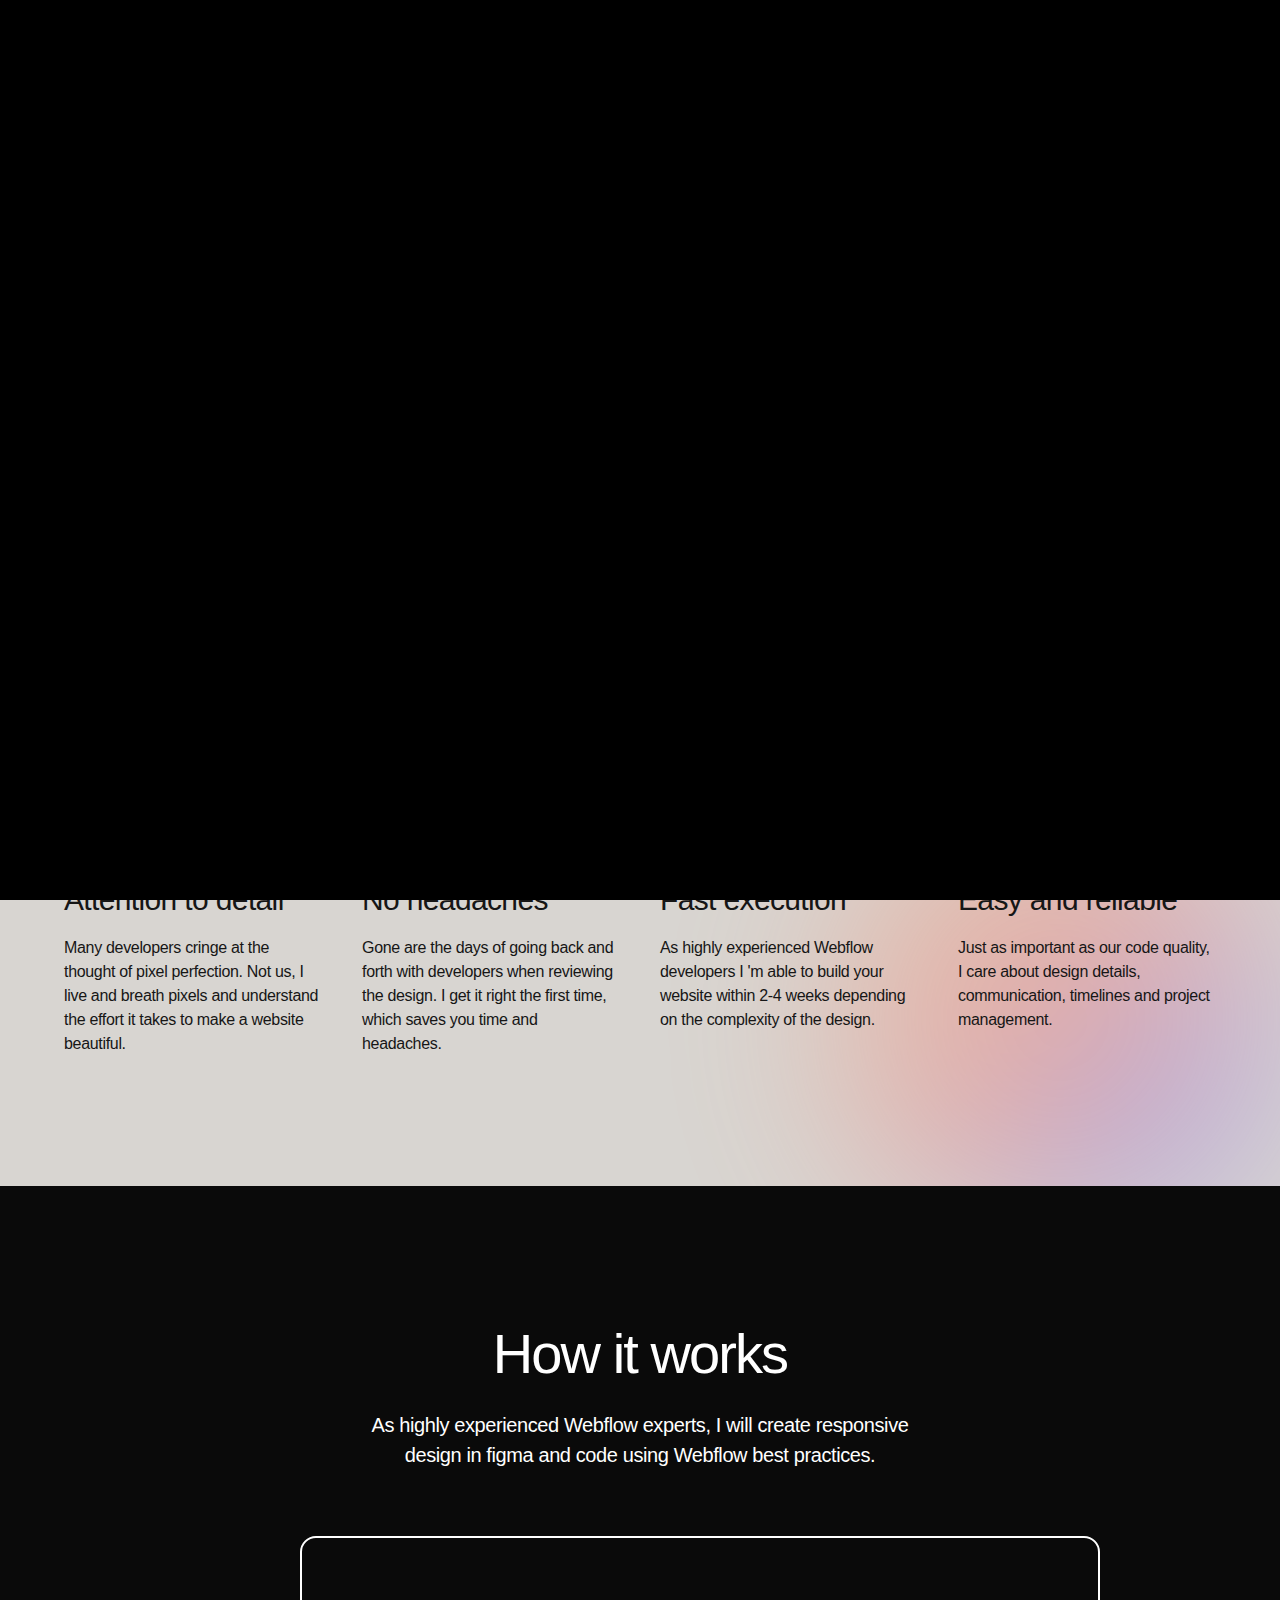
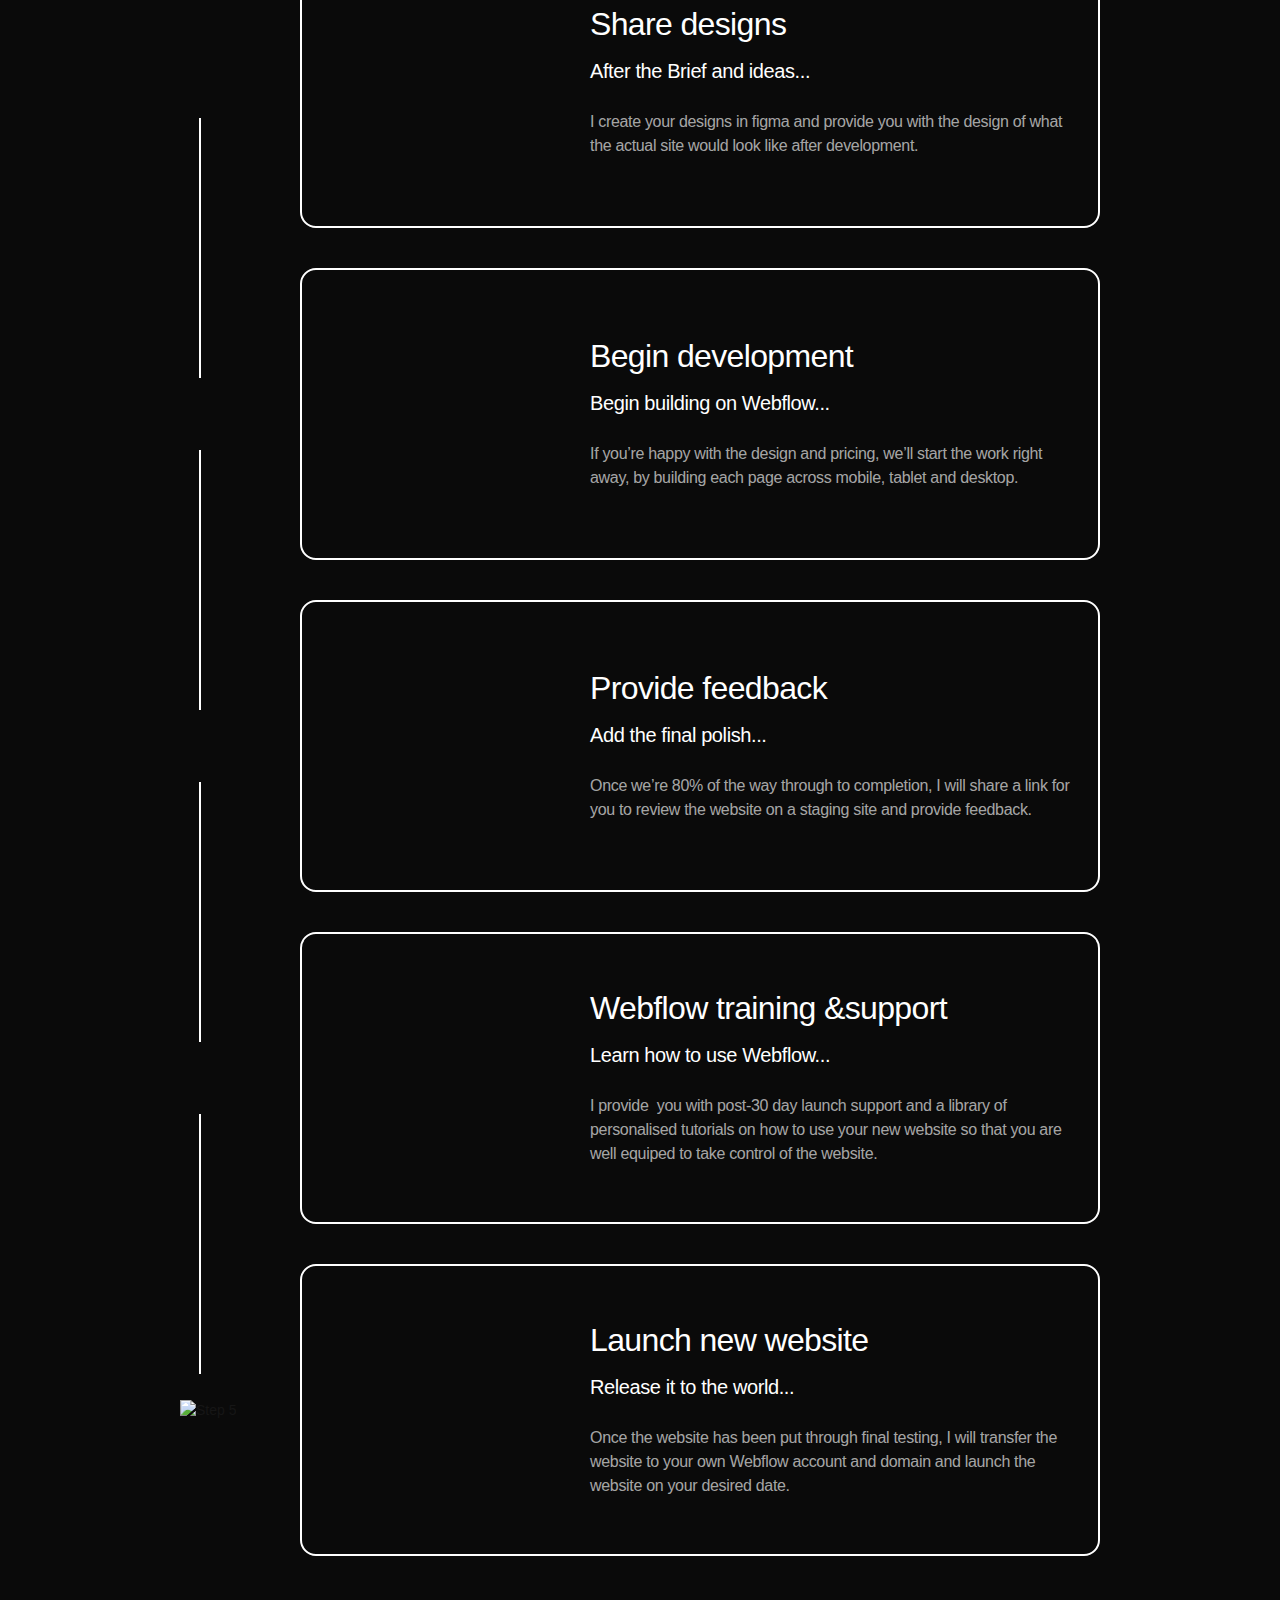
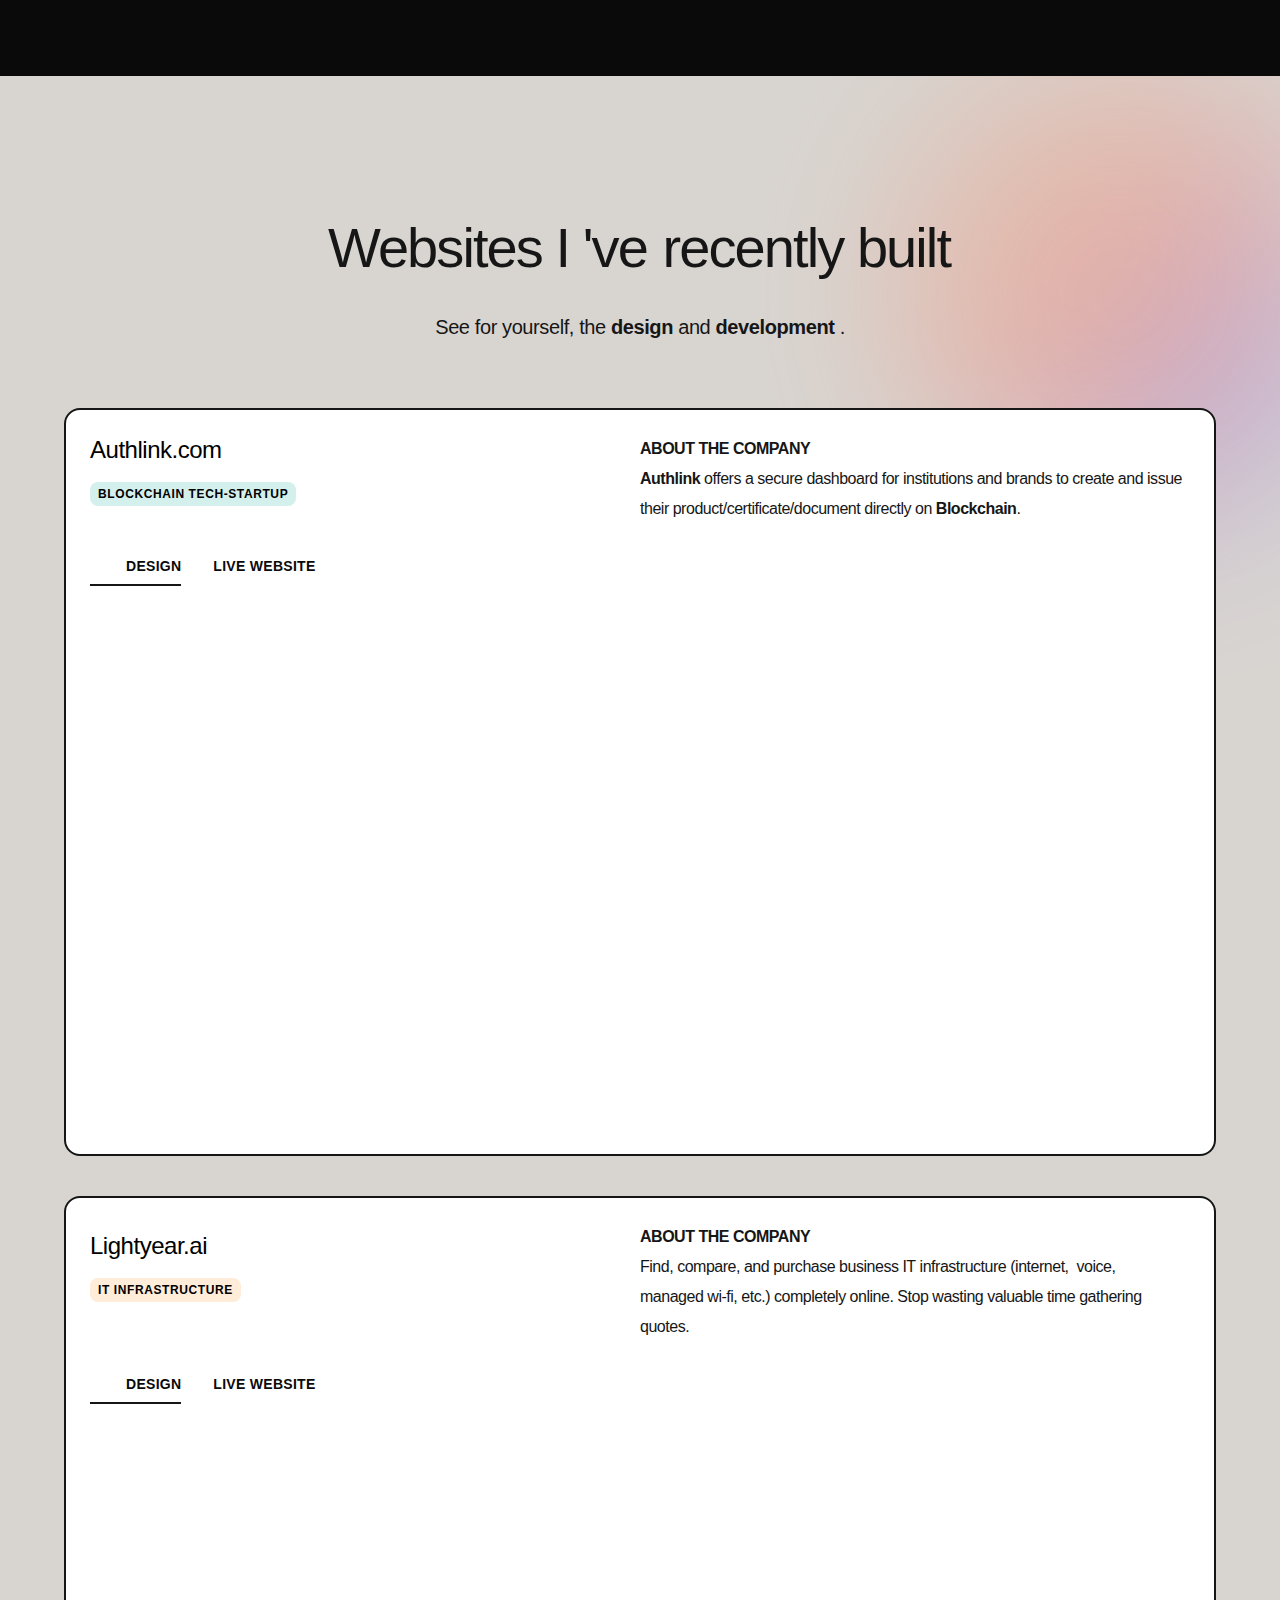
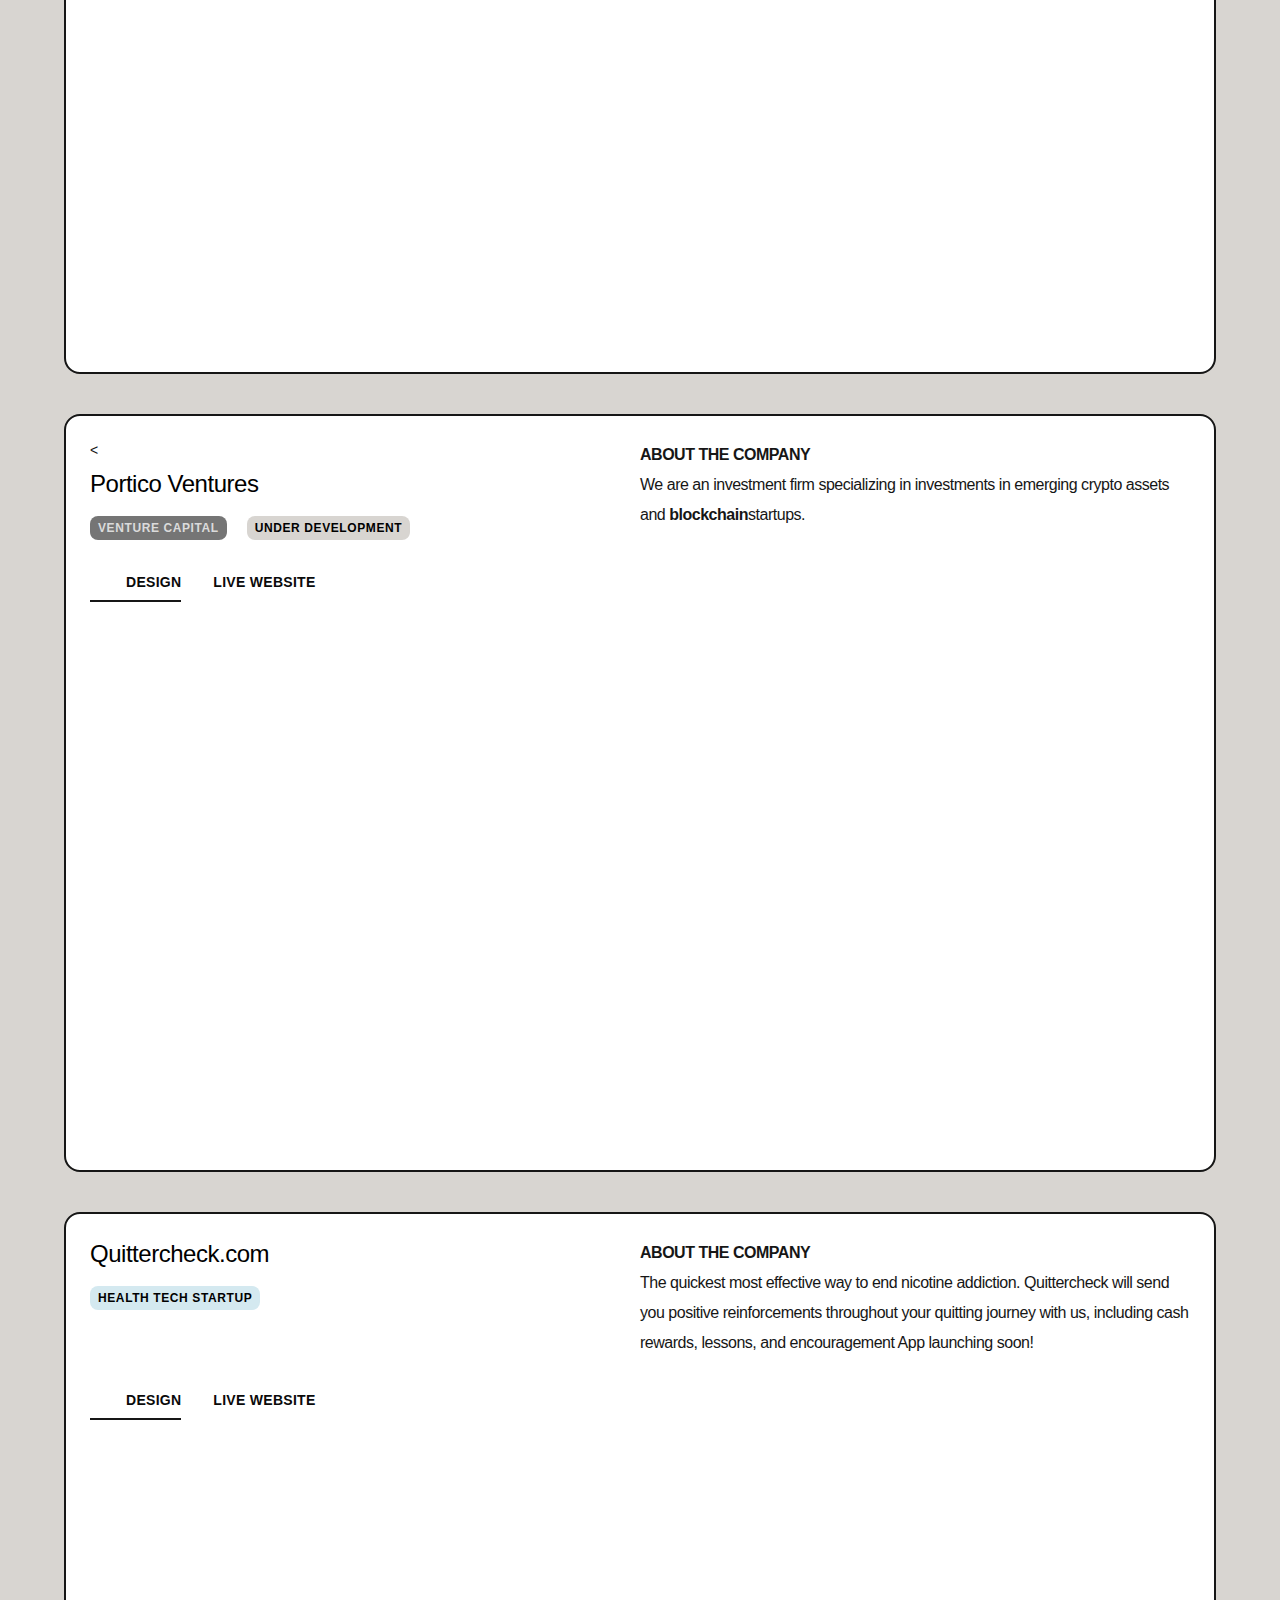
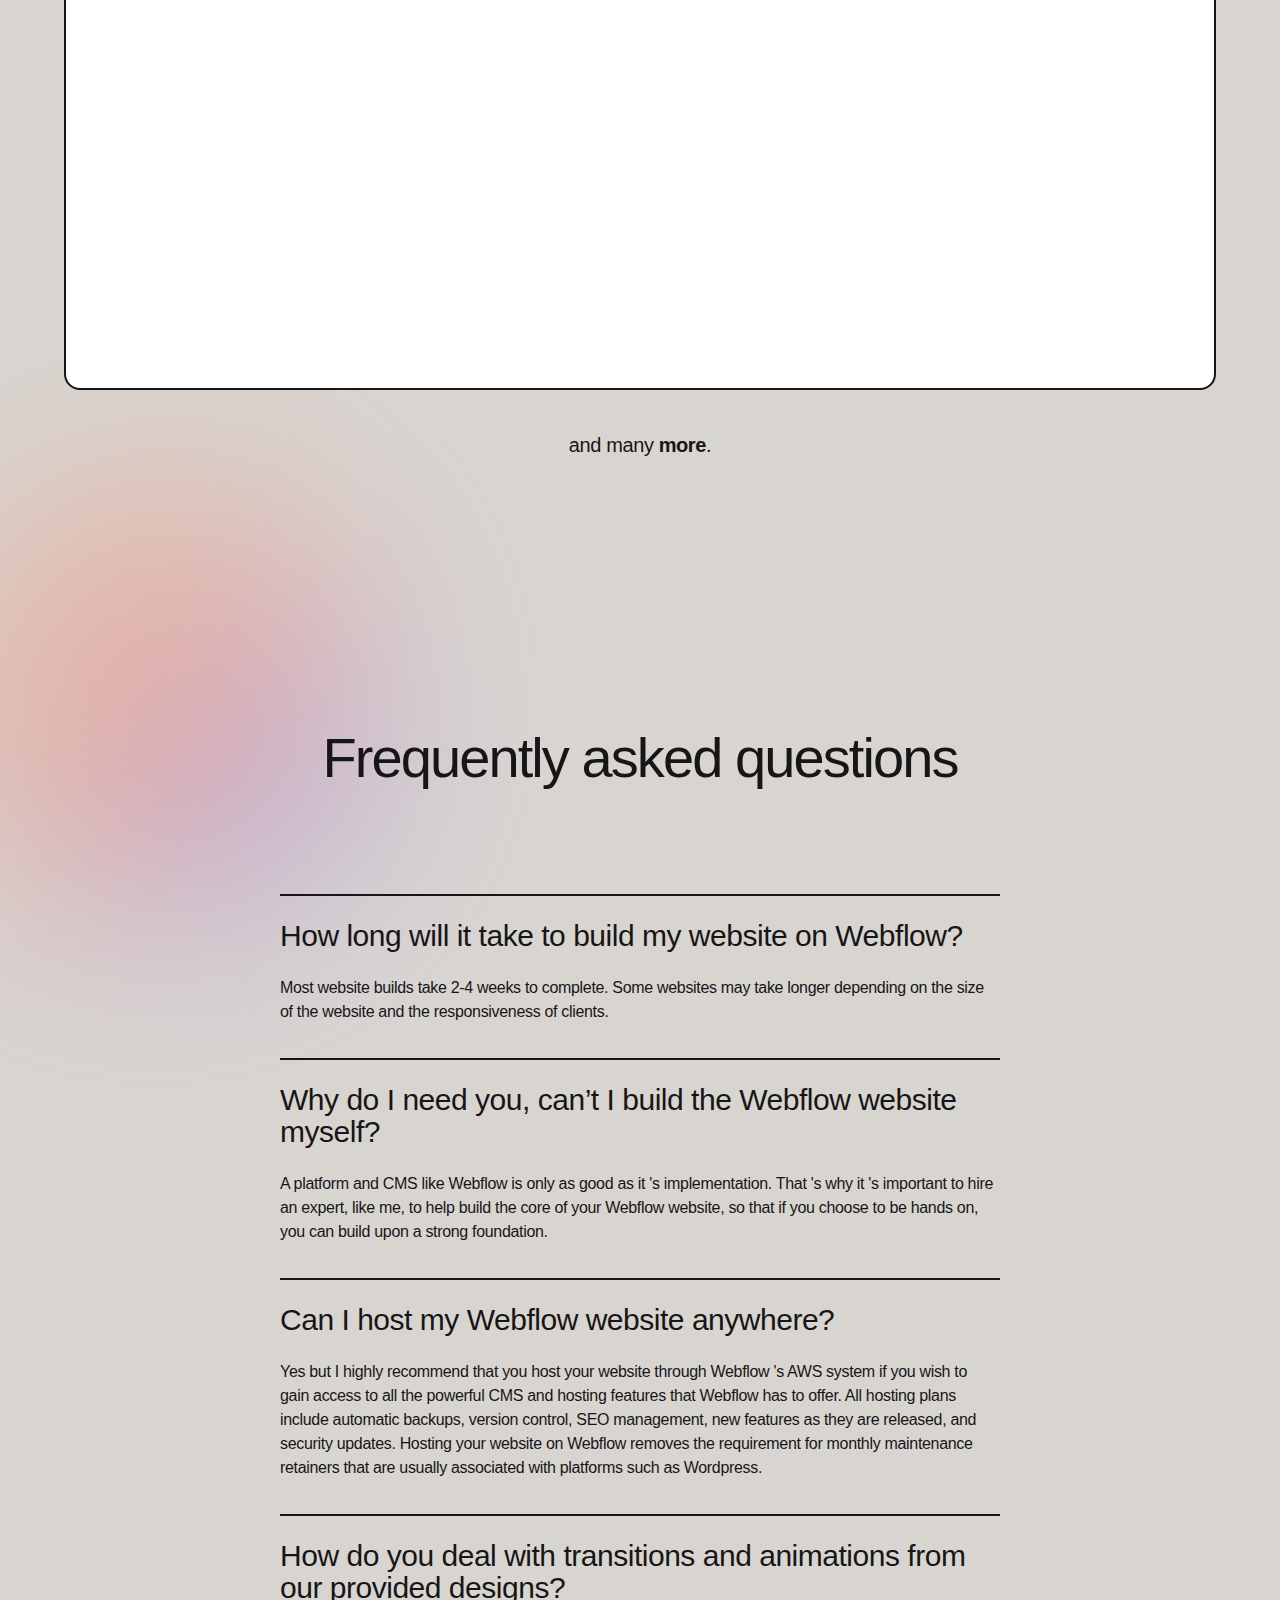
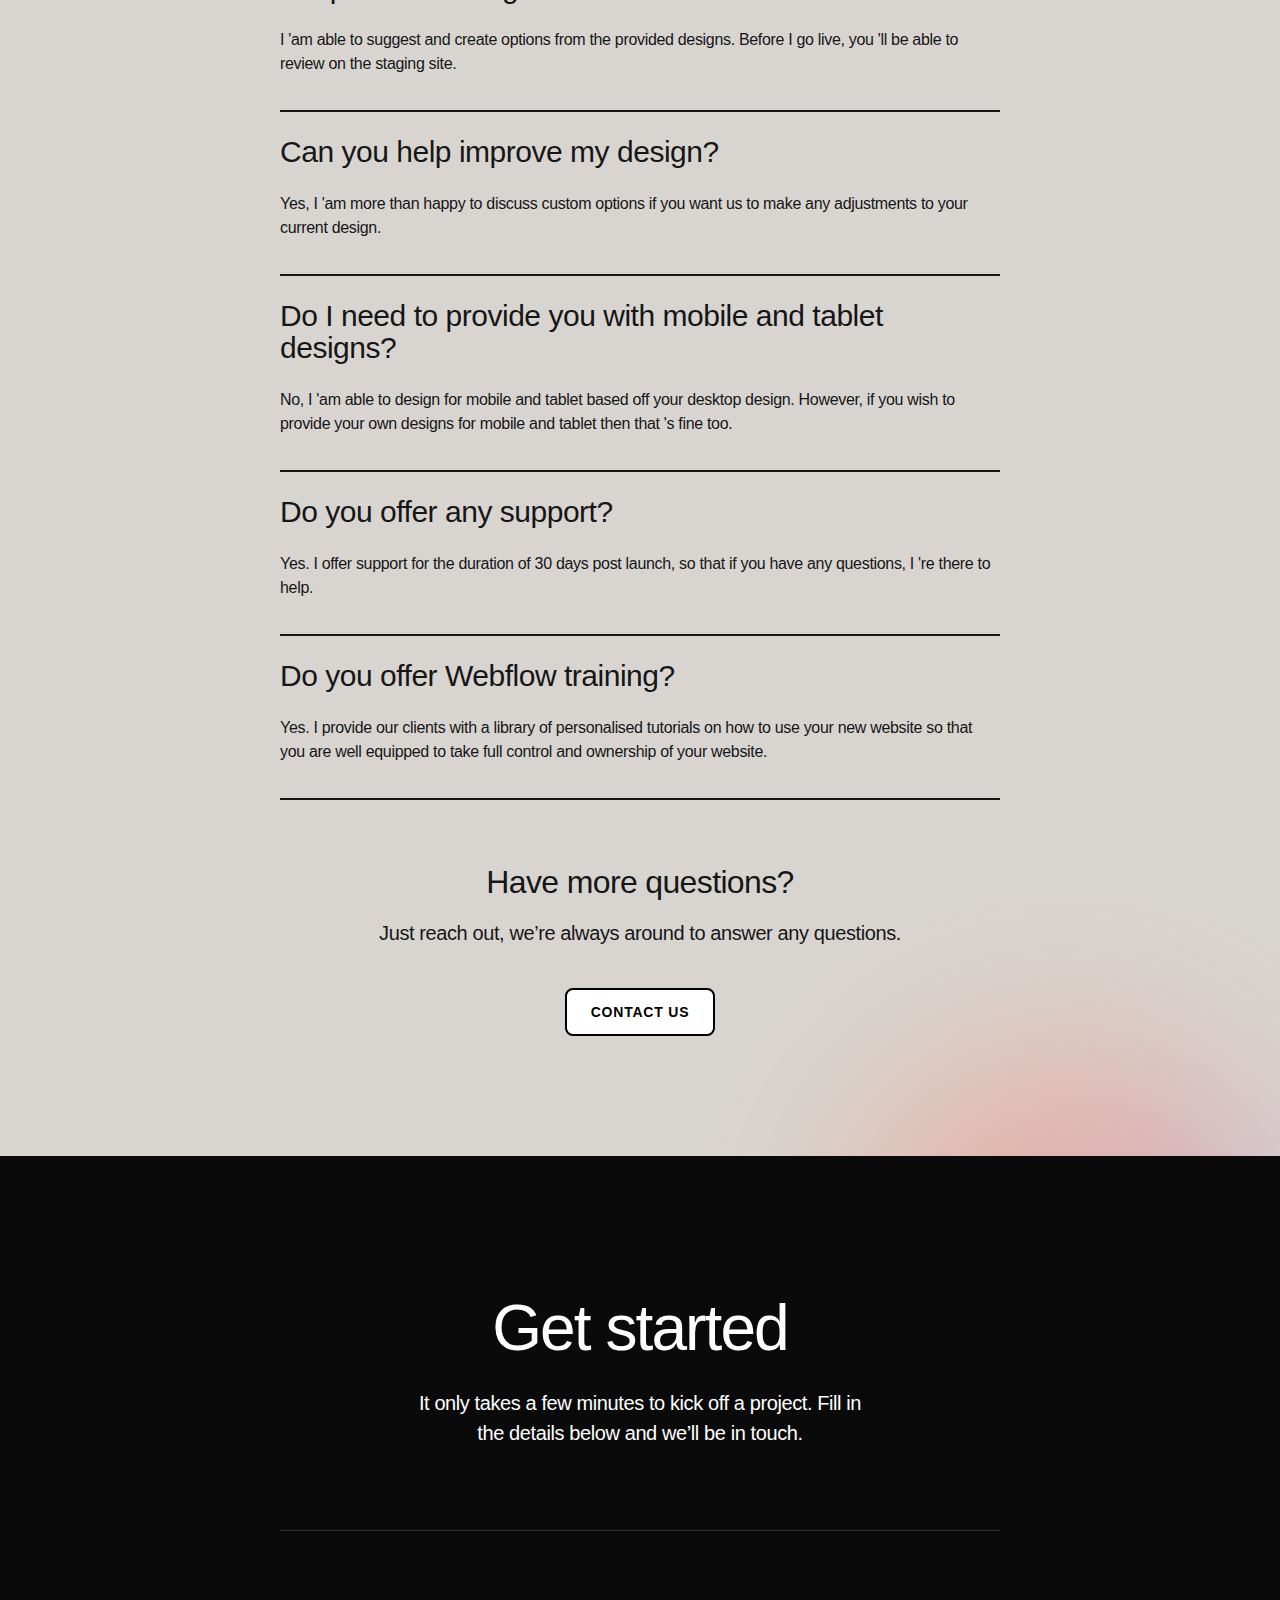
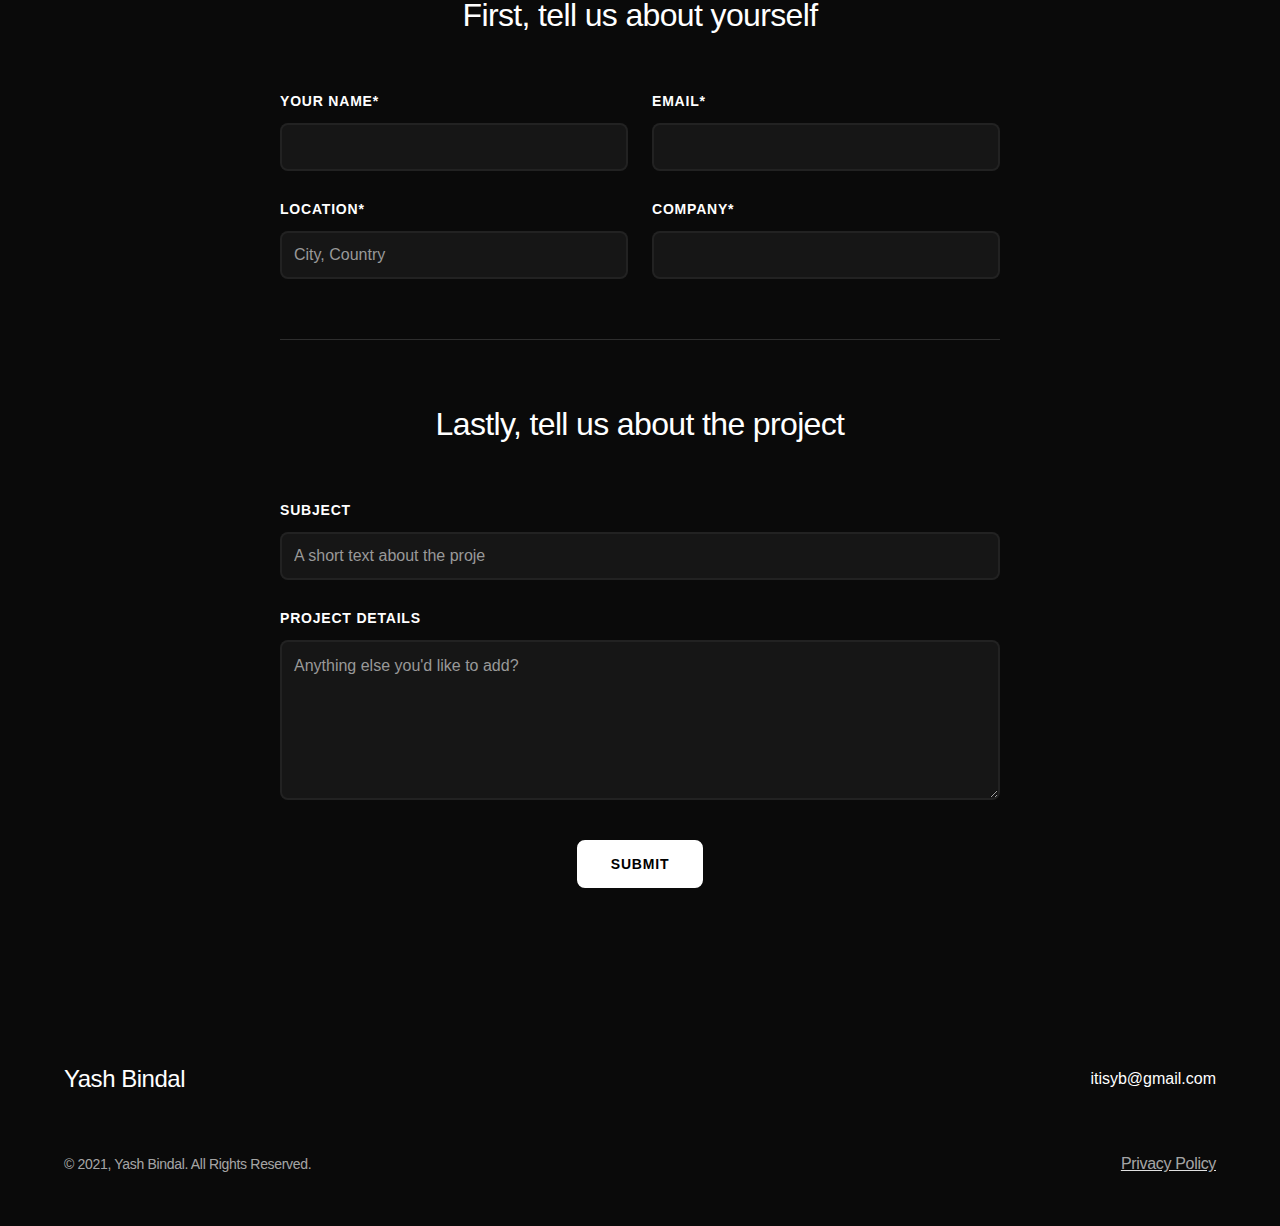
==== commit c466838a: "changes" ====
--- a/index.html
+++ b/index.html
@@ -7,22 +7,6 @@
   data-wf-site="60b7dbb236642413cb3128d5"
 >
   <head>
-    <!-- Hotjar Tracking Code for www.yash,design -->
-    <script>
-      (function (h, o, t, j, a, r) {
-        h.hj =
-          h.hj ||
-          function () {
-            (h.hj.q = h.hj.q || []).push(arguments);
-          };
-        h._hjSettings = { hjid: 2514122, hjsv: 6 };
-        a = o.getElementsByTagName("head")[0];
-        r = o.createElement("script");
-        r.async = 1;
-        r.src = t + h._hjSettings.hjid + j + h._hjSettings.hjsv;
-        a.appendChild(r);
-      })(window, document, "https://static.hotjar.com/c/hotjar-", ".js?sv=");
-    </script>
     <meta charset="utf-8" />
     <title>Yash Bindal</title>
     <meta
@@ -120,23 +104,16 @@
       fbq("init", "913776032498523");
       fbq("track", "PageView");
     </script>
-<<<<<<< HEAD
-    <!-- <script>
-      var canvas = document.querySelector("canvas");
-      fitToContainer(canvas);
+    <script>
+      if (window.matchMedia("(max-width: 767px)").matches) {
+        $("#Our-Work").remove();
 
-      function fitToContainer(canvas) {
-        // Make it visually fill the positioned parent
-        canvas.style.width = "100%";
-        canvas.style.height = "100%";
-        // ...then set the internal size to match
-        canvas.width = canvas.offsetWidth;
-        canvas.height = canvas.offsetHeight;
+        // The viewport is less than 768 pixels wide
+      } else {
+        // The viewport is at least 768 pixels wide
+        console.log("This is a tablet or desktop.");
       }
-    </script> -->
-=======
-
->>>>>>> d341e00287a1086deac2f17d7ed19b6678cd59fd
+    </script>
     <noscript>
       <img
         height="1"
@@ -222,8 +199,8 @@
                 class="label-arrow on-t-m"
               />
             </div>
-            <div class="spline-wrapper">
-              <!-- <div
+            <div class="figma-embed-wrapper">
+              <div
                 data-w-id="b282fa53-c876-a363-d487-995c7a38633d"
                 data-animation-type="lottie"
                 data-src="https://uploads-ssl.webflow.com/5ff65128d64d8f034c3f54ff/6058190b4e987f9a264313ac_loader-grey.json"
@@ -235,9 +212,9 @@
                 data-default-duration="1"
                 data-duration="0"
                 class="loading"
-              ></div> -->
-              <!-- <div class="figma-embed w-embed w-iframe"> -->
-              <!-- <div
+              ></div>
+              <div class="figma-embed w-embed w-iframe">
+                <div
                   data-w-id="b282fa53-c876-a363-d487-995c7a38633d"
                   data-animation-type="lottie"
                   data-src="https://uploads-ssl.webflow.com/5ff65128d64d8f034c3f54ff/6058190b4e987f9a264313ac_loader-grey.json"
@@ -256,11 +233,8 @@
                   height="100%"
                   src="https://www.figma.com/embed?embed_host=share&url=https%3A%2F%2Fwww.figma.com%2Ffile%2F0BPH6kb0tVRGv21weYZGcx%2Fwebsite%3Fnode-id%3D0%253A1"
                   allowfullscreen
-                ></iframe> -->
-              <div id="container">
-                <canvas id="canvas3d"></canvas>
-              </div>
-              <!-- </div> -->
+                ></iframe>
+              </div>
             </div>
           </div>
         </div>
@@ -770,6 +744,7 @@
           <div class="project-spec-wrapper margin-l">
             <div class="project-spec-top margin-m">
               <div class="project-title-wrap">
+                <
                 <h5 class="headinglink">
                   <a
                     href="https://portico.vc"
@@ -1354,10 +1329,6 @@
       src="https://uploads-ssl.webflow.com/60b7dbb236642413cb3128d5/js/webflow.d4acaec06.js"
       type="text/javascript"
     ></script>
-    <script src="https://cdnjs.cloudflare.com/ajax/libs/three.js/r113/three.min.js"></script>
-    <script src="https://cdn.spline.design/lib/anime.min.js"></script>
-    <script src="js/spline.runtime.min.js"></script>
-    <script src="js/main.js"></script>
     <!--[if lte IE 9
       ]><script src="//cdnjs.cloudflare.com/ajax/libs/placeholders/3.0.2/placeholders.min.js"></script
     ><![endif]-->
@@ -1366,10 +1337,7 @@
         $(".w-tab-link").removeClass("w--current");
         $(".w-tab-pane").removeClass("w--tab-active");
         $(".w-tab-link:nth-child(2)").addClass("w--current");
-        // $("#Our-Work").remove();
 
-        $(".w-tabs").remove();
-        $(".figma-embed-wrapper").remove();
         // The viewport is less than 768 pixels wide
       } else {
         // The viewport is at least 768 pixels wide
--- a/style.css
+++ b/style.css
@@ -228,957 +228,6 @@
   font-style: normal
 }
 
-<<<<<<< HEAD
-   /* ==========================================================================
-      Start of custom Webflow CSS
-      ========================================================================== */
-   .w-layout-grid {
-     display: -ms-grid;
-     display: grid;
-     grid-auto-columns: 1fr;
-     -ms-grid-columns: 1fr 1fr;
-     grid-template-columns: 1fr 1fr;
-     -ms-grid-rows: auto auto;
-     grid-template-rows: auto auto;
-     grid-row-gap: 16px;
-     grid-column-gap: 16px;
-   }
-   
-   body {
-     font-family: Relative, sans-serif;
-     color: #161616;
-     font-size: 14px;
-     line-height: 20px;
-     font-weight: 400;
-   }
-   
-   h1 {
-     margin-top: 16px;
-     margin-bottom: 24px;
-     color: #161616;
-     font-size: 72px;
-     line-height: 80px;
-     font-weight: 500;
-     letter-spacing: -2.4px;
-   }
-   
-   h2 {
-     margin-top: 16px;
-     margin-bottom: 24px;
-     font-size: 64px;
-     line-height: 72px;
-     font-weight: 500;
-     letter-spacing: -1.92px;
-   }
-   
-   h3 {
-     margin-top: 16px;
-     margin-bottom: 24px;
-     font-size: 56px;
-     line-height: 64px;
-     font-weight: 500;
-     letter-spacing: -1.68px;
-   }
-   
-   h4 {
-     margin-top: 8px;
-     margin-bottom: 16px;
-     font-size: 32px;
-     line-height: 40px;
-     font-weight: 500;
-     letter-spacing: -0.64px;
-   }
-   
-   h5 {
-     margin-top: 8px;
-     margin-bottom: 16px;
-     font-size: 24px;
-     line-height: 32px;
-     font-weight: 500;
-     letter-spacing: -0.48px;
-   }
-   
-   h6 {
-     margin-top: 8px;
-     margin-bottom: 8px;
-     font-size: 16px;
-     line-height: 24px;
-     font-weight: 700;
-     letter-spacing: 0.8px;
-     text-transform: uppercase;
-   }
-   
-   p {
-     margin-bottom: 10px;
-     font-size: 16px;
-     line-height: 1.5;
-     letter-spacing: -0.32px;
-   }
-   
-   .nav-text-hover {
-     color: #0a0a0a;
-     font-weight: 700;
-     letter-spacing: 0.28px;
-     text-decoration: none;
-     text-transform: uppercase;
-   }
-   
-   .button {
-     padding: 16px 32px;
-     border: 2px solid #000;
-     border-radius: 8px;
-     background-color: #000;
-     -webkit-transition: all 400ms ease;
-     transition: all 400ms ease;
-     color: #fff;
-     font-size: 16px;
-     font-weight: 700;
-     letter-spacing: 0.8px;
-     text-transform: uppercase;
-   }
-   
-   .button:hover {
-     background-color: #161616;
-     box-shadow: 0 1px 3px 0 rgba(0, 0, 0, 0.15);
-     -webkit-transform: translate(0px, -2px);
-     -ms-transform: translate(0px, -2px);
-     transform: translate(0px, -2px);
-   }
-   
-   .button.right-24 {
-     margin-right: 24px;
-   }
-   
-   .button.button-white {
-     border-color: #fff;
-     background-color: #fff;
-     color: #000;
-   }
-   
-   .button.button-white.small {
-     padding: 12px 24px;
-     font-size: 14px;
-   }
-   
-   .button.button-white.small.wide-button {
-     padding-right: 32px;
-     padding-left: 32px;
-   }
-   
-   .button.secondary {
-     background-color: #fff;
-     color: #000;
-   }
-   
-   .button.secondary:hover {
-     background-color: rgba(0, 0, 0, 0.15);
-   }
-   
-   .button.secondary.small {
-     padding: 12px 24px;
-     -webkit-box-flex: 1;
-     -webkit-flex: 1;
-     -ms-flex: 1;
-     flex: 1;
-     font-size: 14px;
-     text-align: center;
-     text-decoration: none;
-   }
-   
-   .button.secondary.small.nav-cta {
-     z-index: 2000;
-     -webkit-box-flex: 0;
-     -webkit-flex: 0 auto;
-     -ms-flex: 0 auto;
-     flex: 0 auto;
-   }
-   
-   .button.secondary.small.nav-cta.hide {
-     display: none;
-   }
-   
-   .button.secondary.button-white {
-     background-color: #0a0a0a;
-     color: #fff;
-   }
-   
-   .button.secondary.button-white.right-32:hover {
-     background-color: hsla(0, 0%, 100%, 0.05);
-   }
-   
-   .button.secondary.right-32:hover {
-     background-color: rgba(22, 22, 22, 0.15);
-   }
-   
-   .button.right-32 {
-     margin-right: 32px;
-   }
-   
-   .navbar-version-1 {
-     position: fixed;
-     left: 0%;
-     top: 0%;
-     right: 0%;
-     bottom: auto;
-     z-index: 100;
-     display: none;
-     -webkit-box-orient: horizontal;
-     -webkit-box-direction: normal;
-     -webkit-flex-direction: row;
-     -ms-flex-direction: row;
-     flex-direction: row;
-     -webkit-box-pack: center;
-     -webkit-justify-content: center;
-     -ms-flex-pack: center;
-     justify-content: center;
-     -webkit-box-align: center;
-     -webkit-align-items: center;
-     -ms-flex-align: center;
-     align-items: center;
-   }
-   
-   .text-purple {
-     color: #6248ff;
-   }
-   
-   .layer-blur-cta {
-     position: absolute;
-     left: auto;
-     top: auto;
-     right: auto;
-     bottom: auto;
-     width: 400px;
-     height: 400px;
-     -webkit-align-self: center;
-     -ms-flex-item-align: center;
-     -ms-grid-row-align: center;
-     align-self: center;
-     border-radius: 500px;
-     background-image: linear-gradient(132deg, #ff4848, #ff7448 41%, #6248ff 75%);
-     -webkit-filter: blur(95px);
-     filter: blur(95px);
-   }
-   
-   .paragraph-l {
-     font-size: 24px;
-     letter-spacing: -0.48px;
-   }
-   
-   .paragraph-l.margin-l.max-560w {
-     max-width: 560px;
-   }
-   
-   .text-white {
-     color: #fff;
-   }
-   
-   .text-white.h6-smaller {
-     font-size: 14px;
-     line-height: 22px;
-     letter-spacing: 0.7px;
-   }
-   
-   .multi-button-wrapper {
-     display: -webkit-box;
-     display: -webkit-flex;
-     display: -ms-flexbox;
-     display: flex;
-     -webkit-box-align: center;
-     -webkit-align-items: center;
-     -ms-flex-align: center;
-     align-items: center;
-   }
-   
-   .text-link {
-     color: #000;
-     font-size: 16px;
-     line-height: 1.5;
-     text-decoration: underline;
-   }
-   
-   .text-link.text-white {
-     display: inline-block;
-     -webkit-flex-wrap: nowrap;
-     -ms-flex-wrap: nowrap;
-     flex-wrap: nowrap;
-     color: #fff;
-     cursor: pointer;
-   }
-   
-   .text-link.text-white.right-32 {
-     margin-right: 32px;
-   }
-   
-   .nav-link {
-     display: inline-block;
-     padding: 16px;
-     color: #000;
-     font-weight: 700;
-     letter-spacing: 0.7px;
-     text-decoration: none;
-     text-transform: uppercase;
-   }
-   
-   .nav-link.footer {
-     display: block;
-     padding: 12px 0px;
-     -webkit-transition: color 300ms ease;
-     transition: color 300ms ease;
-     color: hsla(0, 0%, 100%, 0.75);
-   }
-   
-   .nav-link.footer:hover {
-     color: #fff;
-   }
-   
-   .menu-nav-wrap {
-     width: 100%;
-   }
-   
-   .margin-0 {
-     margin-top: 0px;
-     margin-bottom: 0px;
-     font-size: 30px;
-   }
-   
-   .text-centred {
-     text-align: center;
-   }
-   
-   .text-centred.max-800w {
-     max-width: 800px;
-   }
-   
-   .text-centred.margin-xxl {
-     margin-bottom: 80px;
-   }
-   
-   .badge-text {
-     color: #000;
-     font-size: 12px;
-     line-height: 12px;
-     font-weight: 700;
-     letter-spacing: 0.6px;
-     text-decoration: none;
-     text-transform: uppercase;
-   }
-   
-   .badge-text.text-grey {
-     color: rgba(0, 0, 0, 0.75);
-   }
-   
-   .badge-text.text-white {
-     color: #fff;
-   }
-   
-   .badge-text.black {
-     color: #dbdbdb;
-   }
-   
-   .home {
-     position: relative;
-     width: 124px;
-     height: 33.33px;
-     text-decoration: none;
-   }
-   
-   .paragraph-m {
-     font-size: 20px;
-     letter-spacing: -0.4px;
-   }
-   
-   .paragraph-m.text-white {
-     width: 80%;
-   }
-   
-   .paragraph-m.text-centred {
-     margin-bottom: 24px;
-   }
-   
-   .paragraph-m.text-centred.margin-l {
-     margin-bottom: 40px;
-   }
-   
-   .paragraph-m.max-640w {
-     max-width: 640px;
-   }
-   
-   .paragraph-m.max-560w {
-     max-width: 560px;
-   }
-   
-   .paragraph-m.max-560w.margin-l.margin-0-t-m {
-     font-size: 24px;
-   }
-   
-   .close-button {
-     position: absolute;
-     left: auto;
-     top: 24px;
-     right: 40px;
-     bottom: auto;
-     display: -webkit-box;
-     display: -webkit-flex;
-     display: -ms-flexbox;
-     display: flex;
-     width: 40px;
-     height: 40px;
-     -webkit-box-pack: center;
-     -webkit-justify-content: center;
-     -ms-flex-pack: center;
-     justify-content: center;
-     -webkit-box-align: center;
-     -webkit-align-items: center;
-     -ms-flex-align: center;
-     align-items: center;
-     border-style: solid;
-     border-width: 2px;
-     border-color: #fff;
-     border-radius: 500px;
-     background-color: #161616;
-   }
-   
-   .menu-container {
-     position: fixed;
-     left: auto;
-     top: 0%;
-     right: 0%;
-     bottom: 0%;
-     z-index: 1000;
-     display: -webkit-box;
-     display: -webkit-flex;
-     display: -ms-flexbox;
-     display: flex;
-     overflow: scroll;
-     width: 560px;
-     padding: 104px 64px;
-     -webkit-box-pack: start;
-     -webkit-justify-content: flex-start;
-     -ms-flex-pack: start;
-     justify-content: flex-start;
-     -webkit-box-align: start;
-     -webkit-align-items: flex-start;
-     -ms-flex-align: start;
-     align-items: flex-start;
-     background-color: #161616;
-   }
-   
-   .section {
-     position: relative;
-     padding-top: 120px;
-     padding-bottom: 120px;
-     -webkit-box-orient: vertical;
-     -webkit-box-direction: normal;
-     -webkit-flex-direction: column;
-     -ms-flex-direction: column;
-     flex-direction: column;
-     -webkit-box-pack: start;
-     -webkit-justify-content: flex-start;
-     -ms-flex-pack: start;
-     justify-content: flex-start;
-     -webkit-box-align: center;
-     -webkit-align-items: center;
-     -ms-flex-align: center;
-     align-items: center;
-   }
-   
-   .section.cta {
-     position: relative;
-     overflow: hidden;
-     padding-top: 0px;
-     padding-bottom: 0px;
-     background-color: #0a0a0a;
-   }
-   
-   .section.light-purple {
-     background-color: #f5f3ff;
-   }
-   
-   .section.black {
-     background-color: #0a0a0a;
-   }
-   
-   .section.black.confirmation-page {
-     display: -webkit-box;
-     display: -webkit-flex;
-     display: -ms-flexbox;
-     display: flex;
-     height: 100vh;
-     padding-top: 180px;
-   }
-   
-   .section.light-orange {
-     background-color: #fff3ef;
-   }
-   
-   .section.footer {
-     position: relative;
-     z-index: 0;
-     padding-top: 40px;
-     padding-bottom: 40px;
-     background-color: #0a0a0a;
-   }
-   
-   .section.grain {
-     background-image: url("https://uploads-ssl.webflow.com/60b7dbb236642413cb3128d5/60b7dbb33664245716312933_Grain_Latest.png");
-     background-position: 0px 0px;
-     background-size: 300px 300px;
-   }
-   
-   .section.grain.top-140 {
-     padding-top: 140px;
-   }
-   
-   .section.grain.padding-top-40 {
-     padding-top: 40px;
-   }
-   
-   .section.grain.subpage-hero {
-     padding-top: 160px;
-   }
-   
-   .background-blur-wrapper {
-     position: absolute;
-     left: 0%;
-     top: 0%;
-     right: 0%;
-     bottom: 0%;
-     z-index: -5;
-     display: -webkit-box;
-     display: -webkit-flex;
-     display: -ms-flexbox;
-     display: flex;
-     -webkit-box-pack: center;
-     -webkit-justify-content: center;
-     -ms-flex-pack: center;
-     justify-content: center;
-     -webkit-box-align: center;
-     -webkit-align-items: center;
-     -ms-flex-align: center;
-     align-items: center;
-   }
-   
-   .background-blur-wrapper.overflow-hidden {
-     overflow: hidden;
-   }
-   
-   .text-orange {
-     color: #ff7448;
-   }
-   
-   .nav-link-text-large {
-     -webkit-box-orient: vertical;
-     -webkit-box-direction: normal;
-     -webkit-flex-direction: column;
-     -ms-flex-direction: column;
-     flex-direction: column;
-     -webkit-transition: all 400ms ease;
-     transition: all 400ms ease;
-     line-height: 56px;
-     text-decoration: none;
-   }
-   
-   .nav-link-text-large:hover {
-     -webkit-transform: translate(8px, 0px);
-     -ms-transform: translate(8px, 0px);
-     transform: translate(8px, 0px);
-     color: hsla(0, 0%, 100%, 0.75);
-   }
-   
-   .nav-text {
-     color: #0a0a0a;
-     font-weight: 700;
-     letter-spacing: 0.28px;
-     text-decoration: none;
-     text-transform: uppercase;
-   }
-   
-   .nav-text.text-white {
-     color: #fff;
-   }
-   
-   .example-block {
-     display: -webkit-box;
-     display: -webkit-flex;
-     display: -ms-flexbox;
-     display: flex;
-     width: 560px;
-     height: 80px;
-     -webkit-box-pack: center;
-     -webkit-justify-content: center;
-     -ms-flex-pack: center;
-     justify-content: center;
-     -webkit-box-align: center;
-     -webkit-align-items: center;
-     -ms-flex-align: center;
-     align-items: center;
-     border-style: solid;
-     border-width: 3px;
-     border-color: #ff7448;
-   }
-   
-   .example-block.margin-s {
-     margin-bottom: 16px;
-   }
-   
-   .example-block.margin-m {
-     margin-bottom: 24px;
-   }
-   
-   .example-block.margin-xl {
-     margin-bottom: 56px;
-   }
-   
-   .example-block.margin-xxl {
-     margin-bottom: 80px;
-   }
-   
-   .example-block.margin-xs {
-     margin-bottom: 12px;
-   }
-   
-   .example-block.margin-l {
-     margin-bottom: 40px;
-   }
-   
-   .nav-text-wrap {
-     overflow: hidden;
-     height: 20px;
-     text-decoration: none;
-   }
-   
-   .nav-link-dope-edition {
-     padding: 16px;
-     text-decoration: none;
-   }
-   
-   .nav-link-dope-edition.right-32 {
-     margin-right: 16px;
-   }
-   
-   .badge {
-     display: inline-block;
-     padding: 6px 8px;
-     border-radius: 8px;
-     background-color: #d8d5d1;
-   }
-   
-   .badge.bg-white {
-     background-color: #fff;
-   }
-   
-   .badge.light-grey {
-     background-color: rgba(255, 255, 255, 0.15);
-   }
-   
-   .badge.light-grey.wrap {
-     margin-right: 8px;
-     margin-bottom: 8px;
-   }
-   
-   .badge.yolo-media {
-     background-color: #deeffa;
-   }
-   
-   .badge.quittercheck {
-     margin-right: 16px;
-     background-color: #d4e9f0;
-   }
-   
-   .badge.laura-avery {
-     background-color: #e9e5dd;
-   }
-   
-   .badge.authlink {
-     margin-right: 16px;
-     background-color: #d4f0ed;
-   }
-   
-   .badge.lightyear {
-     margin-right: 16px;
-     background-color: #ffecd9;
-   }
-   
-   .badge.portico {
-     margin-right: 16px;
-     background-color: #757575;
-     color: #fff;
-   }
-   
-   .margin-m {
-     margin-bottom: 24px;
-   }
-   
-   .main-nav-link {
-     display: block;
-     margin-bottom: 16px;
-     color: #fff;
-     font-size: 48px;
-     line-height: 56px;
-     font-weight: 500;
-     text-decoration: none;
-   }
-   
-   .main-nav-link.margin-s {
-     display: block;
-   }
-   
-   .blur-background {
-     position: absolute;
-     left: 0%;
-     top: 0%;
-     right: 0%;
-     bottom: 0%;
-     background-color: rgba(22, 22, 22, 0.1);
-   }
-   
-   .container {
-     position: relative;
-     z-index: 2;
-     display: block;
-     width: 90%;
-     max-width: 1360px;
-     margin-right: auto;
-     margin-left: auto;
-   }
-   
-   .container.small {
-     max-width: 920px;
-   }
-   
-   .container.small.flex-vertical {
-     display: -webkit-box;
-     display: -webkit-flex;
-     display: -ms-flexbox;
-     display: flex;
-     -webkit-box-orient: vertical;
-     -webkit-box-direction: normal;
-     -webkit-flex-direction: column;
-     -ms-flex-direction: column;
-     flex-direction: column;
-     -webkit-box-pack: start;
-     -webkit-justify-content: flex-start;
-     -ms-flex-pack: start;
-     justify-content: flex-start;
-     -webkit-box-align: center;
-     -webkit-align-items: center;
-     -ms-flex-align: center;
-     align-items: center;
-   }
-   
-   .container.small.flex {
-     -webkit-box-pack: start;
-     -webkit-justify-content: flex-start;
-     -ms-flex-pack: start;
-     justify-content: flex-start;
-     -webkit-box-align: start;
-     -webkit-align-items: flex-start;
-     -ms-flex-align: start;
-     align-items: flex-start;
-   }
-   
-   .container.centred {
-     display: -webkit-box;
-     display: -webkit-flex;
-     display: -ms-flexbox;
-     display: flex;
-     -webkit-box-orient: vertical;
-     -webkit-box-direction: normal;
-     -webkit-flex-direction: column;
-     -ms-flex-direction: column;
-     flex-direction: column;
-     -webkit-box-pack: center;
-     -webkit-justify-content: center;
-     -ms-flex-pack: center;
-     justify-content: center;
-     -webkit-box-align: center;
-     -webkit-align-items: center;
-     -ms-flex-align: center;
-     align-items: center;
-   }
-   
-   .container.centred.full-width {
-     -webkit-box-align: stretch;
-     -webkit-align-items: stretch;
-     -ms-flex-align: stretch;
-     align-items: stretch;
-   }
-   
-   .container.grid {
-     z-index: 5;
-     display: -ms-grid;
-     display: grid;
-     height: 96px;
-     margin-right: auto;
-     margin-left: auto;
-     -webkit-box-align: center;
-     -webkit-align-items: center;
-     -ms-flex-align: center;
-     align-items: center;
-     grid-auto-columns: 1fr;
-     grid-column-gap: 16px;
-     grid-row-gap: 16px;
-     -ms-grid-columns: 0.25fr 1fr 0.25fr;
-     grid-template-columns: 0.25fr 1fr 0.25fr;
-     -ms-grid-rows: auto;
-     grid-template-rows: auto;
-   }
-   
-   .container.static {
-     position: static;
-   }
-   
-   .nav-menu {
-     display: -webkit-box;
-     display: -webkit-flex;
-     display: -ms-flexbox;
-     display: flex;
-     margin-right: auto;
-     margin-left: auto;
-     -webkit-box-pack: justify;
-     -webkit-justify-content: space-between;
-     -ms-flex-pack: justify;
-     justify-content: space-between;
-     -webkit-box-align: center;
-     -webkit-align-items: center;
-     -ms-flex-align: center;
-     align-items: center;
-   }
-   
-   .text-light-grey {
-     color: hsla(0, 0%, 100%, 0.65);
-   }
-   
-   .margin-s {
-     margin-bottom: 16px;
-   }
-   
-   .margin-xs {
-     margin-bottom: 12px;
-   }
-   
-   .margin-xs._100-w {
-     width: 100%;
-   }
-   
-   .margin-l {
-     margin-bottom: 40px;
-   }
-   
-   .margin-xl {
-     margin-bottom: 56px;
-   }
-   
-   .margin-xxl {
-     margin-bottom: 80px;
-   }
-   
-   .process-image {
-     display: -webkit-box;
-     display: -webkit-flex;
-     display: -ms-flexbox;
-     display: flex;
-     width: 240px;
-     height: 240px;
-     -webkit-box-pack: center;
-     -webkit-justify-content: center;
-     -ms-flex-pack: center;
-     justify-content: center;
-     -webkit-box-align: center;
-     -webkit-align-items: center;
-     -ms-flex-align: center;
-     align-items: center;
-     border-radius: 12px;
-     background-image: url("https://uploads-ssl.webflow.com/60b7dbb236642413cb3128d5/60b7dbb3366424634d312909_Process_step_background.png");
-     background-position: 50% 50%;
-     background-size: cover;
-   }
-   
-   .step {
-     display: -webkit-box;
-     display: -webkit-flex;
-     display: -ms-flexbox;
-     display: flex;
-     min-width: 120px;
-     padding-top: 16px;
-     padding-bottom: 16px;
-     -webkit-box-pack: start;
-     -webkit-justify-content: flex-start;
-     -ms-flex-pack: start;
-     justify-content: flex-start;
-     -webkit-box-align: center;
-     -webkit-align-items: center;
-     -ms-flex-align: center;
-     align-items: center;
-     -webkit-box-flex: 0;
-     -webkit-flex: 0 0 auto;
-     -ms-flex: 0 0 auto;
-     flex: 0 0 auto;
-   }
-   
-   .project-title-wrap {
-     display: -webkit-box;
-     display: -webkit-flex;
-     display: -ms-flexbox;
-     display: flex;
-     -webkit-box-orient: vertical;
-     -webkit-box-direction: normal;
-     -webkit-flex-direction: column;
-     -ms-flex-direction: column;
-     flex-direction: column;
-     -webkit-box-align: start;
-     -webkit-align-items: flex-start;
-     -ms-flex-align: start;
-     align-items: flex-start;
-   }
-   
-   .project-spec-figma-wrap {
-     position: relative;
-     overflow: hidden;
-     width: 100%;
-     height: 520px;
-     border-radius: 12px;
-   }
-   
-   .process-wrapper {
-     position: relative;
-   }
-   
-   .price-text {
-     margin-bottom: 0px;
-     color: #fff;
-     text-align: center;
-   }
-   
-   .figma-embed-wrapper {
-     position: relative;
-     overflow: hidden;
-     width: 100%;
-     height: 560px;
-     -webkit-box-pack: center;
-     -webkit-justify-content: center;
-     -ms-flex-pack: center;
-     justify-content: center;
-     -webkit-box-align: center;
-     -webkit-align-items: center;
-     -ms-flex-align: center;
-     align-items: center;
-     border-style: solid;
-     border-width: 2px;
-     border-color: #161616;
-     border-radius: 16px;
-   }
-   
-   .spline-wrapper{
-    position: relative;
-    overflow: hidden;
-    width: 100%;
-    height: 560px;
-    -webkit-box-pack: center;
-    -webkit-justify-content: center;
-    -ms-flex-pack: center;
-    justify-content: center;
-=======
 [class^="w-icon-"],
 [class*=" w-icon-"] {
   font-family: 'webflow-icons' !important;
@@ -7202,18 +6251,18 @@
     height: 400px;
   }
 
-  /* .w-tabs {
+  .w-tabs {
+    display: none;
+  }
+
+  /* #Our-Work{
+
     display: none;
   } */
 
-  /* #Our-Work{
-
+  .figma-embed-wrapper {
     display: none;
-  } */
-
-  /* .figma-embed-wrapper {
-    display: none;
-  } */
+  }
 
   .heading-2-small {
     font-size: 36px;
@@ -7265,3301 +6314,10 @@
     display: -webkit-flex;
     display: -ms-flexbox;
     display: flex;
->>>>>>> d341e00287a1086deac2f17d7ed19b6678cd59fd
     -webkit-box-align: center;
     -webkit-align-items: center;
     -ms-flex-align: center;
     align-items: center;
-<<<<<<< HEAD
-    
-}
-   #container {
-    width: 100%;
-    height: 100%;
-    position: relative;
-    
-  }
-  #canvas3d {
-    max-width: 100%;
-    max-height: 100%;
-    outline: none;
-    transform: scale(1.3);
-    -webkit-transform: scale(1.3);
-    -moz-transform: scale(1.3);
-    -ms-transform: scale(1.3);
-    -o-transform: scale(1.3);
-}
-  
-
-   .text-area {
-     min-height: 120px;
-     border-style: solid;
-     border-width: 2px;
-     border-color: rgba(255, 255, 255, 0.05);
-     border-radius: 8px;
-     background-color: hsla(0, 0%, 100%, 0.05);
-     color: #fff;
-     font-size: 16px;
-     line-height: 24px;
-     font-weight: 400;
-   }
-   
-   .text-area:hover {
-     border-color: rgba(255, 255, 255, 0.25);
-   }
-   
-   .text-area:focus {
-     border-color: #fff;
-     background-color: hsla(0, 0%, 100%, 0);
-   }
-   
-   .text-area.larger {
-     min-height: 160px;
-   }
-   
-   .text-area.larger.margin-l {
-     padding-top: 12px;
-     padding-bottom: 12px;
-   }
-   
-   .text-area.margin-l {
-     -webkit-transition: all 400ms ease;
-     transition: all 400ms ease;
-   }
-   
-   .company-about {
-     overflow: visible;
-     width: 100%;
-     margin-top: 0px;
-     margin-bottom: 0px;
-     font-size: 16px;
-     line-height: 30px;
-   }
-   
-   .relume-logo-primary-white {
-     position: absolute;
-     left: 0%;
-     top: 0%;
-     right: 0%;
-     bottom: 0%;
-     z-index: 0;
-     color: #fff;
-   }
-   
-   .step-info-wrapper {
-     display: -webkit-box;
-     display: -webkit-flex;
-     display: -ms-flexbox;
-     display: flex;
-     padding: 24px;
-     -webkit-box-align: center;
-     -webkit-align-items: center;
-     -ms-flex-align: center;
-     align-items: center;
-     -webkit-box-flex: 1;
-     -webkit-flex: 1;
-     -ms-flex: 1;
-     flex: 1;
-     border-style: solid;
-     border-width: 2px;
-     border-color: #fff;
-     border-radius: 16px;
-   }
-   
-   .step-info-wrapper.step-5 {
-     margin-bottom: 0px;
-   }
-   
-   .step-info-wrapper.step-5 {
-     margin-bottom: 0px;
-   }
-   
-   .image-5 {
-     width: 32px;
-     height: 32px;
-   }
-   
-   .benefits-wrapper-2 {
-     -webkit-box-orient: vertical;
-     -webkit-box-direction: normal;
-     -webkit-flex-direction: column;
-     -ms-flex-direction: column;
-     flex-direction: column;
-     -webkit-box-align: start;
-     -webkit-align-items: flex-start;
-     -ms-flex-align: start;
-     align-items: flex-start;
-   }
-   
-   .relume-logo-secondary-black {
-     position: absolute;
-     left: 0%;
-     top: 0%;
-     right: 0%;
-     bottom: 0%;
-     z-index: 1;
-     color: #000;
-   }
-   
-   .heading-2-small {
-     font-size: 56px;
-     line-height: 64px;
-   }
-   
-   .img-24 {
-     width: 24px;
-   }
-   
-   .img-24.right-12 {
-     display: none;
-     margin-right: 12px;
-   }
-   
-   .img-24.right-12.figma {
-     display: block;
-   }
-   
-   .aud {
-     font-size: 14px;
-     line-height: 22px;
-   }
-   
-   .capabilities-wrap {
-     width: 45%;
-   }
-   
-   .success-message {
-     padding: 24px;
-     border-radius: 16px;
-     background-color: hsla(0, 0%, 100%, 0.15);
-   }
-   
-   .benefits-icon {
-     margin-right: 0px;
-     margin-bottom: 16px;
-   }
-   
-   .step-wrapper {
-     position: relative;
-     display: -webkit-box;
-     display: -webkit-flex;
-     display: -ms-flexbox;
-     display: flex;
-     -webkit-box-align: center;
-     -webkit-align-items: center;
-     -ms-flex-align: center;
-     align-items: center;
-   }
-   
-   .tab-link {
-     padding: 8px 0px;
-     border-bottom: 2px solid transparent;
-     background-color: transparent;
-   }
-   
-   .tab-link.w--current {
-     border-bottom-color: #161616;
-     background-color: transparent;
-     opacity: 1;
-     -webkit-transition: all 300ms ease;
-     transition: all 300ms ease;
-   }
-   
-   .tab-link.right-32 {
-     margin-right: 32px;
-   }
-   
-   .tab-link.right-32.w--current {
-     margin-right: 32px;
-   }
-   
-   .footer-credits {
-     display: -webkit-box;
-     display: -webkit-flex;
-     display: -ms-flexbox;
-     display: flex;
-     -webkit-box-pack: justify;
-     -webkit-justify-content: space-between;
-     -ms-flex-pack: justify;
-     justify-content: space-between;
-     -webkit-box-align: center;
-     -webkit-align-items: center;
-     -ms-flex-align: center;
-     align-items: center;
-   }
-   
-   .pricing-table-text {
-     margin-bottom: 0px;
-     color: #fff;
-     font-size: 16px;
-     line-height: 24px;
-     text-align: center;
-   }
-   
-   .pre-loader {
-     position: fixed;
-     left: 0%;
-     top: 0%;
-     right: 0%;
-     bottom: 0%;
-     z-index: 2000;
-     display: none;
-     width: 100vw;
-     height: 100vh;
-     -webkit-box-pack: center;
-     -webkit-justify-content: center;
-     -ms-flex-pack: center;
-     justify-content: center;
-     -webkit-box-align: center;
-     -webkit-align-items: center;
-     -ms-flex-align: center;
-     align-items: center;
-     grid-auto-columns: 1fr;
-     -ms-grid-columns: 1fr 1fr;
-     grid-template-columns: 1fr 1fr;
-     -ms-grid-rows: auto auto;
-     grid-template-rows: auto auto;
-     background-color: #000;
-   }
-   
-   .profile-bg-colour {
-     position: relative;
-     display: -webkit-box;
-     display: -webkit-flex;
-     display: -ms-flexbox;
-     display: flex;
-     overflow: hidden;
-     width: 100%;
-     margin-bottom: 24px;
-     -webkit-box-pack: center;
-     -webkit-justify-content: center;
-     -ms-flex-pack: center;
-     justify-content: center;
-     -webkit-box-align: center;
-     -webkit-align-items: center;
-     -ms-flex-align: center;
-     align-items: center;
-     -webkit-align-self: center;
-     -ms-flex-item-align: center;
-     align-self: center;
-     -webkit-box-flex: 0;
-     -webkit-flex: 0 auto;
-     -ms-flex: 0 auto;
-     flex: 0 auto;
-     border-radius: 12px;
-     background-color: #d8d5d1;
-   }
-   
-   .tick._0-opacity {
-     opacity: 0;
-   }
-   
-   .wrapper {
-     position: relative;
-   }
-   
-   .wrapper.flex-vertical {
-     display: -webkit-box;
-     display: -webkit-flex;
-     display: -ms-flexbox;
-     display: flex;
-     width: 100%;
-     -webkit-box-orient: vertical;
-     -webkit-box-direction: normal;
-     -webkit-flex-direction: column;
-     -ms-flex-direction: column;
-     flex-direction: column;
-     -webkit-box-align: center;
-     -webkit-align-items: center;
-     -ms-flex-align: center;
-     align-items: center;
-   }
-   
-   .wrapper.footer-logo {
-     display: -webkit-box;
-     display: -webkit-flex;
-     display: -ms-flexbox;
-     display: flex;
-     width: 100%;
-     -webkit-box-pack: justify;
-     -webkit-justify-content: space-between;
-     -ms-flex-pack: justify;
-     justify-content: space-between;
-     -webkit-box-align: center;
-     -webkit-align-items: center;
-     -ms-flex-align: center;
-     align-items: center;
-   }
-   
-   .wrapper._16-margins {
-     margin: 16px;
-   }
-   
-   .profile-button-wrap {
-     display: -webkit-box;
-     display: -webkit-flex;
-     display: -ms-flexbox;
-     display: flex;
-     -webkit-box-align: start;
-     -webkit-align-items: flex-start;
-     -ms-flex-align: start;
-     align-items: flex-start;
-   }
-   
-   .grid-2-col {
-     display: -ms-grid;
-     display: grid;
-     grid-auto-columns: 1fr;
-     grid-column-gap: 40px;
-     grid-row-gap: 16px;
-     -ms-grid-columns: 1fr 1fr;
-     grid-template-columns: 1fr 1fr;
-     -ms-grid-rows: auto;
-     grid-template-rows: auto;
-   }
-   
-   .form {
-     display: -webkit-box;
-     display: -webkit-flex;
-     display: -ms-flexbox;
-     display: flex;
-     -webkit-box-orient: vertical;
-     -webkit-box-direction: normal;
-     -webkit-flex-direction: column;
-     -ms-flex-direction: column;
-     flex-direction: column;
-     -webkit-box-align: center;
-     -webkit-align-items: center;
-     -ms-flex-align: center;
-     align-items: center;
-   }
-   
-   .fixed-cta {
-     position: fixed;
-     top: 24px;
-     right: 5vw;
-     z-index: 500;
-     display: -webkit-box;
-     display: -webkit-flex;
-     display: -ms-flexbox;
-     display: flex;
-     padding: 12px 20px 12px 18px;
-     -webkit-box-align: center;
-     -webkit-align-items: center;
-     -ms-flex-align: center;
-     align-items: center;
-     border: 2px solid #000;
-     border-radius: 8px;
-     background-color: #0a0a0a;
-     box-shadow: 0 2px 6px 0 rgba(0, 0, 0, 0.1);
-     -webkit-transition: all 400ms ease;
-     transition: all 400ms ease;
-     color: #fff;
-     font-size: 14px;
-     font-weight: 700;
-     letter-spacing: 0.8px;
-     text-decoration: none;
-     text-transform: uppercase;
-   }
-   
-   .fixed-cta:hover {
-     box-shadow: 0 1px 3px 0 rgba(0, 0, 0, 0.15);
-     -webkit-transform: translate(0px, -2px);
-     -ms-transform: translate(0px, -2px);
-     transform: translate(0px, -2px);
-   }
-   
-   .fixed-cta.migration {
-     padding-right: 24px;
-     padding-left: 24px;
-   }
-   
-   .lock-icon {
-     position: absolute;
-     left: 16px;
-     top: 10px;
-     right: 16px;
-     bottom: 10px;
-     width: 24px;
-     height: 24px;
-     margin-top: 1px;
-   }
-   
-   .form-2-col {
-     width: 100%;
-     grid-column-gap: 24px;
-     -ms-grid-rows: auto;
-     grid-template-rows: auto;
-   }
-   
-   .button-icon {
-     display: -webkit-box;
-     display: -webkit-flex;
-     display: -ms-flexbox;
-     display: flex;
-     padding: 16px 32px;
-     -webkit-box-pack: center;
-     -webkit-justify-content: center;
-     -ms-flex-pack: center;
-     justify-content: center;
-     -webkit-box-align: center;
-     -webkit-align-items: center;
-     -ms-flex-align: center;
-     align-items: center;
-     border: 2px solid #000;
-     border-radius: 8px;
-     background-color: #000;
-     -webkit-transition: all 400ms ease;
-     transition: all 400ms ease;
-     color: #fff;
-     font-size: 16px;
-     font-weight: 700;
-     letter-spacing: 0.8px;
-     text-transform: uppercase;
-   }
-   
-   .button-icon:hover {
-     background-color: #161616;
-     box-shadow: 0 1px 3px 0 rgba(0, 0, 0, 0.15);
-     -webkit-transform: translate(0px, -2px);
-     -ms-transform: translate(0px, -2px);
-     transform: translate(0px, -2px);
-   }
-   
-   .button-icon.secondary {
-     background-color: #fff;
-     color: #000;
-   }
-   
-   .button-icon.secondary:hover {
-     background-color: #c2c0bc;
-   }
-   
-   .button-icon.secondary.small {
-     position: relative;
-     padding-top: 12px;
-     padding-bottom: 12px;
-     -webkit-box-flex: 1;
-     -webkit-flex: 1;
-     -ms-flex: 1;
-     flex: 1;
-     font-size: 14px;
-     text-align: center;
-     text-decoration: none;
-   }
-   
-   .button-icon.secondary.small.visit-live {
-     margin-left: 16px;
-   }
-   
-   .button-icon.secondary.small.visit-live.project-spec {
-     position: absolute;
-     left: auto;
-     top: 0%;
-     right: 0%;
-     bottom: auto;
-     width: 40px;
-     height: 40px;
-     padding: 0px;
-   }
-   
-   .field-label {
-     width: 100%;
-     margin-bottom: 12px;
-     color: #fff;
-     letter-spacing: 0.8px;
-     text-transform: uppercase;
-   }
-   
-   .pricing-thirds {
-     -ms-grid-columns: 1fr 1fr 1fr;
-     grid-template-columns: 1fr 1fr 1fr;
-     -ms-grid-rows: auto;
-     grid-template-rows: auto;
-   }
-   
-   .name-arrow {
-     position: absolute;
-     left: 64px;
-     top: 64px;
-     bottom: 0px;
-     z-index: 20;
-   }
-   
-   .name-arrow.adam {
-     left: auto;
-     right: 64px;
-   }
-   
-   ._4-col-grid {
-     grid-column-gap: 40px;
-     grid-row-gap: 40px;
-     -ms-grid-columns: 1fr 1fr 1fr 1fr;
-     grid-template-columns: 1fr 1fr 1fr 1fr;
-     -ms-grid-rows: auto;
-     grid-template-rows: auto;
-   }
-   
-   .page-wrapper {
-     overflow: hidden;
-     -webkit-transform: translate(0px, 0px);
-     -ms-transform: translate(0px, 0px);
-     transform: translate(0px, 0px);
-   }
-   
-   .relume-logo-secondary {
-     position: absolute;
-     left: 0%;
-     top: 0%;
-     right: 0%;
-     bottom: 0%;
-     z-index: 1;
-     color: #fff;
-   }
-   
-   .export-icon {
-     position: absolute;
-     left: 16px;
-     top: 10px;
-     right: 16px;
-     bottom: 10px;
-     display: none;
-     width: 24px;
-     height: 24px;
-     margin-top: 1px;
-   }
-   
-   .export-icon.project-spec {
-     position: static;
-     display: block;
-     margin-top: 0px;
-   }
-   
-   .navbar-container {
-     position: relative;
-     z-index: 2;
-     display: -ms-grid;
-     display: grid;
-     width: 90%;
-     max-width: 1360px;
-     margin-right: auto;
-     margin-left: auto;
-     -webkit-box-pack: justify;
-     -webkit-justify-content: space-between;
-     -ms-flex-pack: justify;
-     justify-content: space-between;
-     -webkit-box-align: center;
-     -webkit-align-items: center;
-     -ms-flex-align: center;
-     align-items: center;
-     grid-auto-columns: 1fr;
-     grid-column-gap: 16px;
-     grid-row-gap: 16px;
-     -ms-grid-columns: 0.25fr 1fr 0.25fr;
-     grid-template-columns: 0.25fr 1fr 0.25fr;
-     -ms-grid-rows: auto;
-     grid-template-rows: auto;
-   }
-   
-   .navbar-container.navbar-container-confirmation-page {
-     justify-items: center;
-     -ms-grid-columns: 2.25fr;
-     grid-template-columns: 2.25fr;
-   }
-   
-   .faq-arrow {
-     width: 28px;
-     margin-right: 0px;
-   }
-   
-   .comparison-img---desktop {
-     position: relative;
-     display: block;
-     max-width: 1000px;
-     margin-right: auto;
-     margin-left: auto;
-   }
-   
-   .comparison-img---desktop.img-2 {
-     position: absolute;
-     left: 0%;
-     top: 0%;
-     right: 0%;
-     bottom: 0%;
-     z-index: 1;
-   }
-   
-   .comparison-img---desktop.img-3 {
-     position: absolute;
-     left: 0%;
-     top: 0%;
-     right: 0%;
-     bottom: 0%;
-     z-index: 3;
-   }
-   
-   .page-type-text {
-     margin-top: 0px;
-     color: #fff;
-     text-align: center;
-   }
-   
-   .rr-peeps {
-     width: 100%;
-   }
-   
-   .pricing-row {
-     padding-top: 16px;
-     padding-bottom: 16px;
-     -ms-grid-columns: 0.5fr 1.25fr;
-     grid-template-columns: 0.5fr 1.25fr;
-     -ms-grid-rows: auto;
-     grid-template-rows: auto;
-     border-top: 1px solid hsla(0, 0%, 100%, 0.15);
-     border-bottom: 1px none hsla(0, 0%, 100%, 0.15);
-   }
-   
-   .pricing-row.pricing-header {
-     padding-top: 0px;
-     padding-bottom: 40px;
-     border-top-style: none;
-   }
-   
-   .rr-text-wrapper {
-     width: 55%;
-     margin-right: 40px;
-   }
-   
-   .profile-wrapper {
-     display: -webkit-box;
-     display: -webkit-flex;
-     display: -ms-flexbox;
-     display: flex;
-     width: 100%;
-     padding: 24px;
-     -webkit-box-orient: vertical;
-     -webkit-box-direction: normal;
-     -webkit-flex-direction: column;
-     -ms-flex-direction: column;
-     flex-direction: column;
-     -webkit-box-pack: start;
-     -webkit-justify-content: flex-start;
-     -ms-flex-pack: start;
-     justify-content: flex-start;
-     border-style: solid;
-     border-width: 2px;
-     border-color: #161616;
-     border-radius: 16px;
-     background-color: #fff;
-   }
-   
-   .step-heading {
-     color: #fff;
-   }
-   
-   .project-spec-webflow-wrap {
-     position: relative;
-     overflow: hidden;
-     width: 100%;
-     height: 520px;
-     border-radius: 12px;
-   }
-   
-   .faq-answer {
-     margin-top: 24px;
-     margin-left: 0px;
-   }
-   
-   .circle-blur-bottom-right-2 {
-     position: absolute;
-     left: auto;
-     top: auto;
-     right: 0%;
-     bottom: -15%;
-     z-index: -1;
-     display: -webkit-box;
-     display: -webkit-flex;
-     display: -ms-flexbox;
-     display: flex;
-     width: 440px;
-     height: 440px;
-     -webkit-box-pack: center;
-     -webkit-justify-content: center;
-     -ms-flex-pack: center;
-     justify-content: center;
-     -webkit-box-align: center;
-     -webkit-align-items: center;
-     -ms-flex-align: center;
-     align-items: center;
-     -webkit-align-self: center;
-     -ms-flex-item-align: center;
-     align-self: center;
-     border-radius: 500px;
-     background-image: linear-gradient(132deg, #ff7448 26%, #ff4848 51%, #6248ff 75%);
-     -webkit-filter: blur(100px);
-     filter: blur(100px);
-   }
-   
-   .circle-blur-bottom-right-2.safari {
-     opacity: 0.3;
-     -webkit-filter: blur(64px) blur(64px);
-     filter: blur(64px) blur(64px);
-   }
-   
-   .circle-blur-middle-left {
-     position: absolute;
-     left: 5%;
-     top: 30%;
-     right: auto;
-     bottom: auto;
-     z-index: -1;
-     display: -webkit-box;
-     display: -webkit-flex;
-     display: -ms-flexbox;
-     display: flex;
-     width: 440px;
-     height: 440px;
-     -webkit-box-pack: center;
-     -webkit-justify-content: center;
-     -ms-flex-pack: center;
-     justify-content: center;
-     -webkit-box-align: center;
-     -webkit-align-items: center;
-     -ms-flex-align: center;
-     align-items: center;
-     -webkit-align-self: center;
-     -ms-flex-item-align: center;
-     align-self: center;
-     border-radius: 500px;
-     background-image: linear-gradient(59deg, #ff7448 27%, #ff4848 50%, #6248ff 75%);
-     -webkit-filter: blur(100px);
-     filter: blur(100px);
-   }
-   
-   .circle-blur-middle-left.safari {
-     opacity: 0.97;
-     -webkit-filter: blur(64px) blur(64px);
-     filter: blur(64px) blur(64px);
-   }
-   
-   .comparison-img---mobile {
-     position: relative;
-     display: none;
-     max-width: 1000px;
-     margin-right: auto;
-     margin-left: auto;
-   }
-   
-   .footer-wrapper {
-     display: -webkit-box;
-     display: -webkit-flex;
-     display: -ms-flexbox;
-     display: flex;
-     -webkit-box-pack: justify;
-     -webkit-justify-content: space-between;
-     -ms-flex-pack: justify;
-     justify-content: space-between;
-     grid-auto-columns: 1fr;
-     -ms-grid-columns: 3fr 1fr 1fr 1fr;
-     grid-template-columns: 3fr 1fr 1fr 1fr;
-     -ms-grid-rows: auto;
-     grid-template-rows: auto;
-   }
-   
-   .center-div {
-     display: -webkit-box;
-     display: -webkit-flex;
-     display: -ms-flexbox;
-     display: flex;
-     margin-right: auto;
-     margin-left: auto;
-     -webkit-box-orient: vertical;
-     -webkit-box-direction: normal;
-     -webkit-flex-direction: column;
-     -ms-flex-direction: column;
-     flex-direction: column;
-     -webkit-box-pack: center;
-     -webkit-justify-content: center;
-     -ms-flex-pack: center;
-     justify-content: center;
-     -webkit-box-align: center;
-     -webkit-align-items: center;
-     -ms-flex-align: center;
-     align-items: center;
-     text-align: center;
-   }
-   
-   .center-div.max-720w {
-     max-width: 720px;
-   }
-   
-   .center-div.max-560w {
-     max-width: 560px;
-   }
-   
-   .center-div.max-800w {
-     max-width: 800px;
-   }
-   
-   .tabs-menu {
-     display: -webkit-box;
-     display: -webkit-flex;
-     display: -ms-flexbox;
-     display: flex;
-     -webkit-box-pack: center;
-     -webkit-justify-content: center;
-     -ms-flex-pack: center;
-     justify-content: center;
-   }
-   
-   .tabs-menu.left-align {
-     -webkit-box-pack: start;
-     -webkit-justify-content: flex-start;
-     -ms-flex-pack: start;
-     justify-content: flex-start;
-   }
-   
-   .hero-grid {
-     grid-column-gap: 56px;
-     -ms-grid-columns: 1fr 1fr;
-     grid-template-columns: 1fr 1fr;
-     -ms-grid-rows: auto;
-     grid-template-rows: auto;
-   }
-   
-   .loading-animation {
-     width: 280px;
-   }
-   
-   .project-spec-top {
-     display: -webkit-box;
-     display: -webkit-flex;
-     display: -ms-flexbox;
-     display: flex;
-     -webkit-box-pack: justify;
-     -webkit-justify-content: space-between;
-     -ms-flex-pack: justify;
-     justify-content: space-between;
-     -webkit-box-align: start;
-     -webkit-align-items: flex-start;
-     -ms-flex-align: start;
-     align-items: flex-start;
-   }
-   
-   .random-facts {
-     display: none;
-   }
-   
-   .random-facts.dan {
-     display: none;
-   }
-   
-   .rr-details-wrap {
-     display: -webkit-box;
-     display: -webkit-flex;
-     display: -ms-flexbox;
-     display: flex;
-     margin-left: 40px;
-     -webkit-box-align: center;
-     -webkit-align-items: center;
-     -ms-flex-align: center;
-     align-items: center;
-   }
-   
-   .with-underline {
-     display: inline-block;
-     padding: 4px 2px 8px;
-     background-image: url("https://uploads-ssl.webflow.com/60b7dbb236642413cb3128d5/60b7dbb33664240987312922_underline.svg");
-     background-position: 50% 115%;
-     background-size: contain;
-     background-repeat: no-repeat;
-   }
-   
-   .with-underline.long-underline {
-     background-image: url("https://uploads-ssl.webflow.com/60b7dbb236642413cb3128d5/60b7dbb336642482de31291c_Underline_long.svg");
-     background-position: 50% 100%;
-   }
-   
-   .text-field {
-     height: 48px;
-     border-style: solid;
-     border-width: 2px;
-     border-color: rgba(255, 255, 255, 0.05);
-     border-radius: 8px;
-     background-color: hsla(0, 0%, 100%, 0.05);
-     color: #fff;
-     font-size: 16px;
-     line-height: 24px;
-   }
-   
-   .text-field:hover {
-     border-color: rgba(255, 255, 255, 0.25);
-   }
-   
-   .text-field:focus {
-     border-color: #fff;
-     background-color: hsla(0, 0%, 100%, 0);
-   }
-   
-   .text-field.margin-s {
-     -webkit-transition: all 400ms ease;
-     transition: all 400ms ease;
-   }
-   
-   .navbar {
-     position: absolute;
-     left: 0%;
-     top: 0%;
-     right: 0%;
-     bottom: auto;
-     z-index: 100;
-     display: -webkit-box;
-     display: -webkit-flex;
-     display: -ms-flexbox;
-     display: flex;
-     height: 96px;
-     -webkit-box-orient: horizontal;
-     -webkit-box-direction: normal;
-     -webkit-flex-direction: row;
-     -ms-flex-direction: row;
-     flex-direction: row;
-     -webkit-box-pack: center;
-     -webkit-justify-content: center;
-     -ms-flex-pack: center;
-     justify-content: center;
-     -webkit-box-align: center;
-     -webkit-align-items: center;
-     -ms-flex-align: center;
-     align-items: center;
-     -webkit-transform: translate(0px, 0px);
-     -ms-transform: translate(0px, 0px);
-     transform: translate(0px, 0px);
-   }
-   
-   .profile-photo {
-     width: 90%;
-     margin-top: 24px;
-     -webkit-align-self: flex-end;
-     -ms-flex-item-align: end;
-     align-self: flex-end;
-     border-radius: 12px;
-     -webkit-transform: translate(0px, 0px);
-     -ms-transform: translate(0px, 0px);
-     transform: translate(0px, 0px);
-   }
-   
-   .rr-image {
-     position: relative;
-     display: -webkit-box;
-     display: -webkit-flex;
-     display: -ms-flexbox;
-     display: flex;
-     overflow: hidden;
-     width: 192px;
-     height: 192px;
-     min-height: 192px;
-     min-width: 192px;
-     padding-right: 18px;
-     padding-left: 18px;
-     -webkit-box-orient: vertical;
-     -webkit-box-direction: normal;
-     -webkit-flex-direction: column;
-     -ms-flex-direction: column;
-     flex-direction: column;
-     -webkit-box-pack: start;
-     -webkit-justify-content: flex-start;
-     -ms-flex-pack: start;
-     justify-content: flex-start;
-     -webkit-box-align: center;
-     -webkit-align-items: center;
-     -ms-flex-align: center;
-     align-items: center;
-     border-radius: 12px;
-     background-image: url("https://uploads-ssl.webflow.com/60b7dbb236642413cb3128d5/60b7dbb33664242d8931290b_RR%20Bg.png");
-     background-position: 50% 50%;
-     background-size: cover;
-   }
-   
-   .faq-wrapper {
-     width: auto;
-     max-width: 720px;
-     border-top: 2px none #161616;
-   }
-   
-   .client-quote-wrap {
-     width: 50%;
-   }
-   
-   .relume-comparison-tab-content {
-     display: -webkit-box;
-     display: -webkit-flex;
-     display: -ms-flexbox;
-     display: flex;
-     -webkit-box-pack: center;
-     -webkit-justify-content: center;
-     -ms-flex-pack: center;
-     justify-content: center;
-     -webkit-box-align: center;
-     -webkit-align-items: center;
-     -ms-flex-align: center;
-     align-items: center;
-   }
-   
-   .faq-block {
-     margin-bottom: -2px;
-     padding: 24px 0px;
-     border-style: solid none;
-     border-width: 2px;
-     border-color: #161616;
-   }
-   
-   .circle-blur-bottom-left {
-     position: absolute;
-     left: -5%;
-     top: auto;
-     right: auto;
-     bottom: -10%;
-     z-index: -1;
-     display: block;
-     width: 440px;
-     height: 440px;
-     -webkit-box-pack: center;
-     -webkit-justify-content: center;
-     -ms-flex-pack: center;
-     justify-content: center;
-     -webkit-box-align: center;
-     -webkit-align-items: center;
-     -ms-flex-align: center;
-     align-items: center;
-     -webkit-align-self: center;
-     -ms-flex-item-align: center;
-     -ms-grid-row-align: center;
-     align-self: center;
-     border-radius: 500px;
-     background-image: linear-gradient(334deg, #ff7448 18%, #ff4848 59%, #6248ff 86%);
-     -webkit-filter: blur(100px);
-     filter: blur(100px);
-   }
-   
-   .circle-blur-bottom-left.safari {
-     opacity: 0.97;
-     -webkit-filter: blur(64px) blur(64px);
-     filter: blur(64px) blur(64px);
-   }
-   
-   .step-number {
-     position: relative;
-     z-index: 2;
-     overflow: hidden;
-     border-style: none;
-     border-width: 8px 1px;
-     border-color: #161616 #000;
-   }
-   
-   .relume-logo-primary {
-     position: absolute;
-     left: 0%;
-     top: 0%;
-     right: 0%;
-     bottom: 0%;
-     z-index: 0;
-     color: #000;
-   }
-   
-   .black-line {
-     position: absolute;
-     left: 19px;
-     right: 20px;
-     width: 2px;
-     height: 72px;
-     background-color: #0a0a0a;
-   }
-   
-   .relume-roster-heading {
-     margin-top: 0px;
-     margin-bottom: 16px;
-     color: #fff;
-     font-size: 32px;
-     line-height: 40px;
-     letter-spacing: -0.8px;
-   }
-   
-   .form-wrapper {
-     max-width: 720px;
-     margin-right: auto;
-     margin-left: auto;
-   }
-   
-   .relume-roster-panel {
-     display: -webkit-box;
-     display: -webkit-flex;
-     display: -ms-flexbox;
-     display: flex;
-     padding: 24px;
-     -webkit-box-align: center;
-     -webkit-align-items: center;
-     -ms-flex-align: center;
-     align-items: center;
-     border-radius: 16px;
-     background-color: #161616;
-   }
-   
-   .circle-blur-top-right-2 {
-     position: absolute;
-     left: auto;
-     top: 0%;
-     right: -5%;
-     bottom: auto;
-     z-index: -1;
-     display: block;
-     width: 440px;
-     height: 440px;
-     -webkit-box-pack: center;
-     -webkit-justify-content: center;
-     -ms-flex-pack: center;
-     justify-content: center;
-     -webkit-box-align: center;
-     -webkit-align-items: center;
-     -ms-flex-align: center;
-     align-items: center;
-     -webkit-align-self: center;
-     -ms-flex-item-align: center;
-     -ms-grid-row-align: center;
-     align-self: center;
-     border-radius: 500px;
-     background-image: linear-gradient(132deg, #ff7448 35%, #ff4848 54%, #6248ff 80%);
-     -webkit-filter: blur(100px);
-     filter: blur(100px);
-   }
-   
-   .circle-blur-top-right-2.safari {
-     opacity: 0.3;
-     -webkit-filter: blur(64px) blur(64px);
-     filter: blur(64px) blur(64px);
-   }
-   
-   .form-divider {
-     width: 100%;
-     height: 1px;
-     margin-top: 32px;
-     margin-bottom: 56px;
-     background-color: hsla(0, 0%, 100%, 0.15);
-   }
-   
-   .grey-line {
-     position: relative;
-     width: 2px;
-     height: 82%;
-     background-color: hsla(0, 0%, 100%, 0.15);
-   }
-   
-   .headi {
-     margin-top: 0px;
-     margin-right: 0px;
-     margin-bottom: 16px;
-     color: #000;
-     text-decoration: none;
-   }
-   
-   .step-info {
-     position: static;
-     display: -webkit-box;
-     display: -webkit-flex;
-     display: -ms-flexbox;
-     display: flex;
-     margin-left: 24px;
-     -webkit-box-orient: vertical;
-     -webkit-box-direction: normal;
-     -webkit-flex-direction: column;
-     -ms-flex-direction: column;
-     flex-direction: column;
-     -webkit-box-pack: center;
-     -webkit-justify-content: center;
-     -ms-flex-pack: center;
-     justify-content: center;
-     -webkit-box-align: start;
-     -webkit-align-items: flex-start;
-     -ms-flex-align: start;
-     align-items: flex-start;
-     -webkit-box-flex: 1;
-     -webkit-flex: 1;
-     -ms-flex: 1;
-     flex: 1;
-   }
-   
-   .timeline-wrapper {
-     position: absolute;
-     display: -webkit-box;
-     display: -webkit-flex;
-     display: -ms-flexbox;
-     display: flex;
-     overflow: hidden;
-     width: 40px;
-     height: 100%;
-     -webkit-box-pack: center;
-     -webkit-justify-content: center;
-     -ms-flex-pack: center;
-     justify-content: center;
-     -webkit-box-align: center;
-     -webkit-align-items: center;
-     -ms-flex-align: center;
-     align-items: center;
-   }
-   
-   .personality-description {
-     position: absolute;
-     left: 0%;
-     top: 5%;
-     right: 0%;
-     bottom: auto;
-     font-size: 18px;
-     line-height: 26px;
-     text-align: center;
-   }
-   
-   .webflow-embed {
-     position: absolute;
-     left: 0%;
-     top: 0%;
-     right: auto;
-     bottom: auto;
-     width: 200%;
-     height: 870px;
-     margin-top: -175px;
-     margin-left: -50%;
-     border-radius: 12px;
-     -webkit-transform: scale(0.6);
-     -ms-transform: scale(0.6);
-     transform: scale(0.6);
-   }
-   
-   .rr-text {
-     z-index: 5;
-     margin: 0px 8px;
-     color: #000;
-     font-size: 11px;
-     line-height: 20px;
-     letter-spacing: 0.4px;
-   }
-   
-   .rr-peep {
-     display: -webkit-box;
-     display: -webkit-flex;
-     display: -ms-flexbox;
-     display: flex;
-     width: 100%;
-     margin-bottom: 8px;
-     padding: 2px;
-     -webkit-box-align: center;
-     -webkit-align-items: center;
-     -ms-flex-align: center;
-     align-items: center;
-     border-style: solid;
-     border-width: 2px;
-     border-color: #000;
-     border-radius: 100px;
-     background-color: #fff;
-   }
-   
-   .figma-embed {
-     width: 100%;
-     height: 100%;
-   }
-   
-   .faq-bottom {
-     overflow: hidden;
-     -webkit-transform-origin: 50% 0%;
-     -ms-transform-origin: 50% 0%;
-     transform-origin: 50% 0%;
-   }
-   
-   .loading {
-     position: absolute;
-     left: 0%;
-     top: 0%;
-     right: 0%;
-     bottom: 0%;
-     z-index: 100;
-     width: 120px;
-     height: 120px;
-     margin: auto;
-   }
-   
-   .circle-blur-top-left {
-     position: absolute;
-     left: -5%;
-     top: -5%;
-     right: auto;
-     bottom: auto;
-     z-index: -1;
-     display: block;
-     width: 440px;
-     height: 440px;
-     -webkit-box-pack: center;
-     -webkit-justify-content: center;
-     -ms-flex-pack: center;
-     justify-content: center;
-     -webkit-box-align: center;
-     -webkit-align-items: center;
-     -ms-flex-align: center;
-     align-items: center;
-     -webkit-align-self: center;
-     -ms-flex-item-align: center;
-     -ms-grid-row-align: center;
-     align-self: center;
-     border-radius: 500px;
-     background-image: linear-gradient(132deg, #ff7448 35%, #ff4848 54%, #6248ff 80%);
-     opacity: 0.3;
-     -webkit-filter: blur(100px);
-     filter: blur(100px);
-   }
-   
-   .circle-blur-top-left.safari {
-     opacity: 0.97;
-     -webkit-filter: blur(64px) blur(64px);
-     filter: blur(64px) blur(64px);
-   }
-   
-   .pricing-row-spacer {
-     height: 24px;
-   }
-   
-   .circle-blur-bottom-right {
-     position: absolute;
-     left: auto;
-     top: auto;
-     right: 0%;
-     bottom: -15%;
-     z-index: -1;
-     display: -webkit-box;
-     display: -webkit-flex;
-     display: -ms-flexbox;
-     display: flex;
-     width: 440px;
-     height: 440px;
-     -webkit-box-pack: center;
-     -webkit-justify-content: center;
-     -ms-flex-pack: center;
-     justify-content: center;
-     -webkit-box-align: center;
-     -webkit-align-items: center;
-     -ms-flex-align: center;
-     align-items: center;
-     -webkit-align-self: center;
-     -ms-flex-item-align: center;
-     align-self: center;
-     border-radius: 500px;
-     background-image: linear-gradient(132deg, #ff7448 26%, #ff4848 51%, #6248ff 75%);
-     -webkit-filter: blur(100px);
-     filter: blur(100px);
-   }
-   
-   .circle-blur-bottom-right.safari {
-     opacity: 0.3;
-     -webkit-filter: blur(64px) blur(64px);
-     filter: blur(64px) blur(64px);
-   }
-   
-   .hero-heading {
-     position: relative;
-     max-width: 640px;
-   }
-   
-   .fixed-cta-container {
-     position: fixed;
-     left: 0%;
-     top: 24px;
-     right: 0%;
-     bottom: auto;
-     z-index: 1000;
-     display: block;
-     width: 90%;
-     max-width: 1360px;
-     margin-right: auto;
-     margin-left: auto;
-   }
-   
-   .error-message {
-     border-radius: 8px;
-     color: #e01e1e;
-   }
-   
-   .success-message-text {
-     font-family: Relative, sans-serif;
-     color: #fff;
-     font-size: 16px;
-     line-height: 24px;
-     text-align: left;
-   }
-   
-   .project-spec-wrapper {
-     display: -webkit-box;
-     display: -webkit-flex;
-     display: -ms-flexbox;
-     display: flex;
-     width: 100%;
-     padding: 24px;
-     -webkit-box-orient: vertical;
-     -webkit-box-direction: normal;
-     -webkit-flex-direction: column;
-     -ms-flex-direction: column;
-     flex-direction: column;
-     -webkit-box-pack: start;
-     -webkit-justify-content: flex-start;
-     -ms-flex-pack: start;
-     justify-content: flex-start;
-     border-style: solid;
-     border-width: 2px;
-     border-color: #161616;
-     border-radius: 16px;
-     background-color: #fff;
-   }
-   
-   .white-line {
-     position: absolute;
-     left: 0%;
-     top: 0%;
-     right: 0%;
-     bottom: 0%;
-     width: 2px;
-     height: 100%;
-     background-color: #fff;
-   }
-   
-   .project-spec-tab-link {
-     display: -webkit-box;
-     display: -webkit-flex;
-     display: -ms-flexbox;
-     display: flex;
-     padding: 8px 0px;
-     -webkit-box-align: center;
-     -webkit-align-items: center;
-     -ms-flex-align: center;
-     align-items: center;
-     border-bottom: 2px solid transparent;
-     background-color: transparent;
-     opacity: 1;
-   }
-   
-   .project-spec-tab-link:hover {
-     opacity: 1;
-   }
-   
-   .project-spec-tab-link.w--current {
-     border-bottom-color: #161616;
-     background-color: transparent;
-     opacity: 1;
-     -webkit-transition: all 300ms ease;
-     transition: all 300ms ease;
-   }
-   
-   .project-spec-tab-link.right-32 {
-     margin-right: 32px;
-   }
-   
-   .project-spec-tab-link.right-32.w--current {
-     margin-right: 32px;
-   }
-   
-   .label-arrow {
-     position: absolute;
-     left: 37%;
-     top: auto;
-     right: 0%;
-     bottom: 1%;
-   }
-   
-   .label-arrow.on-t-m {
-     display: none;
-   }
-   
-   .unlocked {
-     display: none;
-   }
-   
-   .features-text {
-     color: #fff;
-   }
-   
-   .circle-blur-top-left-2 {
-     position: absolute;
-     left: -5%;
-     top: -5%;
-     right: auto;
-     bottom: auto;
-     z-index: -1;
-     display: block;
-     width: 440px;
-     height: 440px;
-     -webkit-box-pack: center;
-     -webkit-justify-content: center;
-     -ms-flex-pack: center;
-     justify-content: center;
-     -webkit-box-align: center;
-     -webkit-align-items: center;
-     -ms-flex-align: center;
-     align-items: center;
-     -webkit-align-self: center;
-     -ms-flex-item-align: center;
-     -ms-grid-row-align: center;
-     align-self: center;
-     border-radius: 500px;
-     background-image: linear-gradient(132deg, #ff7448 27%, #ff4848 50%, #6248ff 79%);
-     -webkit-filter: blur(100px);
-     filter: blur(100px);
-   }
-   
-   .circle-blur-top-left-2.safari {
-     opacity: 0.3;
-     -webkit-filter: blur(64px) blur(64px);
-     filter: blur(64px) blur(64px);
-   }
-   
-   .random-fact.adam-fact-1 {
-     position: absolute;
-     left: 5%;
-     top: 15%;
-     right: auto;
-     bottom: auto;
-     width: 121px;
-   }
-   
-   .random-fact.dan-fact-1 {
-     position: absolute;
-     left: 5%;
-     top: 15%;
-     right: auto;
-     bottom: auto;
-     width: 134px;
-   }
-   
-   .random-fact.dan-fact-2 {
-     position: absolute;
-     left: auto;
-     top: 15%;
-     right: 5%;
-     bottom: auto;
-     width: 146px;
-   }
-   
-   .random-fact.adam-fact-2 {
-     position: absolute;
-     left: auto;
-     top: 15%;
-     right: 5%;
-     bottom: auto;
-     width: 121px;
-   }
-   
-   .paragraph-s {
-     font-size: 14px;
-   }
-   
-   .pricing-table {
-     padding: 40px;
-     border-radius: 16px;
-     background-color: #161616;
-   }
-   
-   .unlock-icon {
-     position: absolute;
-     left: 16px;
-     top: 10px;
-     right: 16px;
-     bottom: 10px;
-     width: 24px;
-     height: 24px;
-     margin-top: 1px;
-   }
-   
-   .faq-top {
-     display: -webkit-box;
-     display: -webkit-flex;
-     display: -ms-flexbox;
-     display: flex;
-     -webkit-box-pack: justify;
-     -webkit-justify-content: space-between;
-     -ms-flex-pack: justify;
-     justify-content: space-between;
-     -webkit-box-align: center;
-     -webkit-align-items: center;
-     -ms-flex-align: center;
-     align-items: center;
-     cursor: pointer;
-   }
-   
-   .body {
-     background-color: #d8d5d1;
-   }
-   
-   .confirmation-heading-wrapper {
-     display: -webkit-box;
-     display: -webkit-flex;
-     display: -ms-flexbox;
-     display: flex;
-     margin-bottom: 24px;
-     -webkit-box-align: center;
-     -webkit-align-items: center;
-     -ms-flex-align: center;
-     align-items: center;
-     color: #fff;
-   }
-   
-   .confirmation-page-subheading {
-     max-width: 560px;
-     margin-bottom: 24px;
-     color: #fff;
-     font-size: 24px;
-     text-align: center;
-   }
-   
-   .image-9 {
-     margin-right: 16px;
-   }
-   
-   .image-9.invert {
-     -webkit-filter: invert(100%);
-     filter: invert(100%);
-   }
-   
-   .menu {
-     position: relative;
-     z-index: 2000;
-     display: none;
-   }
-   
-   .image-6 {
-     width: 20px;
-     height: 20px;
-     margin-right: 12px;
-     -webkit-filter: invert(100%);
-     filter: invert(100%);
-   }
-   
-   .max-800w {
-     max-width: 800px;
-   }
-   
-   .step-1-info-wrapper {
-     display: -webkit-box;
-     display: -webkit-flex;
-     display: -ms-flexbox;
-     display: flex;
-     padding: 24px;
-     -webkit-box-align: center;
-     -webkit-align-items: center;
-     -ms-flex-align: center;
-     align-items: center;
-     -webkit-box-flex: 1;
-     -webkit-flex: 1;
-     -ms-flex: 1;
-     flex: 1;
-     border-style: solid;
-     border-width: 2px;
-     border-color: #fff;
-     border-radius: 16px;
-   }
-   
-   .step-1-info-wrapper.step-5 {
-     margin-bottom: 0px;
-   }
-   
-   .step-1-info-wrapper.step-5 {
-     margin-bottom: 0px;
-   }
-   
-   .step-2-info-wrapper {
-     display: -webkit-box;
-     display: -webkit-flex;
-     display: -ms-flexbox;
-     display: flex;
-     padding: 24px;
-     -webkit-box-align: center;
-     -webkit-align-items: center;
-     -ms-flex-align: center;
-     align-items: center;
-     -webkit-box-flex: 1;
-     -webkit-flex: 1;
-     -ms-flex: 1;
-     flex: 1;
-     border-style: solid;
-     border-width: 2px;
-     border-color: #fff;
-     border-radius: 16px;
-   }
-   
-   .step-2-info-wrapper.step-5 {
-     margin-bottom: 0px;
-   }
-   
-   .step-2-info-wrapper.step-5 {
-     margin-bottom: 0px;
-   }
-   
-   .step-3-info-wrapper {
-     display: -webkit-box;
-     display: -webkit-flex;
-     display: -ms-flexbox;
-     display: flex;
-     padding: 24px;
-     -webkit-box-align: center;
-     -webkit-align-items: center;
-     -ms-flex-align: center;
-     align-items: center;
-     -webkit-box-flex: 1;
-     -webkit-flex: 1;
-     -ms-flex: 1;
-     flex: 1;
-     border-style: solid;
-     border-width: 2px;
-     border-color: #fff;
-     border-radius: 16px;
-   }
-   
-   .step-3-info-wrapper.step-5 {
-     margin-bottom: 0px;
-   }
-   
-   .step-3-info-wrapper.step-5 {
-     margin-bottom: 0px;
-   }
-   
-   .step-4-info-wrapper {
-     display: -webkit-box;
-     display: -webkit-flex;
-     display: -ms-flexbox;
-     display: flex;
-     padding: 24px;
-     -webkit-box-align: center;
-     -webkit-align-items: center;
-     -ms-flex-align: center;
-     align-items: center;
-     -webkit-box-flex: 1;
-     -webkit-flex: 1;
-     -ms-flex: 1;
-     flex: 1;
-     border-style: solid;
-     border-width: 2px;
-     border-color: #fff;
-     border-radius: 16px;
-   }
-   
-   .step-4-info-wrapper.step-5 {
-     margin-bottom: 0px;
-   }
-   
-   .step-4-info-wrapper.step-5 {
-     margin-bottom: 0px;
-   }
-   
-   .step-5-info-wrapper {
-     display: -webkit-box;
-     display: -webkit-flex;
-     display: -ms-flexbox;
-     display: flex;
-     padding: 24px;
-     -webkit-box-align: center;
-     -webkit-align-items: center;
-     -ms-flex-align: center;
-     align-items: center;
-     -webkit-box-flex: 1;
-     -webkit-flex: 1;
-     -ms-flex: 1;
-     flex: 1;
-     border-style: solid;
-     border-width: 2px;
-     border-color: #fff;
-     border-radius: 16px;
-   }
-   
-   .step-5-info-wrapper.step-5 {
-     margin-bottom: 0px;
-   }
-   
-   .step-5-info-wrapper.step-5 {
-     margin-bottom: 0px;
-   }
-   
-   .step-1-number {
-     position: relative;
-     z-index: 2;
-     overflow: hidden;
-     border-style: none;
-     border-width: 8px 1px;
-     border-color: #161616 #000;
-   }
-   
-   .step-2-number {
-     position: relative;
-     z-index: 2;
-     overflow: hidden;
-     border-style: none;
-     border-width: 8px 1px;
-     border-color: #161616 #000;
-   }
-   
-   .step-3-number {
-     position: relative;
-     z-index: 2;
-     overflow: hidden;
-     border-style: none;
-     border-width: 8px 1px;
-     border-color: #161616 #000;
-   }
-   
-   .step-4-number {
-     position: relative;
-     z-index: 2;
-     overflow: hidden;
-     border-style: none;
-     border-width: 8px 1px;
-     border-color: #161616 #000;
-   }
-   
-   .step-5-number {
-     position: relative;
-     z-index: 2;
-     overflow: hidden;
-     border-style: none;
-     border-width: 8px 1px;
-     border-color: #161616 #000;
-   }
-   
-   .contact-button-footer {
-     color: #fff;
-     font-size: 16px;
-     line-height: 1.3;
-     text-decoration: none;
-   }
-   
-   .table-caption {
-     margin-bottom: 0px;
-     color: hsla(0, 0%, 100%, 0.8);
-     font-size: 14px;
-     line-height: 24px;
-     text-align: right;
-   }
-   
-   .logo {
-     margin-top: 0px;
-     margin-right: 0px;
-     margin-bottom: 16px;
-     color: #fff;
-     text-decoration: none;
-   }
-   
-   .logo.black {
-     color: #000;
-   }
-   
-   .about-the-company {
-     margin-top: 0px;
-     margin-bottom: 0px;
-     font-size: 16px;
-     line-height: 30px;
-     font-weight: 700;
-   }
-   
-   .link {
-     color: #000;
-     text-decoration: none;
-   }
-   
-   .headinglink {
-     color: #000;
-     text-decoration: none;
-   }
-   
-   @media screen and (min-width: 1280px) {
-     .text-white.h6-smaller {
-       font-size: 14px;
-       line-height: 22px;
-       letter-spacing: 0.7px;
-     }
-   
-     .profile-bg-colour {
-       height: 610px;
-     }
-   
-     .random-facts {
-       display: none;
-     }
-   
-     .profile-photo {
-       max-width: 520px;
-       margin-top: 24px;
-     }
-   
-     .personality-description {
-       left: 0%;
-       top: 5%;
-       right: 0%;
-       bottom: auto;
-     }
-   
-     .hero-heading {
-       position: static;
-       max-width: 720px;
-       margin-bottom: 32px;
-     }
-   
-     .label-arrow {
-       bottom: 2%;
-     }
-   
-     .random-fact.adam-fact-1 {
-       position: absolute;
-       top: 20%;
-     }
-   
-     .random-fact.dan-fact-1 {
-       top: 20%;
-     }
-   
-     .random-fact.dan-fact-2 {
-       top: 20%;
-     }
-   
-     .random-fact.adam-fact-2 {
-       top: 20%;
-     }
-   }
-   
-   @media screen and (max-width: 991px) {
-     h1 {
-       font-size: 64px;
-       line-height: 72px;
-     }
-   
-     h2 {
-       font-size: 56px;
-       line-height: 64px;
-     }
-   
-     h3 {
-       font-size: 48px;
-       line-height: 56px;
-     }
-   
-     .button.hide-on-t-m {
-       display: none;
-     }
-   
-     .paragraph-l {
-       font-size: 20px;
-     }
-   
-     .multi-button-wrapper {
-       position: relative;
-       z-index: 1;
-     }
-   
-     .text-centred.margin-xxl {
-       margin-bottom: 64px;
-     }
-   
-     .paragraph-m {
-       font-size: 18px;
-     }
-   
-     .paragraph-m.max-560w.margin-l.margin-0-t-m {
-       margin-bottom: 0px;
-     }
-   
-     .section {
-       padding-top: 104px;
-       padding-bottom: 104px;
-     }
-   
-     .section.cta {
-       padding-top: 80px;
-       padding-bottom: 80px;
-     }
-   
-     .section.grain.top-140 {
-       padding-top: 120px;
-     }
-   
-     .section.grain.subpage-hero {
-       padding-top: 120px;
-     }
-   
-     .example-block.margin-xxl {
-       margin-bottom: 64px;
-     }
-   
-     .blur-background {
-       display: block;
-     }
-   
-     .container.small.flex {
-       width: 100%;
-       max-width: none;
-     }
-   
-     .nav-menu {
-       display: none;
-     }
-   
-     .margin-xxl {
-       margin-bottom: 64px;
-     }
-   
-     .step {
-       position: absolute;
-       left: 24px;
-       top: -19px;
-       right: auto;
-       bottom: auto;
-       min-width: auto;
-       padding-top: 0px;
-       padding-bottom: 0px;
-     }
-   
-     .project-title-wrap {
-       width: 100%;
-       margin-bottom: 16px;
-       -webkit-box-pack: justify;
-       -webkit-justify-content: space-between;
-       -ms-flex-pack: justify;
-       justify-content: space-between;
-     }
-   
-     .tab-pane-without-relume {
-       width: 100%;
-       min-width: 100%;
-     }
-   
-     .figma-embed-wrapper {
-       max-width: none;
-     }
-   
-     .text-area.larger.margin-l {
-       padding-top: 12px;
-       padding-bottom: 12px;
-     }
-   
-     .step-info-wrapper {
-       -webkit-box-align: start;
-       -webkit-align-items: flex-start;
-       -ms-flex-align: start;
-       align-items: flex-start;
-     }
-   
-     .heading-2-small {
-       font-size: 56px;
-       line-height: 64px;
-     }
-   
-     .capabilities-wrap {
-       width: 100%;
-     }
-   
-     .pre-loader {
-       display: none;
-     }
-   
-     .grid-2-col.margin-l {
-       grid-row-gap: 5vw;
-       -ms-grid-columns: 1fr;
-       grid-template-columns: 1fr;
-     }
-   
-     .fixed-cta {
-       position: static;
-       top: 16px;
-     }
-   
-     .tab-pane-with-relume {
-       width: 100%;
-       min-width: 100%;
-     }
-   
-     ._4-col-grid {
-       grid-row-gap: 56px;
-       -ms-grid-columns: 1fr 1fr;
-       grid-template-columns: 1fr 1fr;
-     }
-   
-     .navbar-container {
-       display: -webkit-box;
-       display: -webkit-flex;
-       display: -ms-flexbox;
-       display: flex;
-     }
-   
-     .navbar-container.navbar-container-confirmation-page {
-       -webkit-box-pack: center;
-       -webkit-justify-content: center;
-       -ms-flex-pack: center;
-       justify-content: center;
-     }
-   
-     .comparison-img---desktop {
-       width: 100%;
-       max-width: 100%;
-       min-width: 100%;
-       margin-right: 0px;
-       margin-left: 0px;
-     }
-   
-     .page-type-text {
-       line-height: 28px;
-     }
-   
-     .rr-text-wrapper {
-       width: 100%;
-       margin-bottom: 24px;
-     }
-   
-     .circle-blur-bottom-right-2 {
-       width: 320px;
-       height: 320px;
-       opacity: 0.9;
-       -webkit-filter: blur(64px);
-       filter: blur(64px);
-     }
-   
-     .circle-blur-bottom-right-2.safari {
-       -webkit-filter: blur(68px);
-       filter: blur(68px);
-     }
-   
-     .circle-blur-middle-left {
-       top: 20%;
-       width: 320px;
-       height: 320px;
-       opacity: 0.9;
-       -webkit-filter: blur(64px);
-       filter: blur(64px);
-     }
-   
-     .circle-blur-middle-left.safari {
-       opacity: 0.8;
-       -webkit-filter: blur(68px);
-       filter: blur(68px);
-     }
-   
-     .comparison-img---mobile {
-       width: 100%;
-       max-width: 100%;
-       min-width: 100%;
-       margin-right: 0px;
-       margin-left: 0px;
-     }
-   
-     .center-div.margin-xxl {
-       margin-bottom: 72px;
-     }
-   
-     .hero-grid {
-       grid-row-gap: 56px;
-       -ms-grid-columns: 1fr;
-       grid-template-columns: 1fr;
-     }
-   
-     .hero-content-wrap.design-to-webflow {
-       display: -webkit-box;
-       display: -webkit-flex;
-       display: -ms-flexbox;
-       display: flex;
-       -webkit-box-orient: vertical;
-       -webkit-box-direction: normal;
-       -webkit-flex-direction: column;
-       -ms-flex-direction: column;
-       flex-direction: column;
-       -webkit-box-align: center;
-       -webkit-align-items: center;
-       -ms-flex-align: center;
-       align-items: center;
-       text-align: center;
-     }
-   
-     .project-spec-top.margin-m {
-       -webkit-box-orient: vertical;
-       -webkit-box-direction: normal;
-       -webkit-flex-direction: column;
-       -ms-flex-direction: column;
-       flex-direction: column;
-     }
-   
-     .rr-details-wrap {
-       -webkit-box-orient: vertical;
-       -webkit-box-direction: normal;
-       -webkit-flex-direction: column;
-       -ms-flex-direction: column;
-       flex-direction: column;
-       -webkit-box-align: start;
-       -webkit-align-items: flex-start;
-       -ms-flex-align: start;
-       align-items: flex-start;
-     }
-   
-     .with-underline {
-       padding-top: 2px;
-       padding-bottom: 4px;
-     }
-   
-     .navbar {
-       height: 80px;
-     }
-   
-     .profile-photo {
-       max-width: 480px;
-     }
-   
-     .client-quote-wrap {
-       width: 100%;
-     }
-   
-     .circle-blur-bottom-left {
-       right: auto;
-       display: block;
-       width: 320px;
-       height: 320px;
-       background-image: linear-gradient(132deg, #ff7448 31%, #ff4848 57%, #6248ff 79%);
-       opacity: 0.9;
-       -webkit-filter: blur(64px);
-       filter: blur(64px);
-     }
-   
-     .circle-blur-bottom-left.safari {
-       opacity: 0.7;
-       -webkit-filter: blur(68px);
-       filter: blur(68px);
-     }
-   
-     .black-line {
-       display: none;
-     }
-   
-     .relume-roster-panel {
-       -webkit-box-align: start;
-       -webkit-align-items: flex-start;
-       -ms-flex-align: start;
-       align-items: flex-start;
-     }
-   
-     .circle-blur-top-right-2 {
-       display: block;
-       width: 400px;
-       height: 400px;
-       background-image: linear-gradient(285deg, #ff7448 29%, #ff4848 58%, #6248ff 80%);
-       opacity: 0.7;
-       -webkit-filter: blur(68px);
-       filter: blur(68px);
-     }
-   
-     .circle-blur-top-right-2.safari {
-       opacity: 0.2;
-       -webkit-filter: blur(68px);
-       filter: blur(68px);
-     }
-   
-     .timeline-wrapper {
-       display: none;
-     }
-   
-     .webflow-embed {
-       width: 125%;
-       margin-top: -88px;
-       margin-left: -12.5%;
-       -webkit-transform: scale(0.8);
-       -ms-transform: scale(0.8);
-       transform: scale(0.8);
-     }
-   
-     .circle-blur-top-left {
-       top: -10%;
-       right: -5%;
-       display: block;
-       width: 400px;
-       height: 400px;
-       background-image: linear-gradient(285deg, #ff7448 29%, #ff4848 58%, #6248ff 80%);
-       opacity: 0.2;
-       -webkit-filter: blur(68px);
-       filter: blur(68px);
-     }
-   
-     .circle-blur-top-left.safari {
-       -webkit-filter: blur(68px);
-       filter: blur(68px);
-     }
-   
-     .circle-blur-bottom-right {
-       bottom: 0%;
-       width: 320px;
-       height: 320px;
-       opacity: 0.9;
-       -webkit-filter: blur(64px);
-       filter: blur(64px);
-     }
-   
-     .circle-blur-bottom-right.safari {
-       opacity: 0.2;
-       -webkit-filter: blur(68px);
-       filter: blur(68px);
-     }
-   
-     .hero-heading {
-       position: relative;
-     }
-   
-     .fixed-cta-container {
-       left: 0%;
-       top: 16px;
-       right: 0%;
-       bottom: auto;
-       z-index: 1000;
-       display: -webkit-box;
-       display: -webkit-flex;
-       display: -ms-flexbox;
-       display: flex;
-       -webkit-box-pack: end;
-       -webkit-justify-content: flex-end;
-       -ms-flex-pack: end;
-       justify-content: flex-end;
-     }
-   
-     .label-arrow {
-       left: 0%;
-       top: 30%;
-       right: auto;
-       bottom: auto;
-     }
-   
-     .label-arrow.on-d {
-       display: none;
-     }
-   
-     .label-arrow.on-t-m {
-       position: static;
-       left: auto;
-       top: auto;
-       display: block;
-       max-width: 100%;
-       margin-top: 40px;
-     }
-   
-     .circle-blur-top-left-2 {
-       top: -10%;
-       right: -5%;
-       display: block;
-       width: 400px;
-       height: 400px;
-       background-image: linear-gradient(285deg, #ff7448 29%, #ff4848 58%, #6248ff 80%);
-       opacity: 0.7;
-       -webkit-filter: blur(68px);
-       filter: blur(68px);
-     }
-   
-     .circle-blur-top-left-2.safari {
-       opacity: 0.2;
-       -webkit-filter: blur(68px);
-       filter: blur(68px);
-     }
-   
-     .confirmation-page-subheading {
-       font-size: 20px;
-     }
-   
-     .image-9 {
-       width: 48px;
-     }
-   
-     .step-1-info-wrapper {
-       -webkit-box-align: start;
-       -webkit-align-items: flex-start;
-       -ms-flex-align: start;
-       align-items: flex-start;
-     }
-   
-     .step-2-info-wrapper {
-       -webkit-box-align: start;
-       -webkit-align-items: flex-start;
-       -ms-flex-align: start;
-       align-items: flex-start;
-     }
-   
-     .step-3-info-wrapper {
-       -webkit-box-align: start;
-       -webkit-align-items: flex-start;
-       -ms-flex-align: start;
-       align-items: flex-start;
-     }
-   
-     .step-4-info-wrapper {
-       -webkit-box-align: start;
-       -webkit-align-items: flex-start;
-       -ms-flex-align: start;
-       align-items: flex-start;
-     }
-   
-     .step-5-info-wrapper {
-       -webkit-box-align: start;
-       -webkit-align-items: flex-start;
-       -ms-flex-align: start;
-       align-items: flex-start;
-     }
-   }
-   
-   @media screen and (max-width: 767px) {
-     h1 {
-       font-size: 48px;
-       line-height: 56px;
-     }
-   
-     h2 {
-       font-size: 40px;
-       line-height: 48px;
-     }
-   
-     h3 {
-       font-size: 36px;
-       line-height: 44px;
-     }
-   
-     h4 {
-       font-size: 24px;
-       line-height: 32px;
-     }
-   
-     .button {
-       padding-top: 14px;
-       padding-bottom: 14px;
-       font-size: 15px;
-     }
-   
-     .text-white.text-centred.margin-m {
-       margin-bottom: 16px;
-     }
-   
-     .text-link.text-light-grey.privacy-policy {
-       margin-bottom: 16px;
-     }
-   
-     .text-centred.margin-xxl {
-       margin-bottom: 48px;
-     }
-   
-     .paragraph-m.text-white.margin-m {
-       margin-bottom: 16px;
-     }
-   
-     .close-button {
-       right: 24px;
-     }
-   
-     .menu-container {
-       width: 100%;
-       padding: 80px 5vw;
-     }
-   
-     .section {
-       padding-top: 64px;
-       padding-bottom: 64px;
-     }
-   
-     .section.cta {
-       padding-top: 64px;
-       padding-bottom: 0px;
-     }
-   
-     .example-block.margin-xl {
-       margin-bottom: 48px;
-     }
-   
-     .example-block.margin-xxl {
-       margin-bottom: 56px;
-     }
-   
-     .container.small.flex-vertical {
-       width: 100%;
-     }
-   
-     .margin-xl {
-       margin-bottom: 48px;
-     }
-   
-     .margin-xxl {
-       margin-bottom: 56px;
-     }
-   
-     .heading {
-       font-size: 24px;
-       line-height: 32px;
-     }
-   
-     .heading-2 {
-       font-size: 20px;
-       line-height: 28px;
-     }
-   
-     .process-image {
-       width: 100%;
-       margin-bottom: 24px;
-       background-image: url("https://uploads-ssl.webflow.com/60b7dbb236642413cb3128d5/60b7dbb336642405e5312939_Process%20Image%20Background%20Mobile.png");
-       background-size: cover;
-     }
-   
-     .step {
-       left: 16px;
-     }
-   
-     .project-title-wrap {
-       -webkit-box-orient: vertical;
-       -webkit-box-direction: normal;
-       -webkit-flex-direction: column;
-       -ms-flex-direction: column;
-       flex-direction: column;
-       -webkit-box-align: start;
-       -webkit-align-items: flex-start;
-       -ms-flex-align: start;
-       align-items: flex-start;
-     }
-   
-     .project-spec-figma-wrap {
-       height: 480px;
-     }
-   
-     .price-text {
-       font-size: 22px;
-       line-height: 28px;
-     }
-   
-     .figma-embed-wrapper {
-       height: 480px;
-     }
-   
-     .company-about {
-       font-size: 18px;
-       line-height: 28px;
-     }
-   
-     .step-info-wrapper {
-       padding: 16px;
-       -webkit-box-orient: vertical;
-       -webkit-box-direction: normal;
-       -webkit-flex-direction: column;
-       -ms-flex-direction: column;
-       flex-direction: column;
-     }
-   
-     .step-info-wrapper.step-5 {
-       margin-bottom: 16px;
-     }
-   
-     .step-info-wrapper.step-5 {
-       margin-bottom: 16px;
-     }
-   
-     .heading-2-small {
-       font-size: 40px;
-       line-height: 48px;
-     }
-   
-     .footer-credits {
-       -webkit-box-orient: vertical;
-       -webkit-box-direction: reverse;
-       -webkit-flex-direction: column-reverse;
-       -ms-flex-direction: column-reverse;
-       flex-direction: column-reverse;
-     }
-   
-     .pre-loader {
-       display: none;
-     }
-   
-     .wrapper._16-margins {
-       margin: 0px;
-     }
-   
-     .grid-2-col.margin-l {
-       margin-bottom: 24px;
-       grid-row-gap: 24px;
-     }
-   
-     .form-2-col {
-       grid-row-gap: 0px;
-       -ms-grid-columns: 1fr;
-       grid-template-columns: 1fr;
-     }
-   
-     .button-icon.secondary.small.visit-live {
-       padding: 10px;
-       -webkit-box-flex: 0;
-       -webkit-flex: 0 auto;
-       -ms-flex: 0 auto;
-       flex: 0 auto;
-     }
-   
-     .name-arrow {
-       width: 72px;
-     }
-   
-     .name-arrow.adam {
-       top: 64px;
-       right: 40px;
-     }
-   
-     .name-arrow.dan {
-       left: 40px;
-       top: 64px;
-     }
-   
-     .export-icon {
-       position: static;
-       display: block;
-     }
-   
-     .comparison-img---desktop {
-       display: none;
-       margin-right: 0px;
-       margin-left: 0px;
-     }
-   
-     .page-type-text {
-       font-size: 20px;
-       line-height: 24px;
-     }
-   
-     .pricing-row {
-       -ms-grid-columns: 1.25fr;
-       grid-template-columns: 1.25fr;
-     }
-   
-     .profile-wrapper {
-       padding: 16px;
-     }
-   
-     .step-heading.margin-xs {
-       margin-bottom: 8px;
-     }
-   
-     .project-spec-webflow-wrap {
-       height: 480px;
-     }
-   
-     .circle-blur-bottom-right-2 {
-       bottom: 5%;
-       width: 280px;
-       height: 280px;
-       -webkit-filter: blur(60px);
-       filter: blur(60px);
-     }
-   
-     .circle-blur-bottom-right-2.safari {
-       -webkit-filter: blur(64px);
-       filter: blur(64px);
-     }
-   
-     .circle-blur-middle-left {
-       width: 280px;
-       height: 280px;
-     }
-   
-     .circle-blur-middle-left.safari {
-       opacity: 0.9;
-       -webkit-filter: blur(64px);
-       filter: blur(64px);
-     }
-   
-     .comparison-img---mobile {
-       display: block;
-       margin-right: 0px;
-       margin-left: 0px;
-     }
-   
-     .footer-wrapper.margin-xl {
-       -ms-grid-columns: 3fr;
-       grid-template-columns: 3fr;
-     }
-   
-     .center-div.margin-xxl {
-       margin-bottom: 64px;
-     }
-   
-     .loading-animation {
-       width: 240px;
-       margin-top: -80px;
-     }
-   
-     .random-facts.dan {
-       display: none;
-     }
-   
-     .random-facts.adam {
-       display: none;
-     }
-   
-     .rr-details-wrap {
-       margin-left: 0px;
-     }
-   
-     .with-underline {
-       padding-top: 2px;
-       padding-bottom: 4px;
-       background-position: 50% 110%;
-     }
-   
-     .profile-photo {
-       max-width: 400px;
-       margin-top: 48px;
-     }
-   
-     .profile-photo.dan {
-       margin-left: -8px;
-       padding-left: 0px;
-     }
-   
-     .rr-image {
-       width: 100%;
-       margin-bottom: 24px;
-       background-image: url("https://uploads-ssl.webflow.com/60b7dbb236642413cb3128d5/60b7dbb3366424e4e6312931_Process%20Image%20Background%20Mobile.png");
-     }
-   
-     .faq-wrapper {
-       padding-right: 0px;
-     }
-   
-     .circle-blur-bottom-left {
-       left: -20%;
-       width: 280px;
-       height: 280px;
-       background-image: linear-gradient(132deg, #ff7448 29%, #ff4848 52%, #6248ff 75%);
-       opacity: 0.9;
-       -webkit-filter: blur(60px);
-       filter: blur(60px);
-     }
-   
-     .circle-blur-bottom-left.safari {
-       opacity: 0.9;
-       -webkit-filter: blur(64px);
-       filter: blur(64px);
-     }
-   
-     .relume-roster-panel {
-       padding: 16px;
-       -webkit-box-orient: vertical;
-       -webkit-box-direction: normal;
-       -webkit-flex-direction: column;
-       -ms-flex-direction: column;
-       flex-direction: column;
-     }
-   
-     .circle-blur-top-right-2 {
-       top: 2%;
-       width: 320px;
-       height: 320px;
-       opacity: 0.9;
-       -webkit-filter: blur(68px);
-       filter: blur(68px);
-     }
-   
-     .circle-blur-top-right-2.safari {
-       opacity: 0.2;
-       -webkit-filter: blur(64px);
-       filter: blur(64px);
-     }
-   
-     .form-divider {
-       margin-top: 24px;
-       margin-bottom: 48px;
-     }
-   
-     .headi {
-       margin-top: 0px;
-       margin-right: 0px;
-       margin-bottom: 12px;
-       white-space: nowrap;
-     }
-   
-     .step-info {
-       margin-left: 0px;
-     }
-   
-     .personality-description {
-       font-size: 16px;
-     }
-   
-     .circle-blur-top-left {
-       width: 320px;
-       height: 320px;
-       opacity: 0.2;
-       -webkit-filter: blur(68px);
-       filter: blur(68px);
-     }
-   
-     .pricing-row-spacer {
-       display: none;
-     }
-   
-     .circle-blur-bottom-right {
-       width: 280px;
-       height: 280px;
-       -webkit-filter: blur(60px);
-       filter: blur(60px);
-     }
-   
-     .circle-blur-bottom-right.safari {
-       opacity: 0.2;
-       -webkit-filter: blur(64px);
-       filter: blur(64px);
-     }
-   
-     .project-spec-wrapper {
-       padding: 16px;
-     }
-   
-     .label-arrow.on-t-m {
-       top: 32%;
-       width: 128px;
-     }
-   
-     .features-text {
-       font-size: 14px;
-       line-height: 22px;
-     }
-   
-     .circle-blur-top-left-2 {
-       width: 320px;
-       height: 320px;
-       opacity: 0.9;
-       -webkit-filter: blur(68px);
-       filter: blur(68px);
-     }
-   
-     .circle-blur-top-left-2.safari {
-       opacity: 0.2;
-       -webkit-filter: blur(64px);
-       filter: blur(64px);
-     }
-   
-     .random-fact.adam-fact-1 {
-       width: 96.80000000000001px;
-     }
-   
-     .random-fact.dan-fact-1 {
-       width: 107.2px;
-     }
-   
-     .random-fact.dan-fact-2 {
-       width: 116.80000000000001px;
-     }
-   
-     .random-fact.adam-fact-2 {
-       width: 96.80000000000001px;
-     }
-   
-     .pricing-table {
-       padding: 32px 24px;
-     }
-   
-     .confirmation-heading-wrapper {
-       margin-bottom: 16px;
-     }
-   
-     .image-9 {
-       width: 40px;
-     }
-   
-     .menu {
-       display: none;
-     }
-   
-     .step-1-info-wrapper {
-       padding: 16px;
-       -webkit-box-orient: vertical;
-       -webkit-box-direction: normal;
-       -webkit-flex-direction: column;
-       -ms-flex-direction: column;
-       flex-direction: column;
-     }
-   
-     .step-1-info-wrapper.step-5 {
-       margin-bottom: 16px;
-     }
-   
-     .step-1-info-wrapper.step-5 {
-       margin-bottom: 16px;
-     }
-   
-     .step-2-info-wrapper {
-       padding: 16px;
-       -webkit-box-orient: vertical;
-       -webkit-box-direction: normal;
-       -webkit-flex-direction: column;
-       -ms-flex-direction: column;
-       flex-direction: column;
-     }
-   
-     .step-2-info-wrapper.step-5 {
-       margin-bottom: 16px;
-     }
-   
-     .step-2-info-wrapper.step-5 {
-       margin-bottom: 16px;
-     }
-   
-     .step-3-info-wrapper {
-       padding: 16px;
-       -webkit-box-orient: vertical;
-       -webkit-box-direction: normal;
-       -webkit-flex-direction: column;
-       -ms-flex-direction: column;
-       flex-direction: column;
-     }
-   
-     .step-3-info-wrapper.step-5 {
-       margin-bottom: 16px;
-     }
-   
-     .step-3-info-wrapper.step-5 {
-       margin-bottom: 16px;
-     }
-   
-     .step-4-info-wrapper {
-       padding: 16px;
-       -webkit-box-orient: vertical;
-       -webkit-box-direction: normal;
-       -webkit-flex-direction: column;
-       -ms-flex-direction: column;
-       flex-direction: column;
-     }
-   
-     .step-4-info-wrapper.step-5 {
-       margin-bottom: 16px;
-     }
-   
-     .step-4-info-wrapper.step-5 {
-       margin-bottom: 16px;
-     }
-   
-     .step-5-info-wrapper {
-       padding: 16px;
-       -webkit-box-orient: vertical;
-       -webkit-box-direction: normal;
-       -webkit-flex-direction: column;
-       -ms-flex-direction: column;
-       flex-direction: column;
-     }
-   
-     .step-5-info-wrapper.step-5 {
-       margin-bottom: 16px;
-     }
-   
-     .step-5-info-wrapper.step-5 {
-       margin-bottom: 16px;
-     }
-   
-     .table-caption {
-       text-align: center;
-     }
-   
-     .logo {
-       margin-top: 0px;
-       margin-right: 0px;
-       margin-bottom: 12px;
-       white-space: nowrap;
-     }
-   
-     .about-the-company {
-       font-size: 18px;
-       line-height: 28px;
-     }
-   }
-   
-   @media screen and (max-width: 479px) {
-     h1 {
-       font-size: 40px;
-       line-height: 48px;
-     }
-   
-     h2 {
-       font-size: 36px;
-       line-height: 44px;
-     }
-   
-     h3 {
-       font-size: 32px;
-       line-height: 40px;
-     }
-   
-     .paragraph-l {
-       font-size: 18px;
-     }
-   
-     .multi-button-wrapper {
-       -webkit-box-orient: vertical;
-       -webkit-box-direction: normal;
-       -webkit-flex-direction: column;
-       -ms-flex-direction: column;
-       flex-direction: column;
-     }
-   
-     .project-title-wrap {
-       -webkit-box-orient: vertical;
-       -webkit-box-direction: normal;
-       -webkit-flex-direction: column;
-       -ms-flex-direction: column;
-       flex-direction: column;
-       -webkit-box-align: start;
-       -webkit-align-items: flex-start;
-       -ms-flex-align: start;
-       align-items: flex-start;
-     }
-   
-     .project-spec-figma-wrap {
-       height: 400px;
-     }
-   
-     .figma-embed-wrapper {
-       height: 360px;
-     }
-   
-     .heading-2-small {
-       font-size: 36px;
-       line-height: 44px;
-     }
-   
-     .benefits-icon {
-       width: 32px;
-       margin-right: 12px;
-       margin-bottom: 0px;
-     }
-   
-     .fixed-cta {
-       top: 18px;
-       padding: 10px 14px;
-       font-size: 13px;
-     }
-   
-     .name-arrow {
-       width: 56px;
-     }
-   
-     .name-arrow.adam {
-       top: 40px;
-       right: 24px;
-     }
-   
-     .name-arrow.dan {
-       left: 24px;
-       top: 40px;
-     }
-   
-     ._4-col-grid {
-       -ms-grid-columns: 1fr;
-       grid-template-columns: 1fr;
-     }
-   
-     .faq-arrow {
-       width: 20px;
-       margin-top: 10px;
-     }
-   
-     .project-spec-webflow-wrap {
-       height: 400px;
-     }
-   
-     .icon-image-wrapper {
-       display: -webkit-box;
-       display: -webkit-flex;
-       display: -ms-flexbox;
-       display: flex;
-       -webkit-box-align: center;
-       -webkit-align-items: center;
-       -ms-flex-align: center;
-       align-items: center;
-     }
-   
-     .random-facts.dan {
-       display: none;
-     }
-   
-     .random-facts.adam {
-       display: none;
-     }
-   
-     .profile-photo.dan {
-       margin-top: 48px;
-     }
-   
-     .profile-photo.adam {
-       margin-top: 48px;
-     }
-   
-     .circle-blur-bottom-left {
-       left: -20%;
-     }
-   
-     .circle-blur-top-right-2 {
-       right: -20%;
-       width: 280px;
-       height: 280px;
-     }
-   
-     .circle-blur-top-right-2.safari {
-       opacity: 0.2;
-     }
-   
-     .headi {
-       margin-right: 0px;
-       margin-bottom: 12px;
-     }
-   
-     .personality-description {
-       top: 3%;
-     }
-   
-     .circle-blur-top-left {
-       right: -20%;
-       width: 280px;
-       height: 280px;
-     }
-   
-     .hero-heading {
-       margin-top: 8px;
-       margin-bottom: 16px;
-     }
-   
-     .label-arrow.on-t-m {
-       top: 40%;
-     }
-   
-     .circle-blur-top-left-2 {
-       right: -20%;
-       width: 280px;
-       height: 280px;
-     }
-   
-     .circle-blur-top-left-2.safari {
-       opacity: 0.3;
-     }
-   
-     .random-fact.adam-fact-1 {
-       top: 20%;
-       width: 96.80000000000001px;
-     }
-   
-     .random-fact.dan-fact-1 {
-       left: 2%;
-       top: 18%;
-       width: 107.2px;
-     }
-   
-     .random-fact.dan-fact-2 {
-       top: 18%;
-       right: 2%;
-       width: 116.80000000000001px;
-     }
-   
-     .random-fact.adam-fact-2 {
-       top: 20%;
-       width: 96.80000000000001px;
-     }
-   
-     .pricing-table {
-       padding: 24px 16px;
-     }
-   
-     .faq-top {
-       -webkit-box-align: start;
-       -webkit-align-items: flex-start;
-       -ms-flex-align: start;
-       align-items: flex-start;
-     }
-   
-     .confirmation-page-subheading {
-       font-size: 18px;
-     }
-   
-     .image-9 {
-       width: 32px;
-     }
-   
-     .image-6 {
-       display: none;
-     }
-   
-     .logo {
-       margin-right: 0px;
-       margin-bottom: 12px;
-     }
-   }
-   
-   #w-node-b282fa53-c876-a363-d487-995c7a38632b-e23128f2 {
-     -ms-grid-column-align: end;
-     justify-self: end;
-   }
-   
-   #w-node-b282fa53-c876-a363-d487-995c7a386331-e23128f2 {
-     -webkit-align-self: center;
-     -ms-flex-item-align: center;
-     -ms-grid-row-align: center;
-     align-self: center;
-   }
-   
-   #w-node-_30c8d968-55fe-8251-987b-0e377becbfc6-e23128f2 {
-     -ms-grid-column-span: 8;
-     grid-column-end: 11;
-     -ms-grid-column: 3;
-     grid-column-start: 3;
-     -ms-grid-row-span: 1;
-     grid-row-end: 2;
-     -ms-grid-row: 1;
-     grid-row-start: 1;
-   }
-   
-   #w-node-_4fc1dcd0-5de9-92ae-fd78-09d5d6efa273-773128f3 {
-     -ms-grid-column-align: end;
-     justify-self: end;
-   }
-   
-   #w-node-_56e3d9d2-042f-1fc0-0f8f-5151adc683a4-fe3128f4 {
-     -ms-grid-row: span 1;
-     grid-row-start: span 1;
-     -ms-grid-row-span: 1;
-     grid-row-end: span 1;
-     -ms-grid-column: span 1;
-     grid-column-start: span 1;
-     -ms-grid-column-span: 1;
-     grid-column-end: span 1;
-   }
-   
-   #w-node-_56e3d9d2-042f-1fc0-0f8f-5151adc683a7-fe3128f4 {
-     -ms-grid-column-align: end;
-     justify-self: end;
-   }
-   
-   @media screen and (max-width: 767px) {
-     #w-node-b282fa53-c876-a363-d487-995c7a38659e-e23128f2 {
-       -ms-grid-column-align: center;
-       justify-self: center;
-     }
-   }
-   @font-face {
-     font-family: 'Relative';
-     src: url('https://uploads-ssl.webflow.com/60b7dbb236642413cb3128d5/60b7dbb3366424b87b312903_Relative-Bold.ttf') format('truetype');
-     font-weight: 700;
-     font-style: normal;
-     font-display: swap;
-   }
-   @font-face {
-     font-family: 'Relative';
-     src: url('https://uploads-ssl.webflow.com/60b7dbb236642413cb3128d5/60b7dbb33664240b43312904_Relative-Book.ttf') format('truetype');
-     font-weight: 400;
-     font-style: normal;
-     font-display: swap;
-   }
-   @font-face {
-     font-family: 'Relative';
-     src: url('https://uploads-ssl.webflow.com/60b7dbb236642413cb3128d5/60b7dbb336642432cb312905_Relative-Medium.ttf') format('truetype');
-     font-weight: 500;
-     font-style: normal;
-     font-display: swap;
-   }
-=======
   }
 
   .random-facts.dan {
@@ -10751,5 +6509,4 @@
   font-weight: 500;
   font-style: normal;
   font-display: swap;
-}
->>>>>>> d341e00287a1086deac2f17d7ed19b6678cd59fd
+}